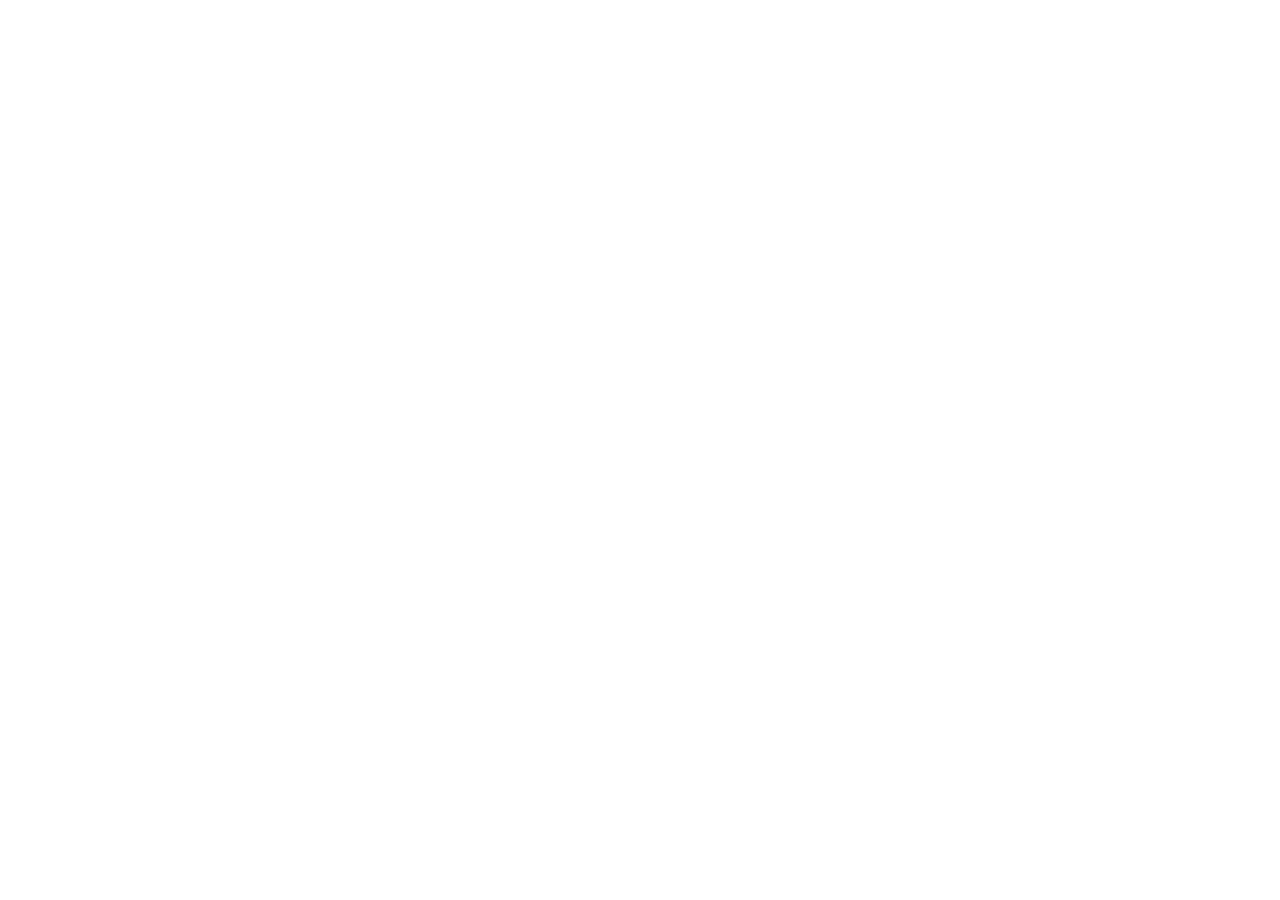
==== index.html @ 124fb6cc "Add files via upload" ====
<!DOCTYPE html>
<html lang="en">
  <head>
    <meta charset="UTF-8" />
    <link rel="icon" type="image/svg+xml" href="./logo.svg" />
    <meta
      name="viewport"
      content="width=device-width, initial-scale=1, shrink-to-fit=no, user-scalable=no, viewport-fit=cover"
    />
    <title>VK Mini App Boilerplate</title>
    <script type="module" crossorigin src="./assets/index-DcHps865.js"></script>
    <link rel="stylesheet" crossorigin href="./assets/index-D94_tR6e.css">
    <script type="module">import.meta.url;import("_").catch(()=>1);(async function*(){})().next();if(location.protocol!="file:"){window.__vite_is_modern_browser=true}</script>
    <script type="module">!function(){if(window.__vite_is_modern_browser)return;console.warn("vite: loading legacy chunks, syntax error above and the same error below should be ignored");var e=document.getElementById("vite-legacy-polyfill"),n=document.createElement("script");n.src=e.src,n.onload=function(){System.import(document.getElementById('vite-legacy-entry').getAttribute('data-src'))},document.body.appendChild(n)}();</script>
  </head>
  <body>
    <div id="root"></div>
    <script nomodule>!function(){var e=document,t=e.createElement("script");if(!("noModule"in t)&&"onbeforeload"in t){var n=!1;e.addEventListener("beforeload",(function(e){if(e.target===t)n=!0;else if(!e.target.hasAttribute("nomodule")||!n)return;e.preventDefault()}),!0),t.type="module",t.src=".",e.head.appendChild(t),t.remove()}}();</script>
    <script nomodule crossorigin id="vite-legacy-polyfill" src="./assets/polyfills-legacy-D4zfMdJs.js"></script>
    <script nomodule crossorigin id="vite-legacy-entry" data-src="./assets/index-legacy-CVzKZpoe.js">System.import(document.getElementById('vite-legacy-entry').getAttribute('data-src'))</script>
  </body>
</html>
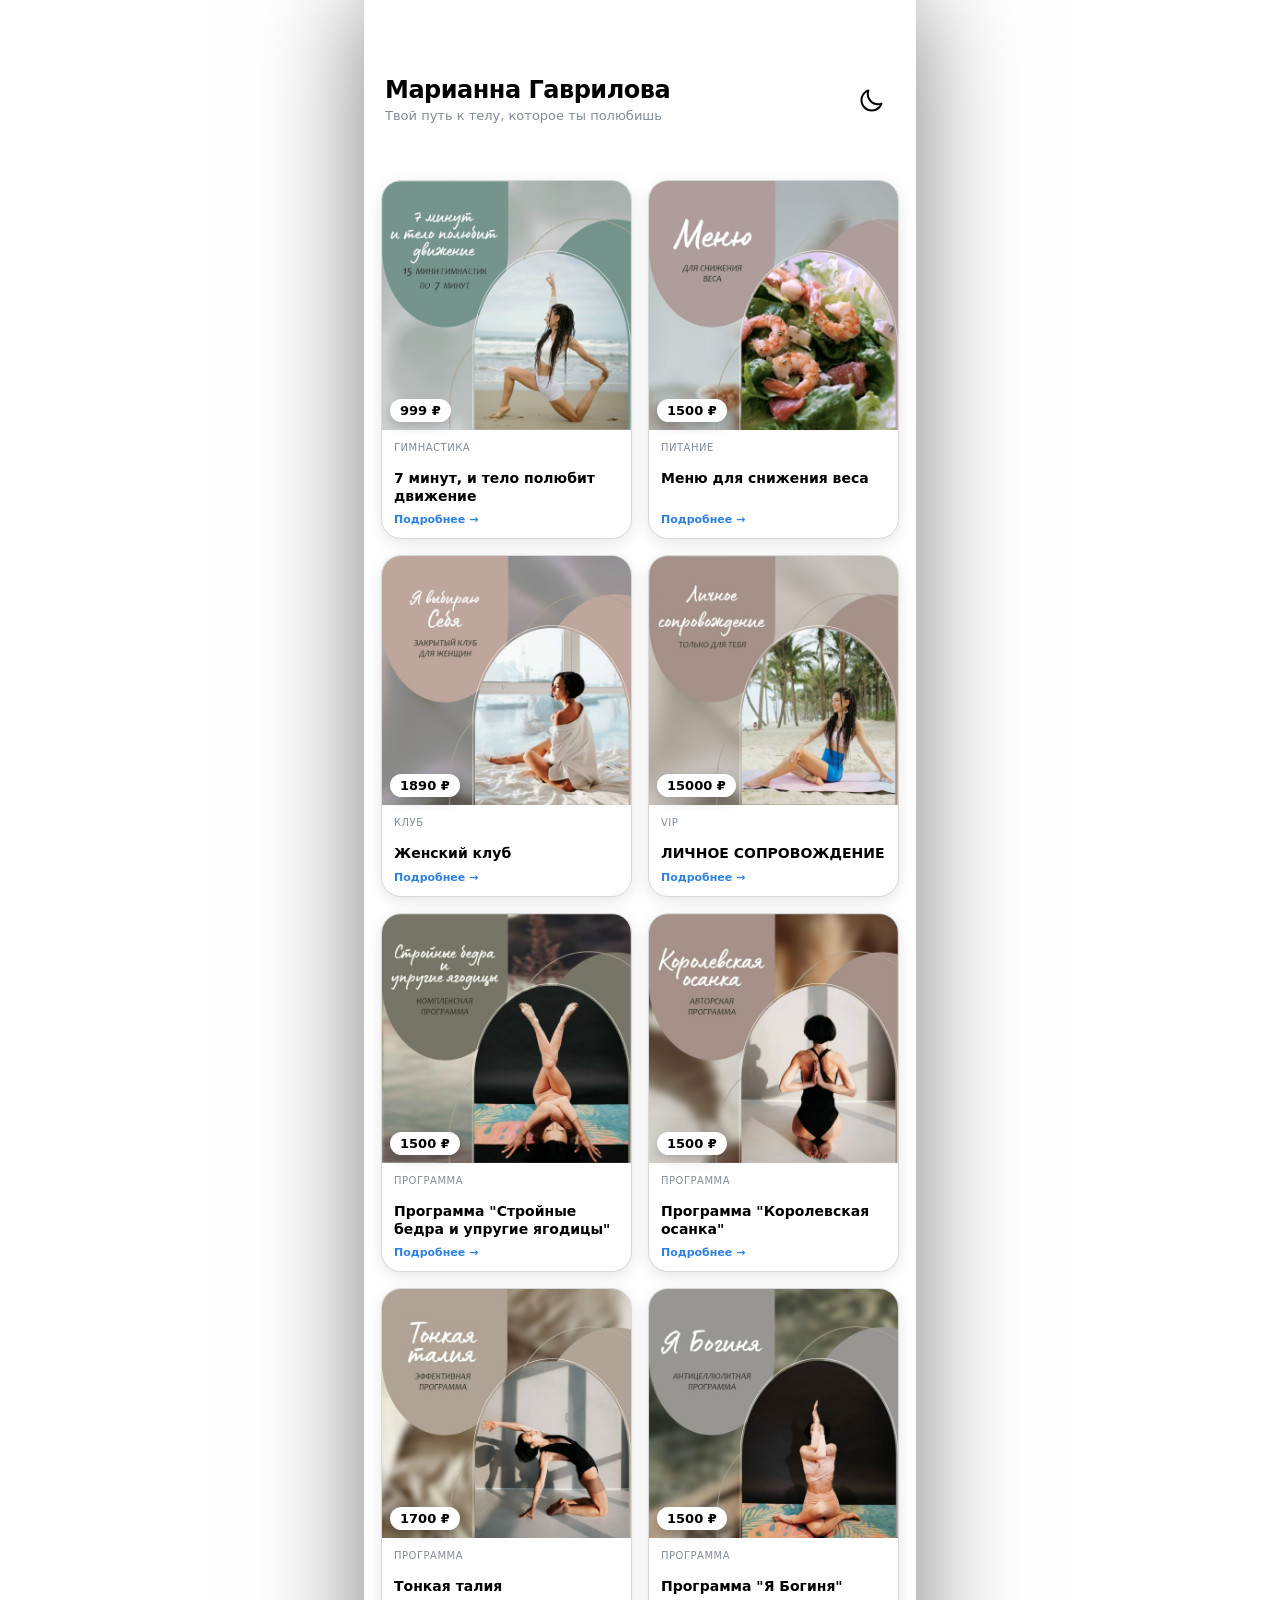
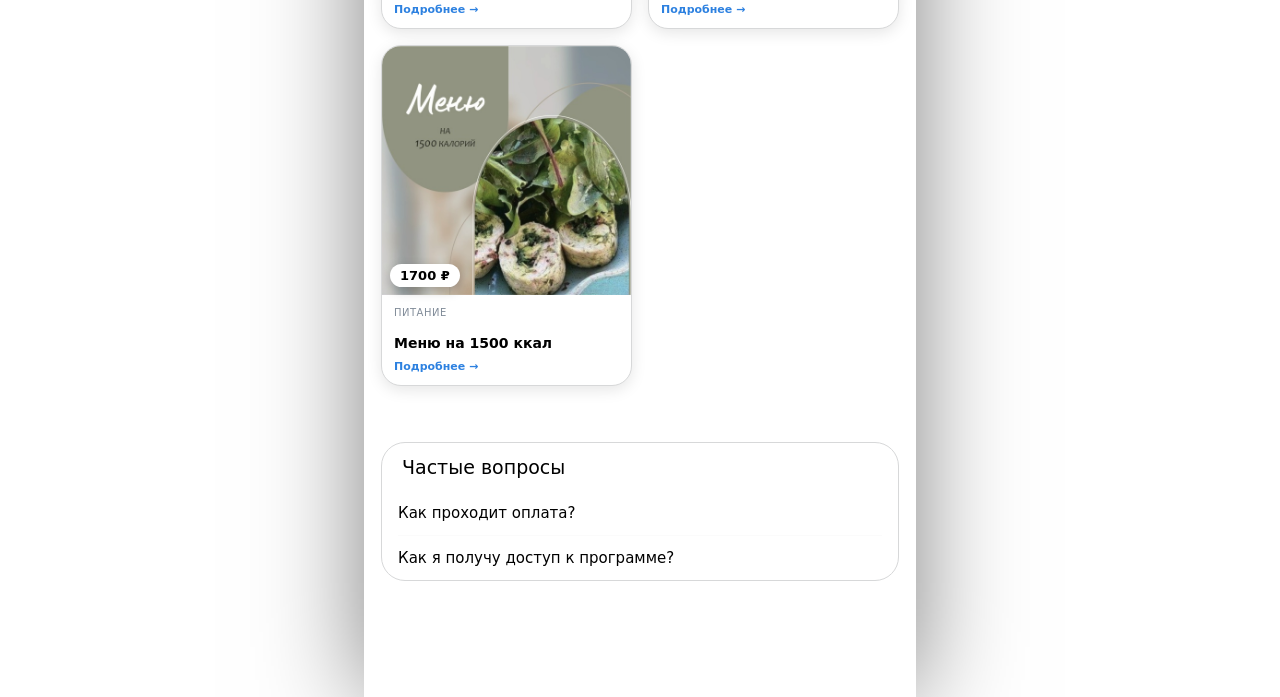
==== commit 9995b593: "Add files via upload" ====
--- a/index.html
+++ b/index.html
@@ -8,7 +8,7 @@
       content="width=device-width, initial-scale=1, shrink-to-fit=no, user-scalable=no, viewport-fit=cover"
     />
     <title>VK Mini App Boilerplate</title>
-    <script type="module" crossorigin src="./assets/index-DcHps865.js"></script>
+    <script type="module" crossorigin src="./assets/index-Dk3XEprT.js"></script>
     <link rel="stylesheet" crossorigin href="./assets/index-D94_tR6e.css">
     <script type="module">import.meta.url;import("_").catch(()=>1);(async function*(){})().next();if(location.protocol!="file:"){window.__vite_is_modern_browser=true}</script>
     <script type="module">!function(){if(window.__vite_is_modern_browser)return;console.warn("vite: loading legacy chunks, syntax error above and the same error below should be ignored");var e=document.getElementById("vite-legacy-polyfill"),n=document.createElement("script");n.src=e.src,n.onload=function(){System.import(document.getElementById('vite-legacy-entry').getAttribute('data-src'))},document.body.appendChild(n)}();</script>
@@ -17,6 +17,6 @@
     <div id="root"></div>
     <script nomodule>!function(){var e=document,t=e.createElement("script");if(!("noModule"in t)&&"onbeforeload"in t){var n=!1;e.addEventListener("beforeload",(function(e){if(e.target===t)n=!0;else if(!e.target.hasAttribute("nomodule")||!n)return;e.preventDefault()}),!0),t.type="module",t.src=".",e.head.appendChild(t),t.remove()}}();</script>
     <script nomodule crossorigin id="vite-legacy-polyfill" src="./assets/polyfills-legacy-D4zfMdJs.js"></script>
-    <script nomodule crossorigin id="vite-legacy-entry" data-src="./assets/index-legacy-CVzKZpoe.js">System.import(document.getElementById('vite-legacy-entry').getAttribute('data-src'))</script>
+    <script nomodule crossorigin id="vite-legacy-entry" data-src="./assets/index-legacy-DCk1fMLw.js">System.import(document.getElementById('vite-legacy-entry').getAttribute('data-src'))</script>
   </body>
 </html>
--- a/assets/index-D94_tR6e.css
+++ b/assets/index-D94_tR6e.css
@@ -0,0 +1 @@
+@import"https://fonts.googleapis.com/css2?family=Outfit:wght@300;400;600;700&display=swap";.vkui--vkBase--light,:root{--vkui--theme_name:"vkBase"}.vkui--vkBase--dark,.vkui--vkBase--light,:root{--vkui--theme_name_base:"vkBase";--vkui--size_base_padding_horizontal--regular:16px;--vkui--size_switch_height--regular:14px;--vkui--size_switch_height--compact:12px;--vkui--size_switch_width--regular:34px;--vkui--size_switch_width--compact:32px;--vkui--size_switch_pin--regular:20px;--vkui--size_switch_pin--compact:18px;--vkui--size_panel_header_height--regular:56px}.vkui--vkBase--dark,.vkui--vkBase--light,.vkui--vkCom--dark,.vkui--vkCom--light,.vkui--vkIOS--dark,.vkui--vkIOS--light,:root{--vkui--gradient_black:transparent 0%,rgba(0,0,0,.02) 15%,rgba(0,0,0,.08) 30%,rgba(0,0,0,.32) 70%,rgba(0,0,0,.38) 85%,rgba(0,0,0,.4) 100%;--vkui--gradient_white:rgba(255,255,255,0) 0%,rgba(255,255,255,.05) 15%,rgba(255,255,255,.2) 30%,rgba(255,255,255,.8) 70%,rgba(255,255,255,.95) 85%,#fff 100%;--vkui--blur_m:16px;--vkui--font_weight_accent1:600;--vkui--font_weight_accent2:500;--vkui--font_weight_accent3:400;--vkui--font_weight_base1:600;--vkui--font_weight_base2:500;--vkui--font_weight_base3:400;--vkui--font_display_title1--font_size--regular:23px;--vkui--font_display_title1--line_height--regular:28px;--vkui--font_display_title1--font_weight--regular:600;--vkui--font_display_title2--font_size--regular:21px;--vkui--font_display_title2--line_height--regular:26px;--vkui--font_display_title2--font_weight--regular:600;--vkui--font_display_title2--font_size--compact:22px;--vkui--font_display_title2--line_height--compact:24px;--vkui--font_display_title2--font_weight--compact:600;--vkui--font_display_title3--font_size--regular:19px;--vkui--font_display_title3--line_height--regular:24px;--vkui--font_display_title3--font_weight--regular:600;--vkui--font_display_title4--font_size--regular:17px;--vkui--font_display_title4--line_height--regular:22px;--vkui--font_display_title4--font_weight--regular:600;--vkui--font_title1--font_size--regular:24px;--vkui--font_title1--line_height--regular:28px;--vkui--font_title1--font_weight--regular:600;--vkui--font_title2--font_size--regular:20px;--vkui--font_title2--line_height--regular:24px;--vkui--font_title2--font_weight--regular:500;--vkui--font_title3--font_size--regular:17px;--vkui--font_title3--line_height--regular:22px;--vkui--font_title3--font_weight--regular:600;--vkui--font_headline1--font_size--regular:16px;--vkui--font_headline1--line_height--regular:20px;--vkui--font_headline1--font_weight--regular:500;--vkui--font_headline2--font_size--regular:15px;--vkui--font_headline2--line_height--regular:20px;--vkui--font_headline2--font_weight--regular:500;--vkui--font_headline2--font_size--compact:14px;--vkui--font_headline2--line_height--compact:20px;--vkui--font_text--font_size--regular:16px;--vkui--font_text--line_height--regular:20px;--vkui--font_text--font_weight--regular:400;--vkui--font_paragraph--font_size--regular:15px;--vkui--font_paragraph--line_height--regular:20px;--vkui--font_paragraph--font_weight--regular:400;--vkui--font_subhead--font_size--regular:14px;--vkui--font_subhead--line_height--regular:18px;--vkui--font_subhead--font_weight--regular:400;--vkui--font_footnote--font_size--regular:13px;--vkui--font_footnote--line_height--regular:16px;--vkui--font_footnote--font_weight--regular:400;--vkui--font_footnote_caps--font_size--regular:13px;--vkui--font_footnote_caps--line_height--regular:16px;--vkui--font_footnote_caps--font_weight--regular:600;--vkui--font_footnote_caps--text_transform--regular:uppercase;--vkui--font_caption1--font_size--regular:12px;--vkui--font_caption1--line_height--regular:14px;--vkui--font_caption1--font_weight--regular:400;--vkui--font_caption1_caps--font_size--regular:12px;--vkui--font_caption1_caps--line_height--regular:14px;--vkui--font_caption1_caps--font_weight--regular:600;--vkui--font_caption1_caps--text_transform--regular:uppercase;--vkui--font_caption2--font_size--regular:11px;--vkui--font_caption2--line_height--regular:14px;--vkui--font_caption2--font_weight--regular:400;--vkui--font_caption2_caps--font_size--regular:11px;--vkui--font_caption2_caps--line_height--regular:14px;--vkui--font_caption2_caps--font_weight--regular:600;--vkui--font_caption2_caps--text_transform--regular:uppercase;--vkui--font_caption3--font_size--regular:9px;--vkui--font_caption3--line_height--regular:12px;--vkui--font_caption3--font_weight--regular:400;--vkui--font_caption3_caps--font_size--regular:9px;--vkui--font_caption3_caps--line_height--regular:12px;--vkui--font_caption3_caps--font_weight--regular:600;--vkui--font_caption3_caps--text_transform--regular:uppercase;--vkui--size_select_icon_padding--regular:6px;--vkui--size_select_icon_padding--compact:7px;--vkui--size_popup_base_padding--regular:32px;--vkui--size_popup_base_padding--compact:20px;--vkui--size_popup_header_padding--regular:24px;--vkui--size_popup_header_padding--compact:16px;--vkui--size_label_horizontal_margin--regular:16px;--vkui--size_border_radius_rounded--regular:48px;--vkui--size_check_border_radius--regular:4px;--vkui--size_border_radius_paper--regular:12px;--vkui--size_border_radius_promo--regular:20px;--vkui--size_cell_height--regular:48px;--vkui--size_cell_height--compact:44px;--vkui--size_field_height--regular:44px;--vkui--size_field_height--compact:36px;--vkui--size_search_height--regular:36px;--vkui--size_search_height--compact:32px;--vkui--size_button_extra_small_height--regular:24px;--vkui--size_button_extra_small_height--compact:22px;--vkui--size_button_small_height--regular:30px;--vkui--size_button_small_height--compact:28px;--vkui--size_button_medium_height--regular:36px;--vkui--size_button_medium_height--compact:32px;--vkui--size_button_large_height--regular:44px;--vkui--size_button_large_height--compact:36px;--vkui--size_checkbox--regular:16px;--vkui--size_arrow--regular:8px;--vkui--size_arrow_promo--regular:40px;--vkui--size_popup_medium--regular:680px;--vkui--size_popup_large--regular:880px;--vkui--size_field_horizontal_padding--regular:12px;--vkui--size_button_padding_horizontal--regular:12px;--vkui--size_arrow_padding--regular:12px;--vkui--size_tooltip_margin--regular:8px;--vkui--size_icon_u_i--regular:16px;--vkui--size_avatar_x_s--regular:24px;--vkui--size_avatar_s--regular:32px;--vkui--size_avatar_m--regular:48px;--vkui--size_avatar_l--regular:96px;--vkui--size_avatar_x_l--regular:128px;--vkui--size_badge_x_s--regular:12px;--vkui--size_badge_s--regular:16px;--vkui--size_badge_m--regular:24px;--vkui--size_badge_l--regular:44px;--vkui--size_badge_x_l--regular:56px;--vkui--size_cardgrid_padding--regular:8px;--vkui--size_cardgrid_padding_vertical--regular:8px;--vkui--size_base_padding_vertical--regular:12px;--vkui--size_button_group_gap_space--regular:1px;--vkui--size_button_group_gap_small--regular:8px;--vkui--size_button_group_gap_medium--regular:12px;--vkui--size_option_hierarchy--regular:32px;--vkui--size_button_base_small_padding_horizontal--regular:16px;--vkui--size_button_base_medium_padding_horizontal--regular:16px;--vkui--size_button_base_large_padding_horizontal--regular:20px;--vkui--size_button_base_small_padding_horizontal_icon--regular:12px;--vkui--size_button_base_medium_padding_horizontal_icon--regular:12px;--vkui--size_button_base_large_padding_horizontal_icon--regular:16px;--vkui--size_button_tertiary_small_padding_horizontal--regular:12px;--vkui--size_button_tertiary_medium_padding_horizontal--regular:12px;--vkui--size_button_tertiary_large_padding_horizontal--regular:16px;--vkui--size_button_tertiary_small_padding_horizontal_icon--regular:8px;--vkui--size_button_tertiary_medium_padding_horizontal_icon--regular:8px;--vkui--size_button_tertiary_large_padding_horizontal_icon--regular:12px;--vkui--size_button_minimum_width--regular:80px;--vkui--size_split_col_padding_horizontal--regular:16px;--vkui--size_subnavigation_bar_gap--regular:8px;--vkui--size_subnavigation_bar_padding_vertical--regular:12px;--vkui--size_border1x--regular:1px;--vkui--size_border2x--regular:.5px;--vkui--size_border3x--regular:.33px;--vkui--spacing_size_3xs:2px;--vkui--spacing_size_2xs:2px;--vkui--spacing_size_xs:4px;--vkui--spacing_size_s:6px;--vkui--spacing_size_m:8px;--vkui--spacing_size_l:10px;--vkui--spacing_size_xl:12px;--vkui--spacing_size_2xl:16px;--vkui--spacing_size_3xl:20px;--vkui--spacing_size_4xl:24px;--vkui--animation_duration_l:.4s;--vkui--animation_duration_m:.2s;--vkui--animation_duration_s:.1s;--vkui--animation_easing_default:cubic-bezier(.3,.3,.5,1);--vkui--opacity_disable:.4;--vkui--opacity_disable_accessibility:.64;--vkui--opacity_active:.72;--vkui--z_index_modal:99;--vkui--z_index_popout:100;--vkui--font_headline--font_size--regular:16px;--vkui--font_headline--line_height--regular:20px;--vkui--font_headline--font_weight--regular:500;--vkui--color_background_accent_tint:#5a9eff;--vkui--color_background_contrast_secondary_alpha--hover:rgba(255,255,255,.24);--vkui--color_background_contrast_secondary_alpha--active:rgba(255,255,255,.28);--vkui--color_text_primary_invariably:#000;--vkui--color_text_link_tint:#71aaeb;--vkui--color_text_link_visited:#4986cc;--vkui--color_icon_contrast_secondary:#f2f3f5;--vkui--color_accent_orange_fire:#f05c44;--vkui--color_accent_secondary:#3f8ae0;--vkui--color_overlay_primary:rgba(0,0,0,.4);--vkui--color_overlay_primary--hover:rgba(0,0,0,.44);--vkui--color_overlay_primary--active:rgba(0,0,0,.48);--vkui--color_avatar_overlay:rgba(0,0,0,.6);--vkui--color_avatar_overlay--hover:rgba(0,0,0,.64);--vkui--color_avatar_overlay--active:rgba(0,0,0,.68);--vkui--color_avatar_overlay_inverse_alpha:rgba(255,255,255,.85);--vkui--color_avatar_overlay_inverse_alpha--hover:rgba(255,255,255,.89);--vkui--color_avatar_overlay_inverse_alpha--active:rgba(255,255,255,.93);--vkui--color_transparent:transparent}.vkui--vkBase--light,.vkui--vkCom--light,.vkui--vkIOS--light,:root{--vkui--gradient_tint:rgba(250,250,250,0) 0%,rgba(250,250,250,.05) 15%,rgba(250,250,250,.2) 30%,rgba(250,250,250,.8) 70%,rgba(250,250,250,.95) 85%,#f9f9f9 100%;--vkui--gradient:rgba(255,255,255,0) 0%,rgba(255,255,255,.05) 15%,rgba(255,255,255,.2) 30%,rgba(255,255,255,.8) 70%,rgba(255,255,255,.95) 85%,#fff 100%;--vkui--elevation1:0px 0px 2px rgba(0,0,0,.03),0px 2px 2px rgba(0,0,0,.06);--vkui--elevation1_invert_y:0px 0px 2px rgba(0,0,0,.03),0px -2px 2px rgba(0,0,0,.06);--vkui--elevation2:0px 4px 8px rgba(0,0,0,.04),0px 0px 4px rgba(0,0,0,.06);--vkui--elevation3:0px 0px 2px rgba(0,0,0,.08),0px 4px 16px rgba(0,0,0,.08);--vkui--elevation4:0px 0px 8px rgba(0,0,0,.12),0px 16px 16px rgba(0,0,0,.16);--vkui--colors_scheme:light;--vkui--color_background_accent_tint--hover:#5698f7;--vkui--color_background_accent_tint--active:#5393ef;--vkui--color_background_accent_alternative--hover:#2483e4;--vkui--color_background_accent_alternative--active:#237edd;--vkui--color_background_content--hover:#f5f5f7;--vkui--color_background_content--active:#ebecef;--vkui--color_background_content_alpha:rgba(255,255,255,.8);--vkui--color_background_content_alpha--hover:rgba(255,255,255,.84);--vkui--color_background_content_alpha--active:rgba(255,255,255,.88);--vkui--color_background_content_inverse:#19191a;--vkui--color_background_content_inverse--hover:#18191b;--vkui--color_background_content_inverse--active:#17181d;--vkui--color_background_tertiary_alpha:rgba(0,0,0,.03);--vkui--color_background_tertiary_alpha--hover:rgba(0,0,0,.07);--vkui--color_background_tertiary_alpha--active:rgba(0,0,0,.11);--vkui--color_background_contrast--hover:#f5f5f7;--vkui--color_background_contrast--active:#ebecef;--vkui--color_background_contrast_secondary_alpha:rgba(255,255,255,.2);--vkui--color_background_contrast_themed:#fff;--vkui--color_background_contrast_themed--hover:#f5f5f7;--vkui--color_background_contrast_themed--active:#ebecef;--vkui--color_background_modal:#fff;--vkui--color_background_modal--hover:#f5f5f7;--vkui--color_background_modal--active:#ebecef;--vkui--color_background_positive--hover:#48ac4a;--vkui--color_background_positive--active:#45a64a;--vkui--color_background_positive_tint:#e8f9e8;--vkui--color_background_positive_tint--hover:#dff0e1;--vkui--color_background_positive_tint--active:#d5e6da;--vkui--color_background_warning:#fff2d6;--vkui--color_background_warning--hover:#f5e9d0;--vkui--color_background_warning--active:#ebe0ca;--vkui--color_background_negative--hover:#dd4446;--vkui--color_background_negative--active:#d44245;--vkui--color_background_info_tint:#deeeff;--vkui--color_background_info_tint--hover:#d5e5f7;--vkui--color_background_info_tint--active:#ccdcef;--vkui--color_header_background--hover:#f5f5f7;--vkui--color_header_background--active:#ebecef;--vkui--color_text_primary:#000;--vkui--color_text_primary--hover:#000102;--vkui--color_text_primary--active:#000105;--vkui--color_text_primary_alpha:rgba(37,41,46,.84);--vkui--color_text_primary_alpha--hover:rgba(37,41,46,.88);--vkui--color_text_primary_alpha--active:rgba(37,41,46,.92);--vkui--color_text_primary_invariably--hover:#000102;--vkui--color_text_primary_invariably--active:#000105;--vkui--color_text_secondary--hover:#7c8795;--vkui--color_text_secondary--active:#778292;--vkui--color_text_secondary_alpha:rgba(37,41,46,.55);--vkui--color_text_secondary_alpha--hover:rgba(37,41,46,.59);--vkui--color_text_secondary_alpha--active:rgba(37,41,46,.63);--vkui--color_text_tertiary--hover:#939ca9;--vkui--color_text_tertiary--active:#8d96a4;--vkui--color_text_contrast--hover:#f5f5f7;--vkui--color_text_contrast--active:#ebecef;--vkui--color_text_contrast_themed--hover:#f5f5f7;--vkui--color_text_contrast_themed--active:#ebecef;--vkui--color_text_positive--hover:#48ac4a;--vkui--color_text_positive--active:#45a64a;--vkui--color_text_negative--hover:#dd4446;--vkui--color_text_negative--active:#d44245;--vkui--color_text_link_tint--hover:#6ca4e4;--vkui--color_text_link_tint--active:#689edd;--vkui--color_text_link_visited--hover:#4681c6;--vkui--color_text_link_visited--active:#437dc1;--vkui--color_link_contrast--hover:#f5f5f7;--vkui--color_link_contrast--active:#ebecef;--vkui--color_icon_primary:#2c2d2e;--vkui--color_icon_primary--hover:#2a2c2f;--vkui--color_icon_primary--active:#282b2f;--vkui--color_icon_primary_invariably--hover:#2a2c2f;--vkui--color_icon_primary_invariably--active:#282b2f;--vkui--color_icon_medium_alpha:rgba(0,0,0,.48);--vkui--color_icon_medium_alpha--hover:rgba(0,0,0,.52);--vkui--color_icon_medium_alpha--active:rgba(0,0,0,.56);--vkui--color_icon_secondary--hover:#939ca9;--vkui--color_icon_secondary--active:#8d96a4;--vkui--color_icon_secondary_alpha:rgba(0,0,0,.36);--vkui--color_icon_secondary_alpha--hover:rgba(0,0,0,.4);--vkui--color_icon_secondary_alpha--active:rgba(0,0,0,.44);--vkui--color_icon_tertiary_alpha:rgba(0,0,0,.24);--vkui--color_icon_tertiary_alpha--hover:rgba(0,0,0,.28);--vkui--color_icon_tertiary_alpha--active:rgba(0,0,0,.32);--vkui--color_icon_contrast--hover:#f5f5f7;--vkui--color_icon_contrast--active:#ebecef;--vkui--color_icon_contrast_themed--hover:#f5f5f7;--vkui--color_icon_contrast_themed--active:#ebecef;--vkui--color_icon_contrast_secondary--hover:#e8eaee;--vkui--color_icon_contrast_secondary--active:#dfe1e6;--vkui--color_icon_positive--hover:#48ac4a;--vkui--color_icon_positive--active:#45a64a;--vkui--color_icon_warning:#f8a01c;--vkui--color_icon_warning--hover:#ee9a1d;--vkui--color_icon_warning--active:#e4941f;--vkui--color_icon_negative--hover:#dd4446;--vkui--color_icon_negative--active:#d44245;--vkui--color_separator_primary2x--hover:#c3c4c7;--vkui--color_separator_primary2x--active:#bbbdc1;--vkui--color_separator_primary3x--hover:#b6b8bc;--vkui--color_separator_primary3x--active:#afb1b6;--vkui--color_separator_primary_alpha:rgba(0,0,0,.12);--vkui--color_separator_primary_alpha--hover:rgba(0,0,0,.16);--vkui--color_separator_primary_alpha--active:rgba(0,0,0,.2);--vkui--color_stroke_positive--hover:#48ac4a;--vkui--color_stroke_positive--active:#45a64a;--vkui--color_stroke_negative--hover:#dd4446;--vkui--color_stroke_negative--active:#d44245;--vkui--color_stroke_contrast:#fff;--vkui--color_stroke_contrast--hover:#f5f5f7;--vkui--color_stroke_contrast--active:#ebecef;--vkui--color_stroke_primary:#2c2d2e;--vkui--color_stroke_primary--hover:#2a2c2f;--vkui--color_stroke_primary--active:#282b2f;--vkui--color_image_border_alpha:rgba(0,0,0,.08);--vkui--color_image_border_alpha--hover:rgba(0,0,0,.12);--vkui--color_image_border_alpha--active:rgba(0,0,0,.16);--vkui--color_field_border_alpha:rgba(0,0,0,.12);--vkui--color_field_border_alpha--hover:rgba(0,0,0,.24);--vkui--color_field_border_alpha--active:rgba(0,0,0,.36);--vkui--color_accent_red--hover:#f53247;--vkui--color_accent_red--active:#eb3046;--vkui--color_accent_orange_fire--hover:#e65944;--vkui--color_accent_orange_fire--active:#dd5643;--vkui--color_accent_orange--hover:#f59a02;--vkui--color_accent_orange--active:#eb9405;--vkui--color_accent_orange_peach:#f9b54f;--vkui--color_accent_orange_peach--hover:#efae4e;--vkui--color_accent_orange_peach--active:#e5a84e;--vkui--color_accent_green--hover:#48ac4a;--vkui--color_accent_green--active:#45a64a;--vkui--color_accent_purple--hover:#6e59df;--vkui--color_accent_purple--active:#6a56d8;--vkui--color_accent_violet--hover:#742dbb;--vkui--color_accent_violet--active:#6f2cb6;--vkui--color_accent_raspberry_pink:#e03fab;--vkui--color_accent_raspberry_pink--hover:#d73da7;--vkui--color_accent_raspberry_pink--active:#ce3ba2;--vkui--color_accent_secondary--hover:#3c85d9;--vkui--color_accent_secondary--active:#3a80d3;--vkui--color_action_sheet_text:#3f8ae0;--vkui--color_action_sheet_text--hover:#3c85d9;--vkui--color_action_sheet_text--active:#3a80d3;--vkui--color_image_placeholder:#f2f3f5;--vkui--color_image_placeholder--hover:#e8eaee;--vkui--color_image_placeholder--active:#dfe1e6;--vkui--color_image_placeholder_alpha:rgba(0,28,61,.08);--vkui--color_image_placeholder_alpha--hover:rgba(0,28,61,.12);--vkui--color_image_placeholder_alpha--active:rgba(0,28,61,.16);--vkui--color_write_bar_input_border_alpha:rgba(0,0,0,.08);--vkui--color_write_bar_input_border_alpha--hover:rgba(0,0,0,.12);--vkui--color_write_bar_input_border_alpha--active:rgba(0,0,0,.16);--vkui--color_segmented_control:#fff;--vkui--color_segmented_control--hover:#f5f5f7;--vkui--color_segmented_control--active:#ebecef;--vkui--color_tabbar_text_inactive:#99a2ad;--vkui--color_tabbar_text_inactive--hover:#939ca9;--vkui--color_tabbar_text_inactive--active:#8d96a4;--vkui--color_transparent--hover:rgba(0,16,61,.04);--vkui--color_transparent--active:rgba(0,16,61,.08)}.vkui--vkBase--dark,.vkui--vkBase--light,.vkui--vkIOS--dark,.vkui--vkIOS--light,:root{--vkui--font_family_fallbacks:-apple-system,system-ui,"Helvetica Neue",Roboto,sans-serif;--vkui--font_family_accent:-apple-system,system-ui,"Helvetica Neue",Roboto,sans-serif;--vkui--font_family_base:-apple-system,system-ui,"Helvetica Neue",Roboto,sans-serif;--vkui--font_display_title1--font_family--regular:-apple-system,system-ui,"Helvetica Neue",Roboto,sans-serif;--vkui--font_display_title2--font_family--regular:-apple-system,system-ui,"Helvetica Neue",Roboto,sans-serif;--vkui--font_display_title2--font_family--compact:-apple-system,system-ui,"Helvetica Neue",Roboto,sans-serif;--vkui--font_display_title3--font_family--regular:-apple-system,system-ui,"Helvetica Neue",Roboto,sans-serif;--vkui--font_display_title4--font_family--regular:-apple-system,system-ui,"Helvetica Neue",Roboto,sans-serif;--vkui--font_title1--font_family--regular:-apple-system,system-ui,"Helvetica Neue",Roboto,sans-serif;--vkui--font_title2--font_family--regular:-apple-system,system-ui,"Helvetica Neue",Roboto,sans-serif;--vkui--font_title3--font_family--regular:-apple-system,system-ui,"Helvetica Neue",Roboto,sans-serif;--vkui--font_headline1--font_family--regular:-apple-system,system-ui,"Helvetica Neue",Roboto,sans-serif;--vkui--font_headline1--font_size--compact:15px;--vkui--font_headline1--line_height--compact:20px;--vkui--font_headline2--font_family--regular:-apple-system,system-ui,"Helvetica Neue",Roboto,sans-serif;--vkui--font_text--font_family--regular:-apple-system,system-ui,"Helvetica Neue",Roboto,sans-serif;--vkui--font_text--font_size--compact:15px;--vkui--font_text--line_height--compact:20px;--vkui--font_paragraph--font_family--regular:-apple-system,system-ui,"Helvetica Neue",Roboto,sans-serif;--vkui--font_subhead--font_family--regular:-apple-system,system-ui,"Helvetica Neue",Roboto,sans-serif;--vkui--font_subhead--font_size--compact:13px;--vkui--font_subhead--line_height--compact:16px;--vkui--font_footnote--font_family--regular:-apple-system,system-ui,"Helvetica Neue",Roboto,sans-serif;--vkui--font_footnote_caps--font_family--regular:-apple-system,system-ui,"Helvetica Neue",Roboto,sans-serif;--vkui--font_caption1--font_family--regular:-apple-system,system-ui,"Helvetica Neue",Roboto,sans-serif;--vkui--font_caption1_caps--font_family--regular:-apple-system,system-ui,"Helvetica Neue",Roboto,sans-serif;--vkui--font_caption2--font_family--regular:-apple-system,system-ui,"Helvetica Neue",Roboto,sans-serif;--vkui--font_caption2_caps--font_family--regular:-apple-system,system-ui,"Helvetica Neue",Roboto,sans-serif;--vkui--font_caption3--font_family--regular:-apple-system,system-ui,"Helvetica Neue",Roboto,sans-serif;--vkui--font_caption3_caps--font_family--regular:-apple-system,system-ui,"Helvetica Neue",Roboto,sans-serif;--vkui--size_popup_small--regular:430px;--vkui--size_form_item_padding_vertical--regular:12px;--vkui--font_headline--font_family--regular:-apple-system,system-ui,"Helvetica Neue",Roboto,sans-serif;--vkui--font_headline--font_size--compact:15px;--vkui--font_headline--line_height--compact:20px;--vkui--color_background_contrast_inverse:#2c2d2e;--vkui--color_background_positive:#4bb34b;--vkui--color_text_positive:#4bb34b;--vkui--color_icon_primary_invariably:#2c2d2e;--vkui--color_icon_positive:#4bb34b;--vkui--color_stroke_positive:#4bb34b;--vkui--color_accent_gray:#a3adb8;--vkui--color_accent_red:#ff3347;--vkui--color_accent_orange:#ffa000;--vkui--color_accent_lime:#aff70d;--vkui--color_accent_green:#4bb34b;--vkui--color_accent_cyan:#13ffd0;--vkui--color_accent_azure:#07f;--vkui--color_accent_pink:#f45fff;--vkui--color_overlay_secondary:rgba(0,0,0,.27);--vkui--color_overlay_secondary--hover:rgba(0,0,0,.31);--vkui--color_overlay_secondary--active:rgba(0,0,0,.35)}.vkui--vkBase--dark,.vkui--vkBase--light,.vkui--vkCom--dark,.vkui--vkCom--light,:root{--vkui--size_border_radius--regular:8px;--vkui--size_card_border_radius--regular:8px;--vkui--size_panel_header_height--compact:48px;--vkui--animation_easing_platform:cubic-bezier(.4,0,.2,1)}.vkui--vkBase--light,.vkui--vkIOS--light,:root{--vkui--color_background_accent:#2688eb;--vkui--color_background_accent--hover:#2483e4;--vkui--color_background_accent--active:#237edd;--vkui--color_background_accent_themed:#2688eb;--vkui--color_background_accent_themed--hover:#2483e4;--vkui--color_background_accent_themed--active:#237edd;--vkui--color_background_accent_themed_alpha:rgba(38,136,235,.2);--vkui--color_background_accent_themed_alpha--hover:rgba(38,136,235,.24);--vkui--color_background_accent_themed_alpha--active:rgba(38,136,235,.28);--vkui--color_background:#ebedf0;--vkui--color_background--hover:#e2e4e9;--vkui--color_background--active:#d8dbe2;--vkui--color_background_content:#fff;--vkui--color_background_secondary:#f5f5f5;--vkui--color_background_secondary--hover:#ebecee;--vkui--color_background_secondary--active:#e1e3e6;--vkui--color_background_secondary_alpha:rgba(0,0,0,.04);--vkui--color_background_secondary_alpha--hover:rgba(0,0,0,.08);--vkui--color_background_secondary_alpha--active:rgba(0,0,0,.12);--vkui--color_background_tertiary:#f9f9f9;--vkui--color_background_tertiary--hover:#eff0f1;--vkui--color_background_tertiary--active:#e5e6ea;--vkui--color_background_contrast:#fff;--vkui--color_background_contrast_inverse--hover:#2a2c2f;--vkui--color_background_contrast_inverse--active:#282b2f;--vkui--color_background_modal_inverse:#1c1d1e;--vkui--color_background_modal_inverse--hover:#1b1c1f;--vkui--color_background_modal_inverse--active:#1a1c20;--vkui--color_background_negative:#e64646;--vkui--color_background_negative_tint:#ffe9e9;--vkui--color_background_negative_tint--hover:#f5e0e2;--vkui--color_background_negative_tint--active:#ebd8db;--vkui--color_field_background:#f2f3f5;--vkui--color_field_background--hover:#e8eaee;--vkui--color_field_background--active:#dfe1e6;--vkui--color_header_background:#fff;--vkui--color_text_accent:#2688eb;--vkui--color_text_accent--hover:#2483e4;--vkui--color_text_accent--active:#237edd;--vkui--color_text_accent_themed:#2688eb;--vkui--color_text_accent_themed--hover:#2483e4;--vkui--color_text_accent_themed--active:#237edd;--vkui--color_text_secondary:#818c99;--vkui--color_text_subhead:#6d7885;--vkui--color_text_subhead--hover:#697482;--vkui--color_text_subhead--active:#64707f;--vkui--color_text_tertiary:#99a2ad;--vkui--color_text_contrast:#fff;--vkui--color_text_contrast_themed:#fff;--vkui--color_text_negative:#e64646;--vkui--color_text_link:#2d81e0;--vkui--color_text_link--hover:#2b7cd9;--vkui--color_text_link--active:#2978d3;--vkui--color_text_link_themed:#2d81e0;--vkui--color_text_link_themed--hover:#2b7cd9;--vkui--color_text_link_themed--active:#2978d3;--vkui--color_text_muted:#2c2d2e;--vkui--color_text_muted--hover:#2a2c2f;--vkui--color_text_muted--active:#282b2f;--vkui--color_link_contrast:#fff;--vkui--color_icon_accent:#2688eb;--vkui--color_icon_accent--hover:#2483e4;--vkui--color_icon_accent--active:#237edd;--vkui--color_icon_accent_themed:#2688eb;--vkui--color_icon_accent_themed--hover:#2483e4;--vkui--color_icon_accent_themed--active:#237edd;--vkui--color_icon_medium:#818c99;--vkui--color_icon_medium--hover:#7c8795;--vkui--color_icon_medium--active:#778292;--vkui--color_icon_secondary:#99a2ad;--vkui--color_icon_tertiary:#b8c1cc;--vkui--color_icon_tertiary--hover:#b1bac6;--vkui--color_icon_tertiary--active:#a9b3c1;--vkui--color_icon_contrast:#fff;--vkui--color_icon_contrast_themed:#fff;--vkui--color_icon_negative:#e64646;--vkui--color_stroke_accent:#2688eb;--vkui--color_stroke_accent--hover:#2483e4;--vkui--color_stroke_accent--active:#237edd;--vkui--color_stroke_accent_themed:#2688eb;--vkui--color_stroke_accent_themed--hover:#2483e4;--vkui--color_stroke_accent_themed--active:#237edd;--vkui--color_separator_primary:#d7d8d9;--vkui--color_separator_primary--hover:#ced0d3;--vkui--color_separator_primary--active:#c6c8cd;--vkui--color_separator_primary2x:#cbcccd;--vkui--color_separator_primary3x:#bebfc1;--vkui--color_separator_secondary:#e1e3e6;--vkui--color_separator_secondary--hover:#d8dbdf;--vkui--color_separator_secondary--active:#cfd2d8;--vkui--color_stroke_negative:#e64646;--vkui--color_accent_blue:#2688eb;--vkui--color_accent_blue--hover:#2483e4;--vkui--color_accent_blue--active:#237edd;--vkui--color_accent_gray--hover:#9ca7b3;--vkui--color_accent_gray--active:#96a0ae;--vkui--color_accent_lime--hover:#a8ee0f;--vkui--color_accent_lime--active:#a1e511;--vkui--color_accent_cyan--hover:#12f5ca;--vkui--color_accent_cyan--active:#11ecc4;--vkui--color_accent_azure--hover:#0073f7;--vkui--color_accent_azure--active:#006fef;--vkui--color_accent_purple:#735ce6;--vkui--color_accent_violet:#792ec0;--vkui--color_accent_pink--hover:#ea5cf7;--vkui--color_accent_pink--active:#e059ef;--vkui--color_skeleton_from:#f5f5f5;--vkui--color_skeleton_from--hover:#ebecee;--vkui--color_skeleton_from--active:#e1e3e6;--vkui--color_skeleton_to:#e1e3e6;--vkui--color_skeleton_to--hover:#d8dbdf;--vkui--color_skeleton_to--active:#cfd2d8;--vkui--color_button_text:#2688eb;--vkui--color_button_text--hover:#2483e4;--vkui--color_button_text--active:#237edd;--vkui--color_button_icon:#2688eb;--vkui--color_button_icon--hover:#2483e4;--vkui--color_button_icon--active:#237edd;--vkui--color_button_stroke:#2688eb;--vkui--color_button_stroke--hover:#2483e4;--vkui--color_button_stroke--active:#237edd;--vkui--color_write_bar_icon:#3f8ae0;--vkui--color_write_bar_icon--hover:#3c85d9;--vkui--color_write_bar_icon--active:#3a80d3;--vkui--color_write_bar_input_background:#f2f3f5;--vkui--color_write_bar_input_background--hover:#e8eaee;--vkui--color_write_bar_input_background--active:#dfe1e6;--vkui--color_write_bar_input_border:#e1e3e6;--vkui--color_write_bar_input_border--hover:#d8dbdf;--vkui--color_write_bar_input_border--active:#cfd2d8;--vkui--color_track_background:#e1e3e6;--vkui--color_track_background--hover:#d8dbdf;--vkui--color_track_background--active:#cfd2d8;--vkui--color_track_buffer:#a0bfe4;--vkui--color_track_buffer--hover:#9ab8dd;--vkui--color_track_buffer--active:#93b1d7;--vkui--color_search_field_background:#ebedf0;--vkui--color_search_field_background--hover:#e2e4e9;--vkui--color_search_field_background--active:#d8dbe2;--vkui--color_panel_header_icon:#2688eb;--vkui--color_panel_header_icon--hover:#2483e4;--vkui--color_panel_header_icon--active:#237edd}.vkui--vkBase--light,.vkui--vkCom--dark,.vkui--vkCom--light,.vkui--vkIOS--light,:root{--vkui--color_background_accent_alternative:#2688eb}.vkui--vkBase--dark{--vkui--theme_name:"vkBaseDark"}.vkui--vkBase--dark,.vkui--vkIOS--dark{--vkui--gradient_tint:rgba(32,32,33,0) 0%,rgba(32,32,33,.05) 15%,rgba(32,32,33,.2) 30%,rgba(32,32,33,.8) 70%,rgba(32,32,33,.95) 85%,#202021 100%;--vkui--gradient:rgba(25,25,26,0) 0%,rgba(25,25,26,.05) 15%,rgba(25,25,26,.2) 30%,rgba(25,25,26,.8) 70%,rgba(25,25,26,.95) 85%,#19191a 100%;--vkui--color_background_accent:#529ef4;--vkui--color_background_accent--hover:#59a2f4;--vkui--color_background_accent--active:#60a6f5;--vkui--color_background_accent_themed:#fff;--vkui--color_background_accent_themed--hover:#ebedf0;--vkui--color_background_accent_themed--active:#d7d8db;--vkui--color_background_accent_alternative:#529ef4;--vkui--color_background_accent_alternative--hover:#59a2f4;--vkui--color_background_accent_alternative--active:#60a6f5;--vkui--color_background:#0a0a0a;--vkui--color_background--hover:#141414;--vkui--color_background--active:#1e1e1e;--vkui--color_background_content:#19191a;--vkui--color_background_content--hover:#222223;--vkui--color_background_content--active:#2b2b2c;--vkui--color_background_secondary:#232324;--vkui--color_background_secondary--hover:#2c2c2d;--vkui--color_background_secondary--active:#353536;--vkui--color_background_secondary_alpha:rgba(255,255,255,.1);--vkui--color_background_secondary_alpha--hover:rgba(255,255,255,.14);--vkui--color_background_secondary_alpha--active:rgba(255,255,255,.18);--vkui--color_background_tertiary:#202021;--vkui--color_background_tertiary--hover:#29292a;--vkui--color_background_tertiary--active:#323233;--vkui--color_background_contrast_inverse--hover:#343536;--vkui--color_background_contrast_inverse--active:#3d3e3f;--vkui--color_background_contrast_themed:#2c2d2e;--vkui--color_background_contrast_themed--hover:#343536;--vkui--color_background_contrast_themed--active:#3d3e3f;--vkui--color_background_modal:#1c1d1e;--vkui--color_background_modal--hover:#252627;--vkui--color_background_modal--active:#2e2f30;--vkui--color_background_positive_tint:#2e3e2b;--vkui--color_background_positive_tint--hover:#364633;--vkui--color_background_positive_tint--active:#3f4d3c;--vkui--color_background_negative:#ff5c5c;--vkui--color_field_background:#232324;--vkui--color_field_background--hover:#2c2c2d;--vkui--color_field_background--active:#353536;--vkui--color_header_background:#19191a;--vkui--color_header_background--hover:#222223;--vkui--color_header_background--active:#2b2b2c;--vkui--color_text_accent:#529ef4;--vkui--color_text_accent--hover:#59a2f4;--vkui--color_text_accent--active:#60a6f5;--vkui--color_text_accent_themed:#fff;--vkui--color_text_accent_themed--hover:#ebedf0;--vkui--color_text_accent_themed--active:#d7d8db;--vkui--color_text_primary:#e1e3e6;--vkui--color_text_secondary:#76787a;--vkui--color_text_secondary--hover:#7b7d7f;--vkui--color_text_secondary--active:#818385;--vkui--color_text_subhead:#969a9f;--vkui--color_text_subhead--hover:#9a9ea3;--vkui--color_text_subhead--active:#9ea2a7;--vkui--color_text_tertiary:#5d5f61;--vkui--color_text_tertiary--hover:#636567;--vkui--color_text_tertiary--active:#6a6c6e;--vkui--color_text_contrast_themed:#000;--vkui--color_text_contrast_themed--hover:#0a0a0a;--vkui--color_text_contrast_themed--active:#141414;--vkui--color_text_negative:#ff5c5c;--vkui--color_text_link:#529ef4;--vkui--color_text_link--hover:#59a2f4;--vkui--color_text_link--active:#60a6f5;--vkui--color_text_link_themed:#fff;--vkui--color_text_link_themed--hover:#ebedf0;--vkui--color_text_link_themed--active:#d7d8db;--vkui--color_text_muted:#e1e3e6;--vkui--color_text_muted--hover:#e2e4e7;--vkui--color_text_muted--active:#e3e5e8;--vkui--color_icon_accent:#529ef4;--vkui--color_icon_accent--hover:#59a2f4;--vkui--color_icon_accent--active:#60a6f5;--vkui--color_icon_accent_themed:#fff;--vkui--color_icon_accent_themed--hover:#ebedf0;--vkui--color_icon_accent_themed--active:#d7d8db;--vkui--color_icon_medium:#b0b1b6;--vkui--color_icon_medium--hover:#b3b4b9;--vkui--color_icon_medium--active:#b6b7bc;--vkui--color_icon_medium_alpha:rgba(241,247,255,.66);--vkui--color_icon_medium_alpha--hover:rgba(241,247,255,.7);--vkui--color_icon_medium_alpha--active:rgba(241,247,255,.74);--vkui--color_icon_secondary:#76787a;--vkui--color_icon_secondary--hover:#7b7d7f;--vkui--color_icon_secondary--active:#818385;--vkui--color_icon_secondary_alpha:rgba(241,247,255,.43);--vkui--color_icon_secondary_alpha--hover:rgba(241,247,255,.47);--vkui--color_icon_secondary_alpha--active:rgba(241,247,255,.51);--vkui--color_icon_tertiary:#5d5f61;--vkui--color_icon_tertiary--hover:#636567;--vkui--color_icon_tertiary--active:#6a6c6e;--vkui--color_icon_tertiary_alpha:rgba(255,255,255,.3);--vkui--color_icon_tertiary_alpha--hover:rgba(255,255,255,.34);--vkui--color_icon_tertiary_alpha--active:rgba(255,255,255,.38);--vkui--color_icon_contrast--hover:#ebedf0;--vkui--color_icon_contrast--active:#d7d8db;--vkui--color_icon_contrast_themed:#000;--vkui--color_icon_contrast_themed--hover:#0a0a0a;--vkui--color_icon_contrast_themed--active:#141414;--vkui--color_icon_negative:#ff5c5c;--vkui--color_stroke_accent:#529ef4;--vkui--color_stroke_accent--hover:#59a2f4;--vkui--color_stroke_accent--active:#60a6f5;--vkui--color_stroke_accent_themed:#fff;--vkui--color_stroke_accent_themed--hover:#ebedf0;--vkui--color_stroke_accent_themed--active:#d7d8db;--vkui--color_separator_secondary:#141415;--vkui--color_separator_secondary--hover:#1d1d1e;--vkui--color_separator_secondary--active:#272728;--vkui--color_stroke_negative:#ff5c5c;--vkui--color_accent_blue:#71aaeb;--vkui--color_accent_blue--hover:#77adec;--vkui--color_accent_blue--active:#7cb1ed;--vkui--color_accent_gray--hover:#a7b0bb;--vkui--color_accent_gray--active:#aab4be;--vkui--color_accent_lime--hover:#b2f717;--vkui--color_accent_lime--active:#b5f820;--vkui--color_accent_cyan--hover:#1cffd2;--vkui--color_accent_cyan--active:#26ffd4;--vkui--color_accent_azure--hover:#0a7cff;--vkui--color_accent_azure--active:#1482ff;--vkui--color_accent_purple:#9985ff;--vkui--color_accent_purple--hover:#9d8aff;--vkui--color_accent_purple--active:#a18fff;--vkui--color_accent_violet:#a94fff;--vkui--color_accent_pink--hover:#f465ff;--vkui--color_accent_pink--active:#f56cff;--vkui--color_skeleton_from:#232324;--vkui--color_skeleton_from--hover:#2c2c2d;--vkui--color_skeleton_from--active:#353536;--vkui--color_skeleton_to:#2c2d2e;--vkui--color_skeleton_to--hover:#343536;--vkui--color_skeleton_to--active:#3d3e3f;--vkui--color_button_text:#fff;--vkui--color_button_text--hover:#ebedf0;--vkui--color_button_text--active:#d7d8db;--vkui--color_button_icon:#fff;--vkui--color_button_icon--hover:#ebedf0;--vkui--color_button_icon--active:#d7d8db;--vkui--color_button_stroke:#fff;--vkui--color_button_stroke--hover:#ebedf0;--vkui--color_button_stroke--active:#d7d8db;--vkui--color_write_bar_icon:#76787a;--vkui--color_write_bar_icon--hover:#7b7d7f;--vkui--color_write_bar_icon--active:#818385;--vkui--color_write_bar_input_background:#2c2d2e;--vkui--color_write_bar_input_background--hover:#343536;--vkui--color_write_bar_input_background--active:#3d3e3f;--vkui--color_write_bar_input_border:#2c2d2e;--vkui--color_write_bar_input_border--hover:#343536;--vkui--color_write_bar_input_border--active:#3d3e3f;--vkui--color_track_background:#454647;--vkui--color_track_background--hover:#4c4d4e;--vkui--color_track_background--active:#545556;--vkui--color_track_buffer:#405772;--vkui--color_track_buffer--hover:#485e78;--vkui--color_track_buffer--active:#4f647d;--vkui--color_search_field_background:#363738;--vkui--color_search_field_background--hover:#3e3f40;--vkui--color_search_field_background--active:#464748;--vkui--color_panel_header_icon:#71aaeb}.vkui--vkBase--dark,.vkui--vkCom--dark,.vkui--vkIOS--dark{--vkui--elevation1:0px 0px 2px 0px rgba(0,0,0,.1),0px 2px 2px 0px rgba(0,0,0,.2);--vkui--elevation1_invert_y:0px 0px 2px 0px rgba(0,0,0,.1),0px -2px 2px 0px rgba(0,0,0,.2);--vkui--elevation2:0px 4px 8px 0px rgba(0,0,0,.15),0px 0px 4px 0px rgba(0,0,0,.2);--vkui--elevation3:0px 0px 2px 0px rgba(0,0,0,.3),0px 4px 16px 0px rgba(0,0,0,.3);--vkui--elevation4:0px 0px 8px 0px rgba(0,0,0,.1),0px 16px 16px 0px rgba(0,0,0,.2);--vkui--colors_scheme:dark;--vkui--color_background_accent_themed_alpha:rgba(255,255,255,.2);--vkui--color_background_accent_themed_alpha--hover:rgba(255,255,255,.24);--vkui--color_background_accent_themed_alpha--active:rgba(255,255,255,.28);--vkui--color_background_accent_tint--hover:#61a2ff;--vkui--color_background_accent_tint--active:#67a6ff;--vkui--color_background_content_alpha:rgba(25,25,26,.8);--vkui--color_background_content_alpha--hover:rgba(25,25,26,.84);--vkui--color_background_content_alpha--active:rgba(25,25,26,.88);--vkui--color_background_content_inverse:#fff;--vkui--color_background_content_inverse--hover:#ebedf0;--vkui--color_background_content_inverse--active:#d7d8db;--vkui--color_background_tertiary_alpha:rgba(255,255,255,.03);--vkui--color_background_tertiary_alpha--hover:rgba(255,255,255,.07);--vkui--color_background_tertiary_alpha--active:rgba(255,255,255,.11);--vkui--color_background_contrast--hover:#ebedf0;--vkui--color_background_contrast--active:#d7d8db;--vkui--color_background_contrast_secondary_alpha:rgba(255,255,255,.2);--vkui--color_background_modal_inverse:#fff;--vkui--color_background_modal_inverse--hover:#ebedf0;--vkui--color_background_modal_inverse--active:#d7d8db;--vkui--color_background_positive--hover:#52b652;--vkui--color_background_positive--active:#59b959;--vkui--color_background_warning:#473315;--vkui--color_background_warning--hover:#4e3b1e;--vkui--color_background_warning--active:#564328;--vkui--color_background_negative--hover:#ff6363;--vkui--color_background_negative--active:#ff6969;--vkui--color_background_negative_tint:#522e2e;--vkui--color_background_negative_tint--hover:#593636;--vkui--color_background_negative_tint--active:#603f3f;--vkui--color_background_info_tint:#1c3954;--vkui--color_background_info_tint--hover:#25415b;--vkui--color_background_info_tint--active:#2e4962;--vkui--color_text_primary--hover:#e2e4e7;--vkui--color_text_primary--active:#e3e5e8;--vkui--color_text_primary_alpha:rgba(249,252,255,.72);--vkui--color_text_primary_alpha--hover:rgba(249,252,255,.76);--vkui--color_text_primary_alpha--active:rgba(249,252,255,.8);--vkui--color_text_primary_invariably--hover:#0a0a0a;--vkui--color_text_primary_invariably--active:#141414;--vkui--color_text_secondary_alpha:rgba(247,251,255,.42);--vkui--color_text_secondary_alpha--hover:rgba(247,251,255,.46);--vkui--color_text_secondary_alpha--active:rgba(247,251,255,.5);--vkui--color_text_contrast--hover:#ebedf0;--vkui--color_text_contrast--active:#d7d8db;--vkui--color_text_positive--hover:#52b652;--vkui--color_text_positive--active:#59b959;--vkui--color_text_negative--hover:#ff6363;--vkui--color_text_negative--active:#ff6969;--vkui--color_text_link_tint--hover:#77adec;--vkui--color_text_link_tint--active:#7cb1ed;--vkui--color_text_link_visited--hover:#508bce;--vkui--color_text_link_visited--active:#5890d0;--vkui--color_link_contrast--hover:#ebedf0;--vkui--color_link_contrast--active:#d7d8db;--vkui--color_icon_primary:#e1e3e6;--vkui--color_icon_primary--hover:#e2e4e7;--vkui--color_icon_primary--active:#e3e5e8;--vkui--color_icon_primary_invariably--hover:#343536;--vkui--color_icon_primary_invariably--active:#3d3e3f;--vkui--color_icon_contrast_secondary--hover:#f3f3f5;--vkui--color_icon_contrast_secondary--active:#f3f4f6;--vkui--color_icon_positive--hover:#52b652;--vkui--color_icon_positive--active:#59b959;--vkui--color_icon_warning:#edb055;--vkui--color_icon_warning--hover:#eeb35c;--vkui--color_icon_warning--active:#eeb663;--vkui--color_icon_negative--hover:#ff6363;--vkui--color_icon_negative--active:#ff6969;--vkui--color_separator_primary:#363738;--vkui--color_separator_primary--hover:#3e3f40;--vkui--color_separator_primary--active:#464748;--vkui--color_separator_primary2x:#444546;--vkui--color_separator_primary2x--hover:#4b4c4d;--vkui--color_separator_primary2x--active:#535455;--vkui--color_separator_primary3x:#505253;--vkui--color_separator_primary3x--hover:#57595a;--vkui--color_separator_primary3x--active:#5e6061;--vkui--color_separator_primary_alpha:rgba(255,255,255,.12);--vkui--color_separator_primary_alpha--hover:rgba(255,255,255,.16);--vkui--color_separator_primary_alpha--active:rgba(255,255,255,.2);--vkui--color_stroke_positive--hover:#52b652;--vkui--color_stroke_positive--active:#59b959;--vkui--color_stroke_negative--hover:#ff6363;--vkui--color_stroke_negative--active:#ff6969;--vkui--color_stroke_contrast:#fff;--vkui--color_stroke_contrast--hover:#ebedf0;--vkui--color_stroke_contrast--active:#d7d8db;--vkui--color_stroke_primary:#e1e3e6;--vkui--color_stroke_primary--hover:#e2e4e7;--vkui--color_stroke_primary--active:#e3e5e8;--vkui--color_image_border_alpha:rgba(255,255,255,.08);--vkui--color_image_border_alpha--hover:rgba(255,255,255,.12);--vkui--color_image_border_alpha--active:rgba(255,255,255,.16);--vkui--color_field_border_alpha:rgba(255,255,255,.12);--vkui--color_field_border_alpha--hover:rgba(255,255,255,.16);--vkui--color_field_border_alpha--active:rgba(255,255,255,.2);--vkui--color_accent_red--hover:#ff3b4e;--vkui--color_accent_red--active:#ff4356;--vkui--color_accent_orange_fire--hover:#f1634b;--vkui--color_accent_orange_fire--active:#f16953;--vkui--color_accent_orange--hover:#ffa40a;--vkui--color_accent_orange--active:#ffa814;--vkui--color_accent_orange_peach:#ffc062;--vkui--color_accent_orange_peach--hover:#ffc368;--vkui--color_accent_orange_peach--active:#ffc56f;--vkui--color_accent_green--hover:#52b652;--vkui--color_accent_green--active:#59b959;--vkui--color_accent_violet--hover:#ac56ff;--vkui--color_accent_violet--active:#b05dff;--vkui--color_accent_raspberry_pink:#f060c0;--vkui--color_accent_raspberry_pink--hover:#f166c3;--vkui--color_accent_raspberry_pink--active:#f16dc5;--vkui--color_accent_secondary--hover:#478fe1;--vkui--color_accent_secondary--active:#4e93e2;--vkui--color_action_sheet_text:#71aaeb;--vkui--color_action_sheet_text--hover:#77adec;--vkui--color_action_sheet_text--active:#7cb1ed;--vkui--color_image_placeholder:#2a2b2c;--vkui--color_image_placeholder--hover:#333334;--vkui--color_image_placeholder--active:#3b3c3d;--vkui--color_image_placeholder_alpha:rgba(241,247,255,.08);--vkui--color_image_placeholder_alpha--hover:rgba(241,247,255,.12);--vkui--color_image_placeholder_alpha--active:rgba(241,247,255,.16);--vkui--color_write_bar_input_border_alpha:rgba(255,255,255,.8);--vkui--color_write_bar_input_border_alpha--hover:rgba(255,255,255,.84);--vkui--color_write_bar_input_border_alpha--active:rgba(255,255,255,.88);--vkui--color_panel_header_icon--hover:#77adec;--vkui--color_panel_header_icon--active:#7cb1ed;--vkui--color_segmented_control:#626364;--vkui--color_segmented_control--hover:#68696a;--vkui--color_segmented_control--active:#6f6f70;--vkui--color_tabbar_text_inactive:#76787a;--vkui--color_tabbar_text_inactive--hover:#7b7d7f;--vkui--color_tabbar_text_inactive--active:#818385;--vkui--color_transparent--hover:rgba(255,255,255,.04);--vkui--color_transparent--active:rgba(255,255,255,.08)}.vkui--vkBase--dark,.vkui--vkCom--light,.vkui--vkIOS--light{--vkui--theme_inherits_from:"vkBase"}.vkui--vkBase--dark,.vkui--vkCom--dark,.vkui--vkCom--light,.vkui--vkIOS--dark{--vkui--color_background_contrast:#fff;--vkui--color_text_contrast:#fff;--vkui--color_link_contrast:#fff}.vkui--vkBase--dark,.vkui--vkCom--light,.vkui--vkIOS--dark{--vkui--color_icon_contrast:#fff}.vkui--vkIOS--light{--vkui--theme_name:"vkIOS"}.vkui--vkIOS--dark,.vkui--vkIOS--light{--vkui--theme_name_base:"vkIOS";--vkui--size_border_radius--regular:10px;--vkui--size_card_border_radius--regular:10px;--vkui--size_switch_height--regular:31px;--vkui--size_switch_height--compact:27px;--vkui--size_switch_width--regular:51px;--vkui--size_switch_width--compact:47px;--vkui--size_switch_pin--regular:27px;--vkui--size_switch_pin--compact:23px;--vkui--size_panel_header_height--compact:52px;--vkui--size_panel_header_height--regular:52px;--vkui--animation_easing_platform:cubic-bezier(.36,.66,.04,1)}.vkui--vkCom--dark,.vkui--vkCom--light,.vkui--vkIOS--dark,.vkui--vkIOS--light{--vkui--size_base_padding_horizontal--regular:12px}.vkui--vkIOS--dark{--vkui--theme_name:"vkIOSDark"}.vkui--vkCom--dark,.vkui--vkIOS--dark{--vkui--theme_inherits_from:"vkBaseDark"}.vkui--vkCom--light{--vkui--theme_name:"vkCom";--vkui--color_background_accent:#447bba;--vkui--color_background_accent--hover:#4177b5;--vkui--color_background_accent--active:#3f72b0;--vkui--color_background_accent_themed:#447bba;--vkui--color_background_accent_themed--hover:#4177b5;--vkui--color_background_accent_themed--active:#3f72b0;--vkui--color_background_accent_themed_alpha:rgba(68,123,186,.12);--vkui--color_background_accent_themed_alpha--hover:rgba(68,123,186,.16);--vkui--color_background_accent_themed_alpha--active:rgba(68,123,186,.2);--vkui--color_background:#edeef0;--vkui--color_background--hover:#e4e5e9;--vkui--color_background--active:#dadce2;--vkui--color_background_content:#fff;--vkui--color_background_secondary:#f0f2f5;--vkui--color_background_secondary--hover:#e6e9ee;--vkui--color_background_secondary--active:#dde0e6;--vkui--color_background_secondary_alpha:rgba(39,63,92,.07);--vkui--color_background_secondary_alpha--hover:rgba(39,63,92,.11);--vkui--color_background_secondary_alpha--active:rgba(39,63,92,.15);--vkui--color_background_tertiary:#fafbfc;--vkui--color_background_tertiary--hover:#f0f2f4;--vkui--color_background_tertiary--active:#e6e8ed;--vkui--color_background_contrast_inverse--hover:#313233;--vkui--color_background_contrast_inverse--active:#2f3034;--vkui--color_background_modal_inverse:#2d2d2e;--vkui--color_background_modal_inverse--hover:#2b2c2f;--vkui--color_background_modal_inverse--active:#292b2f;--vkui--color_background_negative:#e64646;--vkui--color_background_negative_tint:#faebeb;--vkui--color_background_negative_tint--hover:#f0e2e4;--vkui--color_background_negative_tint--active:#e6d9dd;--vkui--color_field_background:#f7f8fa;--vkui--color_field_background--hover:#edeff2;--vkui--color_field_background--active:#e3e5eb;--vkui--color_header_background:#fff;--vkui--color_text_accent:#447bba;--vkui--color_text_accent--hover:#4177b5;--vkui--color_text_accent--active:#3f72b0;--vkui--color_text_accent_themed:#3770b1;--vkui--color_text_accent_themed--hover:#356cac;--vkui--color_text_accent_themed--active:#3368a8;--vkui--color_text_secondary:#818c99;--vkui--color_text_subhead:#626d7a;--vkui--color_text_subhead--hover:#5e6978;--vkui--color_text_subhead--active:#5a6675;--vkui--color_text_tertiary:#99a2ad;--vkui--color_text_contrast_themed:#fff;--vkui--color_text_negative:#e64646;--vkui--color_text_link:#2a5885;--vkui--color_text_link--hover:#285582;--vkui--color_text_link--active:#27527f;--vkui--color_text_link_themed:#2a5885;--vkui--color_text_link_themed--hover:#285582;--vkui--color_text_link_themed--active:#27527f;--vkui--color_text_muted:#333;--vkui--color_text_muted--hover:#313233;--vkui--color_text_muted--active:#2f3034;--vkui--color_icon_accent:#447bba;--vkui--color_icon_accent--hover:#4177b5;--vkui--color_icon_accent--active:#3f72b0;--vkui--color_icon_accent_themed:#3770b1;--vkui--color_icon_accent_themed--hover:#356cac;--vkui--color_icon_accent_themed--active:#3368a8;--vkui--color_icon_medium:#6f7985;--vkui--color_icon_medium--hover:#6b7582;--vkui--color_icon_medium--active:#66717f;--vkui--color_icon_secondary:#99a2ad;--vkui--color_icon_tertiary:#aeb7c2;--vkui--color_icon_tertiary--hover:#a7b0bd;--vkui--color_icon_tertiary--active:#a0aab7;--vkui--color_icon_contrast_themed:#fff;--vkui--color_icon_negative:#e64646;--vkui--color_stroke_accent:#447bba;--vkui--color_stroke_accent--hover:#4177b5;--vkui--color_stroke_accent--active:#3f72b0;--vkui--color_stroke_accent_themed:#3770b1;--vkui--color_stroke_accent_themed--hover:#356cac;--vkui--color_stroke_accent_themed--active:#3368a8;--vkui--color_separator_primary:#dce1e6;--vkui--color_separator_primary--hover:#d3d9df;--vkui--color_separator_primary--active:#cad0d8;--vkui--color_separator_primary2x:#cbcccd;--vkui--color_separator_primary3x:#bebfc1;--vkui--color_separator_secondary:#e7e8ec;--vkui--color_separator_secondary--hover:#dedfe5;--vkui--color_separator_secondary--active:#d5d7de;--vkui--color_stroke_negative:#e64646;--vkui--color_accent_blue:#5181b8;--vkui--color_accent_blue--hover:#4e7cb3;--vkui--color_accent_blue--active:#4b78ae;--vkui--color_accent_gray--hover:#a7b0bd;--vkui--color_accent_gray--active:#a0aab7;--vkui--color_accent_lime:#bff74f;--vkui--color_accent_lime--hover:#b7ee4e;--vkui--color_accent_lime--active:#b0e54e;--vkui--color_accent_cyan:#7cf4dc;--vkui--color_accent_cyan--hover:#77ebd6;--vkui--color_accent_cyan--active:#72e2cf;--vkui--color_accent_azure:#3f8ae0;--vkui--color_accent_azure--hover:#3c85d9;--vkui--color_accent_azure--active:#3a80d3;--vkui--color_accent_purple:#735ce6;--vkui--color_accent_violet:#792ec0;--vkui--color_accent_pink:#f685ff;--vkui--color_accent_pink--hover:#ec80f7;--vkui--color_accent_pink--active:#e27cef;--vkui--color_overlay_secondary:rgba(44,45,46,.5);--vkui--color_overlay_secondary--hover:rgba(44,45,46,.54);--vkui--color_overlay_secondary--active:rgba(44,45,46,.58);--vkui--color_skeleton_from:#f0f2f5;--vkui--color_skeleton_from--hover:#e6e9ee;--vkui--color_skeleton_from--active:#dde0e6;--vkui--color_skeleton_to:#e7e8ec;--vkui--color_skeleton_to--hover:#dedfe5;--vkui--color_skeleton_to--active:#d5d7de;--vkui--color_button_text:#346297;--vkui--color_button_text--hover:#325f93;--vkui--color_button_text--active:#305b90;--vkui--color_button_icon:#346297;--vkui--color_button_icon--hover:#325f93;--vkui--color_button_icon--active:#305b90;--vkui--color_button_stroke:#346297;--vkui--color_button_stroke--hover:#325f93;--vkui--color_button_stroke--active:#305b90;--vkui--color_write_bar_icon:#818c99;--vkui--color_write_bar_icon--hover:#7c8795;--vkui--color_write_bar_icon--active:#778292;--vkui--color_write_bar_input_background:#fff;--vkui--color_write_bar_input_background--hover:#f5f5f7;--vkui--color_write_bar_input_background--active:#ebecef;--vkui--color_write_bar_input_border:#d3d9de;--vkui--color_write_bar_input_border--hover:#cbd1d8;--vkui--color_write_bar_input_border--active:#c2c9d1;--vkui--color_track_background:#d3d9de;--vkui--color_track_background--hover:#cbd1d8;--vkui--color_track_background--active:#c2c9d1;--vkui--color_track_buffer:#447bba;--vkui--color_track_buffer--hover:#4177b5;--vkui--color_track_buffer--active:#3f72b0;--vkui--color_search_field_background:#edeef0;--vkui--color_search_field_background--hover:#e4e5e9;--vkui--color_search_field_background--active:#dadce2;--vkui--color_panel_header_icon:#447bba;--vkui--color_panel_header_icon--hover:#4177b5;--vkui--color_panel_header_icon--active:#3f72b0}.vkui--vkCom--dark,.vkui--vkCom--light{--vkui--theme_name_base:"vkCom";--vkui--font_family_fallbacks:-apple-system,BlinkMacSystemFont,"Roboto","Helvetica Neue",Geneva,"Noto Sans Armenian","Noto Sans Bengali","Noto Sans Cherokee","Noto Sans Devanagari","Noto Sans Ethiopic","Noto Sans Georgian","Noto Sans Hebrew","Noto Sans Kannada","Noto Sans Khmer","Noto Sans Lao","Noto Sans Osmanya","Noto Sans Tamil","Noto Sans Telugu","Noto Sans Thai",arial,Tahoma,verdana,sans-serif;--vkui--font_family_accent:"VK Sans Display","VK Sans Display Faux",-apple-system,BlinkMacSystemFont,"Roboto","Helvetica Neue",Geneva,"Noto Sans Armenian","Noto Sans Bengali","Noto Sans Cherokee","Noto Sans Devanagari","Noto Sans Ethiopic","Noto Sans Georgian","Noto Sans Hebrew","Noto Sans Kannada","Noto Sans Khmer","Noto Sans Lao","Noto Sans Osmanya","Noto Sans Tamil","Noto Sans Telugu","Noto Sans Thai",arial,Tahoma,verdana,sans-serif;--vkui--font_family_base:-apple-system,BlinkMacSystemFont,"Roboto","Helvetica Neue",Geneva,"Noto Sans Armenian","Noto Sans Bengali","Noto Sans Cherokee","Noto Sans Devanagari","Noto Sans Ethiopic","Noto Sans Georgian","Noto Sans Hebrew","Noto Sans Kannada","Noto Sans Khmer","Noto Sans Lao","Noto Sans Osmanya","Noto Sans Tamil","Noto Sans Telugu","Noto Sans Thai",arial,Tahoma,verdana,sans-serif;--vkui--font_display_title1--font_family--regular:"VK Sans Display","VK Sans Display Faux",-apple-system,BlinkMacSystemFont,"Roboto","Helvetica Neue",Geneva,"Noto Sans Armenian","Noto Sans Bengali","Noto Sans Cherokee","Noto Sans Devanagari","Noto Sans Ethiopic","Noto Sans Georgian","Noto Sans Hebrew","Noto Sans Kannada","Noto Sans Khmer","Noto Sans Lao","Noto Sans Osmanya","Noto Sans Tamil","Noto Sans Telugu","Noto Sans Thai",arial,Tahoma,verdana,sans-serif;--vkui--font_display_title2--font_family--regular:"VK Sans Display","VK Sans Display Faux",-apple-system,BlinkMacSystemFont,"Roboto","Helvetica Neue",Geneva,"Noto Sans Armenian","Noto Sans Bengali","Noto Sans Cherokee","Noto Sans Devanagari","Noto Sans Ethiopic","Noto Sans Georgian","Noto Sans Hebrew","Noto Sans Kannada","Noto Sans Khmer","Noto Sans Lao","Noto Sans Osmanya","Noto Sans Tamil","Noto Sans Telugu","Noto Sans Thai",arial,Tahoma,verdana,sans-serif;--vkui--font_display_title2--font_family--compact:"VK Sans Display","VK Sans Display Faux",-apple-system,BlinkMacSystemFont,"Roboto","Helvetica Neue",Geneva,"Noto Sans Armenian","Noto Sans Bengali","Noto Sans Cherokee","Noto Sans Devanagari","Noto Sans Ethiopic","Noto Sans Georgian","Noto Sans Hebrew","Noto Sans Kannada","Noto Sans Khmer","Noto Sans Lao","Noto Sans Osmanya","Noto Sans Tamil","Noto Sans Telugu","Noto Sans Thai",arial,Tahoma,verdana,sans-serif;--vkui--font_display_title3--font_family--regular:"VK Sans Display","VK Sans Display Faux",-apple-system,BlinkMacSystemFont,"Roboto","Helvetica Neue",Geneva,"Noto Sans Armenian","Noto Sans Bengali","Noto Sans Cherokee","Noto Sans Devanagari","Noto Sans Ethiopic","Noto Sans Georgian","Noto Sans Hebrew","Noto Sans Kannada","Noto Sans Khmer","Noto Sans Lao","Noto Sans Osmanya","Noto Sans Tamil","Noto Sans Telugu","Noto Sans Thai",arial,Tahoma,verdana,sans-serif;--vkui--font_display_title4--font_family--regular:"VK Sans Display","VK Sans Display Faux",-apple-system,BlinkMacSystemFont,"Roboto","Helvetica Neue",Geneva,"Noto Sans Armenian","Noto Sans Bengali","Noto Sans Cherokee","Noto Sans Devanagari","Noto Sans Ethiopic","Noto Sans Georgian","Noto Sans Hebrew","Noto Sans Kannada","Noto Sans Khmer","Noto Sans Lao","Noto Sans Osmanya","Noto Sans Tamil","Noto Sans Telugu","Noto Sans Thai",arial,Tahoma,verdana,sans-serif;--vkui--font_title1--font_family--regular:-apple-system,BlinkMacSystemFont,"Roboto","Helvetica Neue",Geneva,"Noto Sans Armenian","Noto Sans Bengali","Noto Sans Cherokee","Noto Sans Devanagari","Noto Sans Ethiopic","Noto Sans Georgian","Noto Sans Hebrew","Noto Sans Kannada","Noto Sans Khmer","Noto Sans Lao","Noto Sans Osmanya","Noto Sans Tamil","Noto Sans Telugu","Noto Sans Thai",arial,Tahoma,verdana,sans-serif;--vkui--font_title2--font_family--regular:-apple-system,BlinkMacSystemFont,"Roboto","Helvetica Neue",Geneva,"Noto Sans Armenian","Noto Sans Bengali","Noto Sans Cherokee","Noto Sans Devanagari","Noto Sans Ethiopic","Noto Sans Georgian","Noto Sans Hebrew","Noto Sans Kannada","Noto Sans Khmer","Noto Sans Lao","Noto Sans Osmanya","Noto Sans Tamil","Noto Sans Telugu","Noto Sans Thai",arial,Tahoma,verdana,sans-serif;--vkui--font_title3--font_family--regular:-apple-system,BlinkMacSystemFont,"Roboto","Helvetica Neue",Geneva,"Noto Sans Armenian","Noto Sans Bengali","Noto Sans Cherokee","Noto Sans Devanagari","Noto Sans Ethiopic","Noto Sans Georgian","Noto Sans Hebrew","Noto Sans Kannada","Noto Sans Khmer","Noto Sans Lao","Noto Sans Osmanya","Noto Sans Tamil","Noto Sans Telugu","Noto Sans Thai",arial,Tahoma,verdana,sans-serif;--vkui--font_headline1--font_family--regular:-apple-system,BlinkMacSystemFont,"Roboto","Helvetica Neue",Geneva,"Noto Sans Armenian","Noto Sans Bengali","Noto Sans Cherokee","Noto Sans Devanagari","Noto Sans Ethiopic","Noto Sans Georgian","Noto Sans Hebrew","Noto Sans Kannada","Noto Sans Khmer","Noto Sans Lao","Noto Sans Osmanya","Noto Sans Tamil","Noto Sans Telugu","Noto Sans Thai",arial,Tahoma,verdana,sans-serif;--vkui--font_headline1--font_size--compact:14px;--vkui--font_headline1--line_height--compact:18px;--vkui--font_headline2--font_family--regular:-apple-system,BlinkMacSystemFont,"Roboto","Helvetica Neue",Geneva,"Noto Sans Armenian","Noto Sans Bengali","Noto Sans Cherokee","Noto Sans Devanagari","Noto Sans Ethiopic","Noto Sans Georgian","Noto Sans Hebrew","Noto Sans Kannada","Noto Sans Khmer","Noto Sans Lao","Noto Sans Osmanya","Noto Sans Tamil","Noto Sans Telugu","Noto Sans Thai",arial,Tahoma,verdana,sans-serif;--vkui--font_text--font_family--regular:-apple-system,BlinkMacSystemFont,"Roboto","Helvetica Neue",Geneva,"Noto Sans Armenian","Noto Sans Bengali","Noto Sans Cherokee","Noto Sans Devanagari","Noto Sans Ethiopic","Noto Sans Georgian","Noto Sans Hebrew","Noto Sans Kannada","Noto Sans Khmer","Noto Sans Lao","Noto Sans Osmanya","Noto Sans Tamil","Noto Sans Telugu","Noto Sans Thai",arial,Tahoma,verdana,sans-serif;--vkui--font_text--font_size--compact:13px;--vkui--font_text--line_height--compact:16px;--vkui--font_paragraph--font_family--regular:-apple-system,BlinkMacSystemFont,"Roboto","Helvetica Neue",Geneva,"Noto Sans Armenian","Noto Sans Bengali","Noto Sans Cherokee","Noto Sans Devanagari","Noto Sans Ethiopic","Noto Sans Georgian","Noto Sans Hebrew","Noto Sans Kannada","Noto Sans Khmer","Noto Sans Lao","Noto Sans Osmanya","Noto Sans Tamil","Noto Sans Telugu","Noto Sans Thai",arial,Tahoma,verdana,sans-serif;--vkui--font_subhead--font_family--regular:-apple-system,BlinkMacSystemFont,"Roboto","Helvetica Neue",Geneva,"Noto Sans Armenian","Noto Sans Bengali","Noto Sans Cherokee","Noto Sans Devanagari","Noto Sans Ethiopic","Noto Sans Georgian","Noto Sans Hebrew","Noto Sans Kannada","Noto Sans Khmer","Noto Sans Lao","Noto Sans Osmanya","Noto Sans Tamil","Noto Sans Telugu","Noto Sans Thai",arial,Tahoma,verdana,sans-serif;--vkui--font_subhead--font_size--compact:14px;--vkui--font_subhead--line_height--compact:18px;--vkui--font_footnote--font_family--regular:-apple-system,BlinkMacSystemFont,"Roboto","Helvetica Neue",Geneva,"Noto Sans Armenian","Noto Sans Bengali","Noto Sans Cherokee","Noto Sans Devanagari","Noto Sans Ethiopic","Noto Sans Georgian","Noto Sans Hebrew","Noto Sans Kannada","Noto Sans Khmer","Noto Sans Lao","Noto Sans Osmanya","Noto Sans Tamil","Noto Sans Telugu","Noto Sans Thai",arial,Tahoma,verdana,sans-serif;--vkui--font_footnote_caps--font_family--regular:-apple-system,BlinkMacSystemFont,"Roboto","Helvetica Neue",Geneva,"Noto Sans Armenian","Noto Sans Bengali","Noto Sans Cherokee","Noto Sans Devanagari","Noto Sans Ethiopic","Noto Sans Georgian","Noto Sans Hebrew","Noto Sans Kannada","Noto Sans Khmer","Noto Sans Lao","Noto Sans Osmanya","Noto Sans Tamil","Noto Sans Telugu","Noto Sans Thai",arial,Tahoma,verdana,sans-serif;--vkui--font_caption1--font_family--regular:-apple-system,BlinkMacSystemFont,"Roboto","Helvetica Neue",Geneva,"Noto Sans Armenian","Noto Sans Bengali","Noto Sans Cherokee","Noto Sans Devanagari","Noto Sans Ethiopic","Noto Sans Georgian","Noto Sans Hebrew","Noto Sans Kannada","Noto Sans Khmer","Noto Sans Lao","Noto Sans Osmanya","Noto Sans Tamil","Noto Sans Telugu","Noto Sans Thai",arial,Tahoma,verdana,sans-serif;--vkui--font_caption1_caps--font_family--regular:-apple-system,BlinkMacSystemFont,"Roboto","Helvetica Neue",Geneva,"Noto Sans Armenian","Noto Sans Bengali","Noto Sans Cherokee","Noto Sans Devanagari","Noto Sans Ethiopic","Noto Sans Georgian","Noto Sans Hebrew","Noto Sans Kannada","Noto Sans Khmer","Noto Sans Lao","Noto Sans Osmanya","Noto Sans Tamil","Noto Sans Telugu","Noto Sans Thai",arial,Tahoma,verdana,sans-serif;--vkui--font_caption2--font_family--regular:-apple-system,BlinkMacSystemFont,"Roboto","Helvetica Neue",Geneva,"Noto Sans Armenian","Noto Sans Bengali","Noto Sans Cherokee","Noto Sans Devanagari","Noto Sans Ethiopic","Noto Sans Georgian","Noto Sans Hebrew","Noto Sans Kannada","Noto Sans Khmer","Noto Sans Lao","Noto Sans Osmanya","Noto Sans Tamil","Noto Sans Telugu","Noto Sans Thai",arial,Tahoma,verdana,sans-serif;--vkui--font_caption2_caps--font_family--regular:-apple-system,BlinkMacSystemFont,"Roboto","Helvetica Neue",Geneva,"Noto Sans Armenian","Noto Sans Bengali","Noto Sans Cherokee","Noto Sans Devanagari","Noto Sans Ethiopic","Noto Sans Georgian","Noto Sans Hebrew","Noto Sans Kannada","Noto Sans Khmer","Noto Sans Lao","Noto Sans Osmanya","Noto Sans Tamil","Noto Sans Telugu","Noto Sans Thai",arial,Tahoma,verdana,sans-serif;--vkui--font_caption3--font_family--regular:-apple-system,BlinkMacSystemFont,"Roboto","Helvetica Neue",Geneva,"Noto Sans Armenian","Noto Sans Bengali","Noto Sans Cherokee","Noto Sans Devanagari","Noto Sans Ethiopic","Noto Sans Georgian","Noto Sans Hebrew","Noto Sans Kannada","Noto Sans Khmer","Noto Sans Lao","Noto Sans Osmanya","Noto Sans Tamil","Noto Sans Telugu","Noto Sans Thai",arial,Tahoma,verdana,sans-serif;--vkui--font_caption3_caps--font_family--regular:-apple-system,BlinkMacSystemFont,"Roboto","Helvetica Neue",Geneva,"Noto Sans Armenian","Noto Sans Bengali","Noto Sans Cherokee","Noto Sans Devanagari","Noto Sans Ethiopic","Noto Sans Georgian","Noto Sans Hebrew","Noto Sans Kannada","Noto Sans Khmer","Noto Sans Lao","Noto Sans Osmanya","Noto Sans Tamil","Noto Sans Telugu","Noto Sans Thai",arial,Tahoma,verdana,sans-serif;--vkui--size_popup_small--regular:448px;--vkui--size_switch_height--regular:10px;--vkui--size_switch_height--compact:10px;--vkui--size_switch_width--regular:27px;--vkui--size_switch_width--compact:27px;--vkui--size_switch_pin--regular:16px;--vkui--size_switch_pin--compact:16px;--vkui--size_panel_header_height--regular:48px;--vkui--size_form_item_padding_vertical--regular:8px;--vkui--font_headline--font_family--regular:-apple-system,BlinkMacSystemFont,"Roboto","Helvetica Neue",Geneva,"Noto Sans Armenian","Noto Sans Bengali","Noto Sans Cherokee","Noto Sans Devanagari","Noto Sans Ethiopic","Noto Sans Georgian","Noto Sans Hebrew","Noto Sans Kannada","Noto Sans Khmer","Noto Sans Lao","Noto Sans Osmanya","Noto Sans Tamil","Noto Sans Telugu","Noto Sans Thai",arial,Tahoma,verdana,sans-serif;--vkui--font_headline--font_size--compact:14px;--vkui--font_headline--line_height--compact:18px;--vkui--color_background_contrast_inverse:#333;--vkui--color_background_positive:#4bb34b;--vkui--color_text_positive:#4bb34b;--vkui--color_icon_primary_invariably:#2c2d2e;--vkui--color_icon_positive:#4bb34b;--vkui--color_stroke_positive:#4bb34b;--vkui--color_accent_gray:#aeb7c2;--vkui--color_accent_red:#ff3347;--vkui--color_accent_orange:#ffa000;--vkui--color_accent_green:#4bb34b}.vkui--vkCom--dark{--vkui--theme_name:"vkComDark";--vkui--gradient_tint:rgba(41,41,41,0) 0%,rgba(41,41,41,.05) 15%,rgba(41,41,41,.2) 30%,rgba(41,41,41,.8) 70%,rgba(41,41,41,.95) 85%,#292929 100%;--vkui--gradient:rgba(34,34,34,0) 0%,rgba(34,34,34,.05) 15%,rgba(34,34,34,.2) 30%,rgba(34,34,34,.8) 70%,rgba(34,34,34,.95) 85%,#222 100%;--vkui--color_background_accent:#71aaeb;--vkui--color_background_accent--hover:#77adec;--vkui--color_background_accent--active:#7cb1ed;--vkui--color_background_accent_themed:#e1e3e6;--vkui--color_background_accent_themed--hover:#d8dbdf;--vkui--color_background_accent_themed--active:#cfd2d8;--vkui--color_background_accent_alternative--hover:#2f8dec;--vkui--color_background_accent_alternative--active:#3792ed;--vkui--color_background:#141414;--vkui--color_background--hover:#1d1d1d;--vkui--color_background--active:#272727;--vkui--color_background_content:#222;--vkui--color_background_content--hover:#2b2b2b;--vkui--color_background_content--active:#343434;--vkui--color_background_secondary:#333;--vkui--color_background_secondary--hover:#3b3b3b;--vkui--color_background_secondary--active:#434343;--vkui--color_background_secondary_alpha:rgba(255,255,255,.08);--vkui--color_background_secondary_alpha--hover:rgba(255,255,255,.12);--vkui--color_background_secondary_alpha--active:rgba(255,255,255,.16);--vkui--color_background_tertiary:#292929;--vkui--color_background_tertiary--hover:#323232;--vkui--color_background_tertiary--active:#3a3a3a;--vkui--color_background_contrast_inverse--hover:#3b3b3b;--vkui--color_background_contrast_inverse--active:#434343;--vkui--color_background_contrast_themed:#323232;--vkui--color_background_contrast_themed--hover:#3a3a3a;--vkui--color_background_contrast_themed--active:#424242;--vkui--color_background_modal:#292929;--vkui--color_background_modal--hover:#323232;--vkui--color_background_modal--active:#3a3a3a;--vkui--color_background_positive_tint:#2f422f;--vkui--color_background_positive_tint--hover:#374a37;--vkui--color_background_positive_tint--active:#405140;--vkui--color_background_negative:#ff5c5c;--vkui--color_field_background:#292929;--vkui--color_field_background--hover:#323232;--vkui--color_field_background--active:#3a3a3a;--vkui--color_header_background:#222;--vkui--color_header_background--hover:#2b2b2b;--vkui--color_header_background--active:#343434;--vkui--color_text_accent:#71aaeb;--vkui--color_text_accent--hover:#77adec;--vkui--color_text_accent--active:#7cb1ed;--vkui--color_text_accent_themed:#e1e3e6;--vkui--color_text_accent_themed--hover:#e2e4e7;--vkui--color_text_accent_themed--active:#e3e5e8;--vkui--color_text_primary:#e1e3e6;--vkui--color_text_secondary:#828282;--vkui--color_text_secondary--hover:#878787;--vkui--color_text_secondary--active:#8c8c8c;--vkui--color_text_subhead:#939393;--vkui--color_text_subhead--hover:#979797;--vkui--color_text_subhead--active:#9c9c9c;--vkui--color_text_tertiary:#656565;--vkui--color_text_tertiary--hover:#6b6b6b;--vkui--color_text_tertiary--active:#717171;--vkui--color_text_contrast_themed:#222;--vkui--color_text_contrast_themed--hover:#2b2b2b;--vkui--color_text_contrast_themed--active:#343434;--vkui--color_text_negative:#ff5c5c;--vkui--color_text_link:#71aaeb;--vkui--color_text_link--hover:#77adec;--vkui--color_text_link--active:#7cb1ed;--vkui--color_text_link_themed:#939393;--vkui--color_text_link_themed--hover:#979797;--vkui--color_text_link_themed--active:#9c9c9c;--vkui--color_text_muted:#ccc;--vkui--color_text_muted--hover:#cecece;--vkui--color_text_muted--active:#d0d0d0;--vkui--color_icon_accent:#71aaeb;--vkui--color_icon_accent--hover:#77adec;--vkui--color_icon_accent--active:#7cb1ed;--vkui--color_icon_accent_themed:#e1e3e6;--vkui--color_icon_accent_themed--hover:#e2e4e7;--vkui--color_icon_accent_themed--active:#e3e5e8;--vkui--color_icon_medium:#939393;--vkui--color_icon_medium--hover:#979797;--vkui--color_icon_medium--active:#9c9c9c;--vkui--color_icon_medium_alpha:rgba(255,255,255,.48);--vkui--color_icon_medium_alpha--hover:rgba(255,255,255,.52);--vkui--color_icon_medium_alpha--active:rgba(255,255,255,.56);--vkui--color_icon_secondary:#828282;--vkui--color_icon_secondary--hover:#878787;--vkui--color_icon_secondary--active:#8c8c8c;--vkui--color_icon_secondary_alpha:rgba(255,255,255,.4);--vkui--color_icon_secondary_alpha--hover:rgba(255,255,255,.44);--vkui--color_icon_secondary_alpha--active:rgba(255,255,255,.48);--vkui--color_icon_tertiary:#656565;--vkui--color_icon_tertiary--hover:#6b6b6b;--vkui--color_icon_tertiary--active:#717171;--vkui--color_icon_tertiary_alpha:rgba(255,255,255,.24);--vkui--color_icon_tertiary_alpha--hover:rgba(255,255,255,.28);--vkui--color_icon_tertiary_alpha--active:rgba(255,255,255,.32);--vkui--color_icon_contrast:#e1e3e6;--vkui--color_icon_contrast--hover:#e2e4e7;--vkui--color_icon_contrast--active:#e3e5e8;--vkui--color_icon_contrast_themed:#222;--vkui--color_icon_contrast_themed--hover:#2b2b2b;--vkui--color_icon_contrast_themed--active:#343434;--vkui--color_icon_negative:#ff5c5c;--vkui--color_stroke_accent:#71aaeb;--vkui--color_stroke_accent--hover:#77adec;--vkui--color_stroke_accent--active:#7cb1ed;--vkui--color_stroke_accent_themed:#e1e3e6;--vkui--color_stroke_accent_themed--hover:#e2e4e7;--vkui--color_stroke_accent_themed--active:#e3e5e8;--vkui--color_separator_secondary:#292929;--vkui--color_separator_secondary--hover:#323232;--vkui--color_separator_secondary--active:#3a3a3a;--vkui--color_stroke_negative:#ff5c5c;--vkui--color_accent_blue:#397dcc;--vkui--color_accent_blue--hover:#4182ce;--vkui--color_accent_blue--active:#4987d0;--vkui--color_accent_gray--hover:#b1bac4;--vkui--color_accent_gray--active:#b4bdc7;--vkui--color_accent_lime:#caf96c;--vkui--color_accent_lime--hover:#ccf972;--vkui--color_accent_lime--active:#cef978;--vkui--color_accent_cyan:#55f1d2;--vkui--color_accent_cyan--hover:#5cf2d4;--vkui--color_accent_cyan--active:#63f2d6;--vkui--color_accent_azure:#5d9ee9;--vkui--color_accent_azure--hover:#63a2ea;--vkui--color_accent_azure--active:#6aa6eb;--vkui--color_accent_purple:#937ff5;--vkui--color_accent_purple--hover:#9784f5;--vkui--color_accent_purple--active:#9c89f6;--vkui--color_accent_violet:#a94fff;--vkui--color_accent_pink:#f899ff;--vkui--color_accent_pink--hover:#f89dff;--vkui--color_accent_pink--active:#f9a1ff;--vkui--color_overlay_secondary:rgba(55,56,57,.5);--vkui--color_overlay_secondary--hover:rgba(55,56,57,.54);--vkui--color_overlay_secondary--active:rgba(55,56,57,.58);--vkui--color_skeleton_from:#292929;--vkui--color_skeleton_from--hover:#323232;--vkui--color_skeleton_from--active:#3a3a3a;--vkui--color_skeleton_to:#333;--vkui--color_skeleton_to--hover:#3b3b3b;--vkui--color_skeleton_to--active:#434343;--vkui--color_button_text:#e1e3e6;--vkui--color_button_text--hover:#e2e4e7;--vkui--color_button_text--active:#e3e5e8;--vkui--color_button_icon:#e1e3e6;--vkui--color_button_icon--hover:#e2e4e7;--vkui--color_button_icon--active:#e3e5e8;--vkui--color_button_stroke:#e1e3e6;--vkui--color_button_stroke--hover:#e2e4e7;--vkui--color_button_stroke--active:#e3e5e8;--vkui--color_write_bar_icon:#e1e3e6;--vkui--color_write_bar_icon--hover:#e2e4e7;--vkui--color_write_bar_icon--active:#e3e5e8;--vkui--color_write_bar_input_background:#424242;--vkui--color_write_bar_input_background--hover:#4a4a4a;--vkui--color_write_bar_input_background--active:#515151;--vkui--color_write_bar_input_border:#555;--vkui--color_write_bar_input_border--hover:#5c5c5c;--vkui--color_write_bar_input_border--active:#636363;--vkui--color_track_background:#828282;--vkui--color_track_background--hover:#878787;--vkui--color_track_background--active:#8c8c8c;--vkui--color_track_buffer:#fff;--vkui--color_track_buffer--hover:#ebedf0;--vkui--color_track_buffer--active:#d7d8db;--vkui--color_search_field_background:#424242;--vkui--color_search_field_background--hover:#4a4a4a;--vkui--color_search_field_background--active:#515151;--vkui--color_panel_header_icon:#71aaeb}:root{--vkui_internal--tabbar_height:48px;--vkui_internal--grid_avatar_image_offset:2px;--vkui_internal--slider_thumb_size:28px;--vkui_internal--side_cell_gap:calc(var(--vkui--size_base_padding_horizontal--regular) - var(--vkui--spacing_size_s));--vkui_internal--panel_header_height:var(--vkui--size_panel_header_height--regular);--vkui_internal--outline_width:2px;--vkui_internal--outline:var(--vkui_internal--outline_width,2px)solid var(--vkui--color_stroke_accent);--vkui_internal--outline-reset:var(--vkui_internal--outline_width)solid transparent;--vkui_internal--popover_safe_zone_padding:8px;--vkui_internal--white:#fff;--vkui_internal--safe_area_inset_top:0px;--vkui_internal--safe_area_inset_right:0px;--vkui_internal--safe_area_inset_bottom:0px;--vkui_internal--safe_area_inset_left:0px;--vkui_internal--duration:.7s;--vkui_internal--slide-easing:cubic-bezier(.16,1,.3,1);--vkui_internal--spring-easing:cubic-bezier(.22,1,.6,1.03);--vkui_internal--z_index_cell_dragging:100;--vkui_internal--z_index_tabs:2;--vkui_internal--z_index_fixed_layout:3;--vkui_internal--z_index_panel_header_context:4;--vkui_internal--z_index_panel_header_fade:5;--vkui_internal--z_index_pull_to_refresh:9;--vkui_internal--z_index_panel_header:10;--vkui_internal--z_index_split_layout_panel_header:11;--vkui_internal--z_index_tappable_state:0;--vkui_internal--z_index_tappable_element:1;--vkui_internal--z_index_banner_background:0;--vkui_internal--z_index_banner_content:1;--vkui_internal--z_index_banner_hover:2;--vkui_internal--z_index_form_field_element:1;--vkui_internal--z_index_form_field_border:2;--vkui_internal--z_index_form_field_status:3;--vkui_internal--z_index_form_field_border_hover:4;--vkui_internal--z_index_form_field_focus:5;--vkui_internal--z_index_form_field_side:6;--vkui_internal--z_index_image_base_border:0;--vkui_internal--z_index_image_base_overlay:1;--vkui_internal--z_index_image_base_badge:2;--vkui_internal--z_index_image_base_positioned_element:3;--vkui_internal--z_index_horizontal_scroll_arrow:1;--vkui_internal--z_index_gallery_scroll_arrow:1;--vkui_internal--row_gap:0px;--vkui_internal--column_gap:0px;--vkui_internal--spacing_size:0px;--vkui_internal--modal-overlay--opacity:1}@supports (padding-top:constant(safe-area-inset-top)){:root{--vkui_internal--safe_area_inset_top:constant(safe-area-inset-top);--vkui_internal--safe_area_inset_right:constant(safe-area-inset-right);--vkui_internal--safe_area_inset_bottom:constant(safe-area-inset-bottom);--vkui_internal--safe_area_inset_left:constant(safe-area-inset-left)}}@supports (padding-top:env(safe-area-inset-top)){:root{--vkui_internal--safe_area_inset_top:env(safe-area-inset-top);--vkui_internal--safe_area_inset_right:env(safe-area-inset-right);--vkui_internal--safe_area_inset_bottom:env(safe-area-inset-bottom);--vkui_internal--safe_area_inset_left:env(safe-area-inset-left)}}@media (min-width:768px){.vkuistyles__-sizeX--compact-mq{display:none!important}}@media (max-width:767.9px){.vkuistyles__-sizeX--regular-mq{display:none!important}}@media (max-width:767.9px) and (min-height:415px),(pointer:coarse) and (min-height:415px),(pointer:none) and (min-height:415px){.vkuistyles__-sizeY--compact-mq{display:none!important}}@media (max-height:414.9px),(pointer:fine) and (min-width:768px){.vkuistyles__-sizeY--regular-mq{display:none!important}}@media (min-width:1024px){.vkuistyles__-viewWidth--tabletMinus-mq{display:none!important}}@media (max-width:1023.9px){.vkuistyles__-viewWidth--tabletPlus-mq{display:none!important}}@media (min-width:768px) and (min-height:720px),(min-width:768px) and (pointer:fine){.vkuistyles__-deviceType--mobile-mq{display:none!important}}@media (max-width:767.9px),(pointer:coarse) and (max-height:719.9px),(pointer:none) and (max-height:719.9px){.vkuistyles__-deviceType--desktop-mq{display:none!important}}:root{--vkui--size_border--regular:var(--vkui--size_border1x--regular)}@media (-webkit-min-device-pixel-ratio:1.01),(min-resolution:1.01dppx){:root{--vkui--size_border--regular:var(--vkui--size_border2x--regular)}}@media (-webkit-min-device-pixel-ratio:2.01),(min-resolution:2.01dppx){:root{--vkui--size_border--regular:var(--vkui--size_border3x--regular)}}.vkuistyles__-focus-visible{--vkui_internal--outline_width:2px}.vkuistyles__-focus-visible :focus,.vkuistyles__-focus-visible:focus{outline:none}.vkuistyles__-focus-visible :focus-visible{outline:none}.vkuistyles__-focus-visible:focus-visible{outline:none}.vkuistyles__-focus-visible.vkuistyles__-focus-visible--mode-outside{--vkui_internal--outline_offset_from:0;--vkui_internal--outline_offset_to:var(--vkui_internal--outline_width)}.vkuistyles__-focus-visible.vkuistyles__-focus-visible--mode-inside{--vkui_internal--outline_offset_from:calc(-2*var(--vkui_internal--outline_width));--vkui_internal--outline_offset_to:calc(-1*var(--vkui_internal--outline_width))}.vkuistyles__-focus-visible.vkuistyles__-focus-visible--focused.vkuistyles__-focus-visible--mode-inside,.vkuistyles__-focus-visible.vkuistyles__-focus-visible--focused.vkuistyles__-focus-visible--mode-outside{outline:var(--vkui_internal--outline);outline-offset:var(--vkui_internal--outline_offset_to);animation:.1s ease-in-out 10ms forwards vkuistyles__animation-outline-offset}@media screen and (prefers-reduced-motion:reduce){.vkuistyles__-focus-visible.vkuistyles__-focus-visible--focused.vkuistyles__-focus-visible--mode-inside,.vkuistyles__-focus-visible.vkuistyles__-focus-visible--focused.vkuistyles__-focus-visible--mode-outside{animation:none}}@keyframes vkuistyles__animation-outline-offset{0%{outline-offset:var(--vkui_internal--outline_offset_from)}to{outline-offset:var(--vkui_internal--outline_offset_to)}}.vkuistyles__-anim-fade-in{animation:.1s ease-in forwards vkuistyles__anim-fade-in}.vkuistyles__-anim-fade-out{animation:.1s ease-out forwards vkuistyles__anim-fade-out}@keyframes vkuistyles__anim-fade-in{0%{opacity:0;transform:scale(.8)}to{opacity:1;transform:scale(1)}}@keyframes vkuistyles__anim-fade-out{0%{opacity:1}to{opacity:0}}.vkuistyles__-anim-transform-origin-top{transform-origin:bottom}.vkuistyles__-anim-transform-origin-top-start{transform-origin:0 100%}.vkuistyles__-anim-transform-origin-top-end{transform-origin:100% 100%}.vkuistyles__-anim-transform-origin-right{transform-origin:0}.vkuistyles__-anim-transform-origin-right-start{transform-origin:0 0}.vkuistyles__-anim-transform-origin-right-end{transform-origin:0 100%}.vkuistyles__-anim-transform-origin-bottom{transform-origin:top}.vkuistyles__-anim-transform-origin-bottom-start{transform-origin:0 0}.vkuistyles__-anim-transform-origin-bottom-end{transform-origin:100% 0}.vkuistyles__-anim-transform-origin-left{transform-origin:100%}.vkuistyles__-anim-transform-origin-left-start{transform-origin:100% 0}.vkuistyles__-anim-transform-origin-left-end{transform-origin:100% 100%}.vkuistyles__-row-gap--2xs{--vkui_internal--row_gap:var(--vkui--spacing_size_2xs)}.vkuistyles__-row-gap--xs{--vkui_internal--row_gap:var(--vkui--spacing_size_xs)}.vkuistyles__-row-gap--s{--vkui_internal--row_gap:var(--vkui--spacing_size_s)}.vkuistyles__-row-gap--m{--vkui_internal--row_gap:var(--vkui--spacing_size_m)}.vkuistyles__-row-gap--l{--vkui_internal--row_gap:var(--vkui--spacing_size_l)}.vkuistyles__-row-gap--xl{--vkui_internal--row_gap:var(--vkui--spacing_size_xl)}.vkuistyles__-row-gap--2xl{--vkui_internal--row_gap:var(--vkui--spacing_size_2xl)}.vkuistyles__-row-gap--3xl{--vkui_internal--row_gap:var(--vkui--spacing_size_3xl)}.vkuistyles__-row-gap--4xl{--vkui_internal--row_gap:var(--vkui--spacing_size_4xl)}.vkuistyles__-column-gap--2xs{--vkui_internal--column_gap:var(--vkui--spacing_size_2xs)}.vkuistyles__-column-gap--xs{--vkui_internal--column_gap:var(--vkui--spacing_size_xs)}.vkuistyles__-column-gap--s{--vkui_internal--column_gap:var(--vkui--spacing_size_s)}.vkuistyles__-column-gap--m{--vkui_internal--column_gap:var(--vkui--spacing_size_m)}.vkuistyles__-column-gap--l{--vkui_internal--column_gap:var(--vkui--spacing_size_l)}.vkuistyles__-column-gap--xl{--vkui_internal--column_gap:var(--vkui--spacing_size_xl)}.vkuistyles__-column-gap--2xl{--vkui_internal--column_gap:var(--vkui--spacing_size_2xl)}.vkuistyles__-column-gap--3xl{--vkui_internal--column_gap:var(--vkui--spacing_size_3xl)}.vkuistyles__-column-gap--4xl{--vkui_internal--column_gap:var(--vkui--spacing_size_4xl)}.vkui-padding-2xs{padding:var(--vkui--spacing_size_2xs)}.vkui-padding-xs{padding:var(--vkui--spacing_size_xs)}.vkui-padding-s{padding:var(--vkui--spacing_size_s)}.vkui-padding-m{padding:var(--vkui--spacing_size_m)}.vkui-padding-l{padding:var(--vkui--spacing_size_l)}.vkui-padding-xl{padding:var(--vkui--spacing_size_xl)}.vkui-padding-2xl{padding:var(--vkui--spacing_size_2xl)}.vkui-padding-3xl{padding:var(--vkui--spacing_size_3xl)}.vkui-padding-4xl{padding:var(--vkui--spacing_size_4xl)}.vkui-padding-inherit{padding:inherit}.vkui-padding-initial{padding:initial}.vkui-padding-unset{padding:unset}.vkui-padding{padding:var(--vkui_internal--padding)}.vkui-padding-inline-2xs{padding-left:var(--vkui--spacing_size_2xs);padding-right:var(--vkui--spacing_size_2xs)}.vkui-padding-inline-xs{padding-left:var(--vkui--spacing_size_xs);padding-right:var(--vkui--spacing_size_xs)}.vkui-padding-inline-s{padding-left:var(--vkui--spacing_size_s);padding-right:var(--vkui--spacing_size_s)}.vkui-padding-inline-m{padding-left:var(--vkui--spacing_size_m);padding-right:var(--vkui--spacing_size_m)}.vkui-padding-inline-l{padding-left:var(--vkui--spacing_size_l);padding-right:var(--vkui--spacing_size_l)}.vkui-padding-inline-xl{padding-left:var(--vkui--spacing_size_xl);padding-right:var(--vkui--spacing_size_xl)}.vkui-padding-inline-2xl{padding-left:var(--vkui--spacing_size_2xl);padding-right:var(--vkui--spacing_size_2xl)}.vkui-padding-inline-3xl{padding-left:var(--vkui--spacing_size_3xl);padding-right:var(--vkui--spacing_size_3xl)}.vkui-padding-inline-4xl{padding-left:var(--vkui--spacing_size_4xl);padding-right:var(--vkui--spacing_size_4xl)}.vkui-padding-inline-inherit{padding-left:inherit;padding-right:inherit}.vkui-padding-inline-initial{padding-left:0;padding-right:0}.vkui-padding-inline-unset{padding-left:unset;padding-right:unset}.vkui-padding-inline{padding-left:var(--vkui_internal--padding-inline);padding-right:var(--vkui_internal--padding-inline)}.vkui-padding-block-2xs{padding-bottom:var(--vkui--spacing_size_2xs);padding-top:var(--vkui--spacing_size_2xs)}.vkui-padding-block-xs{padding-bottom:var(--vkui--spacing_size_xs);padding-top:var(--vkui--spacing_size_xs)}.vkui-padding-block-s{padding-bottom:var(--vkui--spacing_size_s);padding-top:var(--vkui--spacing_size_s)}.vkui-padding-block-m{padding-bottom:var(--vkui--spacing_size_m);padding-top:var(--vkui--spacing_size_m)}.vkui-padding-block-l{padding-bottom:var(--vkui--spacing_size_l);padding-top:var(--vkui--spacing_size_l)}.vkui-padding-block-xl{padding-bottom:var(--vkui--spacing_size_xl);padding-top:var(--vkui--spacing_size_xl)}.vkui-padding-block-2xl{padding-bottom:var(--vkui--spacing_size_2xl);padding-top:var(--vkui--spacing_size_2xl)}.vkui-padding-block-3xl{padding-bottom:var(--vkui--spacing_size_3xl);padding-top:var(--vkui--spacing_size_3xl)}.vkui-padding-block-4xl{padding-bottom:var(--vkui--spacing_size_4xl);padding-top:var(--vkui--spacing_size_4xl)}.vkui-padding-block-inherit{padding-bottom:inherit;padding-top:inherit}.vkui-padding-block-initial{padding-top:0;padding-bottom:0}.vkui-padding-block-unset{padding-bottom:unset;padding-top:unset}.vkui-padding-block{padding-bottom:var(--vkui_internal--padding-block);padding-top:var(--vkui_internal--padding-block)}.vkui-padding-inline-start-2xs{padding-left:var(--vkui--spacing_size_2xs)}.vkui-padding-inline-start-xs{padding-left:var(--vkui--spacing_size_xs)}.vkui-padding-inline-start-s{padding-left:var(--vkui--spacing_size_s)}.vkui-padding-inline-start-m{padding-left:var(--vkui--spacing_size_m)}.vkui-padding-inline-start-l{padding-left:var(--vkui--spacing_size_l)}.vkui-padding-inline-start-xl{padding-left:var(--vkui--spacing_size_xl)}.vkui-padding-inline-start-2xl{padding-left:var(--vkui--spacing_size_2xl)}.vkui-padding-inline-start-3xl{padding-left:var(--vkui--spacing_size_3xl)}.vkui-padding-inline-start-4xl{padding-left:var(--vkui--spacing_size_4xl)}.vkui-padding-inline-start-inherit{padding-left:inherit}.vkui-padding-inline-start-initial{padding-left:0}.vkui-padding-inline-start-unset{padding-left:unset}.vkui-padding-inline-start{padding-left:var(--vkui_internal--padding-inline-start)}.vkui-padding-inline-end-2xs{padding-right:var(--vkui--spacing_size_2xs)}.vkui-padding-inline-end-xs{padding-right:var(--vkui--spacing_size_xs)}.vkui-padding-inline-end-s{padding-right:var(--vkui--spacing_size_s)}.vkui-padding-inline-end-m{padding-right:var(--vkui--spacing_size_m)}.vkui-padding-inline-end-l{padding-right:var(--vkui--spacing_size_l)}.vkui-padding-inline-end-xl{padding-right:var(--vkui--spacing_size_xl)}.vkui-padding-inline-end-2xl{padding-right:var(--vkui--spacing_size_2xl)}.vkui-padding-inline-end-3xl{padding-right:var(--vkui--spacing_size_3xl)}.vkui-padding-inline-end-4xl{padding-right:var(--vkui--spacing_size_4xl)}.vkui-padding-inline-end-inherit{padding-right:inherit}.vkui-padding-inline-end-initial{padding-right:0}.vkui-padding-inline-end-unset{padding-right:unset}.vkui-padding-inline-end{padding-right:var(--vkui_internal--padding-inline-end)}.vkui-padding-block-start-2xs{padding-top:var(--vkui--spacing_size_2xs)}.vkui-padding-block-start-xs{padding-top:var(--vkui--spacing_size_xs)}.vkui-padding-block-start-s{padding-top:var(--vkui--spacing_size_s)}.vkui-padding-block-start-m{padding-top:var(--vkui--spacing_size_m)}.vkui-padding-block-start-l{padding-top:var(--vkui--spacing_size_l)}.vkui-padding-block-start-xl{padding-top:var(--vkui--spacing_size_xl)}.vkui-padding-block-start-2xl{padding-top:var(--vkui--spacing_size_2xl)}.vkui-padding-block-start-3xl{padding-top:var(--vkui--spacing_size_3xl)}.vkui-padding-block-start-4xl{padding-top:var(--vkui--spacing_size_4xl)}.vkui-padding-block-start-inherit{padding-top:inherit}.vkui-padding-block-start-initial{padding-top:0}.vkui-padding-block-start-unset{padding-top:unset}.vkui-padding-block-start{padding-top:var(--vkui_internal--padding-block-start)}.vkui-padding-block-end-2xs{padding-bottom:var(--vkui--spacing_size_2xs)}.vkui-padding-block-end-xs{padding-bottom:var(--vkui--spacing_size_xs)}.vkui-padding-block-end-s{padding-bottom:var(--vkui--spacing_size_s)}.vkui-padding-block-end-m{padding-bottom:var(--vkui--spacing_size_m)}.vkui-padding-block-end-l{padding-bottom:var(--vkui--spacing_size_l)}.vkui-padding-block-end-xl{padding-bottom:var(--vkui--spacing_size_xl)}.vkui-padding-block-end-2xl{padding-bottom:var(--vkui--spacing_size_2xl)}.vkui-padding-block-end-3xl{padding-bottom:var(--vkui--spacing_size_3xl)}.vkui-padding-block-end-4xl{padding-bottom:var(--vkui--spacing_size_4xl)}.vkui-padding-block-end-inherit{padding-bottom:inherit}.vkui-padding-block-end-initial{padding-bottom:0}.vkui-padding-block-end-unset{padding-bottom:unset}.vkui-padding-block-end{padding-bottom:var(--vkui_internal--padding-block-end)}.vkui-inline-size-auto{width:auto}.vkui-inline-size-max-content{width:-webkit-max-content;width:-moz-max-content;width:max-content}.vkui-inline-size-min-content{width:-webkit-min-content;width:-moz-min-content;width:min-content}.vkui-inline-size-fit-content{width:-webkit-fit-content;width:-moz-fit-content;width:fit-content}.vkui-inline-size-inherit{width:inherit}.vkui-inline-size-initial{width:auto}.vkui-inline-size-unset{width:unset}.vkui-inline-size{width:var(--vkui_internal--inline-size)}.vkui-min-inline-size-max-content{min-width:-webkit-max-content;min-width:-moz-max-content;min-width:max-content}.vkui-min-inline-size-min-content{min-width:-webkit-min-content;min-width:-moz-min-content;min-width:min-content}.vkui-min-inline-size-fit-content{min-width:-webkit-fit-content;min-width:-moz-fit-content;min-width:fit-content}.vkui-min-inline-size-inherit{min-width:inherit}.vkui-min-inline-size-initial{min-width:auto}.vkui-min-inline-size-unset{min-width:unset}.vkui-min-inline-size{min-width:var(--vkui_internal--min-inline-size)}.vkui-max-inline-size-max-content{max-width:-webkit-max-content;max-width:-moz-max-content;max-width:max-content}.vkui-max-inline-size-min-content{max-width:-webkit-min-content;max-width:-moz-min-content;max-width:min-content}.vkui-max-inline-size-fit-content{max-width:-webkit-fit-content;max-width:-moz-fit-content;max-width:fit-content}.vkui-max-inline-size-inherit{max-width:inherit}.vkui-max-inline-size-initial{max-width:none}.vkui-max-inline-size-unset{max-width:unset}.vkui-max-inline-size{max-width:var(--vkui_internal--max-inline-size)}.vkui-block-size-auto{height:auto}.vkui-block-size-max-content{height:-webkit-max-content;height:-moz-max-content;height:max-content}.vkui-block-size-min-content{height:-webkit-min-content;height:-moz-min-content;height:min-content}.vkui-block-size-fit-content{height:-webkit-fit-content;height:-moz-fit-content;height:fit-content}.vkui-block-size-inherit{height:inherit}.vkui-block-size-initial{height:auto}.vkui-block-size-unset{height:unset}.vkui-block-size{height:var(--vkui_internal--block-size)}.vkui-min-block-size-max-content{min-height:-webkit-max-content;min-height:-moz-max-content;min-height:max-content}.vkui-min-block-size-min-content{min-height:-webkit-min-content;min-height:-moz-min-content;min-height:min-content}.vkui-min-block-size-fit-content{min-height:-webkit-fit-content;min-height:-moz-fit-content;min-height:fit-content}.vkui-min-block-size-inherit{min-height:inherit}.vkui-min-block-size-initial{min-height:auto}.vkui-min-block-size-unset{min-height:unset}.vkui-min-block-size{min-height:var(--vkui_internal--min-block-size)}.vkui-max-block-size-max-content{max-height:-webkit-max-content;max-height:-moz-max-content;max-height:max-content}.vkui-max-block-size-min-content{max-height:-webkit-min-content;max-height:-moz-min-content;max-height:min-content}.vkui-max-block-size-fit-content{max-height:-webkit-fit-content;max-height:-moz-fit-content;max-height:fit-content}.vkui-max-block-size-inherit{max-height:inherit}.vkui-max-block-size-initial{max-height:none}.vkui-max-block-size-unset{max-height:unset}.vkui-max-block-size{max-height:var(--vkui_internal--max-block-size)}.vkui-inset-2xs{bottom:var(--vkui--spacing_size_2xs);left:var(--vkui--spacing_size_2xs);right:var(--vkui--spacing_size_2xs);top:var(--vkui--spacing_size_2xs)}.vkui-inset-xs{bottom:var(--vkui--spacing_size_xs);left:var(--vkui--spacing_size_xs);right:var(--vkui--spacing_size_xs);top:var(--vkui--spacing_size_xs)}.vkui-inset-s{bottom:var(--vkui--spacing_size_s);left:var(--vkui--spacing_size_s);right:var(--vkui--spacing_size_s);top:var(--vkui--spacing_size_s)}.vkui-inset-m{bottom:var(--vkui--spacing_size_m);left:var(--vkui--spacing_size_m);right:var(--vkui--spacing_size_m);top:var(--vkui--spacing_size_m)}.vkui-inset-l{bottom:var(--vkui--spacing_size_l);left:var(--vkui--spacing_size_l);right:var(--vkui--spacing_size_l);top:var(--vkui--spacing_size_l)}.vkui-inset-xl{bottom:var(--vkui--spacing_size_xl);left:var(--vkui--spacing_size_xl);right:var(--vkui--spacing_size_xl);top:var(--vkui--spacing_size_xl)}.vkui-inset-2xl{bottom:var(--vkui--spacing_size_2xl);left:var(--vkui--spacing_size_2xl);right:var(--vkui--spacing_size_2xl);top:var(--vkui--spacing_size_2xl)}.vkui-inset-3xl{bottom:var(--vkui--spacing_size_3xl);left:var(--vkui--spacing_size_3xl);right:var(--vkui--spacing_size_3xl);top:var(--vkui--spacing_size_3xl)}.vkui-inset-4xl{bottom:var(--vkui--spacing_size_4xl);left:var(--vkui--spacing_size_4xl);right:var(--vkui--spacing_size_4xl);top:var(--vkui--spacing_size_4xl)}.vkui-inset-inherit{bottom:inherit;left:inherit;right:inherit;top:inherit}.vkui-inset-initial{top:auto;bottom:auto;left:auto;right:auto}.vkui-inset-unset{bottom:unset;left:unset;right:unset;top:unset}.vkui-inset-auto{top:auto;bottom:auto;left:auto;right:auto}.vkui-inset{bottom:var(--vkui_internal--inset);left:var(--vkui_internal--inset);right:var(--vkui_internal--inset);top:var(--vkui_internal--inset)}.vkui-inset-inline-2xs{left:var(--vkui--spacing_size_2xs);right:var(--vkui--spacing_size_2xs)}.vkui-inset-inline-xs{left:var(--vkui--spacing_size_xs);right:var(--vkui--spacing_size_xs)}.vkui-inset-inline-s{left:var(--vkui--spacing_size_s);right:var(--vkui--spacing_size_s)}.vkui-inset-inline-m{left:var(--vkui--spacing_size_m);right:var(--vkui--spacing_size_m)}.vkui-inset-inline-l{left:var(--vkui--spacing_size_l);right:var(--vkui--spacing_size_l)}.vkui-inset-inline-xl{left:var(--vkui--spacing_size_xl);right:var(--vkui--spacing_size_xl)}.vkui-inset-inline-2xl{left:var(--vkui--spacing_size_2xl);right:var(--vkui--spacing_size_2xl)}.vkui-inset-inline-3xl{left:var(--vkui--spacing_size_3xl);right:var(--vkui--spacing_size_3xl)}.vkui-inset-inline-4xl{left:var(--vkui--spacing_size_4xl);right:var(--vkui--spacing_size_4xl)}.vkui-inset-inline-inherit{left:inherit;right:inherit}.vkui-inset-inline-initial{left:auto;right:auto}.vkui-inset-inline-unset{left:unset;right:unset}.vkui-inset-inline-auto{left:auto;right:auto}.vkui-inset-inline{left:var(--vkui_internal--inset-inline);right:var(--vkui_internal--inset-inline)}.vkui-inset-block-2xs{bottom:var(--vkui--spacing_size_2xs);top:var(--vkui--spacing_size_2xs)}.vkui-inset-block-xs{bottom:var(--vkui--spacing_size_xs);top:var(--vkui--spacing_size_xs)}.vkui-inset-block-s{bottom:var(--vkui--spacing_size_s);top:var(--vkui--spacing_size_s)}.vkui-inset-block-m{bottom:var(--vkui--spacing_size_m);top:var(--vkui--spacing_size_m)}.vkui-inset-block-l{bottom:var(--vkui--spacing_size_l);top:var(--vkui--spacing_size_l)}.vkui-inset-block-xl{bottom:var(--vkui--spacing_size_xl);top:var(--vkui--spacing_size_xl)}.vkui-inset-block-2xl{bottom:var(--vkui--spacing_size_2xl);top:var(--vkui--spacing_size_2xl)}.vkui-inset-block-3xl{bottom:var(--vkui--spacing_size_3xl);top:var(--vkui--spacing_size_3xl)}.vkui-inset-block-4xl{bottom:var(--vkui--spacing_size_4xl);top:var(--vkui--spacing_size_4xl)}.vkui-inset-block-inherit{bottom:inherit;top:inherit}.vkui-inset-block-initial{top:auto;bottom:auto}.vkui-inset-block-unset{bottom:unset;top:unset}.vkui-inset-block-auto{top:auto;bottom:auto}.vkui-inset-block{bottom:var(--vkui_internal--inset-block);top:var(--vkui_internal--inset-block)}.vkui-inset-inline-start-2xs{left:var(--vkui--spacing_size_2xs)}.vkui-inset-inline-start-xs{left:var(--vkui--spacing_size_xs)}.vkui-inset-inline-start-s{left:var(--vkui--spacing_size_s)}.vkui-inset-inline-start-m{left:var(--vkui--spacing_size_m)}.vkui-inset-inline-start-l{left:var(--vkui--spacing_size_l)}.vkui-inset-inline-start-xl{left:var(--vkui--spacing_size_xl)}.vkui-inset-inline-start-2xl{left:var(--vkui--spacing_size_2xl)}.vkui-inset-inline-start-3xl{left:var(--vkui--spacing_size_3xl)}.vkui-inset-inline-start-4xl{left:var(--vkui--spacing_size_4xl)}.vkui-inset-inline-start-inherit{left:inherit}.vkui-inset-inline-start-initial{left:auto}.vkui-inset-inline-start-unset{left:unset}.vkui-inset-inline-start-auto{left:auto}.vkui-inset-inline-start{left:var(--vkui_internal--inset-inline-start)}.vkui-inset-inline-end-2xs{right:var(--vkui--spacing_size_2xs)}.vkui-inset-inline-end-xs{right:var(--vkui--spacing_size_xs)}.vkui-inset-inline-end-s{right:var(--vkui--spacing_size_s)}.vkui-inset-inline-end-m{right:var(--vkui--spacing_size_m)}.vkui-inset-inline-end-l{right:var(--vkui--spacing_size_l)}.vkui-inset-inline-end-xl{right:var(--vkui--spacing_size_xl)}.vkui-inset-inline-end-2xl{right:var(--vkui--spacing_size_2xl)}.vkui-inset-inline-end-3xl{right:var(--vkui--spacing_size_3xl)}.vkui-inset-inline-end-4xl{right:var(--vkui--spacing_size_4xl)}.vkui-inset-inline-end-inherit{right:inherit}.vkui-inset-inline-end-initial{right:auto}.vkui-inset-inline-end-unset{right:unset}.vkui-inset-inline-end-auto{right:auto}.vkui-inset-inline-end{right:var(--vkui_internal--inset-inline-end)}.vkui-inset-block-start-2xs{top:var(--vkui--spacing_size_2xs)}.vkui-inset-block-start-xs{top:var(--vkui--spacing_size_xs)}.vkui-inset-block-start-s{top:var(--vkui--spacing_size_s)}.vkui-inset-block-start-m{top:var(--vkui--spacing_size_m)}.vkui-inset-block-start-l{top:var(--vkui--spacing_size_l)}.vkui-inset-block-start-xl{top:var(--vkui--spacing_size_xl)}.vkui-inset-block-start-2xl{top:var(--vkui--spacing_size_2xl)}.vkui-inset-block-start-3xl{top:var(--vkui--spacing_size_3xl)}.vkui-inset-block-start-4xl{top:var(--vkui--spacing_size_4xl)}.vkui-inset-block-start-inherit{top:inherit}.vkui-inset-block-start-initial{top:auto}.vkui-inset-block-start-unset{top:unset}.vkui-inset-block-start-auto{top:auto}.vkui-inset-block-start{top:var(--vkui_internal--inset-block-start)}.vkui-inset-block-end-2xs{bottom:var(--vkui--spacing_size_2xs)}.vkui-inset-block-end-xs{bottom:var(--vkui--spacing_size_xs)}.vkui-inset-block-end-s{bottom:var(--vkui--spacing_size_s)}.vkui-inset-block-end-m{bottom:var(--vkui--spacing_size_m)}.vkui-inset-block-end-l{bottom:var(--vkui--spacing_size_l)}.vkui-inset-block-end-xl{bottom:var(--vkui--spacing_size_xl)}.vkui-inset-block-end-2xl{bottom:var(--vkui--spacing_size_2xl)}.vkui-inset-block-end-3xl{bottom:var(--vkui--spacing_size_3xl)}.vkui-inset-block-end-4xl{bottom:var(--vkui--spacing_size_4xl)}.vkui-inset-block-end-inherit{bottom:inherit}.vkui-inset-block-end-initial{bottom:auto}.vkui-inset-block-end-unset{bottom:unset}.vkui-inset-block-end-auto{bottom:auto}.vkui-inset-block-end{bottom:var(--vkui_internal--inset-block-end)}.vkui-position-static{position:static}.vkui-position-relative{position:relative}.vkui-position-absolute{position:absolute}.vkui-position-fixed{position:fixed}.vkui-flex-grow-inherit{flex-grow:inherit}.vkui-flex-grow-initial{flex-grow:0}.vkui-flex-grow-unset{flex-grow:unset}.vkui-flex-grow{flex-grow:var(--vkui_internal--flex-grow)}.vkui-flex-shrink-inherit{flex-shrink:inherit}.vkui-flex-shrink-initial{flex-shrink:1}.vkui-flex-shrink-unset{flex-shrink:unset}.vkui-flex-shrink{flex-shrink:var(--vkui_internal--flex-shrink)}.vkui-flex-basis-auto{flex-basis:auto}.vkui-flex-basis-max-content{flex-basis:max-content}.vkui-flex-basis-min-content{flex-basis:min-content}.vkui-flex-basis-fit-content{flex-basis:fit-content}.vkui-flex-basis-inherit{flex-basis:inherit}.vkui-flex-basis-initial{flex-basis:auto}.vkui-flex-basis-unset{flex-basis:unset}.vkui-flex-basis-content{flex-basis:content}.vkui-flex-basis{flex-basis:var(--vkui_internal--flex-basis)}.vkui-overflow-visible{overflow:visible}.vkui-overflow-hidden{overflow:hidden}.vkui-overflow-clip{overflow:clip}.vkui-overflow-scroll{overflow:scroll}.vkui-overflow-auto{overflow:auto}.vkui-overflow-inherit{overflow:inherit}.vkui-overflow-initial{overflow:initial}.vkui-overflow-unset{overflow:unset}.vkui-overflow-block-visible{overflow-block:visible}.vkui-overflow-block-hidden{overflow-block:hidden}.vkui-overflow-block-clip{overflow-block:clip}.vkui-overflow-block-scroll{overflow-block:scroll}.vkui-overflow-block-auto{overflow-block:auto}.vkui-overflow-block-inherit{overflow-block:inherit}.vkui-overflow-block-initial{overflow-block:auto}.vkui-overflow-block-unset{overflow-block:unset}.vkui-overflow-inline-visible{overflow-inline:visible}.vkui-overflow-inline-hidden{overflow-inline:hidden}.vkui-overflow-inline-clip{overflow-inline:clip}.vkui-overflow-inline-scroll{overflow-inline:scroll}.vkui-overflow-inline-auto{overflow-inline:auto}.vkui-overflow-inline-inherit{overflow-inline:inherit}.vkui-overflow-inline-initial{overflow-inline:auto}.vkui-overflow-inline-unset{overflow-inline:unset}.vkuiRootComponent__hidden,.vkuiRootComponent__host[hidden=hidden]{display:none!important}.vkuiRootComponent__host[hidden=until-found]{content-visibility:hidden!important}.vkuiAppRootStyleContainer__host{-webkit-tap-highlight-color:transparent;-webkit-text-size-adjust:100%;-moz-text-size-adjust:100%;text-size-adjust:100%;color:var(--vkui--color_text_primary);color-scheme:var(--vkui--colors_scheme);font-family:var(--vkui--font_family_base)}.vkuiAppRootStyleContainer__sizeYCompact{--vkui_internal--panel_header_height:var(--vkui--size_panel_header_height--compact)}@media (max-height:414.9px),(pointer:fine) and (min-width:768px){.vkuiAppRootStyleContainer__sizeYNone{--vkui_internal--panel_header_height:var(--vkui--size_panel_header_height--compact)}}.vkuiAppRootStyleContainer__userSelectNone{-webkit-user-select:none;-moz-user-select:none;user-select:none}.vkuiAppRootStyleContainer__userSelectNone [contenteditable]{-webkit-user-select:text;-moz-user-select:text;user-select:text}@media (pointer:coarse),(pointer:none){.vkuiAppRootStyleContainer__pointerNone{-webkit-user-select:none;-moz-user-select:none;user-select:none}.vkuiAppRootStyleContainer__pointerNone [contenteditable]{-webkit-user-select:text;-moz-user-select:text;user-select:text}}.vkuiAppRootStyleContainer__embedded{overflow:auto}.vkuiAppRoot__host{height:100%;max-height:inherit;max-width:inherit;width:100%}.vkuiAppRoot__layoutCard{background:var(--vkui--color_background)}.vkuiAppRoot__layoutPlain{background:var(--vkui--color_background_content)}.vkuiAppRoot__transformForPositionFixedElements{transform:translateZ(0)}.vkuitokens__defaultColor{color:var(--vkui--color_text_primary);color-scheme:var(--vkui--colors_scheme)}.vkuiTypography__normalize{margin:0;padding:0;display:block}.vkuiTypography__inline{display:inline-block}.vkuiTypography__weight1.vkuiTypography__weight1.vkuiTypography__weight1.vkuiTypography__weight1{font-weight:var(--vkui--font_weight_base1)}.vkuiTypography__accent.vkuiTypography__weight1.vkuiTypography__weight1.vkuiTypography__weight1{font-weight:var(--vkui--font_weight_accent1)}.vkuiTypography__weight2.vkuiTypography__weight2.vkuiTypography__weight2.vkuiTypography__weight2{font-weight:var(--vkui--font_weight_base2)}.vkuiTypography__accent.vkuiTypography__weight2.vkuiTypography__weight2.vkuiTypography__weight2{font-weight:var(--vkui--font_weight_accent2)}.vkuiTypography__weight3.vkuiTypography__weight3.vkuiTypography__weight3.vkuiTypography__weight3{font-weight:var(--vkui--font_weight_base3)}.vkuiTypography__accent.vkuiTypography__weight3.vkuiTypography__weight3.vkuiTypography__weight3{font-weight:var(--vkui--font_weight_accent3)}.vkuiTypography__host b{font-weight:var(--vkui--font_weight_base1)}.vkuiTypography__accent.vkuiTypography__host b{font-weight:var(--vkui--font_weight_accent1)}.vkuiTypography__alignStart{text-align:left}.vkuiTypography__alignCenter{text-align:center}.vkuiTypography__alignEnd{text-align:right}.vkuiDisplayTitle__level1{font-family:var(--vkui--font_display_title1--font_family--regular);font-size:var(--vkui--font_display_title1--font_size--regular);font-weight:var(--vkui--font_display_title1--font_weight--regular);line-height:var(--vkui--font_display_title1--line_height--regular)}.vkuiDisplayTitle__sizeYCompact.vkuiDisplayTitle__level1{font-family:var(--vkui--font_display_title1--font_family--compact,var(--vkui--font_display_title1--font_family--regular));font-size:var(--vkui--font_display_title1--font_size--compact,var(--vkui--font_display_title1--font_size--regular));font-weight:var(--vkui--font_display_title1--font_weight--compact,var(--vkui--font_display_title1--font_weight--regular));line-height:var(--vkui--font_display_title1--line_height--compact,var(--vkui--font_display_title1--line_height--regular))}@media (max-height:414.9px),(pointer:fine) and (min-width:768px){.vkuiDisplayTitle__sizeYNone.vkuiDisplayTitle__level1{font-family:var(--vkui--font_display_title1--font_family--compact,var(--vkui--font_display_title1--font_family--regular));font-size:var(--vkui--font_display_title1--font_size--compact,var(--vkui--font_display_title1--font_size--regular));font-weight:var(--vkui--font_display_title1--font_weight--compact,var(--vkui--font_display_title1--font_weight--regular));line-height:var(--vkui--font_display_title1--line_height--compact,var(--vkui--font_display_title1--line_height--regular))}}.vkuiDisplayTitle__level2{font-family:var(--vkui--font_display_title2--font_family--regular);font-size:var(--vkui--font_display_title2--font_size--regular);font-weight:var(--vkui--font_display_title2--font_weight--regular);line-height:var(--vkui--font_display_title2--line_height--regular)}.vkuiDisplayTitle__sizeYCompact.vkuiDisplayTitle__level2{font-family:var(--vkui--font_display_title2--font_family--compact,var(--vkui--font_display_title2--font_family--regular));font-size:var(--vkui--font_display_title2--font_size--compact,var(--vkui--font_display_title2--font_size--regular));font-weight:var(--vkui--font_display_title2--font_weight--compact,var(--vkui--font_display_title2--font_weight--regular));line-height:var(--vkui--font_display_title2--line_height--compact,var(--vkui--font_display_title2--line_height--regular))}@media (max-height:414.9px),(pointer:fine) and (min-width:768px){.vkuiDisplayTitle__sizeYNone.vkuiDisplayTitle__level2{font-family:var(--vkui--font_display_title2--font_family--compact,var(--vkui--font_display_title2--font_family--regular));font-size:var(--vkui--font_display_title2--font_size--compact,var(--vkui--font_display_title2--font_size--regular));font-weight:var(--vkui--font_display_title2--font_weight--compact,var(--vkui--font_display_title2--font_weight--regular));line-height:var(--vkui--font_display_title2--line_height--compact,var(--vkui--font_display_title2--line_height--regular))}}.vkuiDisplayTitle__level3{font-family:var(--vkui--font_display_title3--font_family--regular);font-size:var(--vkui--font_display_title3--font_size--regular);font-weight:var(--vkui--font_display_title3--font_weight--regular);line-height:var(--vkui--font_display_title3--line_height--regular)}.vkuiDisplayTitle__sizeYCompact.vkuiDisplayTitle__level3{font-family:var(--vkui--font_display_title3--font_family--compact,var(--vkui--font_display_title3--font_family--regular));font-size:var(--vkui--font_display_title3--font_size--compact,var(--vkui--font_display_title3--font_size--regular));font-weight:var(--vkui--font_display_title3--font_weight--compact,var(--vkui--font_display_title3--font_weight--regular));line-height:var(--vkui--font_display_title3--line_height--compact,var(--vkui--font_display_title3--line_height--regular))}@media (max-height:414.9px),(pointer:fine) and (min-width:768px){.vkuiDisplayTitle__sizeYNone.vkuiDisplayTitle__level3{font-family:var(--vkui--font_display_title3--font_family--compact,var(--vkui--font_display_title3--font_family--regular));font-size:var(--vkui--font_display_title3--font_size--compact,var(--vkui--font_display_title3--font_size--regular));font-weight:var(--vkui--font_display_title3--font_weight--compact,var(--vkui--font_display_title3--font_weight--regular));line-height:var(--vkui--font_display_title3--line_height--compact,var(--vkui--font_display_title3--line_height--regular))}}.vkuiDisplayTitle__level4{font-family:var(--vkui--font_display_title4--font_family--regular);font-size:var(--vkui--font_display_title4--font_size--regular);font-weight:var(--vkui--font_display_title4--font_weight--regular);line-height:var(--vkui--font_display_title4--line_height--regular)}.vkuiDisplayTitle__sizeYCompact.vkuiDisplayTitle__level4{font-family:var(--vkui--font_display_title4--font_family--compact,var(--vkui--font_display_title4--font_family--regular));font-size:var(--vkui--font_display_title4--font_size--compact,var(--vkui--font_display_title4--font_size--regular));font-weight:var(--vkui--font_display_title4--font_weight--compact,var(--vkui--font_display_title4--font_weight--regular));line-height:var(--vkui--font_display_title4--line_height--compact,var(--vkui--font_display_title4--line_height--regular))}@media (max-height:414.9px),(pointer:fine) and (min-width:768px){.vkuiDisplayTitle__sizeYNone.vkuiDisplayTitle__level4{font-family:var(--vkui--font_display_title4--font_family--compact,var(--vkui--font_display_title4--font_family--regular));font-size:var(--vkui--font_display_title4--font_size--compact,var(--vkui--font_display_title4--font_size--regular));font-weight:var(--vkui--font_display_title4--font_weight--compact,var(--vkui--font_display_title4--font_weight--regular));line-height:var(--vkui--font_display_title4--line_height--compact,var(--vkui--font_display_title4--line_height--regular))}}.vkuiTitle__level1{font-family:var(--vkui--font_title1--font_family--regular);font-size:var(--vkui--font_title1--font_size--regular);font-weight:var(--vkui--font_title1--font_weight--regular);line-height:var(--vkui--font_title1--line_height--regular)}.vkuiTitle__sizeYCompact.vkuiTitle__level1{font-family:var(--vkui--font_title1--font_family--compact,var(--vkui--font_title1--font_family--regular));font-size:var(--vkui--font_title1--font_size--compact,var(--vkui--font_title1--font_size--regular));font-weight:var(--vkui--font_title1--font_weight--compact,var(--vkui--font_title1--font_weight--regular));line-height:var(--vkui--font_title1--line_height--compact,var(--vkui--font_title1--line_height--regular))}@media (max-height:414.9px),(pointer:fine) and (min-width:768px){.vkuiTitle__sizeYNone.vkuiTitle__level1{font-family:var(--vkui--font_title1--font_family--compact,var(--vkui--font_title1--font_family--regular));font-size:var(--vkui--font_title1--font_size--compact,var(--vkui--font_title1--font_size--regular));font-weight:var(--vkui--font_title1--font_weight--compact,var(--vkui--font_title1--font_weight--regular));line-height:var(--vkui--font_title1--line_height--compact,var(--vkui--font_title1--line_height--regular))}}.vkuiTitle__level2{font-family:var(--vkui--font_title2--font_family--regular);font-size:var(--vkui--font_title2--font_size--regular);font-weight:var(--vkui--font_title2--font_weight--regular);line-height:var(--vkui--font_title2--line_height--regular)}.vkuiTitle__sizeYCompact.vkuiTitle__level2{font-family:var(--vkui--font_title2--font_family--compact,var(--vkui--font_title2--font_family--regular));font-size:var(--vkui--font_title2--font_size--compact,var(--vkui--font_title2--font_size--regular));font-weight:var(--vkui--font_title2--font_weight--compact,var(--vkui--font_title2--font_weight--regular));line-height:var(--vkui--font_title2--line_height--compact,var(--vkui--font_title2--line_height--regular))}@media (max-height:414.9px),(pointer:fine) and (min-width:768px){.vkuiTitle__sizeYNone.vkuiTitle__level2{font-family:var(--vkui--font_title2--font_family--compact,var(--vkui--font_title2--font_family--regular));font-size:var(--vkui--font_title2--font_size--compact,var(--vkui--font_title2--font_size--regular));font-weight:var(--vkui--font_title2--font_weight--compact,var(--vkui--font_title2--font_weight--regular));line-height:var(--vkui--font_title2--line_height--compact,var(--vkui--font_title2--line_height--regular))}}.vkuiTitle__level3{font-family:var(--vkui--font_title3--font_family--regular);font-size:var(--vkui--font_title3--font_size--regular);font-weight:var(--vkui--font_title3--font_weight--regular);line-height:var(--vkui--font_title3--line_height--regular)}.vkuiTitle__sizeYCompact.vkuiTitle__level3{font-family:var(--vkui--font_title3--font_family--compact,var(--vkui--font_title3--font_family--regular));font-size:var(--vkui--font_title3--font_size--compact,var(--vkui--font_title3--font_size--regular));font-weight:var(--vkui--font_title3--font_weight--compact,var(--vkui--font_title3--font_weight--regular));line-height:var(--vkui--font_title3--line_height--compact,var(--vkui--font_title3--line_height--regular))}@media (max-height:414.9px),(pointer:fine) and (min-width:768px){.vkuiTitle__sizeYNone.vkuiTitle__level3{font-family:var(--vkui--font_title3--font_family--compact,var(--vkui--font_title3--font_family--regular));font-size:var(--vkui--font_title3--font_size--compact,var(--vkui--font_title3--font_size--regular));font-weight:var(--vkui--font_title3--font_weight--compact,var(--vkui--font_title3--font_weight--regular));line-height:var(--vkui--font_title3--line_height--compact,var(--vkui--font_title3--line_height--regular))}}.vkuiHeadline__level1{font-family:var(--vkui--font_headline1--font_family--regular);font-size:var(--vkui--font_headline1--font_size--regular);font-weight:var(--vkui--font_headline1--font_weight--regular);line-height:var(--vkui--font_headline1--line_height--regular)}.vkuiHeadline__sizeYCompact.vkuiHeadline__level1{font-size:var(--vkui--font_headline1--font_size--compact,var(--vkui--font_headline1--font_size--regular));font-weight:var(--vkui--font_headline1--font_weight--compact,var(--vkui--font_headline1--font_weight--regular));line-height:var(--vkui--font_headline1--line_height--compact,var(--vkui--font_headline1--line_height--regular))}@media (max-height:414.9px),(pointer:fine) and (min-width:768px){.vkuiHeadline__sizeYNone.vkuiHeadline__level1{font-size:var(--vkui--font_headline1--font_size--compact,var(--vkui--font_headline1--font_size--regular));font-weight:var(--vkui--font_headline1--font_weight--compact,var(--vkui--font_headline1--font_weight--regular));line-height:var(--vkui--font_headline1--line_height--compact,var(--vkui--font_headline1--line_height--regular))}}.vkuiHeadline__level2{font-family:var(--vkui--font_headline2--font_family--regular);font-size:var(--vkui--font_headline2--font_size--regular);font-weight:var(--vkui--font_headline2--font_weight--regular);line-height:var(--vkui--font_headline2--line_height--regular)}.vkuiHeadline__sizeYCompact.vkuiHeadline__level2{font-size:var(--vkui--font_headline2--font_size--compact,var(--vkui--font_headline2--font_size--regular));font-weight:var(--vkui--font_headline2--font_weight--compact,var(--vkui--font_headline2--font_weight--regular));line-height:var(--vkui--font_headline2--line_height--compact,var(--vkui--font_headline2--line_height--regular))}@media (max-height:414.9px),(pointer:fine) and (min-width:768px){.vkuiHeadline__sizeYNone.vkuiHeadline__level2{font-size:var(--vkui--font_headline2--font_size--compact,var(--vkui--font_headline2--font_size--regular));font-weight:var(--vkui--font_headline2--font_weight--compact,var(--vkui--font_headline2--font_weight--regular));line-height:var(--vkui--font_headline2--line_height--compact,var(--vkui--font_headline2--line_height--regular))}}.vkuiText__host{font-family:var(--vkui--font_text--font_family--regular);font-size:var(--vkui--font_text--font_size--regular);font-weight:var(--vkui--font_text--font_weight--regular);line-height:var(--vkui--font_text--line_height--regular)}.vkuiText__sizeYCompact{font-family:var(--vkui--font_text--font_family--compact,var(--vkui--font_text--font_family--regular));font-size:var(--vkui--font_text--font_size--compact,var(--vkui--font_text--font_size--regular));font-weight:var(--vkui--font_text--font_weight--compact,var(--vkui--font_text--font_weight--regular));line-height:var(--vkui--font_text--line_height--compact,var(--vkui--font_text--line_height--regular))}@media (max-height:414.9px),(pointer:fine) and (min-width:768px){.vkuiText__sizeYNone{font-family:var(--vkui--font_text--font_family--compact,var(--vkui--font_text--font_family--regular));font-size:var(--vkui--font_text--font_size--compact,var(--vkui--font_text--font_size--regular));font-weight:var(--vkui--font_text--font_weight--compact,var(--vkui--font_text--font_weight--regular));line-height:var(--vkui--font_text--line_height--compact,var(--vkui--font_text--line_height--regular))}}.vkuiParagraph__host{font-family:var(--vkui--font_paragraph--font_family--regular);font-size:var(--vkui--font_paragraph--font_size--regular);font-weight:var(--vkui--font_paragraph--font_weight--regular);line-height:var(--vkui--font_paragraph--line_height--regular)}.vkuiParagraph__sizeYCompact{font-family:var(--vkui--font_paragraph--font_family--compact,var(--vkui--font_paragraph--font_family--regular));font-size:var(--vkui--font_paragraph--font_size--compact,var(--vkui--font_paragraph--font_size--regular));font-weight:var(--vkui--font_paragraph--font_weight--compact,var(--vkui--font_paragraph--font_weight--regular));line-height:var(--vkui--font_paragraph--line_height--compact,var(--vkui--font_paragraph--line_height--regular))}@media (max-height:414.9px),(pointer:fine) and (min-width:768px){.vkuiParagraph__sizeYNone{font-family:var(--vkui--font_paragraph--font_family--compact,var(--vkui--font_paragraph--font_family--regular));font-size:var(--vkui--font_paragraph--font_size--compact,var(--vkui--font_paragraph--font_size--regular));font-weight:var(--vkui--font_paragraph--font_weight--compact,var(--vkui--font_paragraph--font_weight--regular));line-height:var(--vkui--font_paragraph--line_height--compact,var(--vkui--font_paragraph--line_height--regular))}}.vkuiSubhead__host{font-family:var(--vkui--font_subhead--font_family--regular);font-size:var(--vkui--font_subhead--font_size--regular);font-weight:var(--vkui--font_subhead--font_weight--regular);line-height:var(--vkui--font_subhead--line_height--regular)}.vkuiSubhead__sizeYCompact{font-family:var(--vkui--font_subhead--font_family--compact,var(--vkui--font_subhead--font_family--regular));font-size:var(--vkui--font_subhead--font_size--compact,var(--vkui--font_subhead--font_size--regular));font-weight:var(--vkui--font_subhead--font_weight--compact,var(--vkui--font_subhead--font_weight--regular));line-height:var(--vkui--font_subhead--line_height--compact,var(--vkui--font_subhead--line_height--regular))}@media (max-height:414.9px),(pointer:fine) and (min-width:768px){.vkuiSubhead__sizeYNone{font-family:var(--vkui--font_subhead--font_family--compact,var(--vkui--font_subhead--font_family--regular));font-size:var(--vkui--font_subhead--font_size--compact,var(--vkui--font_subhead--font_size--regular));font-weight:var(--vkui--font_subhead--font_weight--compact,var(--vkui--font_subhead--font_weight--regular));line-height:var(--vkui--font_subhead--line_height--compact,var(--vkui--font_subhead--line_height--regular))}}.vkuiFootnote__host{font-family:var(--vkui--font_footnote--font_family--regular);font-size:var(--vkui--font_footnote--font_size--regular);font-weight:var(--vkui--font_footnote--font_weight--regular);line-height:var(--vkui--font_footnote--line_height--regular)}.vkuiFootnote__sizeYCompact{font-family:var(--vkui--font_footnote--font_family--compact,var(--vkui--font_footnote--font_family--regular));font-size:var(--vkui--font_footnote--font_size--compact,var(--vkui--font_footnote--font_size--regular));font-weight:var(--vkui--font_footnote--font_weight--compact,var(--vkui--font_footnote--font_weight--regular));line-height:var(--vkui--font_footnote--line_height--compact,var(--vkui--font_footnote--line_height--regular))}@media (max-height:414.9px),(pointer:fine) and (min-width:768px){.vkuiFootnote__sizeYNone{font-family:var(--vkui--font_footnote--font_family--compact,var(--vkui--font_footnote--font_family--regular));font-size:var(--vkui--font_footnote--font_size--compact,var(--vkui--font_footnote--font_size--regular));font-weight:var(--vkui--font_footnote--font_weight--compact,var(--vkui--font_footnote--font_weight--regular));line-height:var(--vkui--font_footnote--line_height--compact,var(--vkui--font_footnote--line_height--regular))}}.vkuiFootnote__caps{font-family:var(--vkui--font_footnote_caps--font_family--regular);font-size:var(--vkui--font_footnote_caps--font_size--regular);font-weight:var(--vkui--font_footnote_caps--font_weight--regular);line-height:var(--vkui--font_footnote_caps--line_height--regular);text-transform:uppercase}.vkuiFootnote__sizeYCompact.vkuiFootnote__caps{font-family:var(--vkui--font_footnote_caps--font_family--compact,var(--vkui--font_footnote_caps--font_family--regular));font-size:var(--vkui--font_footnote_caps--font_size--compact,var(--vkui--font_footnote_caps--font_size--regular));font-weight:var(--vkui--font_footnote_caps--font_weight--compact,var(--vkui--font_footnote_caps--font_weight--regular));line-height:var(--vkui--font_footnote_caps--line_height--compact,var(--vkui--font_footnote_caps--line_height--regular))}@media (max-height:414.9px),(pointer:fine) and (min-width:768px){.vkuiFootnote__sizeYNone.vkuiFootnote__caps{font-family:var(--vkui--font_footnote_caps--font_family--compact,var(--vkui--font_footnote_caps--font_family--regular));font-size:var(--vkui--font_footnote_caps--font_size--compact,var(--vkui--font_footnote_caps--font_size--regular));font-weight:var(--vkui--font_footnote_caps--font_weight--compact,var(--vkui--font_footnote_caps--font_weight--regular));line-height:var(--vkui--font_footnote_caps--line_height--compact,var(--vkui--font_footnote_caps--line_height--regular))}}.vkuiCaption__caps{text-transform:uppercase}.vkuiCaption__level1{font-family:var(--vkui--font_caption1--font_family--regular);font-size:var(--vkui--font_caption1--font_size--regular);font-weight:var(--vkui--font_caption1--font_weight--regular);line-height:var(--vkui--font_caption1--line_height--regular)}.vkuiCaption__sizeYCompact.vkuiCaption__level1{font-family:var(--vkui--font_caption1--font_family--compact,var(--vkui--font_caption1--font_family--regular));font-size:var(--vkui--font_caption1--font_size--compact,var(--vkui--font_caption1--font_size--regular));font-weight:var(--vkui--font_caption1--font_weight--compact,var(--vkui--font_caption1--font_weight--regular));line-height:var(--vkui--font_caption1--line_height--compact,var(--vkui--font_caption1--line_height--regular))}@media (max-height:414.9px),(pointer:fine) and (min-width:768px){.vkuiCaption__sizeYNone.vkuiCaption__level1{font-family:var(--vkui--font_caption1--font_family--compact,var(--vkui--font_caption1--font_family--regular));font-size:var(--vkui--font_caption1--font_size--compact,var(--vkui--font_caption1--font_size--regular));font-weight:var(--vkui--font_caption1--font_weight--compact,var(--vkui--font_caption1--font_weight--regular));line-height:var(--vkui--font_caption1--line_height--compact,var(--vkui--font_caption1--line_height--regular))}}.vkuiCaption__level1.vkuiCaption__caps{font-family:var(--vkui--font_caption1_caps--font_family--regular);font-size:var(--vkui--font_caption1_caps--font_size--regular);font-weight:var(--vkui--font_caption1_caps--font_weight--regular);line-height:var(--vkui--font_caption1_caps--line_height--regular)}.vkuiCaption__sizeYCompact.vkuiCaption__level1.vkuiCaption__caps{font-family:var(--vkui--font_caption1_caps--font_family--compact,var(--vkui--font_caption1_caps--font_family--regular));font-size:var(--vkui--font_caption1_caps--font_size--compact,var(--vkui--font_caption1_caps--font_size--regular));font-weight:var(--vkui--font_caption1_caps--font_weight--compact,var(--vkui--font_caption1_caps--font_weight--regular));line-height:var(--vkui--font_caption1_caps--line_height--compact,var(--vkui--font_caption1_caps--line_height--regular))}@media (max-height:414.9px),(pointer:fine) and (min-width:768px){.vkuiCaption__sizeYNone.vkuiCaption__level1.vkuiCaption__caps{font-family:var(--vkui--font_caption1_caps--font_family--compact,var(--vkui--font_caption1_caps--font_family--regular));font-size:var(--vkui--font_caption1_caps--font_size--compact,var(--vkui--font_caption1_caps--font_size--regular));font-weight:var(--vkui--font_caption1_caps--font_weight--compact,var(--vkui--font_caption1_caps--font_weight--regular));line-height:var(--vkui--font_caption1_caps--line_height--compact,var(--vkui--font_caption1_caps--line_height--regular))}}.vkuiCaption__level2{font-family:var(--vkui--font_caption2--font_family--regular);font-size:var(--vkui--font_caption2--font_size--regular);font-weight:var(--vkui--font_caption2--font_weight--regular);line-height:var(--vkui--font_caption2--line_height--regular)}.vkuiCaption__sizeYCompact.vkuiCaption__level2{font-family:var(--vkui--font_caption2--font_family--compact,var(--vkui--font_caption2--font_family--regular));font-size:var(--vkui--font_caption2--font_size--compact,var(--vkui--font_caption2--font_size--regular));font-weight:var(--vkui--font_caption2--font_weight--compact,var(--vkui--font_caption2--font_weight--regular));line-height:var(--vkui--font_caption2--line_height--compact,var(--vkui--font_caption2--line_height--regular))}@media (max-height:414.9px),(pointer:fine) and (min-width:768px){.vkuiCaption__sizeYNone.vkuiCaption__level2{font-family:var(--vkui--font_caption2--font_family--compact,var(--vkui--font_caption2--font_family--regular));font-size:var(--vkui--font_caption2--font_size--compact,var(--vkui--font_caption2--font_size--regular));font-weight:var(--vkui--font_caption2--font_weight--compact,var(--vkui--font_caption2--font_weight--regular));line-height:var(--vkui--font_caption2--line_height--compact,var(--vkui--font_caption2--line_height--regular))}}.vkuiCaption__level2.vkuiCaption__caps{font-family:var(--vkui--font_caption2_caps--font_family--regular);font-size:var(--vkui--font_caption2_caps--font_size--regular);font-weight:var(--vkui--font_caption2_caps--font_weight--regular);line-height:var(--vkui--font_caption2_caps--line_height--regular)}.vkuiCaption__sizeYCompact.vkuiCaption__level2.vkuiCaption__caps{font-family:var(--vkui--font_caption2_caps--font_family--compact,var(--vkui--font_caption2_caps--font_family--regular));font-size:var(--vkui--font_caption2_caps--font_size--compact,var(--vkui--font_caption2_caps--font_size--regular));font-weight:var(--vkui--font_caption2_caps--font_weight--compact,var(--vkui--font_caption2_caps--font_weight--regular));line-height:var(--vkui--font_caption2_caps--line_height--compact,var(--vkui--font_caption2_caps--line_height--regular))}@media (max-height:414.9px),(pointer:fine) and (min-width:768px){.vkuiCaption__sizeYNone.vkuiCaption__level2.vkuiCaption__caps{font-family:var(--vkui--font_caption2_caps--font_family--compact,var(--vkui--font_caption2_caps--font_family--regular));font-size:var(--vkui--font_caption2_caps--font_size--compact,var(--vkui--font_caption2_caps--font_size--regular));font-weight:var(--vkui--font_caption2_caps--font_weight--compact,var(--vkui--font_caption2_caps--font_weight--regular));line-height:var(--vkui--font_caption2_caps--line_height--compact,var(--vkui--font_caption2_caps--line_height--regular))}}.vkuiCaption__level3{font-family:var(--vkui--font_caption3--font_family--regular);font-size:var(--vkui--font_caption3--font_size--regular);font-weight:var(--vkui--font_caption3--font_weight--regular);line-height:var(--vkui--font_caption3--line_height--regular)}.vkuiCaption__sizeYCompact.vkuiCaption__level3{font-family:var(--vkui--font_caption3--font_family--compact,var(--vkui--font_caption3--font_family--regular));font-size:var(--vkui--font_caption3--font_size--compact,var(--vkui--font_caption3--font_size--regular));font-weight:var(--vkui--font_caption3--font_weight--compact,var(--vkui--font_caption3--font_weight--regular));line-height:var(--vkui--font_caption3--line_height--compact,var(--vkui--font_caption3--line_height--regular))}@media (max-height:414.9px),(pointer:fine) and (min-width:768px){.vkuiCaption__sizeYNone.vkuiCaption__level3{font-family:var(--vkui--font_caption3--font_family--compact,var(--vkui--font_caption3--font_family--regular));font-size:var(--vkui--font_caption3--font_size--compact,var(--vkui--font_caption3--font_size--regular));font-weight:var(--vkui--font_caption3--font_weight--compact,var(--vkui--font_caption3--font_weight--regular));line-height:var(--vkui--font_caption3--line_height--compact,var(--vkui--font_caption3--line_height--regular))}}.vkuiCaption__level3.vkuiCaption__caps{font-family:var(--vkui--font_caption3_caps--font_family--regular);font-size:var(--vkui--font_caption3_caps--font_size--regular);font-weight:var(--vkui--font_caption3_caps--font_weight--regular);line-height:var(--vkui--font_caption3_caps--line_height--regular)}.vkuiCaption__sizeYCompact.vkuiCaption__level3.vkuiCaption__caps{font-family:var(--vkui--font_caption3_caps--font_family--compact,var(--vkui--font_caption3_caps--font_family--regular));font-size:var(--vkui--font_caption3_caps--font_size--compact,var(--vkui--font_caption3_caps--font_size--regular));font-weight:var(--vkui--font_caption3_caps--font_weight--compact,var(--vkui--font_caption3_caps--font_weight--regular));line-height:var(--vkui--font_caption3_caps--line_height--compact,var(--vkui--font_caption3_caps--line_height--regular))}@media (max-height:414.9px),(pointer:fine) and (min-width:768px){.vkuiCaption__sizeYNone.vkuiCaption__level3.vkuiCaption__caps{font-family:var(--vkui--font_caption3_caps--font_family--compact,var(--vkui--font_caption3_caps--font_family--regular));font-size:var(--vkui--font_caption3_caps--font_size--compact,var(--vkui--font_caption3_caps--font_size--regular));font-weight:var(--vkui--font_caption3_caps--font_weight--compact,var(--vkui--font_caption3_caps--font_weight--regular));line-height:var(--vkui--font_caption3_caps--line_height--compact,var(--vkui--font_caption3_caps--line_height--regular))}}.vkuiEllipsisText__host{min-width:0;max-width:100%;display:inline-flex}.vkuiEllipsisText__host.vkuiEllipsisText__disableNativeTitle .vkuiEllipsisText__content:after,.vkuiEllipsisText__host.vkuiEllipsisText__disableNativeTitle:after{content:"";display:block}.vkuiEllipsisText__content{max-width:inherit;text-overflow:ellipsis;white-space:nowrap;flex:none;min-width:1em;overflow:hidden}.vkuiEllipsisText__contentMultiline{-ms-box-orient:vertical;white-space:normal;-webkit-box-orient:vertical;display:-webkit-box}.vkuiUnstyledTextField__host{-webkit-appearance:none;-moz-appearance:none;appearance:none;box-shadow:none;resize:none;-webkit-tap-highlight-color:transparent;background:0 0;border:0;outline:none;margin:0}.vkuiUnstyledTextField__noPadding{padding:0}.vkuiUnstyledTextField__host:focus{outline:none}.vkuiUnstyledTextField__host::-webkit-inner-spin-button{-webkit-appearance:none;-moz-appearance:none;appearance:none}.vkuiUnstyledTextField__host::-webkit-outer-spin-button{-webkit-appearance:none;-moz-appearance:none;appearance:none}.vkuiUnstyledTextField__host[type=number]{-webkit-appearance:textfield;-moz-appearance:textfield;appearance:textfield}.vkuiClickable__realClickable{cursor:pointer;-webkit-tap-highlight-color:transparent}button.vkuiClickable__realClickable{-webkit-appearance:none;-moz-appearance:none;appearance:none;-webkit-user-select:none;-moz-user-select:none;user-select:none;-webkit-touch-callout:none;-webkit-user-drag:none}a.vkuiClickable__realClickable{-webkit-appearance:none;-moz-appearance:none;appearance:none;text-decoration:none}.vkuiClickable__host:focus{outline:none}.vkuiClickable__host:focus-visible{outline:none}.vkuiClickable__host[aria-disabled=true],.vkuiClickable__host[disabled]{cursor:not-allowed}.vkuiTappable__host{border-radius:var(--vkui--size_border_radius--regular);isolation:isolate;position:relative}.vkuiTappable__host>*{z-index:var(--vkui_internal--z_index_tappable_element);position:relative}.vkuiTappable__sizeXCompact{border-radius:0}@media (max-width:767.9px){.vkuiTappable__sizeXNone{border-radius:0}}.vkuiTappable__host.vkuiTappable__borderRadiusInherit{border-radius:inherit}.vkuiTappable__stateLayer{border-radius:inherit;z-index:var(--vkui_internal--z_index_tappable_state);transition:background-color .15s ease-out;position:absolute;top:0;bottom:0;left:0;right:0;overflow:hidden}.vkuiTappable__hasPointerFalse .vkuiTappable__ripple{transition:background-color .15s ease-out .15s}@media (pointer:coarse),(pointer:none){.vkuiTappable__hasPointerNone .vkuiTappable__ripple{transition:background-color .15s ease-out .15s}}.vkuiTappable__hoveredBackground>.vkuiTappable__stateLayer{background-color:var(--vkui--color_transparent--hover)}.vkuiTappable__activatedBackground>.vkuiTappable__stateLayer{background-color:var(--vkui--color_transparent--active)}.vkuiTappable__activatedOpacity,.vkuiTappable__hoveredOpacity{transition:opacity .15s ease-out}.vkuiTappable__hoveredOpacity{opacity:.8}.vkuiTappable__activatedOpacity{opacity:.7}.vkuiTappable__wave{animation:vkuiTappable__animation-wave .3s var(--vkui--animation_easing_platform);background:var(--vkui--color_transparent--active);content:"";opacity:0;border-radius:50%;width:24px;height:24px;margin:-12px 0 0 -12px;position:absolute;top:0;left:0}@keyframes vkuiTappable__animation-wave{0%{opacity:1;transform:scale(1)}30%{opacity:1}to{opacity:0;transform:scale(8)}}.vkuiFixedLayout__host{box-sizing:border-box;padding-left:var(--vkui_internal--safe_area_inset_left);padding-right:var(--vkui_internal--safe_area_inset_right);z-index:var(--vkui_internal--z_index_fixed_layout);position:fixed;left:auto}.vkuiFixedLayout__filled{background:var(--vkui--color_background_content)}.vkuiFixedLayout__verticalTop{width:100%;top:0}.vkuiFixedLayout__verticalBottom{padding-bottom:var(--vkui_internal--safe_area_inset_bottom);width:100%;bottom:0}.vkuiInternalEpic--hasTabbar .vkuiFixedLayout__verticalBottom{padding-bottom:calc(var(--vkui_internal--tabbar_height) + var(--vkui_internal--safe_area_inset_bottom))}.vkuiInternalPanelHeader~* .vkuiFixedLayout__verticalTop:not(.vkuiInternalPanelHeader__fixed),.vkuiInternalPanelHeader~.vkuiFixedLayout__verticalTop{top:calc(var(--vkui_internal--panel_header_height) + var(--vkui_internal--safe_area_inset_top))}.vkuiImageBaseBadge__host{z-index:var(--vkui_internal--z_index_image_base_badge);border-radius:50%;padding:2px;position:absolute;bottom:0;right:0;transform:translate(2px,2px)}.vkuiImageBaseBadge__backgroundStroke{background-color:var(--vkui_internal--background,var(--vkui--color_background_content))}.vkuiImageBaseBadge__backgroundShadow:before{border-radius:inherit;box-shadow:var(--vkui--elevation1);content:"";pointer-events:none;margin:auto;position:absolute;top:2px;bottom:2px;left:2px;right:2px}.vkuiImageBaseFloatElement__host{z-index:var(--vkui_internal--z_index_image_base_positioned_element);--vkui_internal--FloatElement_horizontal_indent:0;--vkui_internal--FloatElement_vertical_indent:0;transition:opacity .3s ease-in-out;position:absolute}.vkuiImageBaseFloatElement__inlineIndent2xs{--vkui_internal--FloatElement_horizontal_indent:var(--vkui--spacing_size_2xs)}.vkuiImageBaseFloatElement__inlineIndentXs{--vkui_internal--FloatElement_horizontal_indent:var(--vkui--spacing_size_xs)}.vkuiImageBaseFloatElement__inlineIndentS{--vkui_internal--FloatElement_horizontal_indent:var(--vkui--spacing_size_s)}.vkuiImageBaseFloatElement__inlineIndentM{--vkui_internal--FloatElement_horizontal_indent:var(--vkui--spacing_size_m)}.vkuiImageBaseFloatElement__inlineIndentL{--vkui_internal--FloatElement_horizontal_indent:var(--vkui--spacing_size_l)}.vkuiImageBaseFloatElement__inlineIndentXl{--vkui_internal--FloatElement_horizontal_indent:var(--vkui--spacing_size_xl)}.vkuiImageBaseFloatElement__inlineIndent2xl{--vkui_internal--FloatElement_horizontal_indent:var(--vkui--spacing_size_2xl)}.vkuiImageBaseFloatElement__inlineIndent3xl{--vkui_internal--FloatElement_horizontal_indent:var(--vkui--spacing_size_3xl)}.vkuiImageBaseFloatElement__inlineIndent4xl{--vkui_internal--FloatElement_horizontal_indent:var(--vkui--spacing_size_4xl)}.vkuiImageBaseFloatElement__blockIndent2xs{--vkui_internal--FloatElement_vertical_indent:var(--vkui--spacing_size_2xs)}.vkuiImageBaseFloatElement__blockIndentXs{--vkui_internal--FloatElement_vertical_indent:var(--vkui--spacing_size_xs)}.vkuiImageBaseFloatElement__blockIndentS{--vkui_internal--FloatElement_vertical_indent:var(--vkui--spacing_size_s)}.vkuiImageBaseFloatElement__blockIndentM{--vkui_internal--FloatElement_vertical_indent:var(--vkui--spacing_size_m)}.vkuiImageBaseFloatElement__blockIndentL{--vkui_internal--FloatElement_vertical_indent:var(--vkui--spacing_size_l)}.vkuiImageBaseFloatElement__blockIndentXl{--vkui_internal--FloatElement_vertical_indent:var(--vkui--spacing_size_xl)}.vkuiImageBaseFloatElement__blockIndent2xl{--vkui_internal--FloatElement_vertical_indent:var(--vkui--spacing_size_2xl)}.vkuiImageBaseFloatElement__blockIndent3xl{--vkui_internal--FloatElement_vertical_indent:var(--vkui--spacing_size_3xl)}.vkuiImageBaseFloatElement__blockIndent4xl{--vkui_internal--FloatElement_vertical_indent:var(--vkui--spacing_size_4xl)}.vkuiImageBaseFloatElement__hidden{opacity:0}.vkuiImageBaseFloatElement__placementTopStart{left:var(--vkui_internal--FloatElement_horizontal_indent);top:var(--vkui_internal--FloatElement_vertical_indent)}.vkuiImageBaseFloatElement__placementTop{left:50%;top:var(--vkui_internal--FloatElement_vertical_indent);transform:translate(-50%)}.vkuiImageBaseFloatElement__placementTopEnd{right:var(--vkui_internal--FloatElement_horizontal_indent);top:var(--vkui_internal--FloatElement_vertical_indent)}.vkuiImageBaseFloatElement__placementBottomStart{bottom:var(--vkui_internal--FloatElement_vertical_indent);left:var(--vkui_internal--FloatElement_horizontal_indent)}.vkuiImageBaseFloatElement__placementBottom{bottom:var(--vkui_internal--FloatElement_vertical_indent);left:50%;transform:translate(-50%)}.vkuiImageBaseFloatElement__placementBottomEnd{bottom:var(--vkui_internal--FloatElement_vertical_indent);right:var(--vkui_internal--FloatElement_horizontal_indent)}.vkuiImageBaseFloatElement__placementMiddleStart{left:var(--vkui_internal--FloatElement_horizontal_indent);top:50%;transform:translateY(-50%)}.vkuiImageBaseFloatElement__placementMiddle{top:50%;left:50%;transform:translate(-50%,-50%)}.vkuiImageBaseFloatElement__placementMiddleEnd{right:var(--vkui_internal--FloatElement_horizontal_indent);top:50%;transform:translateY(-50%)}.vkuiImageBaseOverlay__host{border-radius:inherit;box-shadow:inherit;box-sizing:border-box;opacity:0;width:100%;height:100%;z-index:var(--vkui_internal--z_index_image_base_overlay);border:0;justify-content:center;align-items:center;transition:opacity .3s ease-in-out;display:flex;position:absolute;top:0;left:0}.vkuiImageBaseOverlay__visible{opacity:1}@media (hover:hover) and (pointer:fine){.vkuiImageBaseOverlay__host:hover{opacity:1}}.vkuiImageBaseOverlay__clickable{cursor:pointer}.vkuiImageBaseOverlay__themeLight{background-color:var(--vkui--color_avatar_overlay_inverse_alpha);color:var(--vkui--color_icon_accent)}.vkuiImageBaseOverlay__themeDark{background-color:var(--vkui--color_avatar_overlay);color:var(--vkui--color_icon_contrast)}.vkuiImageBase__host{background-color:var(--vkui--color_background_secondary);box-sizing:border-box;color:var(--vkui_internal--icon_color,var(--vkui--color_icon_secondary));isolation:isolate;background-size:cover;flex-shrink:0;justify-content:center;align-items:center;display:flex;position:relative}.vkuiImageBase__loaded,.vkuiImageBase__transparentBackground{background-color:initial}.vkuiImageBase__border,.vkuiImageBase__children{width:100%;height:100%;position:absolute;top:0;left:0}.vkuiImageBase__children{align-items:inherit;border-radius:inherit;display:inherit;justify-content:inherit}.vkuiImageBase__border{border:var(--vkui--size_border--regular)solid var(--vkui--color_image_border_alpha);border-radius:inherit;box-sizing:border-box;pointer-events:none;transform-origin:0 0;z-index:var(--vkui_internal--z_index_image_base_border)}.vkuiImageBase__img{border-radius:inherit;color:transparent;text-indent:10000px;border:0;width:100%;height:100%;display:block}.vkuiImageBase__imgKeepRatio{width:auto;height:auto}.vkuiImageBase__imgObjectFitContain{object-fit:contain}.vkuiImageBase__imgObjectFitCover{object-fit:cover}.vkuiImageBase__imgObjectFitNone{object-fit:none}.vkuiImageBase__imgObjectFitScaleDown{object-fit:scale-down}.vkuiImageBase__withObjectPosition{--vkui_internal--ImageBase_object_position_default:50% 50%;object-position:var(--vkui_internal--ImageBase_object_position,var(--vkui_internal--ImageBase_object_position_default))}.vkuiImageBase__withFilter{--vkui_internal--ImageBase_object_filter_default:none;filter:var(--vkui_internal--ImageBase_object_filter,var(--vkui_internal--ImageBase_object_filter_default))}.vkuiImageBase__imgHiddenAlt{opacity:0}.vkuiImageBase__fallback{position:absolute;top:auto;left:auto}.vkuiInternalPanelHeader__before>.vkuiImageBase__host{margin-left:8px}.vkuiInternalPanelHeader__after>.vkuiImageBase__host{margin-right:8px}.vkuiVisuallyHidden__host{clip-path:inset(50%);opacity:0;-webkit-user-select:none;-moz-user-select:none;user-select:none;white-space:nowrap!important;border:0!important;width:1px!important;height:1px!important;margin:-1px!important;padding:0!important;position:absolute!important;overflow:hidden!important}.vkuiVisuallyHidden__focusableInput{pointer-events:none;top:0;left:0;clip-path:none!important;width:100%!important;height:100%!important}.vkuiSpinner__host{color:var(--vkui--color_icon_medium);justify-content:center;align-items:center;width:100%;height:100%;display:flex}.vkuiSpinner__noColor{color:currentColor}.vkuistyles__visibilityDelay{--vkui_internal--animation_delay_visibility:.2s;animation:0s linear var(--vkui_internal--animation_delay_visibility)forwards vkuistyles__animation-styles-delay-visibility;visibility:hidden}@keyframes vkuistyles__animation-styles-delay-visibility{to{visibility:visible}}.vkuiButton__host{border-radius:var(--vkui--size_border_radius--regular);box-sizing:border-box;max-width:100%;min-height:var(--vkui--size_button_small_height--compact);min-width:var(--vkui--size_button_minimum_width--regular);border:0;margin:0;padding:0;transition:background-color .15s ease-out,color .15s ease-out;display:inline-block;position:relative}.vkuiButton__rounded{border-radius:var(--vkui--size_border_radius_rounded--regular)}.vkuiButton__loading:not(.vkuiButton__disabled){cursor:progress!important}.vkuiButton__singleIcon{min-width:auto;width:var(--vkui--size_button_small_height--compact)}.vkuiButton__sizeYRegular.vkuiButton__singleIcon{width:var(--vkui--size_button_small_height--regular)}@media (max-width:767.9px) and (min-height:415px),(pointer:coarse) and (min-height:415px),(pointer:none) and (min-height:415px){.vkuiButton__sizeYNone.vkuiButton__singleIcon{width:var(--vkui--size_button_small_height--regular)}}.vkuiButton__stretched{flex-grow:1;flex-basis:0;width:100%;display:block}.vkuiButton__in{box-sizing:border-box;min-height:inherit;text-align:center;justify-content:center;align-items:center;width:100%;display:flex}.vkuiButton__alignLeft .vkuiButton__in{text-align:left;justify-content:flex-start}.vkuiButton__alignRight .vkuiButton__in{text-align:right;justify-content:flex-end}.vkuiButton__disabled{opacity:var(--vkui--opacity_disable)}.vkuiButton__modeOutline.vkuiButton__disabled:not(.vkuiButton__appearanceOverlay),.vkuiButton__modePrimary.vkuiButton__disabled:not(.vkuiButton__appearanceOverlay):not(.vkuiButton__appearanceNegative):not(.vkuiButton__appearancePositive),.vkuiButton__modeSecondary.vkuiButton__disabled:not(.vkuiButton__appearanceOverlay),.vkuiButton__modeTertiary.vkuiButton__disabled:not(.vkuiButton__appearanceOverlay){opacity:.64}.vkuiButton__content{font-weight:var(--vkui--font_weight_accent2);text-overflow:ellipsis;white-space:nowrap;overflow:hidden}.vkuiButton__sizeS .vkuiButton__content:first-child{padding-left:var(--vkui--size_button_base_small_padding_horizontal--regular)}.vkuiButton__sizeS .vkuiButton__content:last-child{padding-right:var(--vkui--size_button_base_small_padding_horizontal--regular)}.vkuiButton__sizeM .vkuiButton__content:first-child{padding-left:var(--vkui--size_button_base_medium_padding_horizontal--regular)}.vkuiButton__sizeM .vkuiButton__content:last-child{padding-right:var(--vkui--size_button_base_medium_padding_horizontal--regular)}.vkuiButton__sizeL .vkuiButton__content:first-child{padding-left:var(--vkui--size_button_base_large_padding_horizontal--regular)}.vkuiButton__sizeL .vkuiButton__content:last-child{padding-right:var(--vkui--size_button_base_large_padding_horizontal--regular)}.vkuiButton__sizeS .vkuiButton__before{padding-left:var(--vkui--size_button_base_small_padding_horizontal_icon--regular)}.vkuiButton__sizeM .vkuiButton__before{padding-left:var(--vkui--size_button_base_medium_padding_horizontal_icon--regular)}.vkuiButton__sizeL .vkuiButton__before{padding-left:var(--vkui--size_button_base_large_padding_horizontal_icon--regular)}.vkuiButton__sizeS .vkuiButton__after{padding-right:var(--vkui--size_button_base_small_padding_horizontal_icon--regular)}.vkuiButton__sizeM .vkuiButton__after{padding-right:var(--vkui--size_button_base_medium_padding_horizontal_icon--regular)}.vkuiButton__sizeL .vkuiButton__after{padding-right:var(--vkui--size_button_base_large_padding_horizontal_icon--regular)}.vkuiButton__modeTertiary.vkuiButton__sizeS .vkuiButton__content:first-child{padding-left:var(--vkui--size_button_tertiary_small_padding_horizontal--regular)}.vkuiButton__modeTertiary.vkuiButton__sizeS .vkuiButton__content:last-child{padding-right:var(--vkui--size_button_tertiary_small_padding_horizontal--regular)}.vkuiButton__modeTertiary.vkuiButton__sizeM .vkuiButton__content:first-child{padding-left:var(--vkui--size_button_tertiary_medium_padding_horizontal--regular)}.vkuiButton__modeTertiary.vkuiButton__sizeM .vkuiButton__content:last-child{padding-right:var(--vkui--size_button_tertiary_medium_padding_horizontal--regular)}.vkuiButton__modeTertiary.vkuiButton__sizeL .vkuiButton__content:first-child{padding-left:var(--vkui--size_button_tertiary_large_padding_horizontal--regular)}.vkuiButton__modeTertiary.vkuiButton__sizeL .vkuiButton__content:last-child{padding-right:var(--vkui--size_button_tertiary_large_padding_horizontal--regular)}.vkuiButton__modeTertiary.vkuiButton__sizeS .vkuiButton__before{padding-left:var(--vkui--size_button_tertiary_small_padding_horizontal_icon--regular)}.vkuiButton__modeTertiary.vkuiButton__sizeM .vkuiButton__before{padding-left:var(--vkui--size_button_tertiary_medium_padding_horizontal_icon--regular)}.vkuiButton__modeTertiary.vkuiButton__sizeL .vkuiButton__before{padding-left:var(--vkui--size_button_tertiary_large_padding_horizontal_icon--regular)}.vkuiButton__modeTertiary.vkuiButton__sizeS .vkuiButton__after{padding-right:var(--vkui--size_button_tertiary_small_padding_horizontal_icon--regular)}.vkuiButton__modeTertiary.vkuiButton__sizeM .vkuiButton__after{padding-right:var(--vkui--size_button_tertiary_medium_padding_horizontal_icon--regular)}.vkuiButton__modeTertiary.vkuiButton__sizeL .vkuiButton__after{padding-right:var(--vkui--size_button_tertiary_large_padding_horizontal_icon--regular)}.vkuiButton__modeTertiary.vkuiButton__singleIcon .vkuiButton__after,.vkuiButton__modeTertiary.vkuiButton__singleIcon .vkuiButton__before,.vkuiButton__singleIcon .vkuiButton__after,.vkuiButton__singleIcon .vkuiButton__before{margin-left:auto;margin-right:auto;padding-left:0;padding-right:0}.vkuiButton__modeLink{background:0 0;min-width:auto}.vkuiButton__modeLink .vkuiButton__after,.vkuiButton__modeLink .vkuiButton__before,.vkuiButton__modeLink .vkuiButton__content:first-child,.vkuiButton__modeLink .vkuiButton__content:last-child,.vkuiButton__stretched .vkuiButton__after:only-child,.vkuiButton__stretched .vkuiButton__before:only-child{padding-left:0;padding-right:0}.vkuiButton__spinner{position:absolute;top:0;bottom:0;left:0;right:0}.vkuiButton__spinner+.vkuiButton__in{visibility:hidden}.vkuiButton__modePrimary.vkuiButton__appearanceAccent{background-color:var(--vkui--color_background_accent_themed)}.vkuiButton__modePrimary.vkuiButton__appearanceAccent.vkuiButton__hover{background-color:var(--vkui--color_background_accent_themed--hover)}.vkuiButton__modePrimary.vkuiButton__appearanceAccent.vkuiButton__active{background-color:var(--vkui--color_background_accent_themed--active)}.vkuiButton__modePrimary.vkuiButton__appearancePositive{background-color:var(--vkui--color_background_positive)}.vkuiButton__modePrimary.vkuiButton__appearancePositive.vkuiButton__hover{background-color:var(--vkui--color_background_positive--hover)}.vkuiButton__modePrimary.vkuiButton__appearancePositive.vkuiButton__active{background-color:var(--vkui--color_background_positive--active)}.vkuiButton__modePrimary.vkuiButton__appearanceNegative{background-color:var(--vkui--color_background_negative)}.vkuiButton__modePrimary.vkuiButton__appearanceNegative.vkuiButton__hover{background-color:var(--vkui--color_background_negative--hover)}.vkuiButton__modePrimary.vkuiButton__appearanceNegative.vkuiButton__active{background-color:var(--vkui--color_background_negative--active)}.vkuiButton__modePrimary.vkuiButton__appearanceNeutral{background-color:var(--vkui--color_background_content_inverse)}.vkuiButton__modePrimary.vkuiButton__appearanceNeutral.vkuiButton__hover{background-color:var(--vkui--color_background_content_inverse--hover)}.vkuiButton__modePrimary.vkuiButton__appearanceNeutral.vkuiButton__active{background-color:var(--vkui--color_background_content_inverse--active)}.vkuiButton__modePrimary.vkuiButton__appearanceAccentInvariable{background-color:var(--vkui--color_background_accent)}.vkuiButton__modePrimary.vkuiButton__appearanceAccentInvariable.vkuiButton__hover{background-color:var(--vkui--color_background_accent--hover)}.vkuiButton__modePrimary.vkuiButton__appearanceAccentInvariable.vkuiButton__active{background-color:var(--vkui--color_background_accent--active)}.vkuiButton__modeSecondary{background-color:var(--vkui--color_background_secondary_alpha)}.vkuiButton__modeSecondary.vkuiButton__hover{background-color:var(--vkui--color_background_secondary_alpha--hover)}.vkuiButton__modeSecondary.vkuiButton__active{background-color:var(--vkui--color_background_secondary_alpha--active)}.vkuiButton__modeOutline,.vkuiButton__modeTertiary{background-color:var(--vkui--color_transparent)}.vkuiButton__modeOutline.vkuiButton__hover,.vkuiButton__modeTertiary.vkuiButton__hover{background-color:var(--vkui--color_transparent--hover)}.vkuiButton__modeOutline.vkuiButton__active,.vkuiButton__modeTertiary.vkuiButton__active{background-color:var(--vkui--color_transparent--active)}.vkuiButton__appearanceAccent{color:var(--vkui--color_text_accent_themed)}.vkuiButton__appearancePositive{color:var(--vkui--color_text_positive)}.vkuiButton__appearanceNegative{color:var(--vkui--color_text_negative)}.vkuiButton__appearanceNeutral{color:var(--vkui--color_text_primary)}.vkuiButton__modePrimary.vkuiButton__appearanceNeutral{color:var(--vkui--color_text_contrast_themed)}.vkuiButton__appearanceAccentInvariable{color:var(--vkui--color_text_accent)}.vkuiButton__modePrimary.vkuiButton__appearanceAccent{color:var(--vkui--color_text_contrast_themed)}.vkuiButton__modePrimary.vkuiButton__appearanceAccentInvariable,.vkuiButton__modePrimary.vkuiButton__appearanceNegative,.vkuiButton__modePrimary.vkuiButton__appearancePositive{color:var(--vkui--color_text_contrast)}.vkuiButton__modeLink.vkuiButton__hover{opacity:.8}.vkuiButton__modeLink.vkuiButton__active{opacity:.7}.vkuiButton__modeOutline.vkuiButton__appearanceAccent,.vkuiButton__modeOutline.vkuiButton__appearanceAccent.vkuiButton__active,.vkuiButton__modeOutline.vkuiButton__appearanceAccent.vkuiButton__hover{box-shadow:inset 0 0 0 1px var(--vkui--color_stroke_accent_themed)}.vkuiButton__modeOutline.vkuiButton__appearancePositive{box-shadow:inset 0 0 0 1px var(--vkui--color_stroke_positive)}.vkuiButton__modeOutline.vkuiButton__appearancePositive.vkuiButton__hover{box-shadow:inset 0 0 0 1px var(--vkui--color_stroke_positive--hover)}.vkuiButton__modeOutline.vkuiButton__appearancePositive.vkuiButton__active{box-shadow:inset 0 0 0 1px var(--vkui--color_stroke_positive--active)}.vkuiButton__modeOutline.vkuiButton__appearanceNegative{box-shadow:inset 0 0 0 1px var(--vkui--color_stroke_negative)}.vkuiButton__modeOutline.vkuiButton__appearanceNegative.vkuiButton__hover{box-shadow:inset 0 0 0 1px var(--vkui--color_stroke_negative--hover)}.vkuiButton__modeOutline.vkuiButton__appearanceNegative.vkuiButton__active{box-shadow:inset 0 0 0 1px var(--vkui--color_stroke_negative--active)}.vkuiButton__modeOutline.vkuiButton__appearanceNeutral{box-shadow:inset 0 0 0 1px var(--vkui--color_field_border_alpha)}.vkuiButton__modeOutline.vkuiButton__appearanceNeutral.vkuiButton__hover{background-color:var(--vkui--color_background_secondary--hover);box-shadow:unset}.vkuiButton__modeOutline.vkuiButton__appearanceNeutral.vkuiButton__active{background-color:var(--vkui--color_background_secondary--active);box-shadow:unset}.vkuiButton__modeOutline.vkuiButton__appearanceAccentInvariable{box-shadow:inset 0 0 0 1px var(--vkui--color_stroke_accent)}.vkuiButton__modePrimary.vkuiButton__appearanceOverlay{background-color:var(--vkui--color_background_contrast)}.vkuiButton__modePrimary.vkuiButton__appearanceOverlay.vkuiButton__hover{background-color:var(--vkui--color_background_contrast--hover)}.vkuiButton__modePrimary.vkuiButton__appearanceOverlay.vkuiButton__active{background-color:var(--vkui--color_background_contrast--active)}.vkuiButton__modeSecondary.vkuiButton__appearanceOverlay{background-color:var(--vkui--color_overlay_primary)}.vkuiButton__modeSecondary.vkuiButton__appearanceOverlay.vkuiButton__hover{background-color:var(--vkui--color_overlay_primary--hover)}.vkuiButton__modeSecondary.vkuiButton__appearanceOverlay.vkuiButton__active{background-color:var(--vkui--color_overlay_primary--active)}.vkuiButton__modeOutline.vkuiButton__appearanceOverlay.vkuiButton__hover,.vkuiButton__modeTertiary.vkuiButton__appearanceOverlay.vkuiButton__hover{background-color:var(--vkui--color_background_contrast_secondary_alpha--hover)}.vkuiButton__modeOutline.vkuiButton__appearanceOverlay.vkuiButton__active,.vkuiButton__modeTertiary.vkuiButton__appearanceOverlay.vkuiButton__active{background-color:var(--vkui--color_background_contrast_secondary_alpha--active)}.vkuiButton__modePrimary.vkuiButton__appearanceOverlay{color:var(--vkui--color_text_primary_invariably)}.vkuiButton__modePrimary.vkuiButton__appearanceOverlay.vkuiButton__hover{color:var(--vkui--color_text_primary_invariably--hover)}.vkuiButton__modePrimary.vkuiButton__appearanceOverlay.vkuiButton__active{color:var(--vkui--color_text_primary_invariably--active)}.vkuiButton__modeLink.vkuiButton__appearanceOverlay,.vkuiButton__modeOutline.vkuiButton__appearanceOverlay,.vkuiButton__modeSecondary.vkuiButton__appearanceOverlay,.vkuiButton__modeTertiary.vkuiButton__appearanceOverlay{color:var(--vkui--color_text_contrast)}.vkuiButton__modeOutline.vkuiButton__appearanceOverlay{box-shadow:inset 0 0 0 1px var(--vkui--color_stroke_contrast)}.vkuiButton__modeOutline.vkuiButton__appearanceOverlay.vkuiButton__hover{box-shadow:inset 0 0 0 1px var(--vkui--color_stroke_contrast--hover)}.vkuiButton__modeOutline.vkuiButton__appearanceOverlay.vkuiButton__active{box-shadow:inset 0 0 0 1px var(--vkui--color_stroke_contrast--active)}.vkuiButton__after:not(:first-child),.vkuiButton__before:not(:last-child)+.vkuiButton__content{margin-left:6px}.vkuiButton__sizeL .vkuiButton__after:not(:first-child),.vkuiButton__sizeL .vkuiButton__before:not(:last-child)+.vkuiButton__content{margin-left:8px}.vkuiButton__sizeS .vkuiButton__content{font-family:var(--vkui--font_subhead--font_family--regular);font-size:var(--vkui--font_subhead--font_size--compact);line-height:var(--vkui--font_subhead--line_height--compact)}.vkuiButton__sizeYRegular.vkuiButton__sizeS .vkuiButton__content{font-family:var(--vkui--font_subhead--font_family--regular);font-size:var(--vkui--font_subhead--font_size--regular);line-height:var(--vkui--font_subhead--line_height--regular)}@media (max-width:767.9px) and (min-height:415px),(pointer:coarse) and (min-height:415px),(pointer:none) and (min-height:415px){.vkuiButton__sizeYNone.vkuiButton__sizeS .vkuiButton__content{font-family:var(--vkui--font_subhead--font_family--regular);font-size:var(--vkui--font_subhead--font_size--regular);line-height:var(--vkui--font_subhead--line_height--regular)}}.vkuiButton__sizeM .vkuiButton__content{font-family:var(--vkui--font_headline2--font_family--regular);font-size:var(--vkui--font_headline2--font_size--compact);line-height:var(--vkui--font_headline2--line_height--compact)}.vkuiButton__sizeYRegular.vkuiButton__sizeM .vkuiButton__content{font-family:var(--vkui--font_headline2--font_family--regular);font-size:var(--vkui--font_headline2--font_size--regular);line-height:var(--vkui--font_headline2--line_height--regular)}@media (max-width:767.9px) and (min-height:415px),(pointer:coarse) and (min-height:415px),(pointer:none) and (min-height:415px){.vkuiButton__sizeYNone.vkuiButton__sizeM .vkuiButton__content{font-family:var(--vkui--font_headline2--font_family--regular);font-size:var(--vkui--font_headline2--font_size--regular);line-height:var(--vkui--font_headline2--line_height--regular)}}.vkuiButton__sizeL .vkuiButton__content{font-family:var(--vkui--font_headline1--font_family--regular);font-size:var(--vkui--font_headline1--font_size--compact);line-height:var(--vkui--font_headline1--line_height--compact)}.vkuiButton__sizeYRegular.vkuiButton__sizeL .vkuiButton__content{font-family:var(--vkui--font_headline1--font_family--regular);font-size:var(--vkui--font_headline1--font_size--regular);line-height:var(--vkui--font_headline1--line_height--regular)}@media (max-width:767.9px) and (min-height:415px),(pointer:coarse) and (min-height:415px),(pointer:none) and (min-height:415px){.vkuiButton__sizeYNone.vkuiButton__sizeL .vkuiButton__content{font-family:var(--vkui--font_headline1--font_family--regular);font-size:var(--vkui--font_headline1--font_size--regular);line-height:var(--vkui--font_headline1--line_height--regular)}}.vkuiButton__sizeYRegular.vkuiButton__sizeL.vkuiButton__ios .vkuiButton__content{font-family:var(--vkui--font_title3--font_family--regular);font-size:var(--vkui--font_title3--font_size--regular);line-height:var(--vkui--font_title3--line_height--regular)}@media (max-width:767.9px) and (min-height:415px),(pointer:coarse) and (min-height:415px),(pointer:none) and (min-height:415px){.vkuiButton__sizeYNone.vkuiButton__sizeL.vkuiButton__ios .vkuiButton__content{font-family:var(--vkui--font_title3--font_family--regular);font-size:var(--vkui--font_title3--font_size--regular);line-height:var(--vkui--font_title3--line_height--regular)}}.vkuiButton__sizeM{min-height:var(--vkui--size_button_medium_height--compact)}.vkuiButton__sizeYRegular.vkuiButton__sizeM{min-height:var(--vkui--size_button_medium_height--regular)}@media (max-width:767.9px) and (min-height:415px),(pointer:coarse) and (min-height:415px),(pointer:none) and (min-height:415px){.vkuiButton__sizeYNone.vkuiButton__sizeM{min-height:var(--vkui--size_button_medium_height--regular)}}.vkuiButton__sizeM.vkuiButton__singleIcon{width:var(--vkui--size_button_medium_height--compact)}.vkuiButton__sizeYRegular.vkuiButton__sizeM.vkuiButton__singleIcon{width:var(--vkui--size_button_medium_height--regular)}@media (max-width:767.9px) and (min-height:415px),(pointer:coarse) and (min-height:415px),(pointer:none) and (min-height:415px){.vkuiButton__sizeYNone.vkuiButton__sizeM.vkuiButton__singleIcon{width:var(--vkui--size_button_medium_height--regular)}}.vkuiButton__sizeL{min-height:var(--vkui--size_button_large_height--compact)}.vkuiButton__sizeYRegular.vkuiButton__sizeL{min-height:var(--vkui--size_button_large_height--regular)}@media (max-width:767.9px) and (min-height:415px),(pointer:coarse) and (min-height:415px),(pointer:none) and (min-height:415px){.vkuiButton__sizeYNone.vkuiButton__sizeL{min-height:var(--vkui--size_button_large_height--regular)}}.vkuiButton__sizeL.vkuiButton__singleIcon{width:var(--vkui--size_button_large_height--compact)}.vkuiButton__sizeYRegular.vkuiButton__sizeL.vkuiButton__singleIcon{width:var(--vkui--size_button_large_height--regular)}@media (max-width:767.9px) and (min-height:415px),(pointer:coarse) and (min-height:415px),(pointer:none) and (min-height:415px){.vkuiButton__sizeYNone.vkuiButton__sizeL.vkuiButton__singleIcon{width:var(--vkui--size_button_large_height--regular)}}.vkuiButton__sizeYRegular{min-height:var(--vkui--size_button_small_height--regular)}@media (max-width:767.9px) and (min-height:415px),(pointer:coarse) and (min-height:415px),(pointer:none) and (min-height:415px){.vkuiButton__sizeYNone{min-height:var(--vkui--size_button_small_height--regular)}}.vkuiButton__modePrimary.vkuiButton__appearanceAccent{--vkui_internal--counter_inherit_background:var(--vkui--color_background_content);--vkui_internal--counter_inherit_color:var(--vkui--color_text_accent_themed)}.vkuiButton__modeOutline.vkuiButton__appearanceAccent,.vkuiButton__modeSecondary.vkuiButton__appearanceAccent,.vkuiButton__modeTertiary.vkuiButton__appearanceAccent{--vkui_internal--counter_inherit_background:var(--vkui--color_background_accent_themed);--vkui_internal--counter_inherit_color:var(--vkui--color_text_contrast_themed)}.vkuiButton__modePrimary.vkuiButton__appearancePositive{--vkui_internal--counter_inherit_background:var(--vkui--color_background_contrast);--vkui_internal--counter_inherit_color:var(--vkui--color_text_positive)}.vkuiButton__modeOutline.vkuiButton__appearancePositive,.vkuiButton__modeSecondary.vkuiButton__appearancePositive,.vkuiButton__modeTertiary.vkuiButton__appearancePositive{--vkui_internal--counter_inherit_background:var(--vkui--color_background_positive);--vkui_internal--counter_inherit_color:var(--vkui--color_text_contrast)}.vkuiButton__modePrimary.vkuiButton__appearanceNegative{--vkui_internal--counter_inherit_background:var(--vkui--color_background_contrast);--vkui_internal--counter_inherit_color:var(--vkui--color_text_negative)}.vkuiButton__modeOutline.vkuiButton__appearanceNegative,.vkuiButton__modeSecondary.vkuiButton__appearanceNegative,.vkuiButton__modeTertiary.vkuiButton__appearanceNegative{--vkui_internal--counter_inherit_background:var(--vkui--color_background_negative);--vkui_internal--counter_inherit_color:var(--vkui--color_text_contrast)}.vkuiButton__modePrimary.vkuiButton__appearanceNeutral{--vkui_internal--counter_inherit_background:var(--vkui--color_text_contrast_themed);--vkui_internal--counter_inherit_color:var(--vkui--color_background_content_inverse)}.vkuiButton__modeOutline.vkuiButton__appearanceNeutral,.vkuiButton__modeSecondary.vkuiButton__appearanceNeutral,.vkuiButton__modeTertiary.vkuiButton__appearanceNeutral{--vkui_internal--counter_inherit_background:var(--vkui--color_background_accent);--vkui_internal--counter_inherit_color:var(--vkui--color_text_contrast)}.vkuiButton__modePrimary.vkuiButton__appearanceOverlay{--vkui_internal--counter_inherit_background:var(--vkui--color_icon_primary_invariably);--vkui_internal--counter_inherit_color:var(--vkui--color_text_contrast)}.vkuiButton__modeOutline.vkuiButton__appearanceOverlay,.vkuiButton__modeSecondary.vkuiButton__appearanceOverlay,.vkuiButton__modeTertiary.vkuiButton__appearanceOverlay{--vkui_internal--counter_inherit_background:var(--vkui--color_background_contrast);--vkui_internal--counter_inherit_color:var(--vkui--color_text_primary_invariably)}.vkuiIconButton__host{-webkit-appearance:none;-moz-appearance:none;appearance:none;box-shadow:none;color:currentColor;background:0 0;border:0;border-radius:9999px;width:-webkit-fit-content;width:-moz-fit-content;width:fit-content;height:48px;margin:0;padding:0;display:block;position:relative}.vkuiIconButton__host .vkuiIcon{box-sizing:initial}.vkuiIconButton__sizeYCompact{height:44px}.vkuiIconButton__host[disabled]{opacity:var(--vkui--opacity_disable_accessibility)}.vkuiIconButton__ios{border-radius:var(--vkui--size_border_radius--regular)}.vkuiIconButton__host .vkuiIcon--16{padding:16px}.vkuiIconButton__host .vkuiIcon--16.vkuiIcon--w-8{padding:16px 14px}.vkuiIconButton__sizeYCompact .vkuiIcon--16,.vkuiIconButton__sizeYCompact .vkuiIcon--16.vkuiIcon--w-8{padding:14px}.vkuiIconButton__host .vkuiIcon--24{padding:12px}.vkuiIconButton__host .vkuiIcon--28,.vkuiIconButton__sizeYCompact .vkuiIcon--24{padding:10px}.vkuiIconButton__sizeYCompact .vkuiIcon--28{padding:8px}@media (max-height:414.9px),(pointer:fine) and (min-width:768px){.vkuiIconButton__sizeYNone{height:44px}.vkuiIconButton__sizeYNone .vkuiIcon--16,.vkuiIconButton__sizeYNone .vkuiIcon--16.vkuiIcon--w-8{padding:14px}.vkuiIconButton__sizeYNone .vkuiIcon--24{padding:10px}.vkuiIconButton__sizeYNone .vkuiIcon--28{padding:8px}}.vkuiInternalFormField__after .vkuiIconButton__host,.vkuiInternalFormItem--removable .vkuiInternalRemovable__content>.vkuiIconButton__host,.vkuiInternalFormLayoutGroup--removable .vkuiInternalRemovable__content>.vkuiIconButton__host{border-radius:var(--vkui--size_border_radius--regular);height:var(--vkui--size_field_height--regular);width:var(--vkui--size_field_height--regular);place-content:center;align-items:center;display:flex}.vkuiInternalFormField__after .vkuiIconButton__host .vkuiIcon.vkuiIcon.vkuiIcon{padding:0}.vkuiInternalFormField__after .vkuiIconButton__sizeYCompact{height:var(--vkui--size_field_height--compact);width:var(--vkui--size_field_height--compact)}.vkuiInternalFormItem--removable .vkuiInternalRemovable__content>.vkuiIconButton__sizeYCompact,.vkuiInternalFormLayoutGroup--removable .vkuiInternalRemovable__content>.vkuiIconButton__sizeYCompact{height:var(--vkui--size_field_height--compact)}@media (max-height:414.9px),(pointer:fine) and (min-width:768px){.vkuiInternalFormField__after .vkuiIconButton__sizeYNone{height:var(--vkui--size_field_height--compact);width:var(--vkui--size_field_height--compact)}.vkuiInternalFormItem--removable .vkuiInternalRemovable__content>.vkuiIconButton__sizeYNone,.vkuiInternalFormLayoutGroup--removable .vkuiInternalRemovable__content>.vkuiIconButton__sizeYNone{height:var(--vkui--size_field_height--compact)}}.vkuiInternalSimpleCell__after .vkuiIconButton__host:last-child{margin-right:-12px}.vkuiInternalSimpleCell__after .vkuiIconButton__ios:last-child{margin-right:-9px}.vkuiInternalAlert__dismiss.vkuiIconButton__host{height:36px;padding:8px}.vkuiToolButton__host{border-radius:var(--vkui--size_border_radius_paper--regular);box-sizing:border-box;font-family:var(--vkui--font_caption1--font_family--regular);font-size:var(--vkui--font_caption1--font_size--regular);line-height:var(--vkui--font_caption1--line_height--regular);padding:var(--vkui--spacing_size_m);border:0;flex-grow:1;flex-basis:0;align-items:center;width:100%;margin:0;text-decoration:none;display:flex;position:relative}.vkuiToolButton__withFakeEndIcon{padding-right:var(--vkui--spacing_size_xl)}.vkuiToolButton__rounded{border-radius:var(--vkui--size_border_radius_rounded--regular)}.vkuiToolButton__sizeYRegular{font-family:var(--vkui--font_subhead--font_family--regular);font-size:var(--vkui--font_subhead--font_size--regular);line-height:var(--vkui--font_subhead--line_height--regular)}@media (max-width:767.9px) and (min-height:415px),(pointer:coarse) and (min-height:415px),(pointer:none) and (min-height:415px){.vkuiToolButton__sizeYNone{font-family:var(--vkui--font_subhead--font_family--regular);font-size:var(--vkui--font_subhead--font_size--regular);line-height:var(--vkui--font_subhead--line_height--regular)}}.vkuiToolButton__host[disabled]{opacity:var(--vkui--opacity_disable)}.vkuiToolButton__directionRow{flex-direction:row;justify-content:flex-start}.vkuiToolButton__directionColumn{flex-direction:column;justify-content:center}.vkuiToolButton__directionRow .vkuiToolButton__text{margin-left:4px}.vkuiToolButton__directionColumn .vkuiToolButton__text{margin-top:4px}.vkuiToolButton__modePrimary.vkuiToolButton__appearanceAccent{background-color:var(--vkui--color_background_accent_themed)}.vkuiToolButton__modePrimary.vkuiToolButton__appearanceAccent.vkuiToolButton__hover{background-color:var(--vkui--color_background_accent_themed--hover)}.vkuiToolButton__modePrimary.vkuiToolButton__appearanceAccent.vkuiToolButton__active{background-color:var(--vkui--color_background_accent_themed--active)}.vkuiToolButton__modePrimary.vkuiToolButton__appearanceNeutral{background-color:var(--vkui--color_background_content_inverse)}.vkuiToolButton__modePrimary.vkuiToolButton__appearanceNeutral.vkuiToolButton__hover{background-color:var(--vkui--color_background_content_inverse--hover)}.vkuiToolButton__modePrimary.vkuiToolButton__appearanceNeutral.vkuiToolButton__active{background-color:var(--vkui--color_background_content_inverse--active)}.vkuiToolButton__modeSecondary{background-color:var(--vkui--color_background_secondary)}.vkuiToolButton__modeSecondary.vkuiToolButton__hover{background-color:var(--vkui--color_background_secondary--hover)}.vkuiToolButton__modeSecondary.vkuiToolButton__active{background-color:var(--vkui--color_background_secondary--active)}.vkuiToolButton__modeOutline,.vkuiToolButton__modeTertiary{background-color:var(--vkui--color_transparent)}.vkuiToolButton__modeOutline.vkuiToolButton__hover,.vkuiToolButton__modeTertiary.vkuiToolButton__hover{background-color:var(--vkui--color_transparent--hover)}.vkuiToolButton__modeOutline.vkuiToolButton__active,.vkuiToolButton__modeTertiary.vkuiToolButton__active{background-color:var(--vkui--color_transparent--active)}.vkuiToolButton__host.vkuiToolButton__appearanceAccent{color:var(--vkui--color_text_accent_themed)}.vkuiToolButton__host.vkuiToolButton__appearanceNeutral{color:var(--vkui--color_text_primary)}.vkuiToolButton__modePrimary.vkuiToolButton__appearanceAccent,.vkuiToolButton__modePrimary.vkuiToolButton__appearanceNeutral{color:var(--vkui--color_text_contrast_themed)}.vkuiToolButton__modeOutline.vkuiToolButton__appearanceAccent,.vkuiToolButton__modeOutline.vkuiToolButton__appearanceAccent.vkuiToolButton__active,.vkuiToolButton__modeOutline.vkuiToolButton__appearanceAccent.vkuiToolButton__hover{box-shadow:inset 0 0 0 1px var(--vkui--color_stroke_accent_themed)}.vkuiToolButton__modeOutline.vkuiToolButton__appearanceNeutral{box-shadow:inset 0 0 0 1px var(--vkui--color_field_border_alpha)}.vkuiToolButton__modeOutline.vkuiToolButton__appearanceNeutral.vkuiToolButton__hover{background-color:var(--vkui--color_background_secondary--hover);box-shadow:unset}.vkuiToolButton__modeOutline.vkuiToolButton__appearanceNeutral.vkuiToolButton__active{background-color:var(--vkui--color_background_secondary--active);box-shadow:unset}.vkuiRoot__host{--vkui_internal--root_animation_opacity_initial:0;--vkui_internal--root_animation_transform_initial:scale(1.05);--vkui_internal--root_animation_duration:.3s;width:100%;height:100%;position:relative}.vkuiRoot__ios{--vkui_internal--root_animation_opacity_initial:1;--vkui_internal--root_animation_transform_initial:translate3d(0,100%,0);--vkui_internal--root_animation_duration:.6s}.vkuiRoot__transition{pointer-events:none}.vkuiRoot__view{width:100%;height:100%;position:relative}.vkuiRoot__viewShowForward{animation:vkuiRoot__root-animation-show-forward var(--vkui_internal--root_animation_duration)var(--vkui--animation_easing_platform)}.vkuiRoot__viewHideBack{animation:vkuiRoot__root-animation-hide-back var(--vkui_internal--root_animation_duration)var(--vkui--animation_easing_platform)forwards}.vkuiRoot__transition .vkuiRoot__view{position:fixed;top:0;left:0;overflow:hidden}.vkuiRoot__scrollCompensation{width:100%;height:100%}.vkuiRoot__ios .vkuiRoot__viewHideForward:after,.vkuiRoot__ios .vkuiRoot__viewShowBack:after{content:"";background-color:#000;width:100%;height:100%;display:block;position:absolute;top:0;left:0}.vkuiRoot__ios .vkuiRoot__viewShowBack:after{animation:vkuiRoot__root-ios-overlay-animation-show-back var(--vkui_internal--root_animation_duration)var(--vkui--animation_easing_platform)forwards}.vkuiRoot__ios .vkuiRoot__viewHideForward:after{animation:vkuiRoot__root-ios-overlay-animation-hide-forward var(--vkui_internal--root_animation_duration)var(--vkui--animation_easing_platform)}@media screen and (prefers-reduced-motion:reduce){.vkuiRoot__host{--vkui_internal--root_animation_transform_initial:1}.vkuiRoot__ios{--vkui_internal--root_animation_opacity_initial:0;--vkui_internal--root_animation_transform_initial:1}}@keyframes vkuiRoot__root-animation-hide-back{0%{opacity:1;transform:none}to{opacity:var(--vkui_internal--root_animation_opacity_initial);transform:var(--vkui_internal--root_animation_transform_initial)}}@keyframes vkuiRoot__root-animation-show-forward{0%{opacity:var(--vkui_internal--root_animation_opacity_initial);transform:var(--vkui_internal--root_animation_transform_initial)}to{opacity:1;transform:none}}@keyframes vkuiRoot__root-ios-overlay-animation-show-back{0%{opacity:.3}to{opacity:0}}@keyframes vkuiRoot__root-ios-overlay-animation-hide-forward{0%{opacity:0}to{opacity:.3}}.vkuiView__host{--vkui_internal--view_animation_translateY_initial:80px;overflow-wrap:break-word;width:100%;height:100%;position:relative}@media screen and (prefers-reduced-motion:reduce){.vkuiView__host{--vkui_internal--view_animation_translateY_initial:0}}.vkuiView__animated,.vkuiView__swipingBack{overflow:hidden}.vkuiView__panelOverlay{pointer-events:none;width:100%;height:100%;z-index:var(--vkui_internal--z_index_panel_header_fade);background-color:#000;display:none;position:absolute;top:0;left:0}.vkuiView__panelPrev .vkuiView__panelOverlay{animation:vkuiView__animation-ios-overlay-fade-in .6s var(--vkui--animation_easing_platform);display:block}.vkuiView__panelNext .vkuiView__panelOverlay{animation:vkuiView__animation-ios-overlay-fade-out .6s var(--vkui--animation_easing_platform)forwards;display:block}.vkuiView__panelActive .vkuiView__panelOverlay,.vkuiView__panelNext~.vkuiView__panelPrev .vkuiView__panelOverlay,.vkuiView__panelPrev~.vkuiView__panelNext .vkuiView__panelOverlay{display:none}.vkuiView__panelSwipeBackNext .vkuiView__panelOverlay{background-color:rgba(0,0,0,.1)}.vkuiView__panelSwipeBackNext.vkuiView__panelSwipeBackFailed .vkuiView__panelOverlay,.vkuiView__panelSwipeBackNext.vkuiView__panelSwipeBackSuccess .vkuiView__panelOverlay{transition:opacity .3s var(--vkui--animation_easing_platform)}@media screen and (prefers-reduced-motion:reduce){.vkuiView__panelNext .vkuiView__panelOverlay,.vkuiView__panelPrev .vkuiView__panelOverlay{animation:none;display:none}}.vkuiView__panels{width:100%;height:100%}.vkuiView__panelIn{height:100%}.vkuiView__panel{box-sizing:border-box;isolation:isolate;width:100%;height:100%;position:relative}.vkuiView__animated .vkuiView__header,.vkuiView__animated .vkuiView__panel,.vkuiView__swipingBack .vkuiView__header,.vkuiView__swipingBack .vkuiView__panel{pointer-events:none}.vkuiView__animated .vkuiView__panel,.vkuiView__swipingBack .vkuiView__panel{position:fixed;top:0;left:0;overflow:hidden}.vkuiView__ios .vkuiView__panelSwipeBackNext.vkuiView__panelSwipeBackFailed,.vkuiView__ios .vkuiView__panelSwipeBackNext.vkuiView__panelSwipeBackSuccess,.vkuiView__ios .vkuiView__panelSwipeBackPrev.vkuiView__panelSwipeBackFailed,.vkuiView__ios .vkuiView__panelSwipeBackPrev.vkuiView__panelSwipeBackSuccess{transition:transform .3s var(--vkui--animation_easing_platform)}.vkuiView__ios .vkuiView__panelSwipeBackNext.vkuiView__panelSwipeBackSuccess,.vkuiView__ios .vkuiView__panelSwipeBackPrev.vkuiView__panelSwipeBackFailed{transform:translateZ(0)}.vkuiView__ios .vkuiView__panelSwipeBackPrev.vkuiView__panelSwipeBackSuccess{transform:translate(100%)}.vkuiView__ios .vkuiView__panelSwipeBackNext.vkuiView__panelSwipeBackFailed{transform:translate(-50%)}.vkuiView__panelNext~.vkuiView__panelPrev{animation:vkuiView__animation-view-prev-back .3s var(--vkui--animation_easing_platform)forwards}.vkuiView__panelPrev~.vkuiView__panelNext{animation:vkuiView__animation-view-next-forward .3s var(--vkui--animation_easing_platform)}.vkuiView__ios .vkuiView__panelPrev{animation:vkuiView__animation-ios-prev-forward .6s var(--vkui--animation_easing_platform)}.vkuiView__ios .vkuiView__panelNext{animation:vkuiView__animation-ios-next-back .6s var(--vkui--animation_easing_platform)}.vkuiView__ios .vkuiView__panelPrev~.vkuiView__panelNext{animation:vkuiView__animation-ios-next-forward .6s var(--vkui--animation_easing_platform)}.vkuiView__ios .vkuiView__panelNext~.vkuiView__panelPrev{animation:vkuiView__animation-ios-prev-back .6s var(--vkui--animation_easing_platform)forwards}@media screen and (prefers-reduced-motion:reduce){.vkuiView__ios .vkuiView__panelNext,.vkuiView__ios .vkuiView__panelPrev{animation:none}.vkuiView__ios .vkuiView__panelNext~.vkuiView__panelPrev{animation-name:vkuiView__animation-view-prev-back;animation-duration:.3s;animation-fill-mode:forwards}.vkuiView__ios .vkuiView__panelPrev~.vkuiView__panelNext{animation-name:vkuiView__animation-view-next-forward;animation-duration:.3s;animation-fill-mode:none}}.vkuiView__ios.vkuiView__noMotion .vkuiView__panel,.vkuiView__ios.vkuiView__noMotion .vkuiView__panel .vkuiInternalPanel__in,.vkuiView__noMotion .vkuiView__panel{animation:none}@keyframes vkuiView__animation-view-prev-back{0%{opacity:1;transform:translateY(0)}to{opacity:0;transform:translateY(var(--vkui_internal--view_animation_translateY_initial))}}@keyframes vkuiView__animation-view-next-forward{0%{opacity:0;transform:translateY(var(--vkui_internal--view_animation_translateY_initial))}to{opacity:1;transform:translateY(0)}}@keyframes vkuiView__animation-ios-next-forward{0%{transform:translate(100%)}to{transform:translateZ(0)}}@keyframes vkuiView__animation-ios-next-back{0%{transform:translate(-50%)}to{transform:translateZ(0)}}@keyframes vkuiView__animation-ios-prev-forward{0%{transform:translateZ(0)}to{transform:translate(-50%)}}@keyframes vkuiView__animation-ios-prev-back{0%{transform:translateZ(0)}to{transform:translate(100%)}}@keyframes vkuiView__animation-ios-overlay-fade-in{0%{opacity:0}to{opacity:.3}}@keyframes vkuiView__animation-ios-overlay-fade-out{0%{opacity:.3}to{opacity:0}}.vkuiPanel__host{width:100%;height:100%;position:relative}.vkuiPanel__in{box-sizing:border-box;flex-direction:column;width:100%;min-height:100%;display:flex;position:relative}.vkuiPanel__centered{box-sizing:border-box;flex-direction:column;flex:1 0;justify-content:center;align-items:center;display:flex}.vkuiPanel__centered .vkuiInternalPanelHeader--static+*{margin-top:var(--vkui_internal--panel_header_height)}.vkuiPanel__sizeXCompact .vkuiPanel__centered .vkuiInternalPanelHeader--sep+*{margin-top:calc(var(--vkui_internal--panel_header_height) + 5px)}@media (max-width:767.9px){.vkuiPanel__sizeXNone .vkuiPanel__centered .vkuiInternalPanelHeader--sep+*{margin-top:calc(var(--vkui_internal--panel_header_height) + 5px)}}.vkuiPanel__sizeXRegular .vkuiPanel__centered .vkuiInternalPanelHeader--sep+*{margin-top:calc(var(--vkui_internal--panel_header_height) + 16px)}@media (min-width:768px){.vkuiPanel__sizeXNone .vkuiPanel__centered .vkuiInternalPanelHeader--sep+*{margin-top:calc(var(--vkui_internal--panel_header_height) + 16px)}}.vkuiInternalView--ios .vkuiPanel__in{padding-bottom:var(--vkui_internal--safe_area_inset_bottom);padding-left:var(--vkui_internal--safe_area_inset_left);padding-right:var(--vkui_internal--safe_area_inset_right);padding-top:0}.vkuiInternalEpic--hasTabbar .vkuiPanel__in{padding-bottom:calc(var(--vkui_internal--safe_area_inset_bottom) + var(--vkui_internal--tabbar_height))}.vkuiPanel__inBefore{height:1px;margin-bottom:-1px}.vkuiPanel__inAfter{height:1px;margin-top:-1px}.vkuiPanel__modeNone .vkuiPanel__in,.vkuiPanel__modePlain .vkuiPanel__in{background:var(--vkui--color_background_content)}.vkuiPanel__modeCard .vkuiPanel__in{background:var(--vkui--color_background)}@media (min-width:768px){.vkuiPanel__modeNone .vkuiPanel__in{background:var(--vkui--color_background)}}.vkuiPanel__disableBackground .vkuiPanel__in{background:0 0}.vkuiPanelHeaderButton__host{-webkit-appearance:none;-moz-appearance:none;appearance:none;box-shadow:none;color:currentColor;background:0 0;border:0;margin:0;padding:0;display:block;position:relative}.vkuiPanelHeaderButton__host .vkuiIcon{box-sizing:initial}.vkuiPanelHeaderButton__host[disabled]{opacity:.6}.vkuiPanelHeaderButton__primitive{height:48px;padding:0 10px;line-height:48px}.vkuiPanelHeaderButton__rtl svg{transform:scaleX(-1)}.vkuiPanelHeaderButton__ios{align-items:center;font-size:17px;display:flex;position:relative}.vkuiPanelHeaderButton__ios.vkuiPanelHeaderButton__primitive{height:44px;line-height:44px}.vkuiPanelHeaderButton__ios .vkuiIcon--24{padding:10px}.vkuiPanelHeaderButton__ios .vkuiIcon--28{padding:8px}.vkuiPanelHeaderButton__backIos .vkuiIcon--w-20{padding-left:4px}.vkuiPanelHeaderButton__android.vkuiPanelHeaderButton__notPrimitive{border-radius:50%}.vkuiPanelHeaderButton__android .vkuiIcon--24,.vkuiPanelHeaderButton__android .vkuiIcon--28{padding:10px}.vkuiPanelHeaderButton__vkcom{color:var(--vkui--color_text_secondary)}.vkuiPanelHeaderButton__backVkcom .vkuiIcon{color:var(--vkui--color_icon_secondary)}.vkuiPanelHeaderButton__vkcom>:not(.vkuiInternalBadge):not(.vkuiInternalCounter){opacity:.7;transition:opacity .3s}.vkuiPanelHeaderButton__vkcom.vkuiPanelHeaderButton__active>:not(.vkuiInternalCounter):not(.vkuiInternalBadge),.vkuiPanelHeaderButton__vkcom.vkuiPanelHeaderButton__hover>:not(.vkuiInternalCounter):not(.vkuiInternalBadge){opacity:1}.vkuiPanelHeaderButton__vkcom{align-items:center;padding:10px;display:flex}.vkuiPanelHeaderButton__vkcom.vkuiPanelHeaderButton__notPrimitive{border-radius:50%}.vkuiPanelHeaderButton__backVkcom.vkuiPanelHeaderButton__backHasLabel{padding-right:11px}@media (min-width:768px){.vkuiPanelHeaderButton__backIos.vkuiPanelHeaderButton__backHasLabel:not(.vkuiPanelHeaderButton__backSizeXCompact){padding-right:8px}}.vkuiPanelHeaderButton__backSizeXCompact.vkuiPanelHeaderButton__backIos .vkuiPanelHeaderButton__label{display:none}@media (max-width:767.9px){.vkuiPanelHeaderButton__backSizeXNone.vkuiPanelHeaderButton__backIos .vkuiPanelHeaderButton__label{display:none}}.vkuiPanelHeaderButton__host .vkuiInternalCounter{padding:0;position:absolute;top:4px;right:4px}.vkuiPanelHeaderButton__host .vkuiIcon--24~.vkuiInternalCounter,.vkuiPanelHeaderButton__ios .vkuiInternalCounter{top:2px;right:2px}.vkuiPanelHeaderButton__host .vkuiInternalBadge{position:absolute;top:8px;right:8px}.vkuiPanelHeaderButton__host .vkuiIcon--24~.vkuiInternalBadge,.vkuiPanelHeaderButton__ios .vkuiInternalBadge{top:6px;right:6px}.vkuistyles__-spacing--2xs{--vkui_internal--spacing_size:var(--vkui--spacing_size_2xs)}.vkuistyles__-spacing--xs{--vkui_internal--spacing_size:var(--vkui--spacing_size_xs)}.vkuistyles__-spacing--s{--vkui_internal--spacing_size:var(--vkui--spacing_size_s)}.vkuistyles__-spacing--m{--vkui_internal--spacing_size:var(--vkui--spacing_size_m)}.vkuistyles__-spacing--l{--vkui_internal--spacing_size:var(--vkui--spacing_size_l)}.vkuistyles__-spacing--xl{--vkui_internal--spacing_size:var(--vkui--spacing_size_xl)}.vkuistyles__-spacing--2xl{--vkui_internal--spacing_size:var(--vkui--spacing_size_2xl)}.vkuistyles__-spacing--3xl{--vkui_internal--spacing_size:var(--vkui--spacing_size_3xl)}.vkuistyles__-spacing--4xl{--vkui_internal--spacing_size:var(--vkui--spacing_size_4xl)}.vkuiSeparator__appearancePrimary{color:var(--vkui--color_separator_primary)}.vkuiSeparator__appearanceSecondary{color:var(--vkui--color_separator_secondary)}.vkuiSeparator__appearancePrimaryAlpha{color:var(--vkui--color_separator_primary_alpha)}.vkuiSeparator__alignStart{--vkui_internal--separator_align:start}.vkuiSeparator__alignEnd{--vkui_internal--separator_align:end}.vkuiSeparator__directionVertical{align-self:stretch;display:inline-flex}.vkuiSeparator__sized.vkuiSeparator__directionHorizontal{align-items:var(--vkui_internal--separator_align,center);height:var(--vkui_internal--spacing_size);display:flex}.vkuiSeparator__sized.vkuiSeparator__directionVertical{justify-content:var(--vkui_internal--separator_align,center);width:var(--vkui_internal--spacing_size)}.vkuiSeparator__in{color:inherit;background:currentColor;border:0;margin:0}.vkuiSeparator__directionHorizontal .vkuiSeparator__in{height:var(--vkui--size_border--regular)}.vkuiSeparator__directionVertical .vkuiSeparator__in{width:var(--vkui--size_border--regular)}.vkuiSeparator__sized.vkuiSeparator__directionHorizontal .vkuiSeparator__in{flex:1 0 auto}.vkuiSeparator__directionHorizontal.vkuiSeparator__padded .vkuiSeparator__in{margin-left:var(--vkui--size_base_padding_horizontal--regular);margin-right:var(--vkui--size_base_padding_horizontal--regular)}.vkuiSeparator__directionVertical.vkuiSeparator__padded .vkuiSeparator__in{margin-bottom:var(--vkui--size_base_padding_horizontal--regular);margin-top:var(--vkui--size_base_padding_horizontal--regular)}.vkuiInternalModalPage--sizeX-regular .vkuiSeparator__padded{padding-left:8px;padding-right:8px}@media (min-width:768px){.vkuiInternalModalPage--sizeX-none .vkuiSeparator__padded{padding-left:8px;padding-right:8px}}.vkuiSpacing__host{box-sizing:border-box;padding-bottom:calc(var(--vkui_internal--spacing_size)/2);padding-top:calc(var(--vkui_internal--spacing_size)/2);position:relative}.vkuiPanelHeader__host{position:relative}.vkuiPanelHeader__static.vkuiPanelHeader__hasFixed:before{content:"";display:block}.vkuiPanelHeader__host:not(.vkuiPanelHeader__static):not(.vkuiPanelHeader__hasFixed){height:0;z-index:var(--vkui_internal--z_index_panel_header)}.vkuiPanelHeader__fixed{z-index:var(--vkui_internal--z_index_panel_header)}.vkuiPanelHeader__in{background:var(--vkui--color_background_content);white-space:nowrap;justify-content:space-between;align-items:center;display:flex;position:relative}.vkuiPanelHeader__trnsp .vkuiPanelHeader__in{background:0 0}.vkuiPanelHeader__sizeXRegular.vkuiPanelHeader__shadow .vkuiPanelHeader__in{box-shadow:0 0 4px rgba(0,0,0,.08)}@media (min-width:768px){.vkuiPanelHeader__sizeXNone.vkuiPanelHeader__shadow .vkuiPanelHeader__in{box-shadow:0 0 4px rgba(0,0,0,.08)}}.vkuiPanelHeader__before{box-sizing:border-box;color:var(--vkui--color_icon_accent_themed);flex-shrink:0;display:flex}.vkuiPanelHeader__content{overflow:hidden}.vkuiPanelHeader__content>*{text-overflow:ellipsis;display:block;overflow:hidden}.vkuiPanelHeader__contentIn{color:var(--vkui--color_text_primary);font-family:var(--vkui--font_family_accent);font-weight:500}.vkuiPanelHeader__host:before,.vkuiPanelHeader__in{height:var(--vkui_internal--panel_header_height);padding-top:var(--vkui_internal--safe_area_inset_top)}.vkuiPanelHeader__after{box-sizing:border-box;color:var(--vkui--color_icon_accent_themed);justify-content:flex-end;align-items:center;display:flex}.vkuiPanelHeader__after>:not(:last-child){margin-right:4px}.vkuiPanelHeader__ios .vkuiPanelHeader__before{opacity:1;transition:opacity .3s var(--vkui--animation_easing_platform);flex:1 0 0;padding:4px 0 4px 4px}.vkuiPanelHeader__ios .vkuiPanelHeader__before .vkuiPanelHeader__host+.vkuiPanelHeader__primitive{margin-left:-6px;padding-left:0}.vkuiPanelHeader__ios .vkuiPanelHeader__content{opacity:1;text-align:center;transition:opacity .3s var(--vkui--animation_easing_platform)}.vkuiPanelHeader__ios .vkuiPanelHeader__contentIn{font-size:21px}.vkuiPanelHeader__ios .vkuiPanelHeader__content>*{padding:0 4px}.vkuiPanelHeader__ios.vkuiPanelHeader__noBefore .vkuiPanelHeader__content{padding-left:8px}.vkuiPanelHeader__ios.vkuiPanelHeader__noAfter .vkuiPanelHeader__content>*{padding-right:0}.vkuiPanelHeader__ios.vkuiPanelHeader__noAfter .vkuiPanelHeader__content{padding-right:8px}.vkuiPanelHeader__ios .vkuiPanelHeader__after{opacity:1;transition:opacity .3s var(--vkui--animation_easing_platform);flex:1 0 0;padding:4px 4px 4px 0}.vkuiPanelHeader__android .vkuiPanelHeader__before:not(:empty){margin-right:-8px;padding:4px 0 4px 4px}.vkuiPanelHeader__android .vkuiPanelHeader__content{flex-grow:1;align-items:center;max-width:100%}.vkuiPanelHeader__android .vkuiPanelHeader__contentIn{font-size:23px}.vkuiPanelHeader__android .vkuiPanelHeader__content>*{padding:0 12px}.vkuiPanelHeader__sizeYCompact:not(.vkuiPanelHeader__vkcom) .vkuiPanelHeader__contentIn{font-size:20px}@media (max-height:414.9px),(pointer:fine) and (min-width:768px){.vkuiPanelHeader__sizeYNone:not(.vkuiPanelHeader__vkcom) .vkuiPanelHeader__contentIn{font-size:20px}}.vkuiInternalSplitCol--viewWidth-tabletPlus.vkuiInternalSplitCol--spaced-auto .vkuiPanelHeader__android.vkuiPanelHeader__noBefore:not(.vkuiInternalModalPageHeader__in) .vkuiPanelHeader__content{padding-left:0}@media (min-width:768px){.vkuiInternalSplitCol--viewWidth-none.vkuiInternalSplitCol--spaced-auto .vkuiPanelHeader__android.vkuiPanelHeader__noBefore:not(.vkuiInternalModalPageHeader__in) .vkuiPanelHeader__content{padding-left:0}}.vkuiPanelHeader__android.vkuiPanelHeader__noAfter .vkuiPanelHeader__content>*,.vkuiPanelHeader__vkcom.vkuiPanelHeader__noAfter .vkuiPanelHeader__content>*{padding-right:0}.vkuiPanelHeader__android.vkuiPanelHeader__noAfter .vkuiPanelHeader__content{padding-right:16px}.vkuiPanelHeader__android.vkuiPanelHeader__noBefore .vkuiPanelHeader__content{padding-left:16px}.vkuiInternalSplitCol--viewWidth-tabletPlus.vkuiInternalSplitCol--spaced-auto .vkuiPanelHeader__android.vkuiPanelHeader__noAfter:not(.vkuiInternalModalPageHeader__in) .vkuiPanelHeader__content{padding-right:0}@media (min-width:768px){.vkuiInternalSplitCol--viewWidth-none.vkuiInternalSplitCol--spaced-auto .vkuiPanelHeader__android.vkuiPanelHeader__noAfter:not(.vkuiInternalModalPageHeader__in) .vkuiPanelHeader__content{padding-right:0}}.vkuiPanelHeader__android .vkuiPanelHeader__after:not(:empty),.vkuiPanelHeader__vkcom .vkuiPanelHeader__after:not(:empty){padding:4px 4px 4px 0}.vkuiPanelHeader__vkcom{z-index:var(--vkui_internal--z_index_panel_header);position:relative}.vkuiPanelHeader__vkcom.vkuiPanelHeader__sizeXRegular:not(.vkuiInternalModalPageHeader__in):not(.vkuiPanelHeader__sep):not(.vkuiPanelHeader__trnsp) .vkuiPanelHeader__in:after{background-color:var(--vkui--color_background_content);content:"";height:var(--vkui--size_border--regular);bottom:0;left:var(--vkui--size_border--regular);right:var(--vkui--size_border--regular);position:absolute}@media (min-width:768px){.vkuiPanelHeader__vkcom.vkuiPanelHeader__sizeXNone:not(.vkuiInternalModalPageHeader__in):not(.vkuiPanelHeader__sep):not(.vkuiPanelHeader__trnsp) .vkuiPanelHeader__in:after{background-color:var(--vkui--color_background_content);content:"";height:var(--vkui--size_border--regular);bottom:0;left:var(--vkui--size_border--regular);right:var(--vkui--size_border--regular);position:absolute}}.vkuiPanelHeader__vkcom.vkuiPanelHeader__sizeXRegular:not(.vkuiInternalModalPageHeader__in):not(.vkuiPanelHeader__trnsp) .vkuiPanelHeader__in{border-top-left-radius:var(--vkui--size_border_radius_paper--regular);border-top-right-radius:var(--vkui--size_border_radius_paper--regular);box-shadow:0 0 0 var(--vkui--size_border--regular) var(--vkui--color_field_border_alpha) inset;border-bottom:0}@media (min-width:768px){.vkuiPanelHeader__vkcom.vkuiPanelHeader__sizeXNone:not(.vkuiInternalModalPageHeader__in):not(.vkuiPanelHeader__trnsp) .vkuiPanelHeader__in{border-top-left-radius:var(--vkui--size_border_radius_paper--regular);border-top-right-radius:var(--vkui--size_border_radius_paper--regular);box-shadow:0 0 0 var(--vkui--size_border--regular) var(--vkui--color_field_border_alpha) inset;border-bottom:0}}.vkuiPanelHeader__vkcom .vkuiPanelHeader__content{text-align:center}.vkuiPanelHeader__vkcom .vkuiPanelHeader__before:not(:empty){padding:0 0 0 4px}.vkuiPanelHeader__vkcom .vkuiPanelHeader__after,.vkuiPanelHeader__vkcom .vkuiPanelHeader__before{flex:1 0 0}.vkuiPanelHeader__separator{margin-top:calc(-1*var(--vkui--size_border--regular))}.vkuiPanelHeader__noBefore .vkuiPanelHeader__content>*{padding-left:0}.vkuiInternalPanel--centered .vkuiPanelHeader__host{width:100%;position:absolute;top:0;left:0}.vkuiPanelHeaderContent__host{box-sizing:border-box;font-family:var(--vkui--font_family_base);justify-content:flex-start;align-items:center;max-width:100%;height:100%;line-height:normal;display:flex}.vkuiPanelHeaderContent__before{flex-shrink:0;margin-right:12px}.vkuiPanelHeaderContent__in{flex-direction:column;flex-grow:1;justify-content:center;align-items:flex-start;min-width:0;height:100%;display:flex}.vkuiPanelHeaderContent__childrenIn,.vkuiPanelHeaderContent__childrenText,.vkuiPanelHeaderContent__subtitle{text-overflow:ellipsis;white-space:nowrap;overflow:hidden}.vkuiPanelHeaderContent__subtitle{color:var(--vkui--color_text_secondary);order:1;max-width:100%;margin-top:1px}.vkuiPanelHeaderContent__children{align-items:center;max-width:100%;display:flex}.vkuiPanelHeaderContent__childrenIn{flex-grow:0;min-width:0}.vkuiPanelHeaderContent__aside{color:var(--vkui--color_icon_accent);justify-content:flex-start;align-items:center;margin-left:2px;display:flex}.vkuiPanelHeaderContent__width{width:1000px}.vkuiPanelHeaderContent__inCentered{align-items:center}.vkuiPanelHeaderContent__ios .vkuiPanelHeaderContent__childrenIn{font-family:var(--vkui--font_family_accent);font-size:21px;font-weight:500;line-height:var(--vkui_internal--panel_header_height)}.vkuiPanelHeaderContent__android .vkuiPanelHeaderContent__childrenIn{font-family:var(--vkui--font_family_accent);font-size:23px;font-weight:500;line-height:var(--vkui_internal--panel_header_height)}.vkuiInternalPanelHeader--no-before .vkuiPanelHeaderContent__vkcom{padding-left:16px}.vkuiPanelHeaderContent__sizeYCompact:not(.vkuiPanelHeaderContent__vkcom) .vkuiPanelHeaderContent__childrenIn{font-size:20px}@media (max-height:414.9px),(pointer:fine) and (min-width:768px){.vkuiPanelHeaderContent__sizeYNone:not(.vkuiPanelHeaderContent__vkcom) .vkuiPanelHeaderContent__childrenIn{font-size:20px}}.vkuiPanelHeaderContext__host{--vkui_internal--PanelHeaderContext__fade_display:none;width:100%;height:auto;z-index:var(--vkui_internal--z_index_panel_header_context)}.vkuiPanelHeaderContext__sizeXCompact{--vkui_internal--PanelHeaderContext__fade_display:block;height:100%}@media (max-width:767.9px){.vkuiPanelHeaderContext__sizeXNone{--vkui_internal--PanelHeaderContext__fade_display:block;height:100%}}.vkuiPanelHeaderContext__in{box-sizing:border-box;z-index:1;width:100%;padding:8px;position:absolute;left:0}.vkuiPanelHeaderContext__fade{display:var(--vkui_internal--PanelHeaderContext__fade_display);z-index:0;background:rgba(0,0,0,.4);width:100%;height:100%;position:absolute;top:0;left:0}.vkuiPanelHeaderContext__opened .vkuiPanelHeaderContext__fade{animation:vkuiPanelHeaderContext__animation-panelheadercontext-fade-in var(--vkui--animation_duration_m)ease both}.vkuiPanelHeaderContext__closing .vkuiPanelHeaderContext__fade{animation:vkuiPanelHeaderContext__animation-panelheadercontext-fade-out var(--vkui--animation_duration_m)ease both}.vkuiPanelHeaderContext__opened .vkuiPanelHeaderContext__in{animation:vkuiPanelHeaderContext__animation-panelheadercontext-translate-in var(--vkui--animation_duration_m)ease both}.vkuiPanelHeaderContext__closing .vkuiPanelHeaderContext__in{animation:vkuiPanelHeaderContext__animation-panelheadercontext-translate-out var(--vkui--animation_duration_m)ease both}@media screen and (prefers-reduced-motion:reduce){.vkuiPanelHeaderContext__opened .vkuiPanelHeaderContext__in{animation-name:vkuiPanelHeaderContext__animation-panelheadercontext-fade-in}.vkuiPanelHeaderContext__closing .vkuiPanelHeaderContext__in{animation-name:vkuiPanelHeaderContext__animation-panelheadercontext-fade-out}}.vkuiPanelHeaderContext__content{background:var(--vkui--color_background_content);overflow:hidden}.vkuiPanelHeaderContext__ios .vkuiPanelHeaderContext__in{padding:0}.vkuiPanelHeaderContext__host:not(.vkuiPanelHeaderContext__ios) .vkuiPanelHeaderContext__content,.vkuiPanelHeaderContext__sizeXRegular.vkuiPanelHeaderContext__ios .vkuiPanelHeaderContext__content{border-radius:12px;padding:8px 0}@media (min-width:768px){.vkuiPanelHeaderContext__sizeXNone.vkuiPanelHeaderContext__ios .vkuiPanelHeaderContext__content{border-radius:12px;padding:8px 0}}.vkuiPanelHeaderContext__sizeXRegular .vkuiPanelHeaderContext__in{padding:12px 8px}.vkuiPanelHeaderContext__sizeXRegular .vkuiPanelHeaderContext__content{border-radius:12px;box-shadow:0 0 4px rgba(0,0,0,.08),0 8px 8px rgba(0,0,0,.16)}@media (min-width:768px){.vkuiPanelHeaderContext__sizeXNone .vkuiPanelHeaderContext__in{padding:12px 8px}.vkuiPanelHeaderContext__sizeXNone .vkuiPanelHeaderContext__content{border-radius:12px;box-shadow:0 0 4px rgba(0,0,0,.08),0 8px 8px rgba(0,0,0,.16)}}@keyframes vkuiPanelHeaderContext__animation-panelheadercontext-translate-in{0%{transform:translateY(-100%)}to{transform:translateY(0)}}@keyframes vkuiPanelHeaderContext__animation-panelheadercontext-translate-out{0%{transform:translateY(0)}to{transform:translateY(-100%)}}@keyframes vkuiPanelHeaderContext__animation-panelheadercontext-fade-in{0%{opacity:0}to{opacity:1}}@keyframes vkuiPanelHeaderContext__animation-panelheadercontext-fade-out{0%{opacity:1}to{opacity:0}}.vkuiSplitLayout__host{width:100%;height:100%;position:relative}.vkuiSplitLayout__inner{width:100%;height:100%;display:flex}.vkuiSplitLayout__innerHeader{z-index:var(--vkui_internal--z_index_split_layout_panel_header);position:relative}.vkuiSplitLayout__innerHeader,.vkuiSplitLayout__ios .vkuiSplitLayout__innerHeader{margin-top:calc(-1*(var(--vkui_internal--panel_header_height) + var(--vkui_internal--safe_area_inset_top)))}.vkuiSplitLayout__innerCenter{justify-content:center}.vkuiSplitCol__host{flex-grow:1;flex-shrink:1;width:1px;height:100%;position:relative}.vkuiSplitCol__viewWidthSmallTabletPlus.vkuiSplitCol__spacedAuto{margin-bottom:0;margin-left:var(--vkui--size_split_col_padding_horizontal--regular);margin-right:var(--vkui--size_split_col_padding_horizontal--regular);margin-top:0}@media (min-width:768px){.vkuiSplitCol__viewWidthNone.vkuiSplitCol__spacedAuto{margin-bottom:0;margin-left:var(--vkui--size_split_col_padding_horizontal--regular);margin-right:var(--vkui--size_split_col_padding_horizontal--regular);margin-top:0}}.vkuiSplitCol__viewWidthTabletMinus.vkuiSplitCol__stretchedOnMobile{width:100%!important;max-width:100%!important}@media (max-width:1023.9px){.vkuiSplitCol__viewWidthNone.vkuiSplitCol__stretchedOnMobile{width:100%!important;max-width:100%!important}}.vkuiSplitCol__fixed{flex-grow:1;flex-shrink:1;width:1px;height:100%}.vkuiSplitCol__fixedInner{height:inherit;max-width:inherit;min-width:inherit;width:inherit;position:fixed;top:0;overflow:hidden;transform:translateZ(0)}.vkuiEpic__host{width:100%;height:100%}.vkuiInternalEpic--hasTabbar.vkuiEpic__host{--vkui_internal--snackbar_safe_area_inset_bottom:calc(var(--vkui_internal--tabbar_height) + var(--vkui_internal--safe_area_inset_bottom))}.vkuiTabbar__host{background:var(--vkui--color_background_tertiary);box-sizing:initial;height:var(--vkui_internal--tabbar_height);padding-bottom:var(--vkui_internal--safe_area_inset_bottom);width:100%;z-index:var(--vkui_internal--z_index_tabs);display:flex;position:fixed;bottom:0;left:0;overflow:hidden}.vkuiTabbar__shadow{box-shadow:var(--vkui--elevation3)}.vkuiTabbar__ios.vkuiTabbar__shadow{box-shadow:none}.vkuiTabbar__ios.vkuiTabbar__shadow:before{background:var(--vkui--color_separator_primary_alpha);content:"";height:var(--vkui--size_border--regular);width:100%;position:absolute;left:0}.vkuiTabbarItem__host{color:var(--vkui--color_tabbar_text_inactive);height:var(--vkui_internal--tabbar_height);outline:var(--vkui_internal--outline-reset);background:0 0;border:0;justify-content:center;align-items:center;padding:0;text-decoration:none;display:flex;position:relative}.vkuiInternalTabbar .vkuiTabbarItem__host{flex:1 0 0;min-width:0;max-width:100%}.vkuiTabbarItem__selected{color:var(--vkui--color_text_accent_themed)}.vkuiTabbarItem__tappable{position:absolute}.vkuiTabbarItem__in{box-sizing:border-box;pointer-events:none;justify-content:center;align-items:center;width:100%;height:100%;padding:4px 2px 2px;display:flex;overflow:hidden}.vkuiInternalTabbar--layout-vertical .vkuiTabbarItem__in{flex-direction:column}.vkuiInternalTabbar--layout-horizontal .vkuiTabbarItem__in{flex-direction:row}.vkuiTabbarItem__icon{color:var(--vkui--color_icon_secondary);position:relative}.vkuiTabbarItem__selected .vkuiTabbarItem__icon{color:var(--vkui--color_icon_accent_themed)}.vkuiTabbarItem__label{text-overflow:ellipsis;white-space:nowrap;max-width:100%;overflow:hidden}.vkuiInternalTabbar--layout-vertical .vkuiTabbarItem__label{--vkui--font_footnote--font_size--regular:10px;--vkui--font_footnote--line_height--regular:12px;margin-top:2px}.vkuiInternalTabbar--layout-horizontal .vkuiTabbarItem__label{margin-left:8px}.vkuiTabbarItem__android .vkuiTabbarItem__tappable{border-radius:50%;width:calc(100% + 16px);padding-bottom:calc(100% + 16px)}.vkuiTabbarItem__android:first-child{border-top-left-radius:0;border-bottom-left-radius:0}.vkuiTabbarItem__android:last-child{border-top-right-radius:0;border-bottom-right-radius:0}.vkuiTabbarItem__ios .vkuiTabbarItem__tappable{width:100%;height:100%;top:0;left:0}.vkuiTabbarItem__ios .vkuiTabbarItem__in{transition:transform 70ms var(--vkui--animation_easing_platform)}.vkuiTabbarItem__ios .vkuiTabbarItem__tappableActive+.vkuiTabbarItem__in{transform:scale(.96)}.vkuiScrollArrow__host{background-color:initial;cursor:pointer;transition:opacity .15s;transition-timing-function:var(--vkui--animation_easing_platform);-webkit-user-select:auto;-moz-user-select:auto;user-select:auto;border:0;justify-content:center;padding:0;display:flex}.vkuiScrollArrow__directionLeft,.vkuiScrollArrow__directionRight{flex-direction:column;height:100%}.vkuiScrollArrow__directionDown,.vkuiScrollArrow__directionUp{flex-direction:row;width:100%}.vkuiScrollArrow__icon{background-color:var(--vkui--color_background_contrast_themed);box-shadow:var(--vkui--elevation3);color:var(--vkui--color_icon_secondary);justify-content:center;align-items:center;display:flex;position:relative}.vkuiScrollArrow__sizeS .vkuiScrollArrow__icon{border-radius:14px;width:28px;height:28px}.vkuiScrollArrow__sizeM .vkuiScrollArrow__icon{border-radius:24px;width:40px;height:40px}.vkuiScrollArrow__directionLeft{padding-left:var(--vkui--size_base_padding_horizontal--regular,16px);left:0}.vkuiScrollArrow__directionRight{padding-right:var(--vkui--size_base_padding_horizontal--regular,16px);right:0}.vkuiScrollArrow__directionUp{padding-top:var(--vkui--size_base_padding_horizontal--regular,16px);top:0}.vkuiScrollArrow__directionDown{padding-bottom:var(--vkui--size_base_padding_horizontal--regular,16px);bottom:0}.vkuiScrollArrow__directionLeft:not(.vkuiScrollArrow__rtl) .vkuiScrollArrow__defaultIcon,.vkuiScrollArrow__directionRight.vkuiScrollArrow__rtl .vkuiScrollArrow__defaultIcon{transform:rotate(180deg)}.vkuiScrollArrow__directionUp .vkuiScrollArrow__defaultIcon{transform:rotate(-90deg)}.vkuiScrollArrow__directionDown .vkuiScrollArrow__defaultIcon{transform:rotate(90deg)}.vkuiHorizontalScroll__host{isolation:isolate;--vkui_internal--HorizontalScroll_shift_direction:1;position:relative;overflow-x:hidden}.vkuiHorizontalScroll__rtl{--vkui_internal--HorizontalScroll_shift_direction:-1}.vkuiHorizontalScroll__in{-webkit-overflow-scrolling:touch;scrollbar-width:none;overflow-x:auto}.vkuiHorizontalScroll__in::-webkit-scrollbar{display:none}.vkuiHorizontalScroll__inWrapper{align-items:stretch;transition:transform .2s;display:flex}.vkuiHorizontalScroll__arrow{opacity:0;pointer-events:none;z-index:var(--vkui_internal--z_index_horizontal_scroll_arrow);position:absolute;top:0}.vkuiHorizontalScroll__showArrows .vkuiHorizontalScroll__arrow{opacity:var(--vkui--opacity_disable_accessibility);pointer-events:auto}.vkuiHorizontalScroll__host .vkuiHorizontalScroll__arrow:hover{opacity:1}.vkuiHorizontalScroll__arrowLeft:hover~.vkuiHorizontalScroll__in .vkuiHorizontalScroll__inWrapper{transform:translate(calc(8px*var(--vkui_internal--HorizontalScroll_shift_direction)))}.vkuiHorizontalScroll__arrowRight:hover~.vkuiHorizontalScroll__in .vkuiHorizontalScroll__inWrapper{transform:translate(calc(-8px*var(--vkui_internal--HorizontalScroll_shift_direction)))}.vkuiHorizontalScroll__withPadding,.vkuiInternalTabs .vkuiHorizontalScroll__host{min-width:100%}.vkuiHorizontalScroll__withPadding .vkuiHorizontalScroll__inWrapper:after,.vkuiHorizontalScroll__withPadding .vkuiHorizontalScroll__inWrapper:before,.vkuiInternalTabs--withGaps .vkuiHorizontalScroll__inWrapper:after,.vkuiInternalTabs--withGaps .vkuiHorizontalScroll__inWrapper:before{content:"";height:1px;width:var(--vkui--size_base_padding_horizontal--regular);flex-shrink:0;display:block}.vkuiAspectRatio__host{--vkui_internal--aspect_ratio:1;max-width:100%;position:relative}.vkuiAspectRatio__host:before{content:"";height:0;padding-bottom:calc((1/var(--vkui_internal--aspect_ratio,1))*100%);display:block}.vkuiAspectRatio__host>*{position:absolute;top:0;left:0}.vkuiAspectRatio__modeStretch>*{width:100%;height:100%}.vkuiAspectRatio__modeStretch>img,.vkuiAspectRatio__modeStretch>video{object-fit:cover}.vkuiFlexItem__flexGrow{flex:1 0 auto}.vkuiFlexItem__flexShrink{flex:0 auto}.vkuiFlexItem__flexContent{flex:auto}.vkuiFlexItem__flexFixed{flex:none}.vkuiFlexItem__alignSelfStart{align-self:start}.vkuiFlexItem__alignSelfEnd{align-self:end}.vkuiFlexItem__alignSelfCenter{align-self:center}.vkuiFlexItem__alignSelfBaseline{align-self:baseline}.vkuiFlexItem__alignSelfStretch{align-self:stretch}.vkuiFlex__host{--vkui_internal--flex_original_margin_inline:0px;--vkui_internal--flex_original_margin_block:0px;display:flex}.vkuiFlex__displayNone{display:none}.vkuiFlex__displayInlineFlex{display:inline-flex}.vkuiFlex__marginAuto{--vkui_internal--flex_original_margin_inline:var(--vkui--size_base_padding_horizontal--regular);--vkui_internal--flex_original_margin_block:var(--vkui--size_base_padding_vertical--regular);margin:var(--vkui--size_base_padding_vertical--regular)var(--vkui--size_base_padding_horizontal--regular)}@supports (inset:0){.vkuiFlex__host{gap:var(--vkui_internal--row_gap)var(--vkui_internal--column_gap)}}@supports not (inset:0){.vkuiFlex__host{margin-left:calc(-1*var(--vkui_internal--column_gap) + var(--vkui_internal--flex_original_margin_inline));margin-top:calc(-1*var(--vkui_internal--row_gap) + var(--vkui_internal--flex_original_margin_block))}.vkuiFlex__host.vkuiFlex__host>*{margin-left:var(--vkui_internal--column_gap);margin-top:var(--vkui_internal--row_gap)}}.vkuiFlex__host>.vkuiFlex__marginAuto{margin:0}.vkuiFlex__directionColumn{flex-direction:column}.vkuiFlex__reverse{flex-direction:row-reverse}.vkuiFlex__directionColumn.vkuiFlex__reverse{flex-direction:column-reverse}.vkuiFlex__wrap{flex-wrap:wrap}.vkuiFlex__justifyStart{justify-content:flex-start}.vkuiFlex__justifyEnd{justify-content:flex-end}.vkuiFlex__justifyCenter{justify-content:center}.vkuiFlex__justifySpaceAround{justify-content:space-around}.vkuiFlex__justifySpaceBetween{justify-content:space-between}.vkuiFlex__justifySpaceEvenly{justify-content:space-evenly}.vkuiFlex__alignStart{align-items:flex-start}.vkuiFlex__alignEnd{align-items:flex-end}.vkuiFlex__alignCenter{align-items:center}.vkuiFlex__alignStretch{align-items:stretch}.vkuiFlex__alignBaseline{align-items:baseline}.vkuiSimpleGrid__host{--vkui_internal--grid_columns:1;--vkui_internal--min_col_width:0;grid-template-columns:repeat(var(--vkui_internal--grid_columns),minmax(0,1fr));grid-gap:var(--vkui_internal--row_gap)var(--vkui_internal--column_gap);gap:var(--vkui_internal--row_gap)var(--vkui_internal--column_gap);display:grid}.vkuiSimpleGrid__displayNone{display:none}.vkuiSimpleGrid__displayInlineGrid{display:inline-grid}.vkuiSimpleGrid__marginAuto{margin:var(--vkui--size_base_padding_vertical--regular)var(--vkui--size_base_padding_horizontal--regular)}.vkuiSimpleGrid__marginAutoInline{margin-left:var(--vkui--size_base_padding_horizontal--regular);margin-right:var(--vkui--size_base_padding_horizontal--regular)}.vkuiSimpleGrid__marginAutoBlock{margin-bottom:var(--vkui--size_base_padding_vertical--regular);margin-top:var(--vkui--size_base_padding_vertical--regular)}.vkuiSimpleGrid__withMinWidth{grid-template-columns:repeat(auto-fit,minmax(var(--vkui_internal--min_col_width),1fr))}.vkuiSimpleGrid__alignStart{align-items:flex-start}.vkuiSimpleGrid__alignEnd{align-items:flex-end}.vkuiSimpleGrid__alignCenter{align-items:center}.vkuiSimpleGrid__alignStretch{align-items:stretch}.vkuiSimpleGrid__alignBaseline{align-items:baseline}.vkuiPopoutWrapper__host{box-sizing:border-box;pointer-events:none;width:100%;height:100%;top:0;left:0}.vkuiPopoutWrapper__opened{pointer-events:auto}.vkuiPopoutWrapper__closing{pointer-events:none}.vkuiPopoutWrapper__fixed{position:fixed}.vkuiPopoutWrapper__absolute{position:absolute}.vkuiPopoutWrapper__overlay{opacity:1;width:100%;height:100%;position:fixed;top:0;left:0}.vkuiPopoutWrapper__opened .vkuiPopoutWrapper__overlay{animation:vkuiPopoutWrapper__animation-full-fade-in var(--vkui--animation_duration_m)ease both}.vkuiPopoutWrapper__closing .vkuiPopoutWrapper__overlay{animation:vkuiPopoutWrapper__animation-full-fade-out var(--vkui--animation_duration_m)var(--vkui--animation_easing_default)both;opacity:0}.vkuiPopoutWrapper__masked .vkuiPopoutWrapper__overlay{background:var(--vkui--color_overlay_primary)}.vkuiPopoutWrapper__absolute .vkuiPopoutWrapper__overlay,.vkuiPopoutWrapper__fixed .vkuiPopoutWrapper__overlay{position:absolute}.vkuiPopoutWrapper__container{box-sizing:border-box;width:100%;height:100%;display:flex;position:relative}.vkuiPopoutWrapper__content{pointer-events:none;justify-content:center;width:100%;display:flex;position:relative}.vkuiPopoutWrapper__content>*{pointer-events:auto}.vkuiPopoutWrapper__alignYCenter .vkuiPopoutWrapper__container{align-items:center}.vkuiPopoutWrapper__alignYBottom .vkuiPopoutWrapper__container{align-items:flex-end}.vkuiPopoutWrapper__alignYTop .vkuiPopoutWrapper__container{align-items:flex-start}.vkuiPopoutWrapper__alignXCenter .vkuiPopoutWrapper__container{justify-content:center}.vkuiPopoutWrapper__alignXLeft .vkuiPopoutWrapper__container{justify-content:flex-start}.vkuiPopoutWrapper__alignXRight .vkuiPopoutWrapper__container{justify-content:flex-end}@keyframes vkuiPopoutWrapper__animation-full-fade-in{0%{opacity:0}to{opacity:1}}@keyframes vkuiPopoutWrapper__animation-full-fade-out{0%{opacity:1}to{opacity:0}}.vkuiModalOutsideButton__host{box-sizing:border-box;color:var(--vkui--color_icon_contrast);width:56px;height:56px;padding:18px}.vkuiModalOutsideButton__host:before{background:var(--vkui--color_overlay_secondary);content:"";border-radius:50%;transition:background-color .15s ease-out;display:block;position:absolute;top:14px;bottom:14px;left:14px;right:14px}.vkuiModalOutsideButton__host .vkuiIcon{transform:translate(0)}.vkuiModalOutsideButton__hover:before{background:var(--vkui--color_overlay_secondary--hover)}.vkuiModalOutsideButton__active:before{background:var(--vkui--color_overlay_secondary--active)}.vkuiModalDismissButton__host{position:absolute;top:0;right:-56px}.vkuiAlert__host{--vkui_internal--alert_animation_scale_initial:.95;border-radius:var(--vkui--size_border_radius_paper--regular);box-shadow:var(--vkui--elevation4);color:var(--vkui--color_text_primary);-webkit-user-select:none;-moz-user-select:none;user-select:none;min-width:280px;max-width:416px;margin:auto 24px;position:relative}.vkuiAlert__desktop{width:100%}.vkuiAlert__opening{animation:vkuiAlert__animation-alert-scale-up var(--vkui--animation_duration_m)var(--vkui--animation_easing_platform)}.vkuiAlert__closing{animation:vkuiAlert__animation-alert-scale-down var(--vkui--animation_duration_m)var(--vkui--animation_easing_platform);opacity:0}.vkuiAlert__host:before{background-color:var(--vkui--color_background_modal);border-radius:inherit;content:"";width:100%;height:100%;position:absolute;top:0;left:0}.vkuiAlert__content{padding:24px 24px 16px;position:relative}.vkuiAlert__contentWithButton{padding-right:52px}.vkuiAlert__action{white-space:nowrap;background:0 0}.vkuiAlert__actions{max-width:100%;padding:0 12px 12px;display:flex;position:relative}.vkuiAlert__title{margin-bottom:8px}.vkuiAlert__description{color:var(--vkui--color_text_secondary)}.vkuiAlert__description,.vkuiAlert__title{word-break:break-word}.vkuiAlert__actionsDirectionHorizontal{justify-content:flex-end}.vkuiAlert__actionsDirectionVertical{flex-direction:column;align-items:flex-end}.vkuiAlert__actions>*{margin:4px}.vkuiAlert__actionsAlignLeft{justify-content:flex-start;align-items:flex-start}.vkuiAlert__actionsAlignCenter{justify-content:center;align-items:center}.vkuiAlert__actionsAlignRight{justify-content:flex-end;align-items:flex-end}.vkuiAlert__ios{--vkui_internal--alert_animation_scale_initial:1.05;box-shadow:none;width:270px;min-width:270px;overflow:hidden}.vkuiAlert__ios.vkuiAlert__closing{--vkui_internal--alert_animation_scale_initial:1}.vkuiAlert__ios .vkuiAlert__content{text-align:center;padding:20px 16px}.vkuiAlert__ios .vkuiAlert__title:not(:last-child){margin-bottom:7px}.vkuiAlert__ios .vkuiAlert__description{color:inherit}.vkuiAlert__ios .vkuiAlert__content:after{background:var(--vkui--color_separator_primary_alpha);content:"";transform-origin:bottom;height:1px;position:absolute;bottom:0;left:0;right:0}.vkuiAlert__ios .vkuiAlert__actions{padding:initial}.vkuiAlert__ios .vkuiAlert__actionsDirectionVertical{flex-direction:column;align-items:normal}.vkuiAlert__ios .vkuiAlert__action{color:var(--vkui--color_text_accent);font-family:var(--vkui--font_family_base);text-align:center;text-overflow:ellipsis;border:0;border-radius:0;height:44px;margin:0;padding:0 6px;font-size:17px;line-height:44px;text-decoration:none;display:block;position:relative;overflow:hidden}.vkuiAlert__ios .vkuiAlert__action:after{background:var(--vkui--color_separator_primary_alpha);content:"";position:absolute}.vkuiAlert__ios .vkuiAlert__actionsDirectionHorizontal .vkuiAlert__action:after{transform-origin:100%;width:1px;height:100%;top:0;right:0}.vkuiAlert__ios .vkuiAlert__actionsDirectionHorizontal .vkuiAlert__action:last-child:after{content:none}.vkuiAlert__ios .vkuiAlert__actionsDirectionHorizontal .vkuiAlert__action{flex:1 1 0}.vkuiAlert__ios .vkuiAlert__actionsDirectionHorizontal .vkuiAlert__action:first-child{border-bottom-left-radius:var(--vkui--size_border_radius_paper--regular)}.vkuiAlert__ios .vkuiAlert__actionsDirectionHorizontal .vkuiAlert__action:last-child{border-bottom-right-radius:var(--vkui--size_border_radius_paper--regular)}.vkuiAlert__ios .vkuiAlert__actionsDirectionVertical .vkuiAlert__action:after{transform-origin:bottom;width:100%;height:1px;bottom:0;left:0}.vkuiAlert__ios .vkuiAlert__actionsDirectionVertical .vkuiAlert__action:last-child:after{content:none}.vkuiAlert__ios .vkuiAlert__actionsDirectionVertical .vkuiAlert__action:last-child{border-radius:0 0 12px 12px}@media (-webkit-min-device-pixel-ratio:2),(min-resolution:2dppx){.vkuiAlert__ios .vkuiAlert__actionsDirectionVertical .vkuiAlert__action:after,.vkuiAlert__ios .vkuiAlert__content:after{transform:scaleY(.5)}.vkuiAlert__ios .vkuiAlert__actionsDirectionHorizontal .vkuiAlert__action:after{transform:scaleX(.5)}}@media (-webkit-min-device-pixel-ratio:3),(min-resolution:3dppx){.vkuiAlert__ios .vkuiAlert__actionsDirectionVertical .vkuiAlert__action:after,.vkuiAlert__ios .vkuiAlert__content:after{transform:scaleY(.33)}.vkuiAlert__ios .vkuiAlert__actionsDirectionHorizontal .vkuiAlert__action:after{transform:scaleX(.33)}}.vkuiAlert__ios .vkuiAlert__actionModeCancel{font-weight:600}.vkuiAlert__ios .vkuiAlert__actionModeDestructive{color:var(--vkui--color_text_negative)}.vkuiAlert__vkcom{width:400px;box-shadow:0 0 2px rgba(0,0,0,.12),0 0 96px rgba(0,0,0,.16)}.vkuiAlert__vkcom .vkuiAlert__content{padding-bottom:20px}.vkuiAlert__vkcom .vkuiAlert__actions{padding:0 20px 12px}.vkuiAlert__vkcom .vkuiAlert__button{order:2}.vkuiAlert__vkcom .vkuiAlert__buttonModeCancel{order:1}.vkuiAlert__dismiss{color:var(--vkui--color_icon_secondary);position:absolute;top:8px;right:8px}@media screen and (prefers-reduced-motion:reduce){.vkuiAlert__host,.vkuiAlert__ios{--vkui_internal--alert_animation_scale_initial:1}}@keyframes vkuiAlert__animation-alert-scale-up{0%{opacity:0;transform:scale(var(--vkui_internal--alert_animation_scale_initial))}to{opacity:1;transform:scale(1)}}@keyframes vkuiAlert__animation-alert-scale-down{0%{opacity:1;transform:scale(1)}to{opacity:0;transform:scale(var(--vkui_internal--alert_animation_scale_initial))}}.vkuiRadio__input~*{display:none}.vkuiRadio__input:checked~*{display:block}.vkuiActionSheetItem__host{box-sizing:border-box;color:var(--vkui--color_text_primary);align-items:center;min-height:48px;padding:0 16px;text-decoration:none;display:flex;position:relative;overflow:hidden}.vkuiActionSheetItem__after,.vkuiActionSheetItem__before,.vkuiActionSheetItem__container{position:relative}.vkuiActionSheetItem__after,.vkuiActionSheetItem__before{flex-shrink:0}.vkuiActionSheetItem__container{flex-grow:1;max-width:100%;padding:10px 0}.vkuiActionSheetItem__ellipsis{white-space:nowrap;overflow:hidden}.vkuiActionSheetItem__content{justify-content:space-between;align-items:baseline;display:flex;overflow:hidden}.vkuiActionSheetItem__ellipsis .vkuiActionSheetItem__content{justify-content:flex-start}.vkuiActionSheetItem__children{text-overflow:ellipsis;min-width:0;overflow:hidden}.vkuiActionSheetItem__subtitle{color:var(--vkui--color_text_secondary);text-overflow:ellipsis;margin-top:2px;overflow:hidden}.vkuiActionSheetItem__meta{color:var(--vkui--color_text_secondary);flex-shrink:0;margin-left:6px}.vkuiActionSheetItem__before{color:var(--vkui--color_icon_accent);margin-right:16px}.vkuiActionSheetItem__menu .vkuiActionSheetItem__before{margin-right:12px}.vkuiActionSheetItem__ios .vkuiActionSheetItem__before{color:var(--vkui--color_icon_accent_themed);margin-right:18px}.vkuiActionSheetItem__modeDestructive .vkuiActionSheetItem__container:first-child{color:var(--vkui--color_text_negative)}.vkuiActionSheetItem__modeDestructive .vkuiActionSheetItem__before{color:var(--vkui--color_icon_negative)}.vkuiActionSheetItem__after{color:var(--vkui--color_icon_accent);flex-direction:row;margin-left:16px;display:flex}.vkuiActionSheetItem__after>:not(:last-child){margin-right:12px}.vkuiActionSheetItem__ios{background:var(--vkui--color_background_modal);color:var(--vkui--color_text_accent_themed);min-height:56px;padding:14px 18px}.vkuiActionSheetItem__rich{color:var(--vkui--color_text_primary)}.vkuiActionSheetItem__ios.vkuiActionSheetItem__modeDestructive{color:var(--vkui--color_text_negative)}.vkuiActionSheetItem__ios:before{background-color:var(--vkui--color_background_modal);content:"";width:100%;height:100%;transition:opacity .15s ease-out,background-color .15s ease-out;position:absolute;top:0;left:0}.vkuiActionSheetItem__ios:after{background:var(--vkui--color_separator_primary_alpha);content:"";transform-origin:bottom;height:1px;position:absolute;top:0;left:0;right:0}@media (-webkit-min-device-pixel-ratio:2),(min-resolution:2dppx){.vkuiActionSheetItem__ios:after{transform:scaleY(.5)}}@media (-webkit-min-device-pixel-ratio:3),(min-resolution:3dppx){.vkuiActionSheetItem__ios:after{transform:scaleY(.33)}}.vkuiActionSheetItem__ios:first-child:after,.vkuiActionSheetItem__modeCancel:after{content:none}.vkuiActionSheetItem__ios.vkuiActionSheetItem__active:before{background-color:var(--vkui--color_transparent--active);opacity:1;transition:none}.vkuiActionSheetItem__ios .vkuiActionSheetItem__container{padding:0}.vkuiActionSheetItem__ios .vkuiActionSheetItem__centered{justify-content:center}.vkuiActionSheetItem__modeCancel{min-height:52px}.vkuiActionSheetItem__menu{cursor:pointer;border-radius:0;width:auto}.vkuiActionSheetItem__disabled .vkuiActionSheetItem__children,.vkuiActionSheetItem__disabled .vkuiActionSheetItem__meta,.vkuiActionSheetItem__disabled .vkuiActionSheetItem__subtitle{color:var(--vkui--color_text_secondary)}.vkuiActionSheetItem__disabled .vkuiActionSheetItem__before,.vkuiActionSheetItem__disabled .vkuiActionSheetItem__marker{color:var(--vkui--color_icon_secondary)}.vkuiActionSheetItem__sizeYCompact{min-height:32px}.vkuiActionSheetItem__sizeYCompact.vkuiActionSheetItem__ios{min-height:36px;padding:4px 20px 4px 18px}.vkuiActionSheetItem__sizeYCompact:not(.vkuiActionSheetItem__ios)+.vkuiActionSheetItem__sizeYCompact:not(.vkuiActionSheetItem__ios){margin-top:2px}.vkuiActionSheetItem__sizeYCompact .vkuiActionSheetItem__container{padding:5px 0}.vkuiFloatingArrow__host{position:absolute}.vkuiFloatingArrow__in{content:"";display:block;transform:translateY(1px)}.vkuiFloatingArrow__placementRight{transform-origin:100%;transform:rotate(90deg)translate(50%,-50%)}.vkuiFloatingArrow__placementBottom{transform:rotate(180deg)}.vkuiFloatingArrow__placementLeft{transform-origin:0;transform:rotate(-90deg)translate(-50%,-50%)}.vkuiPopper__host{z-index:var(--vkui--z_index_popout)}.vkuiActionSheet__host{--vkui_internal--actionsheet_animation_opacity_initial:1;--vkui_internal--actionsheet_animation_translateY_initial:100%;box-sizing:border-box;max-width:var(--vkui--size_popup_small--regular);width:100%;padding:10px}@media screen and (prefers-reduced-motion:reduce){.vkuiActionSheet__host{--vkui_internal--actionsheet_animation_opacity_initial:0;--vkui_internal--actionsheet_animation_translateY_initial:0%}}.vkuiActionSheet__contentWrapper{background:var(--vkui--color_background_modal);box-shadow:var(--vkui--elevation3);border-radius:12px;padding:8px 0;overflow:hidden}.vkuiActionSheet__header{color:var(--vkui--color_text_subhead);padding:16px}.vkuiActionSheet__opening{animation:vkuiActionSheet__animation-actionsheet-slide-up var(--vkui--animation_duration_m)var(--vkui--animation_easing_platform)}.vkuiActionSheet__closing{animation:vkuiActionSheet__animation-actionsheet-slide-down var(--vkui--animation_duration_m)var(--vkui--animation_easing_platform);opacity:0}.vkuiActionSheet__title+.vkuiActionSheet__description{margin-top:8px}.vkuiActionSheet__ios{background:0 0;padding:8px}.vkuiActionSheet__ios .vkuiActionSheet__contentWrapper{border-radius:14px;padding:0}.vkuiActionSheet__closeItemWrapperIos{background:var(--vkui--color_background_modal);box-shadow:var(--vkui--elevation3);margin-bottom:var(--vkui_internal--safe_area_inset_bottom);border-radius:14px;margin-top:8px;overflow:hidden}.vkuiActionSheet__ios.vkuiActionSheet__closing{transform:translateY(100%)}.vkuiActionSheet__ios .vkuiActionSheet__header{text-align:center;position:relative}.vkuiActionSheet__ios .vkuiActionSheet__description,.vkuiActionSheet__ios .vkuiActionSheet__title{position:relative}.vkuiActionSheet__ios .vkuiActionSheet__header:before{background-color:var(--vkui--color_background_modal);content:"";width:100%;height:100%;position:absolute;top:0;left:0}.vkuiActionSheet__sizeYCompact .vkuiActionSheet__header{padding-top:12px;padding-bottom:12px}.vkuiActionSheet__menu{--vkui_internal--actionsheet_animation_opacity_initial:0;--vkui_internal--actionsheet_animation_translateY_initial:5%;width:auto;max-width:100%;height:auto;padding:0}.vkuiActionSheet__menu.vkuiActionSheet__ios .vkuiActionSheet__contentWrapper{border-radius:14px;padding:0}@media screen and (prefers-reduced-motion:reduce){.vkuiActionSheet__menu{--vkui_internal--actionsheet_animation_translateY_initial:0%}}@keyframes vkuiActionSheet__animation-actionsheet-slide-up{0%{opacity:var(--vkui_internal--actionsheet_animation_opacity_initial);transform:translateY(var(--vkui_internal--actionsheet_animation_translateY_initial))}to{opacity:1;transform:translateY(0)}}@keyframes vkuiActionSheet__animation-actionsheet-slide-down{0%{opacity:1;transform:translateY(0)}to{opacity:var(--vkui_internal--actionsheet_animation_opacity_initial);transform:translateY(var(--vkui_internal--actionsheet_animation_translateY_initial))}}.vkuiScreenSpinner__host{border-radius:var(--vkui--size_border_radius--regular);box-sizing:border-box;height:88px;padding:var(--vkui--spacing_size_2xl);width:88px;animation:.3s vkuiScreenSpinner__screen-spinner-intro;position:relative}.vkuiScreenSpinner__hasLabel{flex-direction:column;justify-content:center;align-items:center;width:-webkit-fit-content;width:-moz-fit-content;width:fit-content;max-width:150px;height:-webkit-fit-content;height:-moz-fit-content;height:fit-content;display:flex}.vkuiScreenSpinner__modeShadow{background-color:var(--vkui--color_background_contrast_themed);box-shadow:var(--vkui--elevation3);color:var(--vkui--color_icon_medium)}.vkuiScreenSpinner__modeOverlay{background-color:var(--vkui--color_avatar_overlay);color:var(--vkui--color_icon_contrast)}.vkuiScreenSpinner__label{color:var(--vkui--color_text_secondary);margin-top:var(--vkui--spacing_size_xs);text-align:center}.vkuiScreenSpinner__modeOverlay .vkuiScreenSpinner__label{color:var(--vkui--color_text_contrast)}.vkuiScreenSpinner__spinner{opacity:1}.vkuiScreenSpinner__spinnerTransition{transition:opacity .1s}.vkuiScreenSpinner__stateCustom .vkuiScreenSpinner__spinner,.vkuiScreenSpinner__stateDone .vkuiScreenSpinner__spinner,.vkuiScreenSpinner__stateError .vkuiScreenSpinner__spinner{opacity:0}.vkuiScreenSpinner__iconSlot{width:56px;height:56px;position:relative}.vkuiScreenSpinner__icon,.vkuiScreenSpinner__iconSlot{justify-content:center;align-items:center;display:flex}.vkuiScreenSpinner__icon{width:100%;height:100%;position:absolute;top:0}.vkuiScreenSpinner__stateCancelable .vkuiScreenSpinner__icon{cursor:pointer}.vkuiScreenSpinner__icon .vkuiIcon{animation:.2s vkuiScreenSpinner__screen-spinner-intro}.vkuiScreenSpinner__stateDone .vkuiIcon path{stroke-dasharray:50;stroke-dashoffset:50px;animation:vkuiScreenSpinner__screen-spinner-icon-done .6s .3s var(--vkui--animation_easing_platform)forwards}@keyframes vkuiScreenSpinner__screen-spinner-icon-done{0%{stroke-dashoffset:50px}to{stroke-dashoffset:0}}@keyframes vkuiScreenSpinner__screen-spinner-intro{0%{opacity:0}to{opacity:1}}.vkuiBasic__body{--vkui_internal--snackbar-body_layout_vertical_action_shift:calc(-1*(var(--vkui--size_button_small_height--compact) - var(--vkui--font_subhead--line_height--compact))/2);background:var(--vkui--color_background_contrast_themed);border-radius:var(--vkui--size_card_border_radius--regular);box-shadow:var(--vkui--elevation4);box-sizing:border-box;align-items:center;min-height:56px;padding:12px;display:flex}.vkuiBasic__sizeYRegular{--vkui_internal--snackbar-body_layout_vertical_action_shift:calc(-1*(var(--vkui--size_button_small_height--regular) - var(--vkui--font_subhead--line_height--regular))/2)}@media (max-width:767.9px) and (min-height:415px),(pointer:coarse) and (min-height:415px),(pointer:none) and (min-height:415px){.vkuiBasic__sizeYNone{--vkui_internal--snackbar-body_layout_vertical_action_shift:calc(-1*(var(--vkui--size_button_small_height--regular) - var(--vkui--font_subhead--line_height--regular))/2)}}.vkuiBasic__modeDark{background:var(--vkui--color_background_contrast_inverse)}.vkuiBasic__before{margin-right:12px}.vkuiBasic__after{margin-left:12px}.vkuiBasic__content{word-break:break-word;flex:1;align-items:center;display:flex}.vkuiBasic__contentText{-webkit-line-clamp:3;width:100%;color:var(--vkui--color_text_primary);-webkit-box-orient:vertical;flex:1;display:-webkit-box;overflow:hidden}.vkuiBasic__contentSubtitle{color:var(--vkui--color_text_subhead);margin-top:2px}.vkuiBasic__modeDark .vkuiBasic__contentText{color:var(--vkui--color_text_contrast)}.vkuiBasic__layoutHorizontal .vkuiBasic__action{margin-left:12px;position:relative}.vkuiBasic__layoutVertical .vkuiBasic__content{flex-direction:column;align-items:flex-start}.vkuiBasic__layoutVertical .vkuiBasic__action{margin-bottom:var(--vkui_internal--snackbar-body_layout_vertical_action_shift);min-height:auto;margin-top:2px}@media (max-width:767.9px){.vkuiBasic__layoutNone .vkuiBasic__action{margin-left:12px;position:relative}}@media (min-width:768px){.vkuiBasic__layoutNone .vkuiBasic__content,.vkuiBasic__layoutVerticalMq .vkuiBasic__content{flex-direction:column;align-items:flex-start}.vkuiBasic__layoutNone .vkuiBasic__action,.vkuiBasic__layoutVerticalMq .vkuiBasic__action{margin-bottom:var(--vkui_internal--snackbar-body_layout_vertical_action_shift);min-height:auto;margin-top:2px}}.vkuiSnackbar__host{--vkui_internal--snackbar_safe_area_inset_bottom:var(--vkui_internal--safe_area_inset_bottom);--vkui_internal--snackbar_in_padding:8px;--vkui_internal--snackbar_shift_x:0;--vkui_internal--snackbar_shift_y:0;--vkui_internal--snackbar_direction:0;--vkui_internal--snackbar_animation_from:translate3d(0,0,0);--vkui_internal--snackbar_animation_to:translate3d(0,0,0);--vkui_internal--snackbar_animation_duration:.34s;--vkui_internal--snackbar_animation_text_direction:1;left:var(--vkui_internal--safe_area_inset_left);right:var(--vkui_internal--safe_area_inset_right);-webkit-user-select:none;-moz-user-select:none;user-select:none;z-index:var(--vkui--z_index_popout);position:fixed}.vkuiSnackbar__ios{--vkui_internal--snackbar_animation_duration:.4s}.vkuiSnackbar__rtl{--vkui_internal--snackbar_animation_text_direction:-1}.vkuiSnackbar__placementTop,.vkuiSnackbar__placementTopEnd,.vkuiSnackbar__placementTopStart{--vkui_internal--snackbar_animation_from:translate3d(0,-100%,0);--vkui_internal--snackbar_animation_to:translate3d(0,var(--vkui_internal--snackbar_shift_y),0);top:var(--vkui_internal--safe_area_inset_top)}.vkuiSnackbar__placementBottomStart{--vkui_internal--snackbar_direction:calc(-1*var(--vkui_internal--snackbar_animation_text_direction))}.vkuiSnackbar__placementBottomEnd{--vkui_internal--snackbar_direction:calc(1*var(--vkui_internal--snackbar_animation_text_direction))}.vkuiSnackbar__placementBottom,.vkuiSnackbar__placementBottomEnd,.vkuiSnackbar__placementBottomStart{--vkui_internal--snackbar_animation_from:translate3d(calc(var(--vkui_internal--snackbar_direction)*100%),0,0);--vkui_internal--snackbar_animation_to:translate3d(var(--vkui_internal--snackbar_shift_x),0,0);bottom:var(--vkui_internal--snackbar_safe_area_inset_bottom)}@media (min-width:768px) and (min-height:720px),(min-width:768px) and (pointer:fine){.vkuiSnackbar__host{width:100%;max-width:351px}.vkuiSnackbar__placementBottom,.vkuiSnackbar__placementTop{margin-left:auto;margin-right:auto}.vkuiSnackbar__placementBottom{--vkui_internal--snackbar_animation_from:translate3d(0,100%,0);--vkui_internal--snackbar_animation_to:translate3d(0,var(--vkui_internal--snackbar_shift_y),0)}.vkuiSnackbar__placementBottomStart,.vkuiSnackbar__placementTopStart{--vkui_internal--snackbar_animation_from:translate3d(calc(-100%*var(--vkui_internal--snackbar_animation_text_direction)),0,0);--vkui_internal--snackbar_animation_to:translate3d(var(--vkui_internal--snackbar_shift_x),0,0);left:var(--vkui_internal--safe_area_inset_left);right:auto}.vkuiSnackbar__placementBottomEnd,.vkuiSnackbar__placementTopEnd{--vkui_internal--snackbar_animation_from:translate3d(calc(100%*var(--vkui_internal--snackbar_animation_text_direction)),0,0);--vkui_internal--snackbar_animation_to:translate3d(var(--vkui_internal--snackbar_shift_x),0,0);left:auto;right:var(--vkui_internal--safe_area_inset_right)}}.vkuiSnackbar__in{animation-duration:var(--vkui_internal--snackbar_animation_duration);animation-fill-mode:both;animation-timing-function:var(--vkui--animation_easing_platform);padding:var(--vkui_internal--snackbar_in_padding)}.vkuiSnackbar__placementTop .vkuiSnackbar__in,.vkuiSnackbar__placementTopEnd .vkuiSnackbar__in,.vkuiSnackbar__placementTopStart .vkuiSnackbar__in{transform:translate3d(0,var(--vkui_internal--snackbar_shift_y),0)}.vkuiSnackbar__placementBottom .vkuiSnackbar__in,.vkuiSnackbar__placementBottomEnd .vkuiSnackbar__in,.vkuiSnackbar__placementBottomStart .vkuiSnackbar__in{transform:translate3d(var(--vkui_internal--snackbar_shift_x),0,0)}@media (min-width:768px) and (min-height:720px),(min-width:768px) and (pointer:fine){.vkuiSnackbar__in{--vkui_internal--snackbar_in_padding:12px}.vkuiSnackbar__placementBottomEnd .vkuiSnackbar__in,.vkuiSnackbar__placementBottomStart .vkuiSnackbar__in,.vkuiSnackbar__placementTopEnd .vkuiSnackbar__in,.vkuiSnackbar__placementTopStart .vkuiSnackbar__in{transform:translate3d(var(--vkui_internal--snackbar_shift_x),0,0)}.vkuiSnackbar__placementBottom .vkuiSnackbar__in{transform:translate3d(0,var(--vkui_internal--snackbar_shift_y),0)}}.vkuiSnackbar__stateEnter .vkuiSnackbar__in,.vkuiSnackbar__stateEntering .vkuiSnackbar__in{animation-name:vkuiSnackbar__animation-snackbar-slide-in}@media screen and (prefers-reduced-motion:reduce){.vkuiSnackbar__stateEnter .vkuiSnackbar__in,.vkuiSnackbar__stateEntering .vkuiSnackbar__in{animation-name:vkuiSnackbar__animation-snackbar-fade-in}}.vkuiSnackbar__stateEntered .vkuiSnackbar__in{transition-duration:var(--vkui_internal--snackbar_animation_duration);transition-property:transform;transition-timing-function:var(--vkui--animation_easing_platform)}.vkuiSnackbar__touched .vkuiSnackbar__in{transition-property:none}.vkuiSnackbar__stateExit .vkuiSnackbar__in,.vkuiSnackbar__stateExiting .vkuiSnackbar__in{animation-name:vkuiSnackbar__animation-snackbar-slide-out}@media screen and (prefers-reduced-motion:reduce){.vkuiSnackbar__stateExit .vkuiSnackbar__in,.vkuiSnackbar__stateExiting .vkuiSnackbar__in{animation-name:vkuiSnackbar__animation-snackbar-fade-out}}@keyframes vkuiSnackbar__animation-snackbar-slide-in{0%{opacity:0;transform:var(--vkui_internal--snackbar_animation_from)}to{opacity:1;transform:translateZ(0)}}@keyframes vkuiSnackbar__animation-snackbar-slide-out{0%{opacity:1;transform:var(--vkui_internal--snackbar_animation_to)}to{opacity:0;transform:var(--vkui_internal--snackbar_animation_from)}}@keyframes vkuiSnackbar__animation-snackbar-fade-in{0%{opacity:0}to{opacity:1}}@keyframes vkuiSnackbar__animation-snackbar-fade-out{0%{opacity:1}to{opacity:0}}.vkuiTooltipBase__host{white-space:normal}.vkuiTooltipBase__content{background-color:var(--vkui--color_background_contrast_themed);border-radius:var(--vkui--size_border_radius--regular);box-shadow:var(--vkui--elevation3);box-sizing:initial;color:var(--vkui--color_text_primary);justify-content:space-between;align-items:center;padding:9px 12px 10px;display:flex}.vkuiTooltipBase__closeButton{color:inherit;background:0 0;border:0;flex-grow:0;flex-shrink:0;align-self:flex-start;margin-left:10px;padding:0}.vkuiTooltipBase__description,.vkuiTooltipBase__title{word-break:break-word}.vkuiTooltipBase__arrow{color:var(--vkui--color_background_contrast_themed)}.vkuiTooltipBase__appearanceAccent .vkuiTooltipBase__content{background-color:var(--vkui--color_background_accent_tint);color:var(--vkui--color_text_contrast)}.vkuiTooltipBase__appearanceAccent .vkuiTooltipBase__arrow{color:var(--vkui--color_background_accent_tint)}.vkuiTooltipBase__appearanceWhite .vkuiTooltipBase__content{background-color:var(--vkui--color_background_contrast);color:var(--vkui--color_text_primary_invariably)}.vkuiTooltipBase__appearanceWhite .vkuiTooltipBase__arrow{color:var(--vkui--color_background_contrast)}.vkuiTooltipBase__appearanceBlack .vkuiTooltipBase__content{background-color:var(--vkui--color_background_contrast_inverse);color:var(--vkui--color_text_contrast)}.vkuiTooltipBase__appearanceBlack .vkuiTooltipBase__arrow{color:var(--vkui--color_background_contrast_inverse)}.vkuiTooltipBase__appearanceInversion .vkuiTooltipBase__content{background-color:var(--vkui--color_background_modal_inverse);color:var(--vkui--color_text_contrast_themed)}.vkuiTooltipBase__appearanceInversion .vkuiTooltipBase__arrow{color:var(--vkui--color_background_modal_inverse)}.vkuiModalOverlay__host{background-color:var(--vkui--color_overlay_primary);-webkit-user-select:none;-moz-user-select:none;user-select:none;will-change:opacity;-webkit-tap-highlight-color:transparent;transition:opacity .3s linear;top:0;bottom:0;left:0;right:0}.vkuiModalOverlay__nonInteractive{pointer-events:none;touch-action:none}.vkuiModalOverlay__hostPositionAbsolute{position:absolute}.vkuiModalOverlay__hostPositionFixed{z-index:var(--vkui--z_index_modal);position:fixed}.vkuiModalOverlay__hostStateEnter{opacity:0;transition-property:none}.vkuiModalOverlay__hostStateEntered,.vkuiModalOverlay__hostStateEntering,.vkuiModalOverlay__hostStateExit{opacity:var(--vkui_internal--modal-overlay--opacity)}.vkuiModalOverlay__hostStateExit{transition-property:none}.vkuiModalOverlay__hostStateExiting{opacity:0}.vkuiModalOverlay__hostStateExited{opacity:0;transition-property:none}@media (max-width:767.9px){.vkuiModalOverlay__hostStateEntering,.vkuiModalOverlay__hostStateExiting{transition-duration:var(--vkui--animation_duration_l)}}@media (min-width:768px){.vkuiModalOverlay__hostStateEntering{transition-duration:.2s}.vkuiModalOverlay__hostStateExiting{transition-duration:.1s}}.vkuiCustomScrollView__host{width:100%;height:100%;overflow-x:hidden;overflow-y:auto}@supports (scrollbar-color:auto){.vkuiCustomScrollView__host{scrollbar-color:var(--vkui--color_icon_tertiary_alpha)transparent;scrollbar-width:thin}.vkuiCustomScrollView__scrollbarHidden{scrollbar-width:none}}@supports not (scrollbar-color:auto){@media (pointer:fine){.vkuiCustomScrollView__scrollbarHidden::-webkit-scrollbar{display:none}.vkuiCustomScrollView__host::-webkit-scrollbar{background:0 0;width:12px;height:12px}.vkuiCustomScrollView__host::-webkit-scrollbar-corner{background:0 0}.vkuiCustomScrollView__host::-webkit-scrollbar-track{background:0 0}.vkuiCustomScrollView__host::-webkit-scrollbar-thumb{background-clip:padding-box,content-box;background-color:var(--vkui--color_icon_tertiary_alpha);border:3px solid transparent;border-radius:6px}.vkuiCustomScrollView__host::-webkit-scrollbar-thumb:active{background-color:var(--vkui--color_icon_tertiary_alpha--hover);border:2px solid transparent}.vkuiCustomScrollView__host::-webkit-scrollbar-thumb:hover{background-color:var(--vkui--color_icon_tertiary_alpha--hover);border:2px solid transparent}}}.vkuiCustomScrollView__overscrollBehaviorContain{overscroll-behavior:contain}.vkuiCustomScrollView__overscrollBehaviorNone{overscroll-behavior:none}.vkuiCustomScrollView__scrollBehaviorSmooth{scroll-behavior:smooth}.vkuiCustomScrollView__horizontalScrollEnabled{overflow-x:auto}.vkuiModalPageContent__host{flex:100%}.vkuiVisuallyHiddenModalOverlay__host{-webkit-user-select:none;-moz-user-select:none;user-select:none;-webkit-tap-highlight-color:transparent;position:absolute;top:0;bottom:0;left:0;right:0}.vkuiModalOutlet__host:not([hidden]){isolation:isolate;z-index:var(--vkui--z_index_modal);position:fixed;top:0;bottom:0;left:0;right:0;overflow:hidden}.vkuiModalOutlet__disableModalOverlay{pointer-events:none}.vkuiModalOutlet__hostDesktop:not([hidden]){padding:var(--vkui--spacing_size_2xl);justify-content:flex-start;align-items:flex-start;display:flex}.vkuiModalOutsideButtons__host{box-sizing:border-box;position:absolute;top:0;left:100%}.vkuiModalPage__host{height:var(--vkui_internal_ModalPage--userHeight);pointer-events:auto;outline:none;width:100%;margin-left:auto;margin-right:auto;display:flex}.vkuiModalPage__hostMobile{--vkui_internal_ModalPage--userHeight:100%;box-sizing:border-box;max-width:var(--vkui--size_popup_small--regular);pointer-events:none;position:absolute;bottom:0;left:0;right:0}.vkuiModalPage__hostMobileSafeAreaInsetTop{max-height:calc(100% - var(--vkui_internal--safe_area_inset_top))}.vkuiModalPage__hostMobileSafeAreaInsetTopWithCustomOffset{max-height:calc(100% - (var(--vkui_internal--safe_area_inset_top) + var(--vkui_internal--panel_header_height)))}.vkuiModalPage__hostDesktop{--vkui_internal_ModalPage--desktopMaxWidth:100%;--vkui_internal_ModalPage--desktopMaxHeight:640px;--vkui_internal_ModalPage--userHeight:auto;box-sizing:initial;max-height:min(var(--vkui_internal_ModalPage--desktopMaxHeight),100%);max-width:var(--vkui_internal_ModalPage--desktopMaxWidth);margin-top:auto;margin-bottom:auto;position:relative}.vkuiModalPage__hostDesktopMaxWidthS{--vkui_internal_ModalPage--desktopMaxWidth:var(--vkui--size_popup_small--regular)}.vkuiModalPage__hostDesktopMaxWidthM{--vkui_internal_ModalPage--desktopMaxWidth:var(--vkui--size_popup_medium--regular)}.vkuiModalPage__hostDesktopMaxWidthL{--vkui_internal_ModalPage--desktopMaxWidth:var(--vkui--size_popup_large--regular)}.vkuiModalPage__document{box-sizing:border-box;flex-direction:column;flex-shrink:1;width:100%;display:flex}.vkuiModalPage__documentMobile{--vkui_internal_ModalPageDocument--snapPoint:auto;--vkui_internal_ModalPageDocument--safeAreaInsetBottom:var(--vkui_internal--safe_area_inset_bottom);height:var(--vkui_internal_ModalPageDocument--snapPoint);pointer-events:auto;touch-action:pan-y;max-height:100%;transition:height .4s var(--vkui_internal--spring-easing);position:absolute;bottom:0;left:0;transform:translateZ(0)}.vkuiModalPage__documentMobile.vkuiModalPage__documentStateEnter{transform:translateY(100%)}.vkuiModalPage__documentMobile.vkuiModalPage__documentStateEntering{transition:transform .5s var(--vkui_internal--slide-easing).1s;transform:translateZ(0)}.vkuiModalPage__documentMobile.vkuiModalPage__documentStateExiting{transition:transform .2s;transform:translateY(100%)}.vkuiModalPage__documentMobile.vkuiModalPage__documentStateExited{transform:translateY(100%)}.vkuiModalPage__documentDesktop{height:auto;position:relative}.vkuiModalPage__documentDesktop.vkuiModalPage__documentStateEnter{opacity:0}.vkuiModalPage__documentDesktop.vkuiModalPage__documentStateEntering{opacity:1;transition:opacity .2s ease-in .1s}.vkuiModalPage__documentDesktop.vkuiModalPage__documentStateExiting{opacity:0;transition:opacity .1s ease-out}.vkuiModalPage__documentDesktop.vkuiModalPage__documentStateExited{opacity:0}.vkuiModalPage__children{background-color:var(--vkui--color_background_modal);border-top-left-radius:var(--vkui--size_border_radius_paper--regular);border-top-right-radius:var(--vkui--size_border_radius_paper--regular);box-sizing:border-box;flex-direction:column;flex-shrink:1;width:100%;height:100%;display:flex;overflow:hidden}.vkuiModalPage__childrenMobile{padding-bottom:var(--vkui_internal_ModalPageDocument--safeAreaInsetBottom)}.vkuiModalPage__childrenDesktop{border-bottom-left-radius:var(--vkui--size_border_radius_paper--regular);border-bottom-right-radius:var(--vkui--size_border_radius_paper--regular);box-shadow:var(--vkui--elevation3)}.vkuiModalPageHeader__host{--vkui_internal--safe_area_inset_top:0;border-top-left-radius:inherit;border-top-right-radius:inherit;flex:none}.vkuiModalPageHeader__hostWithGaps{padding-left:4px;padding-right:4px}.vkuiModalPageHeader__hostDesktop.vkuiModalPageHeader__hostWithGaps{padding-left:8px;padding-right:8px}.vkuiModalPageHeader__host .vkuiIcon--cancel_24,.vkuiModalPageHeader__host .vkuiIcon--dismiss_24{color:var(--vkui--color_icon_secondary)}.vkuiModalCardBase__container{background:var(--vkui--color_background_modal);box-shadow:var(--vkui--elevation3);box-sizing:border-box;pointer-events:auto;--vkui_internal--background:var(--vkui--color_background_modal);--vkui_internal--dismiss_icon_height:20px;--vkui_internal--dismiss_icon_padding:12px;--vkui_internal--dismiss_icon_safe_offset:4px;--vkui_internal--dismiss_icon_desktop_offset:4px;border-radius:12px;flex-direction:column;justify-content:center;padding:16px;display:flex;position:relative}.vkuiModalCardBase__withSafeZone .vkuiModalCardBase__container{padding-top:calc(var(--vkui_internal--dismiss_icon_height) + var(--vkui_internal--dismiss_icon_padding) + var(--vkui_internal--dismiss_icon_safe_offset))}.vkuiModalCardBase__containerSoftwareKeyboardOpened{margin-bottom:0}.vkuiModalCardBase__description,.vkuiModalCardBase__title{text-align:center;word-break:break-word;margin:0;padding:0 8px}.vkuiModalCardBase__title{color:var(--vkui--color_text_primary)}.vkuiModalCardBase__description{color:var(--vkui--color_text_subhead)}.vkuiModalCardBase__icon{color:var(--vkui--color_icon_accent);margin:8px auto 16px}.vkuiModalCardBase__actions{margin-top:16px}.vkuiModalCardBase__dismiss{color:var(--vkui--color_icon_secondary);padding:var(--vkui_internal--dismiss_icon_padding);position:absolute;top:0;right:0}.vkuiModalCardBase__ios .vkuiModalCardBase__container{--vkui_internal--dismiss_icon_height:24px;--vkui_internal--dismiss_icon_padding:12px;--vkui_internal--dismiss_icon_safe_offset:0px;border-radius:14px}.vkuiModalCardBase__desktop .vkuiModalCardBase__dismiss{right:var(--vkui_internal--dismiss_icon_desktop_offset);top:var(--vkui_internal--dismiss_icon_desktop_offset)}.vkuiModalCardBase__desktop .vkuiModalCardBase__container{--vkui_internal--dismiss_icon_safe_offset:0px;padding:24px}.vkuiModalCardBase__desktop.vkuiModalCardBase__ios .vkuiModalCardBase__container{--vkui_internal--dismiss_icon_padding:10px;--vkui_internal--dismiss_icon_safe_offset:6px}.vkuiModalCardBase__withSafeZone.vkuiModalCardBase__desktop .vkuiModalCardBase__container{padding-top:calc(var(--vkui_internal--dismiss_icon_height) + var(--vkui_internal--dismiss_icon_padding) + var(--vkui_internal--dismiss_icon_safe_offset) + var(--vkui_internal--dismiss_icon_desktop_offset))}.vkuiModalCard__host{margin-left:auto;margin-right:auto}.vkuiModalCard__host:focus{outline:none}.vkuiModalCard__hostMaxWidthS{max-width:400px}.vkuiModalCard__hostMaxWidthM{max-width:414px}.vkuiModalCard__hostMaxWidthL{max-width:440px}.vkuiModalCard__hostMobile{--vkui_internal_ModalCard--translateY:100%;--vkui_internal_ModalCard--safeAreaInsetBottom:var(--vkui_internal--safe_area_inset_bottom);--vkui_internal_ModalCard--insetBlockEnd:calc(var(--vkui--spacing_size_m) + var(--vkui_internal_ModalCard--safeAreaInsetBottom));bottom:var(--vkui_internal_ModalCard--insetBlockEnd);box-sizing:border-box;left:var(--vkui--spacing_size_m);right:var(--vkui--spacing_size_m);transform:translate3d(0,calc(100% - var(--vkui_internal_ModalCard--translateY)),0);transition:transform .4s var(--vkui_internal--spring-easing);width:auto;position:absolute}.vkuiModalCard__hostMobile.vkuiModalCard__hostStateEnter{transform:translate3d(0,calc(100% + var(--vkui_internal_ModalCard--insetBlockEnd)),0);transition:none}.vkuiModalCard__hostMobile.vkuiModalCard__hostStateEntering{transition:transform .5s var(--vkui_internal--slide-easing).2s}.vkuiModalCard__hostMobile.vkuiModalCard__hostStateExiting{transform:translate3d(0,calc(100% + var(--vkui_internal_ModalCard--insetBlockEnd)),0);transition:transform .2s}.vkuiModalCard__hostMobile.vkuiModalCard__hostStateExited{transform:translate3d(0,calc(100% + var(--vkui_internal_ModalCard--insetBlockEnd)),0);transition:none}.vkuiModalCard__hostDesktop{box-sizing:initial;opacity:1;transition:opacity .34s var(--vkui--animation_easing_platform);width:100%;margin-top:auto;margin-bottom:auto}.vkuiModalCard__hostDesktop.vkuiModalCard__hostStateEnter{opacity:0;transition-property:none}.vkuiModalCard__hostDesktop.vkuiModalCard__hostStateEntering{opacity:1}.vkuiModalCard__hostDesktop.vkuiModalCard__hostStateExited,.vkuiModalCard__hostDesktop.vkuiModalCard__hostStateExiting{opacity:0}.vkuiBadge__host{border-radius:50%;flex-grow:0;flex-shrink:0;width:6px;height:6px;display:block}.vkuiBadge__modeNew{background-color:var(--vkui--color_icon_accent)}.vkuiBadge__modeProminent{background-color:var(--vkui--color_accent_red)}.vkuiInternalTabbarItem__label .vkuiBadge__host{position:absolute;top:-2px;right:-2px}.vkuiContentBadge__host{box-sizing:border-box;isolation:isolate;grid-auto-flow:column;justify-content:center;align-items:center;min-width:0;height:auto;display:inline-grid;position:relative}.vkuiContentBadge__sizeS{border-radius:4px;min-height:16px;padding:1px 4px}.vkuiContentBadge__sizeM{border-radius:6px;column-gap:4px;min-height:20px;padding:3px 6px}.vkuiContentBadge__singleIconSlotSizeM{margin-left:-2px;margin-right:-2px;padding-top:1px;padding-bottom:1px}.vkuiContentBadge__sizeL{border-radius:8px;column-gap:6px;min-height:28px;padding:6px 8px}.vkuiContentBadge__iconSlotSizeL{margin-left:-2px;margin-right:-2px}.vkuiContentBadge__singleIconSlotSizeL{margin:-2px -4px}.vkuiContentBadge__capsule{border-radius:48px}.vkuiContentBadge__primaryAccent{background-color:var(--vkui--color_background_accent);color:var(--vkui--color_text_contrast)}.vkuiContentBadge__primaryNeutral{background-color:var(--vkui--color_background_secondary);color:var(--vkui--color_text_primary)}.vkuiContentBadge__primaryAccentGreen{background-color:var(--vkui--color_accent_green);color:var(--vkui--color_text_contrast)}.vkuiContentBadge__primaryAccentRed{background-color:var(--vkui--color_accent_red);color:var(--vkui--color_text_contrast)}.vkuiContentBadge__primaryOverlay{background-color:var(--vkui--color_overlay_primary);color:var(--vkui--color_text_contrast)}.vkuiContentBadge__secondaryAccent{background-color:var(--vkui--color_background_secondary_alpha);color:var(--vkui--color_text_accent)}.vkuiContentBadge__secondaryNeutral{background-color:var(--vkui--color_background_secondary);color:var(--vkui--color_text_subhead)}.vkuiContentBadge__secondaryAccentGreen{background-color:var(--vkui--color_background_positive_tint);color:var(--vkui--color_accent_green)}.vkuiContentBadge__secondaryAccentRed{background-color:var(--vkui--color_background_negative_tint);color:var(--vkui--color_accent_red)}.vkuiContentBadge__secondaryOverlay{background-color:var(--vkui--color_overlay_secondary);color:var(--vkui--color_text_contrast)}.vkuiContentBadge__modeOutline:before{border-radius:inherit;content:"";z-index:-1;border-style:solid;border-width:1px;position:absolute;top:0;bottom:0;left:0;right:0}.vkuiContentBadge__outlineAccent{color:var(--vkui--color_text_accent)}.vkuiContentBadge__outlineAccent:before{border-color:var(--vkui--color_stroke_accent)}.vkuiContentBadge__outlineNeutral{color:var(--vkui--color_text_secondary)}.vkuiContentBadge__outlineNeutral:before{border-color:var(--vkui--color_icon_secondary)}.vkuiContentBadge__outlineAccentGreen{color:var(--vkui--color_accent_green)}.vkuiContentBadge__outlineAccentGreen:before{border-color:currentColor}.vkuiContentBadge__outlineAccentRed{color:var(--vkui--color_accent_red)}.vkuiContentBadge__outlineAccentRed:before{border-color:currentColor}.vkuiContentBadge__outlineOverlay{color:var(--vkui--color_text_contrast)}.vkuiContentBadge__outlineOverlay:before{background-color:var(--vkui--color_overlay_primary);border-width:0}.vkuiButtonGroup__host{max-width:100%;display:inline-flex}.vkuiButtonGroup__stretched{width:100%;display:flex}.vkuiButtonGroup__modeVertical{flex-direction:column}.vkuiButtonGroup__modeHorizontal{flex-direction:row;align-items:flex-start}.vkuiButtonGroup__modeVertical.vkuiButtonGroup__gapSpace>:not(:first-child){margin-top:var(--vkui--size_button_group_gap_space--regular)}.vkuiButtonGroup__modeVertical.vkuiButtonGroup__gapS>:not(:first-child){margin-top:var(--vkui--size_button_group_gap_small--regular)}.vkuiButtonGroup__modeVertical.vkuiButtonGroup__gapM>:not(:first-child){margin-top:var(--vkui--size_button_group_gap_medium--regular)}.vkuiButtonGroup__modeHorizontal>:not(.vkuiButtonGroup__host){min-width:0}.vkuiButtonGroup__modeHorizontal.vkuiButtonGroup__gapSpace>:not(:last-child){margin-right:var(--vkui--size_button_group_gap_space--regular)}.vkuiButtonGroup__modeHorizontal.vkuiButtonGroup__gapS>:not(:last-child){margin-right:var(--vkui--size_button_group_gap_small--regular)}.vkuiButtonGroup__modeHorizontal.vkuiButtonGroup__gapM>:not(:last-child){margin-right:var(--vkui--size_button_group_gap_medium--regular)}.vkuiButtonGroup__modeVertical.vkuiButtonGroup__alignLeft{align-items:flex-start}.vkuiButtonGroup__modeVertical.vkuiButtonGroup__alignCenter{align-items:center}.vkuiButtonGroup__modeVertical.vkuiButtonGroup__alignRight{align-items:flex-end}.vkuiButtonGroup__modeHorizontal.vkuiButtonGroup__alignLeft{justify-content:flex-start}.vkuiButtonGroup__modeHorizontal.vkuiButtonGroup__alignCenter{justify-content:center}.vkuiButtonGroup__modeHorizontal.vkuiButtonGroup__alignRight{justify-content:flex-end}.vkuiCard__host{background:var(--vkui--color_background_secondary);border-radius:var(--vkui--size_card_border_radius--regular);list-style-type:none;display:block;position:relative}.vkuiCard__modeShadow{box-shadow:var(--vkui--elevation3,0 2px 24px 0 rgba(0,0,0,.08),0 0 2px 0 rgba(0,0,0,.08))}.vkuiCard__modeOutline,.vkuiCard__modePlain,.vkuiCard__modeShadow{background:var(--vkui--color_background_contrast_themed)}.vkuiCard__withBorder:after{border:var(--vkui--size_border--regular)solid var(--vkui--color_image_border_alpha);border-radius:inherit;box-sizing:border-box;content:"";pointer-events:none;width:100%;height:100%;display:block;position:absolute;top:0;left:0}.vkuiInternalCardScroll .vkuiCard__host{margin-right:var(--vkui--size_cardgrid_padding--regular);flex-shrink:0}.vkuiInternalCardScroll .vkuiCard__host:last-of-type{margin-right:0}.vkuiInternalCardScroll--size-s .vkuiCard__host{width:40%}.vkuiInternalCardScroll--size-m .vkuiCard__host{width:62%}.vkuiInternalCardScroll--size-l .vkuiCard__host{margin-right:var(--vkui--size_base_padding_horizontal--regular);width:calc(100% - var(--vkui--size_base_padding_horizontal--regular)*2)}.vkuiInternalGroup--mode-card .vkuiInternalCardScroll--size-l .vkuiCard__host,.vkuiInternalSplitCol--viewWidth-tabletPlus.vkuiInternalSplitCol--spaced-auto .vkuiInternalCardScroll--size-l .vkuiCard__host{width:calc(100% - 32px);margin-right:16px}@media (min-width:768px){.vkuiInternalSplitCol--viewWidth-none.vkuiInternalSplitCol--spaced-auto .vkuiInternalCardScroll--size-l .vkuiCard__host{width:calc(100% - 32px);margin-right:16px}}.vkuiInternalGroup--mode-card .vkuiInternalCardScroll--size-l .vkuiCard__host:last-of-type,.vkuiInternalSplitCol--viewWidth-tabletPlus.vkuiInternalSplitCol--spaced-auto .vkuiInternalCardScroll--size-l .vkuiCard__host:last-of-type{margin-right:0}@media (min-width:768px){.vkuiInternalGroup--mode-none .vkuiInternalCardScroll--size-l .vkuiCard__host:last-of-type,.vkuiInternalSplitCol--viewWidth-none.vkuiInternalSplitCol--spaced-auto .vkuiInternalCardScroll--size-l .vkuiCard__host:last-of-type{margin-right:0}.vkuiInternalGroup--mode-none .vkuiInternalCardScroll--size-l .vkuiCard__host{width:calc(100% - 32px);margin-right:16px}}.vkuiInternalCardGrid .vkuiCard__host{margin-right:var(--vkui--size_cardgrid_padding--regular)}.vkuiInternalCardGrid--size-l .vkuiCard__host{width:100%;margin-right:0}.vkuiInternalCardGrid--size-l .vkuiCard__host:not(:first-child){margin-top:var(--vkui--size_cardgrid_padding--regular)}.vkuiInternalCardGrid--size-m .vkuiCard__host{width:calc(50% - (var(--vkui--size_cardgrid_padding--regular)/2))}.vkuiInternalCardGrid--size-m .vkuiCard__host:nth-child(n+3){margin-top:var(--vkui--size_cardgrid_padding--regular)}.vkuiInternalCardGrid--size-m .vkuiCard__host:nth-child(2n){margin-right:0}.vkuiInternalCardGrid--size-s .vkuiCard__host{width:calc((100% - 2*var(--vkui--size_cardgrid_padding--regular))/3)}.vkuiInternalCardGrid--size-s .vkuiCard__host:nth-child(n+4){margin-top:var(--vkui--size_cardgrid_padding--regular)}.vkuiInternalCardGrid--size-s .vkuiCard__host:nth-child(3n){margin-right:0}.vkuiCardGrid__host{flex-wrap:wrap;justify-content:flex-start;align-items:flex-start;margin:0;padding:0;list-style-type:none;display:flex}.vkuiCardGrid__padding{padding:var(--vkui--size_base_padding_vertical--regular)var(--vkui--size_base_padding_horizontal--regular)}.vkuiCardGrid__sizeXCompact{padding-left:var(--vkui--size_base_padding_horizontal--regular);padding-right:var(--vkui--size_base_padding_horizontal--regular)}@media (max-width:767.9px){.vkuiCardGrid__sizeXNone{padding-left:var(--vkui--size_base_padding_horizontal--regular);padding-right:var(--vkui--size_base_padding_horizontal--regular)}}.vkuiCardGrid__host+.vkuiCardGrid__host{margin-top:calc(var(--vkui--size_cardgrid_padding_vertical--regular)*2)}.vkuiInternalGroup--mode-card .vkuiCardGrid__host{padding-left:var(--vkui--size_base_padding_horizontal--regular);padding-right:var(--vkui--size_base_padding_horizontal--regular)}@media (min-width:768px){.vkuiInternalGroup--mode-none .vkuiCardGrid__host{padding-left:8px;padding-right:8px}}.vkuiInternalGroup .vkuiCardGrid__host:first-child{margin-top:var(--vkui--size_cardgrid_padding_vertical--regular)}.vkuiInternalGroup .vkuiCardGrid__host:last-child{margin-bottom:var(--vkui--size_cardgrid_padding_vertical--regular)}.vkuiCardScroll__host{--vkui_internal--CardScroll_horizontal_padding:0}.vkuiCardScroll__in{width:100%;margin:0;padding:0;list-style-type:none}.vkuiCardScroll__in:after,.vkuiCardScroll__in:before{content:"";padding-left:calc(var(--vkui_internal--CardScroll_horizontal_padding)/2);padding-right:calc(var(--vkui_internal--CardScroll_horizontal_padding)/2)}.vkuiCardScroll__host+.vkuiCardScroll__host{margin-top:16px}.vkuiCardScroll__withPaddings{--vkui_internal--CardScroll_horizontal_padding:var(--vkui--size_base_padding_horizontal--regular)}.vkuiInternalSplitCol--viewWidth-tabletPlus.vkuiInternalSplitCol--spaced-auto .vkuiCardScroll__withPaddings{--vkui_internal--CardScroll_horizontal_padding:16px}@media (min-width:768px){.vkuiInternalSplitCol--viewWidth-none.vkuiInternalSplitCol--spaced-auto .vkuiCardScroll__withPaddings{--vkui_internal--CardScroll_horizontal_padding:16px}}.vkuiInternalGroup--mode-card .vkuiCardScroll__withPaddings{margin-left:-8px;margin-right:-8px}.vkuiInternalGroup--mode-card .vkuiCardScroll__withPaddings:first-child{padding-top:var(--vkui--size_cardgrid_padding_vertical--regular)}.vkuiInternalGroup--mode-card .vkuiCardScroll__withPaddings:last-child{padding-bottom:var(--vkui--size_cardgrid_padding_vertical--regular)}@media (min-width:768px){.vkuiInternalGroup--mode-none .vkuiCardScroll__withPaddings{margin-left:-8px;margin-right:-8px}.vkuiInternalGroup--mode-none .vkuiCardScroll__withPaddings:first-child{padding-top:var(--vkui--size_cardgrid_padding_vertical--regular)}.vkuiInternalGroup--mode-none .vkuiCardScroll__withPaddings:last-child{padding-bottom:var(--vkui--size_cardgrid_padding_vertical--regular)}}.vkuiContentCard__disabled{opacity:var(--vkui--opacity_disable_accessibility)}.vkuiContentCard__body{padding:var(--vkui--size_base_padding_vertical--regular)var(--vkui--size_base_padding_horizontal--regular)}.vkuiContentCard__tappable{border-radius:var(--vkui--size_card_border_radius--regular);color:var(--vkui--color_text_primary);height:100%;text-decoration:none;display:block}.vkuiContentCard__img{border-bottom-right-radius:0;border-bottom-left-radius:0;border-top-left-radius:var(--vkui--size_card_border_radius--regular);border-top-right-radius:var(--vkui--size_card_border_radius--regular);object-fit:cover;display:block}.vkuiContentCard__text:not(:last-child){margin-bottom:4px}.vkuiContentCard__caption,.vkuiContentCard__overTitle{color:var(--vkui--color_text_secondary)}.vkuiHeader__host{font-family:var(--vkui--font_family_base);padding:0;padding-left:var(--vkui--size_base_padding_horizontal--regular);padding-right:var(--vkui--size_base_padding_horizontal--regular);align-items:flex-start;display:flex}.vkuiHeader__before,.vkuiHeader__contentAfter,.vkuiHeader__contentBefore,.vkuiHeader__subtitleAfter,.vkuiHeader__subtitleBefore{flex-shrink:0;display:flex}.vkuiHeader__before{margin-right:var(--vkui--spacing_size_m);margin-top:var(--vkui--spacing_size_2xs);align-self:center}.vkuiHeader__beforeWithSubtitle{margin-top:var(--vkui--spacing_size_s)}.vkuiHeader__subtitleWrapper{align-items:center;display:flex}.vkuiHeader__subtitleBefore{margin-right:var(--vkui--spacing_size_xs)}.vkuiHeader__subtitleAfter{margin-left:var(--vkui--spacing_size_xs)}.vkuiHeader__contentBefore{margin-right:var(--vkui--spacing_size_xs)}.vkuiHeader__contentAfter{margin-left:var(--vkui--spacing_size_xs)}.vkuiHeader__main{color:var(--vkui--color_text_primary);flex:1 0 0;min-width:0}.vkuiHeader__content{align-items:center;display:flex}.vkuiHeader__contentIn,.vkuiHeader__subtitle{text-overflow:ellipsis;white-space:nowrap;overflow:hidden}.vkuiHeader__contentMultiline{white-space:normal;word-break:break-word}.vkuiHeader__subtitle{display:block}.vkuiHeader__indicator,.vkuiHeader__sizeS .vkuiHeader__contentIn,.vkuiHeader__subtitle{color:var(--vkui--color_text_secondary)}.vkuiHeader__indicator{margin-left:var(--vkui--spacing_size_xs);flex-shrink:0}.vkuiHeader__host:not(.vkuiHeader__pi) .vkuiHeader__indicator{align-self:center}.vkuiHeader__after{white-space:nowrap;display:flex}.vkuiHeader__after.vkuiHeader__after>*{margin-top:13px;margin-bottom:7px;margin-left:12px}.vkuiHeader__sizeS .vkuiHeader__after.vkuiHeader__after>*{margin-top:11px}.vkuiHeader__sizeM .vkuiHeader__after.vkuiHeader__after>*{margin-top:13px}.vkuiHeader__sizeL .vkuiHeader__after.vkuiHeader__after>*{margin-top:14px}.vkuiHeader__sizeXl .vkuiHeader__after.vkuiHeader__after>*{margin-top:16px}.vkuiHeader__after>.vkuiIcon{color:var(--vkui--color_icon_secondary);position:relative}.vkuiHeader__sizeS .vkuiHeader__after>.vkuiIcon--24{margin-top:9px;margin-bottom:5px}.vkuiHeader__sizeM .vkuiHeader__after>.vkuiIcon--24{margin-top:10px;margin-bottom:5px}.vkuiHeader__sizeL .vkuiHeader__after>.vkuiIcon--24{margin-top:11px;margin-bottom:5px}.vkuiHeader__sizeXl .vkuiHeader__after>.vkuiIcon--24{margin-top:12px;margin-bottom:5px}.vkuiHeader__sizeS .vkuiHeader__after>.vkuiIcon--16{margin-top:13px;margin-bottom:9px}.vkuiHeader__sizeM .vkuiHeader__after>.vkuiIcon--16{margin-top:14px;margin-bottom:9px}.vkuiHeader__sizeL .vkuiHeader__after>.vkuiIcon--16{margin-top:15px;margin-bottom:9px}.vkuiHeader__sizeXl .vkuiHeader__after>.vkuiIcon--16{margin-top:16px;margin-bottom:9px}.vkuiHeader__content{margin-top:12px}.vkuiHeader__content:last-child{margin-bottom:8px}.vkuiHeader__subtitleWrapper{margin-bottom:7px}.vkuiInternalGroup--mode-plain:not(:first-of-type)>.vkuiHeader__host:first-child,.vkuiInternalGroup--mode-plain:not(:first-of-type)>.vkuiInternalTappable:first-child>.vkuiHeader__host{margin-top:-16px}@media (max-width:767.9px){.vkuiInternalGroup--sizeX-none.vkuiInternalGroup--mode-none:not(:first-of-type)>.vkuiHeader__host:first-child,.vkuiInternalGroup--sizeX-none.vkuiInternalGroup--mode-none:not(:first-of-type)>.vkuiInternalTappable:first-child>.vkuiHeader__host{margin-top:-16px}}.vkuiInternalGroup--mode-card>.vkuiHeader__host:not(.vkuiHeader__sizeM):first-child,.vkuiInternalGroup--mode-card>.vkuiInternalTappable:first-child>.vkuiHeader__host:not(.vkuiHeader__sizeM){margin-top:calc(-1*var(--vkui--spacing_size_xs))}@media (min-width:768px){.vkuiInternalGroup--sizeX-none.vkuiInternalGroup--mode-none>.vkuiHeader__host:not(.vkuiHeader__sizeM):first-child,.vkuiInternalGroup--sizeX-none.vkuiInternalGroup--mode-none>.vkuiInternalTappable:first-child>.vkuiHeader__host:not(.vkuiHeader__sizeM){margin-top:calc(-1*var(--vkui--spacing_size_xs))}}.vkuiHeader__after{--vkui_internal--link-color:var(--vkui--color_text_accent)}.vkuiGroup__host{--vkui_internal--Group_padding_inline:0;--vkui_internal--Group_padding_block:var(--vkui--spacing_size_m);--vkui_internal--Group_card_mode_padding_size:0;color:var(--vkui--color_text_primary);padding:var(--vkui_internal--Group_padding_block)var(--vkui_internal--Group_padding_inline)}.vkuiGroup__paddingS{--vkui_internal--Group_card_mode_padding_size:var(--vkui--spacing_size_xs)}.vkuiGroup__paddingM{--vkui_internal--Group_card_mode_padding_size:var(--vkui--spacing_size_m)}.vkuiGroup__modeCard,.vkuiGroup__sizeXRegular.vkuiGroup__modeNone{--vkui_internal--Group_padding_inline:var(--vkui_internal--Group_card_mode_padding_size);--vkui_internal--Group_padding_block:var(--vkui_internal--Group_card_mode_padding_size);background:var(--vkui--color_background_content);border-radius:var(--vkui--size_border_radius_paper--regular);position:relative}@media (min-width:768px){.vkuiGroup__sizeXNone.vkuiGroup__modeNone{--vkui_internal--Group_padding_inline:var(--vkui_internal--Group_card_mode_padding_size);--vkui_internal--Group_padding_block:var(--vkui_internal--Group_card_mode_padding_size);background:var(--vkui--color_background_content);border-radius:var(--vkui--size_border_radius_paper--regular);position:relative}}.vkuiGroup__sizeXCompact.vkuiGroup__modeCard{--vkui_internal--Group_padding_inline:0;border-radius:var(--vkui--size_border_radius_promo--regular)}@media (max-width:767.9px){.vkuiGroup__sizeXNone.vkuiGroup__modeCard{--vkui_internal--Group_padding_inline:0;border-radius:var(--vkui--size_border_radius_promo--regular)}}.vkuiGroup__sizeXCompact.vkuiGroup__modeCard:first-of-type{border-bottom-left-radius:var(--vkui--size_border_radius_promo--regular);border-bottom-right-radius:var(--vkui--size_border_radius_promo--regular);border-top-left-radius:0;border-top-right-radius:0}@media (max-width:767.9px){.vkuiGroup__sizeXNone.vkuiGroup__modeCard:first-of-type{border-bottom-left-radius:var(--vkui--size_border_radius_promo--regular);border-bottom-right-radius:var(--vkui--size_border_radius_promo--regular);border-top-left-radius:0;border-top-right-radius:0}}.vkuiGroup__modeCard:before,.vkuiGroup__sizeXRegular.vkuiGroup__modeNone:before{border-radius:inherit;box-shadow:inset 0 0 0 var(--vkui--size_border--regular) var(--vkui--color_separator_primary);content:"";pointer-events:none;width:100%;height:100%;position:absolute;top:0;left:0}@media (min-width:768px){.vkuiGroup__sizeXNone.vkuiGroup__modeNone:before{border-radius:inherit;box-shadow:inset 0 0 0 var(--vkui--size_border--regular) var(--vkui--color_field_border_alpha);content:"";pointer-events:none;width:100%;height:100%;position:absolute;top:0;left:0}}.vkuiGroup__sizeXCompact.vkuiGroup__modeCard:before{box-shadow:none}@media (max-width:767.9px){.vkuiGroup__sizeXNone.vkuiGroup__modeCard:before{box-shadow:none}}.vkuiGroup__header:empty{display:none}.vkuiGroup__modePlain:not(:first-of-type)>.vkuiGroup__header,.vkuiGroup__sizeXCompact.vkuiGroup__modeNone:not(:first-of-type)>.vkuiGroup__header{margin-top:calc(-1*var(--vkui--spacing_size_m))}@media (max-width:767.9px){.vkuiGroup__sizeXNone.vkuiGroup__modeNone:not(:first-of-type)>.vkuiGroup__header{margin-top:calc(-1*var(--vkui--spacing_size_m))}}.vkuiGroup__modeCard>.vkuiGroup__header,.vkuiGroup__sizeXRegular.vkuiGroup__modeNone>.vkuiGroup__header{margin-top:calc(-1*var(--vkui--spacing_size_xs))}@media (min-width:768px){.vkuiGroup__sizeXNone.vkuiGroup__modeNone>.vkuiGroup__header{margin-top:calc(-1*var(--vkui--spacing_size_xs))}}.vkuiGroup__description{color:var(--vkui--color_text_secondary);padding:var(--vkui--spacing_size_xs)var(--vkui--size_base_padding_horizontal--regular)var(--vkui--spacing_size_2xl);display:block}.vkuiGroup__separatorSibling{--vkui_internal--Group__separator_hr:none;box-sizing:border-box;position:relative}.vkuiGroup__separatorSibling:before{background:var(--vkui--color_separator_primary);content:"";display:var(--vkui_internal--Group__separator_hr);height:var(--vkui--size_border--regular);margin-bottom:calc(-1*var(--vkui--size_border--regular))}.vkuiGroup__modePlain+.vkuiGroup__separatorSibling,.vkuiGroup__sizeXCompact.vkuiGroup__modeNone+.vkuiGroup__separatorSibling{--vkui_internal--Group__separator_hr:block;padding:var(--vkui--spacing_size_m)var(--vkui--size_base_padding_horizontal--regular)}@media (max-width:767.9px){.vkuiGroup__sizeXNone.vkuiGroup__modeNone+.vkuiGroup__separatorSibling{--vkui_internal--Group__separator_hr:block;padding:var(--vkui--spacing_size_m)var(--vkui--size_base_padding_horizontal--regular)}}.vkuiGroup__modePlain:last-of-type+.vkuiGroup__separatorSibling:not(.vkuiGroup__separatorSiblingForced){display:none}@media (max-width:767.9px){.vkuiGroup__sizeXNone.vkuiGroup__modeNone:last-of-type+.vkuiGroup__separatorSibling:not(.vkuiGroup__separatorSiblingForced){display:none}}.vkuiGroup__modeCard+.vkuiGroup__separatorSibling,.vkuiGroup__sizeXRegular.vkuiGroup__modeNone+.vkuiGroup__separatorSibling{height:var(--vkui--spacing_size_2xl);padding-bottom:calc(var(--vkui--spacing_size_2xl)/2);padding-top:calc(var(--vkui--spacing_size_2xl)/2)}@media (min-width:768px){.vkuiGroup__sizeXNone.vkuiGroup__modeNone+.vkuiGroup__separatorSibling{height:var(--vkui--spacing_size_2xl);padding-bottom:calc(var(--vkui--spacing_size_2xl)/2);padding-top:calc(var(--vkui--spacing_size_2xl)/2)}}.vkuiGroup__sizeXCompact.vkuiGroup__modeCard+.vkuiGroup__separatorSibling{height:var(--vkui--spacing_size_m);padding-bottom:calc(var(--vkui--spacing_size_m)/2);padding-top:calc(var(--vkui--spacing_size_m)/2)}@media (max-width:767.9px){.vkuiGroup__sizeXNone.vkuiGroup__modeCard+.vkuiGroup__separatorSibling{height:var(--vkui--spacing_size_m);padding-bottom:calc(var(--vkui--spacing_size_m)/2);padding-top:calc(var(--vkui--spacing_size_m)/2)}}@media (min-width:768px){.vkuiGroup__modePlainInsideModal{--vkui_internal--Group_padding_inline:var(--vkui--spacing_size_m);--vkui_internal--Group_padding_block:var(--vkui--spacing_size_m)}.vkuiGroup__modePlainInsideModal+.vkuiGroup__separatorSibling{padding-left:calc(var(--vkui--size_base_padding_horizontal--regular) + var(--vkui--spacing_size_m));padding-right:calc(var(--vkui--size_base_padding_horizontal--regular) + var(--vkui--spacing_size_m))}}.vkuiGroup__host .vkuiGroup__host{--vkui_internal--Group_padding_inline:0}.vkuiGroup__host .vkuiGroup__host+.vkuiGroup__separatorSibling{padding-left:var(--vkui--size_base_padding_horizontal--regular);padding-right:var(--vkui--size_base_padding_horizontal--regular)}.vkuiGroup__host .vkuiGroup__host:first-of-type{padding-top:0}.vkuiGroup__host .vkuiGroup__host:last-of-type{padding-bottom:0}.vkuiGroup__expandedContentInline{margin-left:calc(-1*var(--vkui_internal--Group_padding_inline));margin-right:calc(-1*var(--vkui_internal--Group_padding_inline))}.vkuiGroup__expandedContentBlock{margin-bottom:calc(-1*var(--vkui_internal--Group_padding_block));margin-top:calc(-1*var(--vkui_internal--Group_padding_block))}.vkuiGroup__host .vkuiGroup__host:first-of-type .vkuiGroup__expandedContentBlock,.vkuiGroup__host .vkuiGroup__host:last-of-type .vkuiGroup__expandedContentBlock{margin-left:0}.vkuiInternalPanelHeader--vkcom+* .vkuiGroup__host:first-of-type,.vkuiInternalPanelHeader--vkcom~.vkuiGroup__host:first-of-type{border-top-left-radius:0;border-top-right-radius:0;position:relative;top:-1px}.vkuiGradient__host{background:linear-gradient(to bottom,var(--vkui_internal--Gradient_gradient));--vkui_internal--Gradient_gradient:var(--vkui--gradient)}.vkuiGradient__toBottom{background:linear-gradient(to top,var(--vkui_internal--Gradient_gradient))}.vkuiGradient__modeTint{--vkui_internal--Gradient_gradient:var(--vkui--gradient_tint)}.vkuiGradient__modeOverlay{--vkui_internal--Gradient_gradient:var(--vkui--gradient_black)}.vkuiList__host{grid-template-columns:minmax(0,1fr);display:grid}.vkuiList__placeholder{display:none}.vkuiRemovable__content{transform:translate(calc(-1px*var(--vkui_internal_Removable_remove_offset)*var(--vkui_internal_Removable_remove_offset_direction)));--vkui_internal_Removable_remove_offset:0;--vkui_internal_Removable_remove_offset_direction:1;align-items:center;display:flex;position:relative}.vkuiRemovable__withPadding{padding-left:var(--vkui--size_base_padding_horizontal--regular)}.vkuiRemovable__rtl{--vkui_internal_Removable_remove_offset_direction:-1}.vkuiRemovable__action{color:var(--vkui--color_icon_secondary);border:0;flex-grow:0;flex-shrink:0;position:relative}.vkuiRemovable__action.vkuiRemovable__indentation,.vkuiRemovable__ios .vkuiRemovable__action.vkuiRemovable__indentation{width:44px}.vkuiRemovable__ios .vkuiRemovable__action.vkuiRemovable__indentation{margin-left:2px;margin-right:2px}.vkuiRemovable__alignStart .vkuiRemovable__action{align-self:flex-start}.vkuiRemovable__disabled{opacity:var(--vkui--opacity_disable_accessibility)}.vkuiRemovable__ios{overflow:hidden}.vkuiRemovable__remove{background-color:var(--vkui--color_background_negative);color:var(--vkui_internal--white);border:0;border-radius:0;height:100%;padding:0 10px;font-size:15px;line-height:45px;position:absolute;top:0;left:100%}.vkuiRemovable__removeIn{justify-content:center;align-items:center;width:100%;height:100%;display:flex}.vkuiRemovable__toggle{background:0 0;width:44px;height:44px;margin:0 2px;display:block}.vkuiRemovable__toggleIn{border:0;place-content:center;align-items:center;width:100%;height:100%;display:flex;position:relative}.vkuiRemovable__toggleIn:after{background-color:var(--vkui--color_background_negative);content:"";border-radius:50%;width:22px;height:22px}.vkuiRemovable__toggleIn:before{background-color:var(--vkui_internal--white);content:"";width:12px;height:2px;display:block;position:absolute}.vkuiRemovable__ios .vkuiRemovable__content{padding-left:0;padding-right:var(--vkui--size_base_padding_horizontal--regular);transition:transform .6s var(--vkui--animation_easing_platform)}.vkuiRemovable__indent .vkuiRemovable__action{pointer-events:none;visibility:hidden}.vkuiInternalFormItem--removable .vkuiRemovable__content,.vkuiInternalFormLayoutGroup--removable .vkuiRemovable__content{flex-wrap:wrap;align-items:flex-start}.vkuiRemovable__offset{display:none}.vkuiInternalFormItem--withTop .vkuiInternalFormItem__removable~.vkuiRemovable__offset,.vkuiInternalFormLayoutGroup--removable .vkuiInternalFormItem--withTop~.vkuiRemovable__offset{height:calc(2px + var(--vkui--font_subhead--line_height--regular) + 8px);order:-1;width:100%;display:block}.vkuiInternalFormItem--sizeY-compact.vkuiInternalFormItem--withTop .vkuiInternalFormItem__removable~.vkuiRemovable__offset,.vkuiInternalFormLayoutGroup--sizeY-compact.vkuiInternalFormLayoutGroup--removable .vkuiInternalFormItem--withTop~.vkuiRemovable__offset{height:calc(2px + var(--vkui--font_subhead--line_height--compact) + 6px)}@media (max-height:414.9px),(pointer:fine) and (min-width:768px){.vkuiInternalFormItem--sizeY-none.vkuiInternalFormItem--withTop .vkuiInternalFormItem__removable~.vkuiRemovable__offset,.vkuiInternalFormLayoutGroup--sizeY-none.vkuiInternalFormLayoutGroup--removable .vkuiInternalFormItem--withTop~.vkuiRemovable__offset{height:calc(2px + var(--vkui--font_subhead--line_height--compact) + 6px)}}.vkuiSimpleCell__host{--vkui_internal--SimpleCell-before-inline-padding-end:var(--vkui--spacing_size_xl);color:var(--vkui--color_text_primary);min-height:48px;padding-left:var(--vkui--size_base_padding_horizontal--regular);padding-right:var(--vkui--size_base_padding_horizontal--regular);white-space:nowrap;align-items:center;text-decoration:none;display:flex}.vkuiSimpleCell__mult{white-space:normal}.vkuiSimpleCell__mult .vkuiSimpleCell__children{text-overflow:clip}.vkuiSimpleCell__disabled{opacity:var(--vkui--opacity_disable_accessibility)}.vkuiSimpleCell__before{color:var(--vkui_internal--icon_color,var(--vkui--color_icon_accent));padding-bottom:var(--vkui--spacing_size_s);padding-right:var(--vkui_internal--SimpleCell-before-inline-padding-end);padding-top:var(--vkui--spacing_size_s);align-self:stretch;align-items:center;display:flex}.vkuiSimpleCell__before>.vkuiIcon{box-sizing:initial;padding-right:var(--vkui--spacing_size_xs)}.vkuiSimpleCell__beforeIos>.vkuiIcon{padding-right:0}.vkuiSimpleCell__before:empty{display:none}.vkuiSimpleCell__middle{min-width:0;max-width:100%;padding-bottom:var(--vkui--spacing_size_l);padding-top:var(--vkui--spacing_size_l);flex-direction:column;flex-grow:1;justify-content:center;display:flex;overflow:hidden}.vkuiSimpleCell__middle>:not(:first-child){margin-top:var(--vkui--spacing_size_2xs)}.vkuiSimpleCell__overTitle{color:var(--vkui--color_text_subhead)}.vkuiSimpleCell__text{text-overflow:ellipsis;overflow:hidden}.vkuiSimpleCell__extraSubtitle,.vkuiSimpleCell__subtitle{color:var(--vkui--color_text_secondary)}.vkuiSimpleCell__host .vkuiSimpleCell__content{place-content:flex-start;align-items:center;max-width:100%;display:flex}.vkuiSimpleCell__children{color:inherit;text-overflow:ellipsis;display:block;overflow:hidden}.vkuiSimpleCell__mult .vkuiSimpleCell__children,.vkuiSimpleCell__mult .vkuiSimpleCell__subtitle{flex:0 auto}.vkuiSimpleCell__badge{color:var(--vkui--color_icon_accent);flex-grow:0;flex-shrink:0;display:inline-block}.vkuiSimpleCell__content>:not(:last-child){margin-right:var(--vkui--spacing_size_xs)}.vkuiSimpleCell__indicator{color:var(--vkui--color_text_secondary);text-overflow:ellipsis;white-space:nowrap;min-width:0;overflow:hidden}.vkuiSimpleCell__after,.vkuiSimpleCell__indicator{padding-left:var(--vkui--spacing_size_xl);flex-shrink:0}.vkuiSimpleCell__after{color:var(--vkui_internal--icon_color,var(--vkui--color_icon_accent));align-self:stretch;align-items:center;display:flex}.vkuiSimpleCell__after>.vkuiIcon{box-sizing:initial;padding-left:var(--vkui--spacing_size_m)}.vkuiSimpleCell__after>.vkuiIcon:last-child{padding-right:var(--vkui--spacing_size_2xs)}.vkuiSimpleCell__chevronIcon{color:var(--vkui--color_icon_tertiary)}.vkuiSimpleCell__chevronIcon:not(:first-child){padding-left:var(--vkui--spacing_size_xl)}.vkuiSimpleCell__sizeYCompact{min-height:44px}.vkuiSimpleCell__sizeYCompact .vkuiSimpleCell__before{padding-bottom:var(--vkui--spacing_size_xs);padding-top:var(--vkui--spacing_size_xs)}@media (max-height:414.9px),(pointer:fine) and (min-width:768px){.vkuiSimpleCell__sizeYNone{min-height:44px}.vkuiSimpleCell__sizeYNone .vkuiSimpleCell__before{padding-bottom:var(--vkui--spacing_size_xs);padding-top:var(--vkui--spacing_size_xs)}}.vkuiInternalFormItem>.vkuiSimpleCell__host{margin-bottom:0;margin-left:calc(-1*var(--vkui--size_base_padding_horizontal--regular));margin-right:calc(-1*var(--vkui--size_base_padding_horizontal--regular));margin-top:0}.vkuiCellCheckbox__host{justify-content:center;width:24px;display:flex}.vkuiCellCheckbox__icon{color:var(--vkui--color_icon_tertiary);display:none}.vkuiCellCheckbox__iconOn{color:var(--vkui--color_icon_accent)}.vkuiCellCheckbox__input:checked~.vkuiCellCheckbox__iconOn,.vkuiCellCheckbox__input:not(:checked)~.vkuiCellCheckbox__iconOff{display:block}.vkuiCellDragger__host{color:var(--vkui--color_icon_secondary);cursor:ns-resize;touch-action:manipulation;-webkit-user-select:none;-moz-user-select:none;user-select:none}.vkuiCellDragger__icon{pointer-events:none}.vkuiCell__host{position:relative}.vkuiCell__dragging{background-color:var(--vkui--color_background_secondary);box-shadow:var(--vkui--elevation3)}.vkuiCell__checkbox,.vkuiCell__dragger{flex-shrink:0;position:relative}.vkuiCell__checkbox{margin-right:var(--vkui--spacing_size_2xl)}.vkuiCell__dragger{height:100%;padding-right:var(--vkui--spacing_size_2xl);align-items:center;display:flex}.vkuiCell__dragger.vkuiCell__controlNoBefore{padding-right:0}.vkuiCell__controlNoBefore{margin-right:calc(var(--vkui--spacing_size_2xl) - var(--vkui--spacing_size_xl))}.vkuiCell__content{min-width:0;max-width:100%}.vkuiCell__removable .vkuiCell__content{flex-grow:1;padding-right:44px}.vkuiCell__removable .vkuiInternalRemovable__content{padding-left:0}.vkuiCell__removable .vkuiInternalRemovable__action{padding-left:0;position:absolute;right:0}.vkuiCell__ios .vkuiCell__dragger{padding-left:var(--vkui--spacing_size_xl);padding-right:0}.vkuiCell__ios .vkuiCell__checkbox{margin-right:var(--vkui--spacing_size_xl)}.vkuiCell__ios .vkuiCell__controlNoBefore{margin-right:0}.vkuiCell__ios.vkuiCell__removable .vkuiCell__content{padding-left:48px;padding-right:var(--vkui--size_base_padding_horizontal--regular)}.vkuiCell__ios.vkuiCell__removable .vkuiInternalRemovable__action{z-index:1;left:0;right:auto}.vkuiCell__ios.vkuiCell__removable .vkuiInternalRemovable__content{padding-right:0}.vkuiInternalFormItem>.vkuiCell__host{margin-bottom:0;margin-left:calc(-1*var(--vkui--size_base_padding_horizontal--regular));margin-right:calc(-1*var(--vkui--size_base_padding_horizontal--regular));margin-top:0}.vkuiRichCellIcon__host{box-sizing:border-box;color:var(--vkui--color_icon_accent_themed);flex-direction:row;justify-content:flex-end;align-items:center;width:48px;height:40px;padding:6px 0 6px 12px;display:flex}.vkuiRichCell__host{box-sizing:border-box;color:var(--vkui--color_text_primary);font-family:var(--vkui--font_family_base);min-height:64px;padding:var(--vkui--spacing_size_m)var(--vkui--size_base_padding_horizontal--regular);text-decoration:none;display:flex}.vkuiRichCell__sizeYCompact{min-height:60px}.vkuiRichCell__before{margin-right:var(--vkui--spacing_size_xl)}.vkuiRichCell__in{flex-direction:column;flex-grow:1;justify-content:center;min-width:0;max-width:100%;display:flex}.vkuiRichCell__host.vkuiRichCell__withAfter:not(.vkuiRichCell__alignAfterStart).vkuiRichCell__contentAlignStart .vkuiRichCell__in,.vkuiRichCell__host:not(.vkuiRichCell__withAfter).vkuiRichCell__contentAlignStart .vkuiRichCell__in{justify-content:flex-start}.vkuiRichCell__host.vkuiRichCell__withAfter:not(.vkuiRichCell__alignAfterStart).vkuiRichCell__contentAlignEnd .vkuiRichCell__in,.vkuiRichCell__host:not(.vkuiRichCell__withAfter).vkuiRichCell__contentAlignEnd .vkuiRichCell__in{justify-content:flex-end}.vkuiRichCell__content{word-break:break-word;display:flex}.vkuiRichCell__contentBefore{flex-direction:column;flex-grow:1;min-width:0;display:flex}.vkuiRichCell__alignAfterStart.vkuiRichCell__contentAlignStart .vkuiRichCell__contentBefore{justify-content:flex-start}.vkuiRichCell__alignAfterStart.vkuiRichCell__contentAlignCenter .vkuiRichCell__contentBefore{justify-content:center}.vkuiRichCell__alignAfterStart.vkuiRichCell__contentAlignEnd .vkuiRichCell__contentBefore{justify-content:flex-end}.vkuiRichCell__contentAfter{box-sizing:border-box;padding-left:var(--vkui--spacing_size_xl);flex-direction:column;flex-shrink:0;align-items:flex-end;display:flex}.vkuiRichCell__alignAfterStart .vkuiRichCell__contentAfter,.vkuiRichCell__alignBeforeStart .vkuiRichCell__before{align-self:flex-start}.vkuiRichCell__alignAfterCenter .vkuiRichCell__contentAfter,.vkuiRichCell__alignBeforeCenter .vkuiRichCell__before{align-self:center}.vkuiRichCell__alignAfterEnd .vkuiRichCell__contentAfter,.vkuiRichCell__alignBeforeEnd .vkuiRichCell__before{align-self:flex-end}.vkuiRichCell__afterChildren{font-weight:var(--vkui--font_weight_accent2)}.vkuiRichCell__afterCaption{color:var(--vkui--color_text_secondary);font-size:var(--vkui--font_footnote--font_size--regular);line-height:var(--vkui--font_footnote--line_height--regular);margin-top:var(--vkui--spacing_size_2xs)}.vkuiRichCell__sizeYCompact .vkuiRichCell__afterCaption{font-size:var(--vkui--font_caption1--font_size--regular);line-height:var(--vkui--font_caption1--line_height--regular)}@media (max-height:414.9px),(pointer:fine) and (min-width:768px){.vkuiRichCell__sizeYNone .vkuiRichCell__afterCaption{font-size:var(--vkui--font_caption1--font_size--regular);line-height:var(--vkui--font_caption1--line_height--regular)}}.vkuiRichCell__extraSubtitle,.vkuiRichCell__overTitle{color:var(--vkui--color_text_secondary)}.vkuiRichCell__extraSubtitle{margin-top:1px}.vkuiRichCell__children{font-weight:var(--vkui--font_weight_accent2)}.vkuiRichCell__textEllipsis .vkuiRichCell__children,.vkuiRichCell__textEllipsis .vkuiRichCell__extraSubtitle,.vkuiRichCell__textEllipsis .vkuiRichCell__overTitle,.vkuiRichCell__textEllipsis .vkuiRichCell__subtitle{text-overflow:ellipsis;white-space:nowrap;max-width:100%;overflow:hidden}.vkuiRichCell__bottom{margin-top:var(--vkui--spacing_size_s)}.vkuiRichCell__actions{margin-top:var(--vkui--spacing_size_m)}.vkuiRichCell__afterChildren,.vkuiRichCell__children,.vkuiRichCell__subtitle{font-size:var(--vkui--font_paragraph--font_size--regular);line-height:var(--vkui--font_paragraph--line_height--regular)}.vkuiRichCell__sizeYCompact .vkuiRichCell__afterChildren,.vkuiRichCell__sizeYCompact .vkuiRichCell__children,.vkuiRichCell__sizeYCompact .vkuiRichCell__subtitle{font-size:var(--vkui--font_subhead--font_size--regular);line-height:var(--vkui--font_subhead--line_height--regular)}@media (max-height:414.9px),(pointer:fine) and (min-width:768px){.vkuiRichCell__sizeYNone .vkuiRichCell__afterChildren,.vkuiRichCell__sizeYNone .vkuiRichCell__children,.vkuiRichCell__sizeYNone .vkuiRichCell__subtitle{font-size:var(--vkui--font_subhead--font_size--regular);line-height:var(--vkui--font_subhead--line_height--regular)}}.vkuiInternalFormItem .vkuiRichCell__host{margin-left:calc(-1*var(--vkui--size_base_padding_horizontal--regular));margin-right:calc(-1*var(--vkui--size_base_padding_horizontal--regular))}@media (max-height:414.9px),(pointer:fine) and (min-width:768px){.vkuiRichCell__sizeYNone{min-height:60px}}.vkuiCellButton__host{box-sizing:border-box;text-align:left;background:0 0;border:0;width:100%;margin:0;padding-top:0;padding-bottom:0;text-decoration:none}.vkuiInternalFormItem .vkuiCellButton__host{box-sizing:initial;margin-bottom:0;margin-left:calc(-1*var(--vkui--size_base_padding_horizontal--regular));margin-right:calc(-1*var(--vkui--size_base_padding_horizontal--regular));width:100%;margin-top:0}.vkuiCellButton__host[disabled]{opacity:.4}.vkuiCellButton__centered{text-align:center;justify-content:center}.vkuiCellButton__centered>*{flex-grow:0;max-width:none}.vkuiCellButton__centered .vkuiIcon{margin-right:calc(-1*var(--vkui_internal--SimpleCell-before-inline-padding-end,var(--vkui--spacing_size_xl)));padding-right:var(--vkui--spacing_size_m)}.vkuiCellButton__appearanceAccent{--vkui_internal--icon_color:var(--vkui--color_icon_accent);color:var(--vkui--color_text_accent)}.vkuiCellButton__centered{--vkui_internal--icon_color:var(--vkui--color_icon_accent_themed);color:var(--vkui--color_text_accent_themed)}.vkuiCellButton__appearanceNeutral{--vkui_internal--icon_color:var(--vkui--color_icon_primary);color:var(--vkui--color_text_primary)}.vkuiCellButton__appearanceNegative{--vkui_internal--icon_color:var(--vkui--color_text_negative);color:var(--vkui--color_text_negative)}.vkuiCellButtonGroupSeparator__root{--vkui--size_base_padding_horizontal--regular:10px;flex:none}.vkuiAvatarBadge__host{bottom:0;right:0}.vkuiAvatarBadge__shifted{bottom:-2px;right:-2px}.vkuiAvatarBadge__presetOnline,.vkuiAvatarBadge__presetOnlineMobile{color:var(--vkui--color_accent_green);bottom:14%;right:14%;transform:translate(50%,50%)}.vkuiAvatarBadge__rtl.vkuiAvatarBadge__presetOnline,.vkuiAvatarBadge__rtl.vkuiAvatarBadge__presetOnlineMobile{transform:translate(-50%,50%)}.vkuiAvatarBadge__presetOnline{padding:0}.vkuiAvatarBadge__presetOnlineMobile{border-radius:3px}.vkuiAvatar__host{border-radius:50%}.vkuiAvatar__hasGradient{color:var(--vkui--color_text_contrast)}.vkuiAvatar__gradientRed{background-color:#e52e40;background-image:linear-gradient(135deg,#ff7583,#e52e40)}.vkuiAvatar__gradientPink{background-color:#e62e6b;background-image:linear-gradient(135deg,#ff8880,#e62e6b)}.vkuiAvatar__gradientOrange{background-color:#e66b2e;background-image:linear-gradient(135deg,#ffbf80,#e66b2e)}.vkuiAvatar__gradientYellow{background-color:#e7a902;background-image:linear-gradient(135deg,#ffd54f,#e7a902)}.vkuiAvatar__gradientGreen{background-color:#6cd97e;background-image:linear-gradient(135deg,#6cd97e,#12b212)}.vkuiAvatar__gradientLBlue{background-color:#2bb4d6;background-image:linear-gradient(135deg,#7df1fa,#2bb4d6)}.vkuiAvatar__gradientBlue{background-color:#3f8ae0;background-image:linear-gradient(135deg,#6cf,#3f8ae0)}.vkuiAvatar__gradientViolet{background-color:#8f3fe0;background-image:linear-gradient(135deg,#d3a6ff,#8f3fe0)}.vkuiAvatar__initials{font-family:var(--vkui--font_family_accent);text-align:center;text-transform:uppercase;font-weight:600;line-height:1}.vkuiHorizontalCell__host{display:flex}.vkuiHorizontalCell__image{justify-content:center;display:flex}.vkuiHorizontalCell__body{max-width:inherit;font-family:inherit;text-decoration:none}.vkuiHorizontalCell__host .vkuiHorizontalCell__body{border-radius:var(--vkui--size_border_radius--regular)}.vkuiHorizontalCell__content{color:var(--vkui--color_text_primary);max-width:inherit;text-overflow:ellipsis;word-break:break-word}.vkuiHorizontalCell__subtitle{color:var(--vkui--color_text_secondary)}.vkuiHorizontalCell__content .vkuiHorizontalCell__subtitle{margin-top:2px}.vkuiHorizontalCell__sized{max-width:var(--vkui_internal--cell_width)}.vkuiHorizontalCell__customSize .vkuiHorizontalCell__body{width:var(--vkui_internal--cell_width)}.vkuiHorizontalCell__sizeS{--vkui_internal--side_cell_gap:calc(var(--vkui--size_base_padding_horizontal--regular) - var(--vkui--spacing_size_m));--vkui_internal--cell_width:72px}.vkuiHorizontalCell__noPadding{--vkui_internal--side_cell_gap:0px}.vkuiHorizontalCell__image{padding-bottom:4px;padding-left:var(--vkui--spacing_size_s);padding-right:var(--vkui--spacing_size_s);padding-top:4px}.vkuiHorizontalCell__content{text-align:left;padding:2px 6px 8px}.vkuiHorizontalCell__textAlignCenter{text-align:center}.vkuiHorizontalCell__textAlignEnd{text-align:right}.vkuiHorizontalCell__sizeS .vkuiHorizontalCell__image{padding-bottom:4px;padding-left:var(--vkui--spacing_size_m);padding-right:var(--vkui--spacing_size_m);padding-top:4px}.vkuiHorizontalCell__sizeS .vkuiHorizontalCell__content{padding:2px 4px 8px}.vkuiHorizontalCell__sizeM{--vkui_internal--cell_width:100px}.vkuiHorizontalCell__sizeL{--vkui_internal--cell_width:140px}.vkuiHorizontalCell__sizeXL{--vkui_internal--cell_width:232px}.vkuiHorizontalCell__sizeAuto{width:auto}.vkuiHorizontalCell__host:first-child:before,.vkuiHorizontalCell__host:last-child:after{content:"";min-width:var(--vkui_internal--side_cell_gap)}.vkuiHorizontalCell__sized:first-child,.vkuiHorizontalCell__sized:last-child{max-width:calc(var(--vkui_internal--cell_width) + var(--vkui_internal--side_cell_gap))}.vkuiHorizontalCell__sized:first-child:last-child{max-width:calc(var(--vkui_internal--cell_width) + (2*(var(--vkui_internal--side_cell_gap))))}.vkuiHorizontalCell__sized:first-child .vkuiHorizontalCell__body,.vkuiHorizontalCell__sized:last-child .vkuiHorizontalCell__body{max-width:var(--vkui_internal--cell_width)}.vkuiHorizontalCellShowMore__host{display:flex}.vkuiHorizontalCellShowMore__centered{margin-top:auto;margin-bottom:auto}.vkuiHorizontalCellShowMore__host:last-child:after{content:"";min-width:var(--vkui_internal--side_cell_gap)}.vkuiHorizontalCellShowMore__body{box-sizing:initial;padding-bottom:4px;padding-left:var(--vkui--spacing_size_s);padding-right:var(--vkui--spacing_size_s);flex-direction:column;justify-content:center;align-items:center;padding-top:4px;display:flex}.vkuiHorizontalCellShowMore__sizeS .vkuiHorizontalCellShowMore__body{min-width:64px;padding:var(--vkui--spacing_size_xs)}.vkuiHorizontalCellShowMore__sizeM .vkuiHorizontalCellShowMore__body{width:128px;margin-bottom:auto}.vkuiHorizontalCellShowMore__host .vkuiHorizontalCellShowMore__body{border-radius:var(--vkui--size_border_radius--regular)}.vkuiHorizontalCellShowMore__icon{color:var(--vkui--color_icon_secondary)}.vkuiHorizontalCellShowMore__text{color:var(--vkui--color_text_secondary);padding-top:8px}.vkuiFooter__host{color:var(--vkui--color_text_secondary);padding-bottom:24px;padding-left:var(--vkui--size_base_padding_horizontal--regular);padding-right:var(--vkui--size_base_padding_horizontal--regular);padding-top:24px;display:block}.vkuiInfoRow__host{text-overflow:ellipsis;-webkit-user-select:text;-moz-user-select:text;user-select:text;overflow:hidden}.vkuiInfoRow__header{color:var(--vkui--color_text_subhead);text-overflow:ellipsis;white-space:nowrap;margin-bottom:2px;display:block;overflow:hidden}.vkuiCarouselBase__host{-webkit-user-select:none;-moz-user-select:none;user-select:none;position:relative;overflow:hidden}.vkuiCarouselBase__viewport{height:100%;margin:0;position:relative}.vkuiCarouselBase__layer{-webkit-backface-visibility:hidden;backface-visibility:hidden;align-items:stretch;width:100%;height:100%;min-height:100px;display:flex}.vkuiCarouselBase__draggable .vkuiCarouselBase__layer{cursor:-webkit-grab;cursor:grab}.vkuiCarouselBase__layer:empty{min-height:0}.vkuiCarouselBase__slide{flex:none;width:100%;max-width:100%;overflow:hidden}.vkuiCarouselBase__customWidth .vkuiCarouselBase__slide{width:auto}.vkuiCarouselBase__slide>*{width:100%;min-height:100%}.vkuiCarouselBase__bullets{justify-content:center;align-items:center;width:100%;height:6px;display:flex;position:absolute;bottom:10px;left:0}.vkuiCarouselBase__bulletsDark .vkuiCarouselBase__bullet{background-color:var(--vkui--color_icon_primary_invariably)}.vkuiCarouselBase__bulletsLight .vkuiCarouselBase__bullet{background-color:var(--vkui--color_icon_contrast)}.vkuiCarouselBase__bullet{height:6px;opacity:var(--vkui--opacity_disable_accessibility);border-radius:50%;width:6px;margin:0 3px}.vkuiCarouselBase__bulletActive{opacity:1}.vkuiCarouselBase__arrow{opacity:0;z-index:var(--vkui_internal--z_index_gallery_scroll_arrow);position:absolute}.vkuiCarouselBase__arrow.vkuiCarouselBase__arrowAreaStretch{top:0}.vkuiCarouselBase__arrow.vkuiCarouselBase__arrowAreaFit{height:auto;padding-bottom:calc(var(--vkui--size_base_padding_vertical--regular)*2);padding-top:calc(var(--vkui--size_base_padding_vertical--regular)*2);top:50%;transform:translateY(-50%)}.vkuiCarouselBase__arrowStart{padding-right:var(--vkui--size_base_padding_horizontal--regular)}.vkuiCarouselBase__arrowEnd{padding-left:var(--vkui--size_base_padding_horizontal--regular)}.vkuiCarouselBase__hover .vkuiCarouselBase__arrow{opacity:var(--vkui--opacity_disable_accessibility)}.vkuiCarouselBase__arrowFocusVisible,.vkuiCarouselBase__host .vkuiCarouselBase__arrow:hover{opacity:1}.vkuiGridAvatarBadge__host{bottom:0;right:0}.vkuiGridAvatarBadge__shifted{bottom:-2px;right:-2px}.vkuiGridAvatar__host{border-radius:50%}.vkuiGridAvatar__in{border-radius:inherit;flex-flow:column wrap;width:100%;height:100%;display:flex;overflow:hidden}.vkuiGridAvatar__item{height:calc(50% - var(--vkui_internal--grid_avatar_image_offset)/2);margin-right:var(--vkui_internal--grid_avatar_image_offset);width:calc(50% - var(--vkui_internal--grid_avatar_image_offset)/2);background-position:50%;background-size:cover}.vkuiGridAvatar__item:only-child{width:100%}.vkuiGridAvatar__item:first-child:not(:nth-last-child(4)),.vkuiGridAvatar__item:nth-child(2):last-child{height:100%}.vkuiGridAvatar__item:nth-last-child(4),.vkuiGridAvatar__item:nth-last-child(n+3)~.vkuiGridAvatar__item:nth-last-child(2){margin-bottom:var(--vkui_internal--grid_avatar_image_offset)}.vkuiImageBadge__host{position:absolute;bottom:-4px;right:-4px}.vkuiImageBadge__shifted{bottom:-3px;right:-3px}.vkuiImage__host{border-radius:var(--vkui_internal--Image_border_radius,initial)}.vkuiImage__borderStartStartRadius{border-top-left-radius:var(--vkui_internal--Image_border_start_start_radius,initial)}.vkuiImage__borderStartEndRadius{border-top-right-radius:var(--vkui_internal--Image_border_start_end_radius,initial)}.vkuiImage__borderEndStartRadius{border-bottom-left-radius:var(--vkui_internal--Image_border_end_start_radius,initial)}.vkuiImage__borderEndEndRadius{border-bottom-right-radius:var(--vkui_internal--Image_border_end_end_radius,initial)}.vkuiProgress__host{background:var(--vkui--color_track_background);--vkui_internal_Progress_background_color:var(--vkui--color_stroke_accent);--vkui_internal_Progress_progress:0;border-radius:1px;height:2px}.vkuiProgress__trackDisable{background:0 0}.vkuiProgress__host:after{background:var(--vkui_internal_Progress_background_color);border-radius:inherit;content:"";height:100%;width:calc(var(--vkui_internal_Progress_progress)*1%);transition:width .2s;display:block}.vkuiProgress__appearanceAccent{--vkui_internal_Progress_background_color:var(--vkui--color_stroke_accent)}.vkuiProgress__appearancePositive{--vkui_internal_Progress_background_color:var(--vkui--color_stroke_positive)}.vkuiProgress__appearanceNegative{--vkui_internal_Progress_background_color:var(--vkui--color_stroke_negative)}.vkuiSearch__host{box-sizing:initial;-webkit-tap-highlight-color:transparent;--vkui_internal--search_height:var(--vkui--size_search_height--regular);--vkui_internal--search_shift_direction:1;display:flex;overflow:hidden}.vkuiSearch__rtl{--vkui_internal--search_shift_direction:-1}.vkuiSearch__withPadding{padding-bottom:8px;padding-left:var(--vkui--size_base_padding_horizontal--regular);padding-right:var(--vkui--size_base_padding_horizontal--regular);padding-top:8px}.vkuiSearch__sizeYCompact{--vkui_internal--search_height:var(--vkui--size_search_height--compact)}@media (max-height:414.9px),(pointer:fine) and (min-width:768px){.vkuiSearch__sizeYNone{--vkui_internal--search_height:var(--vkui--size_search_height--compact)}}.vkuiSearch__field{background-color:var(--vkui--color_search_field_background);border-radius:var(--vkui--size_border_radius--regular);height:var(--vkui_internal--search_height);flex-grow:2;flex-basis:0%;width:10000px;display:flex;position:relative;overflow:hidden}.vkuiSearch__field:hover{background-color:var(--vkui--color_search_field_background--hover)}.vkuiSearch__field:active{background-color:var(--vkui--color_search_field_background--active)}.vkuiSearch__label{cursor:text;opacity:0;position:absolute;top:0;bottom:0;left:0;right:0}.vkuiSearch__input{border-radius:inherit;color:var(--vkui--color_icon_medium);justify-content:flex-start;align-items:center;width:calc(100% - 1px);height:100%;padding-left:12px;display:flex;position:relative}.vkuiSearch__nativeInput{-webkit-appearance:none;-moz-appearance:none;appearance:none;background-color:initial;border-radius:inherit;box-sizing:border-box;color:var(--vkui--color_text_primary);width:-webkit-fill-available;min-width:0;max-width:100%;height:100%;width:-moz-available;border:0;flex-grow:1;width:stretch;margin:0;padding:0 0 0 36px;position:absolute;top:0;bottom:0;left:0;right:0}.vkuiSearch__nativeInput::-webkit-search-cancel-button{display:none}.vkuiSearch__nativeInput::-webkit-search-decoration{display:none}.vkuiSearch__nativeInput::-webkit-search-results-button{display:none}.vkuiSearch__nativeInput::-webkit-search-results-decoration{display:none}.vkuiSearch__nativeInput:focus{outline:var(--vkui_internal--outline-reset)}.vkuiSearch__hasAfter .vkuiSearch__nativeInput{border-top-right-radius:0;border-bottom-right-radius:0}.vkuiSearch__disabled{cursor:default;pointer-events:none}.vkuiSearch__disabled,.vkuiSearch__nativeInput:disabled{opacity:var(--vkui--opacity_disable_accessibility)}.vkuiSearch__nativeInput::placeholder{opacity:1}.vkuiSearch__nativeInput::placeholder,.vkuiSearch__nativeInput:disabled::placeholder{color:var(--vkui--color_text_secondary)}.vkuiSearch__controls{color:var(--vkui--color_icon_secondary);transform:translate3d(calc(var(--vkui_internal--search_shift_direction)*100%),0,0);transition:transform .3s var(--vkui--animation_easing_platform);--vkui_internal--search_icon_size:calc(var(--vkui_internal--search_height) + 4px);justify-content:center;align-items:center;display:flex;position:relative}.vkuiSearch__hasIcon .vkuiSearch__controls{transform:translate3d(calc(var(--vkui_internal--search_shift_direction)*calc(100% - var(--vkui_internal--search_icon_size))),0,0)}.vkuiSearch__hasValue .vkuiSearch__controls{transform:translateZ(0)}.vkuiSearch__icon{border-radius:var(--vkui--size_border_radius--regular);height:100%;width:var(--vkui_internal--search_icon_size);justify-content:center;align-items:center;display:flex}.vkuiSearch__icon .vkuiIcon{padding:0}.vkuiSearch__after{pointer-events:none;min-width:0;max-width:-webkit-min-content;max-width:-moz-min-content;max-width:min-content;transition:flex-grow .3s var(--vkui--animation_easing_platform);flex-grow:0;flex-basis:0%;display:flex;position:relative}.vkuiSearch__focused .vkuiSearch__after,.vkuiSearch__hasValue .vkuiSearch__after{pointer-events:auto;flex-grow:1}.vkuiSearch__after:after,.vkuiSearch__after:before{content:"";flex-shrink:0;width:4px;height:100%;display:block}.vkuiSearch__withPadding .vkuiSearch__after:after{margin-right:calc(-1*var(--vkui--size_base_padding_horizontal--regular))}.vkuiSearch__afterTextClip{text-overflow:clip;white-space:nowrap;display:block;overflow:hidden}.vkuiSearch__findButton{width:auto;min-width:auto;max-width:none}.vkuiInternalGroup--mode-plain .vkuiSearch__host{padding-top:4px}.vkuiTabs__in{align-items:stretch;display:flex}.vkuiTabs__withGaps{justify-content:flex-start}.vkuiInternalPanelHeader .vkuiTabs__host{font-family:var(--vkui--f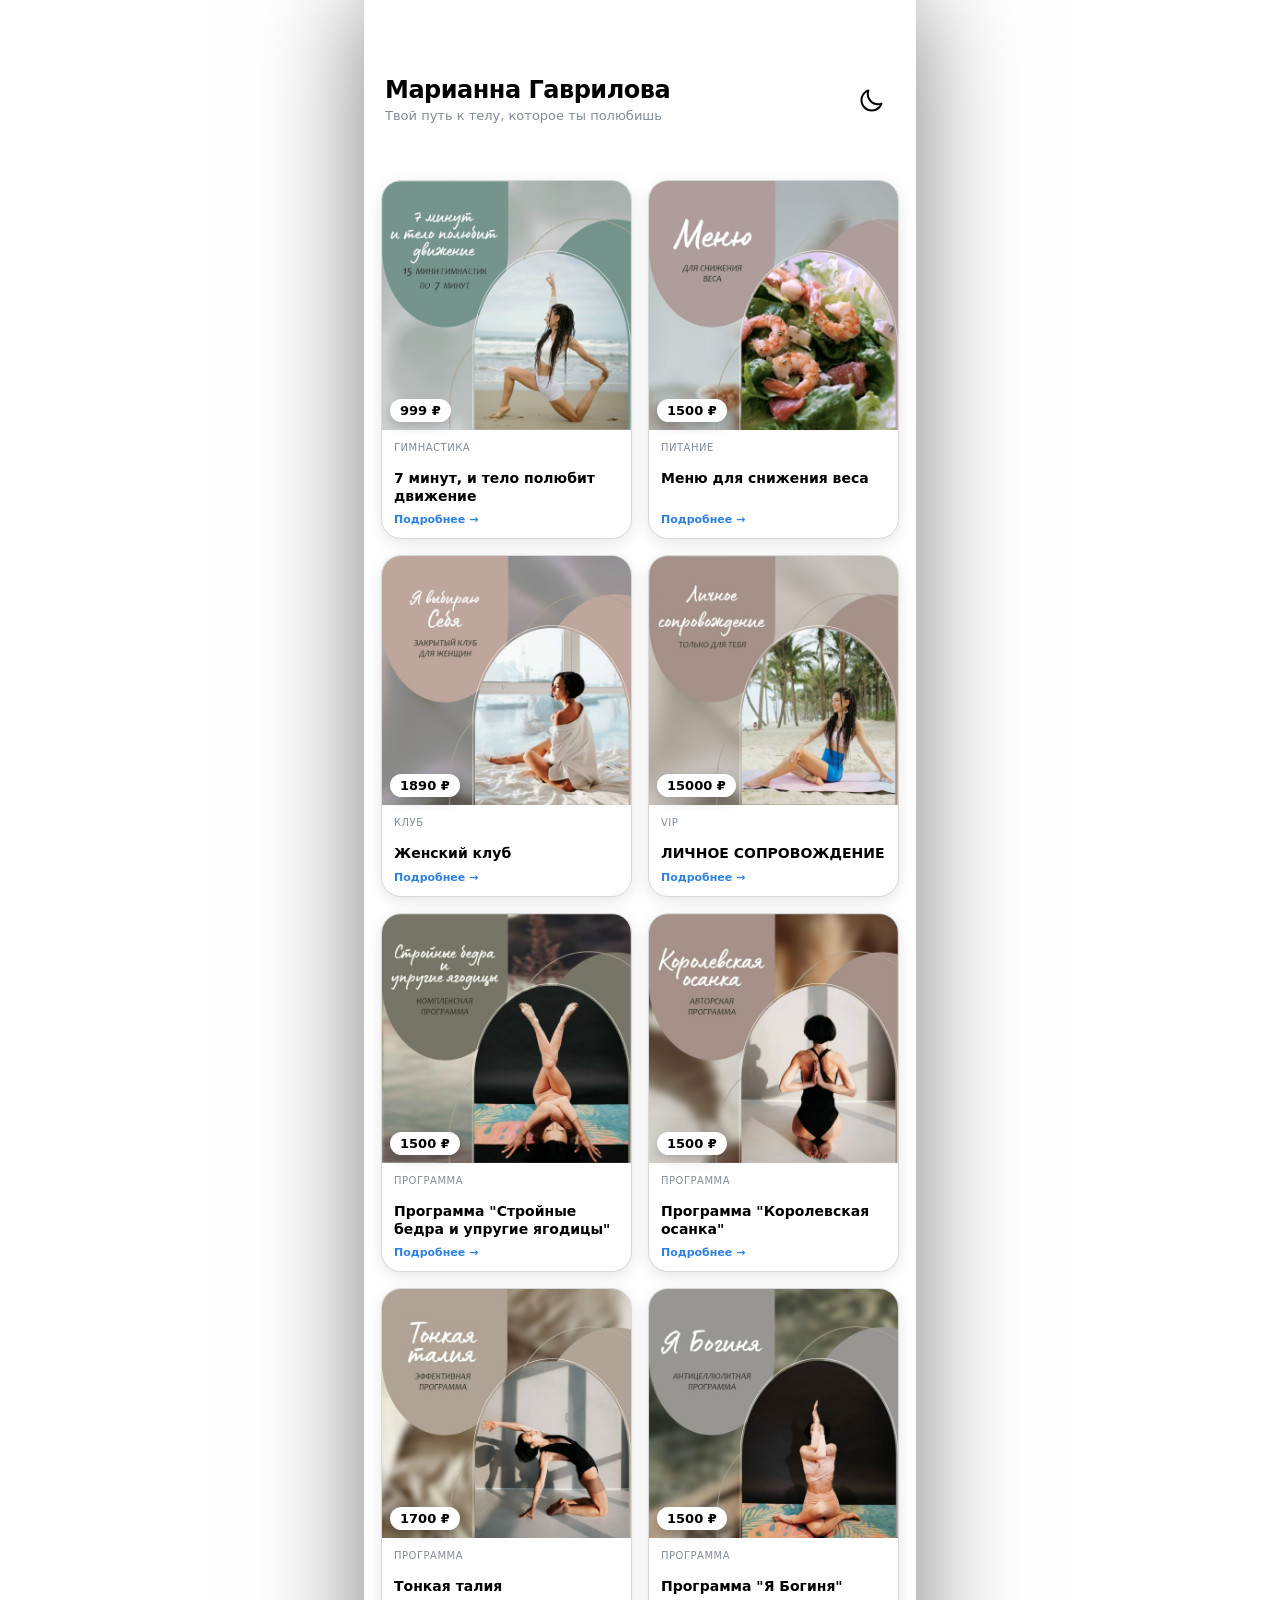
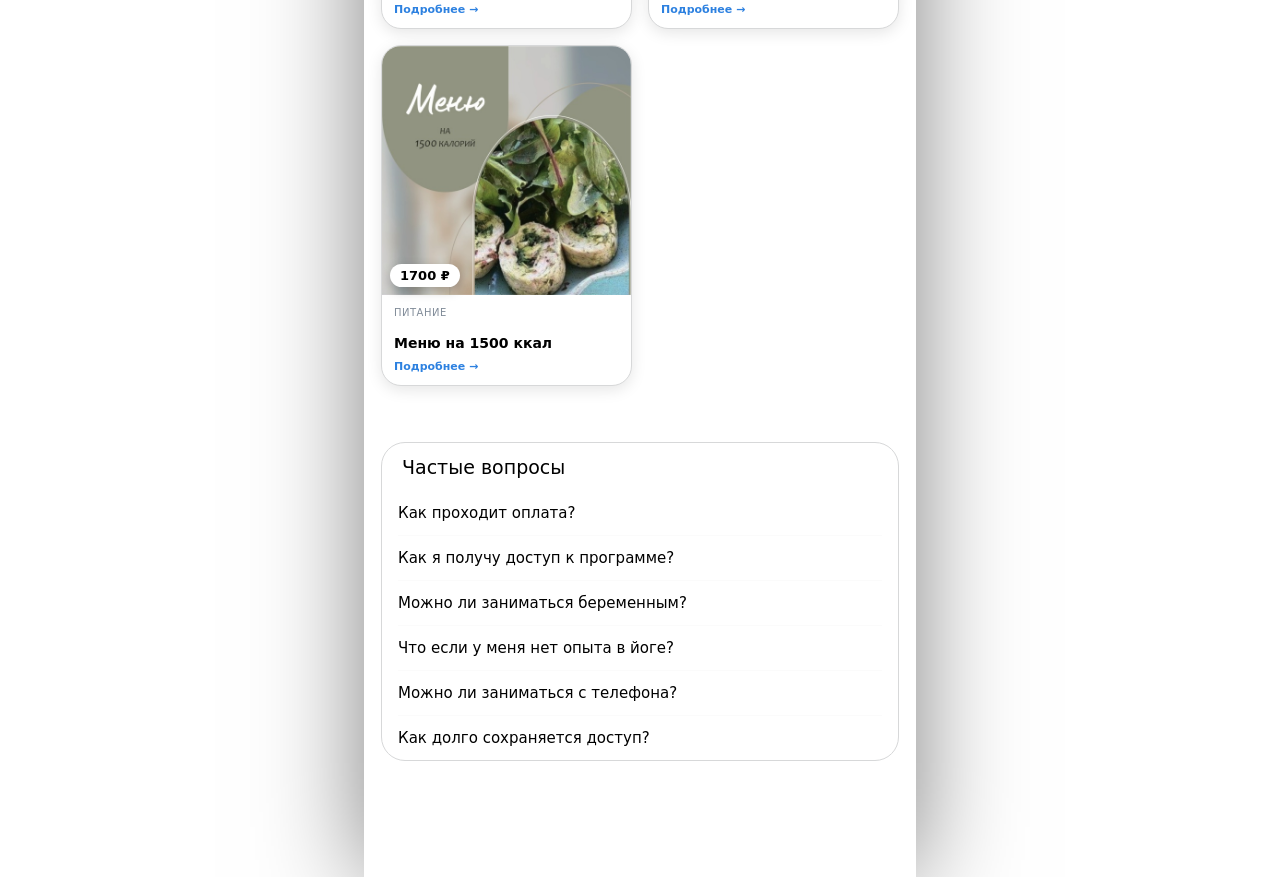
==== commit f37147d8: "Add files via upload" ====
--- a/index.html
+++ b/index.html
@@ -8,8 +8,8 @@
       content="width=device-width, initial-scale=1, shrink-to-fit=no, user-scalable=no, viewport-fit=cover"
     />
     <title>VK Mini App Boilerplate</title>
-    <script type="module" crossorigin src="./assets/index-Dk3XEprT.js"></script>
-    <link rel="stylesheet" crossorigin href="./assets/index-D94_tR6e.css">
+    <script type="module" crossorigin src="./assets/index-CbEZMHIE.js"></script>
+    <link rel="stylesheet" crossorigin href="./assets/index--fZISqut.css">
     <script type="module">import.meta.url;import("_").catch(()=>1);(async function*(){})().next();if(location.protocol!="file:"){window.__vite_is_modern_browser=true}</script>
     <script type="module">!function(){if(window.__vite_is_modern_browser)return;console.warn("vite: loading legacy chunks, syntax error above and the same error below should be ignored");var e=document.getElementById("vite-legacy-polyfill"),n=document.createElement("script");n.src=e.src,n.onload=function(){System.import(document.getElementById('vite-legacy-entry').getAttribute('data-src'))},document.body.appendChild(n)}();</script>
   </head>
@@ -17,6 +17,6 @@
     <div id="root"></div>
     <script nomodule>!function(){var e=document,t=e.createElement("script");if(!("noModule"in t)&&"onbeforeload"in t){var n=!1;e.addEventListener("beforeload",(function(e){if(e.target===t)n=!0;else if(!e.target.hasAttribute("nomodule")||!n)return;e.preventDefault()}),!0),t.type="module",t.src=".",e.head.appendChild(t),t.remove()}}();</script>
     <script nomodule crossorigin id="vite-legacy-polyfill" src="./assets/polyfills-legacy-D4zfMdJs.js"></script>
-    <script nomodule crossorigin id="vite-legacy-entry" data-src="./assets/index-legacy-DCk1fMLw.js">System.import(document.getElementById('vite-legacy-entry').getAttribute('data-src'))</script>
+    <script nomodule crossorigin id="vite-legacy-entry" data-src="./assets/index-legacy-DwaOfM33.js">System.import(document.getElementById('vite-legacy-entry').getAttribute('data-src'))</script>
   </body>
 </html>
--- a/assets/index--fZISqut.css
+++ b/assets/index--fZISqut.css
@@ -0,0 +1 @@
+@import"https://fonts.googleapis.com/css2?family=Outfit:wght@300;400;600;700&display=swap";.vkui--vkBase--light,:root{--vkui--theme_name:"vkBase"}.vkui--vkBase--dark,.vkui--vkBase--light,:root{--vkui--theme_name_base:"vkBase";--vkui--size_base_padding_horizontal--regular:16px;--vkui--size_switch_height--regular:14px;--vkui--size_switch_height--compact:12px;--vkui--size_switch_width--regular:34px;--vkui--size_switch_width--compact:32px;--vkui--size_switch_pin--regular:20px;--vkui--size_switch_pin--compact:18px;--vkui--size_panel_header_height--regular:56px}.vkui--vkBase--dark,.vkui--vkBase--light,.vkui--vkCom--dark,.vkui--vkCom--light,.vkui--vkIOS--dark,.vkui--vkIOS--light,:root{--vkui--gradient_black:transparent 0%,rgba(0,0,0,.02) 15%,rgba(0,0,0,.08) 30%,rgba(0,0,0,.32) 70%,rgba(0,0,0,.38) 85%,rgba(0,0,0,.4) 100%;--vkui--gradient_white:rgba(255,255,255,0) 0%,rgba(255,255,255,.05) 15%,rgba(255,255,255,.2) 30%,rgba(255,255,255,.8) 70%,rgba(255,255,255,.95) 85%,#fff 100%;--vkui--blur_m:16px;--vkui--font_weight_accent1:600;--vkui--font_weight_accent2:500;--vkui--font_weight_accent3:400;--vkui--font_weight_base1:600;--vkui--font_weight_base2:500;--vkui--font_weight_base3:400;--vkui--font_display_title1--font_size--regular:23px;--vkui--font_display_title1--line_height--regular:28px;--vkui--font_display_title1--font_weight--regular:600;--vkui--font_display_title2--font_size--regular:21px;--vkui--font_display_title2--line_height--regular:26px;--vkui--font_display_title2--font_weight--regular:600;--vkui--font_display_title2--font_size--compact:22px;--vkui--font_display_title2--line_height--compact:24px;--vkui--font_display_title2--font_weight--compact:600;--vkui--font_display_title3--font_size--regular:19px;--vkui--font_display_title3--line_height--regular:24px;--vkui--font_display_title3--font_weight--regular:600;--vkui--font_display_title4--font_size--regular:17px;--vkui--font_display_title4--line_height--regular:22px;--vkui--font_display_title4--font_weight--regular:600;--vkui--font_title1--font_size--regular:24px;--vkui--font_title1--line_height--regular:28px;--vkui--font_title1--font_weight--regular:600;--vkui--font_title2--font_size--regular:20px;--vkui--font_title2--line_height--regular:24px;--vkui--font_title2--font_weight--regular:500;--vkui--font_title3--font_size--regular:17px;--vkui--font_title3--line_height--regular:22px;--vkui--font_title3--font_weight--regular:600;--vkui--font_headline1--font_size--regular:16px;--vkui--font_headline1--line_height--regular:20px;--vkui--font_headline1--font_weight--regular:500;--vkui--font_headline2--font_size--regular:15px;--vkui--font_headline2--line_height--regular:20px;--vkui--font_headline2--font_weight--regular:500;--vkui--font_headline2--font_size--compact:14px;--vkui--font_headline2--line_height--compact:20px;--vkui--font_text--font_size--regular:16px;--vkui--font_text--line_height--regular:20px;--vkui--font_text--font_weight--regular:400;--vkui--font_paragraph--font_size--regular:15px;--vkui--font_paragraph--line_height--regular:20px;--vkui--font_paragraph--font_weight--regular:400;--vkui--font_subhead--font_size--regular:14px;--vkui--font_subhead--line_height--regular:18px;--vkui--font_subhead--font_weight--regular:400;--vkui--font_footnote--font_size--regular:13px;--vkui--font_footnote--line_height--regular:16px;--vkui--font_footnote--font_weight--regular:400;--vkui--font_footnote_caps--font_size--regular:13px;--vkui--font_footnote_caps--line_height--regular:16px;--vkui--font_footnote_caps--font_weight--regular:600;--vkui--font_footnote_caps--text_transform--regular:uppercase;--vkui--font_caption1--font_size--regular:12px;--vkui--font_caption1--line_height--regular:14px;--vkui--font_caption1--font_weight--regular:400;--vkui--font_caption1_caps--font_size--regular:12px;--vkui--font_caption1_caps--line_height--regular:14px;--vkui--font_caption1_caps--font_weight--regular:600;--vkui--font_caption1_caps--text_transform--regular:uppercase;--vkui--font_caption2--font_size--regular:11px;--vkui--font_caption2--line_height--regular:14px;--vkui--font_caption2--font_weight--regular:400;--vkui--font_caption2_caps--font_size--regular:11px;--vkui--font_caption2_caps--line_height--regular:14px;--vkui--font_caption2_caps--font_weight--regular:600;--vkui--font_caption2_caps--text_transform--regular:uppercase;--vkui--font_caption3--font_size--regular:9px;--vkui--font_caption3--line_height--regular:12px;--vkui--font_caption3--font_weight--regular:400;--vkui--font_caption3_caps--font_size--regular:9px;--vkui--font_caption3_caps--line_height--regular:12px;--vkui--font_caption3_caps--font_weight--regular:600;--vkui--font_caption3_caps--text_transform--regular:uppercase;--vkui--size_select_icon_padding--regular:6px;--vkui--size_select_icon_padding--compact:7px;--vkui--size_popup_base_padding--regular:32px;--vkui--size_popup_base_padding--compact:20px;--vkui--size_popup_header_padding--regular:24px;--vkui--size_popup_header_padding--compact:16px;--vkui--size_label_horizontal_margin--regular:16px;--vkui--size_border_radius_rounded--regular:48px;--vkui--size_check_border_radius--regular:4px;--vkui--size_border_radius_paper--regular:12px;--vkui--size_border_radius_promo--regular:20px;--vkui--size_cell_height--regular:48px;--vkui--size_cell_height--compact:44px;--vkui--size_field_height--regular:44px;--vkui--size_field_height--compact:36px;--vkui--size_search_height--regular:36px;--vkui--size_search_height--compact:32px;--vkui--size_button_extra_small_height--regular:24px;--vkui--size_button_extra_small_height--compact:22px;--vkui--size_button_small_height--regular:30px;--vkui--size_button_small_height--compact:28px;--vkui--size_button_medium_height--regular:36px;--vkui--size_button_medium_height--compact:32px;--vkui--size_button_large_height--regular:44px;--vkui--size_button_large_height--compact:36px;--vkui--size_checkbox--regular:16px;--vkui--size_arrow--regular:8px;--vkui--size_arrow_promo--regular:40px;--vkui--size_popup_medium--regular:680px;--vkui--size_popup_large--regular:880px;--vkui--size_field_horizontal_padding--regular:12px;--vkui--size_button_padding_horizontal--regular:12px;--vkui--size_arrow_padding--regular:12px;--vkui--size_tooltip_margin--regular:8px;--vkui--size_icon_u_i--regular:16px;--vkui--size_avatar_x_s--regular:24px;--vkui--size_avatar_s--regular:32px;--vkui--size_avatar_m--regular:48px;--vkui--size_avatar_l--regular:96px;--vkui--size_avatar_x_l--regular:128px;--vkui--size_badge_x_s--regular:12px;--vkui--size_badge_s--regular:16px;--vkui--size_badge_m--regular:24px;--vkui--size_badge_l--regular:44px;--vkui--size_badge_x_l--regular:56px;--vkui--size_cardgrid_padding--regular:8px;--vkui--size_cardgrid_padding_vertical--regular:8px;--vkui--size_base_padding_vertical--regular:12px;--vkui--size_button_group_gap_space--regular:1px;--vkui--size_button_group_gap_small--regular:8px;--vkui--size_button_group_gap_medium--regular:12px;--vkui--size_option_hierarchy--regular:32px;--vkui--size_button_base_small_padding_horizontal--regular:16px;--vkui--size_button_base_medium_padding_horizontal--regular:16px;--vkui--size_button_base_large_padding_horizontal--regular:20px;--vkui--size_button_base_small_padding_horizontal_icon--regular:12px;--vkui--size_button_base_medium_padding_horizontal_icon--regular:12px;--vkui--size_button_base_large_padding_horizontal_icon--regular:16px;--vkui--size_button_tertiary_small_padding_horizontal--regular:12px;--vkui--size_button_tertiary_medium_padding_horizontal--regular:12px;--vkui--size_button_tertiary_large_padding_horizontal--regular:16px;--vkui--size_button_tertiary_small_padding_horizontal_icon--regular:8px;--vkui--size_button_tertiary_medium_padding_horizontal_icon--regular:8px;--vkui--size_button_tertiary_large_padding_horizontal_icon--regular:12px;--vkui--size_button_minimum_width--regular:80px;--vkui--size_split_col_padding_horizontal--regular:16px;--vkui--size_subnavigation_bar_gap--regular:8px;--vkui--size_subnavigation_bar_padding_vertical--regular:12px;--vkui--size_border1x--regular:1px;--vkui--size_border2x--regular:.5px;--vkui--size_border3x--regular:.33px;--vkui--spacing_size_3xs:2px;--vkui--spacing_size_2xs:2px;--vkui--spacing_size_xs:4px;--vkui--spacing_size_s:6px;--vkui--spacing_size_m:8px;--vkui--spacing_size_l:10px;--vkui--spacing_size_xl:12px;--vkui--spacing_size_2xl:16px;--vkui--spacing_size_3xl:20px;--vkui--spacing_size_4xl:24px;--vkui--animation_duration_l:.4s;--vkui--animation_duration_m:.2s;--vkui--animation_duration_s:.1s;--vkui--animation_easing_default:cubic-bezier(.3,.3,.5,1);--vkui--opacity_disable:.4;--vkui--opacity_disable_accessibility:.64;--vkui--opacity_active:.72;--vkui--z_index_modal:99;--vkui--z_index_popout:100;--vkui--font_headline--font_size--regular:16px;--vkui--font_headline--line_height--regular:20px;--vkui--font_headline--font_weight--regular:500;--vkui--color_background_accent_tint:#5a9eff;--vkui--color_background_contrast_secondary_alpha--hover:rgba(255,255,255,.24);--vkui--color_background_contrast_secondary_alpha--active:rgba(255,255,255,.28);--vkui--color_text_primary_invariably:#000;--vkui--color_text_link_tint:#71aaeb;--vkui--color_text_link_visited:#4986cc;--vkui--color_icon_contrast_secondary:#f2f3f5;--vkui--color_accent_orange_fire:#f05c44;--vkui--color_accent_secondary:#3f8ae0;--vkui--color_overlay_primary:rgba(0,0,0,.4);--vkui--color_overlay_primary--hover:rgba(0,0,0,.44);--vkui--color_overlay_primary--active:rgba(0,0,0,.48);--vkui--color_avatar_overlay:rgba(0,0,0,.6);--vkui--color_avatar_overlay--hover:rgba(0,0,0,.64);--vkui--color_avatar_overlay--active:rgba(0,0,0,.68);--vkui--color_avatar_overlay_inverse_alpha:rgba(255,255,255,.85);--vkui--color_avatar_overlay_inverse_alpha--hover:rgba(255,255,255,.89);--vkui--color_avatar_overlay_inverse_alpha--active:rgba(255,255,255,.93);--vkui--color_transparent:transparent}.vkui--vkBase--light,.vkui--vkCom--light,.vkui--vkIOS--light,:root{--vkui--gradient_tint:rgba(250,250,250,0) 0%,rgba(250,250,250,.05) 15%,rgba(250,250,250,.2) 30%,rgba(250,250,250,.8) 70%,rgba(250,250,250,.95) 85%,#f9f9f9 100%;--vkui--gradient:rgba(255,255,255,0) 0%,rgba(255,255,255,.05) 15%,rgba(255,255,255,.2) 30%,rgba(255,255,255,.8) 70%,rgba(255,255,255,.95) 85%,#fff 100%;--vkui--elevation1:0px 0px 2px rgba(0,0,0,.03),0px 2px 2px rgba(0,0,0,.06);--vkui--elevation1_invert_y:0px 0px 2px rgba(0,0,0,.03),0px -2px 2px rgba(0,0,0,.06);--vkui--elevation2:0px 4px 8px rgba(0,0,0,.04),0px 0px 4px rgba(0,0,0,.06);--vkui--elevation3:0px 0px 2px rgba(0,0,0,.08),0px 4px 16px rgba(0,0,0,.08);--vkui--elevation4:0px 0px 8px rgba(0,0,0,.12),0px 16px 16px rgba(0,0,0,.16);--vkui--colors_scheme:light;--vkui--color_background_accent_tint--hover:#5698f7;--vkui--color_background_accent_tint--active:#5393ef;--vkui--color_background_accent_alternative--hover:#2483e4;--vkui--color_background_accent_alternative--active:#237edd;--vkui--color_background_content--hover:#f5f5f7;--vkui--color_background_content--active:#ebecef;--vkui--color_background_content_alpha:rgba(255,255,255,.8);--vkui--color_background_content_alpha--hover:rgba(255,255,255,.84);--vkui--color_background_content_alpha--active:rgba(255,255,255,.88);--vkui--color_background_content_inverse:#19191a;--vkui--color_background_content_inverse--hover:#18191b;--vkui--color_background_content_inverse--active:#17181d;--vkui--color_background_tertiary_alpha:rgba(0,0,0,.03);--vkui--color_background_tertiary_alpha--hover:rgba(0,0,0,.07);--vkui--color_background_tertiary_alpha--active:rgba(0,0,0,.11);--vkui--color_background_contrast--hover:#f5f5f7;--vkui--color_background_contrast--active:#ebecef;--vkui--color_background_contrast_secondary_alpha:rgba(255,255,255,.2);--vkui--color_background_contrast_themed:#fff;--vkui--color_background_contrast_themed--hover:#f5f5f7;--vkui--color_background_contrast_themed--active:#ebecef;--vkui--color_background_modal:#fff;--vkui--color_background_modal--hover:#f5f5f7;--vkui--color_background_modal--active:#ebecef;--vkui--color_background_positive--hover:#48ac4a;--vkui--color_background_positive--active:#45a64a;--vkui--color_background_positive_tint:#e8f9e8;--vkui--color_background_positive_tint--hover:#dff0e1;--vkui--color_background_positive_tint--active:#d5e6da;--vkui--color_background_warning:#fff2d6;--vkui--color_background_warning--hover:#f5e9d0;--vkui--color_background_warning--active:#ebe0ca;--vkui--color_background_negative--hover:#dd4446;--vkui--color_background_negative--active:#d44245;--vkui--color_background_info_tint:#deeeff;--vkui--color_background_info_tint--hover:#d5e5f7;--vkui--color_background_info_tint--active:#ccdcef;--vkui--color_header_background--hover:#f5f5f7;--vkui--color_header_background--active:#ebecef;--vkui--color_text_primary:#000;--vkui--color_text_primary--hover:#000102;--vkui--color_text_primary--active:#000105;--vkui--color_text_primary_alpha:rgba(37,41,46,.84);--vkui--color_text_primary_alpha--hover:rgba(37,41,46,.88);--vkui--color_text_primary_alpha--active:rgba(37,41,46,.92);--vkui--color_text_primary_invariably--hover:#000102;--vkui--color_text_primary_invariably--active:#000105;--vkui--color_text_secondary--hover:#7c8795;--vkui--color_text_secondary--active:#778292;--vkui--color_text_secondary_alpha:rgba(37,41,46,.55);--vkui--color_text_secondary_alpha--hover:rgba(37,41,46,.59);--vkui--color_text_secondary_alpha--active:rgba(37,41,46,.63);--vkui--color_text_tertiary--hover:#939ca9;--vkui--color_text_tertiary--active:#8d96a4;--vkui--color_text_contrast--hover:#f5f5f7;--vkui--color_text_contrast--active:#ebecef;--vkui--color_text_contrast_themed--hover:#f5f5f7;--vkui--color_text_contrast_themed--active:#ebecef;--vkui--color_text_positive--hover:#48ac4a;--vkui--color_text_positive--active:#45a64a;--vkui--color_text_negative--hover:#dd4446;--vkui--color_text_negative--active:#d44245;--vkui--color_text_link_tint--hover:#6ca4e4;--vkui--color_text_link_tint--active:#689edd;--vkui--color_text_link_visited--hover:#4681c6;--vkui--color_text_link_visited--active:#437dc1;--vkui--color_link_contrast--hover:#f5f5f7;--vkui--color_link_contrast--active:#ebecef;--vkui--color_icon_primary:#2c2d2e;--vkui--color_icon_primary--hover:#2a2c2f;--vkui--color_icon_primary--active:#282b2f;--vkui--color_icon_primary_invariably--hover:#2a2c2f;--vkui--color_icon_primary_invariably--active:#282b2f;--vkui--color_icon_medium_alpha:rgba(0,0,0,.48);--vkui--color_icon_medium_alpha--hover:rgba(0,0,0,.52);--vkui--color_icon_medium_alpha--active:rgba(0,0,0,.56);--vkui--color_icon_secondary--hover:#939ca9;--vkui--color_icon_secondary--active:#8d96a4;--vkui--color_icon_secondary_alpha:rgba(0,0,0,.36);--vkui--color_icon_secondary_alpha--hover:rgba(0,0,0,.4);--vkui--color_icon_secondary_alpha--active:rgba(0,0,0,.44);--vkui--color_icon_tertiary_alpha:rgba(0,0,0,.24);--vkui--color_icon_tertiary_alpha--hover:rgba(0,0,0,.28);--vkui--color_icon_tertiary_alpha--active:rgba(0,0,0,.32);--vkui--color_icon_contrast--hover:#f5f5f7;--vkui--color_icon_contrast--active:#ebecef;--vkui--color_icon_contrast_themed--hover:#f5f5f7;--vkui--color_icon_contrast_themed--active:#ebecef;--vkui--color_icon_contrast_secondary--hover:#e8eaee;--vkui--color_icon_contrast_secondary--active:#dfe1e6;--vkui--color_icon_positive--hover:#48ac4a;--vkui--color_icon_positive--active:#45a64a;--vkui--color_icon_warning:#f8a01c;--vkui--color_icon_warning--hover:#ee9a1d;--vkui--color_icon_warning--active:#e4941f;--vkui--color_icon_negative--hover:#dd4446;--vkui--color_icon_negative--active:#d44245;--vkui--color_separator_primary2x--hover:#c3c4c7;--vkui--color_separator_primary2x--active:#bbbdc1;--vkui--color_separator_primary3x--hover:#b6b8bc;--vkui--color_separator_primary3x--active:#afb1b6;--vkui--color_separator_primary_alpha:rgba(0,0,0,.12);--vkui--color_separator_primary_alpha--hover:rgba(0,0,0,.16);--vkui--color_separator_primary_alpha--active:rgba(0,0,0,.2);--vkui--color_stroke_positive--hover:#48ac4a;--vkui--color_stroke_positive--active:#45a64a;--vkui--color_stroke_negative--hover:#dd4446;--vkui--color_stroke_negative--active:#d44245;--vkui--color_stroke_contrast:#fff;--vkui--color_stroke_contrast--hover:#f5f5f7;--vkui--color_stroke_contrast--active:#ebecef;--vkui--color_stroke_primary:#2c2d2e;--vkui--color_stroke_primary--hover:#2a2c2f;--vkui--color_stroke_primary--active:#282b2f;--vkui--color_image_border_alpha:rgba(0,0,0,.08);--vkui--color_image_border_alpha--hover:rgba(0,0,0,.12);--vkui--color_image_border_alpha--active:rgba(0,0,0,.16);--vkui--color_field_border_alpha:rgba(0,0,0,.12);--vkui--color_field_border_alpha--hover:rgba(0,0,0,.24);--vkui--color_field_border_alpha--active:rgba(0,0,0,.36);--vkui--color_accent_red--hover:#f53247;--vkui--color_accent_red--active:#eb3046;--vkui--color_accent_orange_fire--hover:#e65944;--vkui--color_accent_orange_fire--active:#dd5643;--vkui--color_accent_orange--hover:#f59a02;--vkui--color_accent_orange--active:#eb9405;--vkui--color_accent_orange_peach:#f9b54f;--vkui--color_accent_orange_peach--hover:#efae4e;--vkui--color_accent_orange_peach--active:#e5a84e;--vkui--color_accent_green--hover:#48ac4a;--vkui--color_accent_green--active:#45a64a;--vkui--color_accent_purple--hover:#6e59df;--vkui--color_accent_purple--active:#6a56d8;--vkui--color_accent_violet--hover:#742dbb;--vkui--color_accent_violet--active:#6f2cb6;--vkui--color_accent_raspberry_pink:#e03fab;--vkui--color_accent_raspberry_pink--hover:#d73da7;--vkui--color_accent_raspberry_pink--active:#ce3ba2;--vkui--color_accent_secondary--hover:#3c85d9;--vkui--color_accent_secondary--active:#3a80d3;--vkui--color_action_sheet_text:#3f8ae0;--vkui--color_action_sheet_text--hover:#3c85d9;--vkui--color_action_sheet_text--active:#3a80d3;--vkui--color_image_placeholder:#f2f3f5;--vkui--color_image_placeholder--hover:#e8eaee;--vkui--color_image_placeholder--active:#dfe1e6;--vkui--color_image_placeholder_alpha:rgba(0,28,61,.08);--vkui--color_image_placeholder_alpha--hover:rgba(0,28,61,.12);--vkui--color_image_placeholder_alpha--active:rgba(0,28,61,.16);--vkui--color_write_bar_input_border_alpha:rgba(0,0,0,.08);--vkui--color_write_bar_input_border_alpha--hover:rgba(0,0,0,.12);--vkui--color_write_bar_input_border_alpha--active:rgba(0,0,0,.16);--vkui--color_segmented_control:#fff;--vkui--color_segmented_control--hover:#f5f5f7;--vkui--color_segmented_control--active:#ebecef;--vkui--color_tabbar_text_inactive:#99a2ad;--vkui--color_tabbar_text_inactive--hover:#939ca9;--vkui--color_tabbar_text_inactive--active:#8d96a4;--vkui--color_transparent--hover:rgba(0,16,61,.04);--vkui--color_transparent--active:rgba(0,16,61,.08)}.vkui--vkBase--dark,.vkui--vkBase--light,.vkui--vkIOS--dark,.vkui--vkIOS--light,:root{--vkui--font_family_fallbacks:-apple-system,system-ui,"Helvetica Neue",Roboto,sans-serif;--vkui--font_family_accent:-apple-system,system-ui,"Helvetica Neue",Roboto,sans-serif;--vkui--font_family_base:-apple-system,system-ui,"Helvetica Neue",Roboto,sans-serif;--vkui--font_display_title1--font_family--regular:-apple-system,system-ui,"Helvetica Neue",Roboto,sans-serif;--vkui--font_display_title2--font_family--regular:-apple-system,system-ui,"Helvetica Neue",Roboto,sans-serif;--vkui--font_display_title2--font_family--compact:-apple-system,system-ui,"Helvetica Neue",Roboto,sans-serif;--vkui--font_display_title3--font_family--regular:-apple-system,system-ui,"Helvetica Neue",Roboto,sans-serif;--vkui--font_display_title4--font_family--regular:-apple-system,system-ui,"Helvetica Neue",Roboto,sans-serif;--vkui--font_title1--font_family--regular:-apple-system,system-ui,"Helvetica Neue",Roboto,sans-serif;--vkui--font_title2--font_family--regular:-apple-system,system-ui,"Helvetica Neue",Roboto,sans-serif;--vkui--font_title3--font_family--regular:-apple-system,system-ui,"Helvetica Neue",Roboto,sans-serif;--vkui--font_headline1--font_family--regular:-apple-system,system-ui,"Helvetica Neue",Roboto,sans-serif;--vkui--font_headline1--font_size--compact:15px;--vkui--font_headline1--line_height--compact:20px;--vkui--font_headline2--font_family--regular:-apple-system,system-ui,"Helvetica Neue",Roboto,sans-serif;--vkui--font_text--font_family--regular:-apple-system,system-ui,"Helvetica Neue",Roboto,sans-serif;--vkui--font_text--font_size--compact:15px;--vkui--font_text--line_height--compact:20px;--vkui--font_paragraph--font_family--regular:-apple-system,system-ui,"Helvetica Neue",Roboto,sans-serif;--vkui--font_subhead--font_family--regular:-apple-system,system-ui,"Helvetica Neue",Roboto,sans-serif;--vkui--font_subhead--font_size--compact:13px;--vkui--font_subhead--line_height--compact:16px;--vkui--font_footnote--font_family--regular:-apple-system,system-ui,"Helvetica Neue",Roboto,sans-serif;--vkui--font_footnote_caps--font_family--regular:-apple-system,system-ui,"Helvetica Neue",Roboto,sans-serif;--vkui--font_caption1--font_family--regular:-apple-system,system-ui,"Helvetica Neue",Roboto,sans-serif;--vkui--font_caption1_caps--font_family--regular:-apple-system,system-ui,"Helvetica Neue",Roboto,sans-serif;--vkui--font_caption2--font_family--regular:-apple-system,system-ui,"Helvetica Neue",Roboto,sans-serif;--vkui--font_caption2_caps--font_family--regular:-apple-system,system-ui,"Helvetica Neue",Roboto,sans-serif;--vkui--font_caption3--font_family--regular:-apple-system,system-ui,"Helvetica Neue",Roboto,sans-serif;--vkui--font_caption3_caps--font_family--regular:-apple-system,system-ui,"Helvetica Neue",Roboto,sans-serif;--vkui--size_popup_small--regular:430px;--vkui--size_form_item_padding_vertical--regular:12px;--vkui--font_headline--font_family--regular:-apple-system,system-ui,"Helvetica Neue",Roboto,sans-serif;--vkui--font_headline--font_size--compact:15px;--vkui--font_headline--line_height--compact:20px;--vkui--color_background_contrast_inverse:#2c2d2e;--vkui--color_background_positive:#4bb34b;--vkui--color_text_positive:#4bb34b;--vkui--color_icon_primary_invariably:#2c2d2e;--vkui--color_icon_positive:#4bb34b;--vkui--color_stroke_positive:#4bb34b;--vkui--color_accent_gray:#a3adb8;--vkui--color_accent_red:#ff3347;--vkui--color_accent_orange:#ffa000;--vkui--color_accent_lime:#aff70d;--vkui--color_accent_green:#4bb34b;--vkui--color_accent_cyan:#13ffd0;--vkui--color_accent_azure:#07f;--vkui--color_accent_pink:#f45fff;--vkui--color_overlay_secondary:rgba(0,0,0,.27);--vkui--color_overlay_secondary--hover:rgba(0,0,0,.31);--vkui--color_overlay_secondary--active:rgba(0,0,0,.35)}.vkui--vkBase--dark,.vkui--vkBase--light,.vkui--vkCom--dark,.vkui--vkCom--light,:root{--vkui--size_border_radius--regular:8px;--vkui--size_card_border_radius--regular:8px;--vkui--size_panel_header_height--compact:48px;--vkui--animation_easing_platform:cubic-bezier(.4,0,.2,1)}.vkui--vkBase--light,.vkui--vkIOS--light,:root{--vkui--color_background_accent:#2688eb;--vkui--color_background_accent--hover:#2483e4;--vkui--color_background_accent--active:#237edd;--vkui--color_background_accent_themed:#2688eb;--vkui--color_background_accent_themed--hover:#2483e4;--vkui--color_background_accent_themed--active:#237edd;--vkui--color_background_accent_themed_alpha:rgba(38,136,235,.2);--vkui--color_background_accent_themed_alpha--hover:rgba(38,136,235,.24);--vkui--color_background_accent_themed_alpha--active:rgba(38,136,235,.28);--vkui--color_background:#ebedf0;--vkui--color_background--hover:#e2e4e9;--vkui--color_background--active:#d8dbe2;--vkui--color_background_content:#fff;--vkui--color_background_secondary:#f5f5f5;--vkui--color_background_secondary--hover:#ebecee;--vkui--color_background_secondary--active:#e1e3e6;--vkui--color_background_secondary_alpha:rgba(0,0,0,.04);--vkui--color_background_secondary_alpha--hover:rgba(0,0,0,.08);--vkui--color_background_secondary_alpha--active:rgba(0,0,0,.12);--vkui--color_background_tertiary:#f9f9f9;--vkui--color_background_tertiary--hover:#eff0f1;--vkui--color_background_tertiary--active:#e5e6ea;--vkui--color_background_contrast:#fff;--vkui--color_background_contrast_inverse--hover:#2a2c2f;--vkui--color_background_contrast_inverse--active:#282b2f;--vkui--color_background_modal_inverse:#1c1d1e;--vkui--color_background_modal_inverse--hover:#1b1c1f;--vkui--color_background_modal_inverse--active:#1a1c20;--vkui--color_background_negative:#e64646;--vkui--color_background_negative_tint:#ffe9e9;--vkui--color_background_negative_tint--hover:#f5e0e2;--vkui--color_background_negative_tint--active:#ebd8db;--vkui--color_field_background:#f2f3f5;--vkui--color_field_background--hover:#e8eaee;--vkui--color_field_background--active:#dfe1e6;--vkui--color_header_background:#fff;--vkui--color_text_accent:#2688eb;--vkui--color_text_accent--hover:#2483e4;--vkui--color_text_accent--active:#237edd;--vkui--color_text_accent_themed:#2688eb;--vkui--color_text_accent_themed--hover:#2483e4;--vkui--color_text_accent_themed--active:#237edd;--vkui--color_text_secondary:#818c99;--vkui--color_text_subhead:#6d7885;--vkui--color_text_subhead--hover:#697482;--vkui--color_text_subhead--active:#64707f;--vkui--color_text_tertiary:#99a2ad;--vkui--color_text_contrast:#fff;--vkui--color_text_contrast_themed:#fff;--vkui--color_text_negative:#e64646;--vkui--color_text_link:#2d81e0;--vkui--color_text_link--hover:#2b7cd9;--vkui--color_text_link--active:#2978d3;--vkui--color_text_link_themed:#2d81e0;--vkui--color_text_link_themed--hover:#2b7cd9;--vkui--color_text_link_themed--active:#2978d3;--vkui--color_text_muted:#2c2d2e;--vkui--color_text_muted--hover:#2a2c2f;--vkui--color_text_muted--active:#282b2f;--vkui--color_link_contrast:#fff;--vkui--color_icon_accent:#2688eb;--vkui--color_icon_accent--hover:#2483e4;--vkui--color_icon_accent--active:#237edd;--vkui--color_icon_accent_themed:#2688eb;--vkui--color_icon_accent_themed--hover:#2483e4;--vkui--color_icon_accent_themed--active:#237edd;--vkui--color_icon_medium:#818c99;--vkui--color_icon_medium--hover:#7c8795;--vkui--color_icon_medium--active:#778292;--vkui--color_icon_secondary:#99a2ad;--vkui--color_icon_tertiary:#b8c1cc;--vkui--color_icon_tertiary--hover:#b1bac6;--vkui--color_icon_tertiary--active:#a9b3c1;--vkui--color_icon_contrast:#fff;--vkui--color_icon_contrast_themed:#fff;--vkui--color_icon_negative:#e64646;--vkui--color_stroke_accent:#2688eb;--vkui--color_stroke_accent--hover:#2483e4;--vkui--color_stroke_accent--active:#237edd;--vkui--color_stroke_accent_themed:#2688eb;--vkui--color_stroke_accent_themed--hover:#2483e4;--vkui--color_stroke_accent_themed--active:#237edd;--vkui--color_separator_primary:#d7d8d9;--vkui--color_separator_primary--hover:#ced0d3;--vkui--color_separator_primary--active:#c6c8cd;--vkui--color_separator_primary2x:#cbcccd;--vkui--color_separator_primary3x:#bebfc1;--vkui--color_separator_secondary:#e1e3e6;--vkui--color_separator_secondary--hover:#d8dbdf;--vkui--color_separator_secondary--active:#cfd2d8;--vkui--color_stroke_negative:#e64646;--vkui--color_accent_blue:#2688eb;--vkui--color_accent_blue--hover:#2483e4;--vkui--color_accent_blue--active:#237edd;--vkui--color_accent_gray--hover:#9ca7b3;--vkui--color_accent_gray--active:#96a0ae;--vkui--color_accent_lime--hover:#a8ee0f;--vkui--color_accent_lime--active:#a1e511;--vkui--color_accent_cyan--hover:#12f5ca;--vkui--color_accent_cyan--active:#11ecc4;--vkui--color_accent_azure--hover:#0073f7;--vkui--color_accent_azure--active:#006fef;--vkui--color_accent_purple:#735ce6;--vkui--color_accent_violet:#792ec0;--vkui--color_accent_pink--hover:#ea5cf7;--vkui--color_accent_pink--active:#e059ef;--vkui--color_skeleton_from:#f5f5f5;--vkui--color_skeleton_from--hover:#ebecee;--vkui--color_skeleton_from--active:#e1e3e6;--vkui--color_skeleton_to:#e1e3e6;--vkui--color_skeleton_to--hover:#d8dbdf;--vkui--color_skeleton_to--active:#cfd2d8;--vkui--color_button_text:#2688eb;--vkui--color_button_text--hover:#2483e4;--vkui--color_button_text--active:#237edd;--vkui--color_button_icon:#2688eb;--vkui--color_button_icon--hover:#2483e4;--vkui--color_button_icon--active:#237edd;--vkui--color_button_stroke:#2688eb;--vkui--color_button_stroke--hover:#2483e4;--vkui--color_button_stroke--active:#237edd;--vkui--color_write_bar_icon:#3f8ae0;--vkui--color_write_bar_icon--hover:#3c85d9;--vkui--color_write_bar_icon--active:#3a80d3;--vkui--color_write_bar_input_background:#f2f3f5;--vkui--color_write_bar_input_background--hover:#e8eaee;--vkui--color_write_bar_input_background--active:#dfe1e6;--vkui--color_write_bar_input_border:#e1e3e6;--vkui--color_write_bar_input_border--hover:#d8dbdf;--vkui--color_write_bar_input_border--active:#cfd2d8;--vkui--color_track_background:#e1e3e6;--vkui--color_track_background--hover:#d8dbdf;--vkui--color_track_background--active:#cfd2d8;--vkui--color_track_buffer:#a0bfe4;--vkui--color_track_buffer--hover:#9ab8dd;--vkui--color_track_buffer--active:#93b1d7;--vkui--color_search_field_background:#ebedf0;--vkui--color_search_field_background--hover:#e2e4e9;--vkui--color_search_field_background--active:#d8dbe2;--vkui--color_panel_header_icon:#2688eb;--vkui--color_panel_header_icon--hover:#2483e4;--vkui--color_panel_header_icon--active:#237edd}.vkui--vkBase--light,.vkui--vkCom--dark,.vkui--vkCom--light,.vkui--vkIOS--light,:root{--vkui--color_background_accent_alternative:#2688eb}.vkui--vkBase--dark{--vkui--theme_name:"vkBaseDark"}.vkui--vkBase--dark,.vkui--vkIOS--dark{--vkui--gradient_tint:rgba(32,32,33,0) 0%,rgba(32,32,33,.05) 15%,rgba(32,32,33,.2) 30%,rgba(32,32,33,.8) 70%,rgba(32,32,33,.95) 85%,#202021 100%;--vkui--gradient:rgba(25,25,26,0) 0%,rgba(25,25,26,.05) 15%,rgba(25,25,26,.2) 30%,rgba(25,25,26,.8) 70%,rgba(25,25,26,.95) 85%,#19191a 100%;--vkui--color_background_accent:#529ef4;--vkui--color_background_accent--hover:#59a2f4;--vkui--color_background_accent--active:#60a6f5;--vkui--color_background_accent_themed:#fff;--vkui--color_background_accent_themed--hover:#ebedf0;--vkui--color_background_accent_themed--active:#d7d8db;--vkui--color_background_accent_alternative:#529ef4;--vkui--color_background_accent_alternative--hover:#59a2f4;--vkui--color_background_accent_alternative--active:#60a6f5;--vkui--color_background:#0a0a0a;--vkui--color_background--hover:#141414;--vkui--color_background--active:#1e1e1e;--vkui--color_background_content:#19191a;--vkui--color_background_content--hover:#222223;--vkui--color_background_content--active:#2b2b2c;--vkui--color_background_secondary:#232324;--vkui--color_background_secondary--hover:#2c2c2d;--vkui--color_background_secondary--active:#353536;--vkui--color_background_secondary_alpha:rgba(255,255,255,.1);--vkui--color_background_secondary_alpha--hover:rgba(255,255,255,.14);--vkui--color_background_secondary_alpha--active:rgba(255,255,255,.18);--vkui--color_background_tertiary:#202021;--vkui--color_background_tertiary--hover:#29292a;--vkui--color_background_tertiary--active:#323233;--vkui--color_background_contrast_inverse--hover:#343536;--vkui--color_background_contrast_inverse--active:#3d3e3f;--vkui--color_background_contrast_themed:#2c2d2e;--vkui--color_background_contrast_themed--hover:#343536;--vkui--color_background_contrast_themed--active:#3d3e3f;--vkui--color_background_modal:#1c1d1e;--vkui--color_background_modal--hover:#252627;--vkui--color_background_modal--active:#2e2f30;--vkui--color_background_positive_tint:#2e3e2b;--vkui--color_background_positive_tint--hover:#364633;--vkui--color_background_positive_tint--active:#3f4d3c;--vkui--color_background_negative:#ff5c5c;--vkui--color_field_background:#232324;--vkui--color_field_background--hover:#2c2c2d;--vkui--color_field_background--active:#353536;--vkui--color_header_background:#19191a;--vkui--color_header_background--hover:#222223;--vkui--color_header_background--active:#2b2b2c;--vkui--color_text_accent:#529ef4;--vkui--color_text_accent--hover:#59a2f4;--vkui--color_text_accent--active:#60a6f5;--vkui--color_text_accent_themed:#fff;--vkui--color_text_accent_themed--hover:#ebedf0;--vkui--color_text_accent_themed--active:#d7d8db;--vkui--color_text_primary:#e1e3e6;--vkui--color_text_secondary:#76787a;--vkui--color_text_secondary--hover:#7b7d7f;--vkui--color_text_secondary--active:#818385;--vkui--color_text_subhead:#969a9f;--vkui--color_text_subhead--hover:#9a9ea3;--vkui--color_text_subhead--active:#9ea2a7;--vkui--color_text_tertiary:#5d5f61;--vkui--color_text_tertiary--hover:#636567;--vkui--color_text_tertiary--active:#6a6c6e;--vkui--color_text_contrast_themed:#000;--vkui--color_text_contrast_themed--hover:#0a0a0a;--vkui--color_text_contrast_themed--active:#141414;--vkui--color_text_negative:#ff5c5c;--vkui--color_text_link:#529ef4;--vkui--color_text_link--hover:#59a2f4;--vkui--color_text_link--active:#60a6f5;--vkui--color_text_link_themed:#fff;--vkui--color_text_link_themed--hover:#ebedf0;--vkui--color_text_link_themed--active:#d7d8db;--vkui--color_text_muted:#e1e3e6;--vkui--color_text_muted--hover:#e2e4e7;--vkui--color_text_muted--active:#e3e5e8;--vkui--color_icon_accent:#529ef4;--vkui--color_icon_accent--hover:#59a2f4;--vkui--color_icon_accent--active:#60a6f5;--vkui--color_icon_accent_themed:#fff;--vkui--color_icon_accent_themed--hover:#ebedf0;--vkui--color_icon_accent_themed--active:#d7d8db;--vkui--color_icon_medium:#b0b1b6;--vkui--color_icon_medium--hover:#b3b4b9;--vkui--color_icon_medium--active:#b6b7bc;--vkui--color_icon_medium_alpha:rgba(241,247,255,.66);--vkui--color_icon_medium_alpha--hover:rgba(241,247,255,.7);--vkui--color_icon_medium_alpha--active:rgba(241,247,255,.74);--vkui--color_icon_secondary:#76787a;--vkui--color_icon_secondary--hover:#7b7d7f;--vkui--color_icon_secondary--active:#818385;--vkui--color_icon_secondary_alpha:rgba(241,247,255,.43);--vkui--color_icon_secondary_alpha--hover:rgba(241,247,255,.47);--vkui--color_icon_secondary_alpha--active:rgba(241,247,255,.51);--vkui--color_icon_tertiary:#5d5f61;--vkui--color_icon_tertiary--hover:#636567;--vkui--color_icon_tertiary--active:#6a6c6e;--vkui--color_icon_tertiary_alpha:rgba(255,255,255,.3);--vkui--color_icon_tertiary_alpha--hover:rgba(255,255,255,.34);--vkui--color_icon_tertiary_alpha--active:rgba(255,255,255,.38);--vkui--color_icon_contrast--hover:#ebedf0;--vkui--color_icon_contrast--active:#d7d8db;--vkui--color_icon_contrast_themed:#000;--vkui--color_icon_contrast_themed--hover:#0a0a0a;--vkui--color_icon_contrast_themed--active:#141414;--vkui--color_icon_negative:#ff5c5c;--vkui--color_stroke_accent:#529ef4;--vkui--color_stroke_accent--hover:#59a2f4;--vkui--color_stroke_accent--active:#60a6f5;--vkui--color_stroke_accent_themed:#fff;--vkui--color_stroke_accent_themed--hover:#ebedf0;--vkui--color_stroke_accent_themed--active:#d7d8db;--vkui--color_separator_secondary:#141415;--vkui--color_separator_secondary--hover:#1d1d1e;--vkui--color_separator_secondary--active:#272728;--vkui--color_stroke_negative:#ff5c5c;--vkui--color_accent_blue:#71aaeb;--vkui--color_accent_blue--hover:#77adec;--vkui--color_accent_blue--active:#7cb1ed;--vkui--color_accent_gray--hover:#a7b0bb;--vkui--color_accent_gray--active:#aab4be;--vkui--color_accent_lime--hover:#b2f717;--vkui--color_accent_lime--active:#b5f820;--vkui--color_accent_cyan--hover:#1cffd2;--vkui--color_accent_cyan--active:#26ffd4;--vkui--color_accent_azure--hover:#0a7cff;--vkui--color_accent_azure--active:#1482ff;--vkui--color_accent_purple:#9985ff;--vkui--color_accent_purple--hover:#9d8aff;--vkui--color_accent_purple--active:#a18fff;--vkui--color_accent_violet:#a94fff;--vkui--color_accent_pink--hover:#f465ff;--vkui--color_accent_pink--active:#f56cff;--vkui--color_skeleton_from:#232324;--vkui--color_skeleton_from--hover:#2c2c2d;--vkui--color_skeleton_from--active:#353536;--vkui--color_skeleton_to:#2c2d2e;--vkui--color_skeleton_to--hover:#343536;--vkui--color_skeleton_to--active:#3d3e3f;--vkui--color_button_text:#fff;--vkui--color_button_text--hover:#ebedf0;--vkui--color_button_text--active:#d7d8db;--vkui--color_button_icon:#fff;--vkui--color_button_icon--hover:#ebedf0;--vkui--color_button_icon--active:#d7d8db;--vkui--color_button_stroke:#fff;--vkui--color_button_stroke--hover:#ebedf0;--vkui--color_button_stroke--active:#d7d8db;--vkui--color_write_bar_icon:#76787a;--vkui--color_write_bar_icon--hover:#7b7d7f;--vkui--color_write_bar_icon--active:#818385;--vkui--color_write_bar_input_background:#2c2d2e;--vkui--color_write_bar_input_background--hover:#343536;--vkui--color_write_bar_input_background--active:#3d3e3f;--vkui--color_write_bar_input_border:#2c2d2e;--vkui--color_write_bar_input_border--hover:#343536;--vkui--color_write_bar_input_border--active:#3d3e3f;--vkui--color_track_background:#454647;--vkui--color_track_background--hover:#4c4d4e;--vkui--color_track_background--active:#545556;--vkui--color_track_buffer:#405772;--vkui--color_track_buffer--hover:#485e78;--vkui--color_track_buffer--active:#4f647d;--vkui--color_search_field_background:#363738;--vkui--color_search_field_background--hover:#3e3f40;--vkui--color_search_field_background--active:#464748;--vkui--color_panel_header_icon:#71aaeb}.vkui--vkBase--dark,.vkui--vkCom--dark,.vkui--vkIOS--dark{--vkui--elevation1:0px 0px 2px 0px rgba(0,0,0,.1),0px 2px 2px 0px rgba(0,0,0,.2);--vkui--elevation1_invert_y:0px 0px 2px 0px rgba(0,0,0,.1),0px -2px 2px 0px rgba(0,0,0,.2);--vkui--elevation2:0px 4px 8px 0px rgba(0,0,0,.15),0px 0px 4px 0px rgba(0,0,0,.2);--vkui--elevation3:0px 0px 2px 0px rgba(0,0,0,.3),0px 4px 16px 0px rgba(0,0,0,.3);--vkui--elevation4:0px 0px 8px 0px rgba(0,0,0,.1),0px 16px 16px 0px rgba(0,0,0,.2);--vkui--colors_scheme:dark;--vkui--color_background_accent_themed_alpha:rgba(255,255,255,.2);--vkui--color_background_accent_themed_alpha--hover:rgba(255,255,255,.24);--vkui--color_background_accent_themed_alpha--active:rgba(255,255,255,.28);--vkui--color_background_accent_tint--hover:#61a2ff;--vkui--color_background_accent_tint--active:#67a6ff;--vkui--color_background_content_alpha:rgba(25,25,26,.8);--vkui--color_background_content_alpha--hover:rgba(25,25,26,.84);--vkui--color_background_content_alpha--active:rgba(25,25,26,.88);--vkui--color_background_content_inverse:#fff;--vkui--color_background_content_inverse--hover:#ebedf0;--vkui--color_background_content_inverse--active:#d7d8db;--vkui--color_background_tertiary_alpha:rgba(255,255,255,.03);--vkui--color_background_tertiary_alpha--hover:rgba(255,255,255,.07);--vkui--color_background_tertiary_alpha--active:rgba(255,255,255,.11);--vkui--color_background_contrast--hover:#ebedf0;--vkui--color_background_contrast--active:#d7d8db;--vkui--color_background_contrast_secondary_alpha:rgba(255,255,255,.2);--vkui--color_background_modal_inverse:#fff;--vkui--color_background_modal_inverse--hover:#ebedf0;--vkui--color_background_modal_inverse--active:#d7d8db;--vkui--color_background_positive--hover:#52b652;--vkui--color_background_positive--active:#59b959;--vkui--color_background_warning:#473315;--vkui--color_background_warning--hover:#4e3b1e;--vkui--color_background_warning--active:#564328;--vkui--color_background_negative--hover:#ff6363;--vkui--color_background_negative--active:#ff6969;--vkui--color_background_negative_tint:#522e2e;--vkui--color_background_negative_tint--hover:#593636;--vkui--color_background_negative_tint--active:#603f3f;--vkui--color_background_info_tint:#1c3954;--vkui--color_background_info_tint--hover:#25415b;--vkui--color_background_info_tint--active:#2e4962;--vkui--color_text_primary--hover:#e2e4e7;--vkui--color_text_primary--active:#e3e5e8;--vkui--color_text_primary_alpha:rgba(249,252,255,.72);--vkui--color_text_primary_alpha--hover:rgba(249,252,255,.76);--vkui--color_text_primary_alpha--active:rgba(249,252,255,.8);--vkui--color_text_primary_invariably--hover:#0a0a0a;--vkui--color_text_primary_invariably--active:#141414;--vkui--color_text_secondary_alpha:rgba(247,251,255,.42);--vkui--color_text_secondary_alpha--hover:rgba(247,251,255,.46);--vkui--color_text_secondary_alpha--active:rgba(247,251,255,.5);--vkui--color_text_contrast--hover:#ebedf0;--vkui--color_text_contrast--active:#d7d8db;--vkui--color_text_positive--hover:#52b652;--vkui--color_text_positive--active:#59b959;--vkui--color_text_negative--hover:#ff6363;--vkui--color_text_negative--active:#ff6969;--vkui--color_text_link_tint--hover:#77adec;--vkui--color_text_link_tint--active:#7cb1ed;--vkui--color_text_link_visited--hover:#508bce;--vkui--color_text_link_visited--active:#5890d0;--vkui--color_link_contrast--hover:#ebedf0;--vkui--color_link_contrast--active:#d7d8db;--vkui--color_icon_primary:#e1e3e6;--vkui--color_icon_primary--hover:#e2e4e7;--vkui--color_icon_primary--active:#e3e5e8;--vkui--color_icon_primary_invariably--hover:#343536;--vkui--color_icon_primary_invariably--active:#3d3e3f;--vkui--color_icon_contrast_secondary--hover:#f3f3f5;--vkui--color_icon_contrast_secondary--active:#f3f4f6;--vkui--color_icon_positive--hover:#52b652;--vkui--color_icon_positive--active:#59b959;--vkui--color_icon_warning:#edb055;--vkui--color_icon_warning--hover:#eeb35c;--vkui--color_icon_warning--active:#eeb663;--vkui--color_icon_negative--hover:#ff6363;--vkui--color_icon_negative--active:#ff6969;--vkui--color_separator_primary:#363738;--vkui--color_separator_primary--hover:#3e3f40;--vkui--color_separator_primary--active:#464748;--vkui--color_separator_primary2x:#444546;--vkui--color_separator_primary2x--hover:#4b4c4d;--vkui--color_separator_primary2x--active:#535455;--vkui--color_separator_primary3x:#505253;--vkui--color_separator_primary3x--hover:#57595a;--vkui--color_separator_primary3x--active:#5e6061;--vkui--color_separator_primary_alpha:rgba(255,255,255,.12);--vkui--color_separator_primary_alpha--hover:rgba(255,255,255,.16);--vkui--color_separator_primary_alpha--active:rgba(255,255,255,.2);--vkui--color_stroke_positive--hover:#52b652;--vkui--color_stroke_positive--active:#59b959;--vkui--color_stroke_negative--hover:#ff6363;--vkui--color_stroke_negative--active:#ff6969;--vkui--color_stroke_contrast:#fff;--vkui--color_stroke_contrast--hover:#ebedf0;--vkui--color_stroke_contrast--active:#d7d8db;--vkui--color_stroke_primary:#e1e3e6;--vkui--color_stroke_primary--hover:#e2e4e7;--vkui--color_stroke_primary--active:#e3e5e8;--vkui--color_image_border_alpha:rgba(255,255,255,.08);--vkui--color_image_border_alpha--hover:rgba(255,255,255,.12);--vkui--color_image_border_alpha--active:rgba(255,255,255,.16);--vkui--color_field_border_alpha:rgba(255,255,255,.12);--vkui--color_field_border_alpha--hover:rgba(255,255,255,.16);--vkui--color_field_border_alpha--active:rgba(255,255,255,.2);--vkui--color_accent_red--hover:#ff3b4e;--vkui--color_accent_red--active:#ff4356;--vkui--color_accent_orange_fire--hover:#f1634b;--vkui--color_accent_orange_fire--active:#f16953;--vkui--color_accent_orange--hover:#ffa40a;--vkui--color_accent_orange--active:#ffa814;--vkui--color_accent_orange_peach:#ffc062;--vkui--color_accent_orange_peach--hover:#ffc368;--vkui--color_accent_orange_peach--active:#ffc56f;--vkui--color_accent_green--hover:#52b652;--vkui--color_accent_green--active:#59b959;--vkui--color_accent_violet--hover:#ac56ff;--vkui--color_accent_violet--active:#b05dff;--vkui--color_accent_raspberry_pink:#f060c0;--vkui--color_accent_raspberry_pink--hover:#f166c3;--vkui--color_accent_raspberry_pink--active:#f16dc5;--vkui--color_accent_secondary--hover:#478fe1;--vkui--color_accent_secondary--active:#4e93e2;--vkui--color_action_sheet_text:#71aaeb;--vkui--color_action_sheet_text--hover:#77adec;--vkui--color_action_sheet_text--active:#7cb1ed;--vkui--color_image_placeholder:#2a2b2c;--vkui--color_image_placeholder--hover:#333334;--vkui--color_image_placeholder--active:#3b3c3d;--vkui--color_image_placeholder_alpha:rgba(241,247,255,.08);--vkui--color_image_placeholder_alpha--hover:rgba(241,247,255,.12);--vkui--color_image_placeholder_alpha--active:rgba(241,247,255,.16);--vkui--color_write_bar_input_border_alpha:rgba(255,255,255,.8);--vkui--color_write_bar_input_border_alpha--hover:rgba(255,255,255,.84);--vkui--color_write_bar_input_border_alpha--active:rgba(255,255,255,.88);--vkui--color_panel_header_icon--hover:#77adec;--vkui--color_panel_header_icon--active:#7cb1ed;--vkui--color_segmented_control:#626364;--vkui--color_segmented_control--hover:#68696a;--vkui--color_segmented_control--active:#6f6f70;--vkui--color_tabbar_text_inactive:#76787a;--vkui--color_tabbar_text_inactive--hover:#7b7d7f;--vkui--color_tabbar_text_inactive--active:#818385;--vkui--color_transparent--hover:rgba(255,255,255,.04);--vkui--color_transparent--active:rgba(255,255,255,.08)}.vkui--vkBase--dark,.vkui--vkCom--light,.vkui--vkIOS--light{--vkui--theme_inherits_from:"vkBase"}.vkui--vkBase--dark,.vkui--vkCom--dark,.vkui--vkCom--light,.vkui--vkIOS--dark{--vkui--color_background_contrast:#fff;--vkui--color_text_contrast:#fff;--vkui--color_link_contrast:#fff}.vkui--vkBase--dark,.vkui--vkCom--light,.vkui--vkIOS--dark{--vkui--color_icon_contrast:#fff}.vkui--vkIOS--light{--vkui--theme_name:"vkIOS"}.vkui--vkIOS--dark,.vkui--vkIOS--light{--vkui--theme_name_base:"vkIOS";--vkui--size_border_radius--regular:10px;--vkui--size_card_border_radius--regular:10px;--vkui--size_switch_height--regular:31px;--vkui--size_switch_height--compact:27px;--vkui--size_switch_width--regular:51px;--vkui--size_switch_width--compact:47px;--vkui--size_switch_pin--regular:27px;--vkui--size_switch_pin--compact:23px;--vkui--size_panel_header_height--compact:52px;--vkui--size_panel_header_height--regular:52px;--vkui--animation_easing_platform:cubic-bezier(.36,.66,.04,1)}.vkui--vkCom--dark,.vkui--vkCom--light,.vkui--vkIOS--dark,.vkui--vkIOS--light{--vkui--size_base_padding_horizontal--regular:12px}.vkui--vkIOS--dark{--vkui--theme_name:"vkIOSDark"}.vkui--vkCom--dark,.vkui--vkIOS--dark{--vkui--theme_inherits_from:"vkBaseDark"}.vkui--vkCom--light{--vkui--theme_name:"vkCom";--vkui--color_background_accent:#447bba;--vkui--color_background_accent--hover:#4177b5;--vkui--color_background_accent--active:#3f72b0;--vkui--color_background_accent_themed:#447bba;--vkui--color_background_accent_themed--hover:#4177b5;--vkui--color_background_accent_themed--active:#3f72b0;--vkui--color_background_accent_themed_alpha:rgba(68,123,186,.12);--vkui--color_background_accent_themed_alpha--hover:rgba(68,123,186,.16);--vkui--color_background_accent_themed_alpha--active:rgba(68,123,186,.2);--vkui--color_background:#edeef0;--vkui--color_background--hover:#e4e5e9;--vkui--color_background--active:#dadce2;--vkui--color_background_content:#fff;--vkui--color_background_secondary:#f0f2f5;--vkui--color_background_secondary--hover:#e6e9ee;--vkui--color_background_secondary--active:#dde0e6;--vkui--color_background_secondary_alpha:rgba(39,63,92,.07);--vkui--color_background_secondary_alpha--hover:rgba(39,63,92,.11);--vkui--color_background_secondary_alpha--active:rgba(39,63,92,.15);--vkui--color_background_tertiary:#fafbfc;--vkui--color_background_tertiary--hover:#f0f2f4;--vkui--color_background_tertiary--active:#e6e8ed;--vkui--color_background_contrast_inverse--hover:#313233;--vkui--color_background_contrast_inverse--active:#2f3034;--vkui--color_background_modal_inverse:#2d2d2e;--vkui--color_background_modal_inverse--hover:#2b2c2f;--vkui--color_background_modal_inverse--active:#292b2f;--vkui--color_background_negative:#e64646;--vkui--color_background_negative_tint:#faebeb;--vkui--color_background_negative_tint--hover:#f0e2e4;--vkui--color_background_negative_tint--active:#e6d9dd;--vkui--color_field_background:#f7f8fa;--vkui--color_field_background--hover:#edeff2;--vkui--color_field_background--active:#e3e5eb;--vkui--color_header_background:#fff;--vkui--color_text_accent:#447bba;--vkui--color_text_accent--hover:#4177b5;--vkui--color_text_accent--active:#3f72b0;--vkui--color_text_accent_themed:#3770b1;--vkui--color_text_accent_themed--hover:#356cac;--vkui--color_text_accent_themed--active:#3368a8;--vkui--color_text_secondary:#818c99;--vkui--color_text_subhead:#626d7a;--vkui--color_text_subhead--hover:#5e6978;--vkui--color_text_subhead--active:#5a6675;--vkui--color_text_tertiary:#99a2ad;--vkui--color_text_contrast_themed:#fff;--vkui--color_text_negative:#e64646;--vkui--color_text_link:#2a5885;--vkui--color_text_link--hover:#285582;--vkui--color_text_link--active:#27527f;--vkui--color_text_link_themed:#2a5885;--vkui--color_text_link_themed--hover:#285582;--vkui--color_text_link_themed--active:#27527f;--vkui--color_text_muted:#333;--vkui--color_text_muted--hover:#313233;--vkui--color_text_muted--active:#2f3034;--vkui--color_icon_accent:#447bba;--vkui--color_icon_accent--hover:#4177b5;--vkui--color_icon_accent--active:#3f72b0;--vkui--color_icon_accent_themed:#3770b1;--vkui--color_icon_accent_themed--hover:#356cac;--vkui--color_icon_accent_themed--active:#3368a8;--vkui--color_icon_medium:#6f7985;--vkui--color_icon_medium--hover:#6b7582;--vkui--color_icon_medium--active:#66717f;--vkui--color_icon_secondary:#99a2ad;--vkui--color_icon_tertiary:#aeb7c2;--vkui--color_icon_tertiary--hover:#a7b0bd;--vkui--color_icon_tertiary--active:#a0aab7;--vkui--color_icon_contrast_themed:#fff;--vkui--color_icon_negative:#e64646;--vkui--color_stroke_accent:#447bba;--vkui--color_stroke_accent--hover:#4177b5;--vkui--color_stroke_accent--active:#3f72b0;--vkui--color_stroke_accent_themed:#3770b1;--vkui--color_stroke_accent_themed--hover:#356cac;--vkui--color_stroke_accent_themed--active:#3368a8;--vkui--color_separator_primary:#dce1e6;--vkui--color_separator_primary--hover:#d3d9df;--vkui--color_separator_primary--active:#cad0d8;--vkui--color_separator_primary2x:#cbcccd;--vkui--color_separator_primary3x:#bebfc1;--vkui--color_separator_secondary:#e7e8ec;--vkui--color_separator_secondary--hover:#dedfe5;--vkui--color_separator_secondary--active:#d5d7de;--vkui--color_stroke_negative:#e64646;--vkui--color_accent_blue:#5181b8;--vkui--color_accent_blue--hover:#4e7cb3;--vkui--color_accent_blue--active:#4b78ae;--vkui--color_accent_gray--hover:#a7b0bd;--vkui--color_accent_gray--active:#a0aab7;--vkui--color_accent_lime:#bff74f;--vkui--color_accent_lime--hover:#b7ee4e;--vkui--color_accent_lime--active:#b0e54e;--vkui--color_accent_cyan:#7cf4dc;--vkui--color_accent_cyan--hover:#77ebd6;--vkui--color_accent_cyan--active:#72e2cf;--vkui--color_accent_azure:#3f8ae0;--vkui--color_accent_azure--hover:#3c85d9;--vkui--color_accent_azure--active:#3a80d3;--vkui--color_accent_purple:#735ce6;--vkui--color_accent_violet:#792ec0;--vkui--color_accent_pink:#f685ff;--vkui--color_accent_pink--hover:#ec80f7;--vkui--color_accent_pink--active:#e27cef;--vkui--color_overlay_secondary:rgba(44,45,46,.5);--vkui--color_overlay_secondary--hover:rgba(44,45,46,.54);--vkui--color_overlay_secondary--active:rgba(44,45,46,.58);--vkui--color_skeleton_from:#f0f2f5;--vkui--color_skeleton_from--hover:#e6e9ee;--vkui--color_skeleton_from--active:#dde0e6;--vkui--color_skeleton_to:#e7e8ec;--vkui--color_skeleton_to--hover:#dedfe5;--vkui--color_skeleton_to--active:#d5d7de;--vkui--color_button_text:#346297;--vkui--color_button_text--hover:#325f93;--vkui--color_button_text--active:#305b90;--vkui--color_button_icon:#346297;--vkui--color_button_icon--hover:#325f93;--vkui--color_button_icon--active:#305b90;--vkui--color_button_stroke:#346297;--vkui--color_button_stroke--hover:#325f93;--vkui--color_button_stroke--active:#305b90;--vkui--color_write_bar_icon:#818c99;--vkui--color_write_bar_icon--hover:#7c8795;--vkui--color_write_bar_icon--active:#778292;--vkui--color_write_bar_input_background:#fff;--vkui--color_write_bar_input_background--hover:#f5f5f7;--vkui--color_write_bar_input_background--active:#ebecef;--vkui--color_write_bar_input_border:#d3d9de;--vkui--color_write_bar_input_border--hover:#cbd1d8;--vkui--color_write_bar_input_border--active:#c2c9d1;--vkui--color_track_background:#d3d9de;--vkui--color_track_background--hover:#cbd1d8;--vkui--color_track_background--active:#c2c9d1;--vkui--color_track_buffer:#447bba;--vkui--color_track_buffer--hover:#4177b5;--vkui--color_track_buffer--active:#3f72b0;--vkui--color_search_field_background:#edeef0;--vkui--color_search_field_background--hover:#e4e5e9;--vkui--color_search_field_background--active:#dadce2;--vkui--color_panel_header_icon:#447bba;--vkui--color_panel_header_icon--hover:#4177b5;--vkui--color_panel_header_icon--active:#3f72b0}.vkui--vkCom--dark,.vkui--vkCom--light{--vkui--theme_name_base:"vkCom";--vkui--font_family_fallbacks:-apple-system,BlinkMacSystemFont,"Roboto","Helvetica Neue",Geneva,"Noto Sans Armenian","Noto Sans Bengali","Noto Sans Cherokee","Noto Sans Devanagari","Noto Sans Ethiopic","Noto Sans Georgian","Noto Sans Hebrew","Noto Sans Kannada","Noto Sans Khmer","Noto Sans Lao","Noto Sans Osmanya","Noto Sans Tamil","Noto Sans Telugu","Noto Sans Thai",arial,Tahoma,verdana,sans-serif;--vkui--font_family_accent:"VK Sans Display","VK Sans Display Faux",-apple-system,BlinkMacSystemFont,"Roboto","Helvetica Neue",Geneva,"Noto Sans Armenian","Noto Sans Bengali","Noto Sans Cherokee","Noto Sans Devanagari","Noto Sans Ethiopic","Noto Sans Georgian","Noto Sans Hebrew","Noto Sans Kannada","Noto Sans Khmer","Noto Sans Lao","Noto Sans Osmanya","Noto Sans Tamil","Noto Sans Telugu","Noto Sans Thai",arial,Tahoma,verdana,sans-serif;--vkui--font_family_base:-apple-system,BlinkMacSystemFont,"Roboto","Helvetica Neue",Geneva,"Noto Sans Armenian","Noto Sans Bengali","Noto Sans Cherokee","Noto Sans Devanagari","Noto Sans Ethiopic","Noto Sans Georgian","Noto Sans Hebrew","Noto Sans Kannada","Noto Sans Khmer","Noto Sans Lao","Noto Sans Osmanya","Noto Sans Tamil","Noto Sans Telugu","Noto Sans Thai",arial,Tahoma,verdana,sans-serif;--vkui--font_display_title1--font_family--regular:"VK Sans Display","VK Sans Display Faux",-apple-system,BlinkMacSystemFont,"Roboto","Helvetica Neue",Geneva,"Noto Sans Armenian","Noto Sans Bengali","Noto Sans Cherokee","Noto Sans Devanagari","Noto Sans Ethiopic","Noto Sans Georgian","Noto Sans Hebrew","Noto Sans Kannada","Noto Sans Khmer","Noto Sans Lao","Noto Sans Osmanya","Noto Sans Tamil","Noto Sans Telugu","Noto Sans Thai",arial,Tahoma,verdana,sans-serif;--vkui--font_display_title2--font_family--regular:"VK Sans Display","VK Sans Display Faux",-apple-system,BlinkMacSystemFont,"Roboto","Helvetica Neue",Geneva,"Noto Sans Armenian","Noto Sans Bengali","Noto Sans Cherokee","Noto Sans Devanagari","Noto Sans Ethiopic","Noto Sans Georgian","Noto Sans Hebrew","Noto Sans Kannada","Noto Sans Khmer","Noto Sans Lao","Noto Sans Osmanya","Noto Sans Tamil","Noto Sans Telugu","Noto Sans Thai",arial,Tahoma,verdana,sans-serif;--vkui--font_display_title2--font_family--compact:"VK Sans Display","VK Sans Display Faux",-apple-system,BlinkMacSystemFont,"Roboto","Helvetica Neue",Geneva,"Noto Sans Armenian","Noto Sans Bengali","Noto Sans Cherokee","Noto Sans Devanagari","Noto Sans Ethiopic","Noto Sans Georgian","Noto Sans Hebrew","Noto Sans Kannada","Noto Sans Khmer","Noto Sans Lao","Noto Sans Osmanya","Noto Sans Tamil","Noto Sans Telugu","Noto Sans Thai",arial,Tahoma,verdana,sans-serif;--vkui--font_display_title3--font_family--regular:"VK Sans Display","VK Sans Display Faux",-apple-system,BlinkMacSystemFont,"Roboto","Helvetica Neue",Geneva,"Noto Sans Armenian","Noto Sans Bengali","Noto Sans Cherokee","Noto Sans Devanagari","Noto Sans Ethiopic","Noto Sans Georgian","Noto Sans Hebrew","Noto Sans Kannada","Noto Sans Khmer","Noto Sans Lao","Noto Sans Osmanya","Noto Sans Tamil","Noto Sans Telugu","Noto Sans Thai",arial,Tahoma,verdana,sans-serif;--vkui--font_display_title4--font_family--regular:"VK Sans Display","VK Sans Display Faux",-apple-system,BlinkMacSystemFont,"Roboto","Helvetica Neue",Geneva,"Noto Sans Armenian","Noto Sans Bengali","Noto Sans Cherokee","Noto Sans Devanagari","Noto Sans Ethiopic","Noto Sans Georgian","Noto Sans Hebrew","Noto Sans Kannada","Noto Sans Khmer","Noto Sans Lao","Noto Sans Osmanya","Noto Sans Tamil","Noto Sans Telugu","Noto Sans Thai",arial,Tahoma,verdana,sans-serif;--vkui--font_title1--font_family--regular:-apple-system,BlinkMacSystemFont,"Roboto","Helvetica Neue",Geneva,"Noto Sans Armenian","Noto Sans Bengali","Noto Sans Cherokee","Noto Sans Devanagari","Noto Sans Ethiopic","Noto Sans Georgian","Noto Sans Hebrew","Noto Sans Kannada","Noto Sans Khmer","Noto Sans Lao","Noto Sans Osmanya","Noto Sans Tamil","Noto Sans Telugu","Noto Sans Thai",arial,Tahoma,verdana,sans-serif;--vkui--font_title2--font_family--regular:-apple-system,BlinkMacSystemFont,"Roboto","Helvetica Neue",Geneva,"Noto Sans Armenian","Noto Sans Bengali","Noto Sans Cherokee","Noto Sans Devanagari","Noto Sans Ethiopic","Noto Sans Georgian","Noto Sans Hebrew","Noto Sans Kannada","Noto Sans Khmer","Noto Sans Lao","Noto Sans Osmanya","Noto Sans Tamil","Noto Sans Telugu","Noto Sans Thai",arial,Tahoma,verdana,sans-serif;--vkui--font_title3--font_family--regular:-apple-system,BlinkMacSystemFont,"Roboto","Helvetica Neue",Geneva,"Noto Sans Armenian","Noto Sans Bengali","Noto Sans Cherokee","Noto Sans Devanagari","Noto Sans Ethiopic","Noto Sans Georgian","Noto Sans Hebrew","Noto Sans Kannada","Noto Sans Khmer","Noto Sans Lao","Noto Sans Osmanya","Noto Sans Tamil","Noto Sans Telugu","Noto Sans Thai",arial,Tahoma,verdana,sans-serif;--vkui--font_headline1--font_family--regular:-apple-system,BlinkMacSystemFont,"Roboto","Helvetica Neue",Geneva,"Noto Sans Armenian","Noto Sans Bengali","Noto Sans Cherokee","Noto Sans Devanagari","Noto Sans Ethiopic","Noto Sans Georgian","Noto Sans Hebrew","Noto Sans Kannada","Noto Sans Khmer","Noto Sans Lao","Noto Sans Osmanya","Noto Sans Tamil","Noto Sans Telugu","Noto Sans Thai",arial,Tahoma,verdana,sans-serif;--vkui--font_headline1--font_size--compact:14px;--vkui--font_headline1--line_height--compact:18px;--vkui--font_headline2--font_family--regular:-apple-system,BlinkMacSystemFont,"Roboto","Helvetica Neue",Geneva,"Noto Sans Armenian","Noto Sans Bengali","Noto Sans Cherokee","Noto Sans Devanagari","Noto Sans Ethiopic","Noto Sans Georgian","Noto Sans Hebrew","Noto Sans Kannada","Noto Sans Khmer","Noto Sans Lao","Noto Sans Osmanya","Noto Sans Tamil","Noto Sans Telugu","Noto Sans Thai",arial,Tahoma,verdana,sans-serif;--vkui--font_text--font_family--regular:-apple-system,BlinkMacSystemFont,"Roboto","Helvetica Neue",Geneva,"Noto Sans Armenian","Noto Sans Bengali","Noto Sans Cherokee","Noto Sans Devanagari","Noto Sans Ethiopic","Noto Sans Georgian","Noto Sans Hebrew","Noto Sans Kannada","Noto Sans Khmer","Noto Sans Lao","Noto Sans Osmanya","Noto Sans Tamil","Noto Sans Telugu","Noto Sans Thai",arial,Tahoma,verdana,sans-serif;--vkui--font_text--font_size--compact:13px;--vkui--font_text--line_height--compact:16px;--vkui--font_paragraph--font_family--regular:-apple-system,BlinkMacSystemFont,"Roboto","Helvetica Neue",Geneva,"Noto Sans Armenian","Noto Sans Bengali","Noto Sans Cherokee","Noto Sans Devanagari","Noto Sans Ethiopic","Noto Sans Georgian","Noto Sans Hebrew","Noto Sans Kannada","Noto Sans Khmer","Noto Sans Lao","Noto Sans Osmanya","Noto Sans Tamil","Noto Sans Telugu","Noto Sans Thai",arial,Tahoma,verdana,sans-serif;--vkui--font_subhead--font_family--regular:-apple-system,BlinkMacSystemFont,"Roboto","Helvetica Neue",Geneva,"Noto Sans Armenian","Noto Sans Bengali","Noto Sans Cherokee","Noto Sans Devanagari","Noto Sans Ethiopic","Noto Sans Georgian","Noto Sans Hebrew","Noto Sans Kannada","Noto Sans Khmer","Noto Sans Lao","Noto Sans Osmanya","Noto Sans Tamil","Noto Sans Telugu","Noto Sans Thai",arial,Tahoma,verdana,sans-serif;--vkui--font_subhead--font_size--compact:14px;--vkui--font_subhead--line_height--compact:18px;--vkui--font_footnote--font_family--regular:-apple-system,BlinkMacSystemFont,"Roboto","Helvetica Neue",Geneva,"Noto Sans Armenian","Noto Sans Bengali","Noto Sans Cherokee","Noto Sans Devanagari","Noto Sans Ethiopic","Noto Sans Georgian","Noto Sans Hebrew","Noto Sans Kannada","Noto Sans Khmer","Noto Sans Lao","Noto Sans Osmanya","Noto Sans Tamil","Noto Sans Telugu","Noto Sans Thai",arial,Tahoma,verdana,sans-serif;--vkui--font_footnote_caps--font_family--regular:-apple-system,BlinkMacSystemFont,"Roboto","Helvetica Neue",Geneva,"Noto Sans Armenian","Noto Sans Bengali","Noto Sans Cherokee","Noto Sans Devanagari","Noto Sans Ethiopic","Noto Sans Georgian","Noto Sans Hebrew","Noto Sans Kannada","Noto Sans Khmer","Noto Sans Lao","Noto Sans Osmanya","Noto Sans Tamil","Noto Sans Telugu","Noto Sans Thai",arial,Tahoma,verdana,sans-serif;--vkui--font_caption1--font_family--regular:-apple-system,BlinkMacSystemFont,"Roboto","Helvetica Neue",Geneva,"Noto Sans Armenian","Noto Sans Bengali","Noto Sans Cherokee","Noto Sans Devanagari","Noto Sans Ethiopic","Noto Sans Georgian","Noto Sans Hebrew","Noto Sans Kannada","Noto Sans Khmer","Noto Sans Lao","Noto Sans Osmanya","Noto Sans Tamil","Noto Sans Telugu","Noto Sans Thai",arial,Tahoma,verdana,sans-serif;--vkui--font_caption1_caps--font_family--regular:-apple-system,BlinkMacSystemFont,"Roboto","Helvetica Neue",Geneva,"Noto Sans Armenian","Noto Sans Bengali","Noto Sans Cherokee","Noto Sans Devanagari","Noto Sans Ethiopic","Noto Sans Georgian","Noto Sans Hebrew","Noto Sans Kannada","Noto Sans Khmer","Noto Sans Lao","Noto Sans Osmanya","Noto Sans Tamil","Noto Sans Telugu","Noto Sans Thai",arial,Tahoma,verdana,sans-serif;--vkui--font_caption2--font_family--regular:-apple-system,BlinkMacSystemFont,"Roboto","Helvetica Neue",Geneva,"Noto Sans Armenian","Noto Sans Bengali","Noto Sans Cherokee","Noto Sans Devanagari","Noto Sans Ethiopic","Noto Sans Georgian","Noto Sans Hebrew","Noto Sans Kannada","Noto Sans Khmer","Noto Sans Lao","Noto Sans Osmanya","Noto Sans Tamil","Noto Sans Telugu","Noto Sans Thai",arial,Tahoma,verdana,sans-serif;--vkui--font_caption2_caps--font_family--regular:-apple-system,BlinkMacSystemFont,"Roboto","Helvetica Neue",Geneva,"Noto Sans Armenian","Noto Sans Bengali","Noto Sans Cherokee","Noto Sans Devanagari","Noto Sans Ethiopic","Noto Sans Georgian","Noto Sans Hebrew","Noto Sans Kannada","Noto Sans Khmer","Noto Sans Lao","Noto Sans Osmanya","Noto Sans Tamil","Noto Sans Telugu","Noto Sans Thai",arial,Tahoma,verdana,sans-serif;--vkui--font_caption3--font_family--regular:-apple-system,BlinkMacSystemFont,"Roboto","Helvetica Neue",Geneva,"Noto Sans Armenian","Noto Sans Bengali","Noto Sans Cherokee","Noto Sans Devanagari","Noto Sans Ethiopic","Noto Sans Georgian","Noto Sans Hebrew","Noto Sans Kannada","Noto Sans Khmer","Noto Sans Lao","Noto Sans Osmanya","Noto Sans Tamil","Noto Sans Telugu","Noto Sans Thai",arial,Tahoma,verdana,sans-serif;--vkui--font_caption3_caps--font_family--regular:-apple-system,BlinkMacSystemFont,"Roboto","Helvetica Neue",Geneva,"Noto Sans Armenian","Noto Sans Bengali","Noto Sans Cherokee","Noto Sans Devanagari","Noto Sans Ethiopic","Noto Sans Georgian","Noto Sans Hebrew","Noto Sans Kannada","Noto Sans Khmer","Noto Sans Lao","Noto Sans Osmanya","Noto Sans Tamil","Noto Sans Telugu","Noto Sans Thai",arial,Tahoma,verdana,sans-serif;--vkui--size_popup_small--regular:448px;--vkui--size_switch_height--regular:10px;--vkui--size_switch_height--compact:10px;--vkui--size_switch_width--regular:27px;--vkui--size_switch_width--compact:27px;--vkui--size_switch_pin--regular:16px;--vkui--size_switch_pin--compact:16px;--vkui--size_panel_header_height--regular:48px;--vkui--size_form_item_padding_vertical--regular:8px;--vkui--font_headline--font_family--regular:-apple-system,BlinkMacSystemFont,"Roboto","Helvetica Neue",Geneva,"Noto Sans Armenian","Noto Sans Bengali","Noto Sans Cherokee","Noto Sans Devanagari","Noto Sans Ethiopic","Noto Sans Georgian","Noto Sans Hebrew","Noto Sans Kannada","Noto Sans Khmer","Noto Sans Lao","Noto Sans Osmanya","Noto Sans Tamil","Noto Sans Telugu","Noto Sans Thai",arial,Tahoma,verdana,sans-serif;--vkui--font_headline--font_size--compact:14px;--vkui--font_headline--line_height--compact:18px;--vkui--color_background_contrast_inverse:#333;--vkui--color_background_positive:#4bb34b;--vkui--color_text_positive:#4bb34b;--vkui--color_icon_primary_invariably:#2c2d2e;--vkui--color_icon_positive:#4bb34b;--vkui--color_stroke_positive:#4bb34b;--vkui--color_accent_gray:#aeb7c2;--vkui--color_accent_red:#ff3347;--vkui--color_accent_orange:#ffa000;--vkui--color_accent_green:#4bb34b}.vkui--vkCom--dark{--vkui--theme_name:"vkComDark";--vkui--gradient_tint:rgba(41,41,41,0) 0%,rgba(41,41,41,.05) 15%,rgba(41,41,41,.2) 30%,rgba(41,41,41,.8) 70%,rgba(41,41,41,.95) 85%,#292929 100%;--vkui--gradient:rgba(34,34,34,0) 0%,rgba(34,34,34,.05) 15%,rgba(34,34,34,.2) 30%,rgba(34,34,34,.8) 70%,rgba(34,34,34,.95) 85%,#222 100%;--vkui--color_background_accent:#71aaeb;--vkui--color_background_accent--hover:#77adec;--vkui--color_background_accent--active:#7cb1ed;--vkui--color_background_accent_themed:#e1e3e6;--vkui--color_background_accent_themed--hover:#d8dbdf;--vkui--color_background_accent_themed--active:#cfd2d8;--vkui--color_background_accent_alternative--hover:#2f8dec;--vkui--color_background_accent_alternative--active:#3792ed;--vkui--color_background:#141414;--vkui--color_background--hover:#1d1d1d;--vkui--color_background--active:#272727;--vkui--color_background_content:#222;--vkui--color_background_content--hover:#2b2b2b;--vkui--color_background_content--active:#343434;--vkui--color_background_secondary:#333;--vkui--color_background_secondary--hover:#3b3b3b;--vkui--color_background_secondary--active:#434343;--vkui--color_background_secondary_alpha:rgba(255,255,255,.08);--vkui--color_background_secondary_alpha--hover:rgba(255,255,255,.12);--vkui--color_background_secondary_alpha--active:rgba(255,255,255,.16);--vkui--color_background_tertiary:#292929;--vkui--color_background_tertiary--hover:#323232;--vkui--color_background_tertiary--active:#3a3a3a;--vkui--color_background_contrast_inverse--hover:#3b3b3b;--vkui--color_background_contrast_inverse--active:#434343;--vkui--color_background_contrast_themed:#323232;--vkui--color_background_contrast_themed--hover:#3a3a3a;--vkui--color_background_contrast_themed--active:#424242;--vkui--color_background_modal:#292929;--vkui--color_background_modal--hover:#323232;--vkui--color_background_modal--active:#3a3a3a;--vkui--color_background_positive_tint:#2f422f;--vkui--color_background_positive_tint--hover:#374a37;--vkui--color_background_positive_tint--active:#405140;--vkui--color_background_negative:#ff5c5c;--vkui--color_field_background:#292929;--vkui--color_field_background--hover:#323232;--vkui--color_field_background--active:#3a3a3a;--vkui--color_header_background:#222;--vkui--color_header_background--hover:#2b2b2b;--vkui--color_header_background--active:#343434;--vkui--color_text_accent:#71aaeb;--vkui--color_text_accent--hover:#77adec;--vkui--color_text_accent--active:#7cb1ed;--vkui--color_text_accent_themed:#e1e3e6;--vkui--color_text_accent_themed--hover:#e2e4e7;--vkui--color_text_accent_themed--active:#e3e5e8;--vkui--color_text_primary:#e1e3e6;--vkui--color_text_secondary:#828282;--vkui--color_text_secondary--hover:#878787;--vkui--color_text_secondary--active:#8c8c8c;--vkui--color_text_subhead:#939393;--vkui--color_text_subhead--hover:#979797;--vkui--color_text_subhead--active:#9c9c9c;--vkui--color_text_tertiary:#656565;--vkui--color_text_tertiary--hover:#6b6b6b;--vkui--color_text_tertiary--active:#717171;--vkui--color_text_contrast_themed:#222;--vkui--color_text_contrast_themed--hover:#2b2b2b;--vkui--color_text_contrast_themed--active:#343434;--vkui--color_text_negative:#ff5c5c;--vkui--color_text_link:#71aaeb;--vkui--color_text_link--hover:#77adec;--vkui--color_text_link--active:#7cb1ed;--vkui--color_text_link_themed:#939393;--vkui--color_text_link_themed--hover:#979797;--vkui--color_text_link_themed--active:#9c9c9c;--vkui--color_text_muted:#ccc;--vkui--color_text_muted--hover:#cecece;--vkui--color_text_muted--active:#d0d0d0;--vkui--color_icon_accent:#71aaeb;--vkui--color_icon_accent--hover:#77adec;--vkui--color_icon_accent--active:#7cb1ed;--vkui--color_icon_accent_themed:#e1e3e6;--vkui--color_icon_accent_themed--hover:#e2e4e7;--vkui--color_icon_accent_themed--active:#e3e5e8;--vkui--color_icon_medium:#939393;--vkui--color_icon_medium--hover:#979797;--vkui--color_icon_medium--active:#9c9c9c;--vkui--color_icon_medium_alpha:rgba(255,255,255,.48);--vkui--color_icon_medium_alpha--hover:rgba(255,255,255,.52);--vkui--color_icon_medium_alpha--active:rgba(255,255,255,.56);--vkui--color_icon_secondary:#828282;--vkui--color_icon_secondary--hover:#878787;--vkui--color_icon_secondary--active:#8c8c8c;--vkui--color_icon_secondary_alpha:rgba(255,255,255,.4);--vkui--color_icon_secondary_alpha--hover:rgba(255,255,255,.44);--vkui--color_icon_secondary_alpha--active:rgba(255,255,255,.48);--vkui--color_icon_tertiary:#656565;--vkui--color_icon_tertiary--hover:#6b6b6b;--vkui--color_icon_tertiary--active:#717171;--vkui--color_icon_tertiary_alpha:rgba(255,255,255,.24);--vkui--color_icon_tertiary_alpha--hover:rgba(255,255,255,.28);--vkui--color_icon_tertiary_alpha--active:rgba(255,255,255,.32);--vkui--color_icon_contrast:#e1e3e6;--vkui--color_icon_contrast--hover:#e2e4e7;--vkui--color_icon_contrast--active:#e3e5e8;--vkui--color_icon_contrast_themed:#222;--vkui--color_icon_contrast_themed--hover:#2b2b2b;--vkui--color_icon_contrast_themed--active:#343434;--vkui--color_icon_negative:#ff5c5c;--vkui--color_stroke_accent:#71aaeb;--vkui--color_stroke_accent--hover:#77adec;--vkui--color_stroke_accent--active:#7cb1ed;--vkui--color_stroke_accent_themed:#e1e3e6;--vkui--color_stroke_accent_themed--hover:#e2e4e7;--vkui--color_stroke_accent_themed--active:#e3e5e8;--vkui--color_separator_secondary:#292929;--vkui--color_separator_secondary--hover:#323232;--vkui--color_separator_secondary--active:#3a3a3a;--vkui--color_stroke_negative:#ff5c5c;--vkui--color_accent_blue:#397dcc;--vkui--color_accent_blue--hover:#4182ce;--vkui--color_accent_blue--active:#4987d0;--vkui--color_accent_gray--hover:#b1bac4;--vkui--color_accent_gray--active:#b4bdc7;--vkui--color_accent_lime:#caf96c;--vkui--color_accent_lime--hover:#ccf972;--vkui--color_accent_lime--active:#cef978;--vkui--color_accent_cyan:#55f1d2;--vkui--color_accent_cyan--hover:#5cf2d4;--vkui--color_accent_cyan--active:#63f2d6;--vkui--color_accent_azure:#5d9ee9;--vkui--color_accent_azure--hover:#63a2ea;--vkui--color_accent_azure--active:#6aa6eb;--vkui--color_accent_purple:#937ff5;--vkui--color_accent_purple--hover:#9784f5;--vkui--color_accent_purple--active:#9c89f6;--vkui--color_accent_violet:#a94fff;--vkui--color_accent_pink:#f899ff;--vkui--color_accent_pink--hover:#f89dff;--vkui--color_accent_pink--active:#f9a1ff;--vkui--color_overlay_secondary:rgba(55,56,57,.5);--vkui--color_overlay_secondary--hover:rgba(55,56,57,.54);--vkui--color_overlay_secondary--active:rgba(55,56,57,.58);--vkui--color_skeleton_from:#292929;--vkui--color_skeleton_from--hover:#323232;--vkui--color_skeleton_from--active:#3a3a3a;--vkui--color_skeleton_to:#333;--vkui--color_skeleton_to--hover:#3b3b3b;--vkui--color_skeleton_to--active:#434343;--vkui--color_button_text:#e1e3e6;--vkui--color_button_text--hover:#e2e4e7;--vkui--color_button_text--active:#e3e5e8;--vkui--color_button_icon:#e1e3e6;--vkui--color_button_icon--hover:#e2e4e7;--vkui--color_button_icon--active:#e3e5e8;--vkui--color_button_stroke:#e1e3e6;--vkui--color_button_stroke--hover:#e2e4e7;--vkui--color_button_stroke--active:#e3e5e8;--vkui--color_write_bar_icon:#e1e3e6;--vkui--color_write_bar_icon--hover:#e2e4e7;--vkui--color_write_bar_icon--active:#e3e5e8;--vkui--color_write_bar_input_background:#424242;--vkui--color_write_bar_input_background--hover:#4a4a4a;--vkui--color_write_bar_input_background--active:#515151;--vkui--color_write_bar_input_border:#555;--vkui--color_write_bar_input_border--hover:#5c5c5c;--vkui--color_write_bar_input_border--active:#636363;--vkui--color_track_background:#828282;--vkui--color_track_background--hover:#878787;--vkui--color_track_background--active:#8c8c8c;--vkui--color_track_buffer:#fff;--vkui--color_track_buffer--hover:#ebedf0;--vkui--color_track_buffer--active:#d7d8db;--vkui--color_search_field_background:#424242;--vkui--color_search_field_background--hover:#4a4a4a;--vkui--color_search_field_background--active:#515151;--vkui--color_panel_header_icon:#71aaeb}:root{--vkui_internal--tabbar_height:48px;--vkui_internal--grid_avatar_image_offset:2px;--vkui_internal--slider_thumb_size:28px;--vkui_internal--side_cell_gap:calc(var(--vkui--size_base_padding_horizontal--regular) - var(--vkui--spacing_size_s));--vkui_internal--panel_header_height:var(--vkui--size_panel_header_height--regular);--vkui_internal--outline_width:2px;--vkui_internal--outline:var(--vkui_internal--outline_width,2px)solid var(--vkui--color_stroke_accent);--vkui_internal--outline-reset:var(--vkui_internal--outline_width)solid transparent;--vkui_internal--popover_safe_zone_padding:8px;--vkui_internal--white:#fff;--vkui_internal--safe_area_inset_top:0px;--vkui_internal--safe_area_inset_right:0px;--vkui_internal--safe_area_inset_bottom:0px;--vkui_internal--safe_area_inset_left:0px;--vkui_internal--duration:.7s;--vkui_internal--slide-easing:cubic-bezier(.16,1,.3,1);--vkui_internal--spring-easing:cubic-bezier(.22,1,.6,1.03);--vkui_internal--z_index_cell_dragging:100;--vkui_internal--z_index_tabs:2;--vkui_internal--z_index_fixed_layout:3;--vkui_internal--z_index_panel_header_context:4;--vkui_internal--z_index_panel_header_fade:5;--vkui_internal--z_index_pull_to_refresh:9;--vkui_internal--z_index_panel_header:10;--vkui_internal--z_index_split_layout_panel_header:11;--vkui_internal--z_index_tappable_state:0;--vkui_internal--z_index_tappable_element:1;--vkui_internal--z_index_banner_background:0;--vkui_internal--z_index_banner_content:1;--vkui_internal--z_index_banner_hover:2;--vkui_internal--z_index_form_field_element:1;--vkui_internal--z_index_form_field_border:2;--vkui_internal--z_index_form_field_status:3;--vkui_internal--z_index_form_field_border_hover:4;--vkui_internal--z_index_form_field_focus:5;--vkui_internal--z_index_form_field_side:6;--vkui_internal--z_index_image_base_border:0;--vkui_internal--z_index_image_base_overlay:1;--vkui_internal--z_index_image_base_badge:2;--vkui_internal--z_index_image_base_positioned_element:3;--vkui_internal--z_index_horizontal_scroll_arrow:1;--vkui_internal--z_index_gallery_scroll_arrow:1;--vkui_internal--row_gap:0px;--vkui_internal--column_gap:0px;--vkui_internal--spacing_size:0px;--vkui_internal--modal-overlay--opacity:1}@supports (padding-top:constant(safe-area-inset-top)){:root{--vkui_internal--safe_area_inset_top:constant(safe-area-inset-top);--vkui_internal--safe_area_inset_right:constant(safe-area-inset-right);--vkui_internal--safe_area_inset_bottom:constant(safe-area-inset-bottom);--vkui_internal--safe_area_inset_left:constant(safe-area-inset-left)}}@supports (padding-top:env(safe-area-inset-top)){:root{--vkui_internal--safe_area_inset_top:env(safe-area-inset-top);--vkui_internal--safe_area_inset_right:env(safe-area-inset-right);--vkui_internal--safe_area_inset_bottom:env(safe-area-inset-bottom);--vkui_internal--safe_area_inset_left:env(safe-area-inset-left)}}@media (min-width:768px){.vkuistyles__-sizeX--compact-mq{display:none!important}}@media (max-width:767.9px){.vkuistyles__-sizeX--regular-mq{display:none!important}}@media (max-width:767.9px) and (min-height:415px),(pointer:coarse) and (min-height:415px),(pointer:none) and (min-height:415px){.vkuistyles__-sizeY--compact-mq{display:none!important}}@media (max-height:414.9px),(pointer:fine) and (min-width:768px){.vkuistyles__-sizeY--regular-mq{display:none!important}}@media (min-width:1024px){.vkuistyles__-viewWidth--tabletMinus-mq{display:none!important}}@media (max-width:1023.9px){.vkuistyles__-viewWidth--tabletPlus-mq{display:none!important}}@media (min-width:768px) and (min-height:720px),(min-width:768px) and (pointer:fine){.vkuistyles__-deviceType--mobile-mq{display:none!important}}@media (max-width:767.9px),(pointer:coarse) and (max-height:719.9px),(pointer:none) and (max-height:719.9px){.vkuistyles__-deviceType--desktop-mq{display:none!important}}:root{--vkui--size_border--regular:var(--vkui--size_border1x--regular)}@media (-webkit-min-device-pixel-ratio:1.01),(min-resolution:1.01dppx){:root{--vkui--size_border--regular:var(--vkui--size_border2x--regular)}}@media (-webkit-min-device-pixel-ratio:2.01),(min-resolution:2.01dppx){:root{--vkui--size_border--regular:var(--vkui--size_border3x--regular)}}.vkuistyles__-focus-visible{--vkui_internal--outline_width:2px}.vkuistyles__-focus-visible :focus,.vkuistyles__-focus-visible:focus{outline:none}.vkuistyles__-focus-visible :focus-visible{outline:none}.vkuistyles__-focus-visible:focus-visible{outline:none}.vkuistyles__-focus-visible.vkuistyles__-focus-visible--mode-outside{--vkui_internal--outline_offset_from:0;--vkui_internal--outline_offset_to:var(--vkui_internal--outline_width)}.vkuistyles__-focus-visible.vkuistyles__-focus-visible--mode-inside{--vkui_internal--outline_offset_from:calc(-2*var(--vkui_internal--outline_width));--vkui_internal--outline_offset_to:calc(-1*var(--vkui_internal--outline_width))}.vkuistyles__-focus-visible.vkuistyles__-focus-visible--focused.vkuistyles__-focus-visible--mode-inside,.vkuistyles__-focus-visible.vkuistyles__-focus-visible--focused.vkuistyles__-focus-visible--mode-outside{outline:var(--vkui_internal--outline);outline-offset:var(--vkui_internal--outline_offset_to);animation:.1s ease-in-out 10ms forwards vkuistyles__animation-outline-offset}@media screen and (prefers-reduced-motion:reduce){.vkuistyles__-focus-visible.vkuistyles__-focus-visible--focused.vkuistyles__-focus-visible--mode-inside,.vkuistyles__-focus-visible.vkuistyles__-focus-visible--focused.vkuistyles__-focus-visible--mode-outside{animation:none}}@keyframes vkuistyles__animation-outline-offset{0%{outline-offset:var(--vkui_internal--outline_offset_from)}to{outline-offset:var(--vkui_internal--outline_offset_to)}}.vkuistyles__-anim-fade-in{animation:.1s ease-in forwards vkuistyles__anim-fade-in}.vkuistyles__-anim-fade-out{animation:.1s ease-out forwards vkuistyles__anim-fade-out}@keyframes vkuistyles__anim-fade-in{0%{opacity:0;transform:scale(.8)}to{opacity:1;transform:scale(1)}}@keyframes vkuistyles__anim-fade-out{0%{opacity:1}to{opacity:0}}.vkuistyles__-anim-transform-origin-top{transform-origin:bottom}.vkuistyles__-anim-transform-origin-top-start{transform-origin:0 100%}.vkuistyles__-anim-transform-origin-top-end{transform-origin:100% 100%}.vkuistyles__-anim-transform-origin-right{transform-origin:0}.vkuistyles__-anim-transform-origin-right-start{transform-origin:0 0}.vkuistyles__-anim-transform-origin-right-end{transform-origin:0 100%}.vkuistyles__-anim-transform-origin-bottom{transform-origin:top}.vkuistyles__-anim-transform-origin-bottom-start{transform-origin:0 0}.vkuistyles__-anim-transform-origin-bottom-end{transform-origin:100% 0}.vkuistyles__-anim-transform-origin-left{transform-origin:100%}.vkuistyles__-anim-transform-origin-left-start{transform-origin:100% 0}.vkuistyles__-anim-transform-origin-left-end{transform-origin:100% 100%}.vkuistyles__-row-gap--2xs{--vkui_internal--row_gap:var(--vkui--spacing_size_2xs)}.vkuistyles__-row-gap--xs{--vkui_internal--row_gap:var(--vkui--spacing_size_xs)}.vkuistyles__-row-gap--s{--vkui_internal--row_gap:var(--vkui--spacing_size_s)}.vkuistyles__-row-gap--m{--vkui_internal--row_gap:var(--vkui--spacing_size_m)}.vkuistyles__-row-gap--l{--vkui_internal--row_gap:var(--vkui--spacing_size_l)}.vkuistyles__-row-gap--xl{--vkui_internal--row_gap:var(--vkui--spacing_size_xl)}.vkuistyles__-row-gap--2xl{--vkui_internal--row_gap:var(--vkui--spacing_size_2xl)}.vkuistyles__-row-gap--3xl{--vkui_internal--row_gap:var(--vkui--spacing_size_3xl)}.vkuistyles__-row-gap--4xl{--vkui_internal--row_gap:var(--vkui--spacing_size_4xl)}.vkuistyles__-column-gap--2xs{--vkui_internal--column_gap:var(--vkui--spacing_size_2xs)}.vkuistyles__-column-gap--xs{--vkui_internal--column_gap:var(--vkui--spacing_size_xs)}.vkuistyles__-column-gap--s{--vkui_internal--column_gap:var(--vkui--spacing_size_s)}.vkuistyles__-column-gap--m{--vkui_internal--column_gap:var(--vkui--spacing_size_m)}.vkuistyles__-column-gap--l{--vkui_internal--column_gap:var(--vkui--spacing_size_l)}.vkuistyles__-column-gap--xl{--vkui_internal--column_gap:var(--vkui--spacing_size_xl)}.vkuistyles__-column-gap--2xl{--vkui_internal--column_gap:var(--vkui--spacing_size_2xl)}.vkuistyles__-column-gap--3xl{--vkui_internal--column_gap:var(--vkui--spacing_size_3xl)}.vkuistyles__-column-gap--4xl{--vkui_internal--column_gap:var(--vkui--spacing_size_4xl)}.vkui-padding-2xs{padding:var(--vkui--spacing_size_2xs)}.vkui-padding-xs{padding:var(--vkui--spacing_size_xs)}.vkui-padding-s{padding:var(--vkui--spacing_size_s)}.vkui-padding-m{padding:var(--vkui--spacing_size_m)}.vkui-padding-l{padding:var(--vkui--spacing_size_l)}.vkui-padding-xl{padding:var(--vkui--spacing_size_xl)}.vkui-padding-2xl{padding:var(--vkui--spacing_size_2xl)}.vkui-padding-3xl{padding:var(--vkui--spacing_size_3xl)}.vkui-padding-4xl{padding:var(--vkui--spacing_size_4xl)}.vkui-padding-inherit{padding:inherit}.vkui-padding-initial{padding:initial}.vkui-padding-unset{padding:unset}.vkui-padding{padding:var(--vkui_internal--padding)}.vkui-padding-inline-2xs{padding-left:var(--vkui--spacing_size_2xs);padding-right:var(--vkui--spacing_size_2xs)}.vkui-padding-inline-xs{padding-left:var(--vkui--spacing_size_xs);padding-right:var(--vkui--spacing_size_xs)}.vkui-padding-inline-s{padding-left:var(--vkui--spacing_size_s);padding-right:var(--vkui--spacing_size_s)}.vkui-padding-inline-m{padding-left:var(--vkui--spacing_size_m);padding-right:var(--vkui--spacing_size_m)}.vkui-padding-inline-l{padding-left:var(--vkui--spacing_size_l);padding-right:var(--vkui--spacing_size_l)}.vkui-padding-inline-xl{padding-left:var(--vkui--spacing_size_xl);padding-right:var(--vkui--spacing_size_xl)}.vkui-padding-inline-2xl{padding-left:var(--vkui--spacing_size_2xl);padding-right:var(--vkui--spacing_size_2xl)}.vkui-padding-inline-3xl{padding-left:var(--vkui--spacing_size_3xl);padding-right:var(--vkui--spacing_size_3xl)}.vkui-padding-inline-4xl{padding-left:var(--vkui--spacing_size_4xl);padding-right:var(--vkui--spacing_size_4xl)}.vkui-padding-inline-inherit{padding-left:inherit;padding-right:inherit}.vkui-padding-inline-initial{padding-left:0;padding-right:0}.vkui-padding-inline-unset{padding-left:unset;padding-right:unset}.vkui-padding-inline{padding-left:var(--vkui_internal--padding-inline);padding-right:var(--vkui_internal--padding-inline)}.vkui-padding-block-2xs{padding-bottom:var(--vkui--spacing_size_2xs);padding-top:var(--vkui--spacing_size_2xs)}.vkui-padding-block-xs{padding-bottom:var(--vkui--spacing_size_xs);padding-top:var(--vkui--spacing_size_xs)}.vkui-padding-block-s{padding-bottom:var(--vkui--spacing_size_s);padding-top:var(--vkui--spacing_size_s)}.vkui-padding-block-m{padding-bottom:var(--vkui--spacing_size_m);padding-top:var(--vkui--spacing_size_m)}.vkui-padding-block-l{padding-bottom:var(--vkui--spacing_size_l);padding-top:var(--vkui--spacing_size_l)}.vkui-padding-block-xl{padding-bottom:var(--vkui--spacing_size_xl);padding-top:var(--vkui--spacing_size_xl)}.vkui-padding-block-2xl{padding-bottom:var(--vkui--spacing_size_2xl);padding-top:var(--vkui--spacing_size_2xl)}.vkui-padding-block-3xl{padding-bottom:var(--vkui--spacing_size_3xl);padding-top:var(--vkui--spacing_size_3xl)}.vkui-padding-block-4xl{padding-bottom:var(--vkui--spacing_size_4xl);padding-top:var(--vkui--spacing_size_4xl)}.vkui-padding-block-inherit{padding-bottom:inherit;padding-top:inherit}.vkui-padding-block-initial{padding-top:0;padding-bottom:0}.vkui-padding-block-unset{padding-bottom:unset;padding-top:unset}.vkui-padding-block{padding-bottom:var(--vkui_internal--padding-block);padding-top:var(--vkui_internal--padding-block)}.vkui-padding-inline-start-2xs{padding-left:var(--vkui--spacing_size_2xs)}.vkui-padding-inline-start-xs{padding-left:var(--vkui--spacing_size_xs)}.vkui-padding-inline-start-s{padding-left:var(--vkui--spacing_size_s)}.vkui-padding-inline-start-m{padding-left:var(--vkui--spacing_size_m)}.vkui-padding-inline-start-l{padding-left:var(--vkui--spacing_size_l)}.vkui-padding-inline-start-xl{padding-left:var(--vkui--spacing_size_xl)}.vkui-padding-inline-start-2xl{padding-left:var(--vkui--spacing_size_2xl)}.vkui-padding-inline-start-3xl{padding-left:var(--vkui--spacing_size_3xl)}.vkui-padding-inline-start-4xl{padding-left:var(--vkui--spacing_size_4xl)}.vkui-padding-inline-start-inherit{padding-left:inherit}.vkui-padding-inline-start-initial{padding-left:0}.vkui-padding-inline-start-unset{padding-left:unset}.vkui-padding-inline-start{padding-left:var(--vkui_internal--padding-inline-start)}.vkui-padding-inline-end-2xs{padding-right:var(--vkui--spacing_size_2xs)}.vkui-padding-inline-end-xs{padding-right:var(--vkui--spacing_size_xs)}.vkui-padding-inline-end-s{padding-right:var(--vkui--spacing_size_s)}.vkui-padding-inline-end-m{padding-right:var(--vkui--spacing_size_m)}.vkui-padding-inline-end-l{padding-right:var(--vkui--spacing_size_l)}.vkui-padding-inline-end-xl{padding-right:var(--vkui--spacing_size_xl)}.vkui-padding-inline-end-2xl{padding-right:var(--vkui--spacing_size_2xl)}.vkui-padding-inline-end-3xl{padding-right:var(--vkui--spacing_size_3xl)}.vkui-padding-inline-end-4xl{padding-right:var(--vkui--spacing_size_4xl)}.vkui-padding-inline-end-inherit{padding-right:inherit}.vkui-padding-inline-end-initial{padding-right:0}.vkui-padding-inline-end-unset{padding-right:unset}.vkui-padding-inline-end{padding-right:var(--vkui_internal--padding-inline-end)}.vkui-padding-block-start-2xs{padding-top:var(--vkui--spacing_size_2xs)}.vkui-padding-block-start-xs{padding-top:var(--vkui--spacing_size_xs)}.vkui-padding-block-start-s{padding-top:var(--vkui--spacing_size_s)}.vkui-padding-block-start-m{padding-top:var(--vkui--spacing_size_m)}.vkui-padding-block-start-l{padding-top:var(--vkui--spacing_size_l)}.vkui-padding-block-start-xl{padding-top:var(--vkui--spacing_size_xl)}.vkui-padding-block-start-2xl{padding-top:var(--vkui--spacing_size_2xl)}.vkui-padding-block-start-3xl{padding-top:var(--vkui--spacing_size_3xl)}.vkui-padding-block-start-4xl{padding-top:var(--vkui--spacing_size_4xl)}.vkui-padding-block-start-inherit{padding-top:inherit}.vkui-padding-block-start-initial{padding-top:0}.vkui-padding-block-start-unset{padding-top:unset}.vkui-padding-block-start{padding-top:var(--vkui_internal--padding-block-start)}.vkui-padding-block-end-2xs{padding-bottom:var(--vkui--spacing_size_2xs)}.vkui-padding-block-end-xs{padding-bottom:var(--vkui--spacing_size_xs)}.vkui-padding-block-end-s{padding-bottom:var(--vkui--spacing_size_s)}.vkui-padding-block-end-m{padding-bottom:var(--vkui--spacing_size_m)}.vkui-padding-block-end-l{padding-bottom:var(--vkui--spacing_size_l)}.vkui-padding-block-end-xl{padding-bottom:var(--vkui--spacing_size_xl)}.vkui-padding-block-end-2xl{padding-bottom:var(--vkui--spacing_size_2xl)}.vkui-padding-block-end-3xl{padding-bottom:var(--vkui--spacing_size_3xl)}.vkui-padding-block-end-4xl{padding-bottom:var(--vkui--spacing_size_4xl)}.vkui-padding-block-end-inherit{padding-bottom:inherit}.vkui-padding-block-end-initial{padding-bottom:0}.vkui-padding-block-end-unset{padding-bottom:unset}.vkui-padding-block-end{padding-bottom:var(--vkui_internal--padding-block-end)}.vkui-inline-size-auto{width:auto}.vkui-inline-size-max-content{width:-webkit-max-content;width:-moz-max-content;width:max-content}.vkui-inline-size-min-content{width:-webkit-min-content;width:-moz-min-content;width:min-content}.vkui-inline-size-fit-content{width:-webkit-fit-content;width:-moz-fit-content;width:fit-content}.vkui-inline-size-inherit{width:inherit}.vkui-inline-size-initial{width:auto}.vkui-inline-size-unset{width:unset}.vkui-inline-size{width:var(--vkui_internal--inline-size)}.vkui-min-inline-size-max-content{min-width:-webkit-max-content;min-width:-moz-max-content;min-width:max-content}.vkui-min-inline-size-min-content{min-width:-webkit-min-content;min-width:-moz-min-content;min-width:min-content}.vkui-min-inline-size-fit-content{min-width:-webkit-fit-content;min-width:-moz-fit-content;min-width:fit-content}.vkui-min-inline-size-inherit{min-width:inherit}.vkui-min-inline-size-initial{min-width:auto}.vkui-min-inline-size-unset{min-width:unset}.vkui-min-inline-size{min-width:var(--vkui_internal--min-inline-size)}.vkui-max-inline-size-max-content{max-width:-webkit-max-content;max-width:-moz-max-content;max-width:max-content}.vkui-max-inline-size-min-content{max-width:-webkit-min-content;max-width:-moz-min-content;max-width:min-content}.vkui-max-inline-size-fit-content{max-width:-webkit-fit-content;max-width:-moz-fit-content;max-width:fit-content}.vkui-max-inline-size-inherit{max-width:inherit}.vkui-max-inline-size-initial{max-width:none}.vkui-max-inline-size-unset{max-width:unset}.vkui-max-inline-size{max-width:var(--vkui_internal--max-inline-size)}.vkui-block-size-auto{height:auto}.vkui-block-size-max-content{height:-webkit-max-content;height:-moz-max-content;height:max-content}.vkui-block-size-min-content{height:-webkit-min-content;height:-moz-min-content;height:min-content}.vkui-block-size-fit-content{height:-webkit-fit-content;height:-moz-fit-content;height:fit-content}.vkui-block-size-inherit{height:inherit}.vkui-block-size-initial{height:auto}.vkui-block-size-unset{height:unset}.vkui-block-size{height:var(--vkui_internal--block-size)}.vkui-min-block-size-max-content{min-height:-webkit-max-content;min-height:-moz-max-content;min-height:max-content}.vkui-min-block-size-min-content{min-height:-webkit-min-content;min-height:-moz-min-content;min-height:min-content}.vkui-min-block-size-fit-content{min-height:-webkit-fit-content;min-height:-moz-fit-content;min-height:fit-content}.vkui-min-block-size-inherit{min-height:inherit}.vkui-min-block-size-initial{min-height:auto}.vkui-min-block-size-unset{min-height:unset}.vkui-min-block-size{min-height:var(--vkui_internal--min-block-size)}.vkui-max-block-size-max-content{max-height:-webkit-max-content;max-height:-moz-max-content;max-height:max-content}.vkui-max-block-size-min-content{max-height:-webkit-min-content;max-height:-moz-min-content;max-height:min-content}.vkui-max-block-size-fit-content{max-height:-webkit-fit-content;max-height:-moz-fit-content;max-height:fit-content}.vkui-max-block-size-inherit{max-height:inherit}.vkui-max-block-size-initial{max-height:none}.vkui-max-block-size-unset{max-height:unset}.vkui-max-block-size{max-height:var(--vkui_internal--max-block-size)}.vkui-inset-2xs{bottom:var(--vkui--spacing_size_2xs);left:var(--vkui--spacing_size_2xs);right:var(--vkui--spacing_size_2xs);top:var(--vkui--spacing_size_2xs)}.vkui-inset-xs{bottom:var(--vkui--spacing_size_xs);left:var(--vkui--spacing_size_xs);right:var(--vkui--spacing_size_xs);top:var(--vkui--spacing_size_xs)}.vkui-inset-s{bottom:var(--vkui--spacing_size_s);left:var(--vkui--spacing_size_s);right:var(--vkui--spacing_size_s);top:var(--vkui--spacing_size_s)}.vkui-inset-m{bottom:var(--vkui--spacing_size_m);left:var(--vkui--spacing_size_m);right:var(--vkui--spacing_size_m);top:var(--vkui--spacing_size_m)}.vkui-inset-l{bottom:var(--vkui--spacing_size_l);left:var(--vkui--spacing_size_l);right:var(--vkui--spacing_size_l);top:var(--vkui--spacing_size_l)}.vkui-inset-xl{bottom:var(--vkui--spacing_size_xl);left:var(--vkui--spacing_size_xl);right:var(--vkui--spacing_size_xl);top:var(--vkui--spacing_size_xl)}.vkui-inset-2xl{bottom:var(--vkui--spacing_size_2xl);left:var(--vkui--spacing_size_2xl);right:var(--vkui--spacing_size_2xl);top:var(--vkui--spacing_size_2xl)}.vkui-inset-3xl{bottom:var(--vkui--spacing_size_3xl);left:var(--vkui--spacing_size_3xl);right:var(--vkui--spacing_size_3xl);top:var(--vkui--spacing_size_3xl)}.vkui-inset-4xl{bottom:var(--vkui--spacing_size_4xl);left:var(--vkui--spacing_size_4xl);right:var(--vkui--spacing_size_4xl);top:var(--vkui--spacing_size_4xl)}.vkui-inset-inherit{bottom:inherit;left:inherit;right:inherit;top:inherit}.vkui-inset-initial{top:auto;bottom:auto;left:auto;right:auto}.vkui-inset-unset{bottom:unset;left:unset;right:unset;top:unset}.vkui-inset-auto{top:auto;bottom:auto;left:auto;right:auto}.vkui-inset{bottom:var(--vkui_internal--inset);left:var(--vkui_internal--inset);right:var(--vkui_internal--inset);top:var(--vkui_internal--inset)}.vkui-inset-inline-2xs{left:var(--vkui--spacing_size_2xs);right:var(--vkui--spacing_size_2xs)}.vkui-inset-inline-xs{left:var(--vkui--spacing_size_xs);right:var(--vkui--spacing_size_xs)}.vkui-inset-inline-s{left:var(--vkui--spacing_size_s);right:var(--vkui--spacing_size_s)}.vkui-inset-inline-m{left:var(--vkui--spacing_size_m);right:var(--vkui--spacing_size_m)}.vkui-inset-inline-l{left:var(--vkui--spacing_size_l);right:var(--vkui--spacing_size_l)}.vkui-inset-inline-xl{left:var(--vkui--spacing_size_xl);right:var(--vkui--spacing_size_xl)}.vkui-inset-inline-2xl{left:var(--vkui--spacing_size_2xl);right:var(--vkui--spacing_size_2xl)}.vkui-inset-inline-3xl{left:var(--vkui--spacing_size_3xl);right:var(--vkui--spacing_size_3xl)}.vkui-inset-inline-4xl{left:var(--vkui--spacing_size_4xl);right:var(--vkui--spacing_size_4xl)}.vkui-inset-inline-inherit{left:inherit;right:inherit}.vkui-inset-inline-initial{left:auto;right:auto}.vkui-inset-inline-unset{left:unset;right:unset}.vkui-inset-inline-auto{left:auto;right:auto}.vkui-inset-inline{left:var(--vkui_internal--inset-inline);right:var(--vkui_internal--inset-inline)}.vkui-inset-block-2xs{bottom:var(--vkui--spacing_size_2xs);top:var(--vkui--spacing_size_2xs)}.vkui-inset-block-xs{bottom:var(--vkui--spacing_size_xs);top:var(--vkui--spacing_size_xs)}.vkui-inset-block-s{bottom:var(--vkui--spacing_size_s);top:var(--vkui--spacing_size_s)}.vkui-inset-block-m{bottom:var(--vkui--spacing_size_m);top:var(--vkui--spacing_size_m)}.vkui-inset-block-l{bottom:var(--vkui--spacing_size_l);top:var(--vkui--spacing_size_l)}.vkui-inset-block-xl{bottom:var(--vkui--spacing_size_xl);top:var(--vkui--spacing_size_xl)}.vkui-inset-block-2xl{bottom:var(--vkui--spacing_size_2xl);top:var(--vkui--spacing_size_2xl)}.vkui-inset-block-3xl{bottom:var(--vkui--spacing_size_3xl);top:var(--vkui--spacing_size_3xl)}.vkui-inset-block-4xl{bottom:var(--vkui--spacing_size_4xl);top:var(--vkui--spacing_size_4xl)}.vkui-inset-block-inherit{bottom:inherit;top:inherit}.vkui-inset-block-initial{top:auto;bottom:auto}.vkui-inset-block-unset{bottom:unset;top:unset}.vkui-inset-block-auto{top:auto;bottom:auto}.vkui-inset-block{bottom:var(--vkui_internal--inset-block);top:var(--vkui_internal--inset-block)}.vkui-inset-inline-start-2xs{left:var(--vkui--spacing_size_2xs)}.vkui-inset-inline-start-xs{left:var(--vkui--spacing_size_xs)}.vkui-inset-inline-start-s{left:var(--vkui--spacing_size_s)}.vkui-inset-inline-start-m{left:var(--vkui--spacing_size_m)}.vkui-inset-inline-start-l{left:var(--vkui--spacing_size_l)}.vkui-inset-inline-start-xl{left:var(--vkui--spacing_size_xl)}.vkui-inset-inline-start-2xl{left:var(--vkui--spacing_size_2xl)}.vkui-inset-inline-start-3xl{left:var(--vkui--spacing_size_3xl)}.vkui-inset-inline-start-4xl{left:var(--vkui--spacing_size_4xl)}.vkui-inset-inline-start-inherit{left:inherit}.vkui-inset-inline-start-initial{left:auto}.vkui-inset-inline-start-unset{left:unset}.vkui-inset-inline-start-auto{left:auto}.vkui-inset-inline-start{left:var(--vkui_internal--inset-inline-start)}.vkui-inset-inline-end-2xs{right:var(--vkui--spacing_size_2xs)}.vkui-inset-inline-end-xs{right:var(--vkui--spacing_size_xs)}.vkui-inset-inline-end-s{right:var(--vkui--spacing_size_s)}.vkui-inset-inline-end-m{right:var(--vkui--spacing_size_m)}.vkui-inset-inline-end-l{right:var(--vkui--spacing_size_l)}.vkui-inset-inline-end-xl{right:var(--vkui--spacing_size_xl)}.vkui-inset-inline-end-2xl{right:var(--vkui--spacing_size_2xl)}.vkui-inset-inline-end-3xl{right:var(--vkui--spacing_size_3xl)}.vkui-inset-inline-end-4xl{right:var(--vkui--spacing_size_4xl)}.vkui-inset-inline-end-inherit{right:inherit}.vkui-inset-inline-end-initial{right:auto}.vkui-inset-inline-end-unset{right:unset}.vkui-inset-inline-end-auto{right:auto}.vkui-inset-inline-end{right:var(--vkui_internal--inset-inline-end)}.vkui-inset-block-start-2xs{top:var(--vkui--spacing_size_2xs)}.vkui-inset-block-start-xs{top:var(--vkui--spacing_size_xs)}.vkui-inset-block-start-s{top:var(--vkui--spacing_size_s)}.vkui-inset-block-start-m{top:var(--vkui--spacing_size_m)}.vkui-inset-block-start-l{top:var(--vkui--spacing_size_l)}.vkui-inset-block-start-xl{top:var(--vkui--spacing_size_xl)}.vkui-inset-block-start-2xl{top:var(--vkui--spacing_size_2xl)}.vkui-inset-block-start-3xl{top:var(--vkui--spacing_size_3xl)}.vkui-inset-block-start-4xl{top:var(--vkui--spacing_size_4xl)}.vkui-inset-block-start-inherit{top:inherit}.vkui-inset-block-start-initial{top:auto}.vkui-inset-block-start-unset{top:unset}.vkui-inset-block-start-auto{top:auto}.vkui-inset-block-start{top:var(--vkui_internal--inset-block-start)}.vkui-inset-block-end-2xs{bottom:var(--vkui--spacing_size_2xs)}.vkui-inset-block-end-xs{bottom:var(--vkui--spacing_size_xs)}.vkui-inset-block-end-s{bottom:var(--vkui--spacing_size_s)}.vkui-inset-block-end-m{bottom:var(--vkui--spacing_size_m)}.vkui-inset-block-end-l{bottom:var(--vkui--spacing_size_l)}.vkui-inset-block-end-xl{bottom:var(--vkui--spacing_size_xl)}.vkui-inset-block-end-2xl{bottom:var(--vkui--spacing_size_2xl)}.vkui-inset-block-end-3xl{bottom:var(--vkui--spacing_size_3xl)}.vkui-inset-block-end-4xl{bottom:var(--vkui--spacing_size_4xl)}.vkui-inset-block-end-inherit{bottom:inherit}.vkui-inset-block-end-initial{bottom:auto}.vkui-inset-block-end-unset{bottom:unset}.vkui-inset-block-end-auto{bottom:auto}.vkui-inset-block-end{bottom:var(--vkui_internal--inset-block-end)}.vkui-position-static{position:static}.vkui-position-relative{position:relative}.vkui-position-absolute{position:absolute}.vkui-position-fixed{position:fixed}.vkui-flex-grow-inherit{flex-grow:inherit}.vkui-flex-grow-initial{flex-grow:0}.vkui-flex-grow-unset{flex-grow:unset}.vkui-flex-grow{flex-grow:var(--vkui_internal--flex-grow)}.vkui-flex-shrink-inherit{flex-shrink:inherit}.vkui-flex-shrink-initial{flex-shrink:1}.vkui-flex-shrink-unset{flex-shrink:unset}.vkui-flex-shrink{flex-shrink:var(--vkui_internal--flex-shrink)}.vkui-flex-basis-auto{flex-basis:auto}.vkui-flex-basis-max-content{flex-basis:max-content}.vkui-flex-basis-min-content{flex-basis:min-content}.vkui-flex-basis-fit-content{flex-basis:fit-content}.vkui-flex-basis-inherit{flex-basis:inherit}.vkui-flex-basis-initial{flex-basis:auto}.vkui-flex-basis-unset{flex-basis:unset}.vkui-flex-basis-content{flex-basis:content}.vkui-flex-basis{flex-basis:var(--vkui_internal--flex-basis)}.vkui-overflow-visible{overflow:visible}.vkui-overflow-hidden{overflow:hidden}.vkui-overflow-clip{overflow:clip}.vkui-overflow-scroll{overflow:scroll}.vkui-overflow-auto{overflow:auto}.vkui-overflow-inherit{overflow:inherit}.vkui-overflow-initial{overflow:initial}.vkui-overflow-unset{overflow:unset}.vkui-overflow-block-visible{overflow-block:visible}.vkui-overflow-block-hidden{overflow-block:hidden}.vkui-overflow-block-clip{overflow-block:clip}.vkui-overflow-block-scroll{overflow-block:scroll}.vkui-overflow-block-auto{overflow-block:auto}.vkui-overflow-block-inherit{overflow-block:inherit}.vkui-overflow-block-initial{overflow-block:auto}.vkui-overflow-block-unset{overflow-block:unset}.vkui-overflow-inline-visible{overflow-inline:visible}.vkui-overflow-inline-hidden{overflow-inline:hidden}.vkui-overflow-inline-clip{overflow-inline:clip}.vkui-overflow-inline-scroll{overflow-inline:scroll}.vkui-overflow-inline-auto{overflow-inline:auto}.vkui-overflow-inline-inherit{overflow-inline:inherit}.vkui-overflow-inline-initial{overflow-inline:auto}.vkui-overflow-inline-unset{overflow-inline:unset}.vkuiRootComponent__hidden,.vkuiRootComponent__host[hidden=hidden]{display:none!important}.vkuiRootComponent__host[hidden=until-found]{content-visibility:hidden!important}.vkuiAppRootStyleContainer__host{-webkit-tap-highlight-color:transparent;-webkit-text-size-adjust:100%;-moz-text-size-adjust:100%;text-size-adjust:100%;color:var(--vkui--color_text_primary);color-scheme:var(--vkui--colors_scheme);font-family:var(--vkui--font_family_base)}.vkuiAppRootStyleContainer__sizeYCompact{--vkui_internal--panel_header_height:var(--vkui--size_panel_header_height--compact)}@media (max-height:414.9px),(pointer:fine) and (min-width:768px){.vkuiAppRootStyleContainer__sizeYNone{--vkui_internal--panel_header_height:var(--vkui--size_panel_header_height--compact)}}.vkuiAppRootStyleContainer__userSelectNone{-webkit-user-select:none;-moz-user-select:none;user-select:none}.vkuiAppRootStyleContainer__userSelectNone [contenteditable]{-webkit-user-select:text;-moz-user-select:text;user-select:text}@media (pointer:coarse),(pointer:none){.vkuiAppRootStyleContainer__pointerNone{-webkit-user-select:none;-moz-user-select:none;user-select:none}.vkuiAppRootStyleContainer__pointerNone [contenteditable]{-webkit-user-select:text;-moz-user-select:text;user-select:text}}.vkuiAppRootStyleContainer__embedded{overflow:auto}.vkuiAppRoot__host{height:100%;max-height:inherit;max-width:inherit;width:100%}.vkuiAppRoot__layoutCard{background:var(--vkui--color_background)}.vkuiAppRoot__layoutPlain{background:var(--vkui--color_background_content)}.vkuiAppRoot__transformForPositionFixedElements{transform:translateZ(0)}.vkuitokens__defaultColor{color:var(--vkui--color_text_primary);color-scheme:var(--vkui--colors_scheme)}.vkuiTypography__normalize{margin:0;padding:0;display:block}.vkuiTypography__inline{display:inline-block}.vkuiTypography__weight1.vkuiTypography__weight1.vkuiTypography__weight1.vkuiTypography__weight1{font-weight:var(--vkui--font_weight_base1)}.vkuiTypography__accent.vkuiTypography__weight1.vkuiTypography__weight1.vkuiTypography__weight1{font-weight:var(--vkui--font_weight_accent1)}.vkuiTypography__weight2.vkuiTypography__weight2.vkuiTypography__weight2.vkuiTypography__weight2{font-weight:var(--vkui--font_weight_base2)}.vkuiTypography__accent.vkuiTypography__weight2.vkuiTypography__weight2.vkuiTypography__weight2{font-weight:var(--vkui--font_weight_accent2)}.vkuiTypography__weight3.vkuiTypography__weight3.vkuiTypography__weight3.vkuiTypography__weight3{font-weight:var(--vkui--font_weight_base3)}.vkuiTypography__accent.vkuiTypography__weight3.vkuiTypography__weight3.vkuiTypography__weight3{font-weight:var(--vkui--font_weight_accent3)}.vkuiTypography__host b{font-weight:var(--vkui--font_weight_base1)}.vkuiTypography__accent.vkuiTypography__host b{font-weight:var(--vkui--font_weight_accent1)}.vkuiTypography__alignStart{text-align:left}.vkuiTypography__alignCenter{text-align:center}.vkuiTypography__alignEnd{text-align:right}.vkuiDisplayTitle__level1{font-family:var(--vkui--font_display_title1--font_family--regular);font-size:var(--vkui--font_display_title1--font_size--regular);font-weight:var(--vkui--font_display_title1--font_weight--regular);line-height:var(--vkui--font_display_title1--line_height--regular)}.vkuiDisplayTitle__sizeYCompact.vkuiDisplayTitle__level1{font-family:var(--vkui--font_display_title1--font_family--compact,var(--vkui--font_display_title1--font_family--regular));font-size:var(--vkui--font_display_title1--font_size--compact,var(--vkui--font_display_title1--font_size--regular));font-weight:var(--vkui--font_display_title1--font_weight--compact,var(--vkui--font_display_title1--font_weight--regular));line-height:var(--vkui--font_display_title1--line_height--compact,var(--vkui--font_display_title1--line_height--regular))}@media (max-height:414.9px),(pointer:fine) and (min-width:768px){.vkuiDisplayTitle__sizeYNone.vkuiDisplayTitle__level1{font-family:var(--vkui--font_display_title1--font_family--compact,var(--vkui--font_display_title1--font_family--regular));font-size:var(--vkui--font_display_title1--font_size--compact,var(--vkui--font_display_title1--font_size--regular));font-weight:var(--vkui--font_display_title1--font_weight--compact,var(--vkui--font_display_title1--font_weight--regular));line-height:var(--vkui--font_display_title1--line_height--compact,var(--vkui--font_display_title1--line_height--regular))}}.vkuiDisplayTitle__level2{font-family:var(--vkui--font_display_title2--font_family--regular);font-size:var(--vkui--font_display_title2--font_size--regular);font-weight:var(--vkui--font_display_title2--font_weight--regular);line-height:var(--vkui--font_display_title2--line_height--regular)}.vkuiDisplayTitle__sizeYCompact.vkuiDisplayTitle__level2{font-family:var(--vkui--font_display_title2--font_family--compact,var(--vkui--font_display_title2--font_family--regular));font-size:var(--vkui--font_display_title2--font_size--compact,var(--vkui--font_display_title2--font_size--regular));font-weight:var(--vkui--font_display_title2--font_weight--compact,var(--vkui--font_display_title2--font_weight--regular));line-height:var(--vkui--font_display_title2--line_height--compact,var(--vkui--font_display_title2--line_height--regular))}@media (max-height:414.9px),(pointer:fine) and (min-width:768px){.vkuiDisplayTitle__sizeYNone.vkuiDisplayTitle__level2{font-family:var(--vkui--font_display_title2--font_family--compact,var(--vkui--font_display_title2--font_family--regular));font-size:var(--vkui--font_display_title2--font_size--compact,var(--vkui--font_display_title2--font_size--regular));font-weight:var(--vkui--font_display_title2--font_weight--compact,var(--vkui--font_display_title2--font_weight--regular));line-height:var(--vkui--font_display_title2--line_height--compact,var(--vkui--font_display_title2--line_height--regular))}}.vkuiDisplayTitle__level3{font-family:var(--vkui--font_display_title3--font_family--regular);font-size:var(--vkui--font_display_title3--font_size--regular);font-weight:var(--vkui--font_display_title3--font_weight--regular);line-height:var(--vkui--font_display_title3--line_height--regular)}.vkuiDisplayTitle__sizeYCompact.vkuiDisplayTitle__level3{font-family:var(--vkui--font_display_title3--font_family--compact,var(--vkui--font_display_title3--font_family--regular));font-size:var(--vkui--font_display_title3--font_size--compact,var(--vkui--font_display_title3--font_size--regular));font-weight:var(--vkui--font_display_title3--font_weight--compact,var(--vkui--font_display_title3--font_weight--regular));line-height:var(--vkui--font_display_title3--line_height--compact,var(--vkui--font_display_title3--line_height--regular))}@media (max-height:414.9px),(pointer:fine) and (min-width:768px){.vkuiDisplayTitle__sizeYNone.vkuiDisplayTitle__level3{font-family:var(--vkui--font_display_title3--font_family--compact,var(--vkui--font_display_title3--font_family--regular));font-size:var(--vkui--font_display_title3--font_size--compact,var(--vkui--font_display_title3--font_size--regular));font-weight:var(--vkui--font_display_title3--font_weight--compact,var(--vkui--font_display_title3--font_weight--regular));line-height:var(--vkui--font_display_title3--line_height--compact,var(--vkui--font_display_title3--line_height--regular))}}.vkuiDisplayTitle__level4{font-family:var(--vkui--font_display_title4--font_family--regular);font-size:var(--vkui--font_display_title4--font_size--regular);font-weight:var(--vkui--font_display_title4--font_weight--regular);line-height:var(--vkui--font_display_title4--line_height--regular)}.vkuiDisplayTitle__sizeYCompact.vkuiDisplayTitle__level4{font-family:var(--vkui--font_display_title4--font_family--compact,var(--vkui--font_display_title4--font_family--regular));font-size:var(--vkui--font_display_title4--font_size--compact,var(--vkui--font_display_title4--font_size--regular));font-weight:var(--vkui--font_display_title4--font_weight--compact,var(--vkui--font_display_title4--font_weight--regular));line-height:var(--vkui--font_display_title4--line_height--compact,var(--vkui--font_display_title4--line_height--regular))}@media (max-height:414.9px),(pointer:fine) and (min-width:768px){.vkuiDisplayTitle__sizeYNone.vkuiDisplayTitle__level4{font-family:var(--vkui--font_display_title4--font_family--compact,var(--vkui--font_display_title4--font_family--regular));font-size:var(--vkui--font_display_title4--font_size--compact,var(--vkui--font_display_title4--font_size--regular));font-weight:var(--vkui--font_display_title4--font_weight--compact,var(--vkui--font_display_title4--font_weight--regular));line-height:var(--vkui--font_display_title4--line_height--compact,var(--vkui--font_display_title4--line_height--regular))}}.vkuiTitle__level1{font-family:var(--vkui--font_title1--font_family--regular);font-size:var(--vkui--font_title1--font_size--regular);font-weight:var(--vkui--font_title1--font_weight--regular);line-height:var(--vkui--font_title1--line_height--regular)}.vkuiTitle__sizeYCompact.vkuiTitle__level1{font-family:var(--vkui--font_title1--font_family--compact,var(--vkui--font_title1--font_family--regular));font-size:var(--vkui--font_title1--font_size--compact,var(--vkui--font_title1--font_size--regular));font-weight:var(--vkui--font_title1--font_weight--compact,var(--vkui--font_title1--font_weight--regular));line-height:var(--vkui--font_title1--line_height--compact,var(--vkui--font_title1--line_height--regular))}@media (max-height:414.9px),(pointer:fine) and (min-width:768px){.vkuiTitle__sizeYNone.vkuiTitle__level1{font-family:var(--vkui--font_title1--font_family--compact,var(--vkui--font_title1--font_family--regular));font-size:var(--vkui--font_title1--font_size--compact,var(--vkui--font_title1--font_size--regular));font-weight:var(--vkui--font_title1--font_weight--compact,var(--vkui--font_title1--font_weight--regular));line-height:var(--vkui--font_title1--line_height--compact,var(--vkui--font_title1--line_height--regular))}}.vkuiTitle__level2{font-family:var(--vkui--font_title2--font_family--regular);font-size:var(--vkui--font_title2--font_size--regular);font-weight:var(--vkui--font_title2--font_weight--regular);line-height:var(--vkui--font_title2--line_height--regular)}.vkuiTitle__sizeYCompact.vkuiTitle__level2{font-family:var(--vkui--font_title2--font_family--compact,var(--vkui--font_title2--font_family--regular));font-size:var(--vkui--font_title2--font_size--compact,var(--vkui--font_title2--font_size--regular));font-weight:var(--vkui--font_title2--font_weight--compact,var(--vkui--font_title2--font_weight--regular));line-height:var(--vkui--font_title2--line_height--compact,var(--vkui--font_title2--line_height--regular))}@media (max-height:414.9px),(pointer:fine) and (min-width:768px){.vkuiTitle__sizeYNone.vkuiTitle__level2{font-family:var(--vkui--font_title2--font_family--compact,var(--vkui--font_title2--font_family--regular));font-size:var(--vkui--font_title2--font_size--compact,var(--vkui--font_title2--font_size--regular));font-weight:var(--vkui--font_title2--font_weight--compact,var(--vkui--font_title2--font_weight--regular));line-height:var(--vkui--font_title2--line_height--compact,var(--vkui--font_title2--line_height--regular))}}.vkuiTitle__level3{font-family:var(--vkui--font_title3--font_family--regular);font-size:var(--vkui--font_title3--font_size--regular);font-weight:var(--vkui--font_title3--font_weight--regular);line-height:var(--vkui--font_title3--line_height--regular)}.vkuiTitle__sizeYCompact.vkuiTitle__level3{font-family:var(--vkui--font_title3--font_family--compact,var(--vkui--font_title3--font_family--regular));font-size:var(--vkui--font_title3--font_size--compact,var(--vkui--font_title3--font_size--regular));font-weight:var(--vkui--font_title3--font_weight--compact,var(--vkui--font_title3--font_weight--regular));line-height:var(--vkui--font_title3--line_height--compact,var(--vkui--font_title3--line_height--regular))}@media (max-height:414.9px),(pointer:fine) and (min-width:768px){.vkuiTitle__sizeYNone.vkuiTitle__level3{font-family:var(--vkui--font_title3--font_family--compact,var(--vkui--font_title3--font_family--regular));font-size:var(--vkui--font_title3--font_size--compact,var(--vkui--font_title3--font_size--regular));font-weight:var(--vkui--font_title3--font_weight--compact,var(--vkui--font_title3--font_weight--regular));line-height:var(--vkui--font_title3--line_height--compact,var(--vkui--font_title3--line_height--regular))}}.vkuiHeadline__level1{font-family:var(--vkui--font_headline1--font_family--regular);font-size:var(--vkui--font_headline1--font_size--regular);font-weight:var(--vkui--font_headline1--font_weight--regular);line-height:var(--vkui--font_headline1--line_height--regular)}.vkuiHeadline__sizeYCompact.vkuiHeadline__level1{font-size:var(--vkui--font_headline1--font_size--compact,var(--vkui--font_headline1--font_size--regular));font-weight:var(--vkui--font_headline1--font_weight--compact,var(--vkui--font_headline1--font_weight--regular));line-height:var(--vkui--font_headline1--line_height--compact,var(--vkui--font_headline1--line_height--regular))}@media (max-height:414.9px),(pointer:fine) and (min-width:768px){.vkuiHeadline__sizeYNone.vkuiHeadline__level1{font-size:var(--vkui--font_headline1--font_size--compact,var(--vkui--font_headline1--font_size--regular));font-weight:var(--vkui--font_headline1--font_weight--compact,var(--vkui--font_headline1--font_weight--regular));line-height:var(--vkui--font_headline1--line_height--compact,var(--vkui--font_headline1--line_height--regular))}}.vkuiHeadline__level2{font-family:var(--vkui--font_headline2--font_family--regular);font-size:var(--vkui--font_headline2--font_size--regular);font-weight:var(--vkui--font_headline2--font_weight--regular);line-height:var(--vkui--font_headline2--line_height--regular)}.vkuiHeadline__sizeYCompact.vkuiHeadline__level2{font-size:var(--vkui--font_headline2--font_size--compact,var(--vkui--font_headline2--font_size--regular));font-weight:var(--vkui--font_headline2--font_weight--compact,var(--vkui--font_headline2--font_weight--regular));line-height:var(--vkui--font_headline2--line_height--compact,var(--vkui--font_headline2--line_height--regular))}@media (max-height:414.9px),(pointer:fine) and (min-width:768px){.vkuiHeadline__sizeYNone.vkuiHeadline__level2{font-size:var(--vkui--font_headline2--font_size--compact,var(--vkui--font_headline2--font_size--regular));font-weight:var(--vkui--font_headline2--font_weight--compact,var(--vkui--font_headline2--font_weight--regular));line-height:var(--vkui--font_headline2--line_height--compact,var(--vkui--font_headline2--line_height--regular))}}.vkuiText__host{font-family:var(--vkui--font_text--font_family--regular);font-size:var(--vkui--font_text--font_size--regular);font-weight:var(--vkui--font_text--font_weight--regular);line-height:var(--vkui--font_text--line_height--regular)}.vkuiText__sizeYCompact{font-family:var(--vkui--font_text--font_family--compact,var(--vkui--font_text--font_family--regular));font-size:var(--vkui--font_text--font_size--compact,var(--vkui--font_text--font_size--regular));font-weight:var(--vkui--font_text--font_weight--compact,var(--vkui--font_text--font_weight--regular));line-height:var(--vkui--font_text--line_height--compact,var(--vkui--font_text--line_height--regular))}@media (max-height:414.9px),(pointer:fine) and (min-width:768px){.vkuiText__sizeYNone{font-family:var(--vkui--font_text--font_family--compact,var(--vkui--font_text--font_family--regular));font-size:var(--vkui--font_text--font_size--compact,var(--vkui--font_text--font_size--regular));font-weight:var(--vkui--font_text--font_weight--compact,var(--vkui--font_text--font_weight--regular));line-height:var(--vkui--font_text--line_height--compact,var(--vkui--font_text--line_height--regular))}}.vkuiParagraph__host{font-family:var(--vkui--font_paragraph--font_family--regular);font-size:var(--vkui--font_paragraph--font_size--regular);font-weight:var(--vkui--font_paragraph--font_weight--regular);line-height:var(--vkui--font_paragraph--line_height--regular)}.vkuiParagraph__sizeYCompact{font-family:var(--vkui--font_paragraph--font_family--compact,var(--vkui--font_paragraph--font_family--regular));font-size:var(--vkui--font_paragraph--font_size--compact,var(--vkui--font_paragraph--font_size--regular));font-weight:var(--vkui--font_paragraph--font_weight--compact,var(--vkui--font_paragraph--font_weight--regular));line-height:var(--vkui--font_paragraph--line_height--compact,var(--vkui--font_paragraph--line_height--regular))}@media (max-height:414.9px),(pointer:fine) and (min-width:768px){.vkuiParagraph__sizeYNone{font-family:var(--vkui--font_paragraph--font_family--compact,var(--vkui--font_paragraph--font_family--regular));font-size:var(--vkui--font_paragraph--font_size--compact,var(--vkui--font_paragraph--font_size--regular));font-weight:var(--vkui--font_paragraph--font_weight--compact,var(--vkui--font_paragraph--font_weight--regular));line-height:var(--vkui--font_paragraph--line_height--compact,var(--vkui--font_paragraph--line_height--regular))}}.vkuiSubhead__host{font-family:var(--vkui--font_subhead--font_family--regular);font-size:var(--vkui--font_subhead--font_size--regular);font-weight:var(--vkui--font_subhead--font_weight--regular);line-height:var(--vkui--font_subhead--line_height--regular)}.vkuiSubhead__sizeYCompact{font-family:var(--vkui--font_subhead--font_family--compact,var(--vkui--font_subhead--font_family--regular));font-size:var(--vkui--font_subhead--font_size--compact,var(--vkui--font_subhead--font_size--regular));font-weight:var(--vkui--font_subhead--font_weight--compact,var(--vkui--font_subhead--font_weight--regular));line-height:var(--vkui--font_subhead--line_height--compact,var(--vkui--font_subhead--line_height--regular))}@media (max-height:414.9px),(pointer:fine) and (min-width:768px){.vkuiSubhead__sizeYNone{font-family:var(--vkui--font_subhead--font_family--compact,var(--vkui--font_subhead--font_family--regular));font-size:var(--vkui--font_subhead--font_size--compact,var(--vkui--font_subhead--font_size--regular));font-weight:var(--vkui--font_subhead--font_weight--compact,var(--vkui--font_subhead--font_weight--regular));line-height:var(--vkui--font_subhead--line_height--compact,var(--vkui--font_subhead--line_height--regular))}}.vkuiFootnote__host{font-family:var(--vkui--font_footnote--font_family--regular);font-size:var(--vkui--font_footnote--font_size--regular);font-weight:var(--vkui--font_footnote--font_weight--regular);line-height:var(--vkui--font_footnote--line_height--regular)}.vkuiFootnote__sizeYCompact{font-family:var(--vkui--font_footnote--font_family--compact,var(--vkui--font_footnote--font_family--regular));font-size:var(--vkui--font_footnote--font_size--compact,var(--vkui--font_footnote--font_size--regular));font-weight:var(--vkui--font_footnote--font_weight--compact,var(--vkui--font_footnote--font_weight--regular));line-height:var(--vkui--font_footnote--line_height--compact,var(--vkui--font_footnote--line_height--regular))}@media (max-height:414.9px),(pointer:fine) and (min-width:768px){.vkuiFootnote__sizeYNone{font-family:var(--vkui--font_footnote--font_family--compact,var(--vkui--font_footnote--font_family--regular));font-size:var(--vkui--font_footnote--font_size--compact,var(--vkui--font_footnote--font_size--regular));font-weight:var(--vkui--font_footnote--font_weight--compact,var(--vkui--font_footnote--font_weight--regular));line-height:var(--vkui--font_footnote--line_height--compact,var(--vkui--font_footnote--line_height--regular))}}.vkuiFootnote__caps{font-family:var(--vkui--font_footnote_caps--font_family--regular);font-size:var(--vkui--font_footnote_caps--font_size--regular);font-weight:var(--vkui--font_footnote_caps--font_weight--regular);line-height:var(--vkui--font_footnote_caps--line_height--regular);text-transform:uppercase}.vkuiFootnote__sizeYCompact.vkuiFootnote__caps{font-family:var(--vkui--font_footnote_caps--font_family--compact,var(--vkui--font_footnote_caps--font_family--regular));font-size:var(--vkui--font_footnote_caps--font_size--compact,var(--vkui--font_footnote_caps--font_size--regular));font-weight:var(--vkui--font_footnote_caps--font_weight--compact,var(--vkui--font_footnote_caps--font_weight--regular));line-height:var(--vkui--font_footnote_caps--line_height--compact,var(--vkui--font_footnote_caps--line_height--regular))}@media (max-height:414.9px),(pointer:fine) and (min-width:768px){.vkuiFootnote__sizeYNone.vkuiFootnote__caps{font-family:var(--vkui--font_footnote_caps--font_family--compact,var(--vkui--font_footnote_caps--font_family--regular));font-size:var(--vkui--font_footnote_caps--font_size--compact,var(--vkui--font_footnote_caps--font_size--regular));font-weight:var(--vkui--font_footnote_caps--font_weight--compact,var(--vkui--font_footnote_caps--font_weight--regular));line-height:var(--vkui--font_footnote_caps--line_height--compact,var(--vkui--font_footnote_caps--line_height--regular))}}.vkuiCaption__caps{text-transform:uppercase}.vkuiCaption__level1{font-family:var(--vkui--font_caption1--font_family--regular);font-size:var(--vkui--font_caption1--font_size--regular);font-weight:var(--vkui--font_caption1--font_weight--regular);line-height:var(--vkui--font_caption1--line_height--regular)}.vkuiCaption__sizeYCompact.vkuiCaption__level1{font-family:var(--vkui--font_caption1--font_family--compact,var(--vkui--font_caption1--font_family--regular));font-size:var(--vkui--font_caption1--font_size--compact,var(--vkui--font_caption1--font_size--regular));font-weight:var(--vkui--font_caption1--font_weight--compact,var(--vkui--font_caption1--font_weight--regular));line-height:var(--vkui--font_caption1--line_height--compact,var(--vkui--font_caption1--line_height--regular))}@media (max-height:414.9px),(pointer:fine) and (min-width:768px){.vkuiCaption__sizeYNone.vkuiCaption__level1{font-family:var(--vkui--font_caption1--font_family--compact,var(--vkui--font_caption1--font_family--regular));font-size:var(--vkui--font_caption1--font_size--compact,var(--vkui--font_caption1--font_size--regular));font-weight:var(--vkui--font_caption1--font_weight--compact,var(--vkui--font_caption1--font_weight--regular));line-height:var(--vkui--font_caption1--line_height--compact,var(--vkui--font_caption1--line_height--regular))}}.vkuiCaption__level1.vkuiCaption__caps{font-family:var(--vkui--font_caption1_caps--font_family--regular);font-size:var(--vkui--font_caption1_caps--font_size--regular);font-weight:var(--vkui--font_caption1_caps--font_weight--regular);line-height:var(--vkui--font_caption1_caps--line_height--regular)}.vkuiCaption__sizeYCompact.vkuiCaption__level1.vkuiCaption__caps{font-family:var(--vkui--font_caption1_caps--font_family--compact,var(--vkui--font_caption1_caps--font_family--regular));font-size:var(--vkui--font_caption1_caps--font_size--compact,var(--vkui--font_caption1_caps--font_size--regular));font-weight:var(--vkui--font_caption1_caps--font_weight--compact,var(--vkui--font_caption1_caps--font_weight--regular));line-height:var(--vkui--font_caption1_caps--line_height--compact,var(--vkui--font_caption1_caps--line_height--regular))}@media (max-height:414.9px),(pointer:fine) and (min-width:768px){.vkuiCaption__sizeYNone.vkuiCaption__level1.vkuiCaption__caps{font-family:var(--vkui--font_caption1_caps--font_family--compact,var(--vkui--font_caption1_caps--font_family--regular));font-size:var(--vkui--font_caption1_caps--font_size--compact,var(--vkui--font_caption1_caps--font_size--regular));font-weight:var(--vkui--font_caption1_caps--font_weight--compact,var(--vkui--font_caption1_caps--font_weight--regular));line-height:var(--vkui--font_caption1_caps--line_height--compact,var(--vkui--font_caption1_caps--line_height--regular))}}.vkuiCaption__level2{font-family:var(--vkui--font_caption2--font_family--regular);font-size:var(--vkui--font_caption2--font_size--regular);font-weight:var(--vkui--font_caption2--font_weight--regular);line-height:var(--vkui--font_caption2--line_height--regular)}.vkuiCaption__sizeYCompact.vkuiCaption__level2{font-family:var(--vkui--font_caption2--font_family--compact,var(--vkui--font_caption2--font_family--regular));font-size:var(--vkui--font_caption2--font_size--compact,var(--vkui--font_caption2--font_size--regular));font-weight:var(--vkui--font_caption2--font_weight--compact,var(--vkui--font_caption2--font_weight--regular));line-height:var(--vkui--font_caption2--line_height--compact,var(--vkui--font_caption2--line_height--regular))}@media (max-height:414.9px),(pointer:fine) and (min-width:768px){.vkuiCaption__sizeYNone.vkuiCaption__level2{font-family:var(--vkui--font_caption2--font_family--compact,var(--vkui--font_caption2--font_family--regular));font-size:var(--vkui--font_caption2--font_size--compact,var(--vkui--font_caption2--font_size--regular));font-weight:var(--vkui--font_caption2--font_weight--compact,var(--vkui--font_caption2--font_weight--regular));line-height:var(--vkui--font_caption2--line_height--compact,var(--vkui--font_caption2--line_height--regular))}}.vkuiCaption__level2.vkuiCaption__caps{font-family:var(--vkui--font_caption2_caps--font_family--regular);font-size:var(--vkui--font_caption2_caps--font_size--regular);font-weight:var(--vkui--font_caption2_caps--font_weight--regular);line-height:var(--vkui--font_caption2_caps--line_height--regular)}.vkuiCaption__sizeYCompact.vkuiCaption__level2.vkuiCaption__caps{font-family:var(--vkui--font_caption2_caps--font_family--compact,var(--vkui--font_caption2_caps--font_family--regular));font-size:var(--vkui--font_caption2_caps--font_size--compact,var(--vkui--font_caption2_caps--font_size--regular));font-weight:var(--vkui--font_caption2_caps--font_weight--compact,var(--vkui--font_caption2_caps--font_weight--regular));line-height:var(--vkui--font_caption2_caps--line_height--compact,var(--vkui--font_caption2_caps--line_height--regular))}@media (max-height:414.9px),(pointer:fine) and (min-width:768px){.vkuiCaption__sizeYNone.vkuiCaption__level2.vkuiCaption__caps{font-family:var(--vkui--font_caption2_caps--font_family--compact,var(--vkui--font_caption2_caps--font_family--regular));font-size:var(--vkui--font_caption2_caps--font_size--compact,var(--vkui--font_caption2_caps--font_size--regular));font-weight:var(--vkui--font_caption2_caps--font_weight--compact,var(--vkui--font_caption2_caps--font_weight--regular));line-height:var(--vkui--font_caption2_caps--line_height--compact,var(--vkui--font_caption2_caps--line_height--regular))}}.vkuiCaption__level3{font-family:var(--vkui--font_caption3--font_family--regular);font-size:var(--vkui--font_caption3--font_size--regular);font-weight:var(--vkui--font_caption3--font_weight--regular);line-height:var(--vkui--font_caption3--line_height--regular)}.vkuiCaption__sizeYCompact.vkuiCaption__level3{font-family:var(--vkui--font_caption3--font_family--compact,var(--vkui--font_caption3--font_family--regular));font-size:var(--vkui--font_caption3--font_size--compact,var(--vkui--font_caption3--font_size--regular));font-weight:var(--vkui--font_caption3--font_weight--compact,var(--vkui--font_caption3--font_weight--regular));line-height:var(--vkui--font_caption3--line_height--compact,var(--vkui--font_caption3--line_height--regular))}@media (max-height:414.9px),(pointer:fine) and (min-width:768px){.vkuiCaption__sizeYNone.vkuiCaption__level3{font-family:var(--vkui--font_caption3--font_family--compact,var(--vkui--font_caption3--font_family--regular));font-size:var(--vkui--font_caption3--font_size--compact,var(--vkui--font_caption3--font_size--regular));font-weight:var(--vkui--font_caption3--font_weight--compact,var(--vkui--font_caption3--font_weight--regular));line-height:var(--vkui--font_caption3--line_height--compact,var(--vkui--font_caption3--line_height--regular))}}.vkuiCaption__level3.vkuiCaption__caps{font-family:var(--vkui--font_caption3_caps--font_family--regular);font-size:var(--vkui--font_caption3_caps--font_size--regular);font-weight:var(--vkui--font_caption3_caps--font_weight--regular);line-height:var(--vkui--font_caption3_caps--line_height--regular)}.vkuiCaption__sizeYCompact.vkuiCaption__level3.vkuiCaption__caps{font-family:var(--vkui--font_caption3_caps--font_family--compact,var(--vkui--font_caption3_caps--font_family--regular));font-size:var(--vkui--font_caption3_caps--font_size--compact,var(--vkui--font_caption3_caps--font_size--regular));font-weight:var(--vkui--font_caption3_caps--font_weight--compact,var(--vkui--font_caption3_caps--font_weight--regular));line-height:var(--vkui--font_caption3_caps--line_height--compact,var(--vkui--font_caption3_caps--line_height--regular))}@media (max-height:414.9px),(pointer:fine) and (min-width:768px){.vkuiCaption__sizeYNone.vkuiCaption__level3.vkuiCaption__caps{font-family:var(--vkui--font_caption3_caps--font_family--compact,var(--vkui--font_caption3_caps--font_family--regular));font-size:var(--vkui--font_caption3_caps--font_size--compact,var(--vkui--font_caption3_caps--font_size--regular));font-weight:var(--vkui--font_caption3_caps--font_weight--compact,var(--vkui--font_caption3_caps--font_weight--regular));line-height:var(--vkui--font_caption3_caps--line_height--compact,var(--vkui--font_caption3_caps--line_height--regular))}}.vkuiEllipsisText__host{min-width:0;max-width:100%;display:inline-flex}.vkuiEllipsisText__host.vkuiEllipsisText__disableNativeTitle .vkuiEllipsisText__content:after,.vkuiEllipsisText__host.vkuiEllipsisText__disableNativeTitle:after{content:"";display:block}.vkuiEllipsisText__content{max-width:inherit;text-overflow:ellipsis;white-space:nowrap;flex:none;min-width:1em;overflow:hidden}.vkuiEllipsisText__contentMultiline{-ms-box-orient:vertical;white-space:normal;-webkit-box-orient:vertical;display:-webkit-box}.vkuiUnstyledTextField__host{-webkit-appearance:none;-moz-appearance:none;appearance:none;box-shadow:none;resize:none;-webkit-tap-highlight-color:transparent;background:0 0;border:0;outline:none;margin:0}.vkuiUnstyledTextField__noPadding{padding:0}.vkuiUnstyledTextField__host:focus{outline:none}.vkuiUnstyledTextField__host::-webkit-inner-spin-button{-webkit-appearance:none;-moz-appearance:none;appearance:none}.vkuiUnstyledTextField__host::-webkit-outer-spin-button{-webkit-appearance:none;-moz-appearance:none;appearance:none}.vkuiUnstyledTextField__host[type=number]{-webkit-appearance:textfield;-moz-appearance:textfield;appearance:textfield}.vkuiClickable__realClickable{cursor:pointer;-webkit-tap-highlight-color:transparent}button.vkuiClickable__realClickable{-webkit-appearance:none;-moz-appearance:none;appearance:none;-webkit-user-select:none;-moz-user-select:none;user-select:none;-webkit-touch-callout:none;-webkit-user-drag:none}a.vkuiClickable__realClickable{-webkit-appearance:none;-moz-appearance:none;appearance:none;text-decoration:none}.vkuiClickable__host:focus{outline:none}.vkuiClickable__host:focus-visible{outline:none}.vkuiClickable__host[aria-disabled=true],.vkuiClickable__host[disabled]{cursor:not-allowed}.vkuiTappable__host{border-radius:var(--vkui--size_border_radius--regular);isolation:isolate;position:relative}.vkuiTappable__host>*{z-index:var(--vkui_internal--z_index_tappable_element);position:relative}.vkuiTappable__sizeXCompact{border-radius:0}@media (max-width:767.9px){.vkuiTappable__sizeXNone{border-radius:0}}.vkuiTappable__host.vkuiTappable__borderRadiusInherit{border-radius:inherit}.vkuiTappable__stateLayer{border-radius:inherit;z-index:var(--vkui_internal--z_index_tappable_state);transition:background-color .15s ease-out;position:absolute;top:0;bottom:0;left:0;right:0;overflow:hidden}.vkuiTappable__hasPointerFalse .vkuiTappable__ripple{transition:background-color .15s ease-out .15s}@media (pointer:coarse),(pointer:none){.vkuiTappable__hasPointerNone .vkuiTappable__ripple{transition:background-color .15s ease-out .15s}}.vkuiTappable__hoveredBackground>.vkuiTappable__stateLayer{background-color:var(--vkui--color_transparent--hover)}.vkuiTappable__activatedBackground>.vkuiTappable__stateLayer{background-color:var(--vkui--color_transparent--active)}.vkuiTappable__activatedOpacity,.vkuiTappable__hoveredOpacity{transition:opacity .15s ease-out}.vkuiTappable__hoveredOpacity{opacity:.8}.vkuiTappable__activatedOpacity{opacity:.7}.vkuiTappable__wave{animation:vkuiTappable__animation-wave .3s var(--vkui--animation_easing_platform);background:var(--vkui--color_transparent--active);content:"";opacity:0;border-radius:50%;width:24px;height:24px;margin:-12px 0 0 -12px;position:absolute;top:0;left:0}@keyframes vkuiTappable__animation-wave{0%{opacity:1;transform:scale(1)}30%{opacity:1}to{opacity:0;transform:scale(8)}}.vkuiFixedLayout__host{box-sizing:border-box;padding-left:var(--vkui_internal--safe_area_inset_left);padding-right:var(--vkui_internal--safe_area_inset_right);z-index:var(--vkui_internal--z_index_fixed_layout);position:fixed;left:auto}.vkuiFixedLayout__filled{background:var(--vkui--color_background_content)}.vkuiFixedLayout__verticalTop{width:100%;top:0}.vkuiFixedLayout__verticalBottom{padding-bottom:var(--vkui_internal--safe_area_inset_bottom);width:100%;bottom:0}.vkuiInternalEpic--hasTabbar .vkuiFixedLayout__verticalBottom{padding-bottom:calc(var(--vkui_internal--tabbar_height) + var(--vkui_internal--safe_area_inset_bottom))}.vkuiInternalPanelHeader~* .vkuiFixedLayout__verticalTop:not(.vkuiInternalPanelHeader__fixed),.vkuiInternalPanelHeader~.vkuiFixedLayout__verticalTop{top:calc(var(--vkui_internal--panel_header_height) + var(--vkui_internal--safe_area_inset_top))}.vkuiImageBaseBadge__host{z-index:var(--vkui_internal--z_index_image_base_badge);border-radius:50%;padding:2px;position:absolute;bottom:0;right:0;transform:translate(2px,2px)}.vkuiImageBaseBadge__backgroundStroke{background-color:var(--vkui_internal--background,var(--vkui--color_background_content))}.vkuiImageBaseBadge__backgroundShadow:before{border-radius:inherit;box-shadow:var(--vkui--elevation1);content:"";pointer-events:none;margin:auto;position:absolute;top:2px;bottom:2px;left:2px;right:2px}.vkuiImageBaseFloatElement__host{z-index:var(--vkui_internal--z_index_image_base_positioned_element);--vkui_internal--FloatElement_horizontal_indent:0;--vkui_internal--FloatElement_vertical_indent:0;transition:opacity .3s ease-in-out;position:absolute}.vkuiImageBaseFloatElement__inlineIndent2xs{--vkui_internal--FloatElement_horizontal_indent:var(--vkui--spacing_size_2xs)}.vkuiImageBaseFloatElement__inlineIndentXs{--vkui_internal--FloatElement_horizontal_indent:var(--vkui--spacing_size_xs)}.vkuiImageBaseFloatElement__inlineIndentS{--vkui_internal--FloatElement_horizontal_indent:var(--vkui--spacing_size_s)}.vkuiImageBaseFloatElement__inlineIndentM{--vkui_internal--FloatElement_horizontal_indent:var(--vkui--spacing_size_m)}.vkuiImageBaseFloatElement__inlineIndentL{--vkui_internal--FloatElement_horizontal_indent:var(--vkui--spacing_size_l)}.vkuiImageBaseFloatElement__inlineIndentXl{--vkui_internal--FloatElement_horizontal_indent:var(--vkui--spacing_size_xl)}.vkuiImageBaseFloatElement__inlineIndent2xl{--vkui_internal--FloatElement_horizontal_indent:var(--vkui--spacing_size_2xl)}.vkuiImageBaseFloatElement__inlineIndent3xl{--vkui_internal--FloatElement_horizontal_indent:var(--vkui--spacing_size_3xl)}.vkuiImageBaseFloatElement__inlineIndent4xl{--vkui_internal--FloatElement_horizontal_indent:var(--vkui--spacing_size_4xl)}.vkuiImageBaseFloatElement__blockIndent2xs{--vkui_internal--FloatElement_vertical_indent:var(--vkui--spacing_size_2xs)}.vkuiImageBaseFloatElement__blockIndentXs{--vkui_internal--FloatElement_vertical_indent:var(--vkui--spacing_size_xs)}.vkuiImageBaseFloatElement__blockIndentS{--vkui_internal--FloatElement_vertical_indent:var(--vkui--spacing_size_s)}.vkuiImageBaseFloatElement__blockIndentM{--vkui_internal--FloatElement_vertical_indent:var(--vkui--spacing_size_m)}.vkuiImageBaseFloatElement__blockIndentL{--vkui_internal--FloatElement_vertical_indent:var(--vkui--spacing_size_l)}.vkuiImageBaseFloatElement__blockIndentXl{--vkui_internal--FloatElement_vertical_indent:var(--vkui--spacing_size_xl)}.vkuiImageBaseFloatElement__blockIndent2xl{--vkui_internal--FloatElement_vertical_indent:var(--vkui--spacing_size_2xl)}.vkuiImageBaseFloatElement__blockIndent3xl{--vkui_internal--FloatElement_vertical_indent:var(--vkui--spacing_size_3xl)}.vkuiImageBaseFloatElement__blockIndent4xl{--vkui_internal--FloatElement_vertical_indent:var(--vkui--spacing_size_4xl)}.vkuiImageBaseFloatElement__hidden{opacity:0}.vkuiImageBaseFloatElement__placementTopStart{left:var(--vkui_internal--FloatElement_horizontal_indent);top:var(--vkui_internal--FloatElement_vertical_indent)}.vkuiImageBaseFloatElement__placementTop{left:50%;top:var(--vkui_internal--FloatElement_vertical_indent);transform:translate(-50%)}.vkuiImageBaseFloatElement__placementTopEnd{right:var(--vkui_internal--FloatElement_horizontal_indent);top:var(--vkui_internal--FloatElement_vertical_indent)}.vkuiImageBaseFloatElement__placementBottomStart{bottom:var(--vkui_internal--FloatElement_vertical_indent);left:var(--vkui_internal--FloatElement_horizontal_indent)}.vkuiImageBaseFloatElement__placementBottom{bottom:var(--vkui_internal--FloatElement_vertical_indent);left:50%;transform:translate(-50%)}.vkuiImageBaseFloatElement__placementBottomEnd{bottom:var(--vkui_internal--FloatElement_vertical_indent);right:var(--vkui_internal--FloatElement_horizontal_indent)}.vkuiImageBaseFloatElement__placementMiddleStart{left:var(--vkui_internal--FloatElement_horizontal_indent);top:50%;transform:translateY(-50%)}.vkuiImageBaseFloatElement__placementMiddle{top:50%;left:50%;transform:translate(-50%,-50%)}.vkuiImageBaseFloatElement__placementMiddleEnd{right:var(--vkui_internal--FloatElement_horizontal_indent);top:50%;transform:translateY(-50%)}.vkuiImageBaseOverlay__host{border-radius:inherit;box-shadow:inherit;box-sizing:border-box;opacity:0;width:100%;height:100%;z-index:var(--vkui_internal--z_index_image_base_overlay);border:0;justify-content:center;align-items:center;transition:opacity .3s ease-in-out;display:flex;position:absolute;top:0;left:0}.vkuiImageBaseOverlay__visible{opacity:1}@media (hover:hover) and (pointer:fine){.vkuiImageBaseOverlay__host:hover{opacity:1}}.vkuiImageBaseOverlay__clickable{cursor:pointer}.vkuiImageBaseOverlay__themeLight{background-color:var(--vkui--color_avatar_overlay_inverse_alpha);color:var(--vkui--color_icon_accent)}.vkuiImageBaseOverlay__themeDark{background-color:var(--vkui--color_avatar_overlay);color:var(--vkui--color_icon_contrast)}.vkuiImageBase__host{background-color:var(--vkui--color_background_secondary);box-sizing:border-box;color:var(--vkui_internal--icon_color,var(--vkui--color_icon_secondary));isolation:isolate;background-size:cover;flex-shrink:0;justify-content:center;align-items:center;display:flex;position:relative}.vkuiImageBase__loaded,.vkuiImageBase__transparentBackground{background-color:initial}.vkuiImageBase__border,.vkuiImageBase__children{width:100%;height:100%;position:absolute;top:0;left:0}.vkuiImageBase__children{align-items:inherit;border-radius:inherit;display:inherit;justify-content:inherit}.vkuiImageBase__border{border:var(--vkui--size_border--regular)solid var(--vkui--color_image_border_alpha);border-radius:inherit;box-sizing:border-box;pointer-events:none;transform-origin:0 0;z-index:var(--vkui_internal--z_index_image_base_border)}.vkuiImageBase__img{border-radius:inherit;color:transparent;text-indent:10000px;border:0;width:100%;height:100%;display:block}.vkuiImageBase__imgKeepRatio{width:auto;height:auto}.vkuiImageBase__imgObjectFitContain{object-fit:contain}.vkuiImageBase__imgObjectFitCover{object-fit:cover}.vkuiImageBase__imgObjectFitNone{object-fit:none}.vkuiImageBase__imgObjectFitScaleDown{object-fit:scale-down}.vkuiImageBase__withObjectPosition{--vkui_internal--ImageBase_object_position_default:50% 50%;object-position:var(--vkui_internal--ImageBase_object_position,var(--vkui_internal--ImageBase_object_position_default))}.vkuiImageBase__withFilter{--vkui_internal--ImageBase_object_filter_default:none;filter:var(--vkui_internal--ImageBase_object_filter,var(--vkui_internal--ImageBase_object_filter_default))}.vkuiImageBase__imgHiddenAlt{opacity:0}.vkuiImageBase__fallback{position:absolute;top:auto;left:auto}.vkuiInternalPanelHeader__before>.vkuiImageBase__host{margin-left:8px}.vkuiInternalPanelHeader__after>.vkuiImageBase__host{margin-right:8px}.vkuiVisuallyHidden__host{clip-path:inset(50%);opacity:0;-webkit-user-select:none;-moz-user-select:none;user-select:none;white-space:nowrap!important;border:0!important;width:1px!important;height:1px!important;margin:-1px!important;padding:0!important;position:absolute!important;overflow:hidden!important}.vkuiVisuallyHidden__focusableInput{pointer-events:none;top:0;left:0;clip-path:none!important;width:100%!important;height:100%!important}.vkuiSpinner__host{color:var(--vkui--color_icon_medium);justify-content:center;align-items:center;width:100%;height:100%;display:flex}.vkuiSpinner__noColor{color:currentColor}.vkuistyles__visibilityDelay{--vkui_internal--animation_delay_visibility:.2s;animation:0s linear var(--vkui_internal--animation_delay_visibility)forwards vkuistyles__animation-styles-delay-visibility;visibility:hidden}@keyframes vkuistyles__animation-styles-delay-visibility{to{visibility:visible}}.vkuiButton__host{border-radius:var(--vkui--size_border_radius--regular);box-sizing:border-box;max-width:100%;min-height:var(--vkui--size_button_small_height--compact);min-width:var(--vkui--size_button_minimum_width--regular);border:0;margin:0;padding:0;transition:background-color .15s ease-out,color .15s ease-out;display:inline-block;position:relative}.vkuiButton__rounded{border-radius:var(--vkui--size_border_radius_rounded--regular)}.vkuiButton__loading:not(.vkuiButton__disabled){cursor:progress!important}.vkuiButton__singleIcon{min-width:auto;width:var(--vkui--size_button_small_height--compact)}.vkuiButton__sizeYRegular.vkuiButton__singleIcon{width:var(--vkui--size_button_small_height--regular)}@media (max-width:767.9px) and (min-height:415px),(pointer:coarse) and (min-height:415px),(pointer:none) and (min-height:415px){.vkuiButton__sizeYNone.vkuiButton__singleIcon{width:var(--vkui--size_button_small_height--regular)}}.vkuiButton__stretched{flex-grow:1;flex-basis:0;width:100%;display:block}.vkuiButton__in{box-sizing:border-box;min-height:inherit;text-align:center;justify-content:center;align-items:center;width:100%;display:flex}.vkuiButton__alignLeft .vkuiButton__in{text-align:left;justify-content:flex-start}.vkuiButton__alignRight .vkuiButton__in{text-align:right;justify-content:flex-end}.vkuiButton__disabled{opacity:var(--vkui--opacity_disable)}.vkuiButton__modeOutline.vkuiButton__disabled:not(.vkuiButton__appearanceOverlay),.vkuiButton__modePrimary.vkuiButton__disabled:not(.vkuiButton__appearanceOverlay):not(.vkuiButton__appearanceNegative):not(.vkuiButton__appearancePositive),.vkuiButton__modeSecondary.vkuiButton__disabled:not(.vkuiButton__appearanceOverlay),.vkuiButton__modeTertiary.vkuiButton__disabled:not(.vkuiButton__appearanceOverlay){opacity:.64}.vkuiButton__content{font-weight:var(--vkui--font_weight_accent2);text-overflow:ellipsis;white-space:nowrap;overflow:hidden}.vkuiButton__sizeS .vkuiButton__content:first-child{padding-left:var(--vkui--size_button_base_small_padding_horizontal--regular)}.vkuiButton__sizeS .vkuiButton__content:last-child{padding-right:var(--vkui--size_button_base_small_padding_horizontal--regular)}.vkuiButton__sizeM .vkuiButton__content:first-child{padding-left:var(--vkui--size_button_base_medium_padding_horizontal--regular)}.vkuiButton__sizeM .vkuiButton__content:last-child{padding-right:var(--vkui--size_button_base_medium_padding_horizontal--regular)}.vkuiButton__sizeL .vkuiButton__content:first-child{padding-left:var(--vkui--size_button_base_large_padding_horizontal--regular)}.vkuiButton__sizeL .vkuiButton__content:last-child{padding-right:var(--vkui--size_button_base_large_padding_horizontal--regular)}.vkuiButton__sizeS .vkuiButton__before{padding-left:var(--vkui--size_button_base_small_padding_horizontal_icon--regular)}.vkuiButton__sizeM .vkuiButton__before{padding-left:var(--vkui--size_button_base_medium_padding_horizontal_icon--regular)}.vkuiButton__sizeL .vkuiButton__before{padding-left:var(--vkui--size_button_base_large_padding_horizontal_icon--regular)}.vkuiButton__sizeS .vkuiButton__after{padding-right:var(--vkui--size_button_base_small_padding_horizontal_icon--regular)}.vkuiButton__sizeM .vkuiButton__after{padding-right:var(--vkui--size_button_base_medium_padding_horizontal_icon--regular)}.vkuiButton__sizeL .vkuiButton__after{padding-right:var(--vkui--size_button_base_large_padding_horizontal_icon--regular)}.vkuiButton__modeTertiary.vkuiButton__sizeS .vkuiButton__content:first-child{padding-left:var(--vkui--size_button_tertiary_small_padding_horizontal--regular)}.vkuiButton__modeTertiary.vkuiButton__sizeS .vkuiButton__content:last-child{padding-right:var(--vkui--size_button_tertiary_small_padding_horizontal--regular)}.vkuiButton__modeTertiary.vkuiButton__sizeM .vkuiButton__content:first-child{padding-left:var(--vkui--size_button_tertiary_medium_padding_horizontal--regular)}.vkuiButton__modeTertiary.vkuiButton__sizeM .vkuiButton__content:last-child{padding-right:var(--vkui--size_button_tertiary_medium_padding_horizontal--regular)}.vkuiButton__modeTertiary.vkuiButton__sizeL .vkuiButton__content:first-child{padding-left:var(--vkui--size_button_tertiary_large_padding_horizontal--regular)}.vkuiButton__modeTertiary.vkuiButton__sizeL .vkuiButton__content:last-child{padding-right:var(--vkui--size_button_tertiary_large_padding_horizontal--regular)}.vkuiButton__modeTertiary.vkuiButton__sizeS .vkuiButton__before{padding-left:var(--vkui--size_button_tertiary_small_padding_horizontal_icon--regular)}.vkuiButton__modeTertiary.vkuiButton__sizeM .vkuiButton__before{padding-left:var(--vkui--size_button_tertiary_medium_padding_horizontal_icon--regular)}.vkuiButton__modeTertiary.vkuiButton__sizeL .vkuiButton__before{padding-left:var(--vkui--size_button_tertiary_large_padding_horizontal_icon--regular)}.vkuiButton__modeTertiary.vkuiButton__sizeS .vkuiButton__after{padding-right:var(--vkui--size_button_tertiary_small_padding_horizontal_icon--regular)}.vkuiButton__modeTertiary.vkuiButton__sizeM .vkuiButton__after{padding-right:var(--vkui--size_button_tertiary_medium_padding_horizontal_icon--regular)}.vkuiButton__modeTertiary.vkuiButton__sizeL .vkuiButton__after{padding-right:var(--vkui--size_button_tertiary_large_padding_horizontal_icon--regular)}.vkuiButton__modeTertiary.vkuiButton__singleIcon .vkuiButton__after,.vkuiButton__modeTertiary.vkuiButton__singleIcon .vkuiButton__before,.vkuiButton__singleIcon .vkuiButton__after,.vkuiButton__singleIcon .vkuiButton__before{margin-left:auto;margin-right:auto;padding-left:0;padding-right:0}.vkuiButton__modeLink{background:0 0;min-width:auto}.vkuiButton__modeLink .vkuiButton__after,.vkuiButton__modeLink .vkuiButton__before,.vkuiButton__modeLink .vkuiButton__content:first-child,.vkuiButton__modeLink .vkuiButton__content:last-child,.vkuiButton__stretched .vkuiButton__after:only-child,.vkuiButton__stretched .vkuiButton__before:only-child{padding-left:0;padding-right:0}.vkuiButton__spinner{position:absolute;top:0;bottom:0;left:0;right:0}.vkuiButton__spinner+.vkuiButton__in{visibility:hidden}.vkuiButton__modePrimary.vkuiButton__appearanceAccent{background-color:var(--vkui--color_background_accent_themed)}.vkuiButton__modePrimary.vkuiButton__appearanceAccent.vkuiButton__hover{background-color:var(--vkui--color_background_accent_themed--hover)}.vkuiButton__modePrimary.vkuiButton__appearanceAccent.vkuiButton__active{background-color:var(--vkui--color_background_accent_themed--active)}.vkuiButton__modePrimary.vkuiButton__appearancePositive{background-color:var(--vkui--color_background_positive)}.vkuiButton__modePrimary.vkuiButton__appearancePositive.vkuiButton__hover{background-color:var(--vkui--color_background_positive--hover)}.vkuiButton__modePrimary.vkuiButton__appearancePositive.vkuiButton__active{background-color:var(--vkui--color_background_positive--active)}.vkuiButton__modePrimary.vkuiButton__appearanceNegative{background-color:var(--vkui--color_background_negative)}.vkuiButton__modePrimary.vkuiButton__appearanceNegative.vkuiButton__hover{background-color:var(--vkui--color_background_negative--hover)}.vkuiButton__modePrimary.vkuiButton__appearanceNegative.vkuiButton__active{background-color:var(--vkui--color_background_negative--active)}.vkuiButton__modePrimary.vkuiButton__appearanceNeutral{background-color:var(--vkui--color_background_content_inverse)}.vkuiButton__modePrimary.vkuiButton__appearanceNeutral.vkuiButton__hover{background-color:var(--vkui--color_background_content_inverse--hover)}.vkuiButton__modePrimary.vkuiButton__appearanceNeutral.vkuiButton__active{background-color:var(--vkui--color_background_content_inverse--active)}.vkuiButton__modePrimary.vkuiButton__appearanceAccentInvariable{background-color:var(--vkui--color_background_accent)}.vkuiButton__modePrimary.vkuiButton__appearanceAccentInvariable.vkuiButton__hover{background-color:var(--vkui--color_background_accent--hover)}.vkuiButton__modePrimary.vkuiButton__appearanceAccentInvariable.vkuiButton__active{background-color:var(--vkui--color_background_accent--active)}.vkuiButton__modeSecondary{background-color:var(--vkui--color_background_secondary_alpha)}.vkuiButton__modeSecondary.vkuiButton__hover{background-color:var(--vkui--color_background_secondary_alpha--hover)}.vkuiButton__modeSecondary.vkuiButton__active{background-color:var(--vkui--color_background_secondary_alpha--active)}.vkuiButton__modeOutline,.vkuiButton__modeTertiary{background-color:var(--vkui--color_transparent)}.vkuiButton__modeOutline.vkuiButton__hover,.vkuiButton__modeTertiary.vkuiButton__hover{background-color:var(--vkui--color_transparent--hover)}.vkuiButton__modeOutline.vkuiButton__active,.vkuiButton__modeTertiary.vkuiButton__active{background-color:var(--vkui--color_transparent--active)}.vkuiButton__appearanceAccent{color:var(--vkui--color_text_accent_themed)}.vkuiButton__appearancePositive{color:var(--vkui--color_text_positive)}.vkuiButton__appearanceNegative{color:var(--vkui--color_text_negative)}.vkuiButton__appearanceNeutral{color:var(--vkui--color_text_primary)}.vkuiButton__modePrimary.vkuiButton__appearanceNeutral{color:var(--vkui--color_text_contrast_themed)}.vkuiButton__appearanceAccentInvariable{color:var(--vkui--color_text_accent)}.vkuiButton__modePrimary.vkuiButton__appearanceAccent{color:var(--vkui--color_text_contrast_themed)}.vkuiButton__modePrimary.vkuiButton__appearanceAccentInvariable,.vkuiButton__modePrimary.vkuiButton__appearanceNegative,.vkuiButton__modePrimary.vkuiButton__appearancePositive{color:var(--vkui--color_text_contrast)}.vkuiButton__modeLink.vkuiButton__hover{opacity:.8}.vkuiButton__modeLink.vkuiButton__active{opacity:.7}.vkuiButton__modeOutline.vkuiButton__appearanceAccent,.vkuiButton__modeOutline.vkuiButton__appearanceAccent.vkuiButton__active,.vkuiButton__modeOutline.vkuiButton__appearanceAccent.vkuiButton__hover{box-shadow:inset 0 0 0 1px var(--vkui--color_stroke_accent_themed)}.vkuiButton__modeOutline.vkuiButton__appearancePositive{box-shadow:inset 0 0 0 1px var(--vkui--color_stroke_positive)}.vkuiButton__modeOutline.vkuiButton__appearancePositive.vkuiButton__hover{box-shadow:inset 0 0 0 1px var(--vkui--color_stroke_positive--hover)}.vkuiButton__modeOutline.vkuiButton__appearancePositive.vkuiButton__active{box-shadow:inset 0 0 0 1px var(--vkui--color_stroke_positive--active)}.vkuiButton__modeOutline.vkuiButton__appearanceNegative{box-shadow:inset 0 0 0 1px var(--vkui--color_stroke_negative)}.vkuiButton__modeOutline.vkuiButton__appearanceNegative.vkuiButton__hover{box-shadow:inset 0 0 0 1px var(--vkui--color_stroke_negative--hover)}.vkuiButton__modeOutline.vkuiButton__appearanceNegative.vkuiButton__active{box-shadow:inset 0 0 0 1px var(--vkui--color_stroke_negative--active)}.vkuiButton__modeOutline.vkuiButton__appearanceNeutral{box-shadow:inset 0 0 0 1px var(--vkui--color_field_border_alpha)}.vkuiButton__modeOutline.vkuiButton__appearanceNeutral.vkuiButton__hover{background-color:var(--vkui--color_background_secondary--hover);box-shadow:unset}.vkuiButton__modeOutline.vkuiButton__appearanceNeutral.vkuiButton__active{background-color:var(--vkui--color_background_secondary--active);box-shadow:unset}.vkuiButton__modeOutline.vkuiButton__appearanceAccentInvariable{box-shadow:inset 0 0 0 1px var(--vkui--color_stroke_accent)}.vkuiButton__modePrimary.vkuiButton__appearanceOverlay{background-color:var(--vkui--color_background_contrast)}.vkuiButton__modePrimary.vkuiButton__appearanceOverlay.vkuiButton__hover{background-color:var(--vkui--color_background_contrast--hover)}.vkuiButton__modePrimary.vkuiButton__appearanceOverlay.vkuiButton__active{background-color:var(--vkui--color_background_contrast--active)}.vkuiButton__modeSecondary.vkuiButton__appearanceOverlay{background-color:var(--vkui--color_overlay_primary)}.vkuiButton__modeSecondary.vkuiButton__appearanceOverlay.vkuiButton__hover{background-color:var(--vkui--color_overlay_primary--hover)}.vkuiButton__modeSecondary.vkuiButton__appearanceOverlay.vkuiButton__active{background-color:var(--vkui--color_overlay_primary--active)}.vkuiButton__modeOutline.vkuiButton__appearanceOverlay.vkuiButton__hover,.vkuiButton__modeTertiary.vkuiButton__appearanceOverlay.vkuiButton__hover{background-color:var(--vkui--color_background_contrast_secondary_alpha--hover)}.vkuiButton__modeOutline.vkuiButton__appearanceOverlay.vkuiButton__active,.vkuiButton__modeTertiary.vkuiButton__appearanceOverlay.vkuiButton__active{background-color:var(--vkui--color_background_contrast_secondary_alpha--active)}.vkuiButton__modePrimary.vkuiButton__appearanceOverlay{color:var(--vkui--color_text_primary_invariably)}.vkuiButton__modePrimary.vkuiButton__appearanceOverlay.vkuiButton__hover{color:var(--vkui--color_text_primary_invariably--hover)}.vkuiButton__modePrimary.vkuiButton__appearanceOverlay.vkuiButton__active{color:var(--vkui--color_text_primary_invariably--active)}.vkuiButton__modeLink.vkuiButton__appearanceOverlay,.vkuiButton__modeOutline.vkuiButton__appearanceOverlay,.vkuiButton__modeSecondary.vkuiButton__appearanceOverlay,.vkuiButton__modeTertiary.vkuiButton__appearanceOverlay{color:var(--vkui--color_text_contrast)}.vkuiButton__modeOutline.vkuiButton__appearanceOverlay{box-shadow:inset 0 0 0 1px var(--vkui--color_stroke_contrast)}.vkuiButton__modeOutline.vkuiButton__appearanceOverlay.vkuiButton__hover{box-shadow:inset 0 0 0 1px var(--vkui--color_stroke_contrast--hover)}.vkuiButton__modeOutline.vkuiButton__appearanceOverlay.vkuiButton__active{box-shadow:inset 0 0 0 1px var(--vkui--color_stroke_contrast--active)}.vkuiButton__after:not(:first-child),.vkuiButton__before:not(:last-child)+.vkuiButton__content{margin-left:6px}.vkuiButton__sizeL .vkuiButton__after:not(:first-child),.vkuiButton__sizeL .vkuiButton__before:not(:last-child)+.vkuiButton__content{margin-left:8px}.vkuiButton__sizeS .vkuiButton__content{font-family:var(--vkui--font_subhead--font_family--regular);font-size:var(--vkui--font_subhead--font_size--compact);line-height:var(--vkui--font_subhead--line_height--compact)}.vkuiButton__sizeYRegular.vkuiButton__sizeS .vkuiButton__content{font-family:var(--vkui--font_subhead--font_family--regular);font-size:var(--vkui--font_subhead--font_size--regular);line-height:var(--vkui--font_subhead--line_height--regular)}@media (max-width:767.9px) and (min-height:415px),(pointer:coarse) and (min-height:415px),(pointer:none) and (min-height:415px){.vkuiButton__sizeYNone.vkuiButton__sizeS .vkuiButton__content{font-family:var(--vkui--font_subhead--font_family--regular);font-size:var(--vkui--font_subhead--font_size--regular);line-height:var(--vkui--font_subhead--line_height--regular)}}.vkuiButton__sizeM .vkuiButton__content{font-family:var(--vkui--font_headline2--font_family--regular);font-size:var(--vkui--font_headline2--font_size--compact);line-height:var(--vkui--font_headline2--line_height--compact)}.vkuiButton__sizeYRegular.vkuiButton__sizeM .vkuiButton__content{font-family:var(--vkui--font_headline2--font_family--regular);font-size:var(--vkui--font_headline2--font_size--regular);line-height:var(--vkui--font_headline2--line_height--regular)}@media (max-width:767.9px) and (min-height:415px),(pointer:coarse) and (min-height:415px),(pointer:none) and (min-height:415px){.vkuiButton__sizeYNone.vkuiButton__sizeM .vkuiButton__content{font-family:var(--vkui--font_headline2--font_family--regular);font-size:var(--vkui--font_headline2--font_size--regular);line-height:var(--vkui--font_headline2--line_height--regular)}}.vkuiButton__sizeL .vkuiButton__content{font-family:var(--vkui--font_headline1--font_family--regular);font-size:var(--vkui--font_headline1--font_size--compact);line-height:var(--vkui--font_headline1--line_height--compact)}.vkuiButton__sizeYRegular.vkuiButton__sizeL .vkuiButton__content{font-family:var(--vkui--font_headline1--font_family--regular);font-size:var(--vkui--font_headline1--font_size--regular);line-height:var(--vkui--font_headline1--line_height--regular)}@media (max-width:767.9px) and (min-height:415px),(pointer:coarse) and (min-height:415px),(pointer:none) and (min-height:415px){.vkuiButton__sizeYNone.vkuiButton__sizeL .vkuiButton__content{font-family:var(--vkui--font_headline1--font_family--regular);font-size:var(--vkui--font_headline1--font_size--regular);line-height:var(--vkui--font_headline1--line_height--regular)}}.vkuiButton__sizeYRegular.vkuiButton__sizeL.vkuiButton__ios .vkuiButton__content{font-family:var(--vkui--font_title3--font_family--regular);font-size:var(--vkui--font_title3--font_size--regular);line-height:var(--vkui--font_title3--line_height--regular)}@media (max-width:767.9px) and (min-height:415px),(pointer:coarse) and (min-height:415px),(pointer:none) and (min-height:415px){.vkuiButton__sizeYNone.vkuiButton__sizeL.vkuiButton__ios .vkuiButton__content{font-family:var(--vkui--font_title3--font_family--regular);font-size:var(--vkui--font_title3--font_size--regular);line-height:var(--vkui--font_title3--line_height--regular)}}.vkuiButton__sizeM{min-height:var(--vkui--size_button_medium_height--compact)}.vkuiButton__sizeYRegular.vkuiButton__sizeM{min-height:var(--vkui--size_button_medium_height--regular)}@media (max-width:767.9px) and (min-height:415px),(pointer:coarse) and (min-height:415px),(pointer:none) and (min-height:415px){.vkuiButton__sizeYNone.vkuiButton__sizeM{min-height:var(--vkui--size_button_medium_height--regular)}}.vkuiButton__sizeM.vkuiButton__singleIcon{width:var(--vkui--size_button_medium_height--compact)}.vkuiButton__sizeYRegular.vkuiButton__sizeM.vkuiButton__singleIcon{width:var(--vkui--size_button_medium_height--regular)}@media (max-width:767.9px) and (min-height:415px),(pointer:coarse) and (min-height:415px),(pointer:none) and (min-height:415px){.vkuiButton__sizeYNone.vkuiButton__sizeM.vkuiButton__singleIcon{width:var(--vkui--size_button_medium_height--regular)}}.vkuiButton__sizeL{min-height:var(--vkui--size_button_large_height--compact)}.vkuiButton__sizeYRegular.vkuiButton__sizeL{min-height:var(--vkui--size_button_large_height--regular)}@media (max-width:767.9px) and (min-height:415px),(pointer:coarse) and (min-height:415px),(pointer:none) and (min-height:415px){.vkuiButton__sizeYNone.vkuiButton__sizeL{min-height:var(--vkui--size_button_large_height--regular)}}.vkuiButton__sizeL.vkuiButton__singleIcon{width:var(--vkui--size_button_large_height--compact)}.vkuiButton__sizeYRegular.vkuiButton__sizeL.vkuiButton__singleIcon{width:var(--vkui--size_button_large_height--regular)}@media (max-width:767.9px) and (min-height:415px),(pointer:coarse) and (min-height:415px),(pointer:none) and (min-height:415px){.vkuiButton__sizeYNone.vkuiButton__sizeL.vkuiButton__singleIcon{width:var(--vkui--size_button_large_height--regular)}}.vkuiButton__sizeYRegular{min-height:var(--vkui--size_button_small_height--regular)}@media (max-width:767.9px) and (min-height:415px),(pointer:coarse) and (min-height:415px),(pointer:none) and (min-height:415px){.vkuiButton__sizeYNone{min-height:var(--vkui--size_button_small_height--regular)}}.vkuiButton__modePrimary.vkuiButton__appearanceAccent{--vkui_internal--counter_inherit_background:var(--vkui--color_background_content);--vkui_internal--counter_inherit_color:var(--vkui--color_text_accent_themed)}.vkuiButton__modeOutline.vkuiButton__appearanceAccent,.vkuiButton__modeSecondary.vkuiButton__appearanceAccent,.vkuiButton__modeTertiary.vkuiButton__appearanceAccent{--vkui_internal--counter_inherit_background:var(--vkui--color_background_accent_themed);--vkui_internal--counter_inherit_color:var(--vkui--color_text_contrast_themed)}.vkuiButton__modePrimary.vkuiButton__appearancePositive{--vkui_internal--counter_inherit_background:var(--vkui--color_background_contrast);--vkui_internal--counter_inherit_color:var(--vkui--color_text_positive)}.vkuiButton__modeOutline.vkuiButton__appearancePositive,.vkuiButton__modeSecondary.vkuiButton__appearancePositive,.vkuiButton__modeTertiary.vkuiButton__appearancePositive{--vkui_internal--counter_inherit_background:var(--vkui--color_background_positive);--vkui_internal--counter_inherit_color:var(--vkui--color_text_contrast)}.vkuiButton__modePrimary.vkuiButton__appearanceNegative{--vkui_internal--counter_inherit_background:var(--vkui--color_background_contrast);--vkui_internal--counter_inherit_color:var(--vkui--color_text_negative)}.vkuiButton__modeOutline.vkuiButton__appearanceNegative,.vkuiButton__modeSecondary.vkuiButton__appearanceNegative,.vkuiButton__modeTertiary.vkuiButton__appearanceNegative{--vkui_internal--counter_inherit_background:var(--vkui--color_background_negative);--vkui_internal--counter_inherit_color:var(--vkui--color_text_contrast)}.vkuiButton__modePrimary.vkuiButton__appearanceNeutral{--vkui_internal--counter_inherit_background:var(--vkui--color_text_contrast_themed);--vkui_internal--counter_inherit_color:var(--vkui--color_background_content_inverse)}.vkuiButton__modeOutline.vkuiButton__appearanceNeutral,.vkuiButton__modeSecondary.vkuiButton__appearanceNeutral,.vkuiButton__modeTertiary.vkuiButton__appearanceNeutral{--vkui_internal--counter_inherit_background:var(--vkui--color_background_accent);--vkui_internal--counter_inherit_color:var(--vkui--color_text_contrast)}.vkuiButton__modePrimary.vkuiButton__appearanceOverlay{--vkui_internal--counter_inherit_background:var(--vkui--color_icon_primary_invariably);--vkui_internal--counter_inherit_color:var(--vkui--color_text_contrast)}.vkuiButton__modeOutline.vkuiButton__appearanceOverlay,.vkuiButton__modeSecondary.vkuiButton__appearanceOverlay,.vkuiButton__modeTertiary.vkuiButton__appearanceOverlay{--vkui_internal--counter_inherit_background:var(--vkui--color_background_contrast);--vkui_internal--counter_inherit_color:var(--vkui--color_text_primary_invariably)}.vkuiIconButton__host{-webkit-appearance:none;-moz-appearance:none;appearance:none;box-shadow:none;color:currentColor;background:0 0;border:0;border-radius:9999px;width:-webkit-fit-content;width:-moz-fit-content;width:fit-content;height:48px;margin:0;padding:0;display:block;position:relative}.vkuiIconButton__host .vkuiIcon{box-sizing:initial}.vkuiIconButton__sizeYCompact{height:44px}.vkuiIconButton__host[disabled]{opacity:var(--vkui--opacity_disable_accessibility)}.vkuiIconButton__ios{border-radius:var(--vkui--size_border_radius--regular)}.vkuiIconButton__host .vkuiIcon--16{padding:16px}.vkuiIconButton__host .vkuiIcon--16.vkuiIcon--w-8{padding:16px 14px}.vkuiIconButton__sizeYCompact .vkuiIcon--16,.vkuiIconButton__sizeYCompact .vkuiIcon--16.vkuiIcon--w-8{padding:14px}.vkuiIconButton__host .vkuiIcon--24{padding:12px}.vkuiIconButton__host .vkuiIcon--28,.vkuiIconButton__sizeYCompact .vkuiIcon--24{padding:10px}.vkuiIconButton__sizeYCompact .vkuiIcon--28{padding:8px}@media (max-height:414.9px),(pointer:fine) and (min-width:768px){.vkuiIconButton__sizeYNone{height:44px}.vkuiIconButton__sizeYNone .vkuiIcon--16,.vkuiIconButton__sizeYNone .vkuiIcon--16.vkuiIcon--w-8{padding:14px}.vkuiIconButton__sizeYNone .vkuiIcon--24{padding:10px}.vkuiIconButton__sizeYNone .vkuiIcon--28{padding:8px}}.vkuiInternalFormField__after .vkuiIconButton__host,.vkuiInternalFormItem--removable .vkuiInternalRemovable__content>.vkuiIconButton__host,.vkuiInternalFormLayoutGroup--removable .vkuiInternalRemovable__content>.vkuiIconButton__host{border-radius:var(--vkui--size_border_radius--regular);height:var(--vkui--size_field_height--regular);width:var(--vkui--size_field_height--regular);place-content:center;align-items:center;display:flex}.vkuiInternalFormField__after .vkuiIconButton__host .vkuiIcon.vkuiIcon.vkuiIcon{padding:0}.vkuiInternalFormField__after .vkuiIconButton__sizeYCompact{height:var(--vkui--size_field_height--compact);width:var(--vkui--size_field_height--compact)}.vkuiInternalFormItem--removable .vkuiInternalRemovable__content>.vkuiIconButton__sizeYCompact,.vkuiInternalFormLayoutGroup--removable .vkuiInternalRemovable__content>.vkuiIconButton__sizeYCompact{height:var(--vkui--size_field_height--compact)}@media (max-height:414.9px),(pointer:fine) and (min-width:768px){.vkuiInternalFormField__after .vkuiIconButton__sizeYNone{height:var(--vkui--size_field_height--compact);width:var(--vkui--size_field_height--compact)}.vkuiInternalFormItem--removable .vkuiInternalRemovable__content>.vkuiIconButton__sizeYNone,.vkuiInternalFormLayoutGroup--removable .vkuiInternalRemovable__content>.vkuiIconButton__sizeYNone{height:var(--vkui--size_field_height--compact)}}.vkuiInternalSimpleCell__after .vkuiIconButton__host:last-child{margin-right:-12px}.vkuiInternalSimpleCell__after .vkuiIconButton__ios:last-child{margin-right:-9px}.vkuiInternalAlert__dismiss.vkuiIconButton__host{height:36px;padding:8px}.vkuiToolButton__host{border-radius:var(--vkui--size_border_radius_paper--regular);box-sizing:border-box;font-family:var(--vkui--font_caption1--font_family--regular);font-size:var(--vkui--font_caption1--font_size--regular);line-height:var(--vkui--font_caption1--line_height--regular);padding:var(--vkui--spacing_size_m);border:0;flex-grow:1;flex-basis:0;align-items:center;width:100%;margin:0;text-decoration:none;display:flex;position:relative}.vkuiToolButton__withFakeEndIcon{padding-right:var(--vkui--spacing_size_xl)}.vkuiToolButton__rounded{border-radius:var(--vkui--size_border_radius_rounded--regular)}.vkuiToolButton__sizeYRegular{font-family:var(--vkui--font_subhead--font_family--regular);font-size:var(--vkui--font_subhead--font_size--regular);line-height:var(--vkui--font_subhead--line_height--regular)}@media (max-width:767.9px) and (min-height:415px),(pointer:coarse) and (min-height:415px),(pointer:none) and (min-height:415px){.vkuiToolButton__sizeYNone{font-family:var(--vkui--font_subhead--font_family--regular);font-size:var(--vkui--font_subhead--font_size--regular);line-height:var(--vkui--font_subhead--line_height--regular)}}.vkuiToolButton__host[disabled]{opacity:var(--vkui--opacity_disable)}.vkuiToolButton__directionRow{flex-direction:row;justify-content:flex-start}.vkuiToolButton__directionColumn{flex-direction:column;justify-content:center}.vkuiToolButton__directionRow .vkuiToolButton__text{margin-left:4px}.vkuiToolButton__directionColumn .vkuiToolButton__text{margin-top:4px}.vkuiToolButton__modePrimary.vkuiToolButton__appearanceAccent{background-color:var(--vkui--color_background_accent_themed)}.vkuiToolButton__modePrimary.vkuiToolButton__appearanceAccent.vkuiToolButton__hover{background-color:var(--vkui--color_background_accent_themed--hover)}.vkuiToolButton__modePrimary.vkuiToolButton__appearanceAccent.vkuiToolButton__active{background-color:var(--vkui--color_background_accent_themed--active)}.vkuiToolButton__modePrimary.vkuiToolButton__appearanceNeutral{background-color:var(--vkui--color_background_content_inverse)}.vkuiToolButton__modePrimary.vkuiToolButton__appearanceNeutral.vkuiToolButton__hover{background-color:var(--vkui--color_background_content_inverse--hover)}.vkuiToolButton__modePrimary.vkuiToolButton__appearanceNeutral.vkuiToolButton__active{background-color:var(--vkui--color_background_content_inverse--active)}.vkuiToolButton__modeSecondary{background-color:var(--vkui--color_background_secondary)}.vkuiToolButton__modeSecondary.vkuiToolButton__hover{background-color:var(--vkui--color_background_secondary--hover)}.vkuiToolButton__modeSecondary.vkuiToolButton__active{background-color:var(--vkui--color_background_secondary--active)}.vkuiToolButton__modeOutline,.vkuiToolButton__modeTertiary{background-color:var(--vkui--color_transparent)}.vkuiToolButton__modeOutline.vkuiToolButton__hover,.vkuiToolButton__modeTertiary.vkuiToolButton__hover{background-color:var(--vkui--color_transparent--hover)}.vkuiToolButton__modeOutline.vkuiToolButton__active,.vkuiToolButton__modeTertiary.vkuiToolButton__active{background-color:var(--vkui--color_transparent--active)}.vkuiToolButton__host.vkuiToolButton__appearanceAccent{color:var(--vkui--color_text_accent_themed)}.vkuiToolButton__host.vkuiToolButton__appearanceNeutral{color:var(--vkui--color_text_primary)}.vkuiToolButton__modePrimary.vkuiToolButton__appearanceAccent,.vkuiToolButton__modePrimary.vkuiToolButton__appearanceNeutral{color:var(--vkui--color_text_contrast_themed)}.vkuiToolButton__modeOutline.vkuiToolButton__appearanceAccent,.vkuiToolButton__modeOutline.vkuiToolButton__appearanceAccent.vkuiToolButton__active,.vkuiToolButton__modeOutline.vkuiToolButton__appearanceAccent.vkuiToolButton__hover{box-shadow:inset 0 0 0 1px var(--vkui--color_stroke_accent_themed)}.vkuiToolButton__modeOutline.vkuiToolButton__appearanceNeutral{box-shadow:inset 0 0 0 1px var(--vkui--color_field_border_alpha)}.vkuiToolButton__modeOutline.vkuiToolButton__appearanceNeutral.vkuiToolButton__hover{background-color:var(--vkui--color_background_secondary--hover);box-shadow:unset}.vkuiToolButton__modeOutline.vkuiToolButton__appearanceNeutral.vkuiToolButton__active{background-color:var(--vkui--color_background_secondary--active);box-shadow:unset}.vkuiRoot__host{--vkui_internal--root_animation_opacity_initial:0;--vkui_internal--root_animation_transform_initial:scale(1.05);--vkui_internal--root_animation_duration:.3s;width:100%;height:100%;position:relative}.vkuiRoot__ios{--vkui_internal--root_animation_opacity_initial:1;--vkui_internal--root_animation_transform_initial:translate3d(0,100%,0);--vkui_internal--root_animation_duration:.6s}.vkuiRoot__transition{pointer-events:none}.vkuiRoot__view{width:100%;height:100%;position:relative}.vkuiRoot__viewShowForward{animation:vkuiRoot__root-animation-show-forward var(--vkui_internal--root_animation_duration)var(--vkui--animation_easing_platform)}.vkuiRoot__viewHideBack{animation:vkuiRoot__root-animation-hide-back var(--vkui_internal--root_animation_duration)var(--vkui--animation_easing_platform)forwards}.vkuiRoot__transition .vkuiRoot__view{position:fixed;top:0;left:0;overflow:hidden}.vkuiRoot__scrollCompensation{width:100%;height:100%}.vkuiRoot__ios .vkuiRoot__viewHideForward:after,.vkuiRoot__ios .vkuiRoot__viewShowBack:after{content:"";background-color:#000;width:100%;height:100%;display:block;position:absolute;top:0;left:0}.vkuiRoot__ios .vkuiRoot__viewShowBack:after{animation:vkuiRoot__root-ios-overlay-animation-show-back var(--vkui_internal--root_animation_duration)var(--vkui--animation_easing_platform)forwards}.vkuiRoot__ios .vkuiRoot__viewHideForward:after{animation:vkuiRoot__root-ios-overlay-animation-hide-forward var(--vkui_internal--root_animation_duration)var(--vkui--animation_easing_platform)}@media screen and (prefers-reduced-motion:reduce){.vkuiRoot__host{--vkui_internal--root_animation_transform_initial:1}.vkuiRoot__ios{--vkui_internal--root_animation_opacity_initial:0;--vkui_internal--root_animation_transform_initial:1}}@keyframes vkuiRoot__root-animation-hide-back{0%{opacity:1;transform:none}to{opacity:var(--vkui_internal--root_animation_opacity_initial);transform:var(--vkui_internal--root_animation_transform_initial)}}@keyframes vkuiRoot__root-animation-show-forward{0%{opacity:var(--vkui_internal--root_animation_opacity_initial);transform:var(--vkui_internal--root_animation_transform_initial)}to{opacity:1;transform:none}}@keyframes vkuiRoot__root-ios-overlay-animation-show-back{0%{opacity:.3}to{opacity:0}}@keyframes vkuiRoot__root-ios-overlay-animation-hide-forward{0%{opacity:0}to{opacity:.3}}.vkuiView__host{--vkui_internal--view_animation_translateY_initial:80px;overflow-wrap:break-word;width:100%;height:100%;position:relative}@media screen and (prefers-reduced-motion:reduce){.vkuiView__host{--vkui_internal--view_animation_translateY_initial:0}}.vkuiView__animated,.vkuiView__swipingBack{overflow:hidden}.vkuiView__panelOverlay{pointer-events:none;width:100%;height:100%;z-index:var(--vkui_internal--z_index_panel_header_fade);background-color:#000;display:none;position:absolute;top:0;left:0}.vkuiView__panelPrev .vkuiView__panelOverlay{animation:vkuiView__animation-ios-overlay-fade-in .6s var(--vkui--animation_easing_platform);display:block}.vkuiView__panelNext .vkuiView__panelOverlay{animation:vkuiView__animation-ios-overlay-fade-out .6s var(--vkui--animation_easing_platform)forwards;display:block}.vkuiView__panelActive .vkuiView__panelOverlay,.vkuiView__panelNext~.vkuiView__panelPrev .vkuiView__panelOverlay,.vkuiView__panelPrev~.vkuiView__panelNext .vkuiView__panelOverlay{display:none}.vkuiView__panelSwipeBackNext .vkuiView__panelOverlay{background-color:rgba(0,0,0,.1)}.vkuiView__panelSwipeBackNext.vkuiView__panelSwipeBackFailed .vkuiView__panelOverlay,.vkuiView__panelSwipeBackNext.vkuiView__panelSwipeBackSuccess .vkuiView__panelOverlay{transition:opacity .3s var(--vkui--animation_easing_platform)}@media screen and (prefers-reduced-motion:reduce){.vkuiView__panelNext .vkuiView__panelOverlay,.vkuiView__panelPrev .vkuiView__panelOverlay{animation:none;display:none}}.vkuiView__panels{width:100%;height:100%}.vkuiView__panelIn{height:100%}.vkuiView__panel{box-sizing:border-box;isolation:isolate;width:100%;height:100%;position:relative}.vkuiView__animated .vkuiView__header,.vkuiView__animated .vkuiView__panel,.vkuiView__swipingBack .vkuiView__header,.vkuiView__swipingBack .vkuiView__panel{pointer-events:none}.vkuiView__animated .vkuiView__panel,.vkuiView__swipingBack .vkuiView__panel{position:fixed;top:0;left:0;overflow:hidden}.vkuiView__ios .vkuiView__panelSwipeBackNext.vkuiView__panelSwipeBackFailed,.vkuiView__ios .vkuiView__panelSwipeBackNext.vkuiView__panelSwipeBackSuccess,.vkuiView__ios .vkuiView__panelSwipeBackPrev.vkuiView__panelSwipeBackFailed,.vkuiView__ios .vkuiView__panelSwipeBackPrev.vkuiView__panelSwipeBackSuccess{transition:transform .3s var(--vkui--animation_easing_platform)}.vkuiView__ios .vkuiView__panelSwipeBackNext.vkuiView__panelSwipeBackSuccess,.vkuiView__ios .vkuiView__panelSwipeBackPrev.vkuiView__panelSwipeBackFailed{transform:translateZ(0)}.vkuiView__ios .vkuiView__panelSwipeBackPrev.vkuiView__panelSwipeBackSuccess{transform:translate(100%)}.vkuiView__ios .vkuiView__panelSwipeBackNext.vkuiView__panelSwipeBackFailed{transform:translate(-50%)}.vkuiView__panelNext~.vkuiView__panelPrev{animation:vkuiView__animation-view-prev-back .3s var(--vkui--animation_easing_platform)forwards}.vkuiView__panelPrev~.vkuiView__panelNext{animation:vkuiView__animation-view-next-forward .3s var(--vkui--animation_easing_platform)}.vkuiView__ios .vkuiView__panelPrev{animation:vkuiView__animation-ios-prev-forward .6s var(--vkui--animation_easing_platform)}.vkuiView__ios .vkuiView__panelNext{animation:vkuiView__animation-ios-next-back .6s var(--vkui--animation_easing_platform)}.vkuiView__ios .vkuiView__panelPrev~.vkuiView__panelNext{animation:vkuiView__animation-ios-next-forward .6s var(--vkui--animation_easing_platform)}.vkuiView__ios .vkuiView__panelNext~.vkuiView__panelPrev{animation:vkuiView__animation-ios-prev-back .6s var(--vkui--animation_easing_platform)forwards}@media screen and (prefers-reduced-motion:reduce){.vkuiView__ios .vkuiView__panelNext,.vkuiView__ios .vkuiView__panelPrev{animation:none}.vkuiView__ios .vkuiView__panelNext~.vkuiView__panelPrev{animation-name:vkuiView__animation-view-prev-back;animation-duration:.3s;animation-fill-mode:forwards}.vkuiView__ios .vkuiView__panelPrev~.vkuiView__panelNext{animation-name:vkuiView__animation-view-next-forward;animation-duration:.3s;animation-fill-mode:none}}.vkuiView__ios.vkuiView__noMotion .vkuiView__panel,.vkuiView__ios.vkuiView__noMotion .vkuiView__panel .vkuiInternalPanel__in,.vkuiView__noMotion .vkuiView__panel{animation:none}@keyframes vkuiView__animation-view-prev-back{0%{opacity:1;transform:translateY(0)}to{opacity:0;transform:translateY(var(--vkui_internal--view_animation_translateY_initial))}}@keyframes vkuiView__animation-view-next-forward{0%{opacity:0;transform:translateY(var(--vkui_internal--view_animation_translateY_initial))}to{opacity:1;transform:translateY(0)}}@keyframes vkuiView__animation-ios-next-forward{0%{transform:translate(100%)}to{transform:translateZ(0)}}@keyframes vkuiView__animation-ios-next-back{0%{transform:translate(-50%)}to{transform:translateZ(0)}}@keyframes vkuiView__animation-ios-prev-forward{0%{transform:translateZ(0)}to{transform:translate(-50%)}}@keyframes vkuiView__animation-ios-prev-back{0%{transform:translateZ(0)}to{transform:translate(100%)}}@keyframes vkuiView__animation-ios-overlay-fade-in{0%{opacity:0}to{opacity:.3}}@keyframes vkuiView__animation-ios-overlay-fade-out{0%{opacity:.3}to{opacity:0}}.vkuiPanel__host{width:100%;height:100%;position:relative}.vkuiPanel__in{box-sizing:border-box;flex-direction:column;width:100%;min-height:100%;display:flex;position:relative}.vkuiPanel__centered{box-sizing:border-box;flex-direction:column;flex:1 0;justify-content:center;align-items:center;display:flex}.vkuiPanel__centered .vkuiInternalPanelHeader--static+*{margin-top:var(--vkui_internal--panel_header_height)}.vkuiPanel__sizeXCompact .vkuiPanel__centered .vkuiInternalPanelHeader--sep+*{margin-top:calc(var(--vkui_internal--panel_header_height) + 5px)}@media (max-width:767.9px){.vkuiPanel__sizeXNone .vkuiPanel__centered .vkuiInternalPanelHeader--sep+*{margin-top:calc(var(--vkui_internal--panel_header_height) + 5px)}}.vkuiPanel__sizeXRegular .vkuiPanel__centered .vkuiInternalPanelHeader--sep+*{margin-top:calc(var(--vkui_internal--panel_header_height) + 16px)}@media (min-width:768px){.vkuiPanel__sizeXNone .vkuiPanel__centered .vkuiInternalPanelHeader--sep+*{margin-top:calc(var(--vkui_internal--panel_header_height) + 16px)}}.vkuiInternalView--ios .vkuiPanel__in{padding-bottom:var(--vkui_internal--safe_area_inset_bottom);padding-left:var(--vkui_internal--safe_area_inset_left);padding-right:var(--vkui_internal--safe_area_inset_right);padding-top:0}.vkuiInternalEpic--hasTabbar .vkuiPanel__in{padding-bottom:calc(var(--vkui_internal--safe_area_inset_bottom) + var(--vkui_internal--tabbar_height))}.vkuiPanel__inBefore{height:1px;margin-bottom:-1px}.vkuiPanel__inAfter{height:1px;margin-top:-1px}.vkuiPanel__modeNone .vkuiPanel__in,.vkuiPanel__modePlain .vkuiPanel__in{background:var(--vkui--color_background_content)}.vkuiPanel__modeCard .vkuiPanel__in{background:var(--vkui--color_background)}@media (min-width:768px){.vkuiPanel__modeNone .vkuiPanel__in{background:var(--vkui--color_background)}}.vkuiPanel__disableBackground .vkuiPanel__in{background:0 0}.vkuiPanelHeaderButton__host{-webkit-appearance:none;-moz-appearance:none;appearance:none;box-shadow:none;color:currentColor;background:0 0;border:0;margin:0;padding:0;display:block;position:relative}.vkuiPanelHeaderButton__host .vkuiIcon{box-sizing:initial}.vkuiPanelHeaderButton__host[disabled]{opacity:.6}.vkuiPanelHeaderButton__primitive{height:48px;padding:0 10px;line-height:48px}.vkuiPanelHeaderButton__rtl svg{transform:scaleX(-1)}.vkuiPanelHeaderButton__ios{align-items:center;font-size:17px;display:flex;position:relative}.vkuiPanelHeaderButton__ios.vkuiPanelHeaderButton__primitive{height:44px;line-height:44px}.vkuiPanelHeaderButton__ios .vkuiIcon--24{padding:10px}.vkuiPanelHeaderButton__ios .vkuiIcon--28{padding:8px}.vkuiPanelHeaderButton__backIos .vkuiIcon--w-20{padding-left:4px}.vkuiPanelHeaderButton__android.vkuiPanelHeaderButton__notPrimitive{border-radius:50%}.vkuiPanelHeaderButton__android .vkuiIcon--24,.vkuiPanelHeaderButton__android .vkuiIcon--28{padding:10px}.vkuiPanelHeaderButton__vkcom{color:var(--vkui--color_text_secondary)}.vkuiPanelHeaderButton__backVkcom .vkuiIcon{color:var(--vkui--color_icon_secondary)}.vkuiPanelHeaderButton__vkcom>:not(.vkuiInternalBadge):not(.vkuiInternalCounter){opacity:.7;transition:opacity .3s}.vkuiPanelHeaderButton__vkcom.vkuiPanelHeaderButton__active>:not(.vkuiInternalCounter):not(.vkuiInternalBadge),.vkuiPanelHeaderButton__vkcom.vkuiPanelHeaderButton__hover>:not(.vkuiInternalCounter):not(.vkuiInternalBadge){opacity:1}.vkuiPanelHeaderButton__vkcom{align-items:center;padding:10px;display:flex}.vkuiPanelHeaderButton__vkcom.vkuiPanelHeaderButton__notPrimitive{border-radius:50%}.vkuiPanelHeaderButton__backVkcom.vkuiPanelHeaderButton__backHasLabel{padding-right:11px}@media (min-width:768px){.vkuiPanelHeaderButton__backIos.vkuiPanelHeaderButton__backHasLabel:not(.vkuiPanelHeaderButton__backSizeXCompact){padding-right:8px}}.vkuiPanelHeaderButton__backSizeXCompact.vkuiPanelHeaderButton__backIos .vkuiPanelHeaderButton__label{display:none}@media (max-width:767.9px){.vkuiPanelHeaderButton__backSizeXNone.vkuiPanelHeaderButton__backIos .vkuiPanelHeaderButton__label{display:none}}.vkuiPanelHeaderButton__host .vkuiInternalCounter{padding:0;position:absolute;top:4px;right:4px}.vkuiPanelHeaderButton__host .vkuiIcon--24~.vkuiInternalCounter,.vkuiPanelHeaderButton__ios .vkuiInternalCounter{top:2px;right:2px}.vkuiPanelHeaderButton__host .vkuiInternalBadge{position:absolute;top:8px;right:8px}.vkuiPanelHeaderButton__host .vkuiIcon--24~.vkuiInternalBadge,.vkuiPanelHeaderButton__ios .vkuiInternalBadge{top:6px;right:6px}.vkuistyles__-spacing--2xs{--vkui_internal--spacing_size:var(--vkui--spacing_size_2xs)}.vkuistyles__-spacing--xs{--vkui_internal--spacing_size:var(--vkui--spacing_size_xs)}.vkuistyles__-spacing--s{--vkui_internal--spacing_size:var(--vkui--spacing_size_s)}.vkuistyles__-spacing--m{--vkui_internal--spacing_size:var(--vkui--spacing_size_m)}.vkuistyles__-spacing--l{--vkui_internal--spacing_size:var(--vkui--spacing_size_l)}.vkuistyles__-spacing--xl{--vkui_internal--spacing_size:var(--vkui--spacing_size_xl)}.vkuistyles__-spacing--2xl{--vkui_internal--spacing_size:var(--vkui--spacing_size_2xl)}.vkuistyles__-spacing--3xl{--vkui_internal--spacing_size:var(--vkui--spacing_size_3xl)}.vkuistyles__-spacing--4xl{--vkui_internal--spacing_size:var(--vkui--spacing_size_4xl)}.vkuiSeparator__appearancePrimary{color:var(--vkui--color_separator_primary)}.vkuiSeparator__appearanceSecondary{color:var(--vkui--color_separator_secondary)}.vkuiSeparator__appearancePrimaryAlpha{color:var(--vkui--color_separator_primary_alpha)}.vkuiSeparator__alignStart{--vkui_internal--separator_align:start}.vkuiSeparator__alignEnd{--vkui_internal--separator_align:end}.vkuiSeparator__directionVertical{align-self:stretch;display:inline-flex}.vkuiSeparator__sized.vkuiSeparator__directionHorizontal{align-items:var(--vkui_internal--separator_align,center);height:var(--vkui_internal--spacing_size);display:flex}.vkuiSeparator__sized.vkuiSeparator__directionVertical{justify-content:var(--vkui_internal--separator_align,center);width:var(--vkui_internal--spacing_size)}.vkuiSeparator__in{color:inherit;background:currentColor;border:0;margin:0}.vkuiSeparator__directionHorizontal .vkuiSeparator__in{height:var(--vkui--size_border--regular)}.vkuiSeparator__directionVertical .vkuiSeparator__in{width:var(--vkui--size_border--regular)}.vkuiSeparator__sized.vkuiSeparator__directionHorizontal .vkuiSeparator__in{flex:1 0 auto}.vkuiSeparator__directionHorizontal.vkuiSeparator__padded .vkuiSeparator__in{margin-left:var(--vkui--size_base_padding_horizontal--regular);margin-right:var(--vkui--size_base_padding_horizontal--regular)}.vkuiSeparator__directionVertical.vkuiSeparator__padded .vkuiSeparator__in{margin-bottom:var(--vkui--size_base_padding_horizontal--regular);margin-top:var(--vkui--size_base_padding_horizontal--regular)}.vkuiInternalModalPage--sizeX-regular .vkuiSeparator__padded{padding-left:8px;padding-right:8px}@media (min-width:768px){.vkuiInternalModalPage--sizeX-none .vkuiSeparator__padded{padding-left:8px;padding-right:8px}}.vkuiSpacing__host{box-sizing:border-box;padding-bottom:calc(var(--vkui_internal--spacing_size)/2);padding-top:calc(var(--vkui_internal--spacing_size)/2);position:relative}.vkuiPanelHeader__host{position:relative}.vkuiPanelHeader__static.vkuiPanelHeader__hasFixed:before{content:"";display:block}.vkuiPanelHeader__host:not(.vkuiPanelHeader__static):not(.vkuiPanelHeader__hasFixed){height:0;z-index:var(--vkui_internal--z_index_panel_header)}.vkuiPanelHeader__fixed{z-index:var(--vkui_internal--z_index_panel_header)}.vkuiPanelHeader__in{background:var(--vkui--color_background_content);white-space:nowrap;justify-content:space-between;align-items:center;display:flex;position:relative}.vkuiPanelHeader__trnsp .vkuiPanelHeader__in{background:0 0}.vkuiPanelHeader__sizeXRegular.vkuiPanelHeader__shadow .vkuiPanelHeader__in{box-shadow:0 0 4px rgba(0,0,0,.08)}@media (min-width:768px){.vkuiPanelHeader__sizeXNone.vkuiPanelHeader__shadow .vkuiPanelHeader__in{box-shadow:0 0 4px rgba(0,0,0,.08)}}.vkuiPanelHeader__before{box-sizing:border-box;color:var(--vkui--color_icon_accent_themed);flex-shrink:0;display:flex}.vkuiPanelHeader__content{overflow:hidden}.vkuiPanelHeader__content>*{text-overflow:ellipsis;display:block;overflow:hidden}.vkuiPanelHeader__contentIn{color:var(--vkui--color_text_primary);font-family:var(--vkui--font_family_accent);font-weight:500}.vkuiPanelHeader__host:before,.vkuiPanelHeader__in{height:var(--vkui_internal--panel_header_height);padding-top:var(--vkui_internal--safe_area_inset_top)}.vkuiPanelHeader__after{box-sizing:border-box;color:var(--vkui--color_icon_accent_themed);justify-content:flex-end;align-items:center;display:flex}.vkuiPanelHeader__after>:not(:last-child){margin-right:4px}.vkuiPanelHeader__ios .vkuiPanelHeader__before{opacity:1;transition:opacity .3s var(--vkui--animation_easing_platform);flex:1 0 0;padding:4px 0 4px 4px}.vkuiPanelHeader__ios .vkuiPanelHeader__before .vkuiPanelHeader__host+.vkuiPanelHeader__primitive{margin-left:-6px;padding-left:0}.vkuiPanelHeader__ios .vkuiPanelHeader__content{opacity:1;text-align:center;transition:opacity .3s var(--vkui--animation_easing_platform)}.vkuiPanelHeader__ios .vkuiPanelHeader__contentIn{font-size:21px}.vkuiPanelHeader__ios .vkuiPanelHeader__content>*{padding:0 4px}.vkuiPanelHeader__ios.vkuiPanelHeader__noBefore .vkuiPanelHeader__content{padding-left:8px}.vkuiPanelHeader__ios.vkuiPanelHeader__noAfter .vkuiPanelHeader__content>*{padding-right:0}.vkuiPanelHeader__ios.vkuiPanelHeader__noAfter .vkuiPanelHeader__content{padding-right:8px}.vkuiPanelHeader__ios .vkuiPanelHeader__after{opacity:1;transition:opacity .3s var(--vkui--animation_easing_platform);flex:1 0 0;padding:4px 4px 4px 0}.vkuiPanelHeader__android .vkuiPanelHeader__before:not(:empty){margin-right:-8px;padding:4px 0 4px 4px}.vkuiPanelHeader__android .vkuiPanelHeader__content{flex-grow:1;align-items:center;max-width:100%}.vkuiPanelHeader__android .vkuiPanelHeader__contentIn{font-size:23px}.vkuiPanelHeader__android .vkuiPanelHeader__content>*{padding:0 12px}.vkuiPanelHeader__sizeYCompact:not(.vkuiPanelHeader__vkcom) .vkuiPanelHeader__contentIn{font-size:20px}@media (max-height:414.9px),(pointer:fine) and (min-width:768px){.vkuiPanelHeader__sizeYNone:not(.vkuiPanelHeader__vkcom) .vkuiPanelHeader__contentIn{font-size:20px}}.vkuiInternalSplitCol--viewWidth-tabletPlus.vkuiInternalSplitCol--spaced-auto .vkuiPanelHeader__android.vkuiPanelHeader__noBefore:not(.vkuiInternalModalPageHeader__in) .vkuiPanelHeader__content{padding-left:0}@media (min-width:768px){.vkuiInternalSplitCol--viewWidth-none.vkuiInternalSplitCol--spaced-auto .vkuiPanelHeader__android.vkuiPanelHeader__noBefore:not(.vkuiInternalModalPageHeader__in) .vkuiPanelHeader__content{padding-left:0}}.vkuiPanelHeader__android.vkuiPanelHeader__noAfter .vkuiPanelHeader__content>*,.vkuiPanelHeader__vkcom.vkuiPanelHeader__noAfter .vkuiPanelHeader__content>*{padding-right:0}.vkuiPanelHeader__android.vkuiPanelHeader__noAfter .vkuiPanelHeader__content{padding-right:16px}.vkuiPanelHeader__android.vkuiPanelHeader__noBefore .vkuiPanelHeader__content{padding-left:16px}.vkuiInternalSplitCol--viewWidth-tabletPlus.vkuiInternalSplitCol--spaced-auto .vkuiPanelHeader__android.vkuiPanelHeader__noAfter:not(.vkuiInternalModalPageHeader__in) .vkuiPanelHeader__content{padding-right:0}@media (min-width:768px){.vkuiInternalSplitCol--viewWidth-none.vkuiInternalSplitCol--spaced-auto .vkuiPanelHeader__android.vkuiPanelHeader__noAfter:not(.vkuiInternalModalPageHeader__in) .vkuiPanelHeader__content{padding-right:0}}.vkuiPanelHeader__android .vkuiPanelHeader__after:not(:empty),.vkuiPanelHeader__vkcom .vkuiPanelHeader__after:not(:empty){padding:4px 4px 4px 0}.vkuiPanelHeader__vkcom{z-index:var(--vkui_internal--z_index_panel_header);position:relative}.vkuiPanelHeader__vkcom.vkuiPanelHeader__sizeXRegular:not(.vkuiInternalModalPageHeader__in):not(.vkuiPanelHeader__sep):not(.vkuiPanelHeader__trnsp) .vkuiPanelHeader__in:after{background-color:var(--vkui--color_background_content);content:"";height:var(--vkui--size_border--regular);bottom:0;left:var(--vkui--size_border--regular);right:var(--vkui--size_border--regular);position:absolute}@media (min-width:768px){.vkuiPanelHeader__vkcom.vkuiPanelHeader__sizeXNone:not(.vkuiInternalModalPageHeader__in):not(.vkuiPanelHeader__sep):not(.vkuiPanelHeader__trnsp) .vkuiPanelHeader__in:after{background-color:var(--vkui--color_background_content);content:"";height:var(--vkui--size_border--regular);bottom:0;left:var(--vkui--size_border--regular);right:var(--vkui--size_border--regular);position:absolute}}.vkuiPanelHeader__vkcom.vkuiPanelHeader__sizeXRegular:not(.vkuiInternalModalPageHeader__in):not(.vkuiPanelHeader__trnsp) .vkuiPanelHeader__in{border-top-left-radius:var(--vkui--size_border_radius_paper--regular);border-top-right-radius:var(--vkui--size_border_radius_paper--regular);box-shadow:0 0 0 var(--vkui--size_border--regular) var(--vkui--color_field_border_alpha) inset;border-bottom:0}@media (min-width:768px){.vkuiPanelHeader__vkcom.vkuiPanelHeader__sizeXNone:not(.vkuiInternalModalPageHeader__in):not(.vkuiPanelHeader__trnsp) .vkuiPanelHeader__in{border-top-left-radius:var(--vkui--size_border_radius_paper--regular);border-top-right-radius:var(--vkui--size_border_radius_paper--regular);box-shadow:0 0 0 var(--vkui--size_border--regular) var(--vkui--color_field_border_alpha) inset;border-bottom:0}}.vkuiPanelHeader__vkcom .vkuiPanelHeader__content{text-align:center}.vkuiPanelHeader__vkcom .vkuiPanelHeader__before:not(:empty){padding:0 0 0 4px}.vkuiPanelHeader__vkcom .vkuiPanelHeader__after,.vkuiPanelHeader__vkcom .vkuiPanelHeader__before{flex:1 0 0}.vkuiPanelHeader__separator{margin-top:calc(-1*var(--vkui--size_border--regular))}.vkuiPanelHeader__noBefore .vkuiPanelHeader__content>*{padding-left:0}.vkuiInternalPanel--centered .vkuiPanelHeader__host{width:100%;position:absolute;top:0;left:0}.vkuiPanelHeaderContent__host{box-sizing:border-box;font-family:var(--vkui--font_family_base);justify-content:flex-start;align-items:center;max-width:100%;height:100%;line-height:normal;display:flex}.vkuiPanelHeaderContent__before{flex-shrink:0;margin-right:12px}.vkuiPanelHeaderContent__in{flex-direction:column;flex-grow:1;justify-content:center;align-items:flex-start;min-width:0;height:100%;display:flex}.vkuiPanelHeaderContent__childrenIn,.vkuiPanelHeaderContent__childrenText,.vkuiPanelHeaderContent__subtitle{text-overflow:ellipsis;white-space:nowrap;overflow:hidden}.vkuiPanelHeaderContent__subtitle{color:var(--vkui--color_text_secondary);order:1;max-width:100%;margin-top:1px}.vkuiPanelHeaderContent__children{align-items:center;max-width:100%;display:flex}.vkuiPanelHeaderContent__childrenIn{flex-grow:0;min-width:0}.vkuiPanelHeaderContent__aside{color:var(--vkui--color_icon_accent);justify-content:flex-start;align-items:center;margin-left:2px;display:flex}.vkuiPanelHeaderContent__width{width:1000px}.vkuiPanelHeaderContent__inCentered{align-items:center}.vkuiPanelHeaderContent__ios .vkuiPanelHeaderContent__childrenIn{font-family:var(--vkui--font_family_accent);font-size:21px;font-weight:500;line-height:var(--vkui_internal--panel_header_height)}.vkuiPanelHeaderContent__android .vkuiPanelHeaderContent__childrenIn{font-family:var(--vkui--font_family_accent);font-size:23px;font-weight:500;line-height:var(--vkui_internal--panel_header_height)}.vkuiInternalPanelHeader--no-before .vkuiPanelHeaderContent__vkcom{padding-left:16px}.vkuiPanelHeaderContent__sizeYCompact:not(.vkuiPanelHeaderContent__vkcom) .vkuiPanelHeaderContent__childrenIn{font-size:20px}@media (max-height:414.9px),(pointer:fine) and (min-width:768px){.vkuiPanelHeaderContent__sizeYNone:not(.vkuiPanelHeaderContent__vkcom) .vkuiPanelHeaderContent__childrenIn{font-size:20px}}.vkuiPanelHeaderContext__host{--vkui_internal--PanelHeaderContext__fade_display:none;width:100%;height:auto;z-index:var(--vkui_internal--z_index_panel_header_context)}.vkuiPanelHeaderContext__sizeXCompact{--vkui_internal--PanelHeaderContext__fade_display:block;height:100%}@media (max-width:767.9px){.vkuiPanelHeaderContext__sizeXNone{--vkui_internal--PanelHeaderContext__fade_display:block;height:100%}}.vkuiPanelHeaderContext__in{box-sizing:border-box;z-index:1;width:100%;padding:8px;position:absolute;left:0}.vkuiPanelHeaderContext__fade{display:var(--vkui_internal--PanelHeaderContext__fade_display);z-index:0;background:rgba(0,0,0,.4);width:100%;height:100%;position:absolute;top:0;left:0}.vkuiPanelHeaderContext__opened .vkuiPanelHeaderContext__fade{animation:vkuiPanelHeaderContext__animation-panelheadercontext-fade-in var(--vkui--animation_duration_m)ease both}.vkuiPanelHeaderContext__closing .vkuiPanelHeaderContext__fade{animation:vkuiPanelHeaderContext__animation-panelheadercontext-fade-out var(--vkui--animation_duration_m)ease both}.vkuiPanelHeaderContext__opened .vkuiPanelHeaderContext__in{animation:vkuiPanelHeaderContext__animation-panelheadercontext-translate-in var(--vkui--animation_duration_m)ease both}.vkuiPanelHeaderContext__closing .vkuiPanelHeaderContext__in{animation:vkuiPanelHeaderContext__animation-panelheadercontext-translate-out var(--vkui--animation_duration_m)ease both}@media screen and (prefers-reduced-motion:reduce){.vkuiPanelHeaderContext__opened .vkuiPanelHeaderContext__in{animation-name:vkuiPanelHeaderContext__animation-panelheadercontext-fade-in}.vkuiPanelHeaderContext__closing .vkuiPanelHeaderContext__in{animation-name:vkuiPanelHeaderContext__animation-panelheadercontext-fade-out}}.vkuiPanelHeaderContext__content{background:var(--vkui--color_background_content);overflow:hidden}.vkuiPanelHeaderContext__ios .vkuiPanelHeaderContext__in{padding:0}.vkuiPanelHeaderContext__host:not(.vkuiPanelHeaderContext__ios) .vkuiPanelHeaderContext__content,.vkuiPanelHeaderContext__sizeXRegular.vkuiPanelHeaderContext__ios .vkuiPanelHeaderContext__content{border-radius:12px;padding:8px 0}@media (min-width:768px){.vkuiPanelHeaderContext__sizeXNone.vkuiPanelHeaderContext__ios .vkuiPanelHeaderContext__content{border-radius:12px;padding:8px 0}}.vkuiPanelHeaderContext__sizeXRegular .vkuiPanelHeaderContext__in{padding:12px 8px}.vkuiPanelHeaderContext__sizeXRegular .vkuiPanelHeaderContext__content{border-radius:12px;box-shadow:0 0 4px rgba(0,0,0,.08),0 8px 8px rgba(0,0,0,.16)}@media (min-width:768px){.vkuiPanelHeaderContext__sizeXNone .vkuiPanelHeaderContext__in{padding:12px 8px}.vkuiPanelHeaderContext__sizeXNone .vkuiPanelHeaderContext__content{border-radius:12px;box-shadow:0 0 4px rgba(0,0,0,.08),0 8px 8px rgba(0,0,0,.16)}}@keyframes vkuiPanelHeaderContext__animation-panelheadercontext-translate-in{0%{transform:translateY(-100%)}to{transform:translateY(0)}}@keyframes vkuiPanelHeaderContext__animation-panelheadercontext-translate-out{0%{transform:translateY(0)}to{transform:translateY(-100%)}}@keyframes vkuiPanelHeaderContext__animation-panelheadercontext-fade-in{0%{opacity:0}to{opacity:1}}@keyframes vkuiPanelHeaderContext__animation-panelheadercontext-fade-out{0%{opacity:1}to{opacity:0}}.vkuiSplitLayout__host{width:100%;height:100%;position:relative}.vkuiSplitLayout__inner{width:100%;height:100%;display:flex}.vkuiSplitLayout__innerHeader{z-index:var(--vkui_internal--z_index_split_layout_panel_header);position:relative}.vkuiSplitLayout__innerHeader,.vkuiSplitLayout__ios .vkuiSplitLayout__innerHeader{margin-top:calc(-1*(var(--vkui_internal--panel_header_height) + var(--vkui_internal--safe_area_inset_top)))}.vkuiSplitLayout__innerCenter{justify-content:center}.vkuiSplitCol__host{flex-grow:1;flex-shrink:1;width:1px;height:100%;position:relative}.vkuiSplitCol__viewWidthSmallTabletPlus.vkuiSplitCol__spacedAuto{margin-bottom:0;margin-left:var(--vkui--size_split_col_padding_horizontal--regular);margin-right:var(--vkui--size_split_col_padding_horizontal--regular);margin-top:0}@media (min-width:768px){.vkuiSplitCol__viewWidthNone.vkuiSplitCol__spacedAuto{margin-bottom:0;margin-left:var(--vkui--size_split_col_padding_horizontal--regular);margin-right:var(--vkui--size_split_col_padding_horizontal--regular);margin-top:0}}.vkuiSplitCol__viewWidthTabletMinus.vkuiSplitCol__stretchedOnMobile{width:100%!important;max-width:100%!important}@media (max-width:1023.9px){.vkuiSplitCol__viewWidthNone.vkuiSplitCol__stretchedOnMobile{width:100%!important;max-width:100%!important}}.vkuiSplitCol__fixed{flex-grow:1;flex-shrink:1;width:1px;height:100%}.vkuiSplitCol__fixedInner{height:inherit;max-width:inherit;min-width:inherit;width:inherit;position:fixed;top:0;overflow:hidden;transform:translateZ(0)}.vkuiEpic__host{width:100%;height:100%}.vkuiInternalEpic--hasTabbar.vkuiEpic__host{--vkui_internal--snackbar_safe_area_inset_bottom:calc(var(--vkui_internal--tabbar_height) + var(--vkui_internal--safe_area_inset_bottom))}.vkuiTabbar__host{background:var(--vkui--color_background_tertiary);box-sizing:initial;height:var(--vkui_internal--tabbar_height);padding-bottom:var(--vkui_internal--safe_area_inset_bottom);width:100%;z-index:var(--vkui_internal--z_index_tabs);display:flex;position:fixed;bottom:0;left:0;overflow:hidden}.vkuiTabbar__shadow{box-shadow:var(--vkui--elevation3)}.vkuiTabbar__ios.vkuiTabbar__shadow{box-shadow:none}.vkuiTabbar__ios.vkuiTabbar__shadow:before{background:var(--vkui--color_separator_primary_alpha);content:"";height:var(--vkui--size_border--regular);width:100%;position:absolute;left:0}.vkuiTabbarItem__host{color:var(--vkui--color_tabbar_text_inactive);height:var(--vkui_internal--tabbar_height);outline:var(--vkui_internal--outline-reset);background:0 0;border:0;justify-content:center;align-items:center;padding:0;text-decoration:none;display:flex;position:relative}.vkuiInternalTabbar .vkuiTabbarItem__host{flex:1 0 0;min-width:0;max-width:100%}.vkuiTabbarItem__selected{color:var(--vkui--color_text_accent_themed)}.vkuiTabbarItem__tappable{position:absolute}.vkuiTabbarItem__in{box-sizing:border-box;pointer-events:none;justify-content:center;align-items:center;width:100%;height:100%;padding:4px 2px 2px;display:flex;overflow:hidden}.vkuiInternalTabbar--layout-vertical .vkuiTabbarItem__in{flex-direction:column}.vkuiInternalTabbar--layout-horizontal .vkuiTabbarItem__in{flex-direction:row}.vkuiTabbarItem__icon{color:var(--vkui--color_icon_secondary);position:relative}.vkuiTabbarItem__selected .vkuiTabbarItem__icon{color:var(--vkui--color_icon_accent_themed)}.vkuiTabbarItem__label{text-overflow:ellipsis;white-space:nowrap;max-width:100%;overflow:hidden}.vkuiInternalTabbar--layout-vertical .vkuiTabbarItem__label{--vkui--font_footnote--font_size--regular:10px;--vkui--font_footnote--line_height--regular:12px;margin-top:2px}.vkuiInternalTabbar--layout-horizontal .vkuiTabbarItem__label{margin-left:8px}.vkuiTabbarItem__android .vkuiTabbarItem__tappable{border-radius:50%;width:calc(100% + 16px);padding-bottom:calc(100% + 16px)}.vkuiTabbarItem__android:first-child{border-top-left-radius:0;border-bottom-left-radius:0}.vkuiTabbarItem__android:last-child{border-top-right-radius:0;border-bottom-right-radius:0}.vkuiTabbarItem__ios .vkuiTabbarItem__tappable{width:100%;height:100%;top:0;left:0}.vkuiTabbarItem__ios .vkuiTabbarItem__in{transition:transform 70ms var(--vkui--animation_easing_platform)}.vkuiTabbarItem__ios .vkuiTabbarItem__tappableActive+.vkuiTabbarItem__in{transform:scale(.96)}.vkuiScrollArrow__host{background-color:initial;cursor:pointer;transition:opacity .15s;transition-timing-function:var(--vkui--animation_easing_platform);-webkit-user-select:auto;-moz-user-select:auto;user-select:auto;border:0;justify-content:center;padding:0;display:flex}.vkuiScrollArrow__directionLeft,.vkuiScrollArrow__directionRight{flex-direction:column;height:100%}.vkuiScrollArrow__directionDown,.vkuiScrollArrow__directionUp{flex-direction:row;width:100%}.vkuiScrollArrow__icon{background-color:var(--vkui--color_background_contrast_themed);box-shadow:var(--vkui--elevation3);color:var(--vkui--color_icon_secondary);justify-content:center;align-items:center;display:flex;position:relative}.vkuiScrollArrow__sizeS .vkuiScrollArrow__icon{border-radius:14px;width:28px;height:28px}.vkuiScrollArrow__sizeM .vkuiScrollArrow__icon{border-radius:24px;width:40px;height:40px}.vkuiScrollArrow__directionLeft{padding-left:var(--vkui--size_base_padding_horizontal--regular,16px);left:0}.vkuiScrollArrow__directionRight{padding-right:var(--vkui--size_base_padding_horizontal--regular,16px);right:0}.vkuiScrollArrow__directionUp{padding-top:var(--vkui--size_base_padding_horizontal--regular,16px);top:0}.vkuiScrollArrow__directionDown{padding-bottom:var(--vkui--size_base_padding_horizontal--regular,16px);bottom:0}.vkuiScrollArrow__directionLeft:not(.vkuiScrollArrow__rtl) .vkuiScrollArrow__defaultIcon,.vkuiScrollArrow__directionRight.vkuiScrollArrow__rtl .vkuiScrollArrow__defaultIcon{transform:rotate(180deg)}.vkuiScrollArrow__directionUp .vkuiScrollArrow__defaultIcon{transform:rotate(-90deg)}.vkuiScrollArrow__directionDown .vkuiScrollArrow__defaultIcon{transform:rotate(90deg)}.vkuiHorizontalScroll__host{isolation:isolate;--vkui_internal--HorizontalScroll_shift_direction:1;position:relative;overflow-x:hidden}.vkuiHorizontalScroll__rtl{--vkui_internal--HorizontalScroll_shift_direction:-1}.vkuiHorizontalScroll__in{-webkit-overflow-scrolling:touch;scrollbar-width:none;overflow-x:auto}.vkuiHorizontalScroll__in::-webkit-scrollbar{display:none}.vkuiHorizontalScroll__inWrapper{align-items:stretch;transition:transform .2s;display:flex}.vkuiHorizontalScroll__arrow{opacity:0;pointer-events:none;z-index:var(--vkui_internal--z_index_horizontal_scroll_arrow);position:absolute;top:0}.vkuiHorizontalScroll__showArrows .vkuiHorizontalScroll__arrow{opacity:var(--vkui--opacity_disable_accessibility);pointer-events:auto}.vkuiHorizontalScroll__host .vkuiHorizontalScroll__arrow:hover{opacity:1}.vkuiHorizontalScroll__arrowLeft:hover~.vkuiHorizontalScroll__in .vkuiHorizontalScroll__inWrapper{transform:translate(calc(8px*var(--vkui_internal--HorizontalScroll_shift_direction)))}.vkuiHorizontalScroll__arrowRight:hover~.vkuiHorizontalScroll__in .vkuiHorizontalScroll__inWrapper{transform:translate(calc(-8px*var(--vkui_internal--HorizontalScroll_shift_direction)))}.vkuiHorizontalScroll__withPadding,.vkuiInternalTabs .vkuiHorizontalScroll__host{min-width:100%}.vkuiHorizontalScroll__withPadding .vkuiHorizontalScroll__inWrapper:after,.vkuiHorizontalScroll__withPadding .vkuiHorizontalScroll__inWrapper:before,.vkuiInternalTabs--withGaps .vkuiHorizontalScroll__inWrapper:after,.vkuiInternalTabs--withGaps .vkuiHorizontalScroll__inWrapper:before{content:"";height:1px;width:var(--vkui--size_base_padding_horizontal--regular);flex-shrink:0;display:block}.vkuiAspectRatio__host{--vkui_internal--aspect_ratio:1;max-width:100%;position:relative}.vkuiAspectRatio__host:before{content:"";height:0;padding-bottom:calc((1/var(--vkui_internal--aspect_ratio,1))*100%);display:block}.vkuiAspectRatio__host>*{position:absolute;top:0;left:0}.vkuiAspectRatio__modeStretch>*{width:100%;height:100%}.vkuiAspectRatio__modeStretch>img,.vkuiAspectRatio__modeStretch>video{object-fit:cover}.vkuiFlexItem__flexGrow{flex:1 0 auto}.vkuiFlexItem__flexShrink{flex:0 auto}.vkuiFlexItem__flexContent{flex:auto}.vkuiFlexItem__flexFixed{flex:none}.vkuiFlexItem__alignSelfStart{align-self:start}.vkuiFlexItem__alignSelfEnd{align-self:end}.vkuiFlexItem__alignSelfCenter{align-self:center}.vkuiFlexItem__alignSelfBaseline{align-self:baseline}.vkuiFlexItem__alignSelfStretch{align-self:stretch}.vkuiFlex__host{--vkui_internal--flex_original_margin_inline:0px;--vkui_internal--flex_original_margin_block:0px;display:flex}.vkuiFlex__displayNone{display:none}.vkuiFlex__displayInlineFlex{display:inline-flex}.vkuiFlex__marginAuto{--vkui_internal--flex_original_margin_inline:var(--vkui--size_base_padding_horizontal--regular);--vkui_internal--flex_original_margin_block:var(--vkui--size_base_padding_vertical--regular);margin:var(--vkui--size_base_padding_vertical--regular)var(--vkui--size_base_padding_horizontal--regular)}@supports (inset:0){.vkuiFlex__host{gap:var(--vkui_internal--row_gap)var(--vkui_internal--column_gap)}}@supports not (inset:0){.vkuiFlex__host{margin-left:calc(-1*var(--vkui_internal--column_gap) + var(--vkui_internal--flex_original_margin_inline));margin-top:calc(-1*var(--vkui_internal--row_gap) + var(--vkui_internal--flex_original_margin_block))}.vkuiFlex__host.vkuiFlex__host>*{margin-left:var(--vkui_internal--column_gap);margin-top:var(--vkui_internal--row_gap)}}.vkuiFlex__host>.vkuiFlex__marginAuto{margin:0}.vkuiFlex__directionColumn{flex-direction:column}.vkuiFlex__reverse{flex-direction:row-reverse}.vkuiFlex__directionColumn.vkuiFlex__reverse{flex-direction:column-reverse}.vkuiFlex__wrap{flex-wrap:wrap}.vkuiFlex__justifyStart{justify-content:flex-start}.vkuiFlex__justifyEnd{justify-content:flex-end}.vkuiFlex__justifyCenter{justify-content:center}.vkuiFlex__justifySpaceAround{justify-content:space-around}.vkuiFlex__justifySpaceBetween{justify-content:space-between}.vkuiFlex__justifySpaceEvenly{justify-content:space-evenly}.vkuiFlex__alignStart{align-items:flex-start}.vkuiFlex__alignEnd{align-items:flex-end}.vkuiFlex__alignCenter{align-items:center}.vkuiFlex__alignStretch{align-items:stretch}.vkuiFlex__alignBaseline{align-items:baseline}.vkuiSimpleGrid__host{--vkui_internal--grid_columns:1;--vkui_internal--min_col_width:0;grid-template-columns:repeat(var(--vkui_internal--grid_columns),minmax(0,1fr));grid-gap:var(--vkui_internal--row_gap)var(--vkui_internal--column_gap);gap:var(--vkui_internal--row_gap)var(--vkui_internal--column_gap);display:grid}.vkuiSimpleGrid__displayNone{display:none}.vkuiSimpleGrid__displayInlineGrid{display:inline-grid}.vkuiSimpleGrid__marginAuto{margin:var(--vkui--size_base_padding_vertical--regular)var(--vkui--size_base_padding_horizontal--regular)}.vkuiSimpleGrid__marginAutoInline{margin-left:var(--vkui--size_base_padding_horizontal--regular);margin-right:var(--vkui--size_base_padding_horizontal--regular)}.vkuiSimpleGrid__marginAutoBlock{margin-bottom:var(--vkui--size_base_padding_vertical--regular);margin-top:var(--vkui--size_base_padding_vertical--regular)}.vkuiSimpleGrid__withMinWidth{grid-template-columns:repeat(auto-fit,minmax(var(--vkui_internal--min_col_width),1fr))}.vkuiSimpleGrid__alignStart{align-items:flex-start}.vkuiSimpleGrid__alignEnd{align-items:flex-end}.vkuiSimpleGrid__alignCenter{align-items:center}.vkuiSimpleGrid__alignStretch{align-items:stretch}.vkuiSimpleGrid__alignBaseline{align-items:baseline}.vkuiPopoutWrapper__host{box-sizing:border-box;pointer-events:none;width:100%;height:100%;top:0;left:0}.vkuiPopoutWrapper__opened{pointer-events:auto}.vkuiPopoutWrapper__closing{pointer-events:none}.vkuiPopoutWrapper__fixed{position:fixed}.vkuiPopoutWrapper__absolute{position:absolute}.vkuiPopoutWrapper__overlay{opacity:1;width:100%;height:100%;position:fixed;top:0;left:0}.vkuiPopoutWrapper__opened .vkuiPopoutWrapper__overlay{animation:vkuiPopoutWrapper__animation-full-fade-in var(--vkui--animation_duration_m)ease both}.vkuiPopoutWrapper__closing .vkuiPopoutWrapper__overlay{animation:vkuiPopoutWrapper__animation-full-fade-out var(--vkui--animation_duration_m)var(--vkui--animation_easing_default)both;opacity:0}.vkuiPopoutWrapper__masked .vkuiPopoutWrapper__overlay{background:var(--vkui--color_overlay_primary)}.vkuiPopoutWrapper__absolute .vkuiPopoutWrapper__overlay,.vkuiPopoutWrapper__fixed .vkuiPopoutWrapper__overlay{position:absolute}.vkuiPopoutWrapper__container{box-sizing:border-box;width:100%;height:100%;display:flex;position:relative}.vkuiPopoutWrapper__content{pointer-events:none;justify-content:center;width:100%;display:flex;position:relative}.vkuiPopoutWrapper__content>*{pointer-events:auto}.vkuiPopoutWrapper__alignYCenter .vkuiPopoutWrapper__container{align-items:center}.vkuiPopoutWrapper__alignYBottom .vkuiPopoutWrapper__container{align-items:flex-end}.vkuiPopoutWrapper__alignYTop .vkuiPopoutWrapper__container{align-items:flex-start}.vkuiPopoutWrapper__alignXCenter .vkuiPopoutWrapper__container{justify-content:center}.vkuiPopoutWrapper__alignXLeft .vkuiPopoutWrapper__container{justify-content:flex-start}.vkuiPopoutWrapper__alignXRight .vkuiPopoutWrapper__container{justify-content:flex-end}@keyframes vkuiPopoutWrapper__animation-full-fade-in{0%{opacity:0}to{opacity:1}}@keyframes vkuiPopoutWrapper__animation-full-fade-out{0%{opacity:1}to{opacity:0}}.vkuiModalOutsideButton__host{box-sizing:border-box;color:var(--vkui--color_icon_contrast);width:56px;height:56px;padding:18px}.vkuiModalOutsideButton__host:before{background:var(--vkui--color_overlay_secondary);content:"";border-radius:50%;transition:background-color .15s ease-out;display:block;position:absolute;top:14px;bottom:14px;left:14px;right:14px}.vkuiModalOutsideButton__host .vkuiIcon{transform:translate(0)}.vkuiModalOutsideButton__hover:before{background:var(--vkui--color_overlay_secondary--hover)}.vkuiModalOutsideButton__active:before{background:var(--vkui--color_overlay_secondary--active)}.vkuiModalDismissButton__host{position:absolute;top:0;right:-56px}.vkuiAlert__host{--vkui_internal--alert_animation_scale_initial:.95;border-radius:var(--vkui--size_border_radius_paper--regular);box-shadow:var(--vkui--elevation4);color:var(--vkui--color_text_primary);-webkit-user-select:none;-moz-user-select:none;user-select:none;min-width:280px;max-width:416px;margin:auto 24px;position:relative}.vkuiAlert__desktop{width:100%}.vkuiAlert__opening{animation:vkuiAlert__animation-alert-scale-up var(--vkui--animation_duration_m)var(--vkui--animation_easing_platform)}.vkuiAlert__closing{animation:vkuiAlert__animation-alert-scale-down var(--vkui--animation_duration_m)var(--vkui--animation_easing_platform);opacity:0}.vkuiAlert__host:before{background-color:var(--vkui--color_background_modal);border-radius:inherit;content:"";width:100%;height:100%;position:absolute;top:0;left:0}.vkuiAlert__content{padding:24px 24px 16px;position:relative}.vkuiAlert__contentWithButton{padding-right:52px}.vkuiAlert__action{white-space:nowrap;background:0 0}.vkuiAlert__actions{max-width:100%;padding:0 12px 12px;display:flex;position:relative}.vkuiAlert__title{margin-bottom:8px}.vkuiAlert__description{color:var(--vkui--color_text_secondary)}.vkuiAlert__description,.vkuiAlert__title{word-break:break-word}.vkuiAlert__actionsDirectionHorizontal{justify-content:flex-end}.vkuiAlert__actionsDirectionVertical{flex-direction:column;align-items:flex-end}.vkuiAlert__actions>*{margin:4px}.vkuiAlert__actionsAlignLeft{justify-content:flex-start;align-items:flex-start}.vkuiAlert__actionsAlignCenter{justify-content:center;align-items:center}.vkuiAlert__actionsAlignRight{justify-content:flex-end;align-items:flex-end}.vkuiAlert__ios{--vkui_internal--alert_animation_scale_initial:1.05;box-shadow:none;width:270px;min-width:270px;overflow:hidden}.vkuiAlert__ios.vkuiAlert__closing{--vkui_internal--alert_animation_scale_initial:1}.vkuiAlert__ios .vkuiAlert__content{text-align:center;padding:20px 16px}.vkuiAlert__ios .vkuiAlert__title:not(:last-child){margin-bottom:7px}.vkuiAlert__ios .vkuiAlert__description{color:inherit}.vkuiAlert__ios .vkuiAlert__content:after{background:var(--vkui--color_separator_primary_alpha);content:"";transform-origin:bottom;height:1px;position:absolute;bottom:0;left:0;right:0}.vkuiAlert__ios .vkuiAlert__actions{padding:initial}.vkuiAlert__ios .vkuiAlert__actionsDirectionVertical{flex-direction:column;align-items:normal}.vkuiAlert__ios .vkuiAlert__action{color:var(--vkui--color_text_accent);font-family:var(--vkui--font_family_base);text-align:center;text-overflow:ellipsis;border:0;border-radius:0;height:44px;margin:0;padding:0 6px;font-size:17px;line-height:44px;text-decoration:none;display:block;position:relative;overflow:hidden}.vkuiAlert__ios .vkuiAlert__action:after{background:var(--vkui--color_separator_primary_alpha);content:"";position:absolute}.vkuiAlert__ios .vkuiAlert__actionsDirectionHorizontal .vkuiAlert__action:after{transform-origin:100%;width:1px;height:100%;top:0;right:0}.vkuiAlert__ios .vkuiAlert__actionsDirectionHorizontal .vkuiAlert__action:last-child:after{content:none}.vkuiAlert__ios .vkuiAlert__actionsDirectionHorizontal .vkuiAlert__action{flex:1 1 0}.vkuiAlert__ios .vkuiAlert__actionsDirectionHorizontal .vkuiAlert__action:first-child{border-bottom-left-radius:var(--vkui--size_border_radius_paper--regular)}.vkuiAlert__ios .vkuiAlert__actionsDirectionHorizontal .vkuiAlert__action:last-child{border-bottom-right-radius:var(--vkui--size_border_radius_paper--regular)}.vkuiAlert__ios .vkuiAlert__actionsDirectionVertical .vkuiAlert__action:after{transform-origin:bottom;width:100%;height:1px;bottom:0;left:0}.vkuiAlert__ios .vkuiAlert__actionsDirectionVertical .vkuiAlert__action:last-child:after{content:none}.vkuiAlert__ios .vkuiAlert__actionsDirectionVertical .vkuiAlert__action:last-child{border-radius:0 0 12px 12px}@media (-webkit-min-device-pixel-ratio:2),(min-resolution:2dppx){.vkuiAlert__ios .vkuiAlert__actionsDirectionVertical .vkuiAlert__action:after,.vkuiAlert__ios .vkuiAlert__content:after{transform:scaleY(.5)}.vkuiAlert__ios .vkuiAlert__actionsDirectionHorizontal .vkuiAlert__action:after{transform:scaleX(.5)}}@media (-webkit-min-device-pixel-ratio:3),(min-resolution:3dppx){.vkuiAlert__ios .vkuiAlert__actionsDirectionVertical .vkuiAlert__action:after,.vkuiAlert__ios .vkuiAlert__content:after{transform:scaleY(.33)}.vkuiAlert__ios .vkuiAlert__actionsDirectionHorizontal .vkuiAlert__action:after{transform:scaleX(.33)}}.vkuiAlert__ios .vkuiAlert__actionModeCancel{font-weight:600}.vkuiAlert__ios .vkuiAlert__actionModeDestructive{color:var(--vkui--color_text_negative)}.vkuiAlert__vkcom{width:400px;box-shadow:0 0 2px rgba(0,0,0,.12),0 0 96px rgba(0,0,0,.16)}.vkuiAlert__vkcom .vkuiAlert__content{padding-bottom:20px}.vkuiAlert__vkcom .vkuiAlert__actions{padding:0 20px 12px}.vkuiAlert__vkcom .vkuiAlert__button{order:2}.vkuiAlert__vkcom .vkuiAlert__buttonModeCancel{order:1}.vkuiAlert__dismiss{color:var(--vkui--color_icon_secondary);position:absolute;top:8px;right:8px}@media screen and (prefers-reduced-motion:reduce){.vkuiAlert__host,.vkuiAlert__ios{--vkui_internal--alert_animation_scale_initial:1}}@keyframes vkuiAlert__animation-alert-scale-up{0%{opacity:0;transform:scale(var(--vkui_internal--alert_animation_scale_initial))}to{opacity:1;transform:scale(1)}}@keyframes vkuiAlert__animation-alert-scale-down{0%{opacity:1;transform:scale(1)}to{opacity:0;transform:scale(var(--vkui_internal--alert_animation_scale_initial))}}.vkuiRadio__input~*{display:none}.vkuiRadio__input:checked~*{display:block}.vkuiActionSheetItem__host{box-sizing:border-box;color:var(--vkui--color_text_primary);align-items:center;min-height:48px;padding:0 16px;text-decoration:none;display:flex;position:relative;overflow:hidden}.vkuiActionSheetItem__after,.vkuiActionSheetItem__before,.vkuiActionSheetItem__container{position:relative}.vkuiActionSheetItem__after,.vkuiActionSheetItem__before{flex-shrink:0}.vkuiActionSheetItem__container{flex-grow:1;max-width:100%;padding:10px 0}.vkuiActionSheetItem__ellipsis{white-space:nowrap;overflow:hidden}.vkuiActionSheetItem__content{justify-content:space-between;align-items:baseline;display:flex;overflow:hidden}.vkuiActionSheetItem__ellipsis .vkuiActionSheetItem__content{justify-content:flex-start}.vkuiActionSheetItem__children{text-overflow:ellipsis;min-width:0;overflow:hidden}.vkuiActionSheetItem__subtitle{color:var(--vkui--color_text_secondary);text-overflow:ellipsis;margin-top:2px;overflow:hidden}.vkuiActionSheetItem__meta{color:var(--vkui--color_text_secondary);flex-shrink:0;margin-left:6px}.vkuiActionSheetItem__before{color:var(--vkui--color_icon_accent);margin-right:16px}.vkuiActionSheetItem__menu .vkuiActionSheetItem__before{margin-right:12px}.vkuiActionSheetItem__ios .vkuiActionSheetItem__before{color:var(--vkui--color_icon_accent_themed);margin-right:18px}.vkuiActionSheetItem__modeDestructive .vkuiActionSheetItem__container:first-child{color:var(--vkui--color_text_negative)}.vkuiActionSheetItem__modeDestructive .vkuiActionSheetItem__before{color:var(--vkui--color_icon_negative)}.vkuiActionSheetItem__after{color:var(--vkui--color_icon_accent);flex-direction:row;margin-left:16px;display:flex}.vkuiActionSheetItem__after>:not(:last-child){margin-right:12px}.vkuiActionSheetItem__ios{background:var(--vkui--color_background_modal);color:var(--vkui--color_text_accent_themed);min-height:56px;padding:14px 18px}.vkuiActionSheetItem__rich{color:var(--vkui--color_text_primary)}.vkuiActionSheetItem__ios.vkuiActionSheetItem__modeDestructive{color:var(--vkui--color_text_negative)}.vkuiActionSheetItem__ios:before{background-color:var(--vkui--color_background_modal);content:"";width:100%;height:100%;transition:opacity .15s ease-out,background-color .15s ease-out;position:absolute;top:0;left:0}.vkuiActionSheetItem__ios:after{background:var(--vkui--color_separator_primary_alpha);content:"";transform-origin:bottom;height:1px;position:absolute;top:0;left:0;right:0}@media (-webkit-min-device-pixel-ratio:2),(min-resolution:2dppx){.vkuiActionSheetItem__ios:after{transform:scaleY(.5)}}@media (-webkit-min-device-pixel-ratio:3),(min-resolution:3dppx){.vkuiActionSheetItem__ios:after{transform:scaleY(.33)}}.vkuiActionSheetItem__ios:first-child:after,.vkuiActionSheetItem__modeCancel:after{content:none}.vkuiActionSheetItem__ios.vkuiActionSheetItem__active:before{background-color:var(--vkui--color_transparent--active);opacity:1;transition:none}.vkuiActionSheetItem__ios .vkuiActionSheetItem__container{padding:0}.vkuiActionSheetItem__ios .vkuiActionSheetItem__centered{justify-content:center}.vkuiActionSheetItem__modeCancel{min-height:52px}.vkuiActionSheetItem__menu{cursor:pointer;border-radius:0;width:auto}.vkuiActionSheetItem__disabled .vkuiActionSheetItem__children,.vkuiActionSheetItem__disabled .vkuiActionSheetItem__meta,.vkuiActionSheetItem__disabled .vkuiActionSheetItem__subtitle{color:var(--vkui--color_text_secondary)}.vkuiActionSheetItem__disabled .vkuiActionSheetItem__before,.vkuiActionSheetItem__disabled .vkuiActionSheetItem__marker{color:var(--vkui--color_icon_secondary)}.vkuiActionSheetItem__sizeYCompact{min-height:32px}.vkuiActionSheetItem__sizeYCompact.vkuiActionSheetItem__ios{min-height:36px;padding:4px 20px 4px 18px}.vkuiActionSheetItem__sizeYCompact:not(.vkuiActionSheetItem__ios)+.vkuiActionSheetItem__sizeYCompact:not(.vkuiActionSheetItem__ios){margin-top:2px}.vkuiActionSheetItem__sizeYCompact .vkuiActionSheetItem__container{padding:5px 0}.vkuiFloatingArrow__host{position:absolute}.vkuiFloatingArrow__in{content:"";display:block;transform:translateY(1px)}.vkuiFloatingArrow__placementRight{transform-origin:100%;transform:rotate(90deg)translate(50%,-50%)}.vkuiFloatingArrow__placementBottom{transform:rotate(180deg)}.vkuiFloatingArrow__placementLeft{transform-origin:0;transform:rotate(-90deg)translate(-50%,-50%)}.vkuiPopper__host{z-index:var(--vkui--z_index_popout)}.vkuiActionSheet__host{--vkui_internal--actionsheet_animation_opacity_initial:1;--vkui_internal--actionsheet_animation_translateY_initial:100%;box-sizing:border-box;max-width:var(--vkui--size_popup_small--regular);width:100%;padding:10px}@media screen and (prefers-reduced-motion:reduce){.vkuiActionSheet__host{--vkui_internal--actionsheet_animation_opacity_initial:0;--vkui_internal--actionsheet_animation_translateY_initial:0%}}.vkuiActionSheet__contentWrapper{background:var(--vkui--color_background_modal);box-shadow:var(--vkui--elevation3);border-radius:12px;padding:8px 0;overflow:hidden}.vkuiActionSheet__header{color:var(--vkui--color_text_subhead);padding:16px}.vkuiActionSheet__opening{animation:vkuiActionSheet__animation-actionsheet-slide-up var(--vkui--animation_duration_m)var(--vkui--animation_easing_platform)}.vkuiActionSheet__closing{animation:vkuiActionSheet__animation-actionsheet-slide-down var(--vkui--animation_duration_m)var(--vkui--animation_easing_platform);opacity:0}.vkuiActionSheet__title+.vkuiActionSheet__description{margin-top:8px}.vkuiActionSheet__ios{background:0 0;padding:8px}.vkuiActionSheet__ios .vkuiActionSheet__contentWrapper{border-radius:14px;padding:0}.vkuiActionSheet__closeItemWrapperIos{background:var(--vkui--color_background_modal);box-shadow:var(--vkui--elevation3);margin-bottom:var(--vkui_internal--safe_area_inset_bottom);border-radius:14px;margin-top:8px;overflow:hidden}.vkuiActionSheet__ios.vkuiActionSheet__closing{transform:translateY(100%)}.vkuiActionSheet__ios .vkuiActionSheet__header{text-align:center;position:relative}.vkuiActionSheet__ios .vkuiActionSheet__description,.vkuiActionSheet__ios .vkuiActionSheet__title{position:relative}.vkuiActionSheet__ios .vkuiActionSheet__header:before{background-color:var(--vkui--color_background_modal);content:"";width:100%;height:100%;position:absolute;top:0;left:0}.vkuiActionSheet__sizeYCompact .vkuiActionSheet__header{padding-top:12px;padding-bottom:12px}.vkuiActionSheet__menu{--vkui_internal--actionsheet_animation_opacity_initial:0;--vkui_internal--actionsheet_animation_translateY_initial:5%;width:auto;max-width:100%;height:auto;padding:0}.vkuiActionSheet__menu.vkuiActionSheet__ios .vkuiActionSheet__contentWrapper{border-radius:14px;padding:0}@media screen and (prefers-reduced-motion:reduce){.vkuiActionSheet__menu{--vkui_internal--actionsheet_animation_translateY_initial:0%}}@keyframes vkuiActionSheet__animation-actionsheet-slide-up{0%{opacity:var(--vkui_internal--actionsheet_animation_opacity_initial);transform:translateY(var(--vkui_internal--actionsheet_animation_translateY_initial))}to{opacity:1;transform:translateY(0)}}@keyframes vkuiActionSheet__animation-actionsheet-slide-down{0%{opacity:1;transform:translateY(0)}to{opacity:var(--vkui_internal--actionsheet_animation_opacity_initial);transform:translateY(var(--vkui_internal--actionsheet_animation_translateY_initial))}}.vkuiScreenSpinner__host{border-radius:var(--vkui--size_border_radius--regular);box-sizing:border-box;height:88px;padding:var(--vkui--spacing_size_2xl);width:88px;animation:.3s vkuiScreenSpinner__screen-spinner-intro;position:relative}.vkuiScreenSpinner__hasLabel{flex-direction:column;justify-content:center;align-items:center;width:-webkit-fit-content;width:-moz-fit-content;width:fit-content;max-width:150px;height:-webkit-fit-content;height:-moz-fit-content;height:fit-content;display:flex}.vkuiScreenSpinner__modeShadow{background-color:var(--vkui--color_background_contrast_themed);box-shadow:var(--vkui--elevation3);color:var(--vkui--color_icon_medium)}.vkuiScreenSpinner__modeOverlay{background-color:var(--vkui--color_avatar_overlay);color:var(--vkui--color_icon_contrast)}.vkuiScreenSpinner__label{color:var(--vkui--color_text_secondary);margin-top:var(--vkui--spacing_size_xs);text-align:center}.vkuiScreenSpinner__modeOverlay .vkuiScreenSpinner__label{color:var(--vkui--color_text_contrast)}.vkuiScreenSpinner__spinner{opacity:1}.vkuiScreenSpinner__spinnerTransition{transition:opacity .1s}.vkuiScreenSpinner__stateCustom .vkuiScreenSpinner__spinner,.vkuiScreenSpinner__stateDone .vkuiScreenSpinner__spinner,.vkuiScreenSpinner__stateError .vkuiScreenSpinner__spinner{opacity:0}.vkuiScreenSpinner__iconSlot{width:56px;height:56px;position:relative}.vkuiScreenSpinner__icon,.vkuiScreenSpinner__iconSlot{justify-content:center;align-items:center;display:flex}.vkuiScreenSpinner__icon{width:100%;height:100%;position:absolute;top:0}.vkuiScreenSpinner__stateCancelable .vkuiScreenSpinner__icon{cursor:pointer}.vkuiScreenSpinner__icon .vkuiIcon{animation:.2s vkuiScreenSpinner__screen-spinner-intro}.vkuiScreenSpinner__stateDone .vkuiIcon path{stroke-dasharray:50;stroke-dashoffset:50px;animation:vkuiScreenSpinner__screen-spinner-icon-done .6s .3s var(--vkui--animation_easing_platform)forwards}@keyframes vkuiScreenSpinner__screen-spinner-icon-done{0%{stroke-dashoffset:50px}to{stroke-dashoffset:0}}@keyframes vkuiScreenSpinner__screen-spinner-intro{0%{opacity:0}to{opacity:1}}.vkuiBasic__body{--vkui_internal--snackbar-body_layout_vertical_action_shift:calc(-1*(var(--vkui--size_button_small_height--compact) - var(--vkui--font_subhead--line_height--compact))/2);background:var(--vkui--color_background_contrast_themed);border-radius:var(--vkui--size_card_border_radius--regular);box-shadow:var(--vkui--elevation4);box-sizing:border-box;align-items:center;min-height:56px;padding:12px;display:flex}.vkuiBasic__sizeYRegular{--vkui_internal--snackbar-body_layout_vertical_action_shift:calc(-1*(var(--vkui--size_button_small_height--regular) - var(--vkui--font_subhead--line_height--regular))/2)}@media (max-width:767.9px) and (min-height:415px),(pointer:coarse) and (min-height:415px),(pointer:none) and (min-height:415px){.vkuiBasic__sizeYNone{--vkui_internal--snackbar-body_layout_vertical_action_shift:calc(-1*(var(--vkui--size_button_small_height--regular) - var(--vkui--font_subhead--line_height--regular))/2)}}.vkuiBasic__modeDark{background:var(--vkui--color_background_contrast_inverse)}.vkuiBasic__before{margin-right:12px}.vkuiBasic__after{margin-left:12px}.vkuiBasic__content{word-break:break-word;flex:1;align-items:center;display:flex}.vkuiBasic__contentText{-webkit-line-clamp:3;width:100%;color:var(--vkui--color_text_primary);-webkit-box-orient:vertical;flex:1;display:-webkit-box;overflow:hidden}.vkuiBasic__contentSubtitle{color:var(--vkui--color_text_subhead);margin-top:2px}.vkuiBasic__modeDark .vkuiBasic__contentText{color:var(--vkui--color_text_contrast)}.vkuiBasic__layoutHorizontal .vkuiBasic__action{margin-left:12px;position:relative}.vkuiBasic__layoutVertical .vkuiBasic__content{flex-direction:column;align-items:flex-start}.vkuiBasic__layoutVertical .vkuiBasic__action{margin-bottom:var(--vkui_internal--snackbar-body_layout_vertical_action_shift);min-height:auto;margin-top:2px}@media (max-width:767.9px){.vkuiBasic__layoutNone .vkuiBasic__action{margin-left:12px;position:relative}}@media (min-width:768px){.vkuiBasic__layoutNone .vkuiBasic__content,.vkuiBasic__layoutVerticalMq .vkuiBasic__content{flex-direction:column;align-items:flex-start}.vkuiBasic__layoutNone .vkuiBasic__action,.vkuiBasic__layoutVerticalMq .vkuiBasic__action{margin-bottom:var(--vkui_internal--snackbar-body_layout_vertical_action_shift);min-height:auto;margin-top:2px}}.vkuiSnackbar__host{--vkui_internal--snackbar_safe_area_inset_bottom:var(--vkui_internal--safe_area_inset_bottom);--vkui_internal--snackbar_in_padding:8px;--vkui_internal--snackbar_shift_x:0;--vkui_internal--snackbar_shift_y:0;--vkui_internal--snackbar_direction:0;--vkui_internal--snackbar_animation_from:translate3d(0,0,0);--vkui_internal--snackbar_animation_to:translate3d(0,0,0);--vkui_internal--snackbar_animation_duration:.34s;--vkui_internal--snackbar_animation_text_direction:1;left:var(--vkui_internal--safe_area_inset_left);right:var(--vkui_internal--safe_area_inset_right);-webkit-user-select:none;-moz-user-select:none;user-select:none;z-index:var(--vkui--z_index_popout);position:fixed}.vkuiSnackbar__ios{--vkui_internal--snackbar_animation_duration:.4s}.vkuiSnackbar__rtl{--vkui_internal--snackbar_animation_text_direction:-1}.vkuiSnackbar__placementTop,.vkuiSnackbar__placementTopEnd,.vkuiSnackbar__placementTopStart{--vkui_internal--snackbar_animation_from:translate3d(0,-100%,0);--vkui_internal--snackbar_animation_to:translate3d(0,var(--vkui_internal--snackbar_shift_y),0);top:var(--vkui_internal--safe_area_inset_top)}.vkuiSnackbar__placementBottomStart{--vkui_internal--snackbar_direction:calc(-1*var(--vkui_internal--snackbar_animation_text_direction))}.vkuiSnackbar__placementBottomEnd{--vkui_internal--snackbar_direction:calc(1*var(--vkui_internal--snackbar_animation_text_direction))}.vkuiSnackbar__placementBottom,.vkuiSnackbar__placementBottomEnd,.vkuiSnackbar__placementBottomStart{--vkui_internal--snackbar_animation_from:translate3d(calc(var(--vkui_internal--snackbar_direction)*100%),0,0);--vkui_internal--snackbar_animation_to:translate3d(var(--vkui_internal--snackbar_shift_x),0,0);bottom:var(--vkui_internal--snackbar_safe_area_inset_bottom)}@media (min-width:768px) and (min-height:720px),(min-width:768px) and (pointer:fine){.vkuiSnackbar__host{width:100%;max-width:351px}.vkuiSnackbar__placementBottom,.vkuiSnackbar__placementTop{margin-left:auto;margin-right:auto}.vkuiSnackbar__placementBottom{--vkui_internal--snackbar_animation_from:translate3d(0,100%,0);--vkui_internal--snackbar_animation_to:translate3d(0,var(--vkui_internal--snackbar_shift_y),0)}.vkuiSnackbar__placementBottomStart,.vkuiSnackbar__placementTopStart{--vkui_internal--snackbar_animation_from:translate3d(calc(-100%*var(--vkui_internal--snackbar_animation_text_direction)),0,0);--vkui_internal--snackbar_animation_to:translate3d(var(--vkui_internal--snackbar_shift_x),0,0);left:var(--vkui_internal--safe_area_inset_left);right:auto}.vkuiSnackbar__placementBottomEnd,.vkuiSnackbar__placementTopEnd{--vkui_internal--snackbar_animation_from:translate3d(calc(100%*var(--vkui_internal--snackbar_animation_text_direction)),0,0);--vkui_internal--snackbar_animation_to:translate3d(var(--vkui_internal--snackbar_shift_x),0,0);left:auto;right:var(--vkui_internal--safe_area_inset_right)}}.vkuiSnackbar__in{animation-duration:var(--vkui_internal--snackbar_animation_duration);animation-fill-mode:both;animation-timing-function:var(--vkui--animation_easing_platform);padding:var(--vkui_internal--snackbar_in_padding)}.vkuiSnackbar__placementTop .vkuiSnackbar__in,.vkuiSnackbar__placementTopEnd .vkuiSnackbar__in,.vkuiSnackbar__placementTopStart .vkuiSnackbar__in{transform:translate3d(0,var(--vkui_internal--snackbar_shift_y),0)}.vkuiSnackbar__placementBottom .vkuiSnackbar__in,.vkuiSnackbar__placementBottomEnd .vkuiSnackbar__in,.vkuiSnackbar__placementBottomStart .vkuiSnackbar__in{transform:translate3d(var(--vkui_internal--snackbar_shift_x),0,0)}@media (min-width:768px) and (min-height:720px),(min-width:768px) and (pointer:fine){.vkuiSnackbar__in{--vkui_internal--snackbar_in_padding:12px}.vkuiSnackbar__placementBottomEnd .vkuiSnackbar__in,.vkuiSnackbar__placementBottomStart .vkuiSnackbar__in,.vkuiSnackbar__placementTopEnd .vkuiSnackbar__in,.vkuiSnackbar__placementTopStart .vkuiSnackbar__in{transform:translate3d(var(--vkui_internal--snackbar_shift_x),0,0)}.vkuiSnackbar__placementBottom .vkuiSnackbar__in{transform:translate3d(0,var(--vkui_internal--snackbar_shift_y),0)}}.vkuiSnackbar__stateEnter .vkuiSnackbar__in,.vkuiSnackbar__stateEntering .vkuiSnackbar__in{animation-name:vkuiSnackbar__animation-snackbar-slide-in}@media screen and (prefers-reduced-motion:reduce){.vkuiSnackbar__stateEnter .vkuiSnackbar__in,.vkuiSnackbar__stateEntering .vkuiSnackbar__in{animation-name:vkuiSnackbar__animation-snackbar-fade-in}}.vkuiSnackbar__stateEntered .vkuiSnackbar__in{transition-duration:var(--vkui_internal--snackbar_animation_duration);transition-property:transform;transition-timing-function:var(--vkui--animation_easing_platform)}.vkuiSnackbar__touched .vkuiSnackbar__in{transition-property:none}.vkuiSnackbar__stateExit .vkuiSnackbar__in,.vkuiSnackbar__stateExiting .vkuiSnackbar__in{animation-name:vkuiSnackbar__animation-snackbar-slide-out}@media screen and (prefers-reduced-motion:reduce){.vkuiSnackbar__stateExit .vkuiSnackbar__in,.vkuiSnackbar__stateExiting .vkuiSnackbar__in{animation-name:vkuiSnackbar__animation-snackbar-fade-out}}@keyframes vkuiSnackbar__animation-snackbar-slide-in{0%{opacity:0;transform:var(--vkui_internal--snackbar_animation_from)}to{opacity:1;transform:translateZ(0)}}@keyframes vkuiSnackbar__animation-snackbar-slide-out{0%{opacity:1;transform:var(--vkui_internal--snackbar_animation_to)}to{opacity:0;transform:var(--vkui_internal--snackbar_animation_from)}}@keyframes vkuiSnackbar__animation-snackbar-fade-in{0%{opacity:0}to{opacity:1}}@keyframes vkuiSnackbar__animation-snackbar-fade-out{0%{opacity:1}to{opacity:0}}.vkuiTooltipBase__host{white-space:normal}.vkuiTooltipBase__content{background-color:var(--vkui--color_background_contrast_themed);border-radius:var(--vkui--size_border_radius--regular);box-shadow:var(--vkui--elevation3);box-sizing:initial;color:var(--vkui--color_text_primary);justify-content:space-between;align-items:center;padding:9px 12px 10px;display:flex}.vkuiTooltipBase__closeButton{color:inherit;background:0 0;border:0;flex-grow:0;flex-shrink:0;align-self:flex-start;margin-left:10px;padding:0}.vkuiTooltipBase__description,.vkuiTooltipBase__title{word-break:break-word}.vkuiTooltipBase__arrow{color:var(--vkui--color_background_contrast_themed)}.vkuiTooltipBase__appearanceAccent .vkuiTooltipBase__content{background-color:var(--vkui--color_background_accent_tint);color:var(--vkui--color_text_contrast)}.vkuiTooltipBase__appearanceAccent .vkuiTooltipBase__arrow{color:var(--vkui--color_background_accent_tint)}.vkuiTooltipBase__appearanceWhite .vkuiTooltipBase__content{background-color:var(--vkui--color_background_contrast);color:var(--vkui--color_text_primary_invariably)}.vkuiTooltipBase__appearanceWhite .vkuiTooltipBase__arrow{color:var(--vkui--color_background_contrast)}.vkuiTooltipBase__appearanceBlack .vkuiTooltipBase__content{background-color:var(--vkui--color_background_contrast_inverse);color:var(--vkui--color_text_contrast)}.vkuiTooltipBase__appearanceBlack .vkuiTooltipBase__arrow{color:var(--vkui--color_background_contrast_inverse)}.vkuiTooltipBase__appearanceInversion .vkuiTooltipBase__content{background-color:var(--vkui--color_background_modal_inverse);color:var(--vkui--color_text_contrast_themed)}.vkuiTooltipBase__appearanceInversion .vkuiTooltipBase__arrow{color:var(--vkui--color_background_modal_inverse)}.vkuiModalOverlay__host{background-color:var(--vkui--color_overlay_primary);-webkit-user-select:none;-moz-user-select:none;user-select:none;will-change:opacity;-webkit-tap-highlight-color:transparent;transition:opacity .3s linear;top:0;bottom:0;left:0;right:0}.vkuiModalOverlay__nonInteractive{pointer-events:none;touch-action:none}.vkuiModalOverlay__hostPositionAbsolute{position:absolute}.vkuiModalOverlay__hostPositionFixed{z-index:var(--vkui--z_index_modal);position:fixed}.vkuiModalOverlay__hostStateEnter{opacity:0;transition-property:none}.vkuiModalOverlay__hostStateEntered,.vkuiModalOverlay__hostStateEntering,.vkuiModalOverlay__hostStateExit{opacity:var(--vkui_internal--modal-overlay--opacity)}.vkuiModalOverlay__hostStateExit{transition-property:none}.vkuiModalOverlay__hostStateExiting{opacity:0}.vkuiModalOverlay__hostStateExited{opacity:0;transition-property:none}@media (max-width:767.9px){.vkuiModalOverlay__hostStateEntering,.vkuiModalOverlay__hostStateExiting{transition-duration:var(--vkui--animation_duration_l)}}@media (min-width:768px){.vkuiModalOverlay__hostStateEntering{transition-duration:.2s}.vkuiModalOverlay__hostStateExiting{transition-duration:.1s}}.vkuiCustomScrollView__host{width:100%;height:100%;overflow-x:hidden;overflow-y:auto}@supports (scrollbar-color:auto){.vkuiCustomScrollView__host{scrollbar-color:var(--vkui--color_icon_tertiary_alpha)transparent;scrollbar-width:thin}.vkuiCustomScrollView__scrollbarHidden{scrollbar-width:none}}@supports not (scrollbar-color:auto){@media (pointer:fine){.vkuiCustomScrollView__scrollbarHidden::-webkit-scrollbar{display:none}.vkuiCustomScrollView__host::-webkit-scrollbar{background:0 0;width:12px;height:12px}.vkuiCustomScrollView__host::-webkit-scrollbar-corner{background:0 0}.vkuiCustomScrollView__host::-webkit-scrollbar-track{background:0 0}.vkuiCustomScrollView__host::-webkit-scrollbar-thumb{background-clip:padding-box,content-box;background-color:var(--vkui--color_icon_tertiary_alpha);border:3px solid transparent;border-radius:6px}.vkuiCustomScrollView__host::-webkit-scrollbar-thumb:active{background-color:var(--vkui--color_icon_tertiary_alpha--hover);border:2px solid transparent}.vkuiCustomScrollView__host::-webkit-scrollbar-thumb:hover{background-color:var(--vkui--color_icon_tertiary_alpha--hover);border:2px solid transparent}}}.vkuiCustomScrollView__overscrollBehaviorContain{overscroll-behavior:contain}.vkuiCustomScrollView__overscrollBehaviorNone{overscroll-behavior:none}.vkuiCustomScrollView__scrollBehaviorSmooth{scroll-behavior:smooth}.vkuiCustomScrollView__horizontalScrollEnabled{overflow-x:auto}.vkuiModalPageContent__host{flex:100%}.vkuiVisuallyHiddenModalOverlay__host{-webkit-user-select:none;-moz-user-select:none;user-select:none;-webkit-tap-highlight-color:transparent;position:absolute;top:0;bottom:0;left:0;right:0}.vkuiModalOutlet__host:not([hidden]){isolation:isolate;z-index:var(--vkui--z_index_modal);position:fixed;top:0;bottom:0;left:0;right:0;overflow:hidden}.vkuiModalOutlet__disableModalOverlay{pointer-events:none}.vkuiModalOutlet__hostDesktop:not([hidden]){padding:var(--vkui--spacing_size_2xl);justify-content:flex-start;align-items:flex-start;display:flex}.vkuiModalOutsideButtons__host{box-sizing:border-box;position:absolute;top:0;left:100%}.vkuiModalPage__host{height:var(--vkui_internal_ModalPage--userHeight);pointer-events:auto;outline:none;width:100%;margin-left:auto;margin-right:auto;display:flex}.vkuiModalPage__hostMobile{--vkui_internal_ModalPage--userHeight:100%;box-sizing:border-box;max-width:var(--vkui--size_popup_small--regular);pointer-events:none;position:absolute;bottom:0;left:0;right:0}.vkuiModalPage__hostMobileSafeAreaInsetTop{max-height:calc(100% - var(--vkui_internal--safe_area_inset_top))}.vkuiModalPage__hostMobileSafeAreaInsetTopWithCustomOffset{max-height:calc(100% - (var(--vkui_internal--safe_area_inset_top) + var(--vkui_internal--panel_header_height)))}.vkuiModalPage__hostDesktop{--vkui_internal_ModalPage--desktopMaxWidth:100%;--vkui_internal_ModalPage--desktopMaxHeight:640px;--vkui_internal_ModalPage--userHeight:auto;box-sizing:initial;max-height:min(var(--vkui_internal_ModalPage--desktopMaxHeight),100%);max-width:var(--vkui_internal_ModalPage--desktopMaxWidth);margin-top:auto;margin-bottom:auto;position:relative}.vkuiModalPage__hostDesktopMaxWidthS{--vkui_internal_ModalPage--desktopMaxWidth:var(--vkui--size_popup_small--regular)}.vkuiModalPage__hostDesktopMaxWidthM{--vkui_internal_ModalPage--desktopMaxWidth:var(--vkui--size_popup_medium--regular)}.vkuiModalPage__hostDesktopMaxWidthL{--vkui_internal_ModalPage--desktopMaxWidth:var(--vkui--size_popup_large--regular)}.vkuiModalPage__document{box-sizing:border-box;flex-direction:column;flex-shrink:1;width:100%;display:flex}.vkuiModalPage__documentMobile{--vkui_internal_ModalPageDocument--snapPoint:auto;--vkui_internal_ModalPageDocument--safeAreaInsetBottom:var(--vkui_internal--safe_area_inset_bottom);height:var(--vkui_internal_ModalPageDocument--snapPoint);pointer-events:auto;touch-action:pan-y;max-height:100%;transition:height .4s var(--vkui_internal--spring-easing);position:absolute;bottom:0;left:0;transform:translateZ(0)}.vkuiModalPage__documentMobile.vkuiModalPage__documentStateEnter{transform:translateY(100%)}.vkuiModalPage__documentMobile.vkuiModalPage__documentStateEntering{transition:transform .5s var(--vkui_internal--slide-easing).1s;transform:translateZ(0)}.vkuiModalPage__documentMobile.vkuiModalPage__documentStateExiting{transition:transform .2s;transform:translateY(100%)}.vkuiModalPage__documentMobile.vkuiModalPage__documentStateExited{transform:translateY(100%)}.vkuiModalPage__documentDesktop{height:auto;position:relative}.vkuiModalPage__documentDesktop.vkuiModalPage__documentStateEnter{opacity:0}.vkuiModalPage__documentDesktop.vkuiModalPage__documentStateEntering{opacity:1;transition:opacity .2s ease-in .1s}.vkuiModalPage__documentDesktop.vkuiModalPage__documentStateExiting{opacity:0;transition:opacity .1s ease-out}.vkuiModalPage__documentDesktop.vkuiModalPage__documentStateExited{opacity:0}.vkuiModalPage__children{background-color:var(--vkui--color_background_modal);border-top-left-radius:var(--vkui--size_border_radius_paper--regular);border-top-right-radius:var(--vkui--size_border_radius_paper--regular);box-sizing:border-box;flex-direction:column;flex-shrink:1;width:100%;height:100%;display:flex;overflow:hidden}.vkuiModalPage__childrenMobile{padding-bottom:var(--vkui_internal_ModalPageDocument--safeAreaInsetBottom)}.vkuiModalPage__childrenDesktop{border-bottom-left-radius:var(--vkui--size_border_radius_paper--regular);border-bottom-right-radius:var(--vkui--size_border_radius_paper--regular);box-shadow:var(--vkui--elevation3)}.vkuiModalPageHeader__host{--vkui_internal--safe_area_inset_top:0;border-top-left-radius:inherit;border-top-right-radius:inherit;flex:none}.vkuiModalPageHeader__hostWithGaps{padding-left:4px;padding-right:4px}.vkuiModalPageHeader__hostDesktop.vkuiModalPageHeader__hostWithGaps{padding-left:8px;padding-right:8px}.vkuiModalPageHeader__host .vkuiIcon--cancel_24,.vkuiModalPageHeader__host .vkuiIcon--dismiss_24{color:var(--vkui--color_icon_secondary)}.vkuiModalCardBase__container{background:var(--vkui--color_background_modal);box-shadow:var(--vkui--elevation3);box-sizing:border-box;pointer-events:auto;--vkui_internal--background:var(--vkui--color_background_modal);--vkui_internal--dismiss_icon_height:20px;--vkui_internal--dismiss_icon_padding:12px;--vkui_internal--dismiss_icon_safe_offset:4px;--vkui_internal--dismiss_icon_desktop_offset:4px;border-radius:12px;flex-direction:column;justify-content:center;padding:16px;display:flex;position:relative}.vkuiModalCardBase__withSafeZone .vkuiModalCardBase__container{padding-top:calc(var(--vkui_internal--dismiss_icon_height) + var(--vkui_internal--dismiss_icon_padding) + var(--vkui_internal--dismiss_icon_safe_offset))}.vkuiModalCardBase__containerSoftwareKeyboardOpened{margin-bottom:0}.vkuiModalCardBase__description,.vkuiModalCardBase__title{text-align:center;word-break:break-word;margin:0;padding:0 8px}.vkuiModalCardBase__title{color:var(--vkui--color_text_primary)}.vkuiModalCardBase__description{color:var(--vkui--color_text_subhead)}.vkuiModalCardBase__icon{color:var(--vkui--color_icon_accent);margin:8px auto 16px}.vkuiModalCardBase__actions{margin-top:16px}.vkuiModalCardBase__dismiss{color:var(--vkui--color_icon_secondary);padding:var(--vkui_internal--dismiss_icon_padding);position:absolute;top:0;right:0}.vkuiModalCardBase__ios .vkuiModalCardBase__container{--vkui_internal--dismiss_icon_height:24px;--vkui_internal--dismiss_icon_padding:12px;--vkui_internal--dismiss_icon_safe_offset:0px;border-radius:14px}.vkuiModalCardBase__desktop .vkuiModalCardBase__dismiss{right:var(--vkui_internal--dismiss_icon_desktop_offset);top:var(--vkui_internal--dismiss_icon_desktop_offset)}.vkuiModalCardBase__desktop .vkuiModalCardBase__container{--vkui_internal--dismiss_icon_safe_offset:0px;padding:24px}.vkuiModalCardBase__desktop.vkuiModalCardBase__ios .vkuiModalCardBase__container{--vkui_internal--dismiss_icon_padding:10px;--vkui_internal--dismiss_icon_safe_offset:6px}.vkuiModalCardBase__withSafeZone.vkuiModalCardBase__desktop .vkuiModalCardBase__container{padding-top:calc(var(--vkui_internal--dismiss_icon_height) + var(--vkui_internal--dismiss_icon_padding) + var(--vkui_internal--dismiss_icon_safe_offset) + var(--vkui_internal--dismiss_icon_desktop_offset))}.vkuiModalCard__host{margin-left:auto;margin-right:auto}.vkuiModalCard__host:focus{outline:none}.vkuiModalCard__hostMaxWidthS{max-width:400px}.vkuiModalCard__hostMaxWidthM{max-width:414px}.vkuiModalCard__hostMaxWidthL{max-width:440px}.vkuiModalCard__hostMobile{--vkui_internal_ModalCard--translateY:100%;--vkui_internal_ModalCard--safeAreaInsetBottom:var(--vkui_internal--safe_area_inset_bottom);--vkui_internal_ModalCard--insetBlockEnd:calc(var(--vkui--spacing_size_m) + var(--vkui_internal_ModalCard--safeAreaInsetBottom));bottom:var(--vkui_internal_ModalCard--insetBlockEnd);box-sizing:border-box;left:var(--vkui--spacing_size_m);right:var(--vkui--spacing_size_m);transform:translate3d(0,calc(100% - var(--vkui_internal_ModalCard--translateY)),0);transition:transform .4s var(--vkui_internal--spring-easing);width:auto;position:absolute}.vkuiModalCard__hostMobile.vkuiModalCard__hostStateEnter{transform:translate3d(0,calc(100% + var(--vkui_internal_ModalCard--insetBlockEnd)),0);transition:none}.vkuiModalCard__hostMobile.vkuiModalCard__hostStateEntering{transition:transform .5s var(--vkui_internal--slide-easing).2s}.vkuiModalCard__hostMobile.vkuiModalCard__hostStateExiting{transform:translate3d(0,calc(100% + var(--vkui_internal_ModalCard--insetBlockEnd)),0);transition:transform .2s}.vkuiModalCard__hostMobile.vkuiModalCard__hostStateExited{transform:translate3d(0,calc(100% + var(--vkui_internal_ModalCard--insetBlockEnd)),0);transition:none}.vkuiModalCard__hostDesktop{box-sizing:initial;opacity:1;transition:opacity .34s var(--vkui--animation_easing_platform);width:100%;margin-top:auto;margin-bottom:auto}.vkuiModalCard__hostDesktop.vkuiModalCard__hostStateEnter{opacity:0;transition-property:none}.vkuiModalCard__hostDesktop.vkuiModalCard__hostStateEntering{opacity:1}.vkuiModalCard__hostDesktop.vkuiModalCard__hostStateExited,.vkuiModalCard__hostDesktop.vkuiModalCard__hostStateExiting{opacity:0}.vkuiBadge__host{border-radius:50%;flex-grow:0;flex-shrink:0;width:6px;height:6px;display:block}.vkuiBadge__modeNew{background-color:var(--vkui--color_icon_accent)}.vkuiBadge__modeProminent{background-color:var(--vkui--color_accent_red)}.vkuiInternalTabbarItem__label .vkuiBadge__host{position:absolute;top:-2px;right:-2px}.vkuiContentBadge__host{box-sizing:border-box;isolation:isolate;grid-auto-flow:column;justify-content:center;align-items:center;min-width:0;height:auto;display:inline-grid;position:relative}.vkuiContentBadge__sizeS{border-radius:4px;min-height:16px;padding:1px 4px}.vkuiContentBadge__sizeM{border-radius:6px;column-gap:4px;min-height:20px;padding:3px 6px}.vkuiContentBadge__singleIconSlotSizeM{margin-left:-2px;margin-right:-2px;padding-top:1px;padding-bottom:1px}.vkuiContentBadge__sizeL{border-radius:8px;column-gap:6px;min-height:28px;padding:6px 8px}.vkuiContentBadge__iconSlotSizeL{margin-left:-2px;margin-right:-2px}.vkuiContentBadge__singleIconSlotSizeL{margin:-2px -4px}.vkuiContentBadge__capsule{border-radius:48px}.vkuiContentBadge__primaryAccent{background-color:var(--vkui--color_background_accent);color:var(--vkui--color_text_contrast)}.vkuiContentBadge__primaryNeutral{background-color:var(--vkui--color_background_secondary);color:var(--vkui--color_text_primary)}.vkuiContentBadge__primaryAccentGreen{background-color:var(--vkui--color_accent_green);color:var(--vkui--color_text_contrast)}.vkuiContentBadge__primaryAccentRed{background-color:var(--vkui--color_accent_red);color:var(--vkui--color_text_contrast)}.vkuiContentBadge__primaryOverlay{background-color:var(--vkui--color_overlay_primary);color:var(--vkui--color_text_contrast)}.vkuiContentBadge__secondaryAccent{background-color:var(--vkui--color_background_secondary_alpha);color:var(--vkui--color_text_accent)}.vkuiContentBadge__secondaryNeutral{background-color:var(--vkui--color_background_secondary);color:var(--vkui--color_text_subhead)}.vkuiContentBadge__secondaryAccentGreen{background-color:var(--vkui--color_background_positive_tint);color:var(--vkui--color_accent_green)}.vkuiContentBadge__secondaryAccentRed{background-color:var(--vkui--color_background_negative_tint);color:var(--vkui--color_accent_red)}.vkuiContentBadge__secondaryOverlay{background-color:var(--vkui--color_overlay_secondary);color:var(--vkui--color_text_contrast)}.vkuiContentBadge__modeOutline:before{border-radius:inherit;content:"";z-index:-1;border-style:solid;border-width:1px;position:absolute;top:0;bottom:0;left:0;right:0}.vkuiContentBadge__outlineAccent{color:var(--vkui--color_text_accent)}.vkuiContentBadge__outlineAccent:before{border-color:var(--vkui--color_stroke_accent)}.vkuiContentBadge__outlineNeutral{color:var(--vkui--color_text_secondary)}.vkuiContentBadge__outlineNeutral:before{border-color:var(--vkui--color_icon_secondary)}.vkuiContentBadge__outlineAccentGreen{color:var(--vkui--color_accent_green)}.vkuiContentBadge__outlineAccentGreen:before{border-color:currentColor}.vkuiContentBadge__outlineAccentRed{color:var(--vkui--color_accent_red)}.vkuiContentBadge__outlineAccentRed:before{border-color:currentColor}.vkuiContentBadge__outlineOverlay{color:var(--vkui--color_text_contrast)}.vkuiContentBadge__outlineOverlay:before{background-color:var(--vkui--color_overlay_primary);border-width:0}.vkuiButtonGroup__host{max-width:100%;display:inline-flex}.vkuiButtonGroup__stretched{width:100%;display:flex}.vkuiButtonGroup__modeVertical{flex-direction:column}.vkuiButtonGroup__modeHorizontal{flex-direction:row;align-items:flex-start}.vkuiButtonGroup__modeVertical.vkuiButtonGroup__gapSpace>:not(:first-child){margin-top:var(--vkui--size_button_group_gap_space--regular)}.vkuiButtonGroup__modeVertical.vkuiButtonGroup__gapS>:not(:first-child){margin-top:var(--vkui--size_button_group_gap_small--regular)}.vkuiButtonGroup__modeVertical.vkuiButtonGroup__gapM>:not(:first-child){margin-top:var(--vkui--size_button_group_gap_medium--regular)}.vkuiButtonGroup__modeHorizontal>:not(.vkuiButtonGroup__host){min-width:0}.vkuiButtonGroup__modeHorizontal.vkuiButtonGroup__gapSpace>:not(:last-child){margin-right:var(--vkui--size_button_group_gap_space--regular)}.vkuiButtonGroup__modeHorizontal.vkuiButtonGroup__gapS>:not(:last-child){margin-right:var(--vkui--size_button_group_gap_small--regular)}.vkuiButtonGroup__modeHorizontal.vkuiButtonGroup__gapM>:not(:last-child){margin-right:var(--vkui--size_button_group_gap_medium--regular)}.vkuiButtonGroup__modeVertical.vkuiButtonGroup__alignLeft{align-items:flex-start}.vkuiButtonGroup__modeVertical.vkuiButtonGroup__alignCenter{align-items:center}.vkuiButtonGroup__modeVertical.vkuiButtonGroup__alignRight{align-items:flex-end}.vkuiButtonGroup__modeHorizontal.vkuiButtonGroup__alignLeft{justify-content:flex-start}.vkuiButtonGroup__modeHorizontal.vkuiButtonGroup__alignCenter{justify-content:center}.vkuiButtonGroup__modeHorizontal.vkuiButtonGroup__alignRight{justify-content:flex-end}.vkuiCard__host{background:var(--vkui--color_background_secondary);border-radius:var(--vkui--size_card_border_radius--regular);list-style-type:none;display:block;position:relative}.vkuiCard__modeShadow{box-shadow:var(--vkui--elevation3,0 2px 24px 0 rgba(0,0,0,.08),0 0 2px 0 rgba(0,0,0,.08))}.vkuiCard__modeOutline,.vkuiCard__modePlain,.vkuiCard__modeShadow{background:var(--vkui--color_background_contrast_themed)}.vkuiCard__withBorder:after{border:var(--vkui--size_border--regular)solid var(--vkui--color_image_border_alpha);border-radius:inherit;box-sizing:border-box;content:"";pointer-events:none;width:100%;height:100%;display:block;position:absolute;top:0;left:0}.vkuiInternalCardScroll .vkuiCard__host{margin-right:var(--vkui--size_cardgrid_padding--regular);flex-shrink:0}.vkuiInternalCardScroll .vkuiCard__host:last-of-type{margin-right:0}.vkuiInternalCardScroll--size-s .vkuiCard__host{width:40%}.vkuiInternalCardScroll--size-m .vkuiCard__host{width:62%}.vkuiInternalCardScroll--size-l .vkuiCard__host{margin-right:var(--vkui--size_base_padding_horizontal--regular);width:calc(100% - var(--vkui--size_base_padding_horizontal--regular)*2)}.vkuiInternalGroup--mode-card .vkuiInternalCardScroll--size-l .vkuiCard__host,.vkuiInternalSplitCol--viewWidth-tabletPlus.vkuiInternalSplitCol--spaced-auto .vkuiInternalCardScroll--size-l .vkuiCard__host{width:calc(100% - 32px);margin-right:16px}@media (min-width:768px){.vkuiInternalSplitCol--viewWidth-none.vkuiInternalSplitCol--spaced-auto .vkuiInternalCardScroll--size-l .vkuiCard__host{width:calc(100% - 32px);margin-right:16px}}.vkuiInternalGroup--mode-card .vkuiInternalCardScroll--size-l .vkuiCard__host:last-of-type,.vkuiInternalSplitCol--viewWidth-tabletPlus.vkuiInternalSplitCol--spaced-auto .vkuiInternalCardScroll--size-l .vkuiCard__host:last-of-type{margin-right:0}@media (min-width:768px){.vkuiInternalGroup--mode-none .vkuiInternalCardScroll--size-l .vkuiCard__host:last-of-type,.vkuiInternalSplitCol--viewWidth-none.vkuiInternalSplitCol--spaced-auto .vkuiInternalCardScroll--size-l .vkuiCard__host:last-of-type{margin-right:0}.vkuiInternalGroup--mode-none .vkuiInternalCardScroll--size-l .vkuiCard__host{width:calc(100% - 32px);margin-right:16px}}.vkuiInternalCardGrid .vkuiCard__host{margin-right:var(--vkui--size_cardgrid_padding--regular)}.vkuiInternalCardGrid--size-l .vkuiCard__host{width:100%;margin-right:0}.vkuiInternalCardGrid--size-l .vkuiCard__host:not(:first-child){margin-top:var(--vkui--size_cardgrid_padding--regular)}.vkuiInternalCardGrid--size-m .vkuiCard__host{width:calc(50% - (var(--vkui--size_cardgrid_padding--regular)/2))}.vkuiInternalCardGrid--size-m .vkuiCard__host:nth-child(n+3){margin-top:var(--vkui--size_cardgrid_padding--regular)}.vkuiInternalCardGrid--size-m .vkuiCard__host:nth-child(2n){margin-right:0}.vkuiInternalCardGrid--size-s .vkuiCard__host{width:calc((100% - 2*var(--vkui--size_cardgrid_padding--regular))/3)}.vkuiInternalCardGrid--size-s .vkuiCard__host:nth-child(n+4){margin-top:var(--vkui--size_cardgrid_padding--regular)}.vkuiInternalCardGrid--size-s .vkuiCard__host:nth-child(3n){margin-right:0}.vkuiCardGrid__host{flex-wrap:wrap;justify-content:flex-start;align-items:flex-start;margin:0;padding:0;list-style-type:none;display:flex}.vkuiCardGrid__padding{padding:var(--vkui--size_base_padding_vertical--regular)var(--vkui--size_base_padding_horizontal--regular)}.vkuiCardGrid__sizeXCompact{padding-left:var(--vkui--size_base_padding_horizontal--regular);padding-right:var(--vkui--size_base_padding_horizontal--regular)}@media (max-width:767.9px){.vkuiCardGrid__sizeXNone{padding-left:var(--vkui--size_base_padding_horizontal--regular);padding-right:var(--vkui--size_base_padding_horizontal--regular)}}.vkuiCardGrid__host+.vkuiCardGrid__host{margin-top:calc(var(--vkui--size_cardgrid_padding_vertical--regular)*2)}.vkuiInternalGroup--mode-card .vkuiCardGrid__host{padding-left:var(--vkui--size_base_padding_horizontal--regular);padding-right:var(--vkui--size_base_padding_horizontal--regular)}@media (min-width:768px){.vkuiInternalGroup--mode-none .vkuiCardGrid__host{padding-left:8px;padding-right:8px}}.vkuiInternalGroup .vkuiCardGrid__host:first-child{margin-top:var(--vkui--size_cardgrid_padding_vertical--regular)}.vkuiInternalGroup .vkuiCardGrid__host:last-child{margin-bottom:var(--vkui--size_cardgrid_padding_vertical--regular)}.vkuiCardScroll__host{--vkui_internal--CardScroll_horizontal_padding:0}.vkuiCardScroll__in{width:100%;margin:0;padding:0;list-style-type:none}.vkuiCardScroll__in:after,.vkuiCardScroll__in:before{content:"";padding-left:calc(var(--vkui_internal--CardScroll_horizontal_padding)/2);padding-right:calc(var(--vkui_internal--CardScroll_horizontal_padding)/2)}.vkuiCardScroll__host+.vkuiCardScroll__host{margin-top:16px}.vkuiCardScroll__withPaddings{--vkui_internal--CardScroll_horizontal_padding:var(--vkui--size_base_padding_horizontal--regular)}.vkuiInternalSplitCol--viewWidth-tabletPlus.vkuiInternalSplitCol--spaced-auto .vkuiCardScroll__withPaddings{--vkui_internal--CardScroll_horizontal_padding:16px}@media (min-width:768px){.vkuiInternalSplitCol--viewWidth-none.vkuiInternalSplitCol--spaced-auto .vkuiCardScroll__withPaddings{--vkui_internal--CardScroll_horizontal_padding:16px}}.vkuiInternalGroup--mode-card .vkuiCardScroll__withPaddings{margin-left:-8px;margin-right:-8px}.vkuiInternalGroup--mode-card .vkuiCardScroll__withPaddings:first-child{padding-top:var(--vkui--size_cardgrid_padding_vertical--regular)}.vkuiInternalGroup--mode-card .vkuiCardScroll__withPaddings:last-child{padding-bottom:var(--vkui--size_cardgrid_padding_vertical--regular)}@media (min-width:768px){.vkuiInternalGroup--mode-none .vkuiCardScroll__withPaddings{margin-left:-8px;margin-right:-8px}.vkuiInternalGroup--mode-none .vkuiCardScroll__withPaddings:first-child{padding-top:var(--vkui--size_cardgrid_padding_vertical--regular)}.vkuiInternalGroup--mode-none .vkuiCardScroll__withPaddings:last-child{padding-bottom:var(--vkui--size_cardgrid_padding_vertical--regular)}}.vkuiContentCard__disabled{opacity:var(--vkui--opacity_disable_accessibility)}.vkuiContentCard__body{padding:var(--vkui--size_base_padding_vertical--regular)var(--vkui--size_base_padding_horizontal--regular)}.vkuiContentCard__tappable{border-radius:var(--vkui--size_card_border_radius--regular);color:var(--vkui--color_text_primary);height:100%;text-decoration:none;display:block}.vkuiContentCard__img{border-bottom-right-radius:0;border-bottom-left-radius:0;border-top-left-radius:var(--vkui--size_card_border_radius--regular);border-top-right-radius:var(--vkui--size_card_border_radius--regular);object-fit:cover;display:block}.vkuiContentCard__text:not(:last-child){margin-bottom:4px}.vkuiContentCard__caption,.vkuiContentCard__overTitle{color:var(--vkui--color_text_secondary)}.vkuiHeader__host{font-family:var(--vkui--font_family_base);padding:0;padding-left:var(--vkui--size_base_padding_horizontal--regular);padding-right:var(--vkui--size_base_padding_horizontal--regular);align-items:flex-start;display:flex}.vkuiHeader__before,.vkuiHeader__contentAfter,.vkuiHeader__contentBefore,.vkuiHeader__subtitleAfter,.vkuiHeader__subtitleBefore{flex-shrink:0;display:flex}.vkuiHeader__before{margin-right:var(--vkui--spacing_size_m);margin-top:var(--vkui--spacing_size_2xs);align-self:center}.vkuiHeader__beforeWithSubtitle{margin-top:var(--vkui--spacing_size_s)}.vkuiHeader__subtitleWrapper{align-items:center;display:flex}.vkuiHeader__subtitleBefore{margin-right:var(--vkui--spacing_size_xs)}.vkuiHeader__subtitleAfter{margin-left:var(--vkui--spacing_size_xs)}.vkuiHeader__contentBefore{margin-right:var(--vkui--spacing_size_xs)}.vkuiHeader__contentAfter{margin-left:var(--vkui--spacing_size_xs)}.vkuiHeader__main{color:var(--vkui--color_text_primary);flex:1 0 0;min-width:0}.vkuiHeader__content{align-items:center;display:flex}.vkuiHeader__contentIn,.vkuiHeader__subtitle{text-overflow:ellipsis;white-space:nowrap;overflow:hidden}.vkuiHeader__contentMultiline{white-space:normal;word-break:break-word}.vkuiHeader__subtitle{display:block}.vkuiHeader__indicator,.vkuiHeader__sizeS .vkuiHeader__contentIn,.vkuiHeader__subtitle{color:var(--vkui--color_text_secondary)}.vkuiHeader__indicator{margin-left:var(--vkui--spacing_size_xs);flex-shrink:0}.vkuiHeader__host:not(.vkuiHeader__pi) .vkuiHeader__indicator{align-self:center}.vkuiHeader__after{white-space:nowrap;display:flex}.vkuiHeader__after.vkuiHeader__after>*{margin-top:13px;margin-bottom:7px;margin-left:12px}.vkuiHeader__sizeS .vkuiHeader__after.vkuiHeader__after>*{margin-top:11px}.vkuiHeader__sizeM .vkuiHeader__after.vkuiHeader__after>*{margin-top:13px}.vkuiHeader__sizeL .vkuiHeader__after.vkuiHeader__after>*{margin-top:14px}.vkuiHeader__sizeXl .vkuiHeader__after.vkuiHeader__after>*{margin-top:16px}.vkuiHeader__after>.vkuiIcon{color:var(--vkui--color_icon_secondary);position:relative}.vkuiHeader__sizeS .vkuiHeader__after>.vkuiIcon--24{margin-top:9px;margin-bottom:5px}.vkuiHeader__sizeM .vkuiHeader__after>.vkuiIcon--24{margin-top:10px;margin-bottom:5px}.vkuiHeader__sizeL .vkuiHeader__after>.vkuiIcon--24{margin-top:11px;margin-bottom:5px}.vkuiHeader__sizeXl .vkuiHeader__after>.vkuiIcon--24{margin-top:12px;margin-bottom:5px}.vkuiHeader__sizeS .vkuiHeader__after>.vkuiIcon--16{margin-top:13px;margin-bottom:9px}.vkuiHeader__sizeM .vkuiHeader__after>.vkuiIcon--16{margin-top:14px;margin-bottom:9px}.vkuiHeader__sizeL .vkuiHeader__after>.vkuiIcon--16{margin-top:15px;margin-bottom:9px}.vkuiHeader__sizeXl .vkuiHeader__after>.vkuiIcon--16{margin-top:16px;margin-bottom:9px}.vkuiHeader__content{margin-top:12px}.vkuiHeader__content:last-child{margin-bottom:8px}.vkuiHeader__subtitleWrapper{margin-bottom:7px}.vkuiInternalGroup--mode-plain:not(:first-of-type)>.vkuiHeader__host:first-child,.vkuiInternalGroup--mode-plain:not(:first-of-type)>.vkuiInternalTappable:first-child>.vkuiHeader__host{margin-top:-16px}@media (max-width:767.9px){.vkuiInternalGroup--sizeX-none.vkuiInternalGroup--mode-none:not(:first-of-type)>.vkuiHeader__host:first-child,.vkuiInternalGroup--sizeX-none.vkuiInternalGroup--mode-none:not(:first-of-type)>.vkuiInternalTappable:first-child>.vkuiHeader__host{margin-top:-16px}}.vkuiInternalGroup--mode-card>.vkuiHeader__host:not(.vkuiHeader__sizeM):first-child,.vkuiInternalGroup--mode-card>.vkuiInternalTappable:first-child>.vkuiHeader__host:not(.vkuiHeader__sizeM){margin-top:calc(-1*var(--vkui--spacing_size_xs))}@media (min-width:768px){.vkuiInternalGroup--sizeX-none.vkuiInternalGroup--mode-none>.vkuiHeader__host:not(.vkuiHeader__sizeM):first-child,.vkuiInternalGroup--sizeX-none.vkuiInternalGroup--mode-none>.vkuiInternalTappable:first-child>.vkuiHeader__host:not(.vkuiHeader__sizeM){margin-top:calc(-1*var(--vkui--spacing_size_xs))}}.vkuiHeader__after{--vkui_internal--link-color:var(--vkui--color_text_accent)}.vkuiGroup__host{--vkui_internal--Group_padding_inline:0;--vkui_internal--Group_padding_block:var(--vkui--spacing_size_m);--vkui_internal--Group_card_mode_padding_size:0;color:var(--vkui--color_text_primary);padding:var(--vkui_internal--Group_padding_block)var(--vkui_internal--Group_padding_inline)}.vkuiGroup__paddingS{--vkui_internal--Group_card_mode_padding_size:var(--vkui--spacing_size_xs)}.vkuiGroup__paddingM{--vkui_internal--Group_card_mode_padding_size:var(--vkui--spacing_size_m)}.vkuiGroup__modeCard,.vkuiGroup__sizeXRegular.vkuiGroup__modeNone{--vkui_internal--Group_padding_inline:var(--vkui_internal--Group_card_mode_padding_size);--vkui_internal--Group_padding_block:var(--vkui_internal--Group_card_mode_padding_size);background:var(--vkui--color_background_content);border-radius:var(--vkui--size_border_radius_paper--regular);position:relative}@media (min-width:768px){.vkuiGroup__sizeXNone.vkuiGroup__modeNone{--vkui_internal--Group_padding_inline:var(--vkui_internal--Group_card_mode_padding_size);--vkui_internal--Group_padding_block:var(--vkui_internal--Group_card_mode_padding_size);background:var(--vkui--color_background_content);border-radius:var(--vkui--size_border_radius_paper--regular);position:relative}}.vkuiGroup__sizeXCompact.vkuiGroup__modeCard{--vkui_internal--Group_padding_inline:0;border-radius:var(--vkui--size_border_radius_promo--regular)}@media (max-width:767.9px){.vkuiGroup__sizeXNone.vkuiGroup__modeCard{--vkui_internal--Group_padding_inline:0;border-radius:var(--vkui--size_border_radius_promo--regular)}}.vkuiGroup__sizeXCompact.vkuiGroup__modeCard:first-of-type{border-bottom-left-radius:var(--vkui--size_border_radius_promo--regular);border-bottom-right-radius:var(--vkui--size_border_radius_promo--regular);border-top-left-radius:0;border-top-right-radius:0}@media (max-width:767.9px){.vkuiGroup__sizeXNone.vkuiGroup__modeCard:first-of-type{border-bottom-left-radius:var(--vkui--size_border_radius_promo--regular);border-bottom-right-radius:var(--vkui--size_border_radius_promo--regular);border-top-left-radius:0;border-top-right-radius:0}}.vkuiGroup__modeCard:before,.vkuiGroup__sizeXRegular.vkuiGroup__modeNone:before{border-radius:inherit;box-shadow:inset 0 0 0 var(--vkui--size_border--regular) var(--vkui--color_separator_primary);content:"";pointer-events:none;width:100%;height:100%;position:absolute;top:0;left:0}@media (min-width:768px){.vkuiGroup__sizeXNone.vkuiGroup__modeNone:before{border-radius:inherit;box-shadow:inset 0 0 0 var(--vkui--size_border--regular) var(--vkui--color_field_border_alpha);content:"";pointer-events:none;width:100%;height:100%;position:absolute;top:0;left:0}}.vkuiGroup__sizeXCompact.vkuiGroup__modeCard:before{box-shadow:none}@media (max-width:767.9px){.vkuiGroup__sizeXNone.vkuiGroup__modeCard:before{box-shadow:none}}.vkuiGroup__header:empty{display:none}.vkuiGroup__modePlain:not(:first-of-type)>.vkuiGroup__header,.vkuiGroup__sizeXCompact.vkuiGroup__modeNone:not(:first-of-type)>.vkuiGroup__header{margin-top:calc(-1*var(--vkui--spacing_size_m))}@media (max-width:767.9px){.vkuiGroup__sizeXNone.vkuiGroup__modeNone:not(:first-of-type)>.vkuiGroup__header{margin-top:calc(-1*var(--vkui--spacing_size_m))}}.vkuiGroup__modeCard>.vkuiGroup__header,.vkuiGroup__sizeXRegular.vkuiGroup__modeNone>.vkuiGroup__header{margin-top:calc(-1*var(--vkui--spacing_size_xs))}@media (min-width:768px){.vkuiGroup__sizeXNone.vkuiGroup__modeNone>.vkuiGroup__header{margin-top:calc(-1*var(--vkui--spacing_size_xs))}}.vkuiGroup__description{color:var(--vkui--color_text_secondary);padding:var(--vkui--spacing_size_xs)var(--vkui--size_base_padding_horizontal--regular)var(--vkui--spacing_size_2xl);display:block}.vkuiGroup__separatorSibling{--vkui_internal--Group__separator_hr:none;box-sizing:border-box;position:relative}.vkuiGroup__separatorSibling:before{background:var(--vkui--color_separator_primary);content:"";display:var(--vkui_internal--Group__separator_hr);height:var(--vkui--size_border--regular);margin-bottom:calc(-1*var(--vkui--size_border--regular))}.vkuiGroup__modePlain+.vkuiGroup__separatorSibling,.vkuiGroup__sizeXCompact.vkuiGroup__modeNone+.vkuiGroup__separatorSibling{--vkui_internal--Group__separator_hr:block;padding:var(--vkui--spacing_size_m)var(--vkui--size_base_padding_horizontal--regular)}@media (max-width:767.9px){.vkuiGroup__sizeXNone.vkuiGroup__modeNone+.vkuiGroup__separatorSibling{--vkui_internal--Group__separator_hr:block;padding:var(--vkui--spacing_size_m)var(--vkui--size_base_padding_horizontal--regular)}}.vkuiGroup__modePlain:last-of-type+.vkuiGroup__separatorSibling:not(.vkuiGroup__separatorSiblingForced){display:none}@media (max-width:767.9px){.vkuiGroup__sizeXNone.vkuiGroup__modeNone:last-of-type+.vkuiGroup__separatorSibling:not(.vkuiGroup__separatorSiblingForced){display:none}}.vkuiGroup__modeCard+.vkuiGroup__separatorSibling,.vkuiGroup__sizeXRegular.vkuiGroup__modeNone+.vkuiGroup__separatorSibling{height:var(--vkui--spacing_size_2xl);padding-bottom:calc(var(--vkui--spacing_size_2xl)/2);padding-top:calc(var(--vkui--spacing_size_2xl)/2)}@media (min-width:768px){.vkuiGroup__sizeXNone.vkuiGroup__modeNone+.vkuiGroup__separatorSibling{height:var(--vkui--spacing_size_2xl);padding-bottom:calc(var(--vkui--spacing_size_2xl)/2);padding-top:calc(var(--vkui--spacing_size_2xl)/2)}}.vkuiGroup__sizeXCompact.vkuiGroup__modeCard+.vkuiGroup__separatorSibling{height:var(--vkui--spacing_size_m);padding-bottom:calc(var(--vkui--spacing_size_m)/2);padding-top:calc(var(--vkui--spacing_size_m)/2)}@media (max-width:767.9px){.vkuiGroup__sizeXNone.vkuiGroup__modeCard+.vkuiGroup__separatorSibling{height:var(--vkui--spacing_size_m);padding-bottom:calc(var(--vkui--spacing_size_m)/2);padding-top:calc(var(--vkui--spacing_size_m)/2)}}@media (min-width:768px){.vkuiGroup__modePlainInsideModal{--vkui_internal--Group_padding_inline:var(--vkui--spacing_size_m);--vkui_internal--Group_padding_block:var(--vkui--spacing_size_m)}.vkuiGroup__modePlainInsideModal+.vkuiGroup__separatorSibling{padding-left:calc(var(--vkui--size_base_padding_horizontal--regular) + var(--vkui--spacing_size_m));padding-right:calc(var(--vkui--size_base_padding_horizontal--regular) + var(--vkui--spacing_size_m))}}.vkuiGroup__host .vkuiGroup__host{--vkui_internal--Group_padding_inline:0}.vkuiGroup__host .vkuiGroup__host+.vkuiGroup__separatorSibling{padding-left:var(--vkui--size_base_padding_horizontal--regular);padding-right:var(--vkui--size_base_padding_horizontal--regular)}.vkuiGroup__host .vkuiGroup__host:first-of-type{padding-top:0}.vkuiGroup__host .vkuiGroup__host:last-of-type{padding-bottom:0}.vkuiGroup__expandedContentInline{margin-left:calc(-1*var(--vkui_internal--Group_padding_inline));margin-right:calc(-1*var(--vkui_internal--Group_padding_inline))}.vkuiGroup__expandedContentBlock{margin-bottom:calc(-1*var(--vkui_internal--Group_padding_block));margin-top:calc(-1*var(--vkui_internal--Group_padding_block))}.vkuiGroup__host .vkuiGroup__host:first-of-type .vkuiGroup__expandedContentBlock,.vkuiGroup__host .vkuiGroup__host:last-of-type .vkuiGroup__expandedContentBlock{margin-left:0}.vkuiInternalPanelHeader--vkcom+* .vkuiGroup__host:first-of-type,.vkuiInternalPanelHeader--vkcom~.vkuiGroup__host:first-of-type{border-top-left-radius:0;border-top-right-radius:0;position:relative;top:-1px}.vkuiGradient__host{background:linear-gradient(to bottom,var(--vkui_internal--Gradient_gradient));--vkui_internal--Gradient_gradient:var(--vkui--gradient)}.vkuiGradient__toBottom{background:linear-gradient(to top,var(--vkui_internal--Gradient_gradient))}.vkuiGradient__modeTint{--vkui_internal--Gradient_gradient:var(--vkui--gradient_tint)}.vkuiGradient__modeOverlay{--vkui_internal--Gradient_gradient:var(--vkui--gradient_black)}.vkuiList__host{grid-template-columns:minmax(0,1fr);display:grid}.vkuiList__placeholder{display:none}.vkuiRemovable__content{transform:translate(calc(-1px*var(--vkui_internal_Removable_remove_offset)*var(--vkui_internal_Removable_remove_offset_direction)));--vkui_internal_Removable_remove_offset:0;--vkui_internal_Removable_remove_offset_direction:1;align-items:center;display:flex;position:relative}.vkuiRemovable__withPadding{padding-left:var(--vkui--size_base_padding_horizontal--regular)}.vkuiRemovable__rtl{--vkui_internal_Removable_remove_offset_direction:-1}.vkuiRemovable__action{color:var(--vkui--color_icon_secondary);border:0;flex-grow:0;flex-shrink:0;position:relative}.vkuiRemovable__action.vkuiRemovable__indentation,.vkuiRemovable__ios .vkuiRemovable__action.vkuiRemovable__indentation{width:44px}.vkuiRemovable__ios .vkuiRemovable__action.vkuiRemovable__indentation{margin-left:2px;margin-right:2px}.vkuiRemovable__alignStart .vkuiRemovable__action{align-self:flex-start}.vkuiRemovable__disabled{opacity:var(--vkui--opacity_disable_accessibility)}.vkuiRemovable__ios{overflow:hidden}.vkuiRemovable__remove{background-color:var(--vkui--color_background_negative);color:var(--vkui_internal--white);border:0;border-radius:0;height:100%;padding:0 10px;font-size:15px;line-height:45px;position:absolute;top:0;left:100%}.vkuiRemovable__removeIn{justify-content:center;align-items:center;width:100%;height:100%;display:flex}.vkuiRemovable__toggle{background:0 0;width:44px;height:44px;margin:0 2px;display:block}.vkuiRemovable__toggleIn{border:0;place-content:center;align-items:center;width:100%;height:100%;display:flex;position:relative}.vkuiRemovable__toggleIn:after{background-color:var(--vkui--color_background_negative);content:"";border-radius:50%;width:22px;height:22px}.vkuiRemovable__toggleIn:before{background-color:var(--vkui_internal--white);content:"";width:12px;height:2px;display:block;position:absolute}.vkuiRemovable__ios .vkuiRemovable__content{padding-left:0;padding-right:var(--vkui--size_base_padding_horizontal--regular);transition:transform .6s var(--vkui--animation_easing_platform)}.vkuiRemovable__indent .vkuiRemovable__action{pointer-events:none;visibility:hidden}.vkuiInternalFormItem--removable .vkuiRemovable__content,.vkuiInternalFormLayoutGroup--removable .vkuiRemovable__content{flex-wrap:wrap;align-items:flex-start}.vkuiRemovable__offset{display:none}.vkuiInternalFormItem--withTop .vkuiInternalFormItem__removable~.vkuiRemovable__offset,.vkuiInternalFormLayoutGroup--removable .vkuiInternalFormItem--withTop~.vkuiRemovable__offset{height:calc(2px + var(--vkui--font_subhead--line_height--regular) + 8px);order:-1;width:100%;display:block}.vkuiInternalFormItem--sizeY-compact.vkuiInternalFormItem--withTop .vkuiInternalFormItem__removable~.vkuiRemovable__offset,.vkuiInternalFormLayoutGroup--sizeY-compact.vkuiInternalFormLayoutGroup--removable .vkuiInternalFormItem--withTop~.vkuiRemovable__offset{height:calc(2px + var(--vkui--font_subhead--line_height--compact) + 6px)}@media (max-height:414.9px),(pointer:fine) and (min-width:768px){.vkuiInternalFormItem--sizeY-none.vkuiInternalFormItem--withTop .vkuiInternalFormItem__removable~.vkuiRemovable__offset,.vkuiInternalFormLayoutGroup--sizeY-none.vkuiInternalFormLayoutGroup--removable .vkuiInternalFormItem--withTop~.vkuiRemovable__offset{height:calc(2px + var(--vkui--font_subhead--line_height--compact) + 6px)}}.vkuiSimpleCell__host{--vkui_internal--SimpleCell-before-inline-padding-end:var(--vkui--spacing_size_xl);color:var(--vkui--color_text_primary);min-height:48px;padding-left:var(--vkui--size_base_padding_horizontal--regular);padding-right:var(--vkui--size_base_padding_horizontal--regular);white-space:nowrap;align-items:center;text-decoration:none;display:flex}.vkuiSimpleCell__mult{white-space:normal}.vkuiSimpleCell__mult .vkuiSimpleCell__children{text-overflow:clip}.vkuiSimpleCell__disabled{opacity:var(--vkui--opacity_disable_accessibility)}.vkuiSimpleCell__before{color:var(--vkui_internal--icon_color,var(--vkui--color_icon_accent));padding-bottom:var(--vkui--spacing_size_s);padding-right:var(--vkui_internal--SimpleCell-before-inline-padding-end);padding-top:var(--vkui--spacing_size_s);align-self:stretch;align-items:center;display:flex}.vkuiSimpleCell__before>.vkuiIcon{box-sizing:initial;padding-right:var(--vkui--spacing_size_xs)}.vkuiSimpleCell__beforeIos>.vkuiIcon{padding-right:0}.vkuiSimpleCell__before:empty{display:none}.vkuiSimpleCell__middle{min-width:0;max-width:100%;padding-bottom:var(--vkui--spacing_size_l);padding-top:var(--vkui--spacing_size_l);flex-direction:column;flex-grow:1;justify-content:center;display:flex;overflow:hidden}.vkuiSimpleCell__middle>:not(:first-child){margin-top:var(--vkui--spacing_size_2xs)}.vkuiSimpleCell__overTitle{color:var(--vkui--color_text_subhead)}.vkuiSimpleCell__text{text-overflow:ellipsis;overflow:hidden}.vkuiSimpleCell__extraSubtitle,.vkuiSimpleCell__subtitle{color:var(--vkui--color_text_secondary)}.vkuiSimpleCell__host .vkuiSimpleCell__content{place-content:flex-start;align-items:center;max-width:100%;display:flex}.vkuiSimpleCell__children{color:inherit;text-overflow:ellipsis;display:block;overflow:hidden}.vkuiSimpleCell__mult .vkuiSimpleCell__children,.vkuiSimpleCell__mult .vkuiSimpleCell__subtitle{flex:0 auto}.vkuiSimpleCell__badge{color:var(--vkui--color_icon_accent);flex-grow:0;flex-shrink:0;display:inline-block}.vkuiSimpleCell__content>:not(:last-child){margin-right:var(--vkui--spacing_size_xs)}.vkuiSimpleCell__indicator{color:var(--vkui--color_text_secondary);text-overflow:ellipsis;white-space:nowrap;min-width:0;overflow:hidden}.vkuiSimpleCell__after,.vkuiSimpleCell__indicator{padding-left:var(--vkui--spacing_size_xl);flex-shrink:0}.vkuiSimpleCell__after{color:var(--vkui_internal--icon_color,var(--vkui--color_icon_accent));align-self:stretch;align-items:center;display:flex}.vkuiSimpleCell__after>.vkuiIcon{box-sizing:initial;padding-left:var(--vkui--spacing_size_m)}.vkuiSimpleCell__after>.vkuiIcon:last-child{padding-right:var(--vkui--spacing_size_2xs)}.vkuiSimpleCell__chevronIcon{color:var(--vkui--color_icon_tertiary)}.vkuiSimpleCell__chevronIcon:not(:first-child){padding-left:var(--vkui--spacing_size_xl)}.vkuiSimpleCell__sizeYCompact{min-height:44px}.vkuiSimpleCell__sizeYCompact .vkuiSimpleCell__before{padding-bottom:var(--vkui--spacing_size_xs);padding-top:var(--vkui--spacing_size_xs)}@media (max-height:414.9px),(pointer:fine) and (min-width:768px){.vkuiSimpleCell__sizeYNone{min-height:44px}.vkuiSimpleCell__sizeYNone .vkuiSimpleCell__before{padding-bottom:var(--vkui--spacing_size_xs);padding-top:var(--vkui--spacing_size_xs)}}.vkuiInternalFormItem>.vkuiSimpleCell__host{margin-bottom:0;margin-left:calc(-1*var(--vkui--size_base_padding_horizontal--regular));margin-right:calc(-1*var(--vkui--size_base_padding_horizontal--regular));margin-top:0}.vkuiCellCheckbox__host{justify-content:center;width:24px;display:flex}.vkuiCellCheckbox__icon{color:var(--vkui--color_icon_tertiary);display:none}.vkuiCellCheckbox__iconOn{color:var(--vkui--color_icon_accent)}.vkuiCellCheckbox__input:checked~.vkuiCellCheckbox__iconOn,.vkuiCellCheckbox__input:not(:checked)~.vkuiCellCheckbox__iconOff{display:block}.vkuiCellDragger__host{color:var(--vkui--color_icon_secondary);cursor:ns-resize;touch-action:manipulation;-webkit-user-select:none;-moz-user-select:none;user-select:none}.vkuiCellDragger__icon{pointer-events:none}.vkuiCell__host{position:relative}.vkuiCell__dragging{background-color:var(--vkui--color_background_secondary);box-shadow:var(--vkui--elevation3)}.vkuiCell__checkbox,.vkuiCell__dragger{flex-shrink:0;position:relative}.vkuiCell__checkbox{margin-right:var(--vkui--spacing_size_2xl)}.vkuiCell__dragger{height:100%;padding-right:var(--vkui--spacing_size_2xl);align-items:center;display:flex}.vkuiCell__dragger.vkuiCell__controlNoBefore{padding-right:0}.vkuiCell__controlNoBefore{margin-right:calc(var(--vkui--spacing_size_2xl) - var(--vkui--spacing_size_xl))}.vkuiCell__content{min-width:0;max-width:100%}.vkuiCell__removable .vkuiCell__content{flex-grow:1;padding-right:44px}.vkuiCell__removable .vkuiInternalRemovable__content{padding-left:0}.vkuiCell__removable .vkuiInternalRemovable__action{padding-left:0;position:absolute;right:0}.vkuiCell__ios .vkuiCell__dragger{padding-left:var(--vkui--spacing_size_xl);padding-right:0}.vkuiCell__ios .vkuiCell__checkbox{margin-right:var(--vkui--spacing_size_xl)}.vkuiCell__ios .vkuiCell__controlNoBefore{margin-right:0}.vkuiCell__ios.vkuiCell__removable .vkuiCell__content{padding-left:48px;padding-right:var(--vkui--size_base_padding_horizontal--regular)}.vkuiCell__ios.vkuiCell__removable .vkuiInternalRemovable__action{z-index:1;left:0;right:auto}.vkuiCell__ios.vkuiCell__removable .vkuiInternalRemovable__content{padding-right:0}.vkuiInternalFormItem>.vkuiCell__host{margin-bottom:0;margin-left:calc(-1*var(--vkui--size_base_padding_horizontal--regular));margin-right:calc(-1*var(--vkui--size_base_padding_horizontal--regular));margin-top:0}.vkuiRichCellIcon__host{box-sizing:border-box;color:var(--vkui--color_icon_accent_themed);flex-direction:row;justify-content:flex-end;align-items:center;width:48px;height:40px;padding:6px 0 6px 12px;display:flex}.vkuiRichCell__host{box-sizing:border-box;color:var(--vkui--color_text_primary);font-family:var(--vkui--font_family_base);min-height:64px;padding:var(--vkui--spacing_size_m)var(--vkui--size_base_padding_horizontal--regular);text-decoration:none;display:flex}.vkuiRichCell__sizeYCompact{min-height:60px}.vkuiRichCell__before{margin-right:var(--vkui--spacing_size_xl)}.vkuiRichCell__in{flex-direction:column;flex-grow:1;justify-content:center;min-width:0;max-width:100%;display:flex}.vkuiRichCell__host.vkuiRichCell__withAfter:not(.vkuiRichCell__alignAfterStart).vkuiRichCell__contentAlignStart .vkuiRichCell__in,.vkuiRichCell__host:not(.vkuiRichCell__withAfter).vkuiRichCell__contentAlignStart .vkuiRichCell__in{justify-content:flex-start}.vkuiRichCell__host.vkuiRichCell__withAfter:not(.vkuiRichCell__alignAfterStart).vkuiRichCell__contentAlignEnd .vkuiRichCell__in,.vkuiRichCell__host:not(.vkuiRichCell__withAfter).vkuiRichCell__contentAlignEnd .vkuiRichCell__in{justify-content:flex-end}.vkuiRichCell__content{word-break:break-word;display:flex}.vkuiRichCell__contentBefore{flex-direction:column;flex-grow:1;min-width:0;display:flex}.vkuiRichCell__alignAfterStart.vkuiRichCell__contentAlignStart .vkuiRichCell__contentBefore{justify-content:flex-start}.vkuiRichCell__alignAfterStart.vkuiRichCell__contentAlignCenter .vkuiRichCell__contentBefore{justify-content:center}.vkuiRichCell__alignAfterStart.vkuiRichCell__contentAlignEnd .vkuiRichCell__contentBefore{justify-content:flex-end}.vkuiRichCell__contentAfter{box-sizing:border-box;padding-left:var(--vkui--spacing_size_xl);flex-direction:column;flex-shrink:0;align-items:flex-end;display:flex}.vkuiRichCell__alignAfterStart .vkuiRichCell__contentAfter,.vkuiRichCell__alignBeforeStart .vkuiRichCell__before{align-self:flex-start}.vkuiRichCell__alignAfterCenter .vkuiRichCell__contentAfter,.vkuiRichCell__alignBeforeCenter .vkuiRichCell__before{align-self:center}.vkuiRichCell__alignAfterEnd .vkuiRichCell__contentAfter,.vkuiRichCell__alignBeforeEnd .vkuiRichCell__before{align-self:flex-end}.vkuiRichCell__afterChildren{font-weight:var(--vkui--font_weight_accent2)}.vkuiRichCell__afterCaption{color:var(--vkui--color_text_secondary);font-size:var(--vkui--font_footnote--font_size--regular);line-height:var(--vkui--font_footnote--line_height--regular);margin-top:var(--vkui--spacing_size_2xs)}.vkuiRichCell__sizeYCompact .vkuiRichCell__afterCaption{font-size:var(--vkui--font_caption1--font_size--regular);line-height:var(--vkui--font_caption1--line_height--regular)}@media (max-height:414.9px),(pointer:fine) and (min-width:768px){.vkuiRichCell__sizeYNone .vkuiRichCell__afterCaption{font-size:var(--vkui--font_caption1--font_size--regular);line-height:var(--vkui--font_caption1--line_height--regular)}}.vkuiRichCell__extraSubtitle,.vkuiRichCell__overTitle{color:var(--vkui--color_text_secondary)}.vkuiRichCell__extraSubtitle{margin-top:1px}.vkuiRichCell__children{font-weight:var(--vkui--font_weight_accent2)}.vkuiRichCell__textEllipsis .vkuiRichCell__children,.vkuiRichCell__textEllipsis .vkuiRichCell__extraSubtitle,.vkuiRichCell__textEllipsis .vkuiRichCell__overTitle,.vkuiRichCell__textEllipsis .vkuiRichCell__subtitle{text-overflow:ellipsis;white-space:nowrap;max-width:100%;overflow:hidden}.vkuiRichCell__bottom{margin-top:var(--vkui--spacing_size_s)}.vkuiRichCell__actions{margin-top:var(--vkui--spacing_size_m)}.vkuiRichCell__afterChildren,.vkuiRichCell__children,.vkuiRichCell__subtitle{font-size:var(--vkui--font_paragraph--font_size--regular);line-height:var(--vkui--font_paragraph--line_height--regular)}.vkuiRichCell__sizeYCompact .vkuiRichCell__afterChildren,.vkuiRichCell__sizeYCompact .vkuiRichCell__children,.vkuiRichCell__sizeYCompact .vkuiRichCell__subtitle{font-size:var(--vkui--font_subhead--font_size--regular);line-height:var(--vkui--font_subhead--line_height--regular)}@media (max-height:414.9px),(pointer:fine) and (min-width:768px){.vkuiRichCell__sizeYNone .vkuiRichCell__afterChildren,.vkuiRichCell__sizeYNone .vkuiRichCell__children,.vkuiRichCell__sizeYNone .vkuiRichCell__subtitle{font-size:var(--vkui--font_subhead--font_size--regular);line-height:var(--vkui--font_subhead--line_height--regular)}}.vkuiInternalFormItem .vkuiRichCell__host{margin-left:calc(-1*var(--vkui--size_base_padding_horizontal--regular));margin-right:calc(-1*var(--vkui--size_base_padding_horizontal--regular))}@media (max-height:414.9px),(pointer:fine) and (min-width:768px){.vkuiRichCell__sizeYNone{min-height:60px}}.vkuiCellButton__host{box-sizing:border-box;text-align:left;background:0 0;border:0;width:100%;margin:0;padding-top:0;padding-bottom:0;text-decoration:none}.vkuiInternalFormItem .vkuiCellButton__host{box-sizing:initial;margin-bottom:0;margin-left:calc(-1*var(--vkui--size_base_padding_horizontal--regular));margin-right:calc(-1*var(--vkui--size_base_padding_horizontal--regular));width:100%;margin-top:0}.vkuiCellButton__host[disabled]{opacity:.4}.vkuiCellButton__centered{text-align:center;justify-content:center}.vkuiCellButton__centered>*{flex-grow:0;max-width:none}.vkuiCellButton__centered .vkuiIcon{margin-right:calc(-1*var(--vkui_internal--SimpleCell-before-inline-padding-end,var(--vkui--spacing_size_xl)));padding-right:var(--vkui--spacing_size_m)}.vkuiCellButton__appearanceAccent{--vkui_internal--icon_color:var(--vkui--color_icon_accent);color:var(--vkui--color_text_accent)}.vkuiCellButton__centered{--vkui_internal--icon_color:var(--vkui--color_icon_accent_themed);color:var(--vkui--color_text_accent_themed)}.vkuiCellButton__appearanceNeutral{--vkui_internal--icon_color:var(--vkui--color_icon_primary);color:var(--vkui--color_text_primary)}.vkuiCellButton__appearanceNegative{--vkui_internal--icon_color:var(--vkui--color_text_negative);color:var(--vkui--color_text_negative)}.vkuiCellButtonGroupSeparator__root{--vkui--size_base_padding_horizontal--regular:10px;flex:none}.vkuiAvatarBadge__host{bottom:0;right:0}.vkuiAvatarBadge__shifted{bottom:-2px;right:-2px}.vkuiAvatarBadge__presetOnline,.vkuiAvatarBadge__presetOnlineMobile{color:var(--vkui--color_accent_green);bottom:14%;right:14%;transform:translate(50%,50%)}.vkuiAvatarBadge__rtl.vkuiAvatarBadge__presetOnline,.vkuiAvatarBadge__rtl.vkuiAvatarBadge__presetOnlineMobile{transform:translate(-50%,50%)}.vkuiAvatarBadge__presetOnline{padding:0}.vkuiAvatarBadge__presetOnlineMobile{border-radius:3px}.vkuiAvatar__host{border-radius:50%}.vkuiAvatar__hasGradient{color:var(--vkui--color_text_contrast)}.vkuiAvatar__gradientRed{background-color:#e52e40;background-image:linear-gradient(135deg,#ff7583,#e52e40)}.vkuiAvatar__gradientPink{background-color:#e62e6b;background-image:linear-gradient(135deg,#ff8880,#e62e6b)}.vkuiAvatar__gradientOrange{background-color:#e66b2e;background-image:linear-gradient(135deg,#ffbf80,#e66b2e)}.vkuiAvatar__gradientYellow{background-color:#e7a902;background-image:linear-gradient(135deg,#ffd54f,#e7a902)}.vkuiAvatar__gradientGreen{background-color:#6cd97e;background-image:linear-gradient(135deg,#6cd97e,#12b212)}.vkuiAvatar__gradientLBlue{background-color:#2bb4d6;background-image:linear-gradient(135deg,#7df1fa,#2bb4d6)}.vkuiAvatar__gradientBlue{background-color:#3f8ae0;background-image:linear-gradient(135deg,#6cf,#3f8ae0)}.vkuiAvatar__gradientViolet{background-color:#8f3fe0;background-image:linear-gradient(135deg,#d3a6ff,#8f3fe0)}.vkuiAvatar__initials{font-family:var(--vkui--font_family_accent);text-align:center;text-transform:uppercase;font-weight:600;line-height:1}.vkuiHorizontalCell__host{display:flex}.vkuiHorizontalCell__image{justify-content:center;display:flex}.vkuiHorizontalCell__body{max-width:inherit;font-family:inherit;text-decoration:none}.vkuiHorizontalCell__host .vkuiHorizontalCell__body{border-radius:var(--vkui--size_border_radius--regular)}.vkuiHorizontalCell__content{color:var(--vkui--color_text_primary);max-width:inherit;text-overflow:ellipsis;word-break:break-word}.vkuiHorizontalCell__subtitle{color:var(--vkui--color_text_secondary)}.vkuiHorizontalCell__content .vkuiHorizontalCell__subtitle{margin-top:2px}.vkuiHorizontalCell__sized{max-width:var(--vkui_internal--cell_width)}.vkuiHorizontalCell__customSize .vkuiHorizontalCell__body{width:var(--vkui_internal--cell_width)}.vkuiHorizontalCell__sizeS{--vkui_internal--side_cell_gap:calc(var(--vkui--size_base_padding_horizontal--regular) - var(--vkui--spacing_size_m));--vkui_internal--cell_width:72px}.vkuiHorizontalCell__noPadding{--vkui_internal--side_cell_gap:0px}.vkuiHorizontalCell__image{padding-bottom:4px;padding-left:var(--vkui--spacing_size_s);padding-right:var(--vkui--spacing_size_s);padding-top:4px}.vkuiHorizontalCell__content{text-align:left;padding:2px 6px 8px}.vkuiHorizontalCell__textAlignCenter{text-align:center}.vkuiHorizontalCell__textAlignEnd{text-align:right}.vkuiHorizontalCell__sizeS .vkuiHorizontalCell__image{padding-bottom:4px;padding-left:var(--vkui--spacing_size_m);padding-right:var(--vkui--spacing_size_m);padding-top:4px}.vkuiHorizontalCell__sizeS .vkuiHorizontalCell__content{padding:2px 4px 8px}.vkuiHorizontalCell__sizeM{--vkui_internal--cell_width:100px}.vkuiHorizontalCell__sizeL{--vkui_internal--cell_width:140px}.vkuiHorizontalCell__sizeXL{--vkui_internal--cell_width:232px}.vkuiHorizontalCell__sizeAuto{width:auto}.vkuiHorizontalCell__host:first-child:before,.vkuiHorizontalCell__host:last-child:after{content:"";min-width:var(--vkui_internal--side_cell_gap)}.vkuiHorizontalCell__sized:first-child,.vkuiHorizontalCell__sized:last-child{max-width:calc(var(--vkui_internal--cell_width) + var(--vkui_internal--side_cell_gap))}.vkuiHorizontalCell__sized:first-child:last-child{max-width:calc(var(--vkui_internal--cell_width) + (2*(var(--vkui_internal--side_cell_gap))))}.vkuiHorizontalCell__sized:first-child .vkuiHorizontalCell__body,.vkuiHorizontalCell__sized:last-child .vkuiHorizontalCell__body{max-width:var(--vkui_internal--cell_width)}.vkuiHorizontalCellShowMore__host{display:flex}.vkuiHorizontalCellShowMore__centered{margin-top:auto;margin-bottom:auto}.vkuiHorizontalCellShowMore__host:last-child:after{content:"";min-width:var(--vkui_internal--side_cell_gap)}.vkuiHorizontalCellShowMore__body{box-sizing:initial;padding-bottom:4px;padding-left:var(--vkui--spacing_size_s);padding-right:var(--vkui--spacing_size_s);flex-direction:column;justify-content:center;align-items:center;padding-top:4px;display:flex}.vkuiHorizontalCellShowMore__sizeS .vkuiHorizontalCellShowMore__body{min-width:64px;padding:var(--vkui--spacing_size_xs)}.vkuiHorizontalCellShowMore__sizeM .vkuiHorizontalCellShowMore__body{width:128px;margin-bottom:auto}.vkuiHorizontalCellShowMore__host .vkuiHorizontalCellShowMore__body{border-radius:var(--vkui--size_border_radius--regular)}.vkuiHorizontalCellShowMore__icon{color:var(--vkui--color_icon_secondary)}.vkuiHorizontalCellShowMore__text{color:var(--vkui--color_text_secondary);padding-top:8px}.vkuiFooter__host{color:var(--vkui--color_text_secondary);padding-bottom:24px;padding-left:var(--vkui--size_base_padding_horizontal--regular);padding-right:var(--vkui--size_base_padding_horizontal--regular);padding-top:24px;display:block}.vkuiInfoRow__host{text-overflow:ellipsis;-webkit-user-select:text;-moz-user-select:text;user-select:text;overflow:hidden}.vkuiInfoRow__header{color:var(--vkui--color_text_subhead);text-overflow:ellipsis;white-space:nowrap;margin-bottom:2px;display:block;overflow:hidden}.vkuiCarouselBase__host{-webkit-user-select:none;-moz-user-select:none;user-select:none;position:relative;overflow:hidden}.vkuiCarouselBase__viewport{height:100%;margin:0;position:relative}.vkuiCarouselBase__layer{-webkit-backface-visibility:hidden;backface-visibility:hidden;align-items:stretch;width:100%;height:100%;min-height:100px;display:flex}.vkuiCarouselBase__draggable .vkuiCarouselBase__layer{cursor:-webkit-grab;cursor:grab}.vkuiCarouselBase__layer:empty{min-height:0}.vkuiCarouselBase__slide{flex:none;width:100%;max-width:100%;overflow:hidden}.vkuiCarouselBase__customWidth .vkuiCarouselBase__slide{width:auto}.vkuiCarouselBase__slide>*{width:100%;min-height:100%}.vkuiCarouselBase__bullets{justify-content:center;align-items:center;width:100%;height:6px;display:flex;position:absolute;bottom:10px;left:0}.vkuiCarouselBase__bulletsDark .vkuiCarouselBase__bullet{background-color:var(--vkui--color_icon_primary_invariably)}.vkuiCarouselBase__bulletsLight .vkuiCarouselBase__bullet{background-color:var(--vkui--color_icon_contrast)}.vkuiCarouselBase__bullet{height:6px;opacity:var(--vkui--opacity_disable_accessibility);border-radius:50%;width:6px;margin:0 3px}.vkuiCarouselBase__bulletActive{opacity:1}.vkuiCarouselBase__arrow{opacity:0;z-index:var(--vkui_internal--z_index_gallery_scroll_arrow);position:absolute}.vkuiCarouselBase__arrow.vkuiCarouselBase__arrowAreaStretch{top:0}.vkuiCarouselBase__arrow.vkuiCarouselBase__arrowAreaFit{height:auto;padding-bottom:calc(var(--vkui--size_base_padding_vertical--regular)*2);padding-top:calc(var(--vkui--size_base_padding_vertical--regular)*2);top:50%;transform:translateY(-50%)}.vkuiCarouselBase__arrowStart{padding-right:var(--vkui--size_base_padding_horizontal--regular)}.vkuiCarouselBase__arrowEnd{padding-left:var(--vkui--size_base_padding_horizontal--regular)}.vkuiCarouselBase__hover .vkuiCarouselBase__arrow{opacity:var(--vkui--opacity_disable_accessibility)}.vkuiCarouselBase__arrowFocusVisible,.vkuiCarouselBase__host .vkuiCarouselBase__arrow:hover{opacity:1}.vkuiGridAvatarBadge__host{bottom:0;right:0}.vkuiGridAvatarBadge__shifted{bottom:-2px;right:-2px}.vkuiGridAvatar__host{border-radius:50%}.vkuiGridAvatar__in{border-radius:inherit;flex-flow:column wrap;width:100%;height:100%;display:flex;overflow:hidden}.vkuiGridAvatar__item{height:calc(50% - var(--vkui_internal--grid_avatar_image_offset)/2);margin-right:var(--vkui_internal--grid_avatar_image_offset);width:calc(50% - var(--vkui_internal--grid_avatar_image_offset)/2);background-position:50%;background-size:cover}.vkuiGridAvatar__item:only-child{width:100%}.vkuiGridAvatar__item:first-child:not(:nth-last-child(4)),.vkuiGridAvatar__item:nth-child(2):last-child{height:100%}.vkuiGridAvatar__item:nth-last-child(4),.vkuiGridAvatar__item:nth-last-child(n+3)~.vkuiGridAvatar__item:nth-last-child(2){margin-bottom:var(--vkui_internal--grid_avatar_image_offset)}.vkuiImageBadge__host{position:absolute;bottom:-4px;right:-4px}.vkuiImageBadge__shifted{bottom:-3px;right:-3px}.vkuiImage__host{border-radius:var(--vkui_internal--Image_border_radius,initial)}.vkuiImage__borderStartStartRadius{border-top-left-radius:var(--vkui_internal--Image_border_start_start_radius,initial)}.vkuiImage__borderStartEndRadius{border-top-right-radius:var(--vkui_internal--Image_border_start_end_radius,initial)}.vkuiImage__borderEndStartRadius{border-bottom-left-radius:var(--vkui_internal--Image_border_end_start_radius,initial)}.vkuiImage__borderEndEndRadius{border-bottom-right-radius:var(--vkui_internal--Image_border_end_end_radius,initial)}.vkuiProgress__host{background:var(--vkui--color_track_background);--vkui_internal_Progress_background_color:var(--vkui--color_stroke_accent);--vkui_internal_Progress_progress:0;border-radius:1px;height:2px}.vkuiProgress__trackDisable{background:0 0}.vkuiProgress__host:after{background:var(--vkui_internal_Progress_background_color);border-radius:inherit;content:"";height:100%;width:calc(var(--vkui_internal_Progress_progress)*1%);transition:width .2s;display:block}.vkuiProgress__appearanceAccent{--vkui_internal_Progress_background_color:var(--vkui--color_stroke_accent)}.vkuiProgress__appearancePositive{--vkui_internal_Progress_background_color:var(--vkui--color_stroke_positive)}.vkuiProgress__appearanceNegative{--vkui_internal_Progress_background_color:var(--vkui--color_stroke_negative)}.vkuiSearch__host{box-sizing:initial;-webkit-tap-highlight-color:transparent;--vkui_internal--search_height:var(--vkui--size_search_height--regular);--vkui_internal--search_shift_direction:1;display:flex;overflow:hidden}.vkuiSearch__rtl{--vkui_internal--search_shift_direction:-1}.vkuiSearch__withPadding{padding-bottom:8px;padding-left:var(--vkui--size_base_padding_horizontal--regular);padding-right:var(--vkui--size_base_padding_horizontal--regular);padding-top:8px}.vkuiSearch__sizeYCompact{--vkui_internal--search_height:var(--vkui--size_search_height--compact)}@media (max-height:414.9px),(pointer:fine) and (min-width:768px){.vkuiSearch__sizeYNone{--vkui_internal--search_height:var(--vkui--size_search_height--compact)}}.vkuiSearch__field{background-color:var(--vkui--color_search_field_background);border-radius:var(--vkui--size_border_radius--regular);height:var(--vkui_internal--search_height);flex-grow:2;flex-basis:0%;width:10000px;display:flex;position:relative;overflow:hidden}.vkuiSearch__field:hover{background-color:var(--vkui--color_search_field_background--hover)}.vkuiSearch__field:active{background-color:var(--vkui--color_search_field_background--active)}.vkuiSearch__label{cursor:text;opacity:0;position:absolute;top:0;bottom:0;left:0;right:0}.vkuiSearch__input{border-radius:inherit;color:var(--vkui--color_icon_medium);justify-content:flex-start;align-items:center;width:calc(100% - 1px);height:100%;padding-left:12px;display:flex;position:relative}.vkuiSearch__nativeInput{-webkit-appearance:none;-moz-appearance:none;appearance:none;background-color:initial;border-radius:inherit;box-sizing:border-box;color:var(--vkui--color_text_primary);width:-webkit-fill-available;min-width:0;max-width:100%;height:100%;width:-moz-available;border:0;flex-grow:1;width:stretch;margin:0;padding:0 0 0 36px;position:absolute;top:0;bottom:0;left:0;right:0}.vkuiSearch__nativeInput::-webkit-search-cancel-button{display:none}.vkuiSearch__nativeInput::-webkit-search-decoration{display:none}.vkuiSearch__nativeInput::-webkit-search-results-button{display:none}.vkuiSearch__nativeInput::-webkit-search-results-decoration{display:none}.vkuiSearch__nativeInput:focus{outline:var(--vkui_internal--outline-reset)}.vkuiSearch__hasAfter .vkuiSearch__nativeInput{border-top-right-radius:0;border-bottom-right-radius:0}.vkuiSearch__disabled{cursor:default;pointer-events:none}.vkuiSearch__disabled,.vkuiSearch__nativeInput:disabled{opacity:var(--vkui--opacity_disable_accessibility)}.vkuiSearch__nativeInput::placeholder{opacity:1}.vkuiSearch__nativeInput::placeholder,.vkuiSearch__nativeInput:disabled::placeholder{color:var(--vkui--color_text_secondary)}.vkuiSearch__controls{color:var(--vkui--color_icon_secondary);transform:translate3d(calc(var(--vkui_internal--search_shift_direction)*100%),0,0);transition:transform .3s var(--vkui--animation_easing_platform);--vkui_internal--search_icon_size:calc(var(--vkui_internal--search_height) + 4px);justify-content:center;align-items:center;display:flex;position:relative}.vkuiSearch__hasIcon .vkuiSearch__controls{transform:translate3d(calc(var(--vkui_internal--search_shift_direction)*calc(100% - var(--vkui_internal--search_icon_size))),0,0)}.vkuiSearch__hasValue .vkuiSearch__controls{transform:translateZ(0)}.vkuiSearch__icon{border-radius:var(--vkui--size_border_radius--regular);height:100%;width:var(--vkui_internal--search_icon_size);justify-content:center;align-items:center;display:flex}.vkuiSearch__icon .vkuiIcon{padding:0}.vkuiSearch__after{pointer-events:none;min-width:0;max-width:-webkit-min-content;max-width:-moz-min-content;max-width:min-content;transition:flex-grow .3s var(--vkui--animation_easing_platform);flex-grow:0;flex-basis:0%;display:flex;position:relative}.vkuiSearch__focused .vkuiSearch__after,.vkuiSearch__hasValue .vkuiSearch__after{pointer-events:auto;flex-grow:1}.vkuiSearch__after:after,.vkuiSearch__after:before{content:"";flex-shrink:0;width:4px;height:100%;display:block}.vkuiSearch__withPadding .vkuiSearch__after:after{margin-right:calc(-1*var(--vkui--size_base_padding_horizontal--regular))}.vkuiSearch__afterTextClip{text-overflow:clip;white-space:nowrap;display:block;overflow:hidden}.vkuiSearch__findButton{width:auto;min-width:auto;max-width:none}.vkuiInternalGroup--mode-plain .vkuiSearch__host{padding-top:4px}.vkuiTabs__in{align-items:stretch;display:flex}.vkuiTabs__withGaps{justif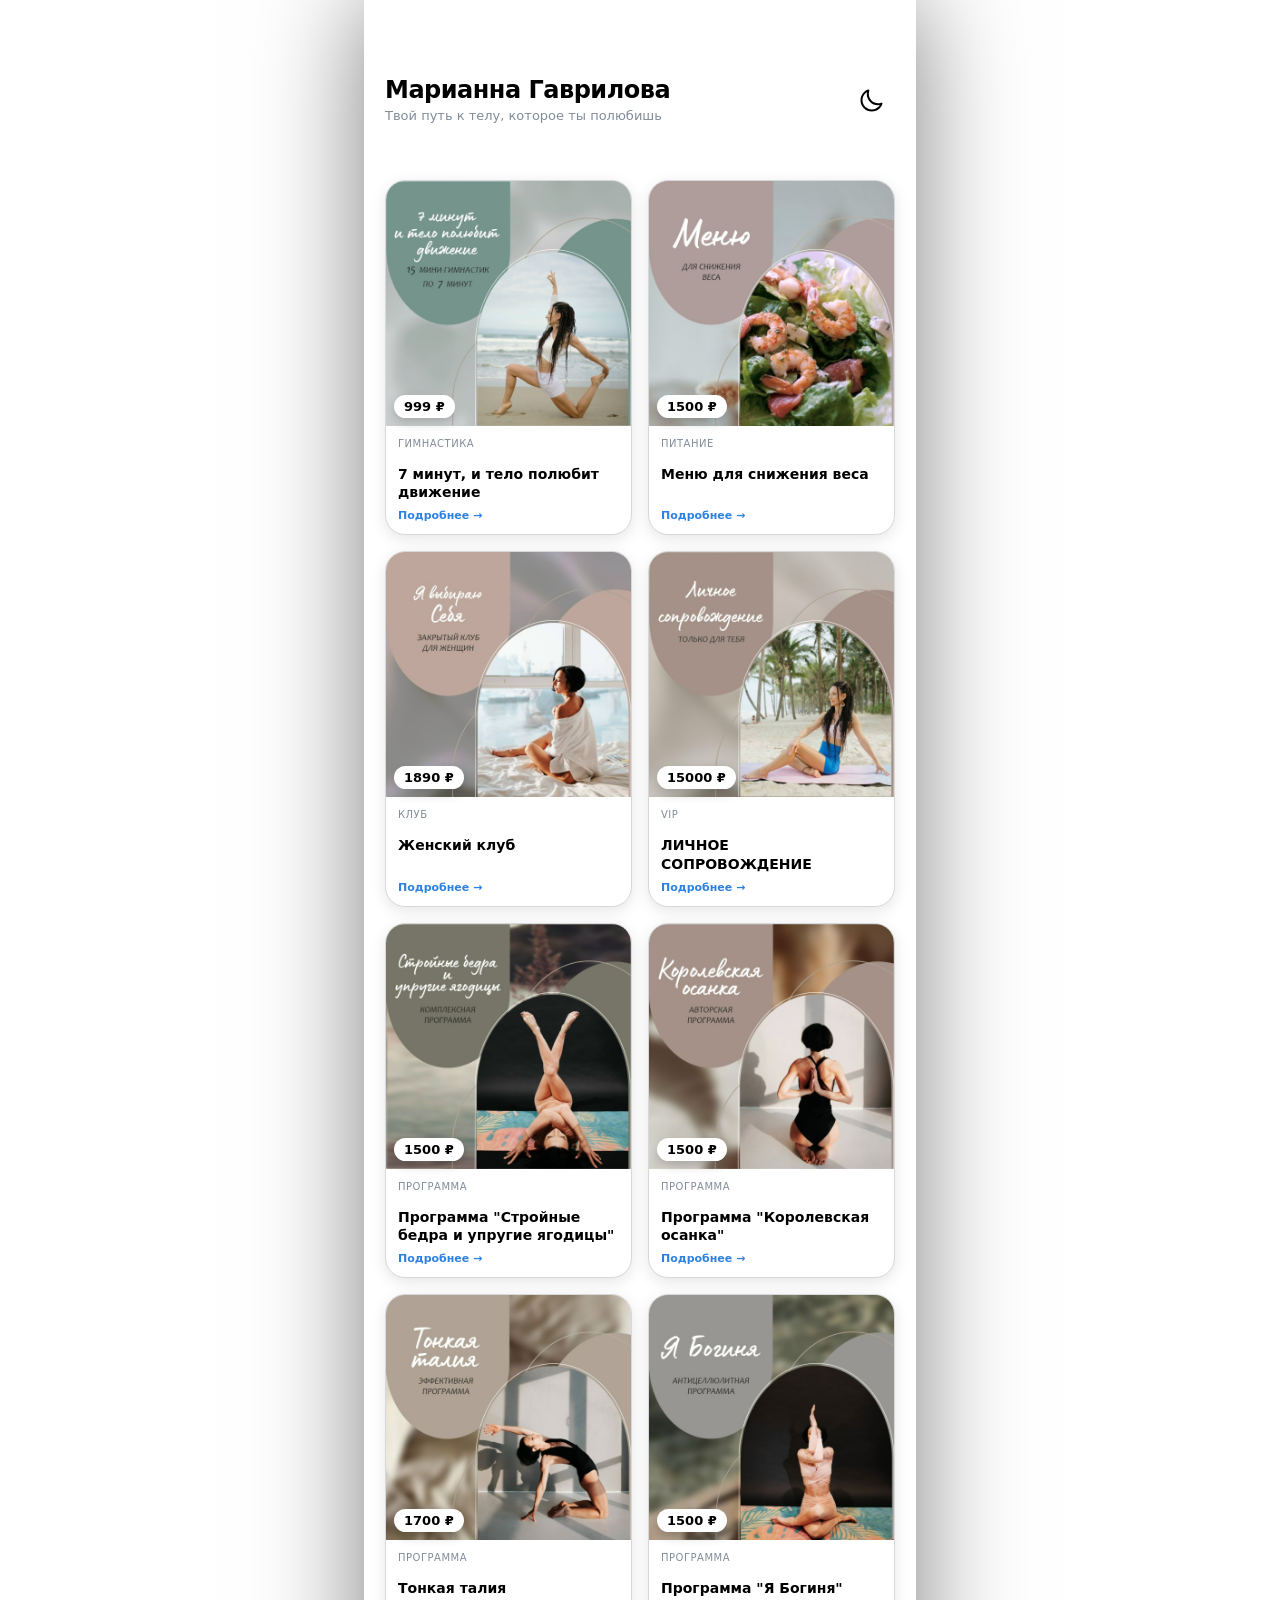
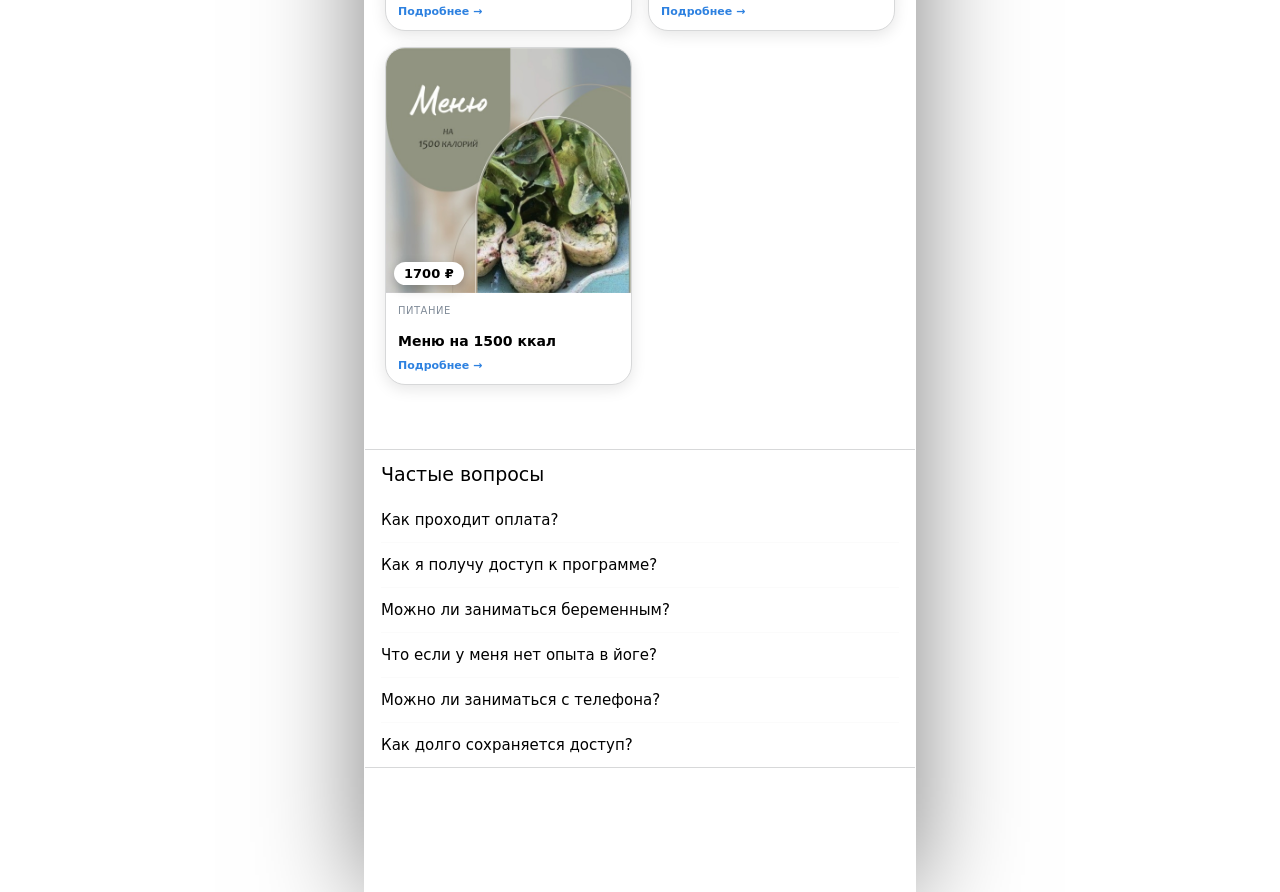
==== commit f7caed8f: "Add files via upload" ====
--- a/index.html
+++ b/index.html
@@ -8,8 +8,8 @@
       content="width=device-width, initial-scale=1, shrink-to-fit=no, user-scalable=no, viewport-fit=cover"
     />
     <title>VK Mini App Boilerplate</title>
-    <script type="module" crossorigin src="./assets/index-CbEZMHIE.js"></script>
-    <link rel="stylesheet" crossorigin href="./assets/index--fZISqut.css">
+    <script type="module" crossorigin src="./assets/index-BccfSTKp.js"></script>
+    <link rel="stylesheet" crossorigin href="./assets/index-B8wx-imp.css">
     <script type="module">import.meta.url;import("_").catch(()=>1);(async function*(){})().next();if(location.protocol!="file:"){window.__vite_is_modern_browser=true}</script>
     <script type="module">!function(){if(window.__vite_is_modern_browser)return;console.warn("vite: loading legacy chunks, syntax error above and the same error below should be ignored");var e=document.getElementById("vite-legacy-polyfill"),n=document.createElement("script");n.src=e.src,n.onload=function(){System.import(document.getElementById('vite-legacy-entry').getAttribute('data-src'))},document.body.appendChild(n)}();</script>
   </head>
@@ -17,6 +17,6 @@
     <div id="root"></div>
     <script nomodule>!function(){var e=document,t=e.createElement("script");if(!("noModule"in t)&&"onbeforeload"in t){var n=!1;e.addEventListener("beforeload",(function(e){if(e.target===t)n=!0;else if(!e.target.hasAttribute("nomodule")||!n)return;e.preventDefault()}),!0),t.type="module",t.src=".",e.head.appendChild(t),t.remove()}}();</script>
     <script nomodule crossorigin id="vite-legacy-polyfill" src="./assets/polyfills-legacy-D4zfMdJs.js"></script>
-    <script nomodule crossorigin id="vite-legacy-entry" data-src="./assets/index-legacy-DwaOfM33.js">System.import(document.getElementById('vite-legacy-entry').getAttribute('data-src'))</script>
+    <script nomodule crossorigin id="vite-legacy-entry" data-src="./assets/index-legacy-CCQxRR0p.js">System.import(document.getElementById('vite-legacy-entry').getAttribute('data-src'))</script>
   </body>
 </html>
--- a/assets/index-B8wx-imp.css
+++ b/assets/index-B8wx-imp.css
@@ -0,0 +1 @@
+@import"https://fonts.googleapis.com/css2?family=Outfit:wght@300;400;600;700&display=swap";.vkui--vkBase--light,:root{--vkui--theme_name:"vkBase"}.vkui--vkBase--dark,.vkui--vkBase--light,:root{--vkui--theme_name_base:"vkBase";--vkui--size_base_padding_horizontal--regular:16px;--vkui--size_switch_height--regular:14px;--vkui--size_switch_height--compact:12px;--vkui--size_switch_width--regular:34px;--vkui--size_switch_width--compact:32px;--vkui--size_switch_pin--regular:20px;--vkui--size_switch_pin--compact:18px;--vkui--size_panel_header_height--regular:56px}.vkui--vkBase--dark,.vkui--vkBase--light,.vkui--vkCom--dark,.vkui--vkCom--light,.vkui--vkIOS--dark,.vkui--vkIOS--light,:root{--vkui--gradient_black:transparent 0%,rgba(0,0,0,.02) 15%,rgba(0,0,0,.08) 30%,rgba(0,0,0,.32) 70%,rgba(0,0,0,.38) 85%,rgba(0,0,0,.4) 100%;--vkui--gradient_white:rgba(255,255,255,0) 0%,rgba(255,255,255,.05) 15%,rgba(255,255,255,.2) 30%,rgba(255,255,255,.8) 70%,rgba(255,255,255,.95) 85%,#fff 100%;--vkui--blur_m:16px;--vkui--font_weight_accent1:600;--vkui--font_weight_accent2:500;--vkui--font_weight_accent3:400;--vkui--font_weight_base1:600;--vkui--font_weight_base2:500;--vkui--font_weight_base3:400;--vkui--font_display_title1--font_size--regular:23px;--vkui--font_display_title1--line_height--regular:28px;--vkui--font_display_title1--font_weight--regular:600;--vkui--font_display_title2--font_size--regular:21px;--vkui--font_display_title2--line_height--regular:26px;--vkui--font_display_title2--font_weight--regular:600;--vkui--font_display_title2--font_size--compact:22px;--vkui--font_display_title2--line_height--compact:24px;--vkui--font_display_title2--font_weight--compact:600;--vkui--font_display_title3--font_size--regular:19px;--vkui--font_display_title3--line_height--regular:24px;--vkui--font_display_title3--font_weight--regular:600;--vkui--font_display_title4--font_size--regular:17px;--vkui--font_display_title4--line_height--regular:22px;--vkui--font_display_title4--font_weight--regular:600;--vkui--font_title1--font_size--regular:24px;--vkui--font_title1--line_height--regular:28px;--vkui--font_title1--font_weight--regular:600;--vkui--font_title2--font_size--regular:20px;--vkui--font_title2--line_height--regular:24px;--vkui--font_title2--font_weight--regular:500;--vkui--font_title3--font_size--regular:17px;--vkui--font_title3--line_height--regular:22px;--vkui--font_title3--font_weight--regular:600;--vkui--font_headline1--font_size--regular:16px;--vkui--font_headline1--line_height--regular:20px;--vkui--font_headline1--font_weight--regular:500;--vkui--font_headline2--font_size--regular:15px;--vkui--font_headline2--line_height--regular:20px;--vkui--font_headline2--font_weight--regular:500;--vkui--font_headline2--font_size--compact:14px;--vkui--font_headline2--line_height--compact:20px;--vkui--font_text--font_size--regular:16px;--vkui--font_text--line_height--regular:20px;--vkui--font_text--font_weight--regular:400;--vkui--font_paragraph--font_size--regular:15px;--vkui--font_paragraph--line_height--regular:20px;--vkui--font_paragraph--font_weight--regular:400;--vkui--font_subhead--font_size--regular:14px;--vkui--font_subhead--line_height--regular:18px;--vkui--font_subhead--font_weight--regular:400;--vkui--font_footnote--font_size--regular:13px;--vkui--font_footnote--line_height--regular:16px;--vkui--font_footnote--font_weight--regular:400;--vkui--font_footnote_caps--font_size--regular:13px;--vkui--font_footnote_caps--line_height--regular:16px;--vkui--font_footnote_caps--font_weight--regular:600;--vkui--font_footnote_caps--text_transform--regular:uppercase;--vkui--font_caption1--font_size--regular:12px;--vkui--font_caption1--line_height--regular:14px;--vkui--font_caption1--font_weight--regular:400;--vkui--font_caption1_caps--font_size--regular:12px;--vkui--font_caption1_caps--line_height--regular:14px;--vkui--font_caption1_caps--font_weight--regular:600;--vkui--font_caption1_caps--text_transform--regular:uppercase;--vkui--font_caption2--font_size--regular:11px;--vkui--font_caption2--line_height--regular:14px;--vkui--font_caption2--font_weight--regular:400;--vkui--font_caption2_caps--font_size--regular:11px;--vkui--font_caption2_caps--line_height--regular:14px;--vkui--font_caption2_caps--font_weight--regular:600;--vkui--font_caption2_caps--text_transform--regular:uppercase;--vkui--font_caption3--font_size--regular:9px;--vkui--font_caption3--line_height--regular:12px;--vkui--font_caption3--font_weight--regular:400;--vkui--font_caption3_caps--font_size--regular:9px;--vkui--font_caption3_caps--line_height--regular:12px;--vkui--font_caption3_caps--font_weight--regular:600;--vkui--font_caption3_caps--text_transform--regular:uppercase;--vkui--size_select_icon_padding--regular:6px;--vkui--size_select_icon_padding--compact:7px;--vkui--size_popup_base_padding--regular:32px;--vkui--size_popup_base_padding--compact:20px;--vkui--size_popup_header_padding--regular:24px;--vkui--size_popup_header_padding--compact:16px;--vkui--size_label_horizontal_margin--regular:16px;--vkui--size_border_radius_rounded--regular:48px;--vkui--size_check_border_radius--regular:4px;--vkui--size_border_radius_paper--regular:12px;--vkui--size_border_radius_promo--regular:20px;--vkui--size_cell_height--regular:48px;--vkui--size_cell_height--compact:44px;--vkui--size_field_height--regular:44px;--vkui--size_field_height--compact:36px;--vkui--size_search_height--regular:36px;--vkui--size_search_height--compact:32px;--vkui--size_button_extra_small_height--regular:24px;--vkui--size_button_extra_small_height--compact:22px;--vkui--size_button_small_height--regular:30px;--vkui--size_button_small_height--compact:28px;--vkui--size_button_medium_height--regular:36px;--vkui--size_button_medium_height--compact:32px;--vkui--size_button_large_height--regular:44px;--vkui--size_button_large_height--compact:36px;--vkui--size_checkbox--regular:16px;--vkui--size_arrow--regular:8px;--vkui--size_arrow_promo--regular:40px;--vkui--size_popup_medium--regular:680px;--vkui--size_popup_large--regular:880px;--vkui--size_field_horizontal_padding--regular:12px;--vkui--size_button_padding_horizontal--regular:12px;--vkui--size_arrow_padding--regular:12px;--vkui--size_tooltip_margin--regular:8px;--vkui--size_icon_u_i--regular:16px;--vkui--size_avatar_x_s--regular:24px;--vkui--size_avatar_s--regular:32px;--vkui--size_avatar_m--regular:48px;--vkui--size_avatar_l--regular:96px;--vkui--size_avatar_x_l--regular:128px;--vkui--size_badge_x_s--regular:12px;--vkui--size_badge_s--regular:16px;--vkui--size_badge_m--regular:24px;--vkui--size_badge_l--regular:44px;--vkui--size_badge_x_l--regular:56px;--vkui--size_cardgrid_padding--regular:8px;--vkui--size_cardgrid_padding_vertical--regular:8px;--vkui--size_base_padding_vertical--regular:12px;--vkui--size_button_group_gap_space--regular:1px;--vkui--size_button_group_gap_small--regular:8px;--vkui--size_button_group_gap_medium--regular:12px;--vkui--size_option_hierarchy--regular:32px;--vkui--size_button_base_small_padding_horizontal--regular:16px;--vkui--size_button_base_medium_padding_horizontal--regular:16px;--vkui--size_button_base_large_padding_horizontal--regular:20px;--vkui--size_button_base_small_padding_horizontal_icon--regular:12px;--vkui--size_button_base_medium_padding_horizontal_icon--regular:12px;--vkui--size_button_base_large_padding_horizontal_icon--regular:16px;--vkui--size_button_tertiary_small_padding_horizontal--regular:12px;--vkui--size_button_tertiary_medium_padding_horizontal--regular:12px;--vkui--size_button_tertiary_large_padding_horizontal--regular:16px;--vkui--size_button_tertiary_small_padding_horizontal_icon--regular:8px;--vkui--size_button_tertiary_medium_padding_horizontal_icon--regular:8px;--vkui--size_button_tertiary_large_padding_horizontal_icon--regular:12px;--vkui--size_button_minimum_width--regular:80px;--vkui--size_split_col_padding_horizontal--regular:16px;--vkui--size_subnavigation_bar_gap--regular:8px;--vkui--size_subnavigation_bar_padding_vertical--regular:12px;--vkui--size_border1x--regular:1px;--vkui--size_border2x--regular:.5px;--vkui--size_border3x--regular:.33px;--vkui--spacing_size_3xs:2px;--vkui--spacing_size_2xs:2px;--vkui--spacing_size_xs:4px;--vkui--spacing_size_s:6px;--vkui--spacing_size_m:8px;--vkui--spacing_size_l:10px;--vkui--spacing_size_xl:12px;--vkui--spacing_size_2xl:16px;--vkui--spacing_size_3xl:20px;--vkui--spacing_size_4xl:24px;--vkui--animation_duration_l:.4s;--vkui--animation_duration_m:.2s;--vkui--animation_duration_s:.1s;--vkui--animation_easing_default:cubic-bezier(.3,.3,.5,1);--vkui--opacity_disable:.4;--vkui--opacity_disable_accessibility:.64;--vkui--opacity_active:.72;--vkui--z_index_modal:99;--vkui--z_index_popout:100;--vkui--font_headline--font_size--regular:16px;--vkui--font_headline--line_height--regular:20px;--vkui--font_headline--font_weight--regular:500;--vkui--color_background_accent_tint:#5a9eff;--vkui--color_background_contrast_secondary_alpha--hover:rgba(255,255,255,.24);--vkui--color_background_contrast_secondary_alpha--active:rgba(255,255,255,.28);--vkui--color_text_primary_invariably:#000;--vkui--color_text_link_tint:#71aaeb;--vkui--color_text_link_visited:#4986cc;--vkui--color_icon_contrast_secondary:#f2f3f5;--vkui--color_accent_orange_fire:#f05c44;--vkui--color_accent_secondary:#3f8ae0;--vkui--color_overlay_primary:rgba(0,0,0,.4);--vkui--color_overlay_primary--hover:rgba(0,0,0,.44);--vkui--color_overlay_primary--active:rgba(0,0,0,.48);--vkui--color_avatar_overlay:rgba(0,0,0,.6);--vkui--color_avatar_overlay--hover:rgba(0,0,0,.64);--vkui--color_avatar_overlay--active:rgba(0,0,0,.68);--vkui--color_avatar_overlay_inverse_alpha:rgba(255,255,255,.85);--vkui--color_avatar_overlay_inverse_alpha--hover:rgba(255,255,255,.89);--vkui--color_avatar_overlay_inverse_alpha--active:rgba(255,255,255,.93);--vkui--color_transparent:transparent}.vkui--vkBase--light,.vkui--vkCom--light,.vkui--vkIOS--light,:root{--vkui--gradient_tint:rgba(250,250,250,0) 0%,rgba(250,250,250,.05) 15%,rgba(250,250,250,.2) 30%,rgba(250,250,250,.8) 70%,rgba(250,250,250,.95) 85%,#f9f9f9 100%;--vkui--gradient:rgba(255,255,255,0) 0%,rgba(255,255,255,.05) 15%,rgba(255,255,255,.2) 30%,rgba(255,255,255,.8) 70%,rgba(255,255,255,.95) 85%,#fff 100%;--vkui--elevation1:0px 0px 2px rgba(0,0,0,.03),0px 2px 2px rgba(0,0,0,.06);--vkui--elevation1_invert_y:0px 0px 2px rgba(0,0,0,.03),0px -2px 2px rgba(0,0,0,.06);--vkui--elevation2:0px 4px 8px rgba(0,0,0,.04),0px 0px 4px rgba(0,0,0,.06);--vkui--elevation3:0px 0px 2px rgba(0,0,0,.08),0px 4px 16px rgba(0,0,0,.08);--vkui--elevation4:0px 0px 8px rgba(0,0,0,.12),0px 16px 16px rgba(0,0,0,.16);--vkui--colors_scheme:light;--vkui--color_background_accent_tint--hover:#5698f7;--vkui--color_background_accent_tint--active:#5393ef;--vkui--color_background_accent_alternative--hover:#2483e4;--vkui--color_background_accent_alternative--active:#237edd;--vkui--color_background_content--hover:#f5f5f7;--vkui--color_background_content--active:#ebecef;--vkui--color_background_content_alpha:rgba(255,255,255,.8);--vkui--color_background_content_alpha--hover:rgba(255,255,255,.84);--vkui--color_background_content_alpha--active:rgba(255,255,255,.88);--vkui--color_background_content_inverse:#19191a;--vkui--color_background_content_inverse--hover:#18191b;--vkui--color_background_content_inverse--active:#17181d;--vkui--color_background_tertiary_alpha:rgba(0,0,0,.03);--vkui--color_background_tertiary_alpha--hover:rgba(0,0,0,.07);--vkui--color_background_tertiary_alpha--active:rgba(0,0,0,.11);--vkui--color_background_contrast--hover:#f5f5f7;--vkui--color_background_contrast--active:#ebecef;--vkui--color_background_contrast_secondary_alpha:rgba(255,255,255,.2);--vkui--color_background_contrast_themed:#fff;--vkui--color_background_contrast_themed--hover:#f5f5f7;--vkui--color_background_contrast_themed--active:#ebecef;--vkui--color_background_modal:#fff;--vkui--color_background_modal--hover:#f5f5f7;--vkui--color_background_modal--active:#ebecef;--vkui--color_background_positive--hover:#48ac4a;--vkui--color_background_positive--active:#45a64a;--vkui--color_background_positive_tint:#e8f9e8;--vkui--color_background_positive_tint--hover:#dff0e1;--vkui--color_background_positive_tint--active:#d5e6da;--vkui--color_background_warning:#fff2d6;--vkui--color_background_warning--hover:#f5e9d0;--vkui--color_background_warning--active:#ebe0ca;--vkui--color_background_negative--hover:#dd4446;--vkui--color_background_negative--active:#d44245;--vkui--color_background_info_tint:#deeeff;--vkui--color_background_info_tint--hover:#d5e5f7;--vkui--color_background_info_tint--active:#ccdcef;--vkui--color_header_background--hover:#f5f5f7;--vkui--color_header_background--active:#ebecef;--vkui--color_text_primary:#000;--vkui--color_text_primary--hover:#000102;--vkui--color_text_primary--active:#000105;--vkui--color_text_primary_alpha:rgba(37,41,46,.84);--vkui--color_text_primary_alpha--hover:rgba(37,41,46,.88);--vkui--color_text_primary_alpha--active:rgba(37,41,46,.92);--vkui--color_text_primary_invariably--hover:#000102;--vkui--color_text_primary_invariably--active:#000105;--vkui--color_text_secondary--hover:#7c8795;--vkui--color_text_secondary--active:#778292;--vkui--color_text_secondary_alpha:rgba(37,41,46,.55);--vkui--color_text_secondary_alpha--hover:rgba(37,41,46,.59);--vkui--color_text_secondary_alpha--active:rgba(37,41,46,.63);--vkui--color_text_tertiary--hover:#939ca9;--vkui--color_text_tertiary--active:#8d96a4;--vkui--color_text_contrast--hover:#f5f5f7;--vkui--color_text_contrast--active:#ebecef;--vkui--color_text_contrast_themed--hover:#f5f5f7;--vkui--color_text_contrast_themed--active:#ebecef;--vkui--color_text_positive--hover:#48ac4a;--vkui--color_text_positive--active:#45a64a;--vkui--color_text_negative--hover:#dd4446;--vkui--color_text_negative--active:#d44245;--vkui--color_text_link_tint--hover:#6ca4e4;--vkui--color_text_link_tint--active:#689edd;--vkui--color_text_link_visited--hover:#4681c6;--vkui--color_text_link_visited--active:#437dc1;--vkui--color_link_contrast--hover:#f5f5f7;--vkui--color_link_contrast--active:#ebecef;--vkui--color_icon_primary:#2c2d2e;--vkui--color_icon_primary--hover:#2a2c2f;--vkui--color_icon_primary--active:#282b2f;--vkui--color_icon_primary_invariably--hover:#2a2c2f;--vkui--color_icon_primary_invariably--active:#282b2f;--vkui--color_icon_medium_alpha:rgba(0,0,0,.48);--vkui--color_icon_medium_alpha--hover:rgba(0,0,0,.52);--vkui--color_icon_medium_alpha--active:rgba(0,0,0,.56);--vkui--color_icon_secondary--hover:#939ca9;--vkui--color_icon_secondary--active:#8d96a4;--vkui--color_icon_secondary_alpha:rgba(0,0,0,.36);--vkui--color_icon_secondary_alpha--hover:rgba(0,0,0,.4);--vkui--color_icon_secondary_alpha--active:rgba(0,0,0,.44);--vkui--color_icon_tertiary_alpha:rgba(0,0,0,.24);--vkui--color_icon_tertiary_alpha--hover:rgba(0,0,0,.28);--vkui--color_icon_tertiary_alpha--active:rgba(0,0,0,.32);--vkui--color_icon_contrast--hover:#f5f5f7;--vkui--color_icon_contrast--active:#ebecef;--vkui--color_icon_contrast_themed--hover:#f5f5f7;--vkui--color_icon_contrast_themed--active:#ebecef;--vkui--color_icon_contrast_secondary--hover:#e8eaee;--vkui--color_icon_contrast_secondary--active:#dfe1e6;--vkui--color_icon_positive--hover:#48ac4a;--vkui--color_icon_positive--active:#45a64a;--vkui--color_icon_warning:#f8a01c;--vkui--color_icon_warning--hover:#ee9a1d;--vkui--color_icon_warning--active:#e4941f;--vkui--color_icon_negative--hover:#dd4446;--vkui--color_icon_negative--active:#d44245;--vkui--color_separator_primary2x--hover:#c3c4c7;--vkui--color_separator_primary2x--active:#bbbdc1;--vkui--color_separator_primary3x--hover:#b6b8bc;--vkui--color_separator_primary3x--active:#afb1b6;--vkui--color_separator_primary_alpha:rgba(0,0,0,.12);--vkui--color_separator_primary_alpha--hover:rgba(0,0,0,.16);--vkui--color_separator_primary_alpha--active:rgba(0,0,0,.2);--vkui--color_stroke_positive--hover:#48ac4a;--vkui--color_stroke_positive--active:#45a64a;--vkui--color_stroke_negative--hover:#dd4446;--vkui--color_stroke_negative--active:#d44245;--vkui--color_stroke_contrast:#fff;--vkui--color_stroke_contrast--hover:#f5f5f7;--vkui--color_stroke_contrast--active:#ebecef;--vkui--color_stroke_primary:#2c2d2e;--vkui--color_stroke_primary--hover:#2a2c2f;--vkui--color_stroke_primary--active:#282b2f;--vkui--color_image_border_alpha:rgba(0,0,0,.08);--vkui--color_image_border_alpha--hover:rgba(0,0,0,.12);--vkui--color_image_border_alpha--active:rgba(0,0,0,.16);--vkui--color_field_border_alpha:rgba(0,0,0,.12);--vkui--color_field_border_alpha--hover:rgba(0,0,0,.24);--vkui--color_field_border_alpha--active:rgba(0,0,0,.36);--vkui--color_accent_red--hover:#f53247;--vkui--color_accent_red--active:#eb3046;--vkui--color_accent_orange_fire--hover:#e65944;--vkui--color_accent_orange_fire--active:#dd5643;--vkui--color_accent_orange--hover:#f59a02;--vkui--color_accent_orange--active:#eb9405;--vkui--color_accent_orange_peach:#f9b54f;--vkui--color_accent_orange_peach--hover:#efae4e;--vkui--color_accent_orange_peach--active:#e5a84e;--vkui--color_accent_green--hover:#48ac4a;--vkui--color_accent_green--active:#45a64a;--vkui--color_accent_purple--hover:#6e59df;--vkui--color_accent_purple--active:#6a56d8;--vkui--color_accent_violet--hover:#742dbb;--vkui--color_accent_violet--active:#6f2cb6;--vkui--color_accent_raspberry_pink:#e03fab;--vkui--color_accent_raspberry_pink--hover:#d73da7;--vkui--color_accent_raspberry_pink--active:#ce3ba2;--vkui--color_accent_secondary--hover:#3c85d9;--vkui--color_accent_secondary--active:#3a80d3;--vkui--color_action_sheet_text:#3f8ae0;--vkui--color_action_sheet_text--hover:#3c85d9;--vkui--color_action_sheet_text--active:#3a80d3;--vkui--color_image_placeholder:#f2f3f5;--vkui--color_image_placeholder--hover:#e8eaee;--vkui--color_image_placeholder--active:#dfe1e6;--vkui--color_image_placeholder_alpha:rgba(0,28,61,.08);--vkui--color_image_placeholder_alpha--hover:rgba(0,28,61,.12);--vkui--color_image_placeholder_alpha--active:rgba(0,28,61,.16);--vkui--color_write_bar_input_border_alpha:rgba(0,0,0,.08);--vkui--color_write_bar_input_border_alpha--hover:rgba(0,0,0,.12);--vkui--color_write_bar_input_border_alpha--active:rgba(0,0,0,.16);--vkui--color_segmented_control:#fff;--vkui--color_segmented_control--hover:#f5f5f7;--vkui--color_segmented_control--active:#ebecef;--vkui--color_tabbar_text_inactive:#99a2ad;--vkui--color_tabbar_text_inactive--hover:#939ca9;--vkui--color_tabbar_text_inactive--active:#8d96a4;--vkui--color_transparent--hover:rgba(0,16,61,.04);--vkui--color_transparent--active:rgba(0,16,61,.08)}.vkui--vkBase--dark,.vkui--vkBase--light,.vkui--vkIOS--dark,.vkui--vkIOS--light,:root{--vkui--font_family_fallbacks:-apple-system,system-ui,"Helvetica Neue",Roboto,sans-serif;--vkui--font_family_accent:-apple-system,system-ui,"Helvetica Neue",Roboto,sans-serif;--vkui--font_family_base:-apple-system,system-ui,"Helvetica Neue",Roboto,sans-serif;--vkui--font_display_title1--font_family--regular:-apple-system,system-ui,"Helvetica Neue",Roboto,sans-serif;--vkui--font_display_title2--font_family--regular:-apple-system,system-ui,"Helvetica Neue",Roboto,sans-serif;--vkui--font_display_title2--font_family--compact:-apple-system,system-ui,"Helvetica Neue",Roboto,sans-serif;--vkui--font_display_title3--font_family--regular:-apple-system,system-ui,"Helvetica Neue",Roboto,sans-serif;--vkui--font_display_title4--font_family--regular:-apple-system,system-ui,"Helvetica Neue",Roboto,sans-serif;--vkui--font_title1--font_family--regular:-apple-system,system-ui,"Helvetica Neue",Roboto,sans-serif;--vkui--font_title2--font_family--regular:-apple-system,system-ui,"Helvetica Neue",Roboto,sans-serif;--vkui--font_title3--font_family--regular:-apple-system,system-ui,"Helvetica Neue",Roboto,sans-serif;--vkui--font_headline1--font_family--regular:-apple-system,system-ui,"Helvetica Neue",Roboto,sans-serif;--vkui--font_headline1--font_size--compact:15px;--vkui--font_headline1--line_height--compact:20px;--vkui--font_headline2--font_family--regular:-apple-system,system-ui,"Helvetica Neue",Roboto,sans-serif;--vkui--font_text--font_family--regular:-apple-system,system-ui,"Helvetica Neue",Roboto,sans-serif;--vkui--font_text--font_size--compact:15px;--vkui--font_text--line_height--compact:20px;--vkui--font_paragraph--font_family--regular:-apple-system,system-ui,"Helvetica Neue",Roboto,sans-serif;--vkui--font_subhead--font_family--regular:-apple-system,system-ui,"Helvetica Neue",Roboto,sans-serif;--vkui--font_subhead--font_size--compact:13px;--vkui--font_subhead--line_height--compact:16px;--vkui--font_footnote--font_family--regular:-apple-system,system-ui,"Helvetica Neue",Roboto,sans-serif;--vkui--font_footnote_caps--font_family--regular:-apple-system,system-ui,"Helvetica Neue",Roboto,sans-serif;--vkui--font_caption1--font_family--regular:-apple-system,system-ui,"Helvetica Neue",Roboto,sans-serif;--vkui--font_caption1_caps--font_family--regular:-apple-system,system-ui,"Helvetica Neue",Roboto,sans-serif;--vkui--font_caption2--font_family--regular:-apple-system,system-ui,"Helvetica Neue",Roboto,sans-serif;--vkui--font_caption2_caps--font_family--regular:-apple-system,system-ui,"Helvetica Neue",Roboto,sans-serif;--vkui--font_caption3--font_family--regular:-apple-system,system-ui,"Helvetica Neue",Roboto,sans-serif;--vkui--font_caption3_caps--font_family--regular:-apple-system,system-ui,"Helvetica Neue",Roboto,sans-serif;--vkui--size_popup_small--regular:430px;--vkui--size_form_item_padding_vertical--regular:12px;--vkui--font_headline--font_family--regular:-apple-system,system-ui,"Helvetica Neue",Roboto,sans-serif;--vkui--font_headline--font_size--compact:15px;--vkui--font_headline--line_height--compact:20px;--vkui--color_background_contrast_inverse:#2c2d2e;--vkui--color_background_positive:#4bb34b;--vkui--color_text_positive:#4bb34b;--vkui--color_icon_primary_invariably:#2c2d2e;--vkui--color_icon_positive:#4bb34b;--vkui--color_stroke_positive:#4bb34b;--vkui--color_accent_gray:#a3adb8;--vkui--color_accent_red:#ff3347;--vkui--color_accent_orange:#ffa000;--vkui--color_accent_lime:#aff70d;--vkui--color_accent_green:#4bb34b;--vkui--color_accent_cyan:#13ffd0;--vkui--color_accent_azure:#07f;--vkui--color_accent_pink:#f45fff;--vkui--color_overlay_secondary:rgba(0,0,0,.27);--vkui--color_overlay_secondary--hover:rgba(0,0,0,.31);--vkui--color_overlay_secondary--active:rgba(0,0,0,.35)}.vkui--vkBase--dark,.vkui--vkBase--light,.vkui--vkCom--dark,.vkui--vkCom--light,:root{--vkui--size_border_radius--regular:8px;--vkui--size_card_border_radius--regular:8px;--vkui--size_panel_header_height--compact:48px;--vkui--animation_easing_platform:cubic-bezier(.4,0,.2,1)}.vkui--vkBase--light,.vkui--vkIOS--light,:root{--vkui--color_background_accent:#2688eb;--vkui--color_background_accent--hover:#2483e4;--vkui--color_background_accent--active:#237edd;--vkui--color_background_accent_themed:#2688eb;--vkui--color_background_accent_themed--hover:#2483e4;--vkui--color_background_accent_themed--active:#237edd;--vkui--color_background_accent_themed_alpha:rgba(38,136,235,.2);--vkui--color_background_accent_themed_alpha--hover:rgba(38,136,235,.24);--vkui--color_background_accent_themed_alpha--active:rgba(38,136,235,.28);--vkui--color_background:#ebedf0;--vkui--color_background--hover:#e2e4e9;--vkui--color_background--active:#d8dbe2;--vkui--color_background_content:#fff;--vkui--color_background_secondary:#f5f5f5;--vkui--color_background_secondary--hover:#ebecee;--vkui--color_background_secondary--active:#e1e3e6;--vkui--color_background_secondary_alpha:rgba(0,0,0,.04);--vkui--color_background_secondary_alpha--hover:rgba(0,0,0,.08);--vkui--color_background_secondary_alpha--active:rgba(0,0,0,.12);--vkui--color_background_tertiary:#f9f9f9;--vkui--color_background_tertiary--hover:#eff0f1;--vkui--color_background_tertiary--active:#e5e6ea;--vkui--color_background_contrast:#fff;--vkui--color_background_contrast_inverse--hover:#2a2c2f;--vkui--color_background_contrast_inverse--active:#282b2f;--vkui--color_background_modal_inverse:#1c1d1e;--vkui--color_background_modal_inverse--hover:#1b1c1f;--vkui--color_background_modal_inverse--active:#1a1c20;--vkui--color_background_negative:#e64646;--vkui--color_background_negative_tint:#ffe9e9;--vkui--color_background_negative_tint--hover:#f5e0e2;--vkui--color_background_negative_tint--active:#ebd8db;--vkui--color_field_background:#f2f3f5;--vkui--color_field_background--hover:#e8eaee;--vkui--color_field_background--active:#dfe1e6;--vkui--color_header_background:#fff;--vkui--color_text_accent:#2688eb;--vkui--color_text_accent--hover:#2483e4;--vkui--color_text_accent--active:#237edd;--vkui--color_text_accent_themed:#2688eb;--vkui--color_text_accent_themed--hover:#2483e4;--vkui--color_text_accent_themed--active:#237edd;--vkui--color_text_secondary:#818c99;--vkui--color_text_subhead:#6d7885;--vkui--color_text_subhead--hover:#697482;--vkui--color_text_subhead--active:#64707f;--vkui--color_text_tertiary:#99a2ad;--vkui--color_text_contrast:#fff;--vkui--color_text_contrast_themed:#fff;--vkui--color_text_negative:#e64646;--vkui--color_text_link:#2d81e0;--vkui--color_text_link--hover:#2b7cd9;--vkui--color_text_link--active:#2978d3;--vkui--color_text_link_themed:#2d81e0;--vkui--color_text_link_themed--hover:#2b7cd9;--vkui--color_text_link_themed--active:#2978d3;--vkui--color_text_muted:#2c2d2e;--vkui--color_text_muted--hover:#2a2c2f;--vkui--color_text_muted--active:#282b2f;--vkui--color_link_contrast:#fff;--vkui--color_icon_accent:#2688eb;--vkui--color_icon_accent--hover:#2483e4;--vkui--color_icon_accent--active:#237edd;--vkui--color_icon_accent_themed:#2688eb;--vkui--color_icon_accent_themed--hover:#2483e4;--vkui--color_icon_accent_themed--active:#237edd;--vkui--color_icon_medium:#818c99;--vkui--color_icon_medium--hover:#7c8795;--vkui--color_icon_medium--active:#778292;--vkui--color_icon_secondary:#99a2ad;--vkui--color_icon_tertiary:#b8c1cc;--vkui--color_icon_tertiary--hover:#b1bac6;--vkui--color_icon_tertiary--active:#a9b3c1;--vkui--color_icon_contrast:#fff;--vkui--color_icon_contrast_themed:#fff;--vkui--color_icon_negative:#e64646;--vkui--color_stroke_accent:#2688eb;--vkui--color_stroke_accent--hover:#2483e4;--vkui--color_stroke_accent--active:#237edd;--vkui--color_stroke_accent_themed:#2688eb;--vkui--color_stroke_accent_themed--hover:#2483e4;--vkui--color_stroke_accent_themed--active:#237edd;--vkui--color_separator_primary:#d7d8d9;--vkui--color_separator_primary--hover:#ced0d3;--vkui--color_separator_primary--active:#c6c8cd;--vkui--color_separator_primary2x:#cbcccd;--vkui--color_separator_primary3x:#bebfc1;--vkui--color_separator_secondary:#e1e3e6;--vkui--color_separator_secondary--hover:#d8dbdf;--vkui--color_separator_secondary--active:#cfd2d8;--vkui--color_stroke_negative:#e64646;--vkui--color_accent_blue:#2688eb;--vkui--color_accent_blue--hover:#2483e4;--vkui--color_accent_blue--active:#237edd;--vkui--color_accent_gray--hover:#9ca7b3;--vkui--color_accent_gray--active:#96a0ae;--vkui--color_accent_lime--hover:#a8ee0f;--vkui--color_accent_lime--active:#a1e511;--vkui--color_accent_cyan--hover:#12f5ca;--vkui--color_accent_cyan--active:#11ecc4;--vkui--color_accent_azure--hover:#0073f7;--vkui--color_accent_azure--active:#006fef;--vkui--color_accent_purple:#735ce6;--vkui--color_accent_violet:#792ec0;--vkui--color_accent_pink--hover:#ea5cf7;--vkui--color_accent_pink--active:#e059ef;--vkui--color_skeleton_from:#f5f5f5;--vkui--color_skeleton_from--hover:#ebecee;--vkui--color_skeleton_from--active:#e1e3e6;--vkui--color_skeleton_to:#e1e3e6;--vkui--color_skeleton_to--hover:#d8dbdf;--vkui--color_skeleton_to--active:#cfd2d8;--vkui--color_button_text:#2688eb;--vkui--color_button_text--hover:#2483e4;--vkui--color_button_text--active:#237edd;--vkui--color_button_icon:#2688eb;--vkui--color_button_icon--hover:#2483e4;--vkui--color_button_icon--active:#237edd;--vkui--color_button_stroke:#2688eb;--vkui--color_button_stroke--hover:#2483e4;--vkui--color_button_stroke--active:#237edd;--vkui--color_write_bar_icon:#3f8ae0;--vkui--color_write_bar_icon--hover:#3c85d9;--vkui--color_write_bar_icon--active:#3a80d3;--vkui--color_write_bar_input_background:#f2f3f5;--vkui--color_write_bar_input_background--hover:#e8eaee;--vkui--color_write_bar_input_background--active:#dfe1e6;--vkui--color_write_bar_input_border:#e1e3e6;--vkui--color_write_bar_input_border--hover:#d8dbdf;--vkui--color_write_bar_input_border--active:#cfd2d8;--vkui--color_track_background:#e1e3e6;--vkui--color_track_background--hover:#d8dbdf;--vkui--color_track_background--active:#cfd2d8;--vkui--color_track_buffer:#a0bfe4;--vkui--color_track_buffer--hover:#9ab8dd;--vkui--color_track_buffer--active:#93b1d7;--vkui--color_search_field_background:#ebedf0;--vkui--color_search_field_background--hover:#e2e4e9;--vkui--color_search_field_background--active:#d8dbe2;--vkui--color_panel_header_icon:#2688eb;--vkui--color_panel_header_icon--hover:#2483e4;--vkui--color_panel_header_icon--active:#237edd}.vkui--vkBase--light,.vkui--vkCom--dark,.vkui--vkCom--light,.vkui--vkIOS--light,:root{--vkui--color_background_accent_alternative:#2688eb}.vkui--vkBase--dark{--vkui--theme_name:"vkBaseDark"}.vkui--vkBase--dark,.vkui--vkIOS--dark{--vkui--gradient_tint:rgba(32,32,33,0) 0%,rgba(32,32,33,.05) 15%,rgba(32,32,33,.2) 30%,rgba(32,32,33,.8) 70%,rgba(32,32,33,.95) 85%,#202021 100%;--vkui--gradient:rgba(25,25,26,0) 0%,rgba(25,25,26,.05) 15%,rgba(25,25,26,.2) 30%,rgba(25,25,26,.8) 70%,rgba(25,25,26,.95) 85%,#19191a 100%;--vkui--color_background_accent:#529ef4;--vkui--color_background_accent--hover:#59a2f4;--vkui--color_background_accent--active:#60a6f5;--vkui--color_background_accent_themed:#fff;--vkui--color_background_accent_themed--hover:#ebedf0;--vkui--color_background_accent_themed--active:#d7d8db;--vkui--color_background_accent_alternative:#529ef4;--vkui--color_background_accent_alternative--hover:#59a2f4;--vkui--color_background_accent_alternative--active:#60a6f5;--vkui--color_background:#0a0a0a;--vkui--color_background--hover:#141414;--vkui--color_background--active:#1e1e1e;--vkui--color_background_content:#19191a;--vkui--color_background_content--hover:#222223;--vkui--color_background_content--active:#2b2b2c;--vkui--color_background_secondary:#232324;--vkui--color_background_secondary--hover:#2c2c2d;--vkui--color_background_secondary--active:#353536;--vkui--color_background_secondary_alpha:rgba(255,255,255,.1);--vkui--color_background_secondary_alpha--hover:rgba(255,255,255,.14);--vkui--color_background_secondary_alpha--active:rgba(255,255,255,.18);--vkui--color_background_tertiary:#202021;--vkui--color_background_tertiary--hover:#29292a;--vkui--color_background_tertiary--active:#323233;--vkui--color_background_contrast_inverse--hover:#343536;--vkui--color_background_contrast_inverse--active:#3d3e3f;--vkui--color_background_contrast_themed:#2c2d2e;--vkui--color_background_contrast_themed--hover:#343536;--vkui--color_background_contrast_themed--active:#3d3e3f;--vkui--color_background_modal:#1c1d1e;--vkui--color_background_modal--hover:#252627;--vkui--color_background_modal--active:#2e2f30;--vkui--color_background_positive_tint:#2e3e2b;--vkui--color_background_positive_tint--hover:#364633;--vkui--color_background_positive_tint--active:#3f4d3c;--vkui--color_background_negative:#ff5c5c;--vkui--color_field_background:#232324;--vkui--color_field_background--hover:#2c2c2d;--vkui--color_field_background--active:#353536;--vkui--color_header_background:#19191a;--vkui--color_header_background--hover:#222223;--vkui--color_header_background--active:#2b2b2c;--vkui--color_text_accent:#529ef4;--vkui--color_text_accent--hover:#59a2f4;--vkui--color_text_accent--active:#60a6f5;--vkui--color_text_accent_themed:#fff;--vkui--color_text_accent_themed--hover:#ebedf0;--vkui--color_text_accent_themed--active:#d7d8db;--vkui--color_text_primary:#e1e3e6;--vkui--color_text_secondary:#76787a;--vkui--color_text_secondary--hover:#7b7d7f;--vkui--color_text_secondary--active:#818385;--vkui--color_text_subhead:#969a9f;--vkui--color_text_subhead--hover:#9a9ea3;--vkui--color_text_subhead--active:#9ea2a7;--vkui--color_text_tertiary:#5d5f61;--vkui--color_text_tertiary--hover:#636567;--vkui--color_text_tertiary--active:#6a6c6e;--vkui--color_text_contrast_themed:#000;--vkui--color_text_contrast_themed--hover:#0a0a0a;--vkui--color_text_contrast_themed--active:#141414;--vkui--color_text_negative:#ff5c5c;--vkui--color_text_link:#529ef4;--vkui--color_text_link--hover:#59a2f4;--vkui--color_text_link--active:#60a6f5;--vkui--color_text_link_themed:#fff;--vkui--color_text_link_themed--hover:#ebedf0;--vkui--color_text_link_themed--active:#d7d8db;--vkui--color_text_muted:#e1e3e6;--vkui--color_text_muted--hover:#e2e4e7;--vkui--color_text_muted--active:#e3e5e8;--vkui--color_icon_accent:#529ef4;--vkui--color_icon_accent--hover:#59a2f4;--vkui--color_icon_accent--active:#60a6f5;--vkui--color_icon_accent_themed:#fff;--vkui--color_icon_accent_themed--hover:#ebedf0;--vkui--color_icon_accent_themed--active:#d7d8db;--vkui--color_icon_medium:#b0b1b6;--vkui--color_icon_medium--hover:#b3b4b9;--vkui--color_icon_medium--active:#b6b7bc;--vkui--color_icon_medium_alpha:rgba(241,247,255,.66);--vkui--color_icon_medium_alpha--hover:rgba(241,247,255,.7);--vkui--color_icon_medium_alpha--active:rgba(241,247,255,.74);--vkui--color_icon_secondary:#76787a;--vkui--color_icon_secondary--hover:#7b7d7f;--vkui--color_icon_secondary--active:#818385;--vkui--color_icon_secondary_alpha:rgba(241,247,255,.43);--vkui--color_icon_secondary_alpha--hover:rgba(241,247,255,.47);--vkui--color_icon_secondary_alpha--active:rgba(241,247,255,.51);--vkui--color_icon_tertiary:#5d5f61;--vkui--color_icon_tertiary--hover:#636567;--vkui--color_icon_tertiary--active:#6a6c6e;--vkui--color_icon_tertiary_alpha:rgba(255,255,255,.3);--vkui--color_icon_tertiary_alpha--hover:rgba(255,255,255,.34);--vkui--color_icon_tertiary_alpha--active:rgba(255,255,255,.38);--vkui--color_icon_contrast--hover:#ebedf0;--vkui--color_icon_contrast--active:#d7d8db;--vkui--color_icon_contrast_themed:#000;--vkui--color_icon_contrast_themed--hover:#0a0a0a;--vkui--color_icon_contrast_themed--active:#141414;--vkui--color_icon_negative:#ff5c5c;--vkui--color_stroke_accent:#529ef4;--vkui--color_stroke_accent--hover:#59a2f4;--vkui--color_stroke_accent--active:#60a6f5;--vkui--color_stroke_accent_themed:#fff;--vkui--color_stroke_accent_themed--hover:#ebedf0;--vkui--color_stroke_accent_themed--active:#d7d8db;--vkui--color_separator_secondary:#141415;--vkui--color_separator_secondary--hover:#1d1d1e;--vkui--color_separator_secondary--active:#272728;--vkui--color_stroke_negative:#ff5c5c;--vkui--color_accent_blue:#71aaeb;--vkui--color_accent_blue--hover:#77adec;--vkui--color_accent_blue--active:#7cb1ed;--vkui--color_accent_gray--hover:#a7b0bb;--vkui--color_accent_gray--active:#aab4be;--vkui--color_accent_lime--hover:#b2f717;--vkui--color_accent_lime--active:#b5f820;--vkui--color_accent_cyan--hover:#1cffd2;--vkui--color_accent_cyan--active:#26ffd4;--vkui--color_accent_azure--hover:#0a7cff;--vkui--color_accent_azure--active:#1482ff;--vkui--color_accent_purple:#9985ff;--vkui--color_accent_purple--hover:#9d8aff;--vkui--color_accent_purple--active:#a18fff;--vkui--color_accent_violet:#a94fff;--vkui--color_accent_pink--hover:#f465ff;--vkui--color_accent_pink--active:#f56cff;--vkui--color_skeleton_from:#232324;--vkui--color_skeleton_from--hover:#2c2c2d;--vkui--color_skeleton_from--active:#353536;--vkui--color_skeleton_to:#2c2d2e;--vkui--color_skeleton_to--hover:#343536;--vkui--color_skeleton_to--active:#3d3e3f;--vkui--color_button_text:#fff;--vkui--color_button_text--hover:#ebedf0;--vkui--color_button_text--active:#d7d8db;--vkui--color_button_icon:#fff;--vkui--color_button_icon--hover:#ebedf0;--vkui--color_button_icon--active:#d7d8db;--vkui--color_button_stroke:#fff;--vkui--color_button_stroke--hover:#ebedf0;--vkui--color_button_stroke--active:#d7d8db;--vkui--color_write_bar_icon:#76787a;--vkui--color_write_bar_icon--hover:#7b7d7f;--vkui--color_write_bar_icon--active:#818385;--vkui--color_write_bar_input_background:#2c2d2e;--vkui--color_write_bar_input_background--hover:#343536;--vkui--color_write_bar_input_background--active:#3d3e3f;--vkui--color_write_bar_input_border:#2c2d2e;--vkui--color_write_bar_input_border--hover:#343536;--vkui--color_write_bar_input_border--active:#3d3e3f;--vkui--color_track_background:#454647;--vkui--color_track_background--hover:#4c4d4e;--vkui--color_track_background--active:#545556;--vkui--color_track_buffer:#405772;--vkui--color_track_buffer--hover:#485e78;--vkui--color_track_buffer--active:#4f647d;--vkui--color_search_field_background:#363738;--vkui--color_search_field_background--hover:#3e3f40;--vkui--color_search_field_background--active:#464748;--vkui--color_panel_header_icon:#71aaeb}.vkui--vkBase--dark,.vkui--vkCom--dark,.vkui--vkIOS--dark{--vkui--elevation1:0px 0px 2px 0px rgba(0,0,0,.1),0px 2px 2px 0px rgba(0,0,0,.2);--vkui--elevation1_invert_y:0px 0px 2px 0px rgba(0,0,0,.1),0px -2px 2px 0px rgba(0,0,0,.2);--vkui--elevation2:0px 4px 8px 0px rgba(0,0,0,.15),0px 0px 4px 0px rgba(0,0,0,.2);--vkui--elevation3:0px 0px 2px 0px rgba(0,0,0,.3),0px 4px 16px 0px rgba(0,0,0,.3);--vkui--elevation4:0px 0px 8px 0px rgba(0,0,0,.1),0px 16px 16px 0px rgba(0,0,0,.2);--vkui--colors_scheme:dark;--vkui--color_background_accent_themed_alpha:rgba(255,255,255,.2);--vkui--color_background_accent_themed_alpha--hover:rgba(255,255,255,.24);--vkui--color_background_accent_themed_alpha--active:rgba(255,255,255,.28);--vkui--color_background_accent_tint--hover:#61a2ff;--vkui--color_background_accent_tint--active:#67a6ff;--vkui--color_background_content_alpha:rgba(25,25,26,.8);--vkui--color_background_content_alpha--hover:rgba(25,25,26,.84);--vkui--color_background_content_alpha--active:rgba(25,25,26,.88);--vkui--color_background_content_inverse:#fff;--vkui--color_background_content_inverse--hover:#ebedf0;--vkui--color_background_content_inverse--active:#d7d8db;--vkui--color_background_tertiary_alpha:rgba(255,255,255,.03);--vkui--color_background_tertiary_alpha--hover:rgba(255,255,255,.07);--vkui--color_background_tertiary_alpha--active:rgba(255,255,255,.11);--vkui--color_background_contrast--hover:#ebedf0;--vkui--color_background_contrast--active:#d7d8db;--vkui--color_background_contrast_secondary_alpha:rgba(255,255,255,.2);--vkui--color_background_modal_inverse:#fff;--vkui--color_background_modal_inverse--hover:#ebedf0;--vkui--color_background_modal_inverse--active:#d7d8db;--vkui--color_background_positive--hover:#52b652;--vkui--color_background_positive--active:#59b959;--vkui--color_background_warning:#473315;--vkui--color_background_warning--hover:#4e3b1e;--vkui--color_background_warning--active:#564328;--vkui--color_background_negative--hover:#ff6363;--vkui--color_background_negative--active:#ff6969;--vkui--color_background_negative_tint:#522e2e;--vkui--color_background_negative_tint--hover:#593636;--vkui--color_background_negative_tint--active:#603f3f;--vkui--color_background_info_tint:#1c3954;--vkui--color_background_info_tint--hover:#25415b;--vkui--color_background_info_tint--active:#2e4962;--vkui--color_text_primary--hover:#e2e4e7;--vkui--color_text_primary--active:#e3e5e8;--vkui--color_text_primary_alpha:rgba(249,252,255,.72);--vkui--color_text_primary_alpha--hover:rgba(249,252,255,.76);--vkui--color_text_primary_alpha--active:rgba(249,252,255,.8);--vkui--color_text_primary_invariably--hover:#0a0a0a;--vkui--color_text_primary_invariably--active:#141414;--vkui--color_text_secondary_alpha:rgba(247,251,255,.42);--vkui--color_text_secondary_alpha--hover:rgba(247,251,255,.46);--vkui--color_text_secondary_alpha--active:rgba(247,251,255,.5);--vkui--color_text_contrast--hover:#ebedf0;--vkui--color_text_contrast--active:#d7d8db;--vkui--color_text_positive--hover:#52b652;--vkui--color_text_positive--active:#59b959;--vkui--color_text_negative--hover:#ff6363;--vkui--color_text_negative--active:#ff6969;--vkui--color_text_link_tint--hover:#77adec;--vkui--color_text_link_tint--active:#7cb1ed;--vkui--color_text_link_visited--hover:#508bce;--vkui--color_text_link_visited--active:#5890d0;--vkui--color_link_contrast--hover:#ebedf0;--vkui--color_link_contrast--active:#d7d8db;--vkui--color_icon_primary:#e1e3e6;--vkui--color_icon_primary--hover:#e2e4e7;--vkui--color_icon_primary--active:#e3e5e8;--vkui--color_icon_primary_invariably--hover:#343536;--vkui--color_icon_primary_invariably--active:#3d3e3f;--vkui--color_icon_contrast_secondary--hover:#f3f3f5;--vkui--color_icon_contrast_secondary--active:#f3f4f6;--vkui--color_icon_positive--hover:#52b652;--vkui--color_icon_positive--active:#59b959;--vkui--color_icon_warning:#edb055;--vkui--color_icon_warning--hover:#eeb35c;--vkui--color_icon_warning--active:#eeb663;--vkui--color_icon_negative--hover:#ff6363;--vkui--color_icon_negative--active:#ff6969;--vkui--color_separator_primary:#363738;--vkui--color_separator_primary--hover:#3e3f40;--vkui--color_separator_primary--active:#464748;--vkui--color_separator_primary2x:#444546;--vkui--color_separator_primary2x--hover:#4b4c4d;--vkui--color_separator_primary2x--active:#535455;--vkui--color_separator_primary3x:#505253;--vkui--color_separator_primary3x--hover:#57595a;--vkui--color_separator_primary3x--active:#5e6061;--vkui--color_separator_primary_alpha:rgba(255,255,255,.12);--vkui--color_separator_primary_alpha--hover:rgba(255,255,255,.16);--vkui--color_separator_primary_alpha--active:rgba(255,255,255,.2);--vkui--color_stroke_positive--hover:#52b652;--vkui--color_stroke_positive--active:#59b959;--vkui--color_stroke_negative--hover:#ff6363;--vkui--color_stroke_negative--active:#ff6969;--vkui--color_stroke_contrast:#fff;--vkui--color_stroke_contrast--hover:#ebedf0;--vkui--color_stroke_contrast--active:#d7d8db;--vkui--color_stroke_primary:#e1e3e6;--vkui--color_stroke_primary--hover:#e2e4e7;--vkui--color_stroke_primary--active:#e3e5e8;--vkui--color_image_border_alpha:rgba(255,255,255,.08);--vkui--color_image_border_alpha--hover:rgba(255,255,255,.12);--vkui--color_image_border_alpha--active:rgba(255,255,255,.16);--vkui--color_field_border_alpha:rgba(255,255,255,.12);--vkui--color_field_border_alpha--hover:rgba(255,255,255,.16);--vkui--color_field_border_alpha--active:rgba(255,255,255,.2);--vkui--color_accent_red--hover:#ff3b4e;--vkui--color_accent_red--active:#ff4356;--vkui--color_accent_orange_fire--hover:#f1634b;--vkui--color_accent_orange_fire--active:#f16953;--vkui--color_accent_orange--hover:#ffa40a;--vkui--color_accent_orange--active:#ffa814;--vkui--color_accent_orange_peach:#ffc062;--vkui--color_accent_orange_peach--hover:#ffc368;--vkui--color_accent_orange_peach--active:#ffc56f;--vkui--color_accent_green--hover:#52b652;--vkui--color_accent_green--active:#59b959;--vkui--color_accent_violet--hover:#ac56ff;--vkui--color_accent_violet--active:#b05dff;--vkui--color_accent_raspberry_pink:#f060c0;--vkui--color_accent_raspberry_pink--hover:#f166c3;--vkui--color_accent_raspberry_pink--active:#f16dc5;--vkui--color_accent_secondary--hover:#478fe1;--vkui--color_accent_secondary--active:#4e93e2;--vkui--color_action_sheet_text:#71aaeb;--vkui--color_action_sheet_text--hover:#77adec;--vkui--color_action_sheet_text--active:#7cb1ed;--vkui--color_image_placeholder:#2a2b2c;--vkui--color_image_placeholder--hover:#333334;--vkui--color_image_placeholder--active:#3b3c3d;--vkui--color_image_placeholder_alpha:rgba(241,247,255,.08);--vkui--color_image_placeholder_alpha--hover:rgba(241,247,255,.12);--vkui--color_image_placeholder_alpha--active:rgba(241,247,255,.16);--vkui--color_write_bar_input_border_alpha:rgba(255,255,255,.8);--vkui--color_write_bar_input_border_alpha--hover:rgba(255,255,255,.84);--vkui--color_write_bar_input_border_alpha--active:rgba(255,255,255,.88);--vkui--color_panel_header_icon--hover:#77adec;--vkui--color_panel_header_icon--active:#7cb1ed;--vkui--color_segmented_control:#626364;--vkui--color_segmented_control--hover:#68696a;--vkui--color_segmented_control--active:#6f6f70;--vkui--color_tabbar_text_inactive:#76787a;--vkui--color_tabbar_text_inactive--hover:#7b7d7f;--vkui--color_tabbar_text_inactive--active:#818385;--vkui--color_transparent--hover:rgba(255,255,255,.04);--vkui--color_transparent--active:rgba(255,255,255,.08)}.vkui--vkBase--dark,.vkui--vkCom--light,.vkui--vkIOS--light{--vkui--theme_inherits_from:"vkBase"}.vkui--vkBase--dark,.vkui--vkCom--dark,.vkui--vkCom--light,.vkui--vkIOS--dark{--vkui--color_background_contrast:#fff;--vkui--color_text_contrast:#fff;--vkui--color_link_contrast:#fff}.vkui--vkBase--dark,.vkui--vkCom--light,.vkui--vkIOS--dark{--vkui--color_icon_contrast:#fff}.vkui--vkIOS--light{--vkui--theme_name:"vkIOS"}.vkui--vkIOS--dark,.vkui--vkIOS--light{--vkui--theme_name_base:"vkIOS";--vkui--size_border_radius--regular:10px;--vkui--size_card_border_radius--regular:10px;--vkui--size_switch_height--regular:31px;--vkui--size_switch_height--compact:27px;--vkui--size_switch_width--regular:51px;--vkui--size_switch_width--compact:47px;--vkui--size_switch_pin--regular:27px;--vkui--size_switch_pin--compact:23px;--vkui--size_panel_header_height--compact:52px;--vkui--size_panel_header_height--regular:52px;--vkui--animation_easing_platform:cubic-bezier(.36,.66,.04,1)}.vkui--vkCom--dark,.vkui--vkCom--light,.vkui--vkIOS--dark,.vkui--vkIOS--light{--vkui--size_base_padding_horizontal--regular:12px}.vkui--vkIOS--dark{--vkui--theme_name:"vkIOSDark"}.vkui--vkCom--dark,.vkui--vkIOS--dark{--vkui--theme_inherits_from:"vkBaseDark"}.vkui--vkCom--light{--vkui--theme_name:"vkCom";--vkui--color_background_accent:#447bba;--vkui--color_background_accent--hover:#4177b5;--vkui--color_background_accent--active:#3f72b0;--vkui--color_background_accent_themed:#447bba;--vkui--color_background_accent_themed--hover:#4177b5;--vkui--color_background_accent_themed--active:#3f72b0;--vkui--color_background_accent_themed_alpha:rgba(68,123,186,.12);--vkui--color_background_accent_themed_alpha--hover:rgba(68,123,186,.16);--vkui--color_background_accent_themed_alpha--active:rgba(68,123,186,.2);--vkui--color_background:#edeef0;--vkui--color_background--hover:#e4e5e9;--vkui--color_background--active:#dadce2;--vkui--color_background_content:#fff;--vkui--color_background_secondary:#f0f2f5;--vkui--color_background_secondary--hover:#e6e9ee;--vkui--color_background_secondary--active:#dde0e6;--vkui--color_background_secondary_alpha:rgba(39,63,92,.07);--vkui--color_background_secondary_alpha--hover:rgba(39,63,92,.11);--vkui--color_background_secondary_alpha--active:rgba(39,63,92,.15);--vkui--color_background_tertiary:#fafbfc;--vkui--color_background_tertiary--hover:#f0f2f4;--vkui--color_background_tertiary--active:#e6e8ed;--vkui--color_background_contrast_inverse--hover:#313233;--vkui--color_background_contrast_inverse--active:#2f3034;--vkui--color_background_modal_inverse:#2d2d2e;--vkui--color_background_modal_inverse--hover:#2b2c2f;--vkui--color_background_modal_inverse--active:#292b2f;--vkui--color_background_negative:#e64646;--vkui--color_background_negative_tint:#faebeb;--vkui--color_background_negative_tint--hover:#f0e2e4;--vkui--color_background_negative_tint--active:#e6d9dd;--vkui--color_field_background:#f7f8fa;--vkui--color_field_background--hover:#edeff2;--vkui--color_field_background--active:#e3e5eb;--vkui--color_header_background:#fff;--vkui--color_text_accent:#447bba;--vkui--color_text_accent--hover:#4177b5;--vkui--color_text_accent--active:#3f72b0;--vkui--color_text_accent_themed:#3770b1;--vkui--color_text_accent_themed--hover:#356cac;--vkui--color_text_accent_themed--active:#3368a8;--vkui--color_text_secondary:#818c99;--vkui--color_text_subhead:#626d7a;--vkui--color_text_subhead--hover:#5e6978;--vkui--color_text_subhead--active:#5a6675;--vkui--color_text_tertiary:#99a2ad;--vkui--color_text_contrast_themed:#fff;--vkui--color_text_negative:#e64646;--vkui--color_text_link:#2a5885;--vkui--color_text_link--hover:#285582;--vkui--color_text_link--active:#27527f;--vkui--color_text_link_themed:#2a5885;--vkui--color_text_link_themed--hover:#285582;--vkui--color_text_link_themed--active:#27527f;--vkui--color_text_muted:#333;--vkui--color_text_muted--hover:#313233;--vkui--color_text_muted--active:#2f3034;--vkui--color_icon_accent:#447bba;--vkui--color_icon_accent--hover:#4177b5;--vkui--color_icon_accent--active:#3f72b0;--vkui--color_icon_accent_themed:#3770b1;--vkui--color_icon_accent_themed--hover:#356cac;--vkui--color_icon_accent_themed--active:#3368a8;--vkui--color_icon_medium:#6f7985;--vkui--color_icon_medium--hover:#6b7582;--vkui--color_icon_medium--active:#66717f;--vkui--color_icon_secondary:#99a2ad;--vkui--color_icon_tertiary:#aeb7c2;--vkui--color_icon_tertiary--hover:#a7b0bd;--vkui--color_icon_tertiary--active:#a0aab7;--vkui--color_icon_contrast_themed:#fff;--vkui--color_icon_negative:#e64646;--vkui--color_stroke_accent:#447bba;--vkui--color_stroke_accent--hover:#4177b5;--vkui--color_stroke_accent--active:#3f72b0;--vkui--color_stroke_accent_themed:#3770b1;--vkui--color_stroke_accent_themed--hover:#356cac;--vkui--color_stroke_accent_themed--active:#3368a8;--vkui--color_separator_primary:#dce1e6;--vkui--color_separator_primary--hover:#d3d9df;--vkui--color_separator_primary--active:#cad0d8;--vkui--color_separator_primary2x:#cbcccd;--vkui--color_separator_primary3x:#bebfc1;--vkui--color_separator_secondary:#e7e8ec;--vkui--color_separator_secondary--hover:#dedfe5;--vkui--color_separator_secondary--active:#d5d7de;--vkui--color_stroke_negative:#e64646;--vkui--color_accent_blue:#5181b8;--vkui--color_accent_blue--hover:#4e7cb3;--vkui--color_accent_blue--active:#4b78ae;--vkui--color_accent_gray--hover:#a7b0bd;--vkui--color_accent_gray--active:#a0aab7;--vkui--color_accent_lime:#bff74f;--vkui--color_accent_lime--hover:#b7ee4e;--vkui--color_accent_lime--active:#b0e54e;--vkui--color_accent_cyan:#7cf4dc;--vkui--color_accent_cyan--hover:#77ebd6;--vkui--color_accent_cyan--active:#72e2cf;--vkui--color_accent_azure:#3f8ae0;--vkui--color_accent_azure--hover:#3c85d9;--vkui--color_accent_azure--active:#3a80d3;--vkui--color_accent_purple:#735ce6;--vkui--color_accent_violet:#792ec0;--vkui--color_accent_pink:#f685ff;--vkui--color_accent_pink--hover:#ec80f7;--vkui--color_accent_pink--active:#e27cef;--vkui--color_overlay_secondary:rgba(44,45,46,.5);--vkui--color_overlay_secondary--hover:rgba(44,45,46,.54);--vkui--color_overlay_secondary--active:rgba(44,45,46,.58);--vkui--color_skeleton_from:#f0f2f5;--vkui--color_skeleton_from--hover:#e6e9ee;--vkui--color_skeleton_from--active:#dde0e6;--vkui--color_skeleton_to:#e7e8ec;--vkui--color_skeleton_to--hover:#dedfe5;--vkui--color_skeleton_to--active:#d5d7de;--vkui--color_button_text:#346297;--vkui--color_button_text--hover:#325f93;--vkui--color_button_text--active:#305b90;--vkui--color_button_icon:#346297;--vkui--color_button_icon--hover:#325f93;--vkui--color_button_icon--active:#305b90;--vkui--color_button_stroke:#346297;--vkui--color_button_stroke--hover:#325f93;--vkui--color_button_stroke--active:#305b90;--vkui--color_write_bar_icon:#818c99;--vkui--color_write_bar_icon--hover:#7c8795;--vkui--color_write_bar_icon--active:#778292;--vkui--color_write_bar_input_background:#fff;--vkui--color_write_bar_input_background--hover:#f5f5f7;--vkui--color_write_bar_input_background--active:#ebecef;--vkui--color_write_bar_input_border:#d3d9de;--vkui--color_write_bar_input_border--hover:#cbd1d8;--vkui--color_write_bar_input_border--active:#c2c9d1;--vkui--color_track_background:#d3d9de;--vkui--color_track_background--hover:#cbd1d8;--vkui--color_track_background--active:#c2c9d1;--vkui--color_track_buffer:#447bba;--vkui--color_track_buffer--hover:#4177b5;--vkui--color_track_buffer--active:#3f72b0;--vkui--color_search_field_background:#edeef0;--vkui--color_search_field_background--hover:#e4e5e9;--vkui--color_search_field_background--active:#dadce2;--vkui--color_panel_header_icon:#447bba;--vkui--color_panel_header_icon--hover:#4177b5;--vkui--color_panel_header_icon--active:#3f72b0}.vkui--vkCom--dark,.vkui--vkCom--light{--vkui--theme_name_base:"vkCom";--vkui--font_family_fallbacks:-apple-system,BlinkMacSystemFont,"Roboto","Helvetica Neue",Geneva,"Noto Sans Armenian","Noto Sans Bengali","Noto Sans Cherokee","Noto Sans Devanagari","Noto Sans Ethiopic","Noto Sans Georgian","Noto Sans Hebrew","Noto Sans Kannada","Noto Sans Khmer","Noto Sans Lao","Noto Sans Osmanya","Noto Sans Tamil","Noto Sans Telugu","Noto Sans Thai",arial,Tahoma,verdana,sans-serif;--vkui--font_family_accent:"VK Sans Display","VK Sans Display Faux",-apple-system,BlinkMacSystemFont,"Roboto","Helvetica Neue",Geneva,"Noto Sans Armenian","Noto Sans Bengali","Noto Sans Cherokee","Noto Sans Devanagari","Noto Sans Ethiopic","Noto Sans Georgian","Noto Sans Hebrew","Noto Sans Kannada","Noto Sans Khmer","Noto Sans Lao","Noto Sans Osmanya","Noto Sans Tamil","Noto Sans Telugu","Noto Sans Thai",arial,Tahoma,verdana,sans-serif;--vkui--font_family_base:-apple-system,BlinkMacSystemFont,"Roboto","Helvetica Neue",Geneva,"Noto Sans Armenian","Noto Sans Bengali","Noto Sans Cherokee","Noto Sans Devanagari","Noto Sans Ethiopic","Noto Sans Georgian","Noto Sans Hebrew","Noto Sans Kannada","Noto Sans Khmer","Noto Sans Lao","Noto Sans Osmanya","Noto Sans Tamil","Noto Sans Telugu","Noto Sans Thai",arial,Tahoma,verdana,sans-serif;--vkui--font_display_title1--font_family--regular:"VK Sans Display","VK Sans Display Faux",-apple-system,BlinkMacSystemFont,"Roboto","Helvetica Neue",Geneva,"Noto Sans Armenian","Noto Sans Bengali","Noto Sans Cherokee","Noto Sans Devanagari","Noto Sans Ethiopic","Noto Sans Georgian","Noto Sans Hebrew","Noto Sans Kannada","Noto Sans Khmer","Noto Sans Lao","Noto Sans Osmanya","Noto Sans Tamil","Noto Sans Telugu","Noto Sans Thai",arial,Tahoma,verdana,sans-serif;--vkui--font_display_title2--font_family--regular:"VK Sans Display","VK Sans Display Faux",-apple-system,BlinkMacSystemFont,"Roboto","Helvetica Neue",Geneva,"Noto Sans Armenian","Noto Sans Bengali","Noto Sans Cherokee","Noto Sans Devanagari","Noto Sans Ethiopic","Noto Sans Georgian","Noto Sans Hebrew","Noto Sans Kannada","Noto Sans Khmer","Noto Sans Lao","Noto Sans Osmanya","Noto Sans Tamil","Noto Sans Telugu","Noto Sans Thai",arial,Tahoma,verdana,sans-serif;--vkui--font_display_title2--font_family--compact:"VK Sans Display","VK Sans Display Faux",-apple-system,BlinkMacSystemFont,"Roboto","Helvetica Neue",Geneva,"Noto Sans Armenian","Noto Sans Bengali","Noto Sans Cherokee","Noto Sans Devanagari","Noto Sans Ethiopic","Noto Sans Georgian","Noto Sans Hebrew","Noto Sans Kannada","Noto Sans Khmer","Noto Sans Lao","Noto Sans Osmanya","Noto Sans Tamil","Noto Sans Telugu","Noto Sans Thai",arial,Tahoma,verdana,sans-serif;--vkui--font_display_title3--font_family--regular:"VK Sans Display","VK Sans Display Faux",-apple-system,BlinkMacSystemFont,"Roboto","Helvetica Neue",Geneva,"Noto Sans Armenian","Noto Sans Bengali","Noto Sans Cherokee","Noto Sans Devanagari","Noto Sans Ethiopic","Noto Sans Georgian","Noto Sans Hebrew","Noto Sans Kannada","Noto Sans Khmer","Noto Sans Lao","Noto Sans Osmanya","Noto Sans Tamil","Noto Sans Telugu","Noto Sans Thai",arial,Tahoma,verdana,sans-serif;--vkui--font_display_title4--font_family--regular:"VK Sans Display","VK Sans Display Faux",-apple-system,BlinkMacSystemFont,"Roboto","Helvetica Neue",Geneva,"Noto Sans Armenian","Noto Sans Bengali","Noto Sans Cherokee","Noto Sans Devanagari","Noto Sans Ethiopic","Noto Sans Georgian","Noto Sans Hebrew","Noto Sans Kannada","Noto Sans Khmer","Noto Sans Lao","Noto Sans Osmanya","Noto Sans Tamil","Noto Sans Telugu","Noto Sans Thai",arial,Tahoma,verdana,sans-serif;--vkui--font_title1--font_family--regular:-apple-system,BlinkMacSystemFont,"Roboto","Helvetica Neue",Geneva,"Noto Sans Armenian","Noto Sans Bengali","Noto Sans Cherokee","Noto Sans Devanagari","Noto Sans Ethiopic","Noto Sans Georgian","Noto Sans Hebrew","Noto Sans Kannada","Noto Sans Khmer","Noto Sans Lao","Noto Sans Osmanya","Noto Sans Tamil","Noto Sans Telugu","Noto Sans Thai",arial,Tahoma,verdana,sans-serif;--vkui--font_title2--font_family--regular:-apple-system,BlinkMacSystemFont,"Roboto","Helvetica Neue",Geneva,"Noto Sans Armenian","Noto Sans Bengali","Noto Sans Cherokee","Noto Sans Devanagari","Noto Sans Ethiopic","Noto Sans Georgian","Noto Sans Hebrew","Noto Sans Kannada","Noto Sans Khmer","Noto Sans Lao","Noto Sans Osmanya","Noto Sans Tamil","Noto Sans Telugu","Noto Sans Thai",arial,Tahoma,verdana,sans-serif;--vkui--font_title3--font_family--regular:-apple-system,BlinkMacSystemFont,"Roboto","Helvetica Neue",Geneva,"Noto Sans Armenian","Noto Sans Bengali","Noto Sans Cherokee","Noto Sans Devanagari","Noto Sans Ethiopic","Noto Sans Georgian","Noto Sans Hebrew","Noto Sans Kannada","Noto Sans Khmer","Noto Sans Lao","Noto Sans Osmanya","Noto Sans Tamil","Noto Sans Telugu","Noto Sans Thai",arial,Tahoma,verdana,sans-serif;--vkui--font_headline1--font_family--regular:-apple-system,BlinkMacSystemFont,"Roboto","Helvetica Neue",Geneva,"Noto Sans Armenian","Noto Sans Bengali","Noto Sans Cherokee","Noto Sans Devanagari","Noto Sans Ethiopic","Noto Sans Georgian","Noto Sans Hebrew","Noto Sans Kannada","Noto Sans Khmer","Noto Sans Lao","Noto Sans Osmanya","Noto Sans Tamil","Noto Sans Telugu","Noto Sans Thai",arial,Tahoma,verdana,sans-serif;--vkui--font_headline1--font_size--compact:14px;--vkui--font_headline1--line_height--compact:18px;--vkui--font_headline2--font_family--regular:-apple-system,BlinkMacSystemFont,"Roboto","Helvetica Neue",Geneva,"Noto Sans Armenian","Noto Sans Bengali","Noto Sans Cherokee","Noto Sans Devanagari","Noto Sans Ethiopic","Noto Sans Georgian","Noto Sans Hebrew","Noto Sans Kannada","Noto Sans Khmer","Noto Sans Lao","Noto Sans Osmanya","Noto Sans Tamil","Noto Sans Telugu","Noto Sans Thai",arial,Tahoma,verdana,sans-serif;--vkui--font_text--font_family--regular:-apple-system,BlinkMacSystemFont,"Roboto","Helvetica Neue",Geneva,"Noto Sans Armenian","Noto Sans Bengali","Noto Sans Cherokee","Noto Sans Devanagari","Noto Sans Ethiopic","Noto Sans Georgian","Noto Sans Hebrew","Noto Sans Kannada","Noto Sans Khmer","Noto Sans Lao","Noto Sans Osmanya","Noto Sans Tamil","Noto Sans Telugu","Noto Sans Thai",arial,Tahoma,verdana,sans-serif;--vkui--font_text--font_size--compact:13px;--vkui--font_text--line_height--compact:16px;--vkui--font_paragraph--font_family--regular:-apple-system,BlinkMacSystemFont,"Roboto","Helvetica Neue",Geneva,"Noto Sans Armenian","Noto Sans Bengali","Noto Sans Cherokee","Noto Sans Devanagari","Noto Sans Ethiopic","Noto Sans Georgian","Noto Sans Hebrew","Noto Sans Kannada","Noto Sans Khmer","Noto Sans Lao","Noto Sans Osmanya","Noto Sans Tamil","Noto Sans Telugu","Noto Sans Thai",arial,Tahoma,verdana,sans-serif;--vkui--font_subhead--font_family--regular:-apple-system,BlinkMacSystemFont,"Roboto","Helvetica Neue",Geneva,"Noto Sans Armenian","Noto Sans Bengali","Noto Sans Cherokee","Noto Sans Devanagari","Noto Sans Ethiopic","Noto Sans Georgian","Noto Sans Hebrew","Noto Sans Kannada","Noto Sans Khmer","Noto Sans Lao","Noto Sans Osmanya","Noto Sans Tamil","Noto Sans Telugu","Noto Sans Thai",arial,Tahoma,verdana,sans-serif;--vkui--font_subhead--font_size--compact:14px;--vkui--font_subhead--line_height--compact:18px;--vkui--font_footnote--font_family--regular:-apple-system,BlinkMacSystemFont,"Roboto","Helvetica Neue",Geneva,"Noto Sans Armenian","Noto Sans Bengali","Noto Sans Cherokee","Noto Sans Devanagari","Noto Sans Ethiopic","Noto Sans Georgian","Noto Sans Hebrew","Noto Sans Kannada","Noto Sans Khmer","Noto Sans Lao","Noto Sans Osmanya","Noto Sans Tamil","Noto Sans Telugu","Noto Sans Thai",arial,Tahoma,verdana,sans-serif;--vkui--font_footnote_caps--font_family--regular:-apple-system,BlinkMacSystemFont,"Roboto","Helvetica Neue",Geneva,"Noto Sans Armenian","Noto Sans Bengali","Noto Sans Cherokee","Noto Sans Devanagari","Noto Sans Ethiopic","Noto Sans Georgian","Noto Sans Hebrew","Noto Sans Kannada","Noto Sans Khmer","Noto Sans Lao","Noto Sans Osmanya","Noto Sans Tamil","Noto Sans Telugu","Noto Sans Thai",arial,Tahoma,verdana,sans-serif;--vkui--font_caption1--font_family--regular:-apple-system,BlinkMacSystemFont,"Roboto","Helvetica Neue",Geneva,"Noto Sans Armenian","Noto Sans Bengali","Noto Sans Cherokee","Noto Sans Devanagari","Noto Sans Ethiopic","Noto Sans Georgian","Noto Sans Hebrew","Noto Sans Kannada","Noto Sans Khmer","Noto Sans Lao","Noto Sans Osmanya","Noto Sans Tamil","Noto Sans Telugu","Noto Sans Thai",arial,Tahoma,verdana,sans-serif;--vkui--font_caption1_caps--font_family--regular:-apple-system,BlinkMacSystemFont,"Roboto","Helvetica Neue",Geneva,"Noto Sans Armenian","Noto Sans Bengali","Noto Sans Cherokee","Noto Sans Devanagari","Noto Sans Ethiopic","Noto Sans Georgian","Noto Sans Hebrew","Noto Sans Kannada","Noto Sans Khmer","Noto Sans Lao","Noto Sans Osmanya","Noto Sans Tamil","Noto Sans Telugu","Noto Sans Thai",arial,Tahoma,verdana,sans-serif;--vkui--font_caption2--font_family--regular:-apple-system,BlinkMacSystemFont,"Roboto","Helvetica Neue",Geneva,"Noto Sans Armenian","Noto Sans Bengali","Noto Sans Cherokee","Noto Sans Devanagari","Noto Sans Ethiopic","Noto Sans Georgian","Noto Sans Hebrew","Noto Sans Kannada","Noto Sans Khmer","Noto Sans Lao","Noto Sans Osmanya","Noto Sans Tamil","Noto Sans Telugu","Noto Sans Thai",arial,Tahoma,verdana,sans-serif;--vkui--font_caption2_caps--font_family--regular:-apple-system,BlinkMacSystemFont,"Roboto","Helvetica Neue",Geneva,"Noto Sans Armenian","Noto Sans Bengali","Noto Sans Cherokee","Noto Sans Devanagari","Noto Sans Ethiopic","Noto Sans Georgian","Noto Sans Hebrew","Noto Sans Kannada","Noto Sans Khmer","Noto Sans Lao","Noto Sans Osmanya","Noto Sans Tamil","Noto Sans Telugu","Noto Sans Thai",arial,Tahoma,verdana,sans-serif;--vkui--font_caption3--font_family--regular:-apple-system,BlinkMacSystemFont,"Roboto","Helvetica Neue",Geneva,"Noto Sans Armenian","Noto Sans Bengali","Noto Sans Cherokee","Noto Sans Devanagari","Noto Sans Ethiopic","Noto Sans Georgian","Noto Sans Hebrew","Noto Sans Kannada","Noto Sans Khmer","Noto Sans Lao","Noto Sans Osmanya","Noto Sans Tamil","Noto Sans Telugu","Noto Sans Thai",arial,Tahoma,verdana,sans-serif;--vkui--font_caption3_caps--font_family--regular:-apple-system,BlinkMacSystemFont,"Roboto","Helvetica Neue",Geneva,"Noto Sans Armenian","Noto Sans Bengali","Noto Sans Cherokee","Noto Sans Devanagari","Noto Sans Ethiopic","Noto Sans Georgian","Noto Sans Hebrew","Noto Sans Kannada","Noto Sans Khmer","Noto Sans Lao","Noto Sans Osmanya","Noto Sans Tamil","Noto Sans Telugu","Noto Sans Thai",arial,Tahoma,verdana,sans-serif;--vkui--size_popup_small--regular:448px;--vkui--size_switch_height--regular:10px;--vkui--size_switch_height--compact:10px;--vkui--size_switch_width--regular:27px;--vkui--size_switch_width--compact:27px;--vkui--size_switch_pin--regular:16px;--vkui--size_switch_pin--compact:16px;--vkui--size_panel_header_height--regular:48px;--vkui--size_form_item_padding_vertical--regular:8px;--vkui--font_headline--font_family--regular:-apple-system,BlinkMacSystemFont,"Roboto","Helvetica Neue",Geneva,"Noto Sans Armenian","Noto Sans Bengali","Noto Sans Cherokee","Noto Sans Devanagari","Noto Sans Ethiopic","Noto Sans Georgian","Noto Sans Hebrew","Noto Sans Kannada","Noto Sans Khmer","Noto Sans Lao","Noto Sans Osmanya","Noto Sans Tamil","Noto Sans Telugu","Noto Sans Thai",arial,Tahoma,verdana,sans-serif;--vkui--font_headline--font_size--compact:14px;--vkui--font_headline--line_height--compact:18px;--vkui--color_background_contrast_inverse:#333;--vkui--color_background_positive:#4bb34b;--vkui--color_text_positive:#4bb34b;--vkui--color_icon_primary_invariably:#2c2d2e;--vkui--color_icon_positive:#4bb34b;--vkui--color_stroke_positive:#4bb34b;--vkui--color_accent_gray:#aeb7c2;--vkui--color_accent_red:#ff3347;--vkui--color_accent_orange:#ffa000;--vkui--color_accent_green:#4bb34b}.vkui--vkCom--dark{--vkui--theme_name:"vkComDark";--vkui--gradient_tint:rgba(41,41,41,0) 0%,rgba(41,41,41,.05) 15%,rgba(41,41,41,.2) 30%,rgba(41,41,41,.8) 70%,rgba(41,41,41,.95) 85%,#292929 100%;--vkui--gradient:rgba(34,34,34,0) 0%,rgba(34,34,34,.05) 15%,rgba(34,34,34,.2) 30%,rgba(34,34,34,.8) 70%,rgba(34,34,34,.95) 85%,#222 100%;--vkui--color_background_accent:#71aaeb;--vkui--color_background_accent--hover:#77adec;--vkui--color_background_accent--active:#7cb1ed;--vkui--color_background_accent_themed:#e1e3e6;--vkui--color_background_accent_themed--hover:#d8dbdf;--vkui--color_background_accent_themed--active:#cfd2d8;--vkui--color_background_accent_alternative--hover:#2f8dec;--vkui--color_background_accent_alternative--active:#3792ed;--vkui--color_background:#141414;--vkui--color_background--hover:#1d1d1d;--vkui--color_background--active:#272727;--vkui--color_background_content:#222;--vkui--color_background_content--hover:#2b2b2b;--vkui--color_background_content--active:#343434;--vkui--color_background_secondary:#333;--vkui--color_background_secondary--hover:#3b3b3b;--vkui--color_background_secondary--active:#434343;--vkui--color_background_secondary_alpha:rgba(255,255,255,.08);--vkui--color_background_secondary_alpha--hover:rgba(255,255,255,.12);--vkui--color_background_secondary_alpha--active:rgba(255,255,255,.16);--vkui--color_background_tertiary:#292929;--vkui--color_background_tertiary--hover:#323232;--vkui--color_background_tertiary--active:#3a3a3a;--vkui--color_background_contrast_inverse--hover:#3b3b3b;--vkui--color_background_contrast_inverse--active:#434343;--vkui--color_background_contrast_themed:#323232;--vkui--color_background_contrast_themed--hover:#3a3a3a;--vkui--color_background_contrast_themed--active:#424242;--vkui--color_background_modal:#292929;--vkui--color_background_modal--hover:#323232;--vkui--color_background_modal--active:#3a3a3a;--vkui--color_background_positive_tint:#2f422f;--vkui--color_background_positive_tint--hover:#374a37;--vkui--color_background_positive_tint--active:#405140;--vkui--color_background_negative:#ff5c5c;--vkui--color_field_background:#292929;--vkui--color_field_background--hover:#323232;--vkui--color_field_background--active:#3a3a3a;--vkui--color_header_background:#222;--vkui--color_header_background--hover:#2b2b2b;--vkui--color_header_background--active:#343434;--vkui--color_text_accent:#71aaeb;--vkui--color_text_accent--hover:#77adec;--vkui--color_text_accent--active:#7cb1ed;--vkui--color_text_accent_themed:#e1e3e6;--vkui--color_text_accent_themed--hover:#e2e4e7;--vkui--color_text_accent_themed--active:#e3e5e8;--vkui--color_text_primary:#e1e3e6;--vkui--color_text_secondary:#828282;--vkui--color_text_secondary--hover:#878787;--vkui--color_text_secondary--active:#8c8c8c;--vkui--color_text_subhead:#939393;--vkui--color_text_subhead--hover:#979797;--vkui--color_text_subhead--active:#9c9c9c;--vkui--color_text_tertiary:#656565;--vkui--color_text_tertiary--hover:#6b6b6b;--vkui--color_text_tertiary--active:#717171;--vkui--color_text_contrast_themed:#222;--vkui--color_text_contrast_themed--hover:#2b2b2b;--vkui--color_text_contrast_themed--active:#343434;--vkui--color_text_negative:#ff5c5c;--vkui--color_text_link:#71aaeb;--vkui--color_text_link--hover:#77adec;--vkui--color_text_link--active:#7cb1ed;--vkui--color_text_link_themed:#939393;--vkui--color_text_link_themed--hover:#979797;--vkui--color_text_link_themed--active:#9c9c9c;--vkui--color_text_muted:#ccc;--vkui--color_text_muted--hover:#cecece;--vkui--color_text_muted--active:#d0d0d0;--vkui--color_icon_accent:#71aaeb;--vkui--color_icon_accent--hover:#77adec;--vkui--color_icon_accent--active:#7cb1ed;--vkui--color_icon_accent_themed:#e1e3e6;--vkui--color_icon_accent_themed--hover:#e2e4e7;--vkui--color_icon_accent_themed--active:#e3e5e8;--vkui--color_icon_medium:#939393;--vkui--color_icon_medium--hover:#979797;--vkui--color_icon_medium--active:#9c9c9c;--vkui--color_icon_medium_alpha:rgba(255,255,255,.48);--vkui--color_icon_medium_alpha--hover:rgba(255,255,255,.52);--vkui--color_icon_medium_alpha--active:rgba(255,255,255,.56);--vkui--color_icon_secondary:#828282;--vkui--color_icon_secondary--hover:#878787;--vkui--color_icon_secondary--active:#8c8c8c;--vkui--color_icon_secondary_alpha:rgba(255,255,255,.4);--vkui--color_icon_secondary_alpha--hover:rgba(255,255,255,.44);--vkui--color_icon_secondary_alpha--active:rgba(255,255,255,.48);--vkui--color_icon_tertiary:#656565;--vkui--color_icon_tertiary--hover:#6b6b6b;--vkui--color_icon_tertiary--active:#717171;--vkui--color_icon_tertiary_alpha:rgba(255,255,255,.24);--vkui--color_icon_tertiary_alpha--hover:rgba(255,255,255,.28);--vkui--color_icon_tertiary_alpha--active:rgba(255,255,255,.32);--vkui--color_icon_contrast:#e1e3e6;--vkui--color_icon_contrast--hover:#e2e4e7;--vkui--color_icon_contrast--active:#e3e5e8;--vkui--color_icon_contrast_themed:#222;--vkui--color_icon_contrast_themed--hover:#2b2b2b;--vkui--color_icon_contrast_themed--active:#343434;--vkui--color_icon_negative:#ff5c5c;--vkui--color_stroke_accent:#71aaeb;--vkui--color_stroke_accent--hover:#77adec;--vkui--color_stroke_accent--active:#7cb1ed;--vkui--color_stroke_accent_themed:#e1e3e6;--vkui--color_stroke_accent_themed--hover:#e2e4e7;--vkui--color_stroke_accent_themed--active:#e3e5e8;--vkui--color_separator_secondary:#292929;--vkui--color_separator_secondary--hover:#323232;--vkui--color_separator_secondary--active:#3a3a3a;--vkui--color_stroke_negative:#ff5c5c;--vkui--color_accent_blue:#397dcc;--vkui--color_accent_blue--hover:#4182ce;--vkui--color_accent_blue--active:#4987d0;--vkui--color_accent_gray--hover:#b1bac4;--vkui--color_accent_gray--active:#b4bdc7;--vkui--color_accent_lime:#caf96c;--vkui--color_accent_lime--hover:#ccf972;--vkui--color_accent_lime--active:#cef978;--vkui--color_accent_cyan:#55f1d2;--vkui--color_accent_cyan--hover:#5cf2d4;--vkui--color_accent_cyan--active:#63f2d6;--vkui--color_accent_azure:#5d9ee9;--vkui--color_accent_azure--hover:#63a2ea;--vkui--color_accent_azure--active:#6aa6eb;--vkui--color_accent_purple:#937ff5;--vkui--color_accent_purple--hover:#9784f5;--vkui--color_accent_purple--active:#9c89f6;--vkui--color_accent_violet:#a94fff;--vkui--color_accent_pink:#f899ff;--vkui--color_accent_pink--hover:#f89dff;--vkui--color_accent_pink--active:#f9a1ff;--vkui--color_overlay_secondary:rgba(55,56,57,.5);--vkui--color_overlay_secondary--hover:rgba(55,56,57,.54);--vkui--color_overlay_secondary--active:rgba(55,56,57,.58);--vkui--color_skeleton_from:#292929;--vkui--color_skeleton_from--hover:#323232;--vkui--color_skeleton_from--active:#3a3a3a;--vkui--color_skeleton_to:#333;--vkui--color_skeleton_to--hover:#3b3b3b;--vkui--color_skeleton_to--active:#434343;--vkui--color_button_text:#e1e3e6;--vkui--color_button_text--hover:#e2e4e7;--vkui--color_button_text--active:#e3e5e8;--vkui--color_button_icon:#e1e3e6;--vkui--color_button_icon--hover:#e2e4e7;--vkui--color_button_icon--active:#e3e5e8;--vkui--color_button_stroke:#e1e3e6;--vkui--color_button_stroke--hover:#e2e4e7;--vkui--color_button_stroke--active:#e3e5e8;--vkui--color_write_bar_icon:#e1e3e6;--vkui--color_write_bar_icon--hover:#e2e4e7;--vkui--color_write_bar_icon--active:#e3e5e8;--vkui--color_write_bar_input_background:#424242;--vkui--color_write_bar_input_background--hover:#4a4a4a;--vkui--color_write_bar_input_background--active:#515151;--vkui--color_write_bar_input_border:#555;--vkui--color_write_bar_input_border--hover:#5c5c5c;--vkui--color_write_bar_input_border--active:#636363;--vkui--color_track_background:#828282;--vkui--color_track_background--hover:#878787;--vkui--color_track_background--active:#8c8c8c;--vkui--color_track_buffer:#fff;--vkui--color_track_buffer--hover:#ebedf0;--vkui--color_track_buffer--active:#d7d8db;--vkui--color_search_field_background:#424242;--vkui--color_search_field_background--hover:#4a4a4a;--vkui--color_search_field_background--active:#515151;--vkui--color_panel_header_icon:#71aaeb}:root{--vkui_internal--tabbar_height:48px;--vkui_internal--grid_avatar_image_offset:2px;--vkui_internal--slider_thumb_size:28px;--vkui_internal--side_cell_gap:calc(var(--vkui--size_base_padding_horizontal--regular) - var(--vkui--spacing_size_s));--vkui_internal--panel_header_height:var(--vkui--size_panel_header_height--regular);--vkui_internal--outline_width:2px;--vkui_internal--outline:var(--vkui_internal--outline_width,2px)solid var(--vkui--color_stroke_accent);--vkui_internal--outline-reset:var(--vkui_internal--outline_width)solid transparent;--vkui_internal--popover_safe_zone_padding:8px;--vkui_internal--white:#fff;--vkui_internal--safe_area_inset_top:0px;--vkui_internal--safe_area_inset_right:0px;--vkui_internal--safe_area_inset_bottom:0px;--vkui_internal--safe_area_inset_left:0px;--vkui_internal--duration:.7s;--vkui_internal--slide-easing:cubic-bezier(.16,1,.3,1);--vkui_internal--spring-easing:cubic-bezier(.22,1,.6,1.03);--vkui_internal--z_index_cell_dragging:100;--vkui_internal--z_index_tabs:2;--vkui_internal--z_index_fixed_layout:3;--vkui_internal--z_index_panel_header_context:4;--vkui_internal--z_index_panel_header_fade:5;--vkui_internal--z_index_pull_to_refresh:9;--vkui_internal--z_index_panel_header:10;--vkui_internal--z_index_split_layout_panel_header:11;--vkui_internal--z_index_tappable_state:0;--vkui_internal--z_index_tappable_element:1;--vkui_internal--z_index_banner_background:0;--vkui_internal--z_index_banner_content:1;--vkui_internal--z_index_banner_hover:2;--vkui_internal--z_index_form_field_element:1;--vkui_internal--z_index_form_field_border:2;--vkui_internal--z_index_form_field_status:3;--vkui_internal--z_index_form_field_border_hover:4;--vkui_internal--z_index_form_field_focus:5;--vkui_internal--z_index_form_field_side:6;--vkui_internal--z_index_image_base_border:0;--vkui_internal--z_index_image_base_overlay:1;--vkui_internal--z_index_image_base_badge:2;--vkui_internal--z_index_image_base_positioned_element:3;--vkui_internal--z_index_horizontal_scroll_arrow:1;--vkui_internal--z_index_gallery_scroll_arrow:1;--vkui_internal--row_gap:0px;--vkui_internal--column_gap:0px;--vkui_internal--spacing_size:0px;--vkui_internal--modal-overlay--opacity:1}@supports (padding-top:constant(safe-area-inset-top)){:root{--vkui_internal--safe_area_inset_top:constant(safe-area-inset-top);--vkui_internal--safe_area_inset_right:constant(safe-area-inset-right);--vkui_internal--safe_area_inset_bottom:constant(safe-area-inset-bottom);--vkui_internal--safe_area_inset_left:constant(safe-area-inset-left)}}@supports (padding-top:env(safe-area-inset-top)){:root{--vkui_internal--safe_area_inset_top:env(safe-area-inset-top);--vkui_internal--safe_area_inset_right:env(safe-area-inset-right);--vkui_internal--safe_area_inset_bottom:env(safe-area-inset-bottom);--vkui_internal--safe_area_inset_left:env(safe-area-inset-left)}}@media (min-width:768px){.vkuistyles__-sizeX--compact-mq{display:none!important}}@media (max-width:767.9px){.vkuistyles__-sizeX--regular-mq{display:none!important}}@media (max-width:767.9px) and (min-height:415px),(pointer:coarse) and (min-height:415px),(pointer:none) and (min-height:415px){.vkuistyles__-sizeY--compact-mq{display:none!important}}@media (max-height:414.9px),(pointer:fine) and (min-width:768px){.vkuistyles__-sizeY--regular-mq{display:none!important}}@media (min-width:1024px){.vkuistyles__-viewWidth--tabletMinus-mq{display:none!important}}@media (max-width:1023.9px){.vkuistyles__-viewWidth--tabletPlus-mq{display:none!important}}@media (min-width:768px) and (min-height:720px),(min-width:768px) and (pointer:fine){.vkuistyles__-deviceType--mobile-mq{display:none!important}}@media (max-width:767.9px),(pointer:coarse) and (max-height:719.9px),(pointer:none) and (max-height:719.9px){.vkuistyles__-deviceType--desktop-mq{display:none!important}}:root{--vkui--size_border--regular:var(--vkui--size_border1x--regular)}@media (-webkit-min-device-pixel-ratio:1.01),(min-resolution:1.01dppx){:root{--vkui--size_border--regular:var(--vkui--size_border2x--regular)}}@media (-webkit-min-device-pixel-ratio:2.01),(min-resolution:2.01dppx){:root{--vkui--size_border--regular:var(--vkui--size_border3x--regular)}}.vkuistyles__-focus-visible{--vkui_internal--outline_width:2px}.vkuistyles__-focus-visible :focus,.vkuistyles__-focus-visible:focus{outline:none}.vkuistyles__-focus-visible :focus-visible{outline:none}.vkuistyles__-focus-visible:focus-visible{outline:none}.vkuistyles__-focus-visible.vkuistyles__-focus-visible--mode-outside{--vkui_internal--outline_offset_from:0;--vkui_internal--outline_offset_to:var(--vkui_internal--outline_width)}.vkuistyles__-focus-visible.vkuistyles__-focus-visible--mode-inside{--vkui_internal--outline_offset_from:calc(-2*var(--vkui_internal--outline_width));--vkui_internal--outline_offset_to:calc(-1*var(--vkui_internal--outline_width))}.vkuistyles__-focus-visible.vkuistyles__-focus-visible--focused.vkuistyles__-focus-visible--mode-inside,.vkuistyles__-focus-visible.vkuistyles__-focus-visible--focused.vkuistyles__-focus-visible--mode-outside{outline:var(--vkui_internal--outline);outline-offset:var(--vkui_internal--outline_offset_to);animation:.1s ease-in-out 10ms forwards vkuistyles__animation-outline-offset}@media screen and (prefers-reduced-motion:reduce){.vkuistyles__-focus-visible.vkuistyles__-focus-visible--focused.vkuistyles__-focus-visible--mode-inside,.vkuistyles__-focus-visible.vkuistyles__-focus-visible--focused.vkuistyles__-focus-visible--mode-outside{animation:none}}@keyframes vkuistyles__animation-outline-offset{0%{outline-offset:var(--vkui_internal--outline_offset_from)}to{outline-offset:var(--vkui_internal--outline_offset_to)}}.vkuistyles__-anim-fade-in{animation:.1s ease-in forwards vkuistyles__anim-fade-in}.vkuistyles__-anim-fade-out{animation:.1s ease-out forwards vkuistyles__anim-fade-out}@keyframes vkuistyles__anim-fade-in{0%{opacity:0;transform:scale(.8)}to{opacity:1;transform:scale(1)}}@keyframes vkuistyles__anim-fade-out{0%{opacity:1}to{opacity:0}}.vkuistyles__-anim-transform-origin-top{transform-origin:bottom}.vkuistyles__-anim-transform-origin-top-start{transform-origin:0 100%}.vkuistyles__-anim-transform-origin-top-end{transform-origin:100% 100%}.vkuistyles__-anim-transform-origin-right{transform-origin:0}.vkuistyles__-anim-transform-origin-right-start{transform-origin:0 0}.vkuistyles__-anim-transform-origin-right-end{transform-origin:0 100%}.vkuistyles__-anim-transform-origin-bottom{transform-origin:top}.vkuistyles__-anim-transform-origin-bottom-start{transform-origin:0 0}.vkuistyles__-anim-transform-origin-bottom-end{transform-origin:100% 0}.vkuistyles__-anim-transform-origin-left{transform-origin:100%}.vkuistyles__-anim-transform-origin-left-start{transform-origin:100% 0}.vkuistyles__-anim-transform-origin-left-end{transform-origin:100% 100%}.vkuistyles__-row-gap--2xs{--vkui_internal--row_gap:var(--vkui--spacing_size_2xs)}.vkuistyles__-row-gap--xs{--vkui_internal--row_gap:var(--vkui--spacing_size_xs)}.vkuistyles__-row-gap--s{--vkui_internal--row_gap:var(--vkui--spacing_size_s)}.vkuistyles__-row-gap--m{--vkui_internal--row_gap:var(--vkui--spacing_size_m)}.vkuistyles__-row-gap--l{--vkui_internal--row_gap:var(--vkui--spacing_size_l)}.vkuistyles__-row-gap--xl{--vkui_internal--row_gap:var(--vkui--spacing_size_xl)}.vkuistyles__-row-gap--2xl{--vkui_internal--row_gap:var(--vkui--spacing_size_2xl)}.vkuistyles__-row-gap--3xl{--vkui_internal--row_gap:var(--vkui--spacing_size_3xl)}.vkuistyles__-row-gap--4xl{--vkui_internal--row_gap:var(--vkui--spacing_size_4xl)}.vkuistyles__-column-gap--2xs{--vkui_internal--column_gap:var(--vkui--spacing_size_2xs)}.vkuistyles__-column-gap--xs{--vkui_internal--column_gap:var(--vkui--spacing_size_xs)}.vkuistyles__-column-gap--s{--vkui_internal--column_gap:var(--vkui--spacing_size_s)}.vkuistyles__-column-gap--m{--vkui_internal--column_gap:var(--vkui--spacing_size_m)}.vkuistyles__-column-gap--l{--vkui_internal--column_gap:var(--vkui--spacing_size_l)}.vkuistyles__-column-gap--xl{--vkui_internal--column_gap:var(--vkui--spacing_size_xl)}.vkuistyles__-column-gap--2xl{--vkui_internal--column_gap:var(--vkui--spacing_size_2xl)}.vkuistyles__-column-gap--3xl{--vkui_internal--column_gap:var(--vkui--spacing_size_3xl)}.vkuistyles__-column-gap--4xl{--vkui_internal--column_gap:var(--vkui--spacing_size_4xl)}.vkui-padding-2xs{padding:var(--vkui--spacing_size_2xs)}.vkui-padding-xs{padding:var(--vkui--spacing_size_xs)}.vkui-padding-s{padding:var(--vkui--spacing_size_s)}.vkui-padding-m{padding:var(--vkui--spacing_size_m)}.vkui-padding-l{padding:var(--vkui--spacing_size_l)}.vkui-padding-xl{padding:var(--vkui--spacing_size_xl)}.vkui-padding-2xl{padding:var(--vkui--spacing_size_2xl)}.vkui-padding-3xl{padding:var(--vkui--spacing_size_3xl)}.vkui-padding-4xl{padding:var(--vkui--spacing_size_4xl)}.vkui-padding-inherit{padding:inherit}.vkui-padding-initial{padding:initial}.vkui-padding-unset{padding:unset}.vkui-padding{padding:var(--vkui_internal--padding)}.vkui-padding-inline-2xs{padding-left:var(--vkui--spacing_size_2xs);padding-right:var(--vkui--spacing_size_2xs)}.vkui-padding-inline-xs{padding-left:var(--vkui--spacing_size_xs);padding-right:var(--vkui--spacing_size_xs)}.vkui-padding-inline-s{padding-left:var(--vkui--spacing_size_s);padding-right:var(--vkui--spacing_size_s)}.vkui-padding-inline-m{padding-left:var(--vkui--spacing_size_m);padding-right:var(--vkui--spacing_size_m)}.vkui-padding-inline-l{padding-left:var(--vkui--spacing_size_l);padding-right:var(--vkui--spacing_size_l)}.vkui-padding-inline-xl{padding-left:var(--vkui--spacing_size_xl);padding-right:var(--vkui--spacing_size_xl)}.vkui-padding-inline-2xl{padding-left:var(--vkui--spacing_size_2xl);padding-right:var(--vkui--spacing_size_2xl)}.vkui-padding-inline-3xl{padding-left:var(--vkui--spacing_size_3xl);padding-right:var(--vkui--spacing_size_3xl)}.vkui-padding-inline-4xl{padding-left:var(--vkui--spacing_size_4xl);padding-right:var(--vkui--spacing_size_4xl)}.vkui-padding-inline-inherit{padding-left:inherit;padding-right:inherit}.vkui-padding-inline-initial{padding-left:0;padding-right:0}.vkui-padding-inline-unset{padding-left:unset;padding-right:unset}.vkui-padding-inline{padding-left:var(--vkui_internal--padding-inline);padding-right:var(--vkui_internal--padding-inline)}.vkui-padding-block-2xs{padding-bottom:var(--vkui--spacing_size_2xs);padding-top:var(--vkui--spacing_size_2xs)}.vkui-padding-block-xs{padding-bottom:var(--vkui--spacing_size_xs);padding-top:var(--vkui--spacing_size_xs)}.vkui-padding-block-s{padding-bottom:var(--vkui--spacing_size_s);padding-top:var(--vkui--spacing_size_s)}.vkui-padding-block-m{padding-bottom:var(--vkui--spacing_size_m);padding-top:var(--vkui--spacing_size_m)}.vkui-padding-block-l{padding-bottom:var(--vkui--spacing_size_l);padding-top:var(--vkui--spacing_size_l)}.vkui-padding-block-xl{padding-bottom:var(--vkui--spacing_size_xl);padding-top:var(--vkui--spacing_size_xl)}.vkui-padding-block-2xl{padding-bottom:var(--vkui--spacing_size_2xl);padding-top:var(--vkui--spacing_size_2xl)}.vkui-padding-block-3xl{padding-bottom:var(--vkui--spacing_size_3xl);padding-top:var(--vkui--spacing_size_3xl)}.vkui-padding-block-4xl{padding-bottom:var(--vkui--spacing_size_4xl);padding-top:var(--vkui--spacing_size_4xl)}.vkui-padding-block-inherit{padding-bottom:inherit;padding-top:inherit}.vkui-padding-block-initial{padding-top:0;padding-bottom:0}.vkui-padding-block-unset{padding-bottom:unset;padding-top:unset}.vkui-padding-block{padding-bottom:var(--vkui_internal--padding-block);padding-top:var(--vkui_internal--padding-block)}.vkui-padding-inline-start-2xs{padding-left:var(--vkui--spacing_size_2xs)}.vkui-padding-inline-start-xs{padding-left:var(--vkui--spacing_size_xs)}.vkui-padding-inline-start-s{padding-left:var(--vkui--spacing_size_s)}.vkui-padding-inline-start-m{padding-left:var(--vkui--spacing_size_m)}.vkui-padding-inline-start-l{padding-left:var(--vkui--spacing_size_l)}.vkui-padding-inline-start-xl{padding-left:var(--vkui--spacing_size_xl)}.vkui-padding-inline-start-2xl{padding-left:var(--vkui--spacing_size_2xl)}.vkui-padding-inline-start-3xl{padding-left:var(--vkui--spacing_size_3xl)}.vkui-padding-inline-start-4xl{padding-left:var(--vkui--spacing_size_4xl)}.vkui-padding-inline-start-inherit{padding-left:inherit}.vkui-padding-inline-start-initial{padding-left:0}.vkui-padding-inline-start-unset{padding-left:unset}.vkui-padding-inline-start{padding-left:var(--vkui_internal--padding-inline-start)}.vkui-padding-inline-end-2xs{padding-right:var(--vkui--spacing_size_2xs)}.vkui-padding-inline-end-xs{padding-right:var(--vkui--spacing_size_xs)}.vkui-padding-inline-end-s{padding-right:var(--vkui--spacing_size_s)}.vkui-padding-inline-end-m{padding-right:var(--vkui--spacing_size_m)}.vkui-padding-inline-end-l{padding-right:var(--vkui--spacing_size_l)}.vkui-padding-inline-end-xl{padding-right:var(--vkui--spacing_size_xl)}.vkui-padding-inline-end-2xl{padding-right:var(--vkui--spacing_size_2xl)}.vkui-padding-inline-end-3xl{padding-right:var(--vkui--spacing_size_3xl)}.vkui-padding-inline-end-4xl{padding-right:var(--vkui--spacing_size_4xl)}.vkui-padding-inline-end-inherit{padding-right:inherit}.vkui-padding-inline-end-initial{padding-right:0}.vkui-padding-inline-end-unset{padding-right:unset}.vkui-padding-inline-end{padding-right:var(--vkui_internal--padding-inline-end)}.vkui-padding-block-start-2xs{padding-top:var(--vkui--spacing_size_2xs)}.vkui-padding-block-start-xs{padding-top:var(--vkui--spacing_size_xs)}.vkui-padding-block-start-s{padding-top:var(--vkui--spacing_size_s)}.vkui-padding-block-start-m{padding-top:var(--vkui--spacing_size_m)}.vkui-padding-block-start-l{padding-top:var(--vkui--spacing_size_l)}.vkui-padding-block-start-xl{padding-top:var(--vkui--spacing_size_xl)}.vkui-padding-block-start-2xl{padding-top:var(--vkui--spacing_size_2xl)}.vkui-padding-block-start-3xl{padding-top:var(--vkui--spacing_size_3xl)}.vkui-padding-block-start-4xl{padding-top:var(--vkui--spacing_size_4xl)}.vkui-padding-block-start-inherit{padding-top:inherit}.vkui-padding-block-start-initial{padding-top:0}.vkui-padding-block-start-unset{padding-top:unset}.vkui-padding-block-start{padding-top:var(--vkui_internal--padding-block-start)}.vkui-padding-block-end-2xs{padding-bottom:var(--vkui--spacing_size_2xs)}.vkui-padding-block-end-xs{padding-bottom:var(--vkui--spacing_size_xs)}.vkui-padding-block-end-s{padding-bottom:var(--vkui--spacing_size_s)}.vkui-padding-block-end-m{padding-bottom:var(--vkui--spacing_size_m)}.vkui-padding-block-end-l{padding-bottom:var(--vkui--spacing_size_l)}.vkui-padding-block-end-xl{padding-bottom:var(--vkui--spacing_size_xl)}.vkui-padding-block-end-2xl{padding-bottom:var(--vkui--spacing_size_2xl)}.vkui-padding-block-end-3xl{padding-bottom:var(--vkui--spacing_size_3xl)}.vkui-padding-block-end-4xl{padding-bottom:var(--vkui--spacing_size_4xl)}.vkui-padding-block-end-inherit{padding-bottom:inherit}.vkui-padding-block-end-initial{padding-bottom:0}.vkui-padding-block-end-unset{padding-bottom:unset}.vkui-padding-block-end{padding-bottom:var(--vkui_internal--padding-block-end)}.vkui-inline-size-auto{width:auto}.vkui-inline-size-max-content{width:-webkit-max-content;width:-moz-max-content;width:max-content}.vkui-inline-size-min-content{width:-webkit-min-content;width:-moz-min-content;width:min-content}.vkui-inline-size-fit-content{width:-webkit-fit-content;width:-moz-fit-content;width:fit-content}.vkui-inline-size-inherit{width:inherit}.vkui-inline-size-initial{width:auto}.vkui-inline-size-unset{width:unset}.vkui-inline-size{width:var(--vkui_internal--inline-size)}.vkui-min-inline-size-max-content{min-width:-webkit-max-content;min-width:-moz-max-content;min-width:max-content}.vkui-min-inline-size-min-content{min-width:-webkit-min-content;min-width:-moz-min-content;min-width:min-content}.vkui-min-inline-size-fit-content{min-width:-webkit-fit-content;min-width:-moz-fit-content;min-width:fit-content}.vkui-min-inline-size-inherit{min-width:inherit}.vkui-min-inline-size-initial{min-width:auto}.vkui-min-inline-size-unset{min-width:unset}.vkui-min-inline-size{min-width:var(--vkui_internal--min-inline-size)}.vkui-max-inline-size-max-content{max-width:-webkit-max-content;max-width:-moz-max-content;max-width:max-content}.vkui-max-inline-size-min-content{max-width:-webkit-min-content;max-width:-moz-min-content;max-width:min-content}.vkui-max-inline-size-fit-content{max-width:-webkit-fit-content;max-width:-moz-fit-content;max-width:fit-content}.vkui-max-inline-size-inherit{max-width:inherit}.vkui-max-inline-size-initial{max-width:none}.vkui-max-inline-size-unset{max-width:unset}.vkui-max-inline-size{max-width:var(--vkui_internal--max-inline-size)}.vkui-block-size-auto{height:auto}.vkui-block-size-max-content{height:-webkit-max-content;height:-moz-max-content;height:max-content}.vkui-block-size-min-content{height:-webkit-min-content;height:-moz-min-content;height:min-content}.vkui-block-size-fit-content{height:-webkit-fit-content;height:-moz-fit-content;height:fit-content}.vkui-block-size-inherit{height:inherit}.vkui-block-size-initial{height:auto}.vkui-block-size-unset{height:unset}.vkui-block-size{height:var(--vkui_internal--block-size)}.vkui-min-block-size-max-content{min-height:-webkit-max-content;min-height:-moz-max-content;min-height:max-content}.vkui-min-block-size-min-content{min-height:-webkit-min-content;min-height:-moz-min-content;min-height:min-content}.vkui-min-block-size-fit-content{min-height:-webkit-fit-content;min-height:-moz-fit-content;min-height:fit-content}.vkui-min-block-size-inherit{min-height:inherit}.vkui-min-block-size-initial{min-height:auto}.vkui-min-block-size-unset{min-height:unset}.vkui-min-block-size{min-height:var(--vkui_internal--min-block-size)}.vkui-max-block-size-max-content{max-height:-webkit-max-content;max-height:-moz-max-content;max-height:max-content}.vkui-max-block-size-min-content{max-height:-webkit-min-content;max-height:-moz-min-content;max-height:min-content}.vkui-max-block-size-fit-content{max-height:-webkit-fit-content;max-height:-moz-fit-content;max-height:fit-content}.vkui-max-block-size-inherit{max-height:inherit}.vkui-max-block-size-initial{max-height:none}.vkui-max-block-size-unset{max-height:unset}.vkui-max-block-size{max-height:var(--vkui_internal--max-block-size)}.vkui-inset-2xs{bottom:var(--vkui--spacing_size_2xs);left:var(--vkui--spacing_size_2xs);right:var(--vkui--spacing_size_2xs);top:var(--vkui--spacing_size_2xs)}.vkui-inset-xs{bottom:var(--vkui--spacing_size_xs);left:var(--vkui--spacing_size_xs);right:var(--vkui--spacing_size_xs);top:var(--vkui--spacing_size_xs)}.vkui-inset-s{bottom:var(--vkui--spacing_size_s);left:var(--vkui--spacing_size_s);right:var(--vkui--spacing_size_s);top:var(--vkui--spacing_size_s)}.vkui-inset-m{bottom:var(--vkui--spacing_size_m);left:var(--vkui--spacing_size_m);right:var(--vkui--spacing_size_m);top:var(--vkui--spacing_size_m)}.vkui-inset-l{bottom:var(--vkui--spacing_size_l);left:var(--vkui--spacing_size_l);right:var(--vkui--spacing_size_l);top:var(--vkui--spacing_size_l)}.vkui-inset-xl{bottom:var(--vkui--spacing_size_xl);left:var(--vkui--spacing_size_xl);right:var(--vkui--spacing_size_xl);top:var(--vkui--spacing_size_xl)}.vkui-inset-2xl{bottom:var(--vkui--spacing_size_2xl);left:var(--vkui--spacing_size_2xl);right:var(--vkui--spacing_size_2xl);top:var(--vkui--spacing_size_2xl)}.vkui-inset-3xl{bottom:var(--vkui--spacing_size_3xl);left:var(--vkui--spacing_size_3xl);right:var(--vkui--spacing_size_3xl);top:var(--vkui--spacing_size_3xl)}.vkui-inset-4xl{bottom:var(--vkui--spacing_size_4xl);left:var(--vkui--spacing_size_4xl);right:var(--vkui--spacing_size_4xl);top:var(--vkui--spacing_size_4xl)}.vkui-inset-inherit{bottom:inherit;left:inherit;right:inherit;top:inherit}.vkui-inset-initial{top:auto;bottom:auto;left:auto;right:auto}.vkui-inset-unset{bottom:unset;left:unset;right:unset;top:unset}.vkui-inset-auto{top:auto;bottom:auto;left:auto;right:auto}.vkui-inset{bottom:var(--vkui_internal--inset);left:var(--vkui_internal--inset);right:var(--vkui_internal--inset);top:var(--vkui_internal--inset)}.vkui-inset-inline-2xs{left:var(--vkui--spacing_size_2xs);right:var(--vkui--spacing_size_2xs)}.vkui-inset-inline-xs{left:var(--vkui--spacing_size_xs);right:var(--vkui--spacing_size_xs)}.vkui-inset-inline-s{left:var(--vkui--spacing_size_s);right:var(--vkui--spacing_size_s)}.vkui-inset-inline-m{left:var(--vkui--spacing_size_m);right:var(--vkui--spacing_size_m)}.vkui-inset-inline-l{left:var(--vkui--spacing_size_l);right:var(--vkui--spacing_size_l)}.vkui-inset-inline-xl{left:var(--vkui--spacing_size_xl);right:var(--vkui--spacing_size_xl)}.vkui-inset-inline-2xl{left:var(--vkui--spacing_size_2xl);right:var(--vkui--spacing_size_2xl)}.vkui-inset-inline-3xl{left:var(--vkui--spacing_size_3xl);right:var(--vkui--spacing_size_3xl)}.vkui-inset-inline-4xl{left:var(--vkui--spacing_size_4xl);right:var(--vkui--spacing_size_4xl)}.vkui-inset-inline-inherit{left:inherit;right:inherit}.vkui-inset-inline-initial{left:auto;right:auto}.vkui-inset-inline-unset{left:unset;right:unset}.vkui-inset-inline-auto{left:auto;right:auto}.vkui-inset-inline{left:var(--vkui_internal--inset-inline);right:var(--vkui_internal--inset-inline)}.vkui-inset-block-2xs{bottom:var(--vkui--spacing_size_2xs);top:var(--vkui--spacing_size_2xs)}.vkui-inset-block-xs{bottom:var(--vkui--spacing_size_xs);top:var(--vkui--spacing_size_xs)}.vkui-inset-block-s{bottom:var(--vkui--spacing_size_s);top:var(--vkui--spacing_size_s)}.vkui-inset-block-m{bottom:var(--vkui--spacing_size_m);top:var(--vkui--spacing_size_m)}.vkui-inset-block-l{bottom:var(--vkui--spacing_size_l);top:var(--vkui--spacing_size_l)}.vkui-inset-block-xl{bottom:var(--vkui--spacing_size_xl);top:var(--vkui--spacing_size_xl)}.vkui-inset-block-2xl{bottom:var(--vkui--spacing_size_2xl);top:var(--vkui--spacing_size_2xl)}.vkui-inset-block-3xl{bottom:var(--vkui--spacing_size_3xl);top:var(--vkui--spacing_size_3xl)}.vkui-inset-block-4xl{bottom:var(--vkui--spacing_size_4xl);top:var(--vkui--spacing_size_4xl)}.vkui-inset-block-inherit{bottom:inherit;top:inherit}.vkui-inset-block-initial{top:auto;bottom:auto}.vkui-inset-block-unset{bottom:unset;top:unset}.vkui-inset-block-auto{top:auto;bottom:auto}.vkui-inset-block{bottom:var(--vkui_internal--inset-block);top:var(--vkui_internal--inset-block)}.vkui-inset-inline-start-2xs{left:var(--vkui--spacing_size_2xs)}.vkui-inset-inline-start-xs{left:var(--vkui--spacing_size_xs)}.vkui-inset-inline-start-s{left:var(--vkui--spacing_size_s)}.vkui-inset-inline-start-m{left:var(--vkui--spacing_size_m)}.vkui-inset-inline-start-l{left:var(--vkui--spacing_size_l)}.vkui-inset-inline-start-xl{left:var(--vkui--spacing_size_xl)}.vkui-inset-inline-start-2xl{left:var(--vkui--spacing_size_2xl)}.vkui-inset-inline-start-3xl{left:var(--vkui--spacing_size_3xl)}.vkui-inset-inline-start-4xl{left:var(--vkui--spacing_size_4xl)}.vkui-inset-inline-start-inherit{left:inherit}.vkui-inset-inline-start-initial{left:auto}.vkui-inset-inline-start-unset{left:unset}.vkui-inset-inline-start-auto{left:auto}.vkui-inset-inline-start{left:var(--vkui_internal--inset-inline-start)}.vkui-inset-inline-end-2xs{right:var(--vkui--spacing_size_2xs)}.vkui-inset-inline-end-xs{right:var(--vkui--spacing_size_xs)}.vkui-inset-inline-end-s{right:var(--vkui--spacing_size_s)}.vkui-inset-inline-end-m{right:var(--vkui--spacing_size_m)}.vkui-inset-inline-end-l{right:var(--vkui--spacing_size_l)}.vkui-inset-inline-end-xl{right:var(--vkui--spacing_size_xl)}.vkui-inset-inline-end-2xl{right:var(--vkui--spacing_size_2xl)}.vkui-inset-inline-end-3xl{right:var(--vkui--spacing_size_3xl)}.vkui-inset-inline-end-4xl{right:var(--vkui--spacing_size_4xl)}.vkui-inset-inline-end-inherit{right:inherit}.vkui-inset-inline-end-initial{right:auto}.vkui-inset-inline-end-unset{right:unset}.vkui-inset-inline-end-auto{right:auto}.vkui-inset-inline-end{right:var(--vkui_internal--inset-inline-end)}.vkui-inset-block-start-2xs{top:var(--vkui--spacing_size_2xs)}.vkui-inset-block-start-xs{top:var(--vkui--spacing_size_xs)}.vkui-inset-block-start-s{top:var(--vkui--spacing_size_s)}.vkui-inset-block-start-m{top:var(--vkui--spacing_size_m)}.vkui-inset-block-start-l{top:var(--vkui--spacing_size_l)}.vkui-inset-block-start-xl{top:var(--vkui--spacing_size_xl)}.vkui-inset-block-start-2xl{top:var(--vkui--spacing_size_2xl)}.vkui-inset-block-start-3xl{top:var(--vkui--spacing_size_3xl)}.vkui-inset-block-start-4xl{top:var(--vkui--spacing_size_4xl)}.vkui-inset-block-start-inherit{top:inherit}.vkui-inset-block-start-initial{top:auto}.vkui-inset-block-start-unset{top:unset}.vkui-inset-block-start-auto{top:auto}.vkui-inset-block-start{top:var(--vkui_internal--inset-block-start)}.vkui-inset-block-end-2xs{bottom:var(--vkui--spacing_size_2xs)}.vkui-inset-block-end-xs{bottom:var(--vkui--spacing_size_xs)}.vkui-inset-block-end-s{bottom:var(--vkui--spacing_size_s)}.vkui-inset-block-end-m{bottom:var(--vkui--spacing_size_m)}.vkui-inset-block-end-l{bottom:var(--vkui--spacing_size_l)}.vkui-inset-block-end-xl{bottom:var(--vkui--spacing_size_xl)}.vkui-inset-block-end-2xl{bottom:var(--vkui--spacing_size_2xl)}.vkui-inset-block-end-3xl{bottom:var(--vkui--spacing_size_3xl)}.vkui-inset-block-end-4xl{bottom:var(--vkui--spacing_size_4xl)}.vkui-inset-block-end-inherit{bottom:inherit}.vkui-inset-block-end-initial{bottom:auto}.vkui-inset-block-end-unset{bottom:unset}.vkui-inset-block-end-auto{bottom:auto}.vkui-inset-block-end{bottom:var(--vkui_internal--inset-block-end)}.vkui-position-static{position:static}.vkui-position-relative{position:relative}.vkui-position-absolute{position:absolute}.vkui-position-fixed{position:fixed}.vkui-flex-grow-inherit{flex-grow:inherit}.vkui-flex-grow-initial{flex-grow:0}.vkui-flex-grow-unset{flex-grow:unset}.vkui-flex-grow{flex-grow:var(--vkui_internal--flex-grow)}.vkui-flex-shrink-inherit{flex-shrink:inherit}.vkui-flex-shrink-initial{flex-shrink:1}.vkui-flex-shrink-unset{flex-shrink:unset}.vkui-flex-shrink{flex-shrink:var(--vkui_internal--flex-shrink)}.vkui-flex-basis-auto{flex-basis:auto}.vkui-flex-basis-max-content{flex-basis:max-content}.vkui-flex-basis-min-content{flex-basis:min-content}.vkui-flex-basis-fit-content{flex-basis:fit-content}.vkui-flex-basis-inherit{flex-basis:inherit}.vkui-flex-basis-initial{flex-basis:auto}.vkui-flex-basis-unset{flex-basis:unset}.vkui-flex-basis-content{flex-basis:content}.vkui-flex-basis{flex-basis:var(--vkui_internal--flex-basis)}.vkui-overflow-visible{overflow:visible}.vkui-overflow-hidden{overflow:hidden}.vkui-overflow-clip{overflow:clip}.vkui-overflow-scroll{overflow:scroll}.vkui-overflow-auto{overflow:auto}.vkui-overflow-inherit{overflow:inherit}.vkui-overflow-initial{overflow:initial}.vkui-overflow-unset{overflow:unset}.vkui-overflow-block-visible{overflow-block:visible}.vkui-overflow-block-hidden{overflow-block:hidden}.vkui-overflow-block-clip{overflow-block:clip}.vkui-overflow-block-scroll{overflow-block:scroll}.vkui-overflow-block-auto{overflow-block:auto}.vkui-overflow-block-inherit{overflow-block:inherit}.vkui-overflow-block-initial{overflow-block:auto}.vkui-overflow-block-unset{overflow-block:unset}.vkui-overflow-inline-visible{overflow-inline:visible}.vkui-overflow-inline-hidden{overflow-inline:hidden}.vkui-overflow-inline-clip{overflow-inline:clip}.vkui-overflow-inline-scroll{overflow-inline:scroll}.vkui-overflow-inline-auto{overflow-inline:auto}.vkui-overflow-inline-inherit{overflow-inline:inherit}.vkui-overflow-inline-initial{overflow-inline:auto}.vkui-overflow-inline-unset{overflow-inline:unset}.vkuiRootComponent__hidden,.vkuiRootComponent__host[hidden=hidden]{display:none!important}.vkuiRootComponent__host[hidden=until-found]{content-visibility:hidden!important}.vkuiAppRootStyleContainer__host{-webkit-tap-highlight-color:transparent;-webkit-text-size-adjust:100%;-moz-text-size-adjust:100%;text-size-adjust:100%;color:var(--vkui--color_text_primary);color-scheme:var(--vkui--colors_scheme);font-family:var(--vkui--font_family_base)}.vkuiAppRootStyleContainer__sizeYCompact{--vkui_internal--panel_header_height:var(--vkui--size_panel_header_height--compact)}@media (max-height:414.9px),(pointer:fine) and (min-width:768px){.vkuiAppRootStyleContainer__sizeYNone{--vkui_internal--panel_header_height:var(--vkui--size_panel_header_height--compact)}}.vkuiAppRootStyleContainer__userSelectNone{-webkit-user-select:none;-moz-user-select:none;user-select:none}.vkuiAppRootStyleContainer__userSelectNone [contenteditable]{-webkit-user-select:text;-moz-user-select:text;user-select:text}@media (pointer:coarse),(pointer:none){.vkuiAppRootStyleContainer__pointerNone{-webkit-user-select:none;-moz-user-select:none;user-select:none}.vkuiAppRootStyleContainer__pointerNone [contenteditable]{-webkit-user-select:text;-moz-user-select:text;user-select:text}}.vkuiAppRootStyleContainer__embedded{overflow:auto}.vkuiAppRoot__host{height:100%;max-height:inherit;max-width:inherit;width:100%}.vkuiAppRoot__layoutCard{background:var(--vkui--color_background)}.vkuiAppRoot__layoutPlain{background:var(--vkui--color_background_content)}.vkuiAppRoot__transformForPositionFixedElements{transform:translateZ(0)}.vkuitokens__defaultColor{color:var(--vkui--color_text_primary);color-scheme:var(--vkui--colors_scheme)}.vkuiTypography__normalize{margin:0;padding:0;display:block}.vkuiTypography__inline{display:inline-block}.vkuiTypography__weight1.vkuiTypography__weight1.vkuiTypography__weight1.vkuiTypography__weight1{font-weight:var(--vkui--font_weight_base1)}.vkuiTypography__accent.vkuiTypography__weight1.vkuiTypography__weight1.vkuiTypography__weight1{font-weight:var(--vkui--font_weight_accent1)}.vkuiTypography__weight2.vkuiTypography__weight2.vkuiTypography__weight2.vkuiTypography__weight2{font-weight:var(--vkui--font_weight_base2)}.vkuiTypography__accent.vkuiTypography__weight2.vkuiTypography__weight2.vkuiTypography__weight2{font-weight:var(--vkui--font_weight_accent2)}.vkuiTypography__weight3.vkuiTypography__weight3.vkuiTypography__weight3.vkuiTypography__weight3{font-weight:var(--vkui--font_weight_base3)}.vkuiTypography__accent.vkuiTypography__weight3.vkuiTypography__weight3.vkuiTypography__weight3{font-weight:var(--vkui--font_weight_accent3)}.vkuiTypography__host b{font-weight:var(--vkui--font_weight_base1)}.vkuiTypography__accent.vkuiTypography__host b{font-weight:var(--vkui--font_weight_accent1)}.vkuiTypography__alignStart{text-align:left}.vkuiTypography__alignCenter{text-align:center}.vkuiTypography__alignEnd{text-align:right}.vkuiDisplayTitle__level1{font-family:var(--vkui--font_display_title1--font_family--regular);font-size:var(--vkui--font_display_title1--font_size--regular);font-weight:var(--vkui--font_display_title1--font_weight--regular);line-height:var(--vkui--font_display_title1--line_height--regular)}.vkuiDisplayTitle__sizeYCompact.vkuiDisplayTitle__level1{font-family:var(--vkui--font_display_title1--font_family--compact,var(--vkui--font_display_title1--font_family--regular));font-size:var(--vkui--font_display_title1--font_size--compact,var(--vkui--font_display_title1--font_size--regular));font-weight:var(--vkui--font_display_title1--font_weight--compact,var(--vkui--font_display_title1--font_weight--regular));line-height:var(--vkui--font_display_title1--line_height--compact,var(--vkui--font_display_title1--line_height--regular))}@media (max-height:414.9px),(pointer:fine) and (min-width:768px){.vkuiDisplayTitle__sizeYNone.vkuiDisplayTitle__level1{font-family:var(--vkui--font_display_title1--font_family--compact,var(--vkui--font_display_title1--font_family--regular));font-size:var(--vkui--font_display_title1--font_size--compact,var(--vkui--font_display_title1--font_size--regular));font-weight:var(--vkui--font_display_title1--font_weight--compact,var(--vkui--font_display_title1--font_weight--regular));line-height:var(--vkui--font_display_title1--line_height--compact,var(--vkui--font_display_title1--line_height--regular))}}.vkuiDisplayTitle__level2{font-family:var(--vkui--font_display_title2--font_family--regular);font-size:var(--vkui--font_display_title2--font_size--regular);font-weight:var(--vkui--font_display_title2--font_weight--regular);line-height:var(--vkui--font_display_title2--line_height--regular)}.vkuiDisplayTitle__sizeYCompact.vkuiDisplayTitle__level2{font-family:var(--vkui--font_display_title2--font_family--compact,var(--vkui--font_display_title2--font_family--regular));font-size:var(--vkui--font_display_title2--font_size--compact,var(--vkui--font_display_title2--font_size--regular));font-weight:var(--vkui--font_display_title2--font_weight--compact,var(--vkui--font_display_title2--font_weight--regular));line-height:var(--vkui--font_display_title2--line_height--compact,var(--vkui--font_display_title2--line_height--regular))}@media (max-height:414.9px),(pointer:fine) and (min-width:768px){.vkuiDisplayTitle__sizeYNone.vkuiDisplayTitle__level2{font-family:var(--vkui--font_display_title2--font_family--compact,var(--vkui--font_display_title2--font_family--regular));font-size:var(--vkui--font_display_title2--font_size--compact,var(--vkui--font_display_title2--font_size--regular));font-weight:var(--vkui--font_display_title2--font_weight--compact,var(--vkui--font_display_title2--font_weight--regular));line-height:var(--vkui--font_display_title2--line_height--compact,var(--vkui--font_display_title2--line_height--regular))}}.vkuiDisplayTitle__level3{font-family:var(--vkui--font_display_title3--font_family--regular);font-size:var(--vkui--font_display_title3--font_size--regular);font-weight:var(--vkui--font_display_title3--font_weight--regular);line-height:var(--vkui--font_display_title3--line_height--regular)}.vkuiDisplayTitle__sizeYCompact.vkuiDisplayTitle__level3{font-family:var(--vkui--font_display_title3--font_family--compact,var(--vkui--font_display_title3--font_family--regular));font-size:var(--vkui--font_display_title3--font_size--compact,var(--vkui--font_display_title3--font_size--regular));font-weight:var(--vkui--font_display_title3--font_weight--compact,var(--vkui--font_display_title3--font_weight--regular));line-height:var(--vkui--font_display_title3--line_height--compact,var(--vkui--font_display_title3--line_height--regular))}@media (max-height:414.9px),(pointer:fine) and (min-width:768px){.vkuiDisplayTitle__sizeYNone.vkuiDisplayTitle__level3{font-family:var(--vkui--font_display_title3--font_family--compact,var(--vkui--font_display_title3--font_family--regular));font-size:var(--vkui--font_display_title3--font_size--compact,var(--vkui--font_display_title3--font_size--regular));font-weight:var(--vkui--font_display_title3--font_weight--compact,var(--vkui--font_display_title3--font_weight--regular));line-height:var(--vkui--font_display_title3--line_height--compact,var(--vkui--font_display_title3--line_height--regular))}}.vkuiDisplayTitle__level4{font-family:var(--vkui--font_display_title4--font_family--regular);font-size:var(--vkui--font_display_title4--font_size--regular);font-weight:var(--vkui--font_display_title4--font_weight--regular);line-height:var(--vkui--font_display_title4--line_height--regular)}.vkuiDisplayTitle__sizeYCompact.vkuiDisplayTitle__level4{font-family:var(--vkui--font_display_title4--font_family--compact,var(--vkui--font_display_title4--font_family--regular));font-size:var(--vkui--font_display_title4--font_size--compact,var(--vkui--font_display_title4--font_size--regular));font-weight:var(--vkui--font_display_title4--font_weight--compact,var(--vkui--font_display_title4--font_weight--regular));line-height:var(--vkui--font_display_title4--line_height--compact,var(--vkui--font_display_title4--line_height--regular))}@media (max-height:414.9px),(pointer:fine) and (min-width:768px){.vkuiDisplayTitle__sizeYNone.vkuiDisplayTitle__level4{font-family:var(--vkui--font_display_title4--font_family--compact,var(--vkui--font_display_title4--font_family--regular));font-size:var(--vkui--font_display_title4--font_size--compact,var(--vkui--font_display_title4--font_size--regular));font-weight:var(--vkui--font_display_title4--font_weight--compact,var(--vkui--font_display_title4--font_weight--regular));line-height:var(--vkui--font_display_title4--line_height--compact,var(--vkui--font_display_title4--line_height--regular))}}.vkuiTitle__level1{font-family:var(--vkui--font_title1--font_family--regular);font-size:var(--vkui--font_title1--font_size--regular);font-weight:var(--vkui--font_title1--font_weight--regular);line-height:var(--vkui--font_title1--line_height--regular)}.vkuiTitle__sizeYCompact.vkuiTitle__level1{font-family:var(--vkui--font_title1--font_family--compact,var(--vkui--font_title1--font_family--regular));font-size:var(--vkui--font_title1--font_size--compact,var(--vkui--font_title1--font_size--regular));font-weight:var(--vkui--font_title1--font_weight--compact,var(--vkui--font_title1--font_weight--regular));line-height:var(--vkui--font_title1--line_height--compact,var(--vkui--font_title1--line_height--regular))}@media (max-height:414.9px),(pointer:fine) and (min-width:768px){.vkuiTitle__sizeYNone.vkuiTitle__level1{font-family:var(--vkui--font_title1--font_family--compact,var(--vkui--font_title1--font_family--regular));font-size:var(--vkui--font_title1--font_size--compact,var(--vkui--font_title1--font_size--regular));font-weight:var(--vkui--font_title1--font_weight--compact,var(--vkui--font_title1--font_weight--regular));line-height:var(--vkui--font_title1--line_height--compact,var(--vkui--font_title1--line_height--regular))}}.vkuiTitle__level2{font-family:var(--vkui--font_title2--font_family--regular);font-size:var(--vkui--font_title2--font_size--regular);font-weight:var(--vkui--font_title2--font_weight--regular);line-height:var(--vkui--font_title2--line_height--regular)}.vkuiTitle__sizeYCompact.vkuiTitle__level2{font-family:var(--vkui--font_title2--font_family--compact,var(--vkui--font_title2--font_family--regular));font-size:var(--vkui--font_title2--font_size--compact,var(--vkui--font_title2--font_size--regular));font-weight:var(--vkui--font_title2--font_weight--compact,var(--vkui--font_title2--font_weight--regular));line-height:var(--vkui--font_title2--line_height--compact,var(--vkui--font_title2--line_height--regular))}@media (max-height:414.9px),(pointer:fine) and (min-width:768px){.vkuiTitle__sizeYNone.vkuiTitle__level2{font-family:var(--vkui--font_title2--font_family--compact,var(--vkui--font_title2--font_family--regular));font-size:var(--vkui--font_title2--font_size--compact,var(--vkui--font_title2--font_size--regular));font-weight:var(--vkui--font_title2--font_weight--compact,var(--vkui--font_title2--font_weight--regular));line-height:var(--vkui--font_title2--line_height--compact,var(--vkui--font_title2--line_height--regular))}}.vkuiTitle__level3{font-family:var(--vkui--font_title3--font_family--regular);font-size:var(--vkui--font_title3--font_size--regular);font-weight:var(--vkui--font_title3--font_weight--regular);line-height:var(--vkui--font_title3--line_height--regular)}.vkuiTitle__sizeYCompact.vkuiTitle__level3{font-family:var(--vkui--font_title3--font_family--compact,var(--vkui--font_title3--font_family--regular));font-size:var(--vkui--font_title3--font_size--compact,var(--vkui--font_title3--font_size--regular));font-weight:var(--vkui--font_title3--font_weight--compact,var(--vkui--font_title3--font_weight--regular));line-height:var(--vkui--font_title3--line_height--compact,var(--vkui--font_title3--line_height--regular))}@media (max-height:414.9px),(pointer:fine) and (min-width:768px){.vkuiTitle__sizeYNone.vkuiTitle__level3{font-family:var(--vkui--font_title3--font_family--compact,var(--vkui--font_title3--font_family--regular));font-size:var(--vkui--font_title3--font_size--compact,var(--vkui--font_title3--font_size--regular));font-weight:var(--vkui--font_title3--font_weight--compact,var(--vkui--font_title3--font_weight--regular));line-height:var(--vkui--font_title3--line_height--compact,var(--vkui--font_title3--line_height--regular))}}.vkuiHeadline__level1{font-family:var(--vkui--font_headline1--font_family--regular);font-size:var(--vkui--font_headline1--font_size--regular);font-weight:var(--vkui--font_headline1--font_weight--regular);line-height:var(--vkui--font_headline1--line_height--regular)}.vkuiHeadline__sizeYCompact.vkuiHeadline__level1{font-size:var(--vkui--font_headline1--font_size--compact,var(--vkui--font_headline1--font_size--regular));font-weight:var(--vkui--font_headline1--font_weight--compact,var(--vkui--font_headline1--font_weight--regular));line-height:var(--vkui--font_headline1--line_height--compact,var(--vkui--font_headline1--line_height--regular))}@media (max-height:414.9px),(pointer:fine) and (min-width:768px){.vkuiHeadline__sizeYNone.vkuiHeadline__level1{font-size:var(--vkui--font_headline1--font_size--compact,var(--vkui--font_headline1--font_size--regular));font-weight:var(--vkui--font_headline1--font_weight--compact,var(--vkui--font_headline1--font_weight--regular));line-height:var(--vkui--font_headline1--line_height--compact,var(--vkui--font_headline1--line_height--regular))}}.vkuiHeadline__level2{font-family:var(--vkui--font_headline2--font_family--regular);font-size:var(--vkui--font_headline2--font_size--regular);font-weight:var(--vkui--font_headline2--font_weight--regular);line-height:var(--vkui--font_headline2--line_height--regular)}.vkuiHeadline__sizeYCompact.vkuiHeadline__level2{font-size:var(--vkui--font_headline2--font_size--compact,var(--vkui--font_headline2--font_size--regular));font-weight:var(--vkui--font_headline2--font_weight--compact,var(--vkui--font_headline2--font_weight--regular));line-height:var(--vkui--font_headline2--line_height--compact,var(--vkui--font_headline2--line_height--regular))}@media (max-height:414.9px),(pointer:fine) and (min-width:768px){.vkuiHeadline__sizeYNone.vkuiHeadline__level2{font-size:var(--vkui--font_headline2--font_size--compact,var(--vkui--font_headline2--font_size--regular));font-weight:var(--vkui--font_headline2--font_weight--compact,var(--vkui--font_headline2--font_weight--regular));line-height:var(--vkui--font_headline2--line_height--compact,var(--vkui--font_headline2--line_height--regular))}}.vkuiText__host{font-family:var(--vkui--font_text--font_family--regular);font-size:var(--vkui--font_text--font_size--regular);font-weight:var(--vkui--font_text--font_weight--regular);line-height:var(--vkui--font_text--line_height--regular)}.vkuiText__sizeYCompact{font-family:var(--vkui--font_text--font_family--compact,var(--vkui--font_text--font_family--regular));font-size:var(--vkui--font_text--font_size--compact,var(--vkui--font_text--font_size--regular));font-weight:var(--vkui--font_text--font_weight--compact,var(--vkui--font_text--font_weight--regular));line-height:var(--vkui--font_text--line_height--compact,var(--vkui--font_text--line_height--regular))}@media (max-height:414.9px),(pointer:fine) and (min-width:768px){.vkuiText__sizeYNone{font-family:var(--vkui--font_text--font_family--compact,var(--vkui--font_text--font_family--regular));font-size:var(--vkui--font_text--font_size--compact,var(--vkui--font_text--font_size--regular));font-weight:var(--vkui--font_text--font_weight--compact,var(--vkui--font_text--font_weight--regular));line-height:var(--vkui--font_text--line_height--compact,var(--vkui--font_text--line_height--regular))}}.vkuiParagraph__host{font-family:var(--vkui--font_paragraph--font_family--regular);font-size:var(--vkui--font_paragraph--font_size--regular);font-weight:var(--vkui--font_paragraph--font_weight--regular);line-height:var(--vkui--font_paragraph--line_height--regular)}.vkuiParagraph__sizeYCompact{font-family:var(--vkui--font_paragraph--font_family--compact,var(--vkui--font_paragraph--font_family--regular));font-size:var(--vkui--font_paragraph--font_size--compact,var(--vkui--font_paragraph--font_size--regular));font-weight:var(--vkui--font_paragraph--font_weight--compact,var(--vkui--font_paragraph--font_weight--regular));line-height:var(--vkui--font_paragraph--line_height--compact,var(--vkui--font_paragraph--line_height--regular))}@media (max-height:414.9px),(pointer:fine) and (min-width:768px){.vkuiParagraph__sizeYNone{font-family:var(--vkui--font_paragraph--font_family--compact,var(--vkui--font_paragraph--font_family--regular));font-size:var(--vkui--font_paragraph--font_size--compact,var(--vkui--font_paragraph--font_size--regular));font-weight:var(--vkui--font_paragraph--font_weight--compact,var(--vkui--font_paragraph--font_weight--regular));line-height:var(--vkui--font_paragraph--line_height--compact,var(--vkui--font_paragraph--line_height--regular))}}.vkuiSubhead__host{font-family:var(--vkui--font_subhead--font_family--regular);font-size:var(--vkui--font_subhead--font_size--regular);font-weight:var(--vkui--font_subhead--font_weight--regular);line-height:var(--vkui--font_subhead--line_height--regular)}.vkuiSubhead__sizeYCompact{font-family:var(--vkui--font_subhead--font_family--compact,var(--vkui--font_subhead--font_family--regular));font-size:var(--vkui--font_subhead--font_size--compact,var(--vkui--font_subhead--font_size--regular));font-weight:var(--vkui--font_subhead--font_weight--compact,var(--vkui--font_subhead--font_weight--regular));line-height:var(--vkui--font_subhead--line_height--compact,var(--vkui--font_subhead--line_height--regular))}@media (max-height:414.9px),(pointer:fine) and (min-width:768px){.vkuiSubhead__sizeYNone{font-family:var(--vkui--font_subhead--font_family--compact,var(--vkui--font_subhead--font_family--regular));font-size:var(--vkui--font_subhead--font_size--compact,var(--vkui--font_subhead--font_size--regular));font-weight:var(--vkui--font_subhead--font_weight--compact,var(--vkui--font_subhead--font_weight--regular));line-height:var(--vkui--font_subhead--line_height--compact,var(--vkui--font_subhead--line_height--regular))}}.vkuiFootnote__host{font-family:var(--vkui--font_footnote--font_family--regular);font-size:var(--vkui--font_footnote--font_size--regular);font-weight:var(--vkui--font_footnote--font_weight--regular);line-height:var(--vkui--font_footnote--line_height--regular)}.vkuiFootnote__sizeYCompact{font-family:var(--vkui--font_footnote--font_family--compact,var(--vkui--font_footnote--font_family--regular));font-size:var(--vkui--font_footnote--font_size--compact,var(--vkui--font_footnote--font_size--regular));font-weight:var(--vkui--font_footnote--font_weight--compact,var(--vkui--font_footnote--font_weight--regular));line-height:var(--vkui--font_footnote--line_height--compact,var(--vkui--font_footnote--line_height--regular))}@media (max-height:414.9px),(pointer:fine) and (min-width:768px){.vkuiFootnote__sizeYNone{font-family:var(--vkui--font_footnote--font_family--compact,var(--vkui--font_footnote--font_family--regular));font-size:var(--vkui--font_footnote--font_size--compact,var(--vkui--font_footnote--font_size--regular));font-weight:var(--vkui--font_footnote--font_weight--compact,var(--vkui--font_footnote--font_weight--regular));line-height:var(--vkui--font_footnote--line_height--compact,var(--vkui--font_footnote--line_height--regular))}}.vkuiFootnote__caps{font-family:var(--vkui--font_footnote_caps--font_family--regular);font-size:var(--vkui--font_footnote_caps--font_size--regular);font-weight:var(--vkui--font_footnote_caps--font_weight--regular);line-height:var(--vkui--font_footnote_caps--line_height--regular);text-transform:uppercase}.vkuiFootnote__sizeYCompact.vkuiFootnote__caps{font-family:var(--vkui--font_footnote_caps--font_family--compact,var(--vkui--font_footnote_caps--font_family--regular));font-size:var(--vkui--font_footnote_caps--font_size--compact,var(--vkui--font_footnote_caps--font_size--regular));font-weight:var(--vkui--font_footnote_caps--font_weight--compact,var(--vkui--font_footnote_caps--font_weight--regular));line-height:var(--vkui--font_footnote_caps--line_height--compact,var(--vkui--font_footnote_caps--line_height--regular))}@media (max-height:414.9px),(pointer:fine) and (min-width:768px){.vkuiFootnote__sizeYNone.vkuiFootnote__caps{font-family:var(--vkui--font_footnote_caps--font_family--compact,var(--vkui--font_footnote_caps--font_family--regular));font-size:var(--vkui--font_footnote_caps--font_size--compact,var(--vkui--font_footnote_caps--font_size--regular));font-weight:var(--vkui--font_footnote_caps--font_weight--compact,var(--vkui--font_footnote_caps--font_weight--regular));line-height:var(--vkui--font_footnote_caps--line_height--compact,var(--vkui--font_footnote_caps--line_height--regular))}}.vkuiCaption__caps{text-transform:uppercase}.vkuiCaption__level1{font-family:var(--vkui--font_caption1--font_family--regular);font-size:var(--vkui--font_caption1--font_size--regular);font-weight:var(--vkui--font_caption1--font_weight--regular);line-height:var(--vkui--font_caption1--line_height--regular)}.vkuiCaption__sizeYCompact.vkuiCaption__level1{font-family:var(--vkui--font_caption1--font_family--compact,var(--vkui--font_caption1--font_family--regular));font-size:var(--vkui--font_caption1--font_size--compact,var(--vkui--font_caption1--font_size--regular));font-weight:var(--vkui--font_caption1--font_weight--compact,var(--vkui--font_caption1--font_weight--regular));line-height:var(--vkui--font_caption1--line_height--compact,var(--vkui--font_caption1--line_height--regular))}@media (max-height:414.9px),(pointer:fine) and (min-width:768px){.vkuiCaption__sizeYNone.vkuiCaption__level1{font-family:var(--vkui--font_caption1--font_family--compact,var(--vkui--font_caption1--font_family--regular));font-size:var(--vkui--font_caption1--font_size--compact,var(--vkui--font_caption1--font_size--regular));font-weight:var(--vkui--font_caption1--font_weight--compact,var(--vkui--font_caption1--font_weight--regular));line-height:var(--vkui--font_caption1--line_height--compact,var(--vkui--font_caption1--line_height--regular))}}.vkuiCaption__level1.vkuiCaption__caps{font-family:var(--vkui--font_caption1_caps--font_family--regular);font-size:var(--vkui--font_caption1_caps--font_size--regular);font-weight:var(--vkui--font_caption1_caps--font_weight--regular);line-height:var(--vkui--font_caption1_caps--line_height--regular)}.vkuiCaption__sizeYCompact.vkuiCaption__level1.vkuiCaption__caps{font-family:var(--vkui--font_caption1_caps--font_family--compact,var(--vkui--font_caption1_caps--font_family--regular));font-size:var(--vkui--font_caption1_caps--font_size--compact,var(--vkui--font_caption1_caps--font_size--regular));font-weight:var(--vkui--font_caption1_caps--font_weight--compact,var(--vkui--font_caption1_caps--font_weight--regular));line-height:var(--vkui--font_caption1_caps--line_height--compact,var(--vkui--font_caption1_caps--line_height--regular))}@media (max-height:414.9px),(pointer:fine) and (min-width:768px){.vkuiCaption__sizeYNone.vkuiCaption__level1.vkuiCaption__caps{font-family:var(--vkui--font_caption1_caps--font_family--compact,var(--vkui--font_caption1_caps--font_family--regular));font-size:var(--vkui--font_caption1_caps--font_size--compact,var(--vkui--font_caption1_caps--font_size--regular));font-weight:var(--vkui--font_caption1_caps--font_weight--compact,var(--vkui--font_caption1_caps--font_weight--regular));line-height:var(--vkui--font_caption1_caps--line_height--compact,var(--vkui--font_caption1_caps--line_height--regular))}}.vkuiCaption__level2{font-family:var(--vkui--font_caption2--font_family--regular);font-size:var(--vkui--font_caption2--font_size--regular);font-weight:var(--vkui--font_caption2--font_weight--regular);line-height:var(--vkui--font_caption2--line_height--regular)}.vkuiCaption__sizeYCompact.vkuiCaption__level2{font-family:var(--vkui--font_caption2--font_family--compact,var(--vkui--font_caption2--font_family--regular));font-size:var(--vkui--font_caption2--font_size--compact,var(--vkui--font_caption2--font_size--regular));font-weight:var(--vkui--font_caption2--font_weight--compact,var(--vkui--font_caption2--font_weight--regular));line-height:var(--vkui--font_caption2--line_height--compact,var(--vkui--font_caption2--line_height--regular))}@media (max-height:414.9px),(pointer:fine) and (min-width:768px){.vkuiCaption__sizeYNone.vkuiCaption__level2{font-family:var(--vkui--font_caption2--font_family--compact,var(--vkui--font_caption2--font_family--regular));font-size:var(--vkui--font_caption2--font_size--compact,var(--vkui--font_caption2--font_size--regular));font-weight:var(--vkui--font_caption2--font_weight--compact,var(--vkui--font_caption2--font_weight--regular));line-height:var(--vkui--font_caption2--line_height--compact,var(--vkui--font_caption2--line_height--regular))}}.vkuiCaption__level2.vkuiCaption__caps{font-family:var(--vkui--font_caption2_caps--font_family--regular);font-size:var(--vkui--font_caption2_caps--font_size--regular);font-weight:var(--vkui--font_caption2_caps--font_weight--regular);line-height:var(--vkui--font_caption2_caps--line_height--regular)}.vkuiCaption__sizeYCompact.vkuiCaption__level2.vkuiCaption__caps{font-family:var(--vkui--font_caption2_caps--font_family--compact,var(--vkui--font_caption2_caps--font_family--regular));font-size:var(--vkui--font_caption2_caps--font_size--compact,var(--vkui--font_caption2_caps--font_size--regular));font-weight:var(--vkui--font_caption2_caps--font_weight--compact,var(--vkui--font_caption2_caps--font_weight--regular));line-height:var(--vkui--font_caption2_caps--line_height--compact,var(--vkui--font_caption2_caps--line_height--regular))}@media (max-height:414.9px),(pointer:fine) and (min-width:768px){.vkuiCaption__sizeYNone.vkuiCaption__level2.vkuiCaption__caps{font-family:var(--vkui--font_caption2_caps--font_family--compact,var(--vkui--font_caption2_caps--font_family--regular));font-size:var(--vkui--font_caption2_caps--font_size--compact,var(--vkui--font_caption2_caps--font_size--regular));font-weight:var(--vkui--font_caption2_caps--font_weight--compact,var(--vkui--font_caption2_caps--font_weight--regular));line-height:var(--vkui--font_caption2_caps--line_height--compact,var(--vkui--font_caption2_caps--line_height--regular))}}.vkuiCaption__level3{font-family:var(--vkui--font_caption3--font_family--regular);font-size:var(--vkui--font_caption3--font_size--regular);font-weight:var(--vkui--font_caption3--font_weight--regular);line-height:var(--vkui--font_caption3--line_height--regular)}.vkuiCaption__sizeYCompact.vkuiCaption__level3{font-family:var(--vkui--font_caption3--font_family--compact,var(--vkui--font_caption3--font_family--regular));font-size:var(--vkui--font_caption3--font_size--compact,var(--vkui--font_caption3--font_size--regular));font-weight:var(--vkui--font_caption3--font_weight--compact,var(--vkui--font_caption3--font_weight--regular));line-height:var(--vkui--font_caption3--line_height--compact,var(--vkui--font_caption3--line_height--regular))}@media (max-height:414.9px),(pointer:fine) and (min-width:768px){.vkuiCaption__sizeYNone.vkuiCaption__level3{font-family:var(--vkui--font_caption3--font_family--compact,var(--vkui--font_caption3--font_family--regular));font-size:var(--vkui--font_caption3--font_size--compact,var(--vkui--font_caption3--font_size--regular));font-weight:var(--vkui--font_caption3--font_weight--compact,var(--vkui--font_caption3--font_weight--regular));line-height:var(--vkui--font_caption3--line_height--compact,var(--vkui--font_caption3--line_height--regular))}}.vkuiCaption__level3.vkuiCaption__caps{font-family:var(--vkui--font_caption3_caps--font_family--regular);font-size:var(--vkui--font_caption3_caps--font_size--regular);font-weight:var(--vkui--font_caption3_caps--font_weight--regular);line-height:var(--vkui--font_caption3_caps--line_height--regular)}.vkuiCaption__sizeYCompact.vkuiCaption__level3.vkuiCaption__caps{font-family:var(--vkui--font_caption3_caps--font_family--compact,var(--vkui--font_caption3_caps--font_family--regular));font-size:var(--vkui--font_caption3_caps--font_size--compact,var(--vkui--font_caption3_caps--font_size--regular));font-weight:var(--vkui--font_caption3_caps--font_weight--compact,var(--vkui--font_caption3_caps--font_weight--regular));line-height:var(--vkui--font_caption3_caps--line_height--compact,var(--vkui--font_caption3_caps--line_height--regular))}@media (max-height:414.9px),(pointer:fine) and (min-width:768px){.vkuiCaption__sizeYNone.vkuiCaption__level3.vkuiCaption__caps{font-family:var(--vkui--font_caption3_caps--font_family--compact,var(--vkui--font_caption3_caps--font_family--regular));font-size:var(--vkui--font_caption3_caps--font_size--compact,var(--vkui--font_caption3_caps--font_size--regular));font-weight:var(--vkui--font_caption3_caps--font_weight--compact,var(--vkui--font_caption3_caps--font_weight--regular));line-height:var(--vkui--font_caption3_caps--line_height--compact,var(--vkui--font_caption3_caps--line_height--regular))}}.vkuiEllipsisText__host{min-width:0;max-width:100%;display:inline-flex}.vkuiEllipsisText__host.vkuiEllipsisText__disableNativeTitle .vkuiEllipsisText__content:after,.vkuiEllipsisText__host.vkuiEllipsisText__disableNativeTitle:after{content:"";display:block}.vkuiEllipsisText__content{max-width:inherit;text-overflow:ellipsis;white-space:nowrap;flex:none;min-width:1em;overflow:hidden}.vkuiEllipsisText__contentMultiline{-ms-box-orient:vertical;white-space:normal;-webkit-box-orient:vertical;display:-webkit-box}.vkuiUnstyledTextField__host{-webkit-appearance:none;-moz-appearance:none;appearance:none;box-shadow:none;resize:none;-webkit-tap-highlight-color:transparent;background:0 0;border:0;outline:none;margin:0}.vkuiUnstyledTextField__noPadding{padding:0}.vkuiUnstyledTextField__host:focus{outline:none}.vkuiUnstyledTextField__host::-webkit-inner-spin-button{-webkit-appearance:none;-moz-appearance:none;appearance:none}.vkuiUnstyledTextField__host::-webkit-outer-spin-button{-webkit-appearance:none;-moz-appearance:none;appearance:none}.vkuiUnstyledTextField__host[type=number]{-webkit-appearance:textfield;-moz-appearance:textfield;appearance:textfield}.vkuiClickable__realClickable{cursor:pointer;-webkit-tap-highlight-color:transparent}button.vkuiClickable__realClickable{-webkit-appearance:none;-moz-appearance:none;appearance:none;-webkit-user-select:none;-moz-user-select:none;user-select:none;-webkit-touch-callout:none;-webkit-user-drag:none}a.vkuiClickable__realClickable{-webkit-appearance:none;-moz-appearance:none;appearance:none;text-decoration:none}.vkuiClickable__host:focus{outline:none}.vkuiClickable__host:focus-visible{outline:none}.vkuiClickable__host[aria-disabled=true],.vkuiClickable__host[disabled]{cursor:not-allowed}.vkuiTappable__host{border-radius:var(--vkui--size_border_radius--regular);isolation:isolate;position:relative}.vkuiTappable__host>*{z-index:var(--vkui_internal--z_index_tappable_element);position:relative}.vkuiTappable__sizeXCompact{border-radius:0}@media (max-width:767.9px){.vkuiTappable__sizeXNone{border-radius:0}}.vkuiTappable__host.vkuiTappable__borderRadiusInherit{border-radius:inherit}.vkuiTappable__stateLayer{border-radius:inherit;z-index:var(--vkui_internal--z_index_tappable_state);transition:background-color .15s ease-out;position:absolute;top:0;bottom:0;left:0;right:0;overflow:hidden}.vkuiTappable__hasPointerFalse .vkuiTappable__ripple{transition:background-color .15s ease-out .15s}@media (pointer:coarse),(pointer:none){.vkuiTappable__hasPointerNone .vkuiTappable__ripple{transition:background-color .15s ease-out .15s}}.vkuiTappable__hoveredBackground>.vkuiTappable__stateLayer{background-color:var(--vkui--color_transparent--hover)}.vkuiTappable__activatedBackground>.vkuiTappable__stateLayer{background-color:var(--vkui--color_transparent--active)}.vkuiTappable__activatedOpacity,.vkuiTappable__hoveredOpacity{transition:opacity .15s ease-out}.vkuiTappable__hoveredOpacity{opacity:.8}.vkuiTappable__activatedOpacity{opacity:.7}.vkuiTappable__wave{animation:vkuiTappable__animation-wave .3s var(--vkui--animation_easing_platform);background:var(--vkui--color_transparent--active);content:"";opacity:0;border-radius:50%;width:24px;height:24px;margin:-12px 0 0 -12px;position:absolute;top:0;left:0}@keyframes vkuiTappable__animation-wave{0%{opacity:1;transform:scale(1)}30%{opacity:1}to{opacity:0;transform:scale(8)}}.vkuiFixedLayout__host{box-sizing:border-box;padding-left:var(--vkui_internal--safe_area_inset_left);padding-right:var(--vkui_internal--safe_area_inset_right);z-index:var(--vkui_internal--z_index_fixed_layout);position:fixed;left:auto}.vkuiFixedLayout__filled{background:var(--vkui--color_background_content)}.vkuiFixedLayout__verticalTop{width:100%;top:0}.vkuiFixedLayout__verticalBottom{padding-bottom:var(--vkui_internal--safe_area_inset_bottom);width:100%;bottom:0}.vkuiInternalEpic--hasTabbar .vkuiFixedLayout__verticalBottom{padding-bottom:calc(var(--vkui_internal--tabbar_height) + var(--vkui_internal--safe_area_inset_bottom))}.vkuiInternalPanelHeader~* .vkuiFixedLayout__verticalTop:not(.vkuiInternalPanelHeader__fixed),.vkuiInternalPanelHeader~.vkuiFixedLayout__verticalTop{top:calc(var(--vkui_internal--panel_header_height) + var(--vkui_internal--safe_area_inset_top))}.vkuiImageBaseBadge__host{z-index:var(--vkui_internal--z_index_image_base_badge);border-radius:50%;padding:2px;position:absolute;bottom:0;right:0;transform:translate(2px,2px)}.vkuiImageBaseBadge__backgroundStroke{background-color:var(--vkui_internal--background,var(--vkui--color_background_content))}.vkuiImageBaseBadge__backgroundShadow:before{border-radius:inherit;box-shadow:var(--vkui--elevation1);content:"";pointer-events:none;margin:auto;position:absolute;top:2px;bottom:2px;left:2px;right:2px}.vkuiImageBaseFloatElement__host{z-index:var(--vkui_internal--z_index_image_base_positioned_element);--vkui_internal--FloatElement_horizontal_indent:0;--vkui_internal--FloatElement_vertical_indent:0;transition:opacity .3s ease-in-out;position:absolute}.vkuiImageBaseFloatElement__inlineIndent2xs{--vkui_internal--FloatElement_horizontal_indent:var(--vkui--spacing_size_2xs)}.vkuiImageBaseFloatElement__inlineIndentXs{--vkui_internal--FloatElement_horizontal_indent:var(--vkui--spacing_size_xs)}.vkuiImageBaseFloatElement__inlineIndentS{--vkui_internal--FloatElement_horizontal_indent:var(--vkui--spacing_size_s)}.vkuiImageBaseFloatElement__inlineIndentM{--vkui_internal--FloatElement_horizontal_indent:var(--vkui--spacing_size_m)}.vkuiImageBaseFloatElement__inlineIndentL{--vkui_internal--FloatElement_horizontal_indent:var(--vkui--spacing_size_l)}.vkuiImageBaseFloatElement__inlineIndentXl{--vkui_internal--FloatElement_horizontal_indent:var(--vkui--spacing_size_xl)}.vkuiImageBaseFloatElement__inlineIndent2xl{--vkui_internal--FloatElement_horizontal_indent:var(--vkui--spacing_size_2xl)}.vkuiImageBaseFloatElement__inlineIndent3xl{--vkui_internal--FloatElement_horizontal_indent:var(--vkui--spacing_size_3xl)}.vkuiImageBaseFloatElement__inlineIndent4xl{--vkui_internal--FloatElement_horizontal_indent:var(--vkui--spacing_size_4xl)}.vkuiImageBaseFloatElement__blockIndent2xs{--vkui_internal--FloatElement_vertical_indent:var(--vkui--spacing_size_2xs)}.vkuiImageBaseFloatElement__blockIndentXs{--vkui_internal--FloatElement_vertical_indent:var(--vkui--spacing_size_xs)}.vkuiImageBaseFloatElement__blockIndentS{--vkui_internal--FloatElement_vertical_indent:var(--vkui--spacing_size_s)}.vkuiImageBaseFloatElement__blockIndentM{--vkui_internal--FloatElement_vertical_indent:var(--vkui--spacing_size_m)}.vkuiImageBaseFloatElement__blockIndentL{--vkui_internal--FloatElement_vertical_indent:var(--vkui--spacing_size_l)}.vkuiImageBaseFloatElement__blockIndentXl{--vkui_internal--FloatElement_vertical_indent:var(--vkui--spacing_size_xl)}.vkuiImageBaseFloatElement__blockIndent2xl{--vkui_internal--FloatElement_vertical_indent:var(--vkui--spacing_size_2xl)}.vkuiImageBaseFloatElement__blockIndent3xl{--vkui_internal--FloatElement_vertical_indent:var(--vkui--spacing_size_3xl)}.vkuiImageBaseFloatElement__blockIndent4xl{--vkui_internal--FloatElement_vertical_indent:var(--vkui--spacing_size_4xl)}.vkuiImageBaseFloatElement__hidden{opacity:0}.vkuiImageBaseFloatElement__placementTopStart{left:var(--vkui_internal--FloatElement_horizontal_indent);top:var(--vkui_internal--FloatElement_vertical_indent)}.vkuiImageBaseFloatElement__placementTop{left:50%;top:var(--vkui_internal--FloatElement_vertical_indent);transform:translate(-50%)}.vkuiImageBaseFloatElement__placementTopEnd{right:var(--vkui_internal--FloatElement_horizontal_indent);top:var(--vkui_internal--FloatElement_vertical_indent)}.vkuiImageBaseFloatElement__placementBottomStart{bottom:var(--vkui_internal--FloatElement_vertical_indent);left:var(--vkui_internal--FloatElement_horizontal_indent)}.vkuiImageBaseFloatElement__placementBottom{bottom:var(--vkui_internal--FloatElement_vertical_indent);left:50%;transform:translate(-50%)}.vkuiImageBaseFloatElement__placementBottomEnd{bottom:var(--vkui_internal--FloatElement_vertical_indent);right:var(--vkui_internal--FloatElement_horizontal_indent)}.vkuiImageBaseFloatElement__placementMiddleStart{left:var(--vkui_internal--FloatElement_horizontal_indent);top:50%;transform:translateY(-50%)}.vkuiImageBaseFloatElement__placementMiddle{top:50%;left:50%;transform:translate(-50%,-50%)}.vkuiImageBaseFloatElement__placementMiddleEnd{right:var(--vkui_internal--FloatElement_horizontal_indent);top:50%;transform:translateY(-50%)}.vkuiImageBaseOverlay__host{border-radius:inherit;box-shadow:inherit;box-sizing:border-box;opacity:0;width:100%;height:100%;z-index:var(--vkui_internal--z_index_image_base_overlay);border:0;justify-content:center;align-items:center;transition:opacity .3s ease-in-out;display:flex;position:absolute;top:0;left:0}.vkuiImageBaseOverlay__visible{opacity:1}@media (hover:hover) and (pointer:fine){.vkuiImageBaseOverlay__host:hover{opacity:1}}.vkuiImageBaseOverlay__clickable{cursor:pointer}.vkuiImageBaseOverlay__themeLight{background-color:var(--vkui--color_avatar_overlay_inverse_alpha);color:var(--vkui--color_icon_accent)}.vkuiImageBaseOverlay__themeDark{background-color:var(--vkui--color_avatar_overlay);color:var(--vkui--color_icon_contrast)}.vkuiImageBase__host{background-color:var(--vkui--color_background_secondary);box-sizing:border-box;color:var(--vkui_internal--icon_color,var(--vkui--color_icon_secondary));isolation:isolate;background-size:cover;flex-shrink:0;justify-content:center;align-items:center;display:flex;position:relative}.vkuiImageBase__loaded,.vkuiImageBase__transparentBackground{background-color:initial}.vkuiImageBase__border,.vkuiImageBase__children{width:100%;height:100%;position:absolute;top:0;left:0}.vkuiImageBase__children{align-items:inherit;border-radius:inherit;display:inherit;justify-content:inherit}.vkuiImageBase__border{border:var(--vkui--size_border--regular)solid var(--vkui--color_image_border_alpha);border-radius:inherit;box-sizing:border-box;pointer-events:none;transform-origin:0 0;z-index:var(--vkui_internal--z_index_image_base_border)}.vkuiImageBase__img{border-radius:inherit;color:transparent;text-indent:10000px;border:0;width:100%;height:100%;display:block}.vkuiImageBase__imgKeepRatio{width:auto;height:auto}.vkuiImageBase__imgObjectFitContain{object-fit:contain}.vkuiImageBase__imgObjectFitCover{object-fit:cover}.vkuiImageBase__imgObjectFitNone{object-fit:none}.vkuiImageBase__imgObjectFitScaleDown{object-fit:scale-down}.vkuiImageBase__withObjectPosition{--vkui_internal--ImageBase_object_position_default:50% 50%;object-position:var(--vkui_internal--ImageBase_object_position,var(--vkui_internal--ImageBase_object_position_default))}.vkuiImageBase__withFilter{--vkui_internal--ImageBase_object_filter_default:none;filter:var(--vkui_internal--ImageBase_object_filter,var(--vkui_internal--ImageBase_object_filter_default))}.vkuiImageBase__imgHiddenAlt{opacity:0}.vkuiImageBase__fallback{position:absolute;top:auto;left:auto}.vkuiInternalPanelHeader__before>.vkuiImageBase__host{margin-left:8px}.vkuiInternalPanelHeader__after>.vkuiImageBase__host{margin-right:8px}.vkuiVisuallyHidden__host{clip-path:inset(50%);opacity:0;-webkit-user-select:none;-moz-user-select:none;user-select:none;white-space:nowrap!important;border:0!important;width:1px!important;height:1px!important;margin:-1px!important;padding:0!important;position:absolute!important;overflow:hidden!important}.vkuiVisuallyHidden__focusableInput{pointer-events:none;top:0;left:0;clip-path:none!important;width:100%!important;height:100%!important}.vkuiSpinner__host{color:var(--vkui--color_icon_medium);justify-content:center;align-items:center;width:100%;height:100%;display:flex}.vkuiSpinner__noColor{color:currentColor}.vkuistyles__visibilityDelay{--vkui_internal--animation_delay_visibility:.2s;animation:0s linear var(--vkui_internal--animation_delay_visibility)forwards vkuistyles__animation-styles-delay-visibility;visibility:hidden}@keyframes vkuistyles__animation-styles-delay-visibility{to{visibility:visible}}.vkuiButton__host{border-radius:var(--vkui--size_border_radius--regular);box-sizing:border-box;max-width:100%;min-height:var(--vkui--size_button_small_height--compact);min-width:var(--vkui--size_button_minimum_width--regular);border:0;margin:0;padding:0;transition:background-color .15s ease-out,color .15s ease-out;display:inline-block;position:relative}.vkuiButton__rounded{border-radius:var(--vkui--size_border_radius_rounded--regular)}.vkuiButton__loading:not(.vkuiButton__disabled){cursor:progress!important}.vkuiButton__singleIcon{min-width:auto;width:var(--vkui--size_button_small_height--compact)}.vkuiButton__sizeYRegular.vkuiButton__singleIcon{width:var(--vkui--size_button_small_height--regular)}@media (max-width:767.9px) and (min-height:415px),(pointer:coarse) and (min-height:415px),(pointer:none) and (min-height:415px){.vkuiButton__sizeYNone.vkuiButton__singleIcon{width:var(--vkui--size_button_small_height--regular)}}.vkuiButton__stretched{flex-grow:1;flex-basis:0;width:100%;display:block}.vkuiButton__in{box-sizing:border-box;min-height:inherit;text-align:center;justify-content:center;align-items:center;width:100%;display:flex}.vkuiButton__alignLeft .vkuiButton__in{text-align:left;justify-content:flex-start}.vkuiButton__alignRight .vkuiButton__in{text-align:right;justify-content:flex-end}.vkuiButton__disabled{opacity:var(--vkui--opacity_disable)}.vkuiButton__modeOutline.vkuiButton__disabled:not(.vkuiButton__appearanceOverlay),.vkuiButton__modePrimary.vkuiButton__disabled:not(.vkuiButton__appearanceOverlay):not(.vkuiButton__appearanceNegative):not(.vkuiButton__appearancePositive),.vkuiButton__modeSecondary.vkuiButton__disabled:not(.vkuiButton__appearanceOverlay),.vkuiButton__modeTertiary.vkuiButton__disabled:not(.vkuiButton__appearanceOverlay){opacity:.64}.vkuiButton__content{font-weight:var(--vkui--font_weight_accent2);text-overflow:ellipsis;white-space:nowrap;overflow:hidden}.vkuiButton__sizeS .vkuiButton__content:first-child{padding-left:var(--vkui--size_button_base_small_padding_horizontal--regular)}.vkuiButton__sizeS .vkuiButton__content:last-child{padding-right:var(--vkui--size_button_base_small_padding_horizontal--regular)}.vkuiButton__sizeM .vkuiButton__content:first-child{padding-left:var(--vkui--size_button_base_medium_padding_horizontal--regular)}.vkuiButton__sizeM .vkuiButton__content:last-child{padding-right:var(--vkui--size_button_base_medium_padding_horizontal--regular)}.vkuiButton__sizeL .vkuiButton__content:first-child{padding-left:var(--vkui--size_button_base_large_padding_horizontal--regular)}.vkuiButton__sizeL .vkuiButton__content:last-child{padding-right:var(--vkui--size_button_base_large_padding_horizontal--regular)}.vkuiButton__sizeS .vkuiButton__before{padding-left:var(--vkui--size_button_base_small_padding_horizontal_icon--regular)}.vkuiButton__sizeM .vkuiButton__before{padding-left:var(--vkui--size_button_base_medium_padding_horizontal_icon--regular)}.vkuiButton__sizeL .vkuiButton__before{padding-left:var(--vkui--size_button_base_large_padding_horizontal_icon--regular)}.vkuiButton__sizeS .vkuiButton__after{padding-right:var(--vkui--size_button_base_small_padding_horizontal_icon--regular)}.vkuiButton__sizeM .vkuiButton__after{padding-right:var(--vkui--size_button_base_medium_padding_horizontal_icon--regular)}.vkuiButton__sizeL .vkuiButton__after{padding-right:var(--vkui--size_button_base_large_padding_horizontal_icon--regular)}.vkuiButton__modeTertiary.vkuiButton__sizeS .vkuiButton__content:first-child{padding-left:var(--vkui--size_button_tertiary_small_padding_horizontal--regular)}.vkuiButton__modeTertiary.vkuiButton__sizeS .vkuiButton__content:last-child{padding-right:var(--vkui--size_button_tertiary_small_padding_horizontal--regular)}.vkuiButton__modeTertiary.vkuiButton__sizeM .vkuiButton__content:first-child{padding-left:var(--vkui--size_button_tertiary_medium_padding_horizontal--regular)}.vkuiButton__modeTertiary.vkuiButton__sizeM .vkuiButton__content:last-child{padding-right:var(--vkui--size_button_tertiary_medium_padding_horizontal--regular)}.vkuiButton__modeTertiary.vkuiButton__sizeL .vkuiButton__content:first-child{padding-left:var(--vkui--size_button_tertiary_large_padding_horizontal--regular)}.vkuiButton__modeTertiary.vkuiButton__sizeL .vkuiButton__content:last-child{padding-right:var(--vkui--size_button_tertiary_large_padding_horizontal--regular)}.vkuiButton__modeTertiary.vkuiButton__sizeS .vkuiButton__before{padding-left:var(--vkui--size_button_tertiary_small_padding_horizontal_icon--regular)}.vkuiButton__modeTertiary.vkuiButton__sizeM .vkuiButton__before{padding-left:var(--vkui--size_button_tertiary_medium_padding_horizontal_icon--regular)}.vkuiButton__modeTertiary.vkuiButton__sizeL .vkuiButton__before{padding-left:var(--vkui--size_button_tertiary_large_padding_horizontal_icon--regular)}.vkuiButton__modeTertiary.vkuiButton__sizeS .vkuiButton__after{padding-right:var(--vkui--size_button_tertiary_small_padding_horizontal_icon--regular)}.vkuiButton__modeTertiary.vkuiButton__sizeM .vkuiButton__after{padding-right:var(--vkui--size_button_tertiary_medium_padding_horizontal_icon--regular)}.vkuiButton__modeTertiary.vkuiButton__sizeL .vkuiButton__after{padding-right:var(--vkui--size_button_tertiary_large_padding_horizontal_icon--regular)}.vkuiButton__modeTertiary.vkuiButton__singleIcon .vkuiButton__after,.vkuiButton__modeTertiary.vkuiButton__singleIcon .vkuiButton__before,.vkuiButton__singleIcon .vkuiButton__after,.vkuiButton__singleIcon .vkuiButton__before{margin-left:auto;margin-right:auto;padding-left:0;padding-right:0}.vkuiButton__modeLink{background:0 0;min-width:auto}.vkuiButton__modeLink .vkuiButton__after,.vkuiButton__modeLink .vkuiButton__before,.vkuiButton__modeLink .vkuiButton__content:first-child,.vkuiButton__modeLink .vkuiButton__content:last-child,.vkuiButton__stretched .vkuiButton__after:only-child,.vkuiButton__stretched .vkuiButton__before:only-child{padding-left:0;padding-right:0}.vkuiButton__spinner{position:absolute;top:0;bottom:0;left:0;right:0}.vkuiButton__spinner+.vkuiButton__in{visibility:hidden}.vkuiButton__modePrimary.vkuiButton__appearanceAccent{background-color:var(--vkui--color_background_accent_themed)}.vkuiButton__modePrimary.vkuiButton__appearanceAccent.vkuiButton__hover{background-color:var(--vkui--color_background_accent_themed--hover)}.vkuiButton__modePrimary.vkuiButton__appearanceAccent.vkuiButton__active{background-color:var(--vkui--color_background_accent_themed--active)}.vkuiButton__modePrimary.vkuiButton__appearancePositive{background-color:var(--vkui--color_background_positive)}.vkuiButton__modePrimary.vkuiButton__appearancePositive.vkuiButton__hover{background-color:var(--vkui--color_background_positive--hover)}.vkuiButton__modePrimary.vkuiButton__appearancePositive.vkuiButton__active{background-color:var(--vkui--color_background_positive--active)}.vkuiButton__modePrimary.vkuiButton__appearanceNegative{background-color:var(--vkui--color_background_negative)}.vkuiButton__modePrimary.vkuiButton__appearanceNegative.vkuiButton__hover{background-color:var(--vkui--color_background_negative--hover)}.vkuiButton__modePrimary.vkuiButton__appearanceNegative.vkuiButton__active{background-color:var(--vkui--color_background_negative--active)}.vkuiButton__modePrimary.vkuiButton__appearanceNeutral{background-color:var(--vkui--color_background_content_inverse)}.vkuiButton__modePrimary.vkuiButton__appearanceNeutral.vkuiButton__hover{background-color:var(--vkui--color_background_content_inverse--hover)}.vkuiButton__modePrimary.vkuiButton__appearanceNeutral.vkuiButton__active{background-color:var(--vkui--color_background_content_inverse--active)}.vkuiButton__modePrimary.vkuiButton__appearanceAccentInvariable{background-color:var(--vkui--color_background_accent)}.vkuiButton__modePrimary.vkuiButton__appearanceAccentInvariable.vkuiButton__hover{background-color:var(--vkui--color_background_accent--hover)}.vkuiButton__modePrimary.vkuiButton__appearanceAccentInvariable.vkuiButton__active{background-color:var(--vkui--color_background_accent--active)}.vkuiButton__modeSecondary{background-color:var(--vkui--color_background_secondary_alpha)}.vkuiButton__modeSecondary.vkuiButton__hover{background-color:var(--vkui--color_background_secondary_alpha--hover)}.vkuiButton__modeSecondary.vkuiButton__active{background-color:var(--vkui--color_background_secondary_alpha--active)}.vkuiButton__modeOutline,.vkuiButton__modeTertiary{background-color:var(--vkui--color_transparent)}.vkuiButton__modeOutline.vkuiButton__hover,.vkuiButton__modeTertiary.vkuiButton__hover{background-color:var(--vkui--color_transparent--hover)}.vkuiButton__modeOutline.vkuiButton__active,.vkuiButton__modeTertiary.vkuiButton__active{background-color:var(--vkui--color_transparent--active)}.vkuiButton__appearanceAccent{color:var(--vkui--color_text_accent_themed)}.vkuiButton__appearancePositive{color:var(--vkui--color_text_positive)}.vkuiButton__appearanceNegative{color:var(--vkui--color_text_negative)}.vkuiButton__appearanceNeutral{color:var(--vkui--color_text_primary)}.vkuiButton__modePrimary.vkuiButton__appearanceNeutral{color:var(--vkui--color_text_contrast_themed)}.vkuiButton__appearanceAccentInvariable{color:var(--vkui--color_text_accent)}.vkuiButton__modePrimary.vkuiButton__appearanceAccent{color:var(--vkui--color_text_contrast_themed)}.vkuiButton__modePrimary.vkuiButton__appearanceAccentInvariable,.vkuiButton__modePrimary.vkuiButton__appearanceNegative,.vkuiButton__modePrimary.vkuiButton__appearancePositive{color:var(--vkui--color_text_contrast)}.vkuiButton__modeLink.vkuiButton__hover{opacity:.8}.vkuiButton__modeLink.vkuiButton__active{opacity:.7}.vkuiButton__modeOutline.vkuiButton__appearanceAccent,.vkuiButton__modeOutline.vkuiButton__appearanceAccent.vkuiButton__active,.vkuiButton__modeOutline.vkuiButton__appearanceAccent.vkuiButton__hover{box-shadow:inset 0 0 0 1px var(--vkui--color_stroke_accent_themed)}.vkuiButton__modeOutline.vkuiButton__appearancePositive{box-shadow:inset 0 0 0 1px var(--vkui--color_stroke_positive)}.vkuiButton__modeOutline.vkuiButton__appearancePositive.vkuiButton__hover{box-shadow:inset 0 0 0 1px var(--vkui--color_stroke_positive--hover)}.vkuiButton__modeOutline.vkuiButton__appearancePositive.vkuiButton__active{box-shadow:inset 0 0 0 1px var(--vkui--color_stroke_positive--active)}.vkuiButton__modeOutline.vkuiButton__appearanceNegative{box-shadow:inset 0 0 0 1px var(--vkui--color_stroke_negative)}.vkuiButton__modeOutline.vkuiButton__appearanceNegative.vkuiButton__hover{box-shadow:inset 0 0 0 1px var(--vkui--color_stroke_negative--hover)}.vkuiButton__modeOutline.vkuiButton__appearanceNegative.vkuiButton__active{box-shadow:inset 0 0 0 1px var(--vkui--color_stroke_negative--active)}.vkuiButton__modeOutline.vkuiButton__appearanceNeutral{box-shadow:inset 0 0 0 1px var(--vkui--color_field_border_alpha)}.vkuiButton__modeOutline.vkuiButton__appearanceNeutral.vkuiButton__hover{background-color:var(--vkui--color_background_secondary--hover);box-shadow:unset}.vkuiButton__modeOutline.vkuiButton__appearanceNeutral.vkuiButton__active{background-color:var(--vkui--color_background_secondary--active);box-shadow:unset}.vkuiButton__modeOutline.vkuiButton__appearanceAccentInvariable{box-shadow:inset 0 0 0 1px var(--vkui--color_stroke_accent)}.vkuiButton__modePrimary.vkuiButton__appearanceOverlay{background-color:var(--vkui--color_background_contrast)}.vkuiButton__modePrimary.vkuiButton__appearanceOverlay.vkuiButton__hover{background-color:var(--vkui--color_background_contrast--hover)}.vkuiButton__modePrimary.vkuiButton__appearanceOverlay.vkuiButton__active{background-color:var(--vkui--color_background_contrast--active)}.vkuiButton__modeSecondary.vkuiButton__appearanceOverlay{background-color:var(--vkui--color_overlay_primary)}.vkuiButton__modeSecondary.vkuiButton__appearanceOverlay.vkuiButton__hover{background-color:var(--vkui--color_overlay_primary--hover)}.vkuiButton__modeSecondary.vkuiButton__appearanceOverlay.vkuiButton__active{background-color:var(--vkui--color_overlay_primary--active)}.vkuiButton__modeOutline.vkuiButton__appearanceOverlay.vkuiButton__hover,.vkuiButton__modeTertiary.vkuiButton__appearanceOverlay.vkuiButton__hover{background-color:var(--vkui--color_background_contrast_secondary_alpha--hover)}.vkuiButton__modeOutline.vkuiButton__appearanceOverlay.vkuiButton__active,.vkuiButton__modeTertiary.vkuiButton__appearanceOverlay.vkuiButton__active{background-color:var(--vkui--color_background_contrast_secondary_alpha--active)}.vkuiButton__modePrimary.vkuiButton__appearanceOverlay{color:var(--vkui--color_text_primary_invariably)}.vkuiButton__modePrimary.vkuiButton__appearanceOverlay.vkuiButton__hover{color:var(--vkui--color_text_primary_invariably--hover)}.vkuiButton__modePrimary.vkuiButton__appearanceOverlay.vkuiButton__active{color:var(--vkui--color_text_primary_invariably--active)}.vkuiButton__modeLink.vkuiButton__appearanceOverlay,.vkuiButton__modeOutline.vkuiButton__appearanceOverlay,.vkuiButton__modeSecondary.vkuiButton__appearanceOverlay,.vkuiButton__modeTertiary.vkuiButton__appearanceOverlay{color:var(--vkui--color_text_contrast)}.vkuiButton__modeOutline.vkuiButton__appearanceOverlay{box-shadow:inset 0 0 0 1px var(--vkui--color_stroke_contrast)}.vkuiButton__modeOutline.vkuiButton__appearanceOverlay.vkuiButton__hover{box-shadow:inset 0 0 0 1px var(--vkui--color_stroke_contrast--hover)}.vkuiButton__modeOutline.vkuiButton__appearanceOverlay.vkuiButton__active{box-shadow:inset 0 0 0 1px var(--vkui--color_stroke_contrast--active)}.vkuiButton__after:not(:first-child),.vkuiButton__before:not(:last-child)+.vkuiButton__content{margin-left:6px}.vkuiButton__sizeL .vkuiButton__after:not(:first-child),.vkuiButton__sizeL .vkuiButton__before:not(:last-child)+.vkuiButton__content{margin-left:8px}.vkuiButton__sizeS .vkuiButton__content{font-family:var(--vkui--font_subhead--font_family--regular);font-size:var(--vkui--font_subhead--font_size--compact);line-height:var(--vkui--font_subhead--line_height--compact)}.vkuiButton__sizeYRegular.vkuiButton__sizeS .vkuiButton__content{font-family:var(--vkui--font_subhead--font_family--regular);font-size:var(--vkui--font_subhead--font_size--regular);line-height:var(--vkui--font_subhead--line_height--regular)}@media (max-width:767.9px) and (min-height:415px),(pointer:coarse) and (min-height:415px),(pointer:none) and (min-height:415px){.vkuiButton__sizeYNone.vkuiButton__sizeS .vkuiButton__content{font-family:var(--vkui--font_subhead--font_family--regular);font-size:var(--vkui--font_subhead--font_size--regular);line-height:var(--vkui--font_subhead--line_height--regular)}}.vkuiButton__sizeM .vkuiButton__content{font-family:var(--vkui--font_headline2--font_family--regular);font-size:var(--vkui--font_headline2--font_size--compact);line-height:var(--vkui--font_headline2--line_height--compact)}.vkuiButton__sizeYRegular.vkuiButton__sizeM .vkuiButton__content{font-family:var(--vkui--font_headline2--font_family--regular);font-size:var(--vkui--font_headline2--font_size--regular);line-height:var(--vkui--font_headline2--line_height--regular)}@media (max-width:767.9px) and (min-height:415px),(pointer:coarse) and (min-height:415px),(pointer:none) and (min-height:415px){.vkuiButton__sizeYNone.vkuiButton__sizeM .vkuiButton__content{font-family:var(--vkui--font_headline2--font_family--regular);font-size:var(--vkui--font_headline2--font_size--regular);line-height:var(--vkui--font_headline2--line_height--regular)}}.vkuiButton__sizeL .vkuiButton__content{font-family:var(--vkui--font_headline1--font_family--regular);font-size:var(--vkui--font_headline1--font_size--compact);line-height:var(--vkui--font_headline1--line_height--compact)}.vkuiButton__sizeYRegular.vkuiButton__sizeL .vkuiButton__content{font-family:var(--vkui--font_headline1--font_family--regular);font-size:var(--vkui--font_headline1--font_size--regular);line-height:var(--vkui--font_headline1--line_height--regular)}@media (max-width:767.9px) and (min-height:415px),(pointer:coarse) and (min-height:415px),(pointer:none) and (min-height:415px){.vkuiButton__sizeYNone.vkuiButton__sizeL .vkuiButton__content{font-family:var(--vkui--font_headline1--font_family--regular);font-size:var(--vkui--font_headline1--font_size--regular);line-height:var(--vkui--font_headline1--line_height--regular)}}.vkuiButton__sizeYRegular.vkuiButton__sizeL.vkuiButton__ios .vkuiButton__content{font-family:var(--vkui--font_title3--font_family--regular);font-size:var(--vkui--font_title3--font_size--regular);line-height:var(--vkui--font_title3--line_height--regular)}@media (max-width:767.9px) and (min-height:415px),(pointer:coarse) and (min-height:415px),(pointer:none) and (min-height:415px){.vkuiButton__sizeYNone.vkuiButton__sizeL.vkuiButton__ios .vkuiButton__content{font-family:var(--vkui--font_title3--font_family--regular);font-size:var(--vkui--font_title3--font_size--regular);line-height:var(--vkui--font_title3--line_height--regular)}}.vkuiButton__sizeM{min-height:var(--vkui--size_button_medium_height--compact)}.vkuiButton__sizeYRegular.vkuiButton__sizeM{min-height:var(--vkui--size_button_medium_height--regular)}@media (max-width:767.9px) and (min-height:415px),(pointer:coarse) and (min-height:415px),(pointer:none) and (min-height:415px){.vkuiButton__sizeYNone.vkuiButton__sizeM{min-height:var(--vkui--size_button_medium_height--regular)}}.vkuiButton__sizeM.vkuiButton__singleIcon{width:var(--vkui--size_button_medium_height--compact)}.vkuiButton__sizeYRegular.vkuiButton__sizeM.vkuiButton__singleIcon{width:var(--vkui--size_button_medium_height--regular)}@media (max-width:767.9px) and (min-height:415px),(pointer:coarse) and (min-height:415px),(pointer:none) and (min-height:415px){.vkuiButton__sizeYNone.vkuiButton__sizeM.vkuiButton__singleIcon{width:var(--vkui--size_button_medium_height--regular)}}.vkuiButton__sizeL{min-height:var(--vkui--size_button_large_height--compact)}.vkuiButton__sizeYRegular.vkuiButton__sizeL{min-height:var(--vkui--size_button_large_height--regular)}@media (max-width:767.9px) and (min-height:415px),(pointer:coarse) and (min-height:415px),(pointer:none) and (min-height:415px){.vkuiButton__sizeYNone.vkuiButton__sizeL{min-height:var(--vkui--size_button_large_height--regular)}}.vkuiButton__sizeL.vkuiButton__singleIcon{width:var(--vkui--size_button_large_height--compact)}.vkuiButton__sizeYRegular.vkuiButton__sizeL.vkuiButton__singleIcon{width:var(--vkui--size_button_large_height--regular)}@media (max-width:767.9px) and (min-height:415px),(pointer:coarse) and (min-height:415px),(pointer:none) and (min-height:415px){.vkuiButton__sizeYNone.vkuiButton__sizeL.vkuiButton__singleIcon{width:var(--vkui--size_button_large_height--regular)}}.vkuiButton__sizeYRegular{min-height:var(--vkui--size_button_small_height--regular)}@media (max-width:767.9px) and (min-height:415px),(pointer:coarse) and (min-height:415px),(pointer:none) and (min-height:415px){.vkuiButton__sizeYNone{min-height:var(--vkui--size_button_small_height--regular)}}.vkuiButton__modePrimary.vkuiButton__appearanceAccent{--vkui_internal--counter_inherit_background:var(--vkui--color_background_content);--vkui_internal--counter_inherit_color:var(--vkui--color_text_accent_themed)}.vkuiButton__modeOutline.vkuiButton__appearanceAccent,.vkuiButton__modeSecondary.vkuiButton__appearanceAccent,.vkuiButton__modeTertiary.vkuiButton__appearanceAccent{--vkui_internal--counter_inherit_background:var(--vkui--color_background_accent_themed);--vkui_internal--counter_inherit_color:var(--vkui--color_text_contrast_themed)}.vkuiButton__modePrimary.vkuiButton__appearancePositive{--vkui_internal--counter_inherit_background:var(--vkui--color_background_contrast);--vkui_internal--counter_inherit_color:var(--vkui--color_text_positive)}.vkuiButton__modeOutline.vkuiButton__appearancePositive,.vkuiButton__modeSecondary.vkuiButton__appearancePositive,.vkuiButton__modeTertiary.vkuiButton__appearancePositive{--vkui_internal--counter_inherit_background:var(--vkui--color_background_positive);--vkui_internal--counter_inherit_color:var(--vkui--color_text_contrast)}.vkuiButton__modePrimary.vkuiButton__appearanceNegative{--vkui_internal--counter_inherit_background:var(--vkui--color_background_contrast);--vkui_internal--counter_inherit_color:var(--vkui--color_text_negative)}.vkuiButton__modeOutline.vkuiButton__appearanceNegative,.vkuiButton__modeSecondary.vkuiButton__appearanceNegative,.vkuiButton__modeTertiary.vkuiButton__appearanceNegative{--vkui_internal--counter_inherit_background:var(--vkui--color_background_negative);--vkui_internal--counter_inherit_color:var(--vkui--color_text_contrast)}.vkuiButton__modePrimary.vkuiButton__appearanceNeutral{--vkui_internal--counter_inherit_background:var(--vkui--color_text_contrast_themed);--vkui_internal--counter_inherit_color:var(--vkui--color_background_content_inverse)}.vkuiButton__modeOutline.vkuiButton__appearanceNeutral,.vkuiButton__modeSecondary.vkuiButton__appearanceNeutral,.vkuiButton__modeTertiary.vkuiButton__appearanceNeutral{--vkui_internal--counter_inherit_background:var(--vkui--color_background_accent);--vkui_internal--counter_inherit_color:var(--vkui--color_text_contrast)}.vkuiButton__modePrimary.vkuiButton__appearanceOverlay{--vkui_internal--counter_inherit_background:var(--vkui--color_icon_primary_invariably);--vkui_internal--counter_inherit_color:var(--vkui--color_text_contrast)}.vkuiButton__modeOutline.vkuiButton__appearanceOverlay,.vkuiButton__modeSecondary.vkuiButton__appearanceOverlay,.vkuiButton__modeTertiary.vkuiButton__appearanceOverlay{--vkui_internal--counter_inherit_background:var(--vkui--color_background_contrast);--vkui_internal--counter_inherit_color:var(--vkui--color_text_primary_invariably)}.vkuiIconButton__host{-webkit-appearance:none;-moz-appearance:none;appearance:none;box-shadow:none;color:currentColor;background:0 0;border:0;border-radius:9999px;width:-webkit-fit-content;width:-moz-fit-content;width:fit-content;height:48px;margin:0;padding:0;display:block;position:relative}.vkuiIconButton__host .vkuiIcon{box-sizing:initial}.vkuiIconButton__sizeYCompact{height:44px}.vkuiIconButton__host[disabled]{opacity:var(--vkui--opacity_disable_accessibility)}.vkuiIconButton__ios{border-radius:var(--vkui--size_border_radius--regular)}.vkuiIconButton__host .vkuiIcon--16{padding:16px}.vkuiIconButton__host .vkuiIcon--16.vkuiIcon--w-8{padding:16px 14px}.vkuiIconButton__sizeYCompact .vkuiIcon--16,.vkuiIconButton__sizeYCompact .vkuiIcon--16.vkuiIcon--w-8{padding:14px}.vkuiIconButton__host .vkuiIcon--24{padding:12px}.vkuiIconButton__host .vkuiIcon--28,.vkuiIconButton__sizeYCompact .vkuiIcon--24{padding:10px}.vkuiIconButton__sizeYCompact .vkuiIcon--28{padding:8px}@media (max-height:414.9px),(pointer:fine) and (min-width:768px){.vkuiIconButton__sizeYNone{height:44px}.vkuiIconButton__sizeYNone .vkuiIcon--16,.vkuiIconButton__sizeYNone .vkuiIcon--16.vkuiIcon--w-8{padding:14px}.vkuiIconButton__sizeYNone .vkuiIcon--24{padding:10px}.vkuiIconButton__sizeYNone .vkuiIcon--28{padding:8px}}.vkuiInternalFormField__after .vkuiIconButton__host,.vkuiInternalFormItem--removable .vkuiInternalRemovable__content>.vkuiIconButton__host,.vkuiInternalFormLayoutGroup--removable .vkuiInternalRemovable__content>.vkuiIconButton__host{border-radius:var(--vkui--size_border_radius--regular);height:var(--vkui--size_field_height--regular);width:var(--vkui--size_field_height--regular);place-content:center;align-items:center;display:flex}.vkuiInternalFormField__after .vkuiIconButton__host .vkuiIcon.vkuiIcon.vkuiIcon{padding:0}.vkuiInternalFormField__after .vkuiIconButton__sizeYCompact{height:var(--vkui--size_field_height--compact);width:var(--vkui--size_field_height--compact)}.vkuiInternalFormItem--removable .vkuiInternalRemovable__content>.vkuiIconButton__sizeYCompact,.vkuiInternalFormLayoutGroup--removable .vkuiInternalRemovable__content>.vkuiIconButton__sizeYCompact{height:var(--vkui--size_field_height--compact)}@media (max-height:414.9px),(pointer:fine) and (min-width:768px){.vkuiInternalFormField__after .vkuiIconButton__sizeYNone{height:var(--vkui--size_field_height--compact);width:var(--vkui--size_field_height--compact)}.vkuiInternalFormItem--removable .vkuiInternalRemovable__content>.vkuiIconButton__sizeYNone,.vkuiInternalFormLayoutGroup--removable .vkuiInternalRemovable__content>.vkuiIconButton__sizeYNone{height:var(--vkui--size_field_height--compact)}}.vkuiInternalSimpleCell__after .vkuiIconButton__host:last-child{margin-right:-12px}.vkuiInternalSimpleCell__after .vkuiIconButton__ios:last-child{margin-right:-9px}.vkuiInternalAlert__dismiss.vkuiIconButton__host{height:36px;padding:8px}.vkuiToolButton__host{border-radius:var(--vkui--size_border_radius_paper--regular);box-sizing:border-box;font-family:var(--vkui--font_caption1--font_family--regular);font-size:var(--vkui--font_caption1--font_size--regular);line-height:var(--vkui--font_caption1--line_height--regular);padding:var(--vkui--spacing_size_m);border:0;flex-grow:1;flex-basis:0;align-items:center;width:100%;margin:0;text-decoration:none;display:flex;position:relative}.vkuiToolButton__withFakeEndIcon{padding-right:var(--vkui--spacing_size_xl)}.vkuiToolButton__rounded{border-radius:var(--vkui--size_border_radius_rounded--regular)}.vkuiToolButton__sizeYRegular{font-family:var(--vkui--font_subhead--font_family--regular);font-size:var(--vkui--font_subhead--font_size--regular);line-height:var(--vkui--font_subhead--line_height--regular)}@media (max-width:767.9px) and (min-height:415px),(pointer:coarse) and (min-height:415px),(pointer:none) and (min-height:415px){.vkuiToolButton__sizeYNone{font-family:var(--vkui--font_subhead--font_family--regular);font-size:var(--vkui--font_subhead--font_size--regular);line-height:var(--vkui--font_subhead--line_height--regular)}}.vkuiToolButton__host[disabled]{opacity:var(--vkui--opacity_disable)}.vkuiToolButton__directionRow{flex-direction:row;justify-content:flex-start}.vkuiToolButton__directionColumn{flex-direction:column;justify-content:center}.vkuiToolButton__directionRow .vkuiToolButton__text{margin-left:4px}.vkuiToolButton__directionColumn .vkuiToolButton__text{margin-top:4px}.vkuiToolButton__modePrimary.vkuiToolButton__appearanceAccent{background-color:var(--vkui--color_background_accent_themed)}.vkuiToolButton__modePrimary.vkuiToolButton__appearanceAccent.vkuiToolButton__hover{background-color:var(--vkui--color_background_accent_themed--hover)}.vkuiToolButton__modePrimary.vkuiToolButton__appearanceAccent.vkuiToolButton__active{background-color:var(--vkui--color_background_accent_themed--active)}.vkuiToolButton__modePrimary.vkuiToolButton__appearanceNeutral{background-color:var(--vkui--color_background_content_inverse)}.vkuiToolButton__modePrimary.vkuiToolButton__appearanceNeutral.vkuiToolButton__hover{background-color:var(--vkui--color_background_content_inverse--hover)}.vkuiToolButton__modePrimary.vkuiToolButton__appearanceNeutral.vkuiToolButton__active{background-color:var(--vkui--color_background_content_inverse--active)}.vkuiToolButton__modeSecondary{background-color:var(--vkui--color_background_secondary)}.vkuiToolButton__modeSecondary.vkuiToolButton__hover{background-color:var(--vkui--color_background_secondary--hover)}.vkuiToolButton__modeSecondary.vkuiToolButton__active{background-color:var(--vkui--color_background_secondary--active)}.vkuiToolButton__modeOutline,.vkuiToolButton__modeTertiary{background-color:var(--vkui--color_transparent)}.vkuiToolButton__modeOutline.vkuiToolButton__hover,.vkuiToolButton__modeTertiary.vkuiToolButton__hover{background-color:var(--vkui--color_transparent--hover)}.vkuiToolButton__modeOutline.vkuiToolButton__active,.vkuiToolButton__modeTertiary.vkuiToolButton__active{background-color:var(--vkui--color_transparent--active)}.vkuiToolButton__host.vkuiToolButton__appearanceAccent{color:var(--vkui--color_text_accent_themed)}.vkuiToolButton__host.vkuiToolButton__appearanceNeutral{color:var(--vkui--color_text_primary)}.vkuiToolButton__modePrimary.vkuiToolButton__appearanceAccent,.vkuiToolButton__modePrimary.vkuiToolButton__appearanceNeutral{color:var(--vkui--color_text_contrast_themed)}.vkuiToolButton__modeOutline.vkuiToolButton__appearanceAccent,.vkuiToolButton__modeOutline.vkuiToolButton__appearanceAccent.vkuiToolButton__active,.vkuiToolButton__modeOutline.vkuiToolButton__appearanceAccent.vkuiToolButton__hover{box-shadow:inset 0 0 0 1px var(--vkui--color_stroke_accent_themed)}.vkuiToolButton__modeOutline.vkuiToolButton__appearanceNeutral{box-shadow:inset 0 0 0 1px var(--vkui--color_field_border_alpha)}.vkuiToolButton__modeOutline.vkuiToolButton__appearanceNeutral.vkuiToolButton__hover{background-color:var(--vkui--color_background_secondary--hover);box-shadow:unset}.vkuiToolButton__modeOutline.vkuiToolButton__appearanceNeutral.vkuiToolButton__active{background-color:var(--vkui--color_background_secondary--active);box-shadow:unset}.vkuiRoot__host{--vkui_internal--root_animation_opacity_initial:0;--vkui_internal--root_animation_transform_initial:scale(1.05);--vkui_internal--root_animation_duration:.3s;width:100%;height:100%;position:relative}.vkuiRoot__ios{--vkui_internal--root_animation_opacity_initial:1;--vkui_internal--root_animation_transform_initial:translate3d(0,100%,0);--vkui_internal--root_animation_duration:.6s}.vkuiRoot__transition{pointer-events:none}.vkuiRoot__view{width:100%;height:100%;position:relative}.vkuiRoot__viewShowForward{animation:vkuiRoot__root-animation-show-forward var(--vkui_internal--root_animation_duration)var(--vkui--animation_easing_platform)}.vkuiRoot__viewHideBack{animation:vkuiRoot__root-animation-hide-back var(--vkui_internal--root_animation_duration)var(--vkui--animation_easing_platform)forwards}.vkuiRoot__transition .vkuiRoot__view{position:fixed;top:0;left:0;overflow:hidden}.vkuiRoot__scrollCompensation{width:100%;height:100%}.vkuiRoot__ios .vkuiRoot__viewHideForward:after,.vkuiRoot__ios .vkuiRoot__viewShowBack:after{content:"";background-color:#000;width:100%;height:100%;display:block;position:absolute;top:0;left:0}.vkuiRoot__ios .vkuiRoot__viewShowBack:after{animation:vkuiRoot__root-ios-overlay-animation-show-back var(--vkui_internal--root_animation_duration)var(--vkui--animation_easing_platform)forwards}.vkuiRoot__ios .vkuiRoot__viewHideForward:after{animation:vkuiRoot__root-ios-overlay-animation-hide-forward var(--vkui_internal--root_animation_duration)var(--vkui--animation_easing_platform)}@media screen and (prefers-reduced-motion:reduce){.vkuiRoot__host{--vkui_internal--root_animation_transform_initial:1}.vkuiRoot__ios{--vkui_internal--root_animation_opacity_initial:0;--vkui_internal--root_animation_transform_initial:1}}@keyframes vkuiRoot__root-animation-hide-back{0%{opacity:1;transform:none}to{opacity:var(--vkui_internal--root_animation_opacity_initial);transform:var(--vkui_internal--root_animation_transform_initial)}}@keyframes vkuiRoot__root-animation-show-forward{0%{opacity:var(--vkui_internal--root_animation_opacity_initial);transform:var(--vkui_internal--root_animation_transform_initial)}to{opacity:1;transform:none}}@keyframes vkuiRoot__root-ios-overlay-animation-show-back{0%{opacity:.3}to{opacity:0}}@keyframes vkuiRoot__root-ios-overlay-animation-hide-forward{0%{opacity:0}to{opacity:.3}}.vkuiView__host{--vkui_internal--view_animation_translateY_initial:80px;overflow-wrap:break-word;width:100%;height:100%;position:relative}@media screen and (prefers-reduced-motion:reduce){.vkuiView__host{--vkui_internal--view_animation_translateY_initial:0}}.vkuiView__animated,.vkuiView__swipingBack{overflow:hidden}.vkuiView__panelOverlay{pointer-events:none;width:100%;height:100%;z-index:var(--vkui_internal--z_index_panel_header_fade);background-color:#000;display:none;position:absolute;top:0;left:0}.vkuiView__panelPrev .vkuiView__panelOverlay{animation:vkuiView__animation-ios-overlay-fade-in .6s var(--vkui--animation_easing_platform);display:block}.vkuiView__panelNext .vkuiView__panelOverlay{animation:vkuiView__animation-ios-overlay-fade-out .6s var(--vkui--animation_easing_platform)forwards;display:block}.vkuiView__panelActive .vkuiView__panelOverlay,.vkuiView__panelNext~.vkuiView__panelPrev .vkuiView__panelOverlay,.vkuiView__panelPrev~.vkuiView__panelNext .vkuiView__panelOverlay{display:none}.vkuiView__panelSwipeBackNext .vkuiView__panelOverlay{background-color:rgba(0,0,0,.1)}.vkuiView__panelSwipeBackNext.vkuiView__panelSwipeBackFailed .vkuiView__panelOverlay,.vkuiView__panelSwipeBackNext.vkuiView__panelSwipeBackSuccess .vkuiView__panelOverlay{transition:opacity .3s var(--vkui--animation_easing_platform)}@media screen and (prefers-reduced-motion:reduce){.vkuiView__panelNext .vkuiView__panelOverlay,.vkuiView__panelPrev .vkuiView__panelOverlay{animation:none;display:none}}.vkuiView__panels{width:100%;height:100%}.vkuiView__panelIn{height:100%}.vkuiView__panel{box-sizing:border-box;isolation:isolate;width:100%;height:100%;position:relative}.vkuiView__animated .vkuiView__header,.vkuiView__animated .vkuiView__panel,.vkuiView__swipingBack .vkuiView__header,.vkuiView__swipingBack .vkuiView__panel{pointer-events:none}.vkuiView__animated .vkuiView__panel,.vkuiView__swipingBack .vkuiView__panel{position:fixed;top:0;left:0;overflow:hidden}.vkuiView__ios .vkuiView__panelSwipeBackNext.vkuiView__panelSwipeBackFailed,.vkuiView__ios .vkuiView__panelSwipeBackNext.vkuiView__panelSwipeBackSuccess,.vkuiView__ios .vkuiView__panelSwipeBackPrev.vkuiView__panelSwipeBackFailed,.vkuiView__ios .vkuiView__panelSwipeBackPrev.vkuiView__panelSwipeBackSuccess{transition:transform .3s var(--vkui--animation_easing_platform)}.vkuiView__ios .vkuiView__panelSwipeBackNext.vkuiView__panelSwipeBackSuccess,.vkuiView__ios .vkuiView__panelSwipeBackPrev.vkuiView__panelSwipeBackFailed{transform:translateZ(0)}.vkuiView__ios .vkuiView__panelSwipeBackPrev.vkuiView__panelSwipeBackSuccess{transform:translate(100%)}.vkuiView__ios .vkuiView__panelSwipeBackNext.vkuiView__panelSwipeBackFailed{transform:translate(-50%)}.vkuiView__panelNext~.vkuiView__panelPrev{animation:vkuiView__animation-view-prev-back .3s var(--vkui--animation_easing_platform)forwards}.vkuiView__panelPrev~.vkuiView__panelNext{animation:vkuiView__animation-view-next-forward .3s var(--vkui--animation_easing_platform)}.vkuiView__ios .vkuiView__panelPrev{animation:vkuiView__animation-ios-prev-forward .6s var(--vkui--animation_easing_platform)}.vkuiView__ios .vkuiView__panelNext{animation:vkuiView__animation-ios-next-back .6s var(--vkui--animation_easing_platform)}.vkuiView__ios .vkuiView__panelPrev~.vkuiView__panelNext{animation:vkuiView__animation-ios-next-forward .6s var(--vkui--animation_easing_platform)}.vkuiView__ios .vkuiView__panelNext~.vkuiView__panelPrev{animation:vkuiView__animation-ios-prev-back .6s var(--vkui--animation_easing_platform)forwards}@media screen and (prefers-reduced-motion:reduce){.vkuiView__ios .vkuiView__panelNext,.vkuiView__ios .vkuiView__panelPrev{animation:none}.vkuiView__ios .vkuiView__panelNext~.vkuiView__panelPrev{animation-name:vkuiView__animation-view-prev-back;animation-duration:.3s;animation-fill-mode:forwards}.vkuiView__ios .vkuiView__panelPrev~.vkuiView__panelNext{animation-name:vkuiView__animation-view-next-forward;animation-duration:.3s;animation-fill-mode:none}}.vkuiView__ios.vkuiView__noMotion .vkuiView__panel,.vkuiView__ios.vkuiView__noMotion .vkuiView__panel .vkuiInternalPanel__in,.vkuiView__noMotion .vkuiView__panel{animation:none}@keyframes vkuiView__animation-view-prev-back{0%{opacity:1;transform:translateY(0)}to{opacity:0;transform:translateY(var(--vkui_internal--view_animation_translateY_initial))}}@keyframes vkuiView__animation-view-next-forward{0%{opacity:0;transform:translateY(var(--vkui_internal--view_animation_translateY_initial))}to{opacity:1;transform:translateY(0)}}@keyframes vkuiView__animation-ios-next-forward{0%{transform:translate(100%)}to{transform:translateZ(0)}}@keyframes vkuiView__animation-ios-next-back{0%{transform:translate(-50%)}to{transform:translateZ(0)}}@keyframes vkuiView__animation-ios-prev-forward{0%{transform:translateZ(0)}to{transform:translate(-50%)}}@keyframes vkuiView__animation-ios-prev-back{0%{transform:translateZ(0)}to{transform:translate(100%)}}@keyframes vkuiView__animation-ios-overlay-fade-in{0%{opacity:0}to{opacity:.3}}@keyframes vkuiView__animation-ios-overlay-fade-out{0%{opacity:.3}to{opacity:0}}.vkuiPanel__host{width:100%;height:100%;position:relative}.vkuiPanel__in{box-sizing:border-box;flex-direction:column;width:100%;min-height:100%;display:flex;position:relative}.vkuiPanel__centered{box-sizing:border-box;flex-direction:column;flex:1 0;justify-content:center;align-items:center;display:flex}.vkuiPanel__centered .vkuiInternalPanelHeader--static+*{margin-top:var(--vkui_internal--panel_header_height)}.vkuiPanel__sizeXCompact .vkuiPanel__centered .vkuiInternalPanelHeader--sep+*{margin-top:calc(var(--vkui_internal--panel_header_height) + 5px)}@media (max-width:767.9px){.vkuiPanel__sizeXNone .vkuiPanel__centered .vkuiInternalPanelHeader--sep+*{margin-top:calc(var(--vkui_internal--panel_header_height) + 5px)}}.vkuiPanel__sizeXRegular .vkuiPanel__centered .vkuiInternalPanelHeader--sep+*{margin-top:calc(var(--vkui_internal--panel_header_height) + 16px)}@media (min-width:768px){.vkuiPanel__sizeXNone .vkuiPanel__centered .vkuiInternalPanelHeader--sep+*{margin-top:calc(var(--vkui_internal--panel_header_height) + 16px)}}.vkuiInternalView--ios .vkuiPanel__in{padding-bottom:var(--vkui_internal--safe_area_inset_bottom);padding-left:var(--vkui_internal--safe_area_inset_left);padding-right:var(--vkui_internal--safe_area_inset_right);padding-top:0}.vkuiInternalEpic--hasTabbar .vkuiPanel__in{padding-bottom:calc(var(--vkui_internal--safe_area_inset_bottom) + var(--vkui_internal--tabbar_height))}.vkuiPanel__inBefore{height:1px;margin-bottom:-1px}.vkuiPanel__inAfter{height:1px;margin-top:-1px}.vkuiPanel__modeNone .vkuiPanel__in,.vkuiPanel__modePlain .vkuiPanel__in{background:var(--vkui--color_background_content)}.vkuiPanel__modeCard .vkuiPanel__in{background:var(--vkui--color_background)}@media (min-width:768px){.vkuiPanel__modeNone .vkuiPanel__in{background:var(--vkui--color_background)}}.vkuiPanel__disableBackground .vkuiPanel__in{background:0 0}.vkuiPanelHeaderButton__host{-webkit-appearance:none;-moz-appearance:none;appearance:none;box-shadow:none;color:currentColor;background:0 0;border:0;margin:0;padding:0;display:block;position:relative}.vkuiPanelHeaderButton__host .vkuiIcon{box-sizing:initial}.vkuiPanelHeaderButton__host[disabled]{opacity:.6}.vkuiPanelHeaderButton__primitive{height:48px;padding:0 10px;line-height:48px}.vkuiPanelHeaderButton__rtl svg{transform:scaleX(-1)}.vkuiPanelHeaderButton__ios{align-items:center;font-size:17px;display:flex;position:relative}.vkuiPanelHeaderButton__ios.vkuiPanelHeaderButton__primitive{height:44px;line-height:44px}.vkuiPanelHeaderButton__ios .vkuiIcon--24{padding:10px}.vkuiPanelHeaderButton__ios .vkuiIcon--28{padding:8px}.vkuiPanelHeaderButton__backIos .vkuiIcon--w-20{padding-left:4px}.vkuiPanelHeaderButton__android.vkuiPanelHeaderButton__notPrimitive{border-radius:50%}.vkuiPanelHeaderButton__android .vkuiIcon--24,.vkuiPanelHeaderButton__android .vkuiIcon--28{padding:10px}.vkuiPanelHeaderButton__vkcom{color:var(--vkui--color_text_secondary)}.vkuiPanelHeaderButton__backVkcom .vkuiIcon{color:var(--vkui--color_icon_secondary)}.vkuiPanelHeaderButton__vkcom>:not(.vkuiInternalBadge):not(.vkuiInternalCounter){opacity:.7;transition:opacity .3s}.vkuiPanelHeaderButton__vkcom.vkuiPanelHeaderButton__active>:not(.vkuiInternalCounter):not(.vkuiInternalBadge),.vkuiPanelHeaderButton__vkcom.vkuiPanelHeaderButton__hover>:not(.vkuiInternalCounter):not(.vkuiInternalBadge){opacity:1}.vkuiPanelHeaderButton__vkcom{align-items:center;padding:10px;display:flex}.vkuiPanelHeaderButton__vkcom.vkuiPanelHeaderButton__notPrimitive{border-radius:50%}.vkuiPanelHeaderButton__backVkcom.vkuiPanelHeaderButton__backHasLabel{padding-right:11px}@media (min-width:768px){.vkuiPanelHeaderButton__backIos.vkuiPanelHeaderButton__backHasLabel:not(.vkuiPanelHeaderButton__backSizeXCompact){padding-right:8px}}.vkuiPanelHeaderButton__backSizeXCompact.vkuiPanelHeaderButton__backIos .vkuiPanelHeaderButton__label{display:none}@media (max-width:767.9px){.vkuiPanelHeaderButton__backSizeXNone.vkuiPanelHeaderButton__backIos .vkuiPanelHeaderButton__label{display:none}}.vkuiPanelHeaderButton__host .vkuiInternalCounter{padding:0;position:absolute;top:4px;right:4px}.vkuiPanelHeaderButton__host .vkuiIcon--24~.vkuiInternalCounter,.vkuiPanelHeaderButton__ios .vkuiInternalCounter{top:2px;right:2px}.vkuiPanelHeaderButton__host .vkuiInternalBadge{position:absolute;top:8px;right:8px}.vkuiPanelHeaderButton__host .vkuiIcon--24~.vkuiInternalBadge,.vkuiPanelHeaderButton__ios .vkuiInternalBadge{top:6px;right:6px}.vkuistyles__-spacing--2xs{--vkui_internal--spacing_size:var(--vkui--spacing_size_2xs)}.vkuistyles__-spacing--xs{--vkui_internal--spacing_size:var(--vkui--spacing_size_xs)}.vkuistyles__-spacing--s{--vkui_internal--spacing_size:var(--vkui--spacing_size_s)}.vkuistyles__-spacing--m{--vkui_internal--spacing_size:var(--vkui--spacing_size_m)}.vkuistyles__-spacing--l{--vkui_internal--spacing_size:var(--vkui--spacing_size_l)}.vkuistyles__-spacing--xl{--vkui_internal--spacing_size:var(--vkui--spacing_size_xl)}.vkuistyles__-spacing--2xl{--vkui_internal--spacing_size:var(--vkui--spacing_size_2xl)}.vkuistyles__-spacing--3xl{--vkui_internal--spacing_size:var(--vkui--spacing_size_3xl)}.vkuistyles__-spacing--4xl{--vkui_internal--spacing_size:var(--vkui--spacing_size_4xl)}.vkuiSeparator__appearancePrimary{color:var(--vkui--color_separator_primary)}.vkuiSeparator__appearanceSecondary{color:var(--vkui--color_separator_secondary)}.vkuiSeparator__appearancePrimaryAlpha{color:var(--vkui--color_separator_primary_alpha)}.vkuiSeparator__alignStart{--vkui_internal--separator_align:start}.vkuiSeparator__alignEnd{--vkui_internal--separator_align:end}.vkuiSeparator__directionVertical{align-self:stretch;display:inline-flex}.vkuiSeparator__sized.vkuiSeparator__directionHorizontal{align-items:var(--vkui_internal--separator_align,center);height:var(--vkui_internal--spacing_size);display:flex}.vkuiSeparator__sized.vkuiSeparator__directionVertical{justify-content:var(--vkui_internal--separator_align,center);width:var(--vkui_internal--spacing_size)}.vkuiSeparator__in{color:inherit;background:currentColor;border:0;margin:0}.vkuiSeparator__directionHorizontal .vkuiSeparator__in{height:var(--vkui--size_border--regular)}.vkuiSeparator__directionVertical .vkuiSeparator__in{width:var(--vkui--size_border--regular)}.vkuiSeparator__sized.vkuiSeparator__directionHorizontal .vkuiSeparator__in{flex:1 0 auto}.vkuiSeparator__directionHorizontal.vkuiSeparator__padded .vkuiSeparator__in{margin-left:var(--vkui--size_base_padding_horizontal--regular);margin-right:var(--vkui--size_base_padding_horizontal--regular)}.vkuiSeparator__directionVertical.vkuiSeparator__padded .vkuiSeparator__in{margin-bottom:var(--vkui--size_base_padding_horizontal--regular);margin-top:var(--vkui--size_base_padding_horizontal--regular)}.vkuiInternalModalPage--sizeX-regular .vkuiSeparator__padded{padding-left:8px;padding-right:8px}@media (min-width:768px){.vkuiInternalModalPage--sizeX-none .vkuiSeparator__padded{padding-left:8px;padding-right:8px}}.vkuiSpacing__host{box-sizing:border-box;padding-bottom:calc(var(--vkui_internal--spacing_size)/2);padding-top:calc(var(--vkui_internal--spacing_size)/2);position:relative}.vkuiPanelHeader__host{position:relative}.vkuiPanelHeader__static.vkuiPanelHeader__hasFixed:before{content:"";display:block}.vkuiPanelHeader__host:not(.vkuiPanelHeader__static):not(.vkuiPanelHeader__hasFixed){height:0;z-index:var(--vkui_internal--z_index_panel_header)}.vkuiPanelHeader__fixed{z-index:var(--vkui_internal--z_index_panel_header)}.vkuiPanelHeader__in{background:var(--vkui--color_background_content);white-space:nowrap;justify-content:space-between;align-items:center;display:flex;position:relative}.vkuiPanelHeader__trnsp .vkuiPanelHeader__in{background:0 0}.vkuiPanelHeader__sizeXRegular.vkuiPanelHeader__shadow .vkuiPanelHeader__in{box-shadow:0 0 4px rgba(0,0,0,.08)}@media (min-width:768px){.vkuiPanelHeader__sizeXNone.vkuiPanelHeader__shadow .vkuiPanelHeader__in{box-shadow:0 0 4px rgba(0,0,0,.08)}}.vkuiPanelHeader__before{box-sizing:border-box;color:var(--vkui--color_icon_accent_themed);flex-shrink:0;display:flex}.vkuiPanelHeader__content{overflow:hidden}.vkuiPanelHeader__content>*{text-overflow:ellipsis;display:block;overflow:hidden}.vkuiPanelHeader__contentIn{color:var(--vkui--color_text_primary);font-family:var(--vkui--font_family_accent);font-weight:500}.vkuiPanelHeader__host:before,.vkuiPanelHeader__in{height:var(--vkui_internal--panel_header_height);padding-top:var(--vkui_internal--safe_area_inset_top)}.vkuiPanelHeader__after{box-sizing:border-box;color:var(--vkui--color_icon_accent_themed);justify-content:flex-end;align-items:center;display:flex}.vkuiPanelHeader__after>:not(:last-child){margin-right:4px}.vkuiPanelHeader__ios .vkuiPanelHeader__before{opacity:1;transition:opacity .3s var(--vkui--animation_easing_platform);flex:1 0 0;padding:4px 0 4px 4px}.vkuiPanelHeader__ios .vkuiPanelHeader__before .vkuiPanelHeader__host+.vkuiPanelHeader__primitive{margin-left:-6px;padding-left:0}.vkuiPanelHeader__ios .vkuiPanelHeader__content{opacity:1;text-align:center;transition:opacity .3s var(--vkui--animation_easing_platform)}.vkuiPanelHeader__ios .vkuiPanelHeader__contentIn{font-size:21px}.vkuiPanelHeader__ios .vkuiPanelHeader__content>*{padding:0 4px}.vkuiPanelHeader__ios.vkuiPanelHeader__noBefore .vkuiPanelHeader__content{padding-left:8px}.vkuiPanelHeader__ios.vkuiPanelHeader__noAfter .vkuiPanelHeader__content>*{padding-right:0}.vkuiPanelHeader__ios.vkuiPanelHeader__noAfter .vkuiPanelHeader__content{padding-right:8px}.vkuiPanelHeader__ios .vkuiPanelHeader__after{opacity:1;transition:opacity .3s var(--vkui--animation_easing_platform);flex:1 0 0;padding:4px 4px 4px 0}.vkuiPanelHeader__android .vkuiPanelHeader__before:not(:empty){margin-right:-8px;padding:4px 0 4px 4px}.vkuiPanelHeader__android .vkuiPanelHeader__content{flex-grow:1;align-items:center;max-width:100%}.vkuiPanelHeader__android .vkuiPanelHeader__contentIn{font-size:23px}.vkuiPanelHeader__android .vkuiPanelHeader__content>*{padding:0 12px}.vkuiPanelHeader__sizeYCompact:not(.vkuiPanelHeader__vkcom) .vkuiPanelHeader__contentIn{font-size:20px}@media (max-height:414.9px),(pointer:fine) and (min-width:768px){.vkuiPanelHeader__sizeYNone:not(.vkuiPanelHeader__vkcom) .vkuiPanelHeader__contentIn{font-size:20px}}.vkuiInternalSplitCol--viewWidth-tabletPlus.vkuiInternalSplitCol--spaced-auto .vkuiPanelHeader__android.vkuiPanelHeader__noBefore:not(.vkuiInternalModalPageHeader__in) .vkuiPanelHeader__content{padding-left:0}@media (min-width:768px){.vkuiInternalSplitCol--viewWidth-none.vkuiInternalSplitCol--spaced-auto .vkuiPanelHeader__android.vkuiPanelHeader__noBefore:not(.vkuiInternalModalPageHeader__in) .vkuiPanelHeader__content{padding-left:0}}.vkuiPanelHeader__android.vkuiPanelHeader__noAfter .vkuiPanelHeader__content>*,.vkuiPanelHeader__vkcom.vkuiPanelHeader__noAfter .vkuiPanelHeader__content>*{padding-right:0}.vkuiPanelHeader__android.vkuiPanelHeader__noAfter .vkuiPanelHeader__content{padding-right:16px}.vkuiPanelHeader__android.vkuiPanelHeader__noBefore .vkuiPanelHeader__content{padding-left:16px}.vkuiInternalSplitCol--viewWidth-tabletPlus.vkuiInternalSplitCol--spaced-auto .vkuiPanelHeader__android.vkuiPanelHeader__noAfter:not(.vkuiInternalModalPageHeader__in) .vkuiPanelHeader__content{padding-right:0}@media (min-width:768px){.vkuiInternalSplitCol--viewWidth-none.vkuiInternalSplitCol--spaced-auto .vkuiPanelHeader__android.vkuiPanelHeader__noAfter:not(.vkuiInternalModalPageHeader__in) .vkuiPanelHeader__content{padding-right:0}}.vkuiPanelHeader__android .vkuiPanelHeader__after:not(:empty),.vkuiPanelHeader__vkcom .vkuiPanelHeader__after:not(:empty){padding:4px 4px 4px 0}.vkuiPanelHeader__vkcom{z-index:var(--vkui_internal--z_index_panel_header);position:relative}.vkuiPanelHeader__vkcom.vkuiPanelHeader__sizeXRegular:not(.vkuiInternalModalPageHeader__in):not(.vkuiPanelHeader__sep):not(.vkuiPanelHeader__trnsp) .vkuiPanelHeader__in:after{background-color:var(--vkui--color_background_content);content:"";height:var(--vkui--size_border--regular);bottom:0;left:var(--vkui--size_border--regular);right:var(--vkui--size_border--regular);position:absolute}@media (min-width:768px){.vkuiPanelHeader__vkcom.vkuiPanelHeader__sizeXNone:not(.vkuiInternalModalPageHeader__in):not(.vkuiPanelHeader__sep):not(.vkuiPanelHeader__trnsp) .vkuiPanelHeader__in:after{background-color:var(--vkui--color_background_content);content:"";height:var(--vkui--size_border--regular);bottom:0;left:var(--vkui--size_border--regular);right:var(--vkui--size_border--regular);position:absolute}}.vkuiPanelHeader__vkcom.vkuiPanelHeader__sizeXRegular:not(.vkuiInternalModalPageHeader__in):not(.vkuiPanelHeader__trnsp) .vkuiPanelHeader__in{border-top-left-radius:var(--vkui--size_border_radius_paper--regular);border-top-right-radius:var(--vkui--size_border_radius_paper--regular);box-shadow:0 0 0 var(--vkui--size_border--regular) var(--vkui--color_field_border_alpha) inset;border-bottom:0}@media (min-width:768px){.vkuiPanelHeader__vkcom.vkuiPanelHeader__sizeXNone:not(.vkuiInternalModalPageHeader__in):not(.vkuiPanelHeader__trnsp) .vkuiPanelHeader__in{border-top-left-radius:var(--vkui--size_border_radius_paper--regular);border-top-right-radius:var(--vkui--size_border_radius_paper--regular);box-shadow:0 0 0 var(--vkui--size_border--regular) var(--vkui--color_field_border_alpha) inset;border-bottom:0}}.vkuiPanelHeader__vkcom .vkuiPanelHeader__content{text-align:center}.vkuiPanelHeader__vkcom .vkuiPanelHeader__before:not(:empty){padding:0 0 0 4px}.vkuiPanelHeader__vkcom .vkuiPanelHeader__after,.vkuiPanelHeader__vkcom .vkuiPanelHeader__before{flex:1 0 0}.vkuiPanelHeader__separator{margin-top:calc(-1*var(--vkui--size_border--regular))}.vkuiPanelHeader__noBefore .vkuiPanelHeader__content>*{padding-left:0}.vkuiInternalPanel--centered .vkuiPanelHeader__host{width:100%;position:absolute;top:0;left:0}.vkuiPanelHeaderContent__host{box-sizing:border-box;font-family:var(--vkui--font_family_base);justify-content:flex-start;align-items:center;max-width:100%;height:100%;line-height:normal;display:flex}.vkuiPanelHeaderContent__before{flex-shrink:0;margin-right:12px}.vkuiPanelHeaderContent__in{flex-direction:column;flex-grow:1;justify-content:center;align-items:flex-start;min-width:0;height:100%;display:flex}.vkuiPanelHeaderContent__childrenIn,.vkuiPanelHeaderContent__childrenText,.vkuiPanelHeaderContent__subtitle{text-overflow:ellipsis;white-space:nowrap;overflow:hidden}.vkuiPanelHeaderContent__subtitle{color:var(--vkui--color_text_secondary);order:1;max-width:100%;margin-top:1px}.vkuiPanelHeaderContent__children{align-items:center;max-width:100%;display:flex}.vkuiPanelHeaderContent__childrenIn{flex-grow:0;min-width:0}.vkuiPanelHeaderContent__aside{color:var(--vkui--color_icon_accent);justify-content:flex-start;align-items:center;margin-left:2px;display:flex}.vkuiPanelHeaderContent__width{width:1000px}.vkuiPanelHeaderContent__inCentered{align-items:center}.vkuiPanelHeaderContent__ios .vkuiPanelHeaderContent__childrenIn{font-family:var(--vkui--font_family_accent);font-size:21px;font-weight:500;line-height:var(--vkui_internal--panel_header_height)}.vkuiPanelHeaderContent__android .vkuiPanelHeaderContent__childrenIn{font-family:var(--vkui--font_family_accent);font-size:23px;font-weight:500;line-height:var(--vkui_internal--panel_header_height)}.vkuiInternalPanelHeader--no-before .vkuiPanelHeaderContent__vkcom{padding-left:16px}.vkuiPanelHeaderContent__sizeYCompact:not(.vkuiPanelHeaderContent__vkcom) .vkuiPanelHeaderContent__childrenIn{font-size:20px}@media (max-height:414.9px),(pointer:fine) and (min-width:768px){.vkuiPanelHeaderContent__sizeYNone:not(.vkuiPanelHeaderContent__vkcom) .vkuiPanelHeaderContent__childrenIn{font-size:20px}}.vkuiPanelHeaderContext__host{--vkui_internal--PanelHeaderContext__fade_display:none;width:100%;height:auto;z-index:var(--vkui_internal--z_index_panel_header_context)}.vkuiPanelHeaderContext__sizeXCompact{--vkui_internal--PanelHeaderContext__fade_display:block;height:100%}@media (max-width:767.9px){.vkuiPanelHeaderContext__sizeXNone{--vkui_internal--PanelHeaderContext__fade_display:block;height:100%}}.vkuiPanelHeaderContext__in{box-sizing:border-box;z-index:1;width:100%;padding:8px;position:absolute;left:0}.vkuiPanelHeaderContext__fade{display:var(--vkui_internal--PanelHeaderContext__fade_display);z-index:0;background:rgba(0,0,0,.4);width:100%;height:100%;position:absolute;top:0;left:0}.vkuiPanelHeaderContext__opened .vkuiPanelHeaderContext__fade{animation:vkuiPanelHeaderContext__animation-panelheadercontext-fade-in var(--vkui--animation_duration_m)ease both}.vkuiPanelHeaderContext__closing .vkuiPanelHeaderContext__fade{animation:vkuiPanelHeaderContext__animation-panelheadercontext-fade-out var(--vkui--animation_duration_m)ease both}.vkuiPanelHeaderContext__opened .vkuiPanelHeaderContext__in{animation:vkuiPanelHeaderContext__animation-panelheadercontext-translate-in var(--vkui--animation_duration_m)ease both}.vkuiPanelHeaderContext__closing .vkuiPanelHeaderContext__in{animation:vkuiPanelHeaderContext__animation-panelheadercontext-translate-out var(--vkui--animation_duration_m)ease both}@media screen and (prefers-reduced-motion:reduce){.vkuiPanelHeaderContext__opened .vkuiPanelHeaderContext__in{animation-name:vkuiPanelHeaderContext__animation-panelheadercontext-fade-in}.vkuiPanelHeaderContext__closing .vkuiPanelHeaderContext__in{animation-name:vkuiPanelHeaderContext__animation-panelheadercontext-fade-out}}.vkuiPanelHeaderContext__content{background:var(--vkui--color_background_content);overflow:hidden}.vkuiPanelHeaderContext__ios .vkuiPanelHeaderContext__in{padding:0}.vkuiPanelHeaderContext__host:not(.vkuiPanelHeaderContext__ios) .vkuiPanelHeaderContext__content,.vkuiPanelHeaderContext__sizeXRegular.vkuiPanelHeaderContext__ios .vkuiPanelHeaderContext__content{border-radius:12px;padding:8px 0}@media (min-width:768px){.vkuiPanelHeaderContext__sizeXNone.vkuiPanelHeaderContext__ios .vkuiPanelHeaderContext__content{border-radius:12px;padding:8px 0}}.vkuiPanelHeaderContext__sizeXRegular .vkuiPanelHeaderContext__in{padding:12px 8px}.vkuiPanelHeaderContext__sizeXRegular .vkuiPanelHeaderContext__content{border-radius:12px;box-shadow:0 0 4px rgba(0,0,0,.08),0 8px 8px rgba(0,0,0,.16)}@media (min-width:768px){.vkuiPanelHeaderContext__sizeXNone .vkuiPanelHeaderContext__in{padding:12px 8px}.vkuiPanelHeaderContext__sizeXNone .vkuiPanelHeaderContext__content{border-radius:12px;box-shadow:0 0 4px rgba(0,0,0,.08),0 8px 8px rgba(0,0,0,.16)}}@keyframes vkuiPanelHeaderContext__animation-panelheadercontext-translate-in{0%{transform:translateY(-100%)}to{transform:translateY(0)}}@keyframes vkuiPanelHeaderContext__animation-panelheadercontext-translate-out{0%{transform:translateY(0)}to{transform:translateY(-100%)}}@keyframes vkuiPanelHeaderContext__animation-panelheadercontext-fade-in{0%{opacity:0}to{opacity:1}}@keyframes vkuiPanelHeaderContext__animation-panelheadercontext-fade-out{0%{opacity:1}to{opacity:0}}.vkuiSplitLayout__host{width:100%;height:100%;position:relative}.vkuiSplitLayout__inner{width:100%;height:100%;display:flex}.vkuiSplitLayout__innerHeader{z-index:var(--vkui_internal--z_index_split_layout_panel_header);position:relative}.vkuiSplitLayout__innerHeader,.vkuiSplitLayout__ios .vkuiSplitLayout__innerHeader{margin-top:calc(-1*(var(--vkui_internal--panel_header_height) + var(--vkui_internal--safe_area_inset_top)))}.vkuiSplitLayout__innerCenter{justify-content:center}.vkuiSplitCol__host{flex-grow:1;flex-shrink:1;width:1px;height:100%;position:relative}.vkuiSplitCol__viewWidthSmallTabletPlus.vkuiSplitCol__spacedAuto{margin-bottom:0;margin-left:var(--vkui--size_split_col_padding_horizontal--regular);margin-right:var(--vkui--size_split_col_padding_horizontal--regular);margin-top:0}@media (min-width:768px){.vkuiSplitCol__viewWidthNone.vkuiSplitCol__spacedAuto{margin-bottom:0;margin-left:var(--vkui--size_split_col_padding_horizontal--regular);margin-right:var(--vkui--size_split_col_padding_horizontal--regular);margin-top:0}}.vkuiSplitCol__viewWidthTabletMinus.vkuiSplitCol__stretchedOnMobile{width:100%!important;max-width:100%!important}@media (max-width:1023.9px){.vkuiSplitCol__viewWidthNone.vkuiSplitCol__stretchedOnMobile{width:100%!important;max-width:100%!important}}.vkuiSplitCol__fixed{flex-grow:1;flex-shrink:1;width:1px;height:100%}.vkuiSplitCol__fixedInner{height:inherit;max-width:inherit;min-width:inherit;width:inherit;position:fixed;top:0;overflow:hidden;transform:translateZ(0)}.vkuiEpic__host{width:100%;height:100%}.vkuiInternalEpic--hasTabbar.vkuiEpic__host{--vkui_internal--snackbar_safe_area_inset_bottom:calc(var(--vkui_internal--tabbar_height) + var(--vkui_internal--safe_area_inset_bottom))}.vkuiTabbar__host{background:var(--vkui--color_background_tertiary);box-sizing:initial;height:var(--vkui_internal--tabbar_height);padding-bottom:var(--vkui_internal--safe_area_inset_bottom);width:100%;z-index:var(--vkui_internal--z_index_tabs);display:flex;position:fixed;bottom:0;left:0;overflow:hidden}.vkuiTabbar__shadow{box-shadow:var(--vkui--elevation3)}.vkuiTabbar__ios.vkuiTabbar__shadow{box-shadow:none}.vkuiTabbar__ios.vkuiTabbar__shadow:before{background:var(--vkui--color_separator_primary_alpha);content:"";height:var(--vkui--size_border--regular);width:100%;position:absolute;left:0}.vkuiTabbarItem__host{color:var(--vkui--color_tabbar_text_inactive);height:var(--vkui_internal--tabbar_height);outline:var(--vkui_internal--outline-reset);background:0 0;border:0;justify-content:center;align-items:center;padding:0;text-decoration:none;display:flex;position:relative}.vkuiInternalTabbar .vkuiTabbarItem__host{flex:1 0 0;min-width:0;max-width:100%}.vkuiTabbarItem__selected{color:var(--vkui--color_text_accent_themed)}.vkuiTabbarItem__tappable{position:absolute}.vkuiTabbarItem__in{box-sizing:border-box;pointer-events:none;justify-content:center;align-items:center;width:100%;height:100%;padding:4px 2px 2px;display:flex;overflow:hidden}.vkuiInternalTabbar--layout-vertical .vkuiTabbarItem__in{flex-direction:column}.vkuiInternalTabbar--layout-horizontal .vkuiTabbarItem__in{flex-direction:row}.vkuiTabbarItem__icon{color:var(--vkui--color_icon_secondary);position:relative}.vkuiTabbarItem__selected .vkuiTabbarItem__icon{color:var(--vkui--color_icon_accent_themed)}.vkuiTabbarItem__label{text-overflow:ellipsis;white-space:nowrap;max-width:100%;overflow:hidden}.vkuiInternalTabbar--layout-vertical .vkuiTabbarItem__label{--vkui--font_footnote--font_size--regular:10px;--vkui--font_footnote--line_height--regular:12px;margin-top:2px}.vkuiInternalTabbar--layout-horizontal .vkuiTabbarItem__label{margin-left:8px}.vkuiTabbarItem__android .vkuiTabbarItem__tappable{border-radius:50%;width:calc(100% + 16px);padding-bottom:calc(100% + 16px)}.vkuiTabbarItem__android:first-child{border-top-left-radius:0;border-bottom-left-radius:0}.vkuiTabbarItem__android:last-child{border-top-right-radius:0;border-bottom-right-radius:0}.vkuiTabbarItem__ios .vkuiTabbarItem__tappable{width:100%;height:100%;top:0;left:0}.vkuiTabbarItem__ios .vkuiTabbarItem__in{transition:transform 70ms var(--vkui--animation_easing_platform)}.vkuiTabbarItem__ios .vkuiTabbarItem__tappableActive+.vkuiTabbarItem__in{transform:scale(.96)}.vkuiScrollArrow__host{background-color:initial;cursor:pointer;transition:opacity .15s;transition-timing-function:var(--vkui--animation_easing_platform);-webkit-user-select:auto;-moz-user-select:auto;user-select:auto;border:0;justify-content:center;padding:0;display:flex}.vkuiScrollArrow__directionLeft,.vkuiScrollArrow__directionRight{flex-direction:column;height:100%}.vkuiScrollArrow__directionDown,.vkuiScrollArrow__directionUp{flex-direction:row;width:100%}.vkuiScrollArrow__icon{background-color:var(--vkui--color_background_contrast_themed);box-shadow:var(--vkui--elevation3);color:var(--vkui--color_icon_secondary);justify-content:center;align-items:center;display:flex;position:relative}.vkuiScrollArrow__sizeS .vkuiScrollArrow__icon{border-radius:14px;width:28px;height:28px}.vkuiScrollArrow__sizeM .vkuiScrollArrow__icon{border-radius:24px;width:40px;height:40px}.vkuiScrollArrow__directionLeft{padding-left:var(--vkui--size_base_padding_horizontal--regular,16px);left:0}.vkuiScrollArrow__directionRight{padding-right:var(--vkui--size_base_padding_horizontal--regular,16px);right:0}.vkuiScrollArrow__directionUp{padding-top:var(--vkui--size_base_padding_horizontal--regular,16px);top:0}.vkuiScrollArrow__directionDown{padding-bottom:var(--vkui--size_base_padding_horizontal--regular,16px);bottom:0}.vkuiScrollArrow__directionLeft:not(.vkuiScrollArrow__rtl) .vkuiScrollArrow__defaultIcon,.vkuiScrollArrow__directionRight.vkuiScrollArrow__rtl .vkuiScrollArrow__defaultIcon{transform:rotate(180deg)}.vkuiScrollArrow__directionUp .vkuiScrollArrow__defaultIcon{transform:rotate(-90deg)}.vkuiScrollArrow__directionDown .vkuiScrollArrow__defaultIcon{transform:rotate(90deg)}.vkuiHorizontalScroll__host{isolation:isolate;--vkui_internal--HorizontalScroll_shift_direction:1;position:relative;overflow-x:hidden}.vkuiHorizontalScroll__rtl{--vkui_internal--HorizontalScroll_shift_direction:-1}.vkuiHorizontalScroll__in{-webkit-overflow-scrolling:touch;scrollbar-width:none;overflow-x:auto}.vkuiHorizontalScroll__in::-webkit-scrollbar{display:none}.vkuiHorizontalScroll__inWrapper{align-items:stretch;transition:transform .2s;display:flex}.vkuiHorizontalScroll__arrow{opacity:0;pointer-events:none;z-index:var(--vkui_internal--z_index_horizontal_scroll_arrow);position:absolute;top:0}.vkuiHorizontalScroll__showArrows .vkuiHorizontalScroll__arrow{opacity:var(--vkui--opacity_disable_accessibility);pointer-events:auto}.vkuiHorizontalScroll__host .vkuiHorizontalScroll__arrow:hover{opacity:1}.vkuiHorizontalScroll__arrowLeft:hover~.vkuiHorizontalScroll__in .vkuiHorizontalScroll__inWrapper{transform:translate(calc(8px*var(--vkui_internal--HorizontalScroll_shift_direction)))}.vkuiHorizontalScroll__arrowRight:hover~.vkuiHorizontalScroll__in .vkuiHorizontalScroll__inWrapper{transform:translate(calc(-8px*var(--vkui_internal--HorizontalScroll_shift_direction)))}.vkuiHorizontalScroll__withPadding,.vkuiInternalTabs .vkuiHorizontalScroll__host{min-width:100%}.vkuiHorizontalScroll__withPadding .vkuiHorizontalScroll__inWrapper:after,.vkuiHorizontalScroll__withPadding .vkuiHorizontalScroll__inWrapper:before,.vkuiInternalTabs--withGaps .vkuiHorizontalScroll__inWrapper:after,.vkuiInternalTabs--withGaps .vkuiHorizontalScroll__inWrapper:before{content:"";height:1px;width:var(--vkui--size_base_padding_horizontal--regular);flex-shrink:0;display:block}.vkuiAspectRatio__host{--vkui_internal--aspect_ratio:1;max-width:100%;position:relative}.vkuiAspectRatio__host:before{content:"";height:0;padding-bottom:calc((1/var(--vkui_internal--aspect_ratio,1))*100%);display:block}.vkuiAspectRatio__host>*{position:absolute;top:0;left:0}.vkuiAspectRatio__modeStretch>*{width:100%;height:100%}.vkuiAspectRatio__modeStretch>img,.vkuiAspectRatio__modeStretch>video{object-fit:cover}.vkuiFlexItem__flexGrow{flex:1 0 auto}.vkuiFlexItem__flexShrink{flex:0 auto}.vkuiFlexItem__flexContent{flex:auto}.vkuiFlexItem__flexFixed{flex:none}.vkuiFlexItem__alignSelfStart{align-self:start}.vkuiFlexItem__alignSelfEnd{align-self:end}.vkuiFlexItem__alignSelfCenter{align-self:center}.vkuiFlexItem__alignSelfBaseline{align-self:baseline}.vkuiFlexItem__alignSelfStretch{align-self:stretch}.vkuiFlex__host{--vkui_internal--flex_original_margin_inline:0px;--vkui_internal--flex_original_margin_block:0px;display:flex}.vkuiFlex__displayNone{display:none}.vkuiFlex__displayInlineFlex{display:inline-flex}.vkuiFlex__marginAuto{--vkui_internal--flex_original_margin_inline:var(--vkui--size_base_padding_horizontal--regular);--vkui_internal--flex_original_margin_block:var(--vkui--size_base_padding_vertical--regular);margin:var(--vkui--size_base_padding_vertical--regular)var(--vkui--size_base_padding_horizontal--regular)}@supports (inset:0){.vkuiFlex__host{gap:var(--vkui_internal--row_gap)var(--vkui_internal--column_gap)}}@supports not (inset:0){.vkuiFlex__host{margin-left:calc(-1*var(--vkui_internal--column_gap) + var(--vkui_internal--flex_original_margin_inline));margin-top:calc(-1*var(--vkui_internal--row_gap) + var(--vkui_internal--flex_original_margin_block))}.vkuiFlex__host.vkuiFlex__host>*{margin-left:var(--vkui_internal--column_gap);margin-top:var(--vkui_internal--row_gap)}}.vkuiFlex__host>.vkuiFlex__marginAuto{margin:0}.vkuiFlex__directionColumn{flex-direction:column}.vkuiFlex__reverse{flex-direction:row-reverse}.vkuiFlex__directionColumn.vkuiFlex__reverse{flex-direction:column-reverse}.vkuiFlex__wrap{flex-wrap:wrap}.vkuiFlex__justifyStart{justify-content:flex-start}.vkuiFlex__justifyEnd{justify-content:flex-end}.vkuiFlex__justifyCenter{justify-content:center}.vkuiFlex__justifySpaceAround{justify-content:space-around}.vkuiFlex__justifySpaceBetween{justify-content:space-between}.vkuiFlex__justifySpaceEvenly{justify-content:space-evenly}.vkuiFlex__alignStart{align-items:flex-start}.vkuiFlex__alignEnd{align-items:flex-end}.vkuiFlex__alignCenter{align-items:center}.vkuiFlex__alignStretch{align-items:stretch}.vkuiFlex__alignBaseline{align-items:baseline}.vkuiSimpleGrid__host{--vkui_internal--grid_columns:1;--vkui_internal--min_col_width:0;grid-template-columns:repeat(var(--vkui_internal--grid_columns),minmax(0,1fr));grid-gap:var(--vkui_internal--row_gap)var(--vkui_internal--column_gap);gap:var(--vkui_internal--row_gap)var(--vkui_internal--column_gap);display:grid}.vkuiSimpleGrid__displayNone{display:none}.vkuiSimpleGrid__displayInlineGrid{display:inline-grid}.vkuiSimpleGrid__marginAuto{margin:var(--vkui--size_base_padding_vertical--regular)var(--vkui--size_base_padding_horizontal--regular)}.vkuiSimpleGrid__marginAutoInline{margin-left:var(--vkui--size_base_padding_horizontal--regular);margin-right:var(--vkui--size_base_padding_horizontal--regular)}.vkuiSimpleGrid__marginAutoBlock{margin-bottom:var(--vkui--size_base_padding_vertical--regular);margin-top:var(--vkui--size_base_padding_vertical--regular)}.vkuiSimpleGrid__withMinWidth{grid-template-columns:repeat(auto-fit,minmax(var(--vkui_internal--min_col_width),1fr))}.vkuiSimpleGrid__alignStart{align-items:flex-start}.vkuiSimpleGrid__alignEnd{align-items:flex-end}.vkuiSimpleGrid__alignCenter{align-items:center}.vkuiSimpleGrid__alignStretch{align-items:stretch}.vkuiSimpleGrid__alignBaseline{align-items:baseline}.vkuiPopoutWrapper__host{box-sizing:border-box;pointer-events:none;width:100%;height:100%;top:0;left:0}.vkuiPopoutWrapper__opened{pointer-events:auto}.vkuiPopoutWrapper__closing{pointer-events:none}.vkuiPopoutWrapper__fixed{position:fixed}.vkuiPopoutWrapper__absolute{position:absolute}.vkuiPopoutWrapper__overlay{opacity:1;width:100%;height:100%;position:fixed;top:0;left:0}.vkuiPopoutWrapper__opened .vkuiPopoutWrapper__overlay{animation:vkuiPopoutWrapper__animation-full-fade-in var(--vkui--animation_duration_m)ease both}.vkuiPopoutWrapper__closing .vkuiPopoutWrapper__overlay{animation:vkuiPopoutWrapper__animation-full-fade-out var(--vkui--animation_duration_m)var(--vkui--animation_easing_default)both;opacity:0}.vkuiPopoutWrapper__masked .vkuiPopoutWrapper__overlay{background:var(--vkui--color_overlay_primary)}.vkuiPopoutWrapper__absolute .vkuiPopoutWrapper__overlay,.vkuiPopoutWrapper__fixed .vkuiPopoutWrapper__overlay{position:absolute}.vkuiPopoutWrapper__container{box-sizing:border-box;width:100%;height:100%;display:flex;position:relative}.vkuiPopoutWrapper__content{pointer-events:none;justify-content:center;width:100%;display:flex;position:relative}.vkuiPopoutWrapper__content>*{pointer-events:auto}.vkuiPopoutWrapper__alignYCenter .vkuiPopoutWrapper__container{align-items:center}.vkuiPopoutWrapper__alignYBottom .vkuiPopoutWrapper__container{align-items:flex-end}.vkuiPopoutWrapper__alignYTop .vkuiPopoutWrapper__container{align-items:flex-start}.vkuiPopoutWrapper__alignXCenter .vkuiPopoutWrapper__container{justify-content:center}.vkuiPopoutWrapper__alignXLeft .vkuiPopoutWrapper__container{justify-content:flex-start}.vkuiPopoutWrapper__alignXRight .vkuiPopoutWrapper__container{justify-content:flex-end}@keyframes vkuiPopoutWrapper__animation-full-fade-in{0%{opacity:0}to{opacity:1}}@keyframes vkuiPopoutWrapper__animation-full-fade-out{0%{opacity:1}to{opacity:0}}.vkuiModalOutsideButton__host{box-sizing:border-box;color:var(--vkui--color_icon_contrast);width:56px;height:56px;padding:18px}.vkuiModalOutsideButton__host:before{background:var(--vkui--color_overlay_secondary);content:"";border-radius:50%;transition:background-color .15s ease-out;display:block;position:absolute;top:14px;bottom:14px;left:14px;right:14px}.vkuiModalOutsideButton__host .vkuiIcon{transform:translate(0)}.vkuiModalOutsideButton__hover:before{background:var(--vkui--color_overlay_secondary--hover)}.vkuiModalOutsideButton__active:before{background:var(--vkui--color_overlay_secondary--active)}.vkuiModalDismissButton__host{position:absolute;top:0;right:-56px}.vkuiAlert__host{--vkui_internal--alert_animation_scale_initial:.95;border-radius:var(--vkui--size_border_radius_paper--regular);box-shadow:var(--vkui--elevation4);color:var(--vkui--color_text_primary);-webkit-user-select:none;-moz-user-select:none;user-select:none;min-width:280px;max-width:416px;margin:auto 24px;position:relative}.vkuiAlert__desktop{width:100%}.vkuiAlert__opening{animation:vkuiAlert__animation-alert-scale-up var(--vkui--animation_duration_m)var(--vkui--animation_easing_platform)}.vkuiAlert__closing{animation:vkuiAlert__animation-alert-scale-down var(--vkui--animation_duration_m)var(--vkui--animation_easing_platform);opacity:0}.vkuiAlert__host:before{background-color:var(--vkui--color_background_modal);border-radius:inherit;content:"";width:100%;height:100%;position:absolute;top:0;left:0}.vkuiAlert__content{padding:24px 24px 16px;position:relative}.vkuiAlert__contentWithButton{padding-right:52px}.vkuiAlert__action{white-space:nowrap;background:0 0}.vkuiAlert__actions{max-width:100%;padding:0 12px 12px;display:flex;position:relative}.vkuiAlert__title{margin-bottom:8px}.vkuiAlert__description{color:var(--vkui--color_text_secondary)}.vkuiAlert__description,.vkuiAlert__title{word-break:break-word}.vkuiAlert__actionsDirectionHorizontal{justify-content:flex-end}.vkuiAlert__actionsDirectionVertical{flex-direction:column;align-items:flex-end}.vkuiAlert__actions>*{margin:4px}.vkuiAlert__actionsAlignLeft{justify-content:flex-start;align-items:flex-start}.vkuiAlert__actionsAlignCenter{justify-content:center;align-items:center}.vkuiAlert__actionsAlignRight{justify-content:flex-end;align-items:flex-end}.vkuiAlert__ios{--vkui_internal--alert_animation_scale_initial:1.05;box-shadow:none;width:270px;min-width:270px;overflow:hidden}.vkuiAlert__ios.vkuiAlert__closing{--vkui_internal--alert_animation_scale_initial:1}.vkuiAlert__ios .vkuiAlert__content{text-align:center;padding:20px 16px}.vkuiAlert__ios .vkuiAlert__title:not(:last-child){margin-bottom:7px}.vkuiAlert__ios .vkuiAlert__description{color:inherit}.vkuiAlert__ios .vkuiAlert__content:after{background:var(--vkui--color_separator_primary_alpha);content:"";transform-origin:bottom;height:1px;position:absolute;bottom:0;left:0;right:0}.vkuiAlert__ios .vkuiAlert__actions{padding:initial}.vkuiAlert__ios .vkuiAlert__actionsDirectionVertical{flex-direction:column;align-items:normal}.vkuiAlert__ios .vkuiAlert__action{color:var(--vkui--color_text_accent);font-family:var(--vkui--font_family_base);text-align:center;text-overflow:ellipsis;border:0;border-radius:0;height:44px;margin:0;padding:0 6px;font-size:17px;line-height:44px;text-decoration:none;display:block;position:relative;overflow:hidden}.vkuiAlert__ios .vkuiAlert__action:after{background:var(--vkui--color_separator_primary_alpha);content:"";position:absolute}.vkuiAlert__ios .vkuiAlert__actionsDirectionHorizontal .vkuiAlert__action:after{transform-origin:100%;width:1px;height:100%;top:0;right:0}.vkuiAlert__ios .vkuiAlert__actionsDirectionHorizontal .vkuiAlert__action:last-child:after{content:none}.vkuiAlert__ios .vkuiAlert__actionsDirectionHorizontal .vkuiAlert__action{flex:1 1 0}.vkuiAlert__ios .vkuiAlert__actionsDirectionHorizontal .vkuiAlert__action:first-child{border-bottom-left-radius:var(--vkui--size_border_radius_paper--regular)}.vkuiAlert__ios .vkuiAlert__actionsDirectionHorizontal .vkuiAlert__action:last-child{border-bottom-right-radius:var(--vkui--size_border_radius_paper--regular)}.vkuiAlert__ios .vkuiAlert__actionsDirectionVertical .vkuiAlert__action:after{transform-origin:bottom;width:100%;height:1px;bottom:0;left:0}.vkuiAlert__ios .vkuiAlert__actionsDirectionVertical .vkuiAlert__action:last-child:after{content:none}.vkuiAlert__ios .vkuiAlert__actionsDirectionVertical .vkuiAlert__action:last-child{border-radius:0 0 12px 12px}@media (-webkit-min-device-pixel-ratio:2),(min-resolution:2dppx){.vkuiAlert__ios .vkuiAlert__actionsDirectionVertical .vkuiAlert__action:after,.vkuiAlert__ios .vkuiAlert__content:after{transform:scaleY(.5)}.vkuiAlert__ios .vkuiAlert__actionsDirectionHorizontal .vkuiAlert__action:after{transform:scaleX(.5)}}@media (-webkit-min-device-pixel-ratio:3),(min-resolution:3dppx){.vkuiAlert__ios .vkuiAlert__actionsDirectionVertical .vkuiAlert__action:after,.vkuiAlert__ios .vkuiAlert__content:after{transform:scaleY(.33)}.vkuiAlert__ios .vkuiAlert__actionsDirectionHorizontal .vkuiAlert__action:after{transform:scaleX(.33)}}.vkuiAlert__ios .vkuiAlert__actionModeCancel{font-weight:600}.vkuiAlert__ios .vkuiAlert__actionModeDestructive{color:var(--vkui--color_text_negative)}.vkuiAlert__vkcom{width:400px;box-shadow:0 0 2px rgba(0,0,0,.12),0 0 96px rgba(0,0,0,.16)}.vkuiAlert__vkcom .vkuiAlert__content{padding-bottom:20px}.vkuiAlert__vkcom .vkuiAlert__actions{padding:0 20px 12px}.vkuiAlert__vkcom .vkuiAlert__button{order:2}.vkuiAlert__vkcom .vkuiAlert__buttonModeCancel{order:1}.vkuiAlert__dismiss{color:var(--vkui--color_icon_secondary);position:absolute;top:8px;right:8px}@media screen and (prefers-reduced-motion:reduce){.vkuiAlert__host,.vkuiAlert__ios{--vkui_internal--alert_animation_scale_initial:1}}@keyframes vkuiAlert__animation-alert-scale-up{0%{opacity:0;transform:scale(var(--vkui_internal--alert_animation_scale_initial))}to{opacity:1;transform:scale(1)}}@keyframes vkuiAlert__animation-alert-scale-down{0%{opacity:1;transform:scale(1)}to{opacity:0;transform:scale(var(--vkui_internal--alert_animation_scale_initial))}}.vkuiRadio__input~*{display:none}.vkuiRadio__input:checked~*{display:block}.vkuiActionSheetItem__host{box-sizing:border-box;color:var(--vkui--color_text_primary);align-items:center;min-height:48px;padding:0 16px;text-decoration:none;display:flex;position:relative;overflow:hidden}.vkuiActionSheetItem__after,.vkuiActionSheetItem__before,.vkuiActionSheetItem__container{position:relative}.vkuiActionSheetItem__after,.vkuiActionSheetItem__before{flex-shrink:0}.vkuiActionSheetItem__container{flex-grow:1;max-width:100%;padding:10px 0}.vkuiActionSheetItem__ellipsis{white-space:nowrap;overflow:hidden}.vkuiActionSheetItem__content{justify-content:space-between;align-items:baseline;display:flex;overflow:hidden}.vkuiActionSheetItem__ellipsis .vkuiActionSheetItem__content{justify-content:flex-start}.vkuiActionSheetItem__children{text-overflow:ellipsis;min-width:0;overflow:hidden}.vkuiActionSheetItem__subtitle{color:var(--vkui--color_text_secondary);text-overflow:ellipsis;margin-top:2px;overflow:hidden}.vkuiActionSheetItem__meta{color:var(--vkui--color_text_secondary);flex-shrink:0;margin-left:6px}.vkuiActionSheetItem__before{color:var(--vkui--color_icon_accent);margin-right:16px}.vkuiActionSheetItem__menu .vkuiActionSheetItem__before{margin-right:12px}.vkuiActionSheetItem__ios .vkuiActionSheetItem__before{color:var(--vkui--color_icon_accent_themed);margin-right:18px}.vkuiActionSheetItem__modeDestructive .vkuiActionSheetItem__container:first-child{color:var(--vkui--color_text_negative)}.vkuiActionSheetItem__modeDestructive .vkuiActionSheetItem__before{color:var(--vkui--color_icon_negative)}.vkuiActionSheetItem__after{color:var(--vkui--color_icon_accent);flex-direction:row;margin-left:16px;display:flex}.vkuiActionSheetItem__after>:not(:last-child){margin-right:12px}.vkuiActionSheetItem__ios{background:var(--vkui--color_background_modal);color:var(--vkui--color_text_accent_themed);min-height:56px;padding:14px 18px}.vkuiActionSheetItem__rich{color:var(--vkui--color_text_primary)}.vkuiActionSheetItem__ios.vkuiActionSheetItem__modeDestructive{color:var(--vkui--color_text_negative)}.vkuiActionSheetItem__ios:before{background-color:var(--vkui--color_background_modal);content:"";width:100%;height:100%;transition:opacity .15s ease-out,background-color .15s ease-out;position:absolute;top:0;left:0}.vkuiActionSheetItem__ios:after{background:var(--vkui--color_separator_primary_alpha);content:"";transform-origin:bottom;height:1px;position:absolute;top:0;left:0;right:0}@media (-webkit-min-device-pixel-ratio:2),(min-resolution:2dppx){.vkuiActionSheetItem__ios:after{transform:scaleY(.5)}}@media (-webkit-min-device-pixel-ratio:3),(min-resolution:3dppx){.vkuiActionSheetItem__ios:after{transform:scaleY(.33)}}.vkuiActionSheetItem__ios:first-child:after,.vkuiActionSheetItem__modeCancel:after{content:none}.vkuiActionSheetItem__ios.vkuiActionSheetItem__active:before{background-color:var(--vkui--color_transparent--active);opacity:1;transition:none}.vkuiActionSheetItem__ios .vkuiActionSheetItem__container{padding:0}.vkuiActionSheetItem__ios .vkuiActionSheetItem__centered{justify-content:center}.vkuiActionSheetItem__modeCancel{min-height:52px}.vkuiActionSheetItem__menu{cursor:pointer;border-radius:0;width:auto}.vkuiActionSheetItem__disabled .vkuiActionSheetItem__children,.vkuiActionSheetItem__disabled .vkuiActionSheetItem__meta,.vkuiActionSheetItem__disabled .vkuiActionSheetItem__subtitle{color:var(--vkui--color_text_secondary)}.vkuiActionSheetItem__disabled .vkuiActionSheetItem__before,.vkuiActionSheetItem__disabled .vkuiActionSheetItem__marker{color:var(--vkui--color_icon_secondary)}.vkuiActionSheetItem__sizeYCompact{min-height:32px}.vkuiActionSheetItem__sizeYCompact.vkuiActionSheetItem__ios{min-height:36px;padding:4px 20px 4px 18px}.vkuiActionSheetItem__sizeYCompact:not(.vkuiActionSheetItem__ios)+.vkuiActionSheetItem__sizeYCompact:not(.vkuiActionSheetItem__ios){margin-top:2px}.vkuiActionSheetItem__sizeYCompact .vkuiActionSheetItem__container{padding:5px 0}.vkuiFloatingArrow__host{position:absolute}.vkuiFloatingArrow__in{content:"";display:block;transform:translateY(1px)}.vkuiFloatingArrow__placementRight{transform-origin:100%;transform:rotate(90deg)translate(50%,-50%)}.vkuiFloatingArrow__placementBottom{transform:rotate(180deg)}.vkuiFloatingArrow__placementLeft{transform-origin:0;transform:rotate(-90deg)translate(-50%,-50%)}.vkuiPopper__host{z-index:var(--vkui--z_index_popout)}.vkuiActionSheet__host{--vkui_internal--actionsheet_animation_opacity_initial:1;--vkui_internal--actionsheet_animation_translateY_initial:100%;box-sizing:border-box;max-width:var(--vkui--size_popup_small--regular);width:100%;padding:10px}@media screen and (prefers-reduced-motion:reduce){.vkuiActionSheet__host{--vkui_internal--actionsheet_animation_opacity_initial:0;--vkui_internal--actionsheet_animation_translateY_initial:0%}}.vkuiActionSheet__contentWrapper{background:var(--vkui--color_background_modal);box-shadow:var(--vkui--elevation3);border-radius:12px;padding:8px 0;overflow:hidden}.vkuiActionSheet__header{color:var(--vkui--color_text_subhead);padding:16px}.vkuiActionSheet__opening{animation:vkuiActionSheet__animation-actionsheet-slide-up var(--vkui--animation_duration_m)var(--vkui--animation_easing_platform)}.vkuiActionSheet__closing{animation:vkuiActionSheet__animation-actionsheet-slide-down var(--vkui--animation_duration_m)var(--vkui--animation_easing_platform);opacity:0}.vkuiActionSheet__title+.vkuiActionSheet__description{margin-top:8px}.vkuiActionSheet__ios{background:0 0;padding:8px}.vkuiActionSheet__ios .vkuiActionSheet__contentWrapper{border-radius:14px;padding:0}.vkuiActionSheet__closeItemWrapperIos{background:var(--vkui--color_background_modal);box-shadow:var(--vkui--elevation3);margin-bottom:var(--vkui_internal--safe_area_inset_bottom);border-radius:14px;margin-top:8px;overflow:hidden}.vkuiActionSheet__ios.vkuiActionSheet__closing{transform:translateY(100%)}.vkuiActionSheet__ios .vkuiActionSheet__header{text-align:center;position:relative}.vkuiActionSheet__ios .vkuiActionSheet__description,.vkuiActionSheet__ios .vkuiActionSheet__title{position:relative}.vkuiActionSheet__ios .vkuiActionSheet__header:before{background-color:var(--vkui--color_background_modal);content:"";width:100%;height:100%;position:absolute;top:0;left:0}.vkuiActionSheet__sizeYCompact .vkuiActionSheet__header{padding-top:12px;padding-bottom:12px}.vkuiActionSheet__menu{--vkui_internal--actionsheet_animation_opacity_initial:0;--vkui_internal--actionsheet_animation_translateY_initial:5%;width:auto;max-width:100%;height:auto;padding:0}.vkuiActionSheet__menu.vkuiActionSheet__ios .vkuiActionSheet__contentWrapper{border-radius:14px;padding:0}@media screen and (prefers-reduced-motion:reduce){.vkuiActionSheet__menu{--vkui_internal--actionsheet_animation_translateY_initial:0%}}@keyframes vkuiActionSheet__animation-actionsheet-slide-up{0%{opacity:var(--vkui_internal--actionsheet_animation_opacity_initial);transform:translateY(var(--vkui_internal--actionsheet_animation_translateY_initial))}to{opacity:1;transform:translateY(0)}}@keyframes vkuiActionSheet__animation-actionsheet-slide-down{0%{opacity:1;transform:translateY(0)}to{opacity:var(--vkui_internal--actionsheet_animation_opacity_initial);transform:translateY(var(--vkui_internal--actionsheet_animation_translateY_initial))}}.vkuiScreenSpinner__host{border-radius:var(--vkui--size_border_radius--regular);box-sizing:border-box;height:88px;padding:var(--vkui--spacing_size_2xl);width:88px;animation:.3s vkuiScreenSpinner__screen-spinner-intro;position:relative}.vkuiScreenSpinner__hasLabel{flex-direction:column;justify-content:center;align-items:center;width:-webkit-fit-content;width:-moz-fit-content;width:fit-content;max-width:150px;height:-webkit-fit-content;height:-moz-fit-content;height:fit-content;display:flex}.vkuiScreenSpinner__modeShadow{background-color:var(--vkui--color_background_contrast_themed);box-shadow:var(--vkui--elevation3);color:var(--vkui--color_icon_medium)}.vkuiScreenSpinner__modeOverlay{background-color:var(--vkui--color_avatar_overlay);color:var(--vkui--color_icon_contrast)}.vkuiScreenSpinner__label{color:var(--vkui--color_text_secondary);margin-top:var(--vkui--spacing_size_xs);text-align:center}.vkuiScreenSpinner__modeOverlay .vkuiScreenSpinner__label{color:var(--vkui--color_text_contrast)}.vkuiScreenSpinner__spinner{opacity:1}.vkuiScreenSpinner__spinnerTransition{transition:opacity .1s}.vkuiScreenSpinner__stateCustom .vkuiScreenSpinner__spinner,.vkuiScreenSpinner__stateDone .vkuiScreenSpinner__spinner,.vkuiScreenSpinner__stateError .vkuiScreenSpinner__spinner{opacity:0}.vkuiScreenSpinner__iconSlot{width:56px;height:56px;position:relative}.vkuiScreenSpinner__icon,.vkuiScreenSpinner__iconSlot{justify-content:center;align-items:center;display:flex}.vkuiScreenSpinner__icon{width:100%;height:100%;position:absolute;top:0}.vkuiScreenSpinner__stateCancelable .vkuiScreenSpinner__icon{cursor:pointer}.vkuiScreenSpinner__icon .vkuiIcon{animation:.2s vkuiScreenSpinner__screen-spinner-intro}.vkuiScreenSpinner__stateDone .vkuiIcon path{stroke-dasharray:50;stroke-dashoffset:50px;animation:vkuiScreenSpinner__screen-spinner-icon-done .6s .3s var(--vkui--animation_easing_platform)forwards}@keyframes vkuiScreenSpinner__screen-spinner-icon-done{0%{stroke-dashoffset:50px}to{stroke-dashoffset:0}}@keyframes vkuiScreenSpinner__screen-spinner-intro{0%{opacity:0}to{opacity:1}}.vkuiBasic__body{--vkui_internal--snackbar-body_layout_vertical_action_shift:calc(-1*(var(--vkui--size_button_small_height--compact) - var(--vkui--font_subhead--line_height--compact))/2);background:var(--vkui--color_background_contrast_themed);border-radius:var(--vkui--size_card_border_radius--regular);box-shadow:var(--vkui--elevation4);box-sizing:border-box;align-items:center;min-height:56px;padding:12px;display:flex}.vkuiBasic__sizeYRegular{--vkui_internal--snackbar-body_layout_vertical_action_shift:calc(-1*(var(--vkui--size_button_small_height--regular) - var(--vkui--font_subhead--line_height--regular))/2)}@media (max-width:767.9px) and (min-height:415px),(pointer:coarse) and (min-height:415px),(pointer:none) and (min-height:415px){.vkuiBasic__sizeYNone{--vkui_internal--snackbar-body_layout_vertical_action_shift:calc(-1*(var(--vkui--size_button_small_height--regular) - var(--vkui--font_subhead--line_height--regular))/2)}}.vkuiBasic__modeDark{background:var(--vkui--color_background_contrast_inverse)}.vkuiBasic__before{margin-right:12px}.vkuiBasic__after{margin-left:12px}.vkuiBasic__content{word-break:break-word;flex:1;align-items:center;display:flex}.vkuiBasic__contentText{-webkit-line-clamp:3;width:100%;color:var(--vkui--color_text_primary);-webkit-box-orient:vertical;flex:1;display:-webkit-box;overflow:hidden}.vkuiBasic__contentSubtitle{color:var(--vkui--color_text_subhead);margin-top:2px}.vkuiBasic__modeDark .vkuiBasic__contentText{color:var(--vkui--color_text_contrast)}.vkuiBasic__layoutHorizontal .vkuiBasic__action{margin-left:12px;position:relative}.vkuiBasic__layoutVertical .vkuiBasic__content{flex-direction:column;align-items:flex-start}.vkuiBasic__layoutVertical .vkuiBasic__action{margin-bottom:var(--vkui_internal--snackbar-body_layout_vertical_action_shift);min-height:auto;margin-top:2px}@media (max-width:767.9px){.vkuiBasic__layoutNone .vkuiBasic__action{margin-left:12px;position:relative}}@media (min-width:768px){.vkuiBasic__layoutNone .vkuiBasic__content,.vkuiBasic__layoutVerticalMq .vkuiBasic__content{flex-direction:column;align-items:flex-start}.vkuiBasic__layoutNone .vkuiBasic__action,.vkuiBasic__layoutVerticalMq .vkuiBasic__action{margin-bottom:var(--vkui_internal--snackbar-body_layout_vertical_action_shift);min-height:auto;margin-top:2px}}.vkuiSnackbar__host{--vkui_internal--snackbar_safe_area_inset_bottom:var(--vkui_internal--safe_area_inset_bottom);--vkui_internal--snackbar_in_padding:8px;--vkui_internal--snackbar_shift_x:0;--vkui_internal--snackbar_shift_y:0;--vkui_internal--snackbar_direction:0;--vkui_internal--snackbar_animation_from:translate3d(0,0,0);--vkui_internal--snackbar_animation_to:translate3d(0,0,0);--vkui_internal--snackbar_animation_duration:.34s;--vkui_internal--snackbar_animation_text_direction:1;left:var(--vkui_internal--safe_area_inset_left);right:var(--vkui_internal--safe_area_inset_right);-webkit-user-select:none;-moz-user-select:none;user-select:none;z-index:var(--vkui--z_index_popout);position:fixed}.vkuiSnackbar__ios{--vkui_internal--snackbar_animation_duration:.4s}.vkuiSnackbar__rtl{--vkui_internal--snackbar_animation_text_direction:-1}.vkuiSnackbar__placementTop,.vkuiSnackbar__placementTopEnd,.vkuiSnackbar__placementTopStart{--vkui_internal--snackbar_animation_from:translate3d(0,-100%,0);--vkui_internal--snackbar_animation_to:translate3d(0,var(--vkui_internal--snackbar_shift_y),0);top:var(--vkui_internal--safe_area_inset_top)}.vkuiSnackbar__placementBottomStart{--vkui_internal--snackbar_direction:calc(-1*var(--vkui_internal--snackbar_animation_text_direction))}.vkuiSnackbar__placementBottomEnd{--vkui_internal--snackbar_direction:calc(1*var(--vkui_internal--snackbar_animation_text_direction))}.vkuiSnackbar__placementBottom,.vkuiSnackbar__placementBottomEnd,.vkuiSnackbar__placementBottomStart{--vkui_internal--snackbar_animation_from:translate3d(calc(var(--vkui_internal--snackbar_direction)*100%),0,0);--vkui_internal--snackbar_animation_to:translate3d(var(--vkui_internal--snackbar_shift_x),0,0);bottom:var(--vkui_internal--snackbar_safe_area_inset_bottom)}@media (min-width:768px) and (min-height:720px),(min-width:768px) and (pointer:fine){.vkuiSnackbar__host{width:100%;max-width:351px}.vkuiSnackbar__placementBottom,.vkuiSnackbar__placementTop{margin-left:auto;margin-right:auto}.vkuiSnackbar__placementBottom{--vkui_internal--snackbar_animation_from:translate3d(0,100%,0);--vkui_internal--snackbar_animation_to:translate3d(0,var(--vkui_internal--snackbar_shift_y),0)}.vkuiSnackbar__placementBottomStart,.vkuiSnackbar__placementTopStart{--vkui_internal--snackbar_animation_from:translate3d(calc(-100%*var(--vkui_internal--snackbar_animation_text_direction)),0,0);--vkui_internal--snackbar_animation_to:translate3d(var(--vkui_internal--snackbar_shift_x),0,0);left:var(--vkui_internal--safe_area_inset_left);right:auto}.vkuiSnackbar__placementBottomEnd,.vkuiSnackbar__placementTopEnd{--vkui_internal--snackbar_animation_from:translate3d(calc(100%*var(--vkui_internal--snackbar_animation_text_direction)),0,0);--vkui_internal--snackbar_animation_to:translate3d(var(--vkui_internal--snackbar_shift_x),0,0);left:auto;right:var(--vkui_internal--safe_area_inset_right)}}.vkuiSnackbar__in{animation-duration:var(--vkui_internal--snackbar_animation_duration);animation-fill-mode:both;animation-timing-function:var(--vkui--animation_easing_platform);padding:var(--vkui_internal--snackbar_in_padding)}.vkuiSnackbar__placementTop .vkuiSnackbar__in,.vkuiSnackbar__placementTopEnd .vkuiSnackbar__in,.vkuiSnackbar__placementTopStart .vkuiSnackbar__in{transform:translate3d(0,var(--vkui_internal--snackbar_shift_y),0)}.vkuiSnackbar__placementBottom .vkuiSnackbar__in,.vkuiSnackbar__placementBottomEnd .vkuiSnackbar__in,.vkuiSnackbar__placementBottomStart .vkuiSnackbar__in{transform:translate3d(var(--vkui_internal--snackbar_shift_x),0,0)}@media (min-width:768px) and (min-height:720px),(min-width:768px) and (pointer:fine){.vkuiSnackbar__in{--vkui_internal--snackbar_in_padding:12px}.vkuiSnackbar__placementBottomEnd .vkuiSnackbar__in,.vkuiSnackbar__placementBottomStart .vkuiSnackbar__in,.vkuiSnackbar__placementTopEnd .vkuiSnackbar__in,.vkuiSnackbar__placementTopStart .vkuiSnackbar__in{transform:translate3d(var(--vkui_internal--snackbar_shift_x),0,0)}.vkuiSnackbar__placementBottom .vkuiSnackbar__in{transform:translate3d(0,var(--vkui_internal--snackbar_shift_y),0)}}.vkuiSnackbar__stateEnter .vkuiSnackbar__in,.vkuiSnackbar__stateEntering .vkuiSnackbar__in{animation-name:vkuiSnackbar__animation-snackbar-slide-in}@media screen and (prefers-reduced-motion:reduce){.vkuiSnackbar__stateEnter .vkuiSnackbar__in,.vkuiSnackbar__stateEntering .vkuiSnackbar__in{animation-name:vkuiSnackbar__animation-snackbar-fade-in}}.vkuiSnackbar__stateEntered .vkuiSnackbar__in{transition-duration:var(--vkui_internal--snackbar_animation_duration);transition-property:transform;transition-timing-function:var(--vkui--animation_easing_platform)}.vkuiSnackbar__touched .vkuiSnackbar__in{transition-property:none}.vkuiSnackbar__stateExit .vkuiSnackbar__in,.vkuiSnackbar__stateExiting .vkuiSnackbar__in{animation-name:vkuiSnackbar__animation-snackbar-slide-out}@media screen and (prefers-reduced-motion:reduce){.vkuiSnackbar__stateExit .vkuiSnackbar__in,.vkuiSnackbar__stateExiting .vkuiSnackbar__in{animation-name:vkuiSnackbar__animation-snackbar-fade-out}}@keyframes vkuiSnackbar__animation-snackbar-slide-in{0%{opacity:0;transform:var(--vkui_internal--snackbar_animation_from)}to{opacity:1;transform:translateZ(0)}}@keyframes vkuiSnackbar__animation-snackbar-slide-out{0%{opacity:1;transform:var(--vkui_internal--snackbar_animation_to)}to{opacity:0;transform:var(--vkui_internal--snackbar_animation_from)}}@keyframes vkuiSnackbar__animation-snackbar-fade-in{0%{opacity:0}to{opacity:1}}@keyframes vkuiSnackbar__animation-snackbar-fade-out{0%{opacity:1}to{opacity:0}}.vkuiTooltipBase__host{white-space:normal}.vkuiTooltipBase__content{background-color:var(--vkui--color_background_contrast_themed);border-radius:var(--vkui--size_border_radius--regular);box-shadow:var(--vkui--elevation3);box-sizing:initial;color:var(--vkui--color_text_primary);justify-content:space-between;align-items:center;padding:9px 12px 10px;display:flex}.vkuiTooltipBase__closeButton{color:inherit;background:0 0;border:0;flex-grow:0;flex-shrink:0;align-self:flex-start;margin-left:10px;padding:0}.vkuiTooltipBase__description,.vkuiTooltipBase__title{word-break:break-word}.vkuiTooltipBase__arrow{color:var(--vkui--color_background_contrast_themed)}.vkuiTooltipBase__appearanceAccent .vkuiTooltipBase__content{background-color:var(--vkui--color_background_accent_tint);color:var(--vkui--color_text_contrast)}.vkuiTooltipBase__appearanceAccent .vkuiTooltipBase__arrow{color:var(--vkui--color_background_accent_tint)}.vkuiTooltipBase__appearanceWhite .vkuiTooltipBase__content{background-color:var(--vkui--color_background_contrast);color:var(--vkui--color_text_primary_invariably)}.vkuiTooltipBase__appearanceWhite .vkuiTooltipBase__arrow{color:var(--vkui--color_background_contrast)}.vkuiTooltipBase__appearanceBlack .vkuiTooltipBase__content{background-color:var(--vkui--color_background_contrast_inverse);color:var(--vkui--color_text_contrast)}.vkuiTooltipBase__appearanceBlack .vkuiTooltipBase__arrow{color:var(--vkui--color_background_contrast_inverse)}.vkuiTooltipBase__appearanceInversion .vkuiTooltipBase__content{background-color:var(--vkui--color_background_modal_inverse);color:var(--vkui--color_text_contrast_themed)}.vkuiTooltipBase__appearanceInversion .vkuiTooltipBase__arrow{color:var(--vkui--color_background_modal_inverse)}.vkuiModalOverlay__host{background-color:var(--vkui--color_overlay_primary);-webkit-user-select:none;-moz-user-select:none;user-select:none;will-change:opacity;-webkit-tap-highlight-color:transparent;transition:opacity .3s linear;top:0;bottom:0;left:0;right:0}.vkuiModalOverlay__nonInteractive{pointer-events:none;touch-action:none}.vkuiModalOverlay__hostPositionAbsolute{position:absolute}.vkuiModalOverlay__hostPositionFixed{z-index:var(--vkui--z_index_modal);position:fixed}.vkuiModalOverlay__hostStateEnter{opacity:0;transition-property:none}.vkuiModalOverlay__hostStateEntered,.vkuiModalOverlay__hostStateEntering,.vkuiModalOverlay__hostStateExit{opacity:var(--vkui_internal--modal-overlay--opacity)}.vkuiModalOverlay__hostStateExit{transition-property:none}.vkuiModalOverlay__hostStateExiting{opacity:0}.vkuiModalOverlay__hostStateExited{opacity:0;transition-property:none}@media (max-width:767.9px){.vkuiModalOverlay__hostStateEntering,.vkuiModalOverlay__hostStateExiting{transition-duration:var(--vkui--animation_duration_l)}}@media (min-width:768px){.vkuiModalOverlay__hostStateEntering{transition-duration:.2s}.vkuiModalOverlay__hostStateExiting{transition-duration:.1s}}.vkuiCustomScrollView__host{width:100%;height:100%;overflow-x:hidden;overflow-y:auto}@supports (scrollbar-color:auto){.vkuiCustomScrollView__host{scrollbar-color:var(--vkui--color_icon_tertiary_alpha)transparent;scrollbar-width:thin}.vkuiCustomScrollView__scrollbarHidden{scrollbar-width:none}}@supports not (scrollbar-color:auto){@media (pointer:fine){.vkuiCustomScrollView__scrollbarHidden::-webkit-scrollbar{display:none}.vkuiCustomScrollView__host::-webkit-scrollbar{background:0 0;width:12px;height:12px}.vkuiCustomScrollView__host::-webkit-scrollbar-corner{background:0 0}.vkuiCustomScrollView__host::-webkit-scrollbar-track{background:0 0}.vkuiCustomScrollView__host::-webkit-scrollbar-thumb{background-clip:padding-box,content-box;background-color:var(--vkui--color_icon_tertiary_alpha);border:3px solid transparent;border-radius:6px}.vkuiCustomScrollView__host::-webkit-scrollbar-thumb:active{background-color:var(--vkui--color_icon_tertiary_alpha--hover);border:2px solid transparent}.vkuiCustomScrollView__host::-webkit-scrollbar-thumb:hover{background-color:var(--vkui--color_icon_tertiary_alpha--hover);border:2px solid transparent}}}.vkuiCustomScrollView__overscrollBehaviorContain{overscroll-behavior:contain}.vkuiCustomScrollView__overscrollBehaviorNone{overscroll-behavior:none}.vkuiCustomScrollView__scrollBehaviorSmooth{scroll-behavior:smooth}.vkuiCustomScrollView__horizontalScrollEnabled{overflow-x:auto}.vkuiModalPageContent__host{flex:100%}.vkuiVisuallyHiddenModalOverlay__host{-webkit-user-select:none;-moz-user-select:none;user-select:none;-webkit-tap-highlight-color:transparent;position:absolute;top:0;bottom:0;left:0;right:0}.vkuiModalOutlet__host:not([hidden]){isolation:isolate;z-index:var(--vkui--z_index_modal);position:fixed;top:0;bottom:0;left:0;right:0;overflow:hidden}.vkuiModalOutlet__disableModalOverlay{pointer-events:none}.vkuiModalOutlet__hostDesktop:not([hidden]){padding:var(--vkui--spacing_size_2xl);justify-content:flex-start;align-items:flex-start;display:flex}.vkuiModalOutsideButtons__host{box-sizing:border-box;position:absolute;top:0;left:100%}.vkuiModalPage__host{height:var(--vkui_internal_ModalPage--userHeight);pointer-events:auto;outline:none;width:100%;margin-left:auto;margin-right:auto;display:flex}.vkuiModalPage__hostMobile{--vkui_internal_ModalPage--userHeight:100%;box-sizing:border-box;max-width:var(--vkui--size_popup_small--regular);pointer-events:none;position:absolute;bottom:0;left:0;right:0}.vkuiModalPage__hostMobileSafeAreaInsetTop{max-height:calc(100% - var(--vkui_internal--safe_area_inset_top))}.vkuiModalPage__hostMobileSafeAreaInsetTopWithCustomOffset{max-height:calc(100% - (var(--vkui_internal--safe_area_inset_top) + var(--vkui_internal--panel_header_height)))}.vkuiModalPage__hostDesktop{--vkui_internal_ModalPage--desktopMaxWidth:100%;--vkui_internal_ModalPage--desktopMaxHeight:640px;--vkui_internal_ModalPage--userHeight:auto;box-sizing:initial;max-height:min(var(--vkui_internal_ModalPage--desktopMaxHeight),100%);max-width:var(--vkui_internal_ModalPage--desktopMaxWidth);margin-top:auto;margin-bottom:auto;position:relative}.vkuiModalPage__hostDesktopMaxWidthS{--vkui_internal_ModalPage--desktopMaxWidth:var(--vkui--size_popup_small--regular)}.vkuiModalPage__hostDesktopMaxWidthM{--vkui_internal_ModalPage--desktopMaxWidth:var(--vkui--size_popup_medium--regular)}.vkuiModalPage__hostDesktopMaxWidthL{--vkui_internal_ModalPage--desktopMaxWidth:var(--vkui--size_popup_large--regular)}.vkuiModalPage__document{box-sizing:border-box;flex-direction:column;flex-shrink:1;width:100%;display:flex}.vkuiModalPage__documentMobile{--vkui_internal_ModalPageDocument--snapPoint:auto;--vkui_internal_ModalPageDocument--safeAreaInsetBottom:var(--vkui_internal--safe_area_inset_bottom);height:var(--vkui_internal_ModalPageDocument--snapPoint);pointer-events:auto;touch-action:pan-y;max-height:100%;transition:height .4s var(--vkui_internal--spring-easing);position:absolute;bottom:0;left:0;transform:translateZ(0)}.vkuiModalPage__documentMobile.vkuiModalPage__documentStateEnter{transform:translateY(100%)}.vkuiModalPage__documentMobile.vkuiModalPage__documentStateEntering{transition:transform .5s var(--vkui_internal--slide-easing).1s;transform:translateZ(0)}.vkuiModalPage__documentMobile.vkuiModalPage__documentStateExiting{transition:transform .2s;transform:translateY(100%)}.vkuiModalPage__documentMobile.vkuiModalPage__documentStateExited{transform:translateY(100%)}.vkuiModalPage__documentDesktop{height:auto;position:relative}.vkuiModalPage__documentDesktop.vkuiModalPage__documentStateEnter{opacity:0}.vkuiModalPage__documentDesktop.vkuiModalPage__documentStateEntering{opacity:1;transition:opacity .2s ease-in .1s}.vkuiModalPage__documentDesktop.vkuiModalPage__documentStateExiting{opacity:0;transition:opacity .1s ease-out}.vkuiModalPage__documentDesktop.vkuiModalPage__documentStateExited{opacity:0}.vkuiModalPage__children{background-color:var(--vkui--color_background_modal);border-top-left-radius:var(--vkui--size_border_radius_paper--regular);border-top-right-radius:var(--vkui--size_border_radius_paper--regular);box-sizing:border-box;flex-direction:column;flex-shrink:1;width:100%;height:100%;display:flex;overflow:hidden}.vkuiModalPage__childrenMobile{padding-bottom:var(--vkui_internal_ModalPageDocument--safeAreaInsetBottom)}.vkuiModalPage__childrenDesktop{border-bottom-left-radius:var(--vkui--size_border_radius_paper--regular);border-bottom-right-radius:var(--vkui--size_border_radius_paper--regular);box-shadow:var(--vkui--elevation3)}.vkuiModalPageHeader__host{--vkui_internal--safe_area_inset_top:0;border-top-left-radius:inherit;border-top-right-radius:inherit;flex:none}.vkuiModalPageHeader__hostWithGaps{padding-left:4px;padding-right:4px}.vkuiModalPageHeader__hostDesktop.vkuiModalPageHeader__hostWithGaps{padding-left:8px;padding-right:8px}.vkuiModalPageHeader__host .vkuiIcon--cancel_24,.vkuiModalPageHeader__host .vkuiIcon--dismiss_24{color:var(--vkui--color_icon_secondary)}.vkuiModalCardBase__container{background:var(--vkui--color_background_modal);box-shadow:var(--vkui--elevation3);box-sizing:border-box;pointer-events:auto;--vkui_internal--background:var(--vkui--color_background_modal);--vkui_internal--dismiss_icon_height:20px;--vkui_internal--dismiss_icon_padding:12px;--vkui_internal--dismiss_icon_safe_offset:4px;--vkui_internal--dismiss_icon_desktop_offset:4px;border-radius:12px;flex-direction:column;justify-content:center;padding:16px;display:flex;position:relative}.vkuiModalCardBase__withSafeZone .vkuiModalCardBase__container{padding-top:calc(var(--vkui_internal--dismiss_icon_height) + var(--vkui_internal--dismiss_icon_padding) + var(--vkui_internal--dismiss_icon_safe_offset))}.vkuiModalCardBase__containerSoftwareKeyboardOpened{margin-bottom:0}.vkuiModalCardBase__description,.vkuiModalCardBase__title{text-align:center;word-break:break-word;margin:0;padding:0 8px}.vkuiModalCardBase__title{color:var(--vkui--color_text_primary)}.vkuiModalCardBase__description{color:var(--vkui--color_text_subhead)}.vkuiModalCardBase__icon{color:var(--vkui--color_icon_accent);margin:8px auto 16px}.vkuiModalCardBase__actions{margin-top:16px}.vkuiModalCardBase__dismiss{color:var(--vkui--color_icon_secondary);padding:var(--vkui_internal--dismiss_icon_padding);position:absolute;top:0;right:0}.vkuiModalCardBase__ios .vkuiModalCardBase__container{--vkui_internal--dismiss_icon_height:24px;--vkui_internal--dismiss_icon_padding:12px;--vkui_internal--dismiss_icon_safe_offset:0px;border-radius:14px}.vkuiModalCardBase__desktop .vkuiModalCardBase__dismiss{right:var(--vkui_internal--dismiss_icon_desktop_offset);top:var(--vkui_internal--dismiss_icon_desktop_offset)}.vkuiModalCardBase__desktop .vkuiModalCardBase__container{--vkui_internal--dismiss_icon_safe_offset:0px;padding:24px}.vkuiModalCardBase__desktop.vkuiModalCardBase__ios .vkuiModalCardBase__container{--vkui_internal--dismiss_icon_padding:10px;--vkui_internal--dismiss_icon_safe_offset:6px}.vkuiModalCardBase__withSafeZone.vkuiModalCardBase__desktop .vkuiModalCardBase__container{padding-top:calc(var(--vkui_internal--dismiss_icon_height) + var(--vkui_internal--dismiss_icon_padding) + var(--vkui_internal--dismiss_icon_safe_offset) + var(--vkui_internal--dismiss_icon_desktop_offset))}.vkuiModalCard__host{margin-left:auto;margin-right:auto}.vkuiModalCard__host:focus{outline:none}.vkuiModalCard__hostMaxWidthS{max-width:400px}.vkuiModalCard__hostMaxWidthM{max-width:414px}.vkuiModalCard__hostMaxWidthL{max-width:440px}.vkuiModalCard__hostMobile{--vkui_internal_ModalCard--translateY:100%;--vkui_internal_ModalCard--safeAreaInsetBottom:var(--vkui_internal--safe_area_inset_bottom);--vkui_internal_ModalCard--insetBlockEnd:calc(var(--vkui--spacing_size_m) + var(--vkui_internal_ModalCard--safeAreaInsetBottom));bottom:var(--vkui_internal_ModalCard--insetBlockEnd);box-sizing:border-box;left:var(--vkui--spacing_size_m);right:var(--vkui--spacing_size_m);transform:translate3d(0,calc(100% - var(--vkui_internal_ModalCard--translateY)),0);transition:transform .4s var(--vkui_internal--spring-easing);width:auto;position:absolute}.vkuiModalCard__hostMobile.vkuiModalCard__hostStateEnter{transform:translate3d(0,calc(100% + var(--vkui_internal_ModalCard--insetBlockEnd)),0);transition:none}.vkuiModalCard__hostMobile.vkuiModalCard__hostStateEntering{transition:transform .5s var(--vkui_internal--slide-easing).2s}.vkuiModalCard__hostMobile.vkuiModalCard__hostStateExiting{transform:translate3d(0,calc(100% + var(--vkui_internal_ModalCard--insetBlockEnd)),0);transition:transform .2s}.vkuiModalCard__hostMobile.vkuiModalCard__hostStateExited{transform:translate3d(0,calc(100% + var(--vkui_internal_ModalCard--insetBlockEnd)),0);transition:none}.vkuiModalCard__hostDesktop{box-sizing:initial;opacity:1;transition:opacity .34s var(--vkui--animation_easing_platform);width:100%;margin-top:auto;margin-bottom:auto}.vkuiModalCard__hostDesktop.vkuiModalCard__hostStateEnter{opacity:0;transition-property:none}.vkuiModalCard__hostDesktop.vkuiModalCard__hostStateEntering{opacity:1}.vkuiModalCard__hostDesktop.vkuiModalCard__hostStateExited,.vkuiModalCard__hostDesktop.vkuiModalCard__hostStateExiting{opacity:0}.vkuiBadge__host{border-radius:50%;flex-grow:0;flex-shrink:0;width:6px;height:6px;display:block}.vkuiBadge__modeNew{background-color:var(--vkui--color_icon_accent)}.vkuiBadge__modeProminent{background-color:var(--vkui--color_accent_red)}.vkuiInternalTabbarItem__label .vkuiBadge__host{position:absolute;top:-2px;right:-2px}.vkuiContentBadge__host{box-sizing:border-box;isolation:isolate;grid-auto-flow:column;justify-content:center;align-items:center;min-width:0;height:auto;display:inline-grid;position:relative}.vkuiContentBadge__sizeS{border-radius:4px;min-height:16px;padding:1px 4px}.vkuiContentBadge__sizeM{border-radius:6px;column-gap:4px;min-height:20px;padding:3px 6px}.vkuiContentBadge__singleIconSlotSizeM{margin-left:-2px;margin-right:-2px;padding-top:1px;padding-bottom:1px}.vkuiContentBadge__sizeL{border-radius:8px;column-gap:6px;min-height:28px;padding:6px 8px}.vkuiContentBadge__iconSlotSizeL{margin-left:-2px;margin-right:-2px}.vkuiContentBadge__singleIconSlotSizeL{margin:-2px -4px}.vkuiContentBadge__capsule{border-radius:48px}.vkuiContentBadge__primaryAccent{background-color:var(--vkui--color_background_accent);color:var(--vkui--color_text_contrast)}.vkuiContentBadge__primaryNeutral{background-color:var(--vkui--color_background_secondary);color:var(--vkui--color_text_primary)}.vkuiContentBadge__primaryAccentGreen{background-color:var(--vkui--color_accent_green);color:var(--vkui--color_text_contrast)}.vkuiContentBadge__primaryAccentRed{background-color:var(--vkui--color_accent_red);color:var(--vkui--color_text_contrast)}.vkuiContentBadge__primaryOverlay{background-color:var(--vkui--color_overlay_primary);color:var(--vkui--color_text_contrast)}.vkuiContentBadge__secondaryAccent{background-color:var(--vkui--color_background_secondary_alpha);color:var(--vkui--color_text_accent)}.vkuiContentBadge__secondaryNeutral{background-color:var(--vkui--color_background_secondary);color:var(--vkui--color_text_subhead)}.vkuiContentBadge__secondaryAccentGreen{background-color:var(--vkui--color_background_positive_tint);color:var(--vkui--color_accent_green)}.vkuiContentBadge__secondaryAccentRed{background-color:var(--vkui--color_background_negative_tint);color:var(--vkui--color_accent_red)}.vkuiContentBadge__secondaryOverlay{background-color:var(--vkui--color_overlay_secondary);color:var(--vkui--color_text_contrast)}.vkuiContentBadge__modeOutline:before{border-radius:inherit;content:"";z-index:-1;border-style:solid;border-width:1px;position:absolute;top:0;bottom:0;left:0;right:0}.vkuiContentBadge__outlineAccent{color:var(--vkui--color_text_accent)}.vkuiContentBadge__outlineAccent:before{border-color:var(--vkui--color_stroke_accent)}.vkuiContentBadge__outlineNeutral{color:var(--vkui--color_text_secondary)}.vkuiContentBadge__outlineNeutral:before{border-color:var(--vkui--color_icon_secondary)}.vkuiContentBadge__outlineAccentGreen{color:var(--vkui--color_accent_green)}.vkuiContentBadge__outlineAccentGreen:before{border-color:currentColor}.vkuiContentBadge__outlineAccentRed{color:var(--vkui--color_accent_red)}.vkuiContentBadge__outlineAccentRed:before{border-color:currentColor}.vkuiContentBadge__outlineOverlay{color:var(--vkui--color_text_contrast)}.vkuiContentBadge__outlineOverlay:before{background-color:var(--vkui--color_overlay_primary);border-width:0}.vkuiButtonGroup__host{max-width:100%;display:inline-flex}.vkuiButtonGroup__stretched{width:100%;display:flex}.vkuiButtonGroup__modeVertical{flex-direction:column}.vkuiButtonGroup__modeHorizontal{flex-direction:row;align-items:flex-start}.vkuiButtonGroup__modeVertical.vkuiButtonGroup__gapSpace>:not(:first-child){margin-top:var(--vkui--size_button_group_gap_space--regular)}.vkuiButtonGroup__modeVertical.vkuiButtonGroup__gapS>:not(:first-child){margin-top:var(--vkui--size_button_group_gap_small--regular)}.vkuiButtonGroup__modeVertical.vkuiButtonGroup__gapM>:not(:first-child){margin-top:var(--vkui--size_button_group_gap_medium--regular)}.vkuiButtonGroup__modeHorizontal>:not(.vkuiButtonGroup__host){min-width:0}.vkuiButtonGroup__modeHorizontal.vkuiButtonGroup__gapSpace>:not(:last-child){margin-right:var(--vkui--size_button_group_gap_space--regular)}.vkuiButtonGroup__modeHorizontal.vkuiButtonGroup__gapS>:not(:last-child){margin-right:var(--vkui--size_button_group_gap_small--regular)}.vkuiButtonGroup__modeHorizontal.vkuiButtonGroup__gapM>:not(:last-child){margin-right:var(--vkui--size_button_group_gap_medium--regular)}.vkuiButtonGroup__modeVertical.vkuiButtonGroup__alignLeft{align-items:flex-start}.vkuiButtonGroup__modeVertical.vkuiButtonGroup__alignCenter{align-items:center}.vkuiButtonGroup__modeVertical.vkuiButtonGroup__alignRight{align-items:flex-end}.vkuiButtonGroup__modeHorizontal.vkuiButtonGroup__alignLeft{justify-content:flex-start}.vkuiButtonGroup__modeHorizontal.vkuiButtonGroup__alignCenter{justify-content:center}.vkuiButtonGroup__modeHorizontal.vkuiButtonGroup__alignRight{justify-content:flex-end}.vkuiCard__host{background:var(--vkui--color_background_secondary);border-radius:var(--vkui--size_card_border_radius--regular);list-style-type:none;display:block;position:relative}.vkuiCard__modeShadow{box-shadow:var(--vkui--elevation3,0 2px 24px 0 rgba(0,0,0,.08),0 0 2px 0 rgba(0,0,0,.08))}.vkuiCard__modeOutline,.vkuiCard__modePlain,.vkuiCard__modeShadow{background:var(--vkui--color_background_contrast_themed)}.vkuiCard__withBorder:after{border:var(--vkui--size_border--regular)solid var(--vkui--color_image_border_alpha);border-radius:inherit;box-sizing:border-box;content:"";pointer-events:none;width:100%;height:100%;display:block;position:absolute;top:0;left:0}.vkuiInternalCardScroll .vkuiCard__host{margin-right:var(--vkui--size_cardgrid_padding--regular);flex-shrink:0}.vkuiInternalCardScroll .vkuiCard__host:last-of-type{margin-right:0}.vkuiInternalCardScroll--size-s .vkuiCard__host{width:40%}.vkuiInternalCardScroll--size-m .vkuiCard__host{width:62%}.vkuiInternalCardScroll--size-l .vkuiCard__host{margin-right:var(--vkui--size_base_padding_horizontal--regular);width:calc(100% - var(--vkui--size_base_padding_horizontal--regular)*2)}.vkuiInternalGroup--mode-card .vkuiInternalCardScroll--size-l .vkuiCard__host,.vkuiInternalSplitCol--viewWidth-tabletPlus.vkuiInternalSplitCol--spaced-auto .vkuiInternalCardScroll--size-l .vkuiCard__host{width:calc(100% - 32px);margin-right:16px}@media (min-width:768px){.vkuiInternalSplitCol--viewWidth-none.vkuiInternalSplitCol--spaced-auto .vkuiInternalCardScroll--size-l .vkuiCard__host{width:calc(100% - 32px);margin-right:16px}}.vkuiInternalGroup--mode-card .vkuiInternalCardScroll--size-l .vkuiCard__host:last-of-type,.vkuiInternalSplitCol--viewWidth-tabletPlus.vkuiInternalSplitCol--spaced-auto .vkuiInternalCardScroll--size-l .vkuiCard__host:last-of-type{margin-right:0}@media (min-width:768px){.vkuiInternalGroup--mode-none .vkuiInternalCardScroll--size-l .vkuiCard__host:last-of-type,.vkuiInternalSplitCol--viewWidth-none.vkuiInternalSplitCol--spaced-auto .vkuiInternalCardScroll--size-l .vkuiCard__host:last-of-type{margin-right:0}.vkuiInternalGroup--mode-none .vkuiInternalCardScroll--size-l .vkuiCard__host{width:calc(100% - 32px);margin-right:16px}}.vkuiInternalCardGrid .vkuiCard__host{margin-right:var(--vkui--size_cardgrid_padding--regular)}.vkuiInternalCardGrid--size-l .vkuiCard__host{width:100%;margin-right:0}.vkuiInternalCardGrid--size-l .vkuiCard__host:not(:first-child){margin-top:var(--vkui--size_cardgrid_padding--regular)}.vkuiInternalCardGrid--size-m .vkuiCard__host{width:calc(50% - (var(--vkui--size_cardgrid_padding--regular)/2))}.vkuiInternalCardGrid--size-m .vkuiCard__host:nth-child(n+3){margin-top:var(--vkui--size_cardgrid_padding--regular)}.vkuiInternalCardGrid--size-m .vkuiCard__host:nth-child(2n){margin-right:0}.vkuiInternalCardGrid--size-s .vkuiCard__host{width:calc((100% - 2*var(--vkui--size_cardgrid_padding--regular))/3)}.vkuiInternalCardGrid--size-s .vkuiCard__host:nth-child(n+4){margin-top:var(--vkui--size_cardgrid_padding--regular)}.vkuiInternalCardGrid--size-s .vkuiCard__host:nth-child(3n){margin-right:0}.vkuiCardGrid__host{flex-wrap:wrap;justify-content:flex-start;align-items:flex-start;margin:0;padding:0;list-style-type:none;display:flex}.vkuiCardGrid__padding{padding:var(--vkui--size_base_padding_vertical--regular)var(--vkui--size_base_padding_horizontal--regular)}.vkuiCardGrid__sizeXCompact{padding-left:var(--vkui--size_base_padding_horizontal--regular);padding-right:var(--vkui--size_base_padding_horizontal--regular)}@media (max-width:767.9px){.vkuiCardGrid__sizeXNone{padding-left:var(--vkui--size_base_padding_horizontal--regular);padding-right:var(--vkui--size_base_padding_horizontal--regular)}}.vkuiCardGrid__host+.vkuiCardGrid__host{margin-top:calc(var(--vkui--size_cardgrid_padding_vertical--regular)*2)}.vkuiInternalGroup--mode-card .vkuiCardGrid__host{padding-left:var(--vkui--size_base_padding_horizontal--regular);padding-right:var(--vkui--size_base_padding_horizontal--regular)}@media (min-width:768px){.vkuiInternalGroup--mode-none .vkuiCardGrid__host{padding-left:8px;padding-right:8px}}.vkuiInternalGroup .vkuiCardGrid__host:first-child{margin-top:var(--vkui--size_cardgrid_padding_vertical--regular)}.vkuiInternalGroup .vkuiCardGrid__host:last-child{margin-bottom:var(--vkui--size_cardgrid_padding_vertical--regular)}.vkuiCardScroll__host{--vkui_internal--CardScroll_horizontal_padding:0}.vkuiCardScroll__in{width:100%;margin:0;padding:0;list-style-type:none}.vkuiCardScroll__in:after,.vkuiCardScroll__in:before{content:"";padding-left:calc(var(--vkui_internal--CardScroll_horizontal_padding)/2);padding-right:calc(var(--vkui_internal--CardScroll_horizontal_padding)/2)}.vkuiCardScroll__host+.vkuiCardScroll__host{margin-top:16px}.vkuiCardScroll__withPaddings{--vkui_internal--CardScroll_horizontal_padding:var(--vkui--size_base_padding_horizontal--regular)}.vkuiInternalSplitCol--viewWidth-tabletPlus.vkuiInternalSplitCol--spaced-auto .vkuiCardScroll__withPaddings{--vkui_internal--CardScroll_horizontal_padding:16px}@media (min-width:768px){.vkuiInternalSplitCol--viewWidth-none.vkuiInternalSplitCol--spaced-auto .vkuiCardScroll__withPaddings{--vkui_internal--CardScroll_horizontal_padding:16px}}.vkuiInternalGroup--mode-card .vkuiCardScroll__withPaddings{margin-left:-8px;margin-right:-8px}.vkuiInternalGroup--mode-card .vkuiCardScroll__withPaddings:first-child{padding-top:var(--vkui--size_cardgrid_padding_vertical--regular)}.vkuiInternalGroup--mode-card .vkuiCardScroll__withPaddings:last-child{padding-bottom:var(--vkui--size_cardgrid_padding_vertical--regular)}@media (min-width:768px){.vkuiInternalGroup--mode-none .vkuiCardScroll__withPaddings{margin-left:-8px;margin-right:-8px}.vkuiInternalGroup--mode-none .vkuiCardScroll__withPaddings:first-child{padding-top:var(--vkui--size_cardgrid_padding_vertical--regular)}.vkuiInternalGroup--mode-none .vkuiCardScroll__withPaddings:last-child{padding-bottom:var(--vkui--size_cardgrid_padding_vertical--regular)}}.vkuiContentCard__disabled{opacity:var(--vkui--opacity_disable_accessibility)}.vkuiContentCard__body{padding:var(--vkui--size_base_padding_vertical--regular)var(--vkui--size_base_padding_horizontal--regular)}.vkuiContentCard__tappable{border-radius:var(--vkui--size_card_border_radius--regular);color:var(--vkui--color_text_primary);height:100%;text-decoration:none;display:block}.vkuiContentCard__img{border-bottom-right-radius:0;border-bottom-left-radius:0;border-top-left-radius:var(--vkui--size_card_border_radius--regular);border-top-right-radius:var(--vkui--size_card_border_radius--regular);object-fit:cover;display:block}.vkuiContentCard__text:not(:last-child){margin-bottom:4px}.vkuiContentCard__caption,.vkuiContentCard__overTitle{color:var(--vkui--color_text_secondary)}.vkuiHeader__host{font-family:var(--vkui--font_family_base);padding:0;padding-left:var(--vkui--size_base_padding_horizontal--regular);padding-right:var(--vkui--size_base_padding_horizontal--regular);align-items:flex-start;display:flex}.vkuiHeader__before,.vkuiHeader__contentAfter,.vkuiHeader__contentBefore,.vkuiHeader__subtitleAfter,.vkuiHeader__subtitleBefore{flex-shrink:0;display:flex}.vkuiHeader__before{margin-right:var(--vkui--spacing_size_m);margin-top:var(--vkui--spacing_size_2xs);align-self:center}.vkuiHeader__beforeWithSubtitle{margin-top:var(--vkui--spacing_size_s)}.vkuiHeader__subtitleWrapper{align-items:center;display:flex}.vkuiHeader__subtitleBefore{margin-right:var(--vkui--spacing_size_xs)}.vkuiHeader__subtitleAfter{margin-left:var(--vkui--spacing_size_xs)}.vkuiHeader__contentBefore{margin-right:var(--vkui--spacing_size_xs)}.vkuiHeader__contentAfter{margin-left:var(--vkui--spacing_size_xs)}.vkuiHeader__main{color:var(--vkui--color_text_primary);flex:1 0 0;min-width:0}.vkuiHeader__content{align-items:center;display:flex}.vkuiHeader__contentIn,.vkuiHeader__subtitle{text-overflow:ellipsis;white-space:nowrap;overflow:hidden}.vkuiHeader__contentMultiline{white-space:normal;word-break:break-word}.vkuiHeader__subtitle{display:block}.vkuiHeader__indicator,.vkuiHeader__sizeS .vkuiHeader__contentIn,.vkuiHeader__subtitle{color:var(--vkui--color_text_secondary)}.vkuiHeader__indicator{margin-left:var(--vkui--spacing_size_xs);flex-shrink:0}.vkuiHeader__host:not(.vkuiHeader__pi) .vkuiHeader__indicator{align-self:center}.vkuiHeader__after{white-space:nowrap;display:flex}.vkuiHeader__after.vkuiHeader__after>*{margin-top:13px;margin-bottom:7px;margin-left:12px}.vkuiHeader__sizeS .vkuiHeader__after.vkuiHeader__after>*{margin-top:11px}.vkuiHeader__sizeM .vkuiHeader__after.vkuiHeader__after>*{margin-top:13px}.vkuiHeader__sizeL .vkuiHeader__after.vkuiHeader__after>*{margin-top:14px}.vkuiHeader__sizeXl .vkuiHeader__after.vkuiHeader__after>*{margin-top:16px}.vkuiHeader__after>.vkuiIcon{color:var(--vkui--color_icon_secondary);position:relative}.vkuiHeader__sizeS .vkuiHeader__after>.vkuiIcon--24{margin-top:9px;margin-bottom:5px}.vkuiHeader__sizeM .vkuiHeader__after>.vkuiIcon--24{margin-top:10px;margin-bottom:5px}.vkuiHeader__sizeL .vkuiHeader__after>.vkuiIcon--24{margin-top:11px;margin-bottom:5px}.vkuiHeader__sizeXl .vkuiHeader__after>.vkuiIcon--24{margin-top:12px;margin-bottom:5px}.vkuiHeader__sizeS .vkuiHeader__after>.vkuiIcon--16{margin-top:13px;margin-bottom:9px}.vkuiHeader__sizeM .vkuiHeader__after>.vkuiIcon--16{margin-top:14px;margin-bottom:9px}.vkuiHeader__sizeL .vkuiHeader__after>.vkuiIcon--16{margin-top:15px;margin-bottom:9px}.vkuiHeader__sizeXl .vkuiHeader__after>.vkuiIcon--16{margin-top:16px;margin-bottom:9px}.vkuiHeader__content{margin-top:12px}.vkuiHeader__content:last-child{margin-bottom:8px}.vkuiHeader__subtitleWrapper{margin-bottom:7px}.vkuiInternalGroup--mode-plain:not(:first-of-type)>.vkuiHeader__host:first-child,.vkuiInternalGroup--mode-plain:not(:first-of-type)>.vkuiInternalTappable:first-child>.vkuiHeader__host{margin-top:-16px}@media (max-width:767.9px){.vkuiInternalGroup--sizeX-none.vkuiInternalGroup--mode-none:not(:first-of-type)>.vkuiHeader__host:first-child,.vkuiInternalGroup--sizeX-none.vkuiInternalGroup--mode-none:not(:first-of-type)>.vkuiInternalTappable:first-child>.vkuiHeader__host{margin-top:-16px}}.vkuiInternalGroup--mode-card>.vkuiHeader__host:not(.vkuiHeader__sizeM):first-child,.vkuiInternalGroup--mode-card>.vkuiInternalTappable:first-child>.vkuiHeader__host:not(.vkuiHeader__sizeM){margin-top:calc(-1*var(--vkui--spacing_size_xs))}@media (min-width:768px){.vkuiInternalGroup--sizeX-none.vkuiInternalGroup--mode-none>.vkuiHeader__host:not(.vkuiHeader__sizeM):first-child,.vkuiInternalGroup--sizeX-none.vkuiInternalGroup--mode-none>.vkuiInternalTappable:first-child>.vkuiHeader__host:not(.vkuiHeader__sizeM){margin-top:calc(-1*var(--vkui--spacing_size_xs))}}.vkuiHeader__after{--vkui_internal--link-color:var(--vkui--color_text_accent)}.vkuiGroup__host{--vkui_internal--Group_padding_inline:0;--vkui_internal--Group_padding_block:var(--vkui--spacing_size_m);--vkui_internal--Group_card_mode_padding_size:0;color:var(--vkui--color_text_primary);padding:var(--vkui_internal--Group_padding_block)var(--vkui_internal--Group_padding_inline)}.vkuiGroup__paddingS{--vkui_internal--Group_card_mode_padding_size:var(--vkui--spacing_size_xs)}.vkuiGroup__paddingM{--vkui_internal--Group_card_mode_padding_size:var(--vkui--spacing_size_m)}.vkuiGroup__modeCard,.vkuiGroup__sizeXRegular.vkuiGroup__modeNone{--vkui_internal--Group_padding_inline:var(--vkui_internal--Group_card_mode_padding_size);--vkui_internal--Group_padding_block:var(--vkui_internal--Group_card_mode_padding_size);background:var(--vkui--color_background_content);border-radius:var(--vkui--size_border_radius_paper--regular);position:relative}@media (min-width:768px){.vkuiGroup__sizeXNone.vkuiGroup__modeNone{--vkui_internal--Group_padding_inline:var(--vkui_internal--Group_card_mode_padding_size);--vkui_internal--Group_padding_block:var(--vkui_internal--Group_card_mode_padding_size);background:var(--vkui--color_background_content);border-radius:var(--vkui--size_border_radius_paper--regular);position:relative}}.vkuiGroup__sizeXCompact.vkuiGroup__modeCard{--vkui_internal--Group_padding_inline:0;border-radius:var(--vkui--size_border_radius_promo--regular)}@media (max-width:767.9px){.vkuiGroup__sizeXNone.vkuiGroup__modeCard{--vkui_internal--Group_padding_inline:0;border-radius:var(--vkui--size_border_radius_promo--regular)}}.vkuiGroup__sizeXCompact.vkuiGroup__modeCard:first-of-type{border-bottom-left-radius:var(--vkui--size_border_radius_promo--regular);border-bottom-right-radius:var(--vkui--size_border_radius_promo--regular);border-top-left-radius:0;border-top-right-radius:0}@media (max-width:767.9px){.vkuiGroup__sizeXNone.vkuiGroup__modeCard:first-of-type{border-bottom-left-radius:var(--vkui--size_border_radius_promo--regular);border-bottom-right-radius:var(--vkui--size_border_radius_promo--regular);border-top-left-radius:0;border-top-right-radius:0}}.vkuiGroup__modeCard:before,.vkuiGroup__sizeXRegular.vkuiGroup__modeNone:before{border-radius:inherit;box-shadow:inset 0 0 0 var(--vkui--size_border--regular) var(--vkui--color_separator_primary);content:"";pointer-events:none;width:100%;height:100%;position:absolute;top:0;left:0}@media (min-width:768px){.vkuiGroup__sizeXNone.vkuiGroup__modeNone:before{border-radius:inherit;box-shadow:inset 0 0 0 var(--vkui--size_border--regular) var(--vkui--color_field_border_alpha);content:"";pointer-events:none;width:100%;height:100%;position:absolute;top:0;left:0}}.vkuiGroup__sizeXCompact.vkuiGroup__modeCard:before{box-shadow:none}@media (max-width:767.9px){.vkuiGroup__sizeXNone.vkuiGroup__modeCard:before{box-shadow:none}}.vkuiGroup__header:empty{display:none}.vkuiGroup__modePlain:not(:first-of-type)>.vkuiGroup__header,.vkuiGroup__sizeXCompact.vkuiGroup__modeNone:not(:first-of-type)>.vkuiGroup__header{margin-top:calc(-1*var(--vkui--spacing_size_m))}@media (max-width:767.9px){.vkuiGroup__sizeXNone.vkuiGroup__modeNone:not(:first-of-type)>.vkuiGroup__header{margin-top:calc(-1*var(--vkui--spacing_size_m))}}.vkuiGroup__modeCard>.vkuiGroup__header,.vkuiGroup__sizeXRegular.vkuiGroup__modeNone>.vkuiGroup__header{margin-top:calc(-1*var(--vkui--spacing_size_xs))}@media (min-width:768px){.vkuiGroup__sizeXNone.vkuiGroup__modeNone>.vkuiGroup__header{margin-top:calc(-1*var(--vkui--spacing_size_xs))}}.vkuiGroup__description{color:var(--vkui--color_text_secondary);padding:var(--vkui--spacing_size_xs)var(--vkui--size_base_padding_horizontal--regular)var(--vkui--spacing_size_2xl);display:block}.vkuiGroup__separatorSibling{--vkui_internal--Group__separator_hr:none;box-sizing:border-box;position:relative}.vkuiGroup__separatorSibling:before{background:var(--vkui--color_separator_primary);content:"";display:var(--vkui_internal--Group__separator_hr);height:var(--vkui--size_border--regular);margin-bottom:calc(-1*var(--vkui--size_border--regular))}.vkuiGroup__modePlain+.vkuiGroup__separatorSibling,.vkuiGroup__sizeXCompact.vkuiGroup__modeNone+.vkuiGroup__separatorSibling{--vkui_internal--Group__separator_hr:block;padding:var(--vkui--spacing_size_m)var(--vkui--size_base_padding_horizontal--regular)}@media (max-width:767.9px){.vkuiGroup__sizeXNone.vkuiGroup__modeNone+.vkuiGroup__separatorSibling{--vkui_internal--Group__separator_hr:block;padding:var(--vkui--spacing_size_m)var(--vkui--size_base_padding_horizontal--regular)}}.vkuiGroup__modePlain:last-of-type+.vkuiGroup__separatorSibling:not(.vkuiGroup__separatorSiblingForced){display:none}@media (max-width:767.9px){.vkuiGroup__sizeXNone.vkuiGroup__modeNone:last-of-type+.vkuiGroup__separatorSibling:not(.vkuiGroup__separatorSiblingForced){display:none}}.vkuiGroup__modeCard+.vkuiGroup__separatorSibling,.vkuiGroup__sizeXRegular.vkuiGroup__modeNone+.vkuiGroup__separatorSibling{height:var(--vkui--spacing_size_2xl);padding-bottom:calc(var(--vkui--spacing_size_2xl)/2);padding-top:calc(var(--vkui--spacing_size_2xl)/2)}@media (min-width:768px){.vkuiGroup__sizeXNone.vkuiGroup__modeNone+.vkuiGroup__separatorSibling{height:var(--vkui--spacing_size_2xl);padding-bottom:calc(var(--vkui--spacing_size_2xl)/2);padding-top:calc(var(--vkui--spacing_size_2xl)/2)}}.vkuiGroup__sizeXCompact.vkuiGroup__modeCard+.vkuiGroup__separatorSibling{height:var(--vkui--spacing_size_m);padding-bottom:calc(var(--vkui--spacing_size_m)/2);padding-top:calc(var(--vkui--spacing_size_m)/2)}@media (max-width:767.9px){.vkuiGroup__sizeXNone.vkuiGroup__modeCard+.vkuiGroup__separatorSibling{height:var(--vkui--spacing_size_m);padding-bottom:calc(var(--vkui--spacing_size_m)/2);padding-top:calc(var(--vkui--spacing_size_m)/2)}}@media (min-width:768px){.vkuiGroup__modePlainInsideModal{--vkui_internal--Group_padding_inline:var(--vkui--spacing_size_m);--vkui_internal--Group_padding_block:var(--vkui--spacing_size_m)}.vkuiGroup__modePlainInsideModal+.vkuiGroup__separatorSibling{padding-left:calc(var(--vkui--size_base_padding_horizontal--regular) + var(--vkui--spacing_size_m));padding-right:calc(var(--vkui--size_base_padding_horizontal--regular) + var(--vkui--spacing_size_m))}}.vkuiGroup__host .vkuiGroup__host{--vkui_internal--Group_padding_inline:0}.vkuiGroup__host .vkuiGroup__host+.vkuiGroup__separatorSibling{padding-left:var(--vkui--size_base_padding_horizontal--regular);padding-right:var(--vkui--size_base_padding_horizontal--regular)}.vkuiGroup__host .vkuiGroup__host:first-of-type{padding-top:0}.vkuiGroup__host .vkuiGroup__host:last-of-type{padding-bottom:0}.vkuiGroup__expandedContentInline{margin-left:calc(-1*var(--vkui_internal--Group_padding_inline));margin-right:calc(-1*var(--vkui_internal--Group_padding_inline))}.vkuiGroup__expandedContentBlock{margin-bottom:calc(-1*var(--vkui_internal--Group_padding_block));margin-top:calc(-1*var(--vkui_internal--Group_padding_block))}.vkuiGroup__host .vkuiGroup__host:first-of-type .vkuiGroup__expandedContentBlock,.vkuiGroup__host .vkuiGroup__host:last-of-type .vkuiGroup__expandedContentBlock{margin-left:0}.vkuiInternalPanelHeader--vkcom+* .vkuiGroup__host:first-of-type,.vkuiInternalPanelHeader--vkcom~.vkuiGroup__host:first-of-type{border-top-left-radius:0;border-top-right-radius:0;position:relative;top:-1px}.vkuiGradient__host{background:linear-gradient(to bottom,var(--vkui_internal--Gradient_gradient));--vkui_internal--Gradient_gradient:var(--vkui--gradient)}.vkuiGradient__toBottom{background:linear-gradient(to top,var(--vkui_internal--Gradient_gradient))}.vkuiGradient__modeTint{--vkui_internal--Gradient_gradient:var(--vkui--gradient_tint)}.vkuiGradient__modeOverlay{--vkui_internal--Gradient_gradient:var(--vkui--gradient_black)}.vkuiList__host{grid-template-columns:minmax(0,1fr);display:grid}.vkuiList__placeholder{display:none}.vkuiRemovable__content{transform:translate(calc(-1px*var(--vkui_internal_Removable_remove_offset)*var(--vkui_internal_Removable_remove_offset_direction)));--vkui_internal_Removable_remove_offset:0;--vkui_internal_Removable_remove_offset_direction:1;align-items:center;display:flex;position:relative}.vkuiRemovable__withPadding{padding-left:var(--vkui--size_base_padding_horizontal--regular)}.vkuiRemovable__rtl{--vkui_internal_Removable_remove_offset_direction:-1}.vkuiRemovable__action{color:var(--vkui--color_icon_secondary);border:0;flex-grow:0;flex-shrink:0;position:relative}.vkuiRemovable__action.vkuiRemovable__indentation,.vkuiRemovable__ios .vkuiRemovable__action.vkuiRemovable__indentation{width:44px}.vkuiRemovable__ios .vkuiRemovable__action.vkuiRemovable__indentation{margin-left:2px;margin-right:2px}.vkuiRemovable__alignStart .vkuiRemovable__action{align-self:flex-start}.vkuiRemovable__disabled{opacity:var(--vkui--opacity_disable_accessibility)}.vkuiRemovable__ios{overflow:hidden}.vkuiRemovable__remove{background-color:var(--vkui--color_background_negative);color:var(--vkui_internal--white);border:0;border-radius:0;height:100%;padding:0 10px;font-size:15px;line-height:45px;position:absolute;top:0;left:100%}.vkuiRemovable__removeIn{justify-content:center;align-items:center;width:100%;height:100%;display:flex}.vkuiRemovable__toggle{background:0 0;width:44px;height:44px;margin:0 2px;display:block}.vkuiRemovable__toggleIn{border:0;place-content:center;align-items:center;width:100%;height:100%;display:flex;position:relative}.vkuiRemovable__toggleIn:after{background-color:var(--vkui--color_background_negative);content:"";border-radius:50%;width:22px;height:22px}.vkuiRemovable__toggleIn:before{background-color:var(--vkui_internal--white);content:"";width:12px;height:2px;display:block;position:absolute}.vkuiRemovable__ios .vkuiRemovable__content{padding-left:0;padding-right:var(--vkui--size_base_padding_horizontal--regular);transition:transform .6s var(--vkui--animation_easing_platform)}.vkuiRemovable__indent .vkuiRemovable__action{pointer-events:none;visibility:hidden}.vkuiInternalFormItem--removable .vkuiRemovable__content,.vkuiInternalFormLayoutGroup--removable .vkuiRemovable__content{flex-wrap:wrap;align-items:flex-start}.vkuiRemovable__offset{display:none}.vkuiInternalFormItem--withTop .vkuiInternalFormItem__removable~.vkuiRemovable__offset,.vkuiInternalFormLayoutGroup--removable .vkuiInternalFormItem--withTop~.vkuiRemovable__offset{height:calc(2px + var(--vkui--font_subhead--line_height--regular) + 8px);order:-1;width:100%;display:block}.vkuiInternalFormItem--sizeY-compact.vkuiInternalFormItem--withTop .vkuiInternalFormItem__removable~.vkuiRemovable__offset,.vkuiInternalFormLayoutGroup--sizeY-compact.vkuiInternalFormLayoutGroup--removable .vkuiInternalFormItem--withTop~.vkuiRemovable__offset{height:calc(2px + var(--vkui--font_subhead--line_height--compact) + 6px)}@media (max-height:414.9px),(pointer:fine) and (min-width:768px){.vkuiInternalFormItem--sizeY-none.vkuiInternalFormItem--withTop .vkuiInternalFormItem__removable~.vkuiRemovable__offset,.vkuiInternalFormLayoutGroup--sizeY-none.vkuiInternalFormLayoutGroup--removable .vkuiInternalFormItem--withTop~.vkuiRemovable__offset{height:calc(2px + var(--vkui--font_subhead--line_height--compact) + 6px)}}.vkuiSimpleCell__host{--vkui_internal--SimpleCell-before-inline-padding-end:var(--vkui--spacing_size_xl);color:var(--vkui--color_text_primary);min-height:48px;padding-left:var(--vkui--size_base_padding_horizontal--regular);padding-right:var(--vkui--size_base_padding_horizontal--regular);white-space:nowrap;align-items:center;text-decoration:none;display:flex}.vkuiSimpleCell__mult{white-space:normal}.vkuiSimpleCell__mult .vkuiSimpleCell__children{text-overflow:clip}.vkuiSimpleCell__disabled{opacity:var(--vkui--opacity_disable_accessibility)}.vkuiSimpleCell__before{color:var(--vkui_internal--icon_color,var(--vkui--color_icon_accent));padding-bottom:var(--vkui--spacing_size_s);padding-right:var(--vkui_internal--SimpleCell-before-inline-padding-end);padding-top:var(--vkui--spacing_size_s);align-self:stretch;align-items:center;display:flex}.vkuiSimpleCell__before>.vkuiIcon{box-sizing:initial;padding-right:var(--vkui--spacing_size_xs)}.vkuiSimpleCell__beforeIos>.vkuiIcon{padding-right:0}.vkuiSimpleCell__before:empty{display:none}.vkuiSimpleCell__middle{min-width:0;max-width:100%;padding-bottom:var(--vkui--spacing_size_l);padding-top:var(--vkui--spacing_size_l);flex-direction:column;flex-grow:1;justify-content:center;display:flex;overflow:hidden}.vkuiSimpleCell__middle>:not(:first-child){margin-top:var(--vkui--spacing_size_2xs)}.vkuiSimpleCell__overTitle{color:var(--vkui--color_text_subhead)}.vkuiSimpleCell__text{text-overflow:ellipsis;overflow:hidden}.vkuiSimpleCell__extraSubtitle,.vkuiSimpleCell__subtitle{color:var(--vkui--color_text_secondary)}.vkuiSimpleCell__host .vkuiSimpleCell__content{place-content:flex-start;align-items:center;max-width:100%;display:flex}.vkuiSimpleCell__children{color:inherit;text-overflow:ellipsis;display:block;overflow:hidden}.vkuiSimpleCell__mult .vkuiSimpleCell__children,.vkuiSimpleCell__mult .vkuiSimpleCell__subtitle{flex:0 auto}.vkuiSimpleCell__badge{color:var(--vkui--color_icon_accent);flex-grow:0;flex-shrink:0;display:inline-block}.vkuiSimpleCell__content>:not(:last-child){margin-right:var(--vkui--spacing_size_xs)}.vkuiSimpleCell__indicator{color:var(--vkui--color_text_secondary);text-overflow:ellipsis;white-space:nowrap;min-width:0;overflow:hidden}.vkuiSimpleCell__after,.vkuiSimpleCell__indicator{padding-left:var(--vkui--spacing_size_xl);flex-shrink:0}.vkuiSimpleCell__after{color:var(--vkui_internal--icon_color,var(--vkui--color_icon_accent));align-self:stretch;align-items:center;display:flex}.vkuiSimpleCell__after>.vkuiIcon{box-sizing:initial;padding-left:var(--vkui--spacing_size_m)}.vkuiSimpleCell__after>.vkuiIcon:last-child{padding-right:var(--vkui--spacing_size_2xs)}.vkuiSimpleCell__chevronIcon{color:var(--vkui--color_icon_tertiary)}.vkuiSimpleCell__chevronIcon:not(:first-child){padding-left:var(--vkui--spacing_size_xl)}.vkuiSimpleCell__sizeYCompact{min-height:44px}.vkuiSimpleCell__sizeYCompact .vkuiSimpleCell__before{padding-bottom:var(--vkui--spacing_size_xs);padding-top:var(--vkui--spacing_size_xs)}@media (max-height:414.9px),(pointer:fine) and (min-width:768px){.vkuiSimpleCell__sizeYNone{min-height:44px}.vkuiSimpleCell__sizeYNone .vkuiSimpleCell__before{padding-bottom:var(--vkui--spacing_size_xs);padding-top:var(--vkui--spacing_size_xs)}}.vkuiInternalFormItem>.vkuiSimpleCell__host{margin-bottom:0;margin-left:calc(-1*var(--vkui--size_base_padding_horizontal--regular));margin-right:calc(-1*var(--vkui--size_base_padding_horizontal--regular));margin-top:0}.vkuiCellCheckbox__host{justify-content:center;width:24px;display:flex}.vkuiCellCheckbox__icon{color:var(--vkui--color_icon_tertiary);display:none}.vkuiCellCheckbox__iconOn{color:var(--vkui--color_icon_accent)}.vkuiCellCheckbox__input:checked~.vkuiCellCheckbox__iconOn,.vkuiCellCheckbox__input:not(:checked)~.vkuiCellCheckbox__iconOff{display:block}.vkuiCellDragger__host{color:var(--vkui--color_icon_secondary);cursor:ns-resize;touch-action:manipulation;-webkit-user-select:none;-moz-user-select:none;user-select:none}.vkuiCellDragger__icon{pointer-events:none}.vkuiCell__host{position:relative}.vkuiCell__dragging{background-color:var(--vkui--color_background_secondary);box-shadow:var(--vkui--elevation3)}.vkuiCell__checkbox,.vkuiCell__dragger{flex-shrink:0;position:relative}.vkuiCell__checkbox{margin-right:var(--vkui--spacing_size_2xl)}.vkuiCell__dragger{height:100%;padding-right:var(--vkui--spacing_size_2xl);align-items:center;display:flex}.vkuiCell__dragger.vkuiCell__controlNoBefore{padding-right:0}.vkuiCell__controlNoBefore{margin-right:calc(var(--vkui--spacing_size_2xl) - var(--vkui--spacing_size_xl))}.vkuiCell__content{min-width:0;max-width:100%}.vkuiCell__removable .vkuiCell__content{flex-grow:1;padding-right:44px}.vkuiCell__removable .vkuiInternalRemovable__content{padding-left:0}.vkuiCell__removable .vkuiInternalRemovable__action{padding-left:0;position:absolute;right:0}.vkuiCell__ios .vkuiCell__dragger{padding-left:var(--vkui--spacing_size_xl);padding-right:0}.vkuiCell__ios .vkuiCell__checkbox{margin-right:var(--vkui--spacing_size_xl)}.vkuiCell__ios .vkuiCell__controlNoBefore{margin-right:0}.vkuiCell__ios.vkuiCell__removable .vkuiCell__content{padding-left:48px;padding-right:var(--vkui--size_base_padding_horizontal--regular)}.vkuiCell__ios.vkuiCell__removable .vkuiInternalRemovable__action{z-index:1;left:0;right:auto}.vkuiCell__ios.vkuiCell__removable .vkuiInternalRemovable__content{padding-right:0}.vkuiInternalFormItem>.vkuiCell__host{margin-bottom:0;margin-left:calc(-1*var(--vkui--size_base_padding_horizontal--regular));margin-right:calc(-1*var(--vkui--size_base_padding_horizontal--regular));margin-top:0}.vkuiRichCellIcon__host{box-sizing:border-box;color:var(--vkui--color_icon_accent_themed);flex-direction:row;justify-content:flex-end;align-items:center;width:48px;height:40px;padding:6px 0 6px 12px;display:flex}.vkuiRichCell__host{box-sizing:border-box;color:var(--vkui--color_text_primary);font-family:var(--vkui--font_family_base);min-height:64px;padding:var(--vkui--spacing_size_m)var(--vkui--size_base_padding_horizontal--regular);text-decoration:none;display:flex}.vkuiRichCell__sizeYCompact{min-height:60px}.vkuiRichCell__before{margin-right:var(--vkui--spacing_size_xl)}.vkuiRichCell__in{flex-direction:column;flex-grow:1;justify-content:center;min-width:0;max-width:100%;display:flex}.vkuiRichCell__host.vkuiRichCell__withAfter:not(.vkuiRichCell__alignAfterStart).vkuiRichCell__contentAlignStart .vkuiRichCell__in,.vkuiRichCell__host:not(.vkuiRichCell__withAfter).vkuiRichCell__contentAlignStart .vkuiRichCell__in{justify-content:flex-start}.vkuiRichCell__host.vkuiRichCell__withAfter:not(.vkuiRichCell__alignAfterStart).vkuiRichCell__contentAlignEnd .vkuiRichCell__in,.vkuiRichCell__host:not(.vkuiRichCell__withAfter).vkuiRichCell__contentAlignEnd .vkuiRichCell__in{justify-content:flex-end}.vkuiRichCell__content{word-break:break-word;display:flex}.vkuiRichCell__contentBefore{flex-direction:column;flex-grow:1;min-width:0;display:flex}.vkuiRichCell__alignAfterStart.vkuiRichCell__contentAlignStart .vkuiRichCell__contentBefore{justify-content:flex-start}.vkuiRichCell__alignAfterStart.vkuiRichCell__contentAlignCenter .vkuiRichCell__contentBefore{justify-content:center}.vkuiRichCell__alignAfterStart.vkuiRichCell__contentAlignEnd .vkuiRichCell__contentBefore{justify-content:flex-end}.vkuiRichCell__contentAfter{box-sizing:border-box;padding-left:var(--vkui--spacing_size_xl);flex-direction:column;flex-shrink:0;align-items:flex-end;display:flex}.vkuiRichCell__alignAfterStart .vkuiRichCell__contentAfter,.vkuiRichCell__alignBeforeStart .vkuiRichCell__before{align-self:flex-start}.vkuiRichCell__alignAfterCenter .vkuiRichCell__contentAfter,.vkuiRichCell__alignBeforeCenter .vkuiRichCell__before{align-self:center}.vkuiRichCell__alignAfterEnd .vkuiRichCell__contentAfter,.vkuiRichCell__alignBeforeEnd .vkuiRichCell__before{align-self:flex-end}.vkuiRichCell__afterChildren{font-weight:var(--vkui--font_weight_accent2)}.vkuiRichCell__afterCaption{color:var(--vkui--color_text_secondary);font-size:var(--vkui--font_footnote--font_size--regular);line-height:var(--vkui--font_footnote--line_height--regular);margin-top:var(--vkui--spacing_size_2xs)}.vkuiRichCell__sizeYCompact .vkuiRichCell__afterCaption{font-size:var(--vkui--font_caption1--font_size--regular);line-height:var(--vkui--font_caption1--line_height--regular)}@media (max-height:414.9px),(pointer:fine) and (min-width:768px){.vkuiRichCell__sizeYNone .vkuiRichCell__afterCaption{font-size:var(--vkui--font_caption1--font_size--regular);line-height:var(--vkui--font_caption1--line_height--regular)}}.vkuiRichCell__extraSubtitle,.vkuiRichCell__overTitle{color:var(--vkui--color_text_secondary)}.vkuiRichCell__extraSubtitle{margin-top:1px}.vkuiRichCell__children{font-weight:var(--vkui--font_weight_accent2)}.vkuiRichCell__textEllipsis .vkuiRichCell__children,.vkuiRichCell__textEllipsis .vkuiRichCell__extraSubtitle,.vkuiRichCell__textEllipsis .vkuiRichCell__overTitle,.vkuiRichCell__textEllipsis .vkuiRichCell__subtitle{text-overflow:ellipsis;white-space:nowrap;max-width:100%;overflow:hidden}.vkuiRichCell__bottom{margin-top:var(--vkui--spacing_size_s)}.vkuiRichCell__actions{margin-top:var(--vkui--spacing_size_m)}.vkuiRichCell__afterChildren,.vkuiRichCell__children,.vkuiRichCell__subtitle{font-size:var(--vkui--font_paragraph--font_size--regular);line-height:var(--vkui--font_paragraph--line_height--regular)}.vkuiRichCell__sizeYCompact .vkuiRichCell__afterChildren,.vkuiRichCell__sizeYCompact .vkuiRichCell__children,.vkuiRichCell__sizeYCompact .vkuiRichCell__subtitle{font-size:var(--vkui--font_subhead--font_size--regular);line-height:var(--vkui--font_subhead--line_height--regular)}@media (max-height:414.9px),(pointer:fine) and (min-width:768px){.vkuiRichCell__sizeYNone .vkuiRichCell__afterChildren,.vkuiRichCell__sizeYNone .vkuiRichCell__children,.vkuiRichCell__sizeYNone .vkuiRichCell__subtitle{font-size:var(--vkui--font_subhead--font_size--regular);line-height:var(--vkui--font_subhead--line_height--regular)}}.vkuiInternalFormItem .vkuiRichCell__host{margin-left:calc(-1*var(--vkui--size_base_padding_horizontal--regular));margin-right:calc(-1*var(--vkui--size_base_padding_horizontal--regular))}@media (max-height:414.9px),(pointer:fine) and (min-width:768px){.vkuiRichCell__sizeYNone{min-height:60px}}.vkuiCellButton__host{box-sizing:border-box;text-align:left;background:0 0;border:0;width:100%;margin:0;padding-top:0;padding-bottom:0;text-decoration:none}.vkuiInternalFormItem .vkuiCellButton__host{box-sizing:initial;margin-bottom:0;margin-left:calc(-1*var(--vkui--size_base_padding_horizontal--regular));margin-right:calc(-1*var(--vkui--size_base_padding_horizontal--regular));width:100%;margin-top:0}.vkuiCellButton__host[disabled]{opacity:.4}.vkuiCellButton__centered{text-align:center;justify-content:center}.vkuiCellButton__centered>*{flex-grow:0;max-width:none}.vkuiCellButton__centered .vkuiIcon{margin-right:calc(-1*var(--vkui_internal--SimpleCell-before-inline-padding-end,var(--vkui--spacing_size_xl)));padding-right:var(--vkui--spacing_size_m)}.vkuiCellButton__appearanceAccent{--vkui_internal--icon_color:var(--vkui--color_icon_accent);color:var(--vkui--color_text_accent)}.vkuiCellButton__centered{--vkui_internal--icon_color:var(--vkui--color_icon_accent_themed);color:var(--vkui--color_text_accent_themed)}.vkuiCellButton__appearanceNeutral{--vkui_internal--icon_color:var(--vkui--color_icon_primary);color:var(--vkui--color_text_primary)}.vkuiCellButton__appearanceNegative{--vkui_internal--icon_color:var(--vkui--color_text_negative);color:var(--vkui--color_text_negative)}.vkuiCellButtonGroupSeparator__root{--vkui--size_base_padding_horizontal--regular:10px;flex:none}.vkuiAvatarBadge__host{bottom:0;right:0}.vkuiAvatarBadge__shifted{bottom:-2px;right:-2px}.vkuiAvatarBadge__presetOnline,.vkuiAvatarBadge__presetOnlineMobile{color:var(--vkui--color_accent_green);bottom:14%;right:14%;transform:translate(50%,50%)}.vkuiAvatarBadge__rtl.vkuiAvatarBadge__presetOnline,.vkuiAvatarBadge__rtl.vkuiAvatarBadge__presetOnlineMobile{transform:translate(-50%,50%)}.vkuiAvatarBadge__presetOnline{padding:0}.vkuiAvatarBadge__presetOnlineMobile{border-radius:3px}.vkuiAvatar__host{border-radius:50%}.vkuiAvatar__hasGradient{color:var(--vkui--color_text_contrast)}.vkuiAvatar__gradientRed{background-color:#e52e40;background-image:linear-gradient(135deg,#ff7583,#e52e40)}.vkuiAvatar__gradientPink{background-color:#e62e6b;background-image:linear-gradient(135deg,#ff8880,#e62e6b)}.vkuiAvatar__gradientOrange{background-color:#e66b2e;background-image:linear-gradient(135deg,#ffbf80,#e66b2e)}.vkuiAvatar__gradientYellow{background-color:#e7a902;background-image:linear-gradient(135deg,#ffd54f,#e7a902)}.vkuiAvatar__gradientGreen{background-color:#6cd97e;background-image:linear-gradient(135deg,#6cd97e,#12b212)}.vkuiAvatar__gradientLBlue{background-color:#2bb4d6;background-image:linear-gradient(135deg,#7df1fa,#2bb4d6)}.vkuiAvatar__gradientBlue{background-color:#3f8ae0;background-image:linear-gradient(135deg,#6cf,#3f8ae0)}.vkuiAvatar__gradientViolet{background-color:#8f3fe0;background-image:linear-gradient(135deg,#d3a6ff,#8f3fe0)}.vkuiAvatar__initials{font-family:var(--vkui--font_family_accent);text-align:center;text-transform:uppercase;font-weight:600;line-height:1}.vkuiHorizontalCell__host{display:flex}.vkuiHorizontalCell__image{justify-content:center;display:flex}.vkuiHorizontalCell__body{max-width:inherit;font-family:inherit;text-decoration:none}.vkuiHorizontalCell__host .vkuiHorizontalCell__body{border-radius:var(--vkui--size_border_radius--regular)}.vkuiHorizontalCell__content{color:var(--vkui--color_text_primary);max-width:inherit;text-overflow:ellipsis;word-break:break-word}.vkuiHorizontalCell__subtitle{color:var(--vkui--color_text_secondary)}.vkuiHorizontalCell__content .vkuiHorizontalCell__subtitle{margin-top:2px}.vkuiHorizontalCell__sized{max-width:var(--vkui_internal--cell_width)}.vkuiHorizontalCell__customSize .vkuiHorizontalCell__body{width:var(--vkui_internal--cell_width)}.vkuiHorizontalCell__sizeS{--vkui_internal--side_cell_gap:calc(var(--vkui--size_base_padding_horizontal--regular) - var(--vkui--spacing_size_m));--vkui_internal--cell_width:72px}.vkuiHorizontalCell__noPadding{--vkui_internal--side_cell_gap:0px}.vkuiHorizontalCell__image{padding-bottom:4px;padding-left:var(--vkui--spacing_size_s);padding-right:var(--vkui--spacing_size_s);padding-top:4px}.vkuiHorizontalCell__content{text-align:left;padding:2px 6px 8px}.vkuiHorizontalCell__textAlignCenter{text-align:center}.vkuiHorizontalCell__textAlignEnd{text-align:right}.vkuiHorizontalCell__sizeS .vkuiHorizontalCell__image{padding-bottom:4px;padding-left:var(--vkui--spacing_size_m);padding-right:var(--vkui--spacing_size_m);padding-top:4px}.vkuiHorizontalCell__sizeS .vkuiHorizontalCell__content{padding:2px 4px 8px}.vkuiHorizontalCell__sizeM{--vkui_internal--cell_width:100px}.vkuiHorizontalCell__sizeL{--vkui_internal--cell_width:140px}.vkuiHorizontalCell__sizeXL{--vkui_internal--cell_width:232px}.vkuiHorizontalCell__sizeAuto{width:auto}.vkuiHorizontalCell__host:first-child:before,.vkuiHorizontalCell__host:last-child:after{content:"";min-width:var(--vkui_internal--side_cell_gap)}.vkuiHorizontalCell__sized:first-child,.vkuiHorizontalCell__sized:last-child{max-width:calc(var(--vkui_internal--cell_width) + var(--vkui_internal--side_cell_gap))}.vkuiHorizontalCell__sized:first-child:last-child{max-width:calc(var(--vkui_internal--cell_width) + (2*(var(--vkui_internal--side_cell_gap))))}.vkuiHorizontalCell__sized:first-child .vkuiHorizontalCell__body,.vkuiHorizontalCell__sized:last-child .vkuiHorizontalCell__body{max-width:var(--vkui_internal--cell_width)}.vkuiHorizontalCellShowMore__host{display:flex}.vkuiHorizontalCellShowMore__centered{margin-top:auto;margin-bottom:auto}.vkuiHorizontalCellShowMore__host:last-child:after{content:"";min-width:var(--vkui_internal--side_cell_gap)}.vkuiHorizontalCellShowMore__body{box-sizing:initial;padding-bottom:4px;padding-left:var(--vkui--spacing_size_s);padding-right:var(--vkui--spacing_size_s);flex-direction:column;justify-content:center;align-items:center;padding-top:4px;display:flex}.vkuiHorizontalCellShowMore__sizeS .vkuiHorizontalCellShowMore__body{min-width:64px;padding:var(--vkui--spacing_size_xs)}.vkuiHorizontalCellShowMore__sizeM .vkuiHorizontalCellShowMore__body{width:128px;margin-bottom:auto}.vkuiHorizontalCellShowMore__host .vkuiHorizontalCellShowMore__body{border-radius:var(--vkui--size_border_radius--regular)}.vkuiHorizontalCellShowMore__icon{color:var(--vkui--color_icon_secondary)}.vkuiHorizontalCellShowMore__text{color:var(--vkui--color_text_secondary);padding-top:8px}.vkuiFooter__host{color:var(--vkui--color_text_secondary);padding-bottom:24px;padding-left:var(--vkui--size_base_padding_horizontal--regular);padding-right:var(--vkui--size_base_padding_horizontal--regular);padding-top:24px;display:block}.vkuiInfoRow__host{text-overflow:ellipsis;-webkit-user-select:text;-moz-user-select:text;user-select:text;overflow:hidden}.vkuiInfoRow__header{color:var(--vkui--color_text_subhead);text-overflow:ellipsis;white-space:nowrap;margin-bottom:2px;display:block;overflow:hidden}.vkuiCarouselBase__host{-webkit-user-select:none;-moz-user-select:none;user-select:none;position:relative;overflow:hidden}.vkuiCarouselBase__viewport{height:100%;margin:0;position:relative}.vkuiCarouselBase__layer{-webkit-backface-visibility:hidden;backface-visibility:hidden;align-items:stretch;width:100%;height:100%;min-height:100px;display:flex}.vkuiCarouselBase__draggable .vkuiCarouselBase__layer{cursor:-webkit-grab;cursor:grab}.vkuiCarouselBase__layer:empty{min-height:0}.vkuiCarouselBase__slide{flex:none;width:100%;max-width:100%;overflow:hidden}.vkuiCarouselBase__customWidth .vkuiCarouselBase__slide{width:auto}.vkuiCarouselBase__slide>*{width:100%;min-height:100%}.vkuiCarouselBase__bullets{justify-content:center;align-items:center;width:100%;height:6px;display:flex;position:absolute;bottom:10px;left:0}.vkuiCarouselBase__bulletsDark .vkuiCarouselBase__bullet{background-color:var(--vkui--color_icon_primary_invariably)}.vkuiCarouselBase__bulletsLight .vkuiCarouselBase__bullet{background-color:var(--vkui--color_icon_contrast)}.vkuiCarouselBase__bullet{height:6px;opacity:var(--vkui--opacity_disable_accessibility);border-radius:50%;width:6px;margin:0 3px}.vkuiCarouselBase__bulletActive{opacity:1}.vkuiCarouselBase__arrow{opacity:0;z-index:var(--vkui_internal--z_index_gallery_scroll_arrow);position:absolute}.vkuiCarouselBase__arrow.vkuiCarouselBase__arrowAreaStretch{top:0}.vkuiCarouselBase__arrow.vkuiCarouselBase__arrowAreaFit{height:auto;padding-bottom:calc(var(--vkui--size_base_padding_vertical--regular)*2);padding-top:calc(var(--vkui--size_base_padding_vertical--regular)*2);top:50%;transform:translateY(-50%)}.vkuiCarouselBase__arrowStart{padding-right:var(--vkui--size_base_padding_horizontal--regular)}.vkuiCarouselBase__arrowEnd{padding-left:var(--vkui--size_base_padding_horizontal--regular)}.vkuiCarouselBase__hover .vkuiCarouselBase__arrow{opacity:var(--vkui--opacity_disable_accessibility)}.vkuiCarouselBase__arrowFocusVisible,.vkuiCarouselBase__host .vkuiCarouselBase__arrow:hover{opacity:1}.vkuiGridAvatarBadge__host{bottom:0;right:0}.vkuiGridAvatarBadge__shifted{bottom:-2px;right:-2px}.vkuiGridAvatar__host{border-radius:50%}.vkuiGridAvatar__in{border-radius:inherit;flex-flow:column wrap;width:100%;height:100%;display:flex;overflow:hidden}.vkuiGridAvatar__item{height:calc(50% - var(--vkui_internal--grid_avatar_image_offset)/2);margin-right:var(--vkui_internal--grid_avatar_image_offset);width:calc(50% - var(--vkui_internal--grid_avatar_image_offset)/2);background-position:50%;background-size:cover}.vkuiGridAvatar__item:only-child{width:100%}.vkuiGridAvatar__item:first-child:not(:nth-last-child(4)),.vkuiGridAvatar__item:nth-child(2):last-child{height:100%}.vkuiGridAvatar__item:nth-last-child(4),.vkuiGridAvatar__item:nth-last-child(n+3)~.vkuiGridAvatar__item:nth-last-child(2){margin-bottom:var(--vkui_internal--grid_avatar_image_offset)}.vkuiImageBadge__host{position:absolute;bottom:-4px;right:-4px}.vkuiImageBadge__shifted{bottom:-3px;right:-3px}.vkuiImage__host{border-radius:var(--vkui_internal--Image_border_radius,initial)}.vkuiImage__borderStartStartRadius{border-top-left-radius:var(--vkui_internal--Image_border_start_start_radius,initial)}.vkuiImage__borderStartEndRadius{border-top-right-radius:var(--vkui_internal--Image_border_start_end_radius,initial)}.vkuiImage__borderEndStartRadius{border-bottom-left-radius:var(--vkui_internal--Image_border_end_start_radius,initial)}.vkuiImage__borderEndEndRadius{border-bottom-right-radius:var(--vkui_internal--Image_border_end_end_radius,initial)}.vkuiProgress__host{background:var(--vkui--color_track_background);--vkui_internal_Progress_background_color:var(--vkui--color_stroke_accent);--vkui_internal_Progress_progress:0;border-radius:1px;height:2px}.vkuiProgress__trackDisable{background:0 0}.vkuiProgress__host:after{background:var(--vkui_internal_Progress_background_color);border-radius:inherit;content:"";height:100%;width:calc(var(--vkui_internal_Progress_progress)*1%);transition:width .2s;display:block}.vkuiProgress__appearanceAccent{--vkui_internal_Progress_background_color:var(--vkui--color_stroke_accent)}.vkuiProgress__appearancePositive{--vkui_internal_Progress_background_color:var(--vkui--color_stroke_positive)}.vkuiProgress__appearanceNegative{--vkui_internal_Progress_background_color:var(--vkui--color_stroke_negative)}.vkuiSearch__host{box-sizing:initial;-webkit-tap-highlight-color:transparent;--vkui_internal--search_height:var(--vkui--size_search_height--regular);--vkui_internal--search_shift_direction:1;display:flex;overflow:hidden}.vkuiSearch__rtl{--vkui_internal--search_shift_direction:-1}.vkuiSearch__withPadding{padding-bottom:8px;padding-left:var(--vkui--size_base_padding_horizontal--regular);padding-right:var(--vkui--size_base_padding_horizontal--regular);padding-top:8px}.vkuiSearch__sizeYCompact{--vkui_internal--search_height:var(--vkui--size_search_height--compact)}@media (max-height:414.9px),(pointer:fine) and (min-width:768px){.vkuiSearch__sizeYNone{--vkui_internal--search_height:var(--vkui--size_search_height--compact)}}.vkuiSearch__field{background-color:var(--vkui--color_search_field_background);border-radius:var(--vkui--size_border_radius--regular);height:var(--vkui_internal--search_height);flex-grow:2;flex-basis:0%;width:10000px;display:flex;position:relative;overflow:hidden}.vkuiSearch__field:hover{background-color:var(--vkui--color_search_field_background--hover)}.vkuiSearch__field:active{background-color:var(--vkui--color_search_field_background--active)}.vkuiSearch__label{cursor:text;opacity:0;position:absolute;top:0;bottom:0;left:0;right:0}.vkuiSearch__input{border-radius:inherit;color:var(--vkui--color_icon_medium);justify-content:flex-start;align-items:center;width:calc(100% - 1px);height:100%;padding-left:12px;display:flex;position:relative}.vkuiSearch__nativeInput{-webkit-appearance:none;-moz-appearance:none;appearance:none;background-color:initial;border-radius:inherit;box-sizing:border-box;color:var(--vkui--color_text_primary);width:-webkit-fill-available;min-width:0;max-width:100%;height:100%;width:-moz-available;border:0;flex-grow:1;width:stretch;margin:0;padding:0 0 0 36px;position:absolute;top:0;bottom:0;left:0;right:0}.vkuiSearch__nativeInput::-webkit-search-cancel-button{display:none}.vkuiSearch__nativeInput::-webkit-search-decoration{display:none}.vkuiSearch__nativeInput::-webkit-search-results-button{display:none}.vkuiSearch__nativeInput::-webkit-search-results-decoration{display:none}.vkuiSearch__nativeInput:focus{outline:var(--vkui_internal--outline-reset)}.vkuiSearch__hasAfter .vkuiSearch__nativeInput{border-top-right-radius:0;border-bottom-right-radius:0}.vkuiSearch__disabled{cursor:default;pointer-events:none}.vkuiSearch__disabled,.vkuiSearch__nativeInput:disabled{opacity:var(--vkui--opacity_disable_accessibility)}.vkuiSearch__nativeInput::placeholder{opacity:1}.vkuiSearch__nativeInput::placeholder,.vkuiSearch__nativeInput:disabled::placeholder{color:var(--vkui--color_text_secondary)}.vkuiSearch__controls{color:var(--vkui--color_icon_secondary);transform:translate3d(calc(var(--vkui_internal--search_shift_direction)*100%),0,0);transition:transform .3s var(--vkui--animation_easing_platform);--vkui_internal--search_icon_size:calc(var(--vkui_internal--search_height) + 4px);justify-content:center;align-items:center;display:flex;position:relative}.vkuiSearch__hasIcon .vkuiSearch__controls{transform:translate3d(calc(var(--vkui_internal--search_shift_direction)*calc(100% - var(--vkui_internal--search_icon_size))),0,0)}.vkuiSearch__hasValue .vkuiSearch__controls{transform:translateZ(0)}.vkuiSearch__icon{border-radius:var(--vkui--size_border_radius--regular);height:100%;width:var(--vkui_internal--search_icon_size);justify-content:center;align-items:center;display:flex}.vkuiSearch__icon .vkuiIcon{padding:0}.vkuiSearch__after{pointer-events:none;min-width:0;max-width:-webkit-min-content;max-width:-moz-min-content;max-width:min-content;transition:flex-grow .3s var(--vkui--animation_easing_platform);flex-grow:0;flex-basis:0%;display:flex;position:relative}.vkuiSearch__focused .vkuiSearch__after,.vkuiSearch__hasValue .vkuiSearch__after{pointer-events:auto;flex-grow:1}.vkuiSearch__after:after,.vkuiSearch__after:before{content:"";flex-shrink:0;width:4px;height:100%;display:block}.vkuiSearch__withPadding .vkuiSearch__after:after{margin-right:calc(-1*var(--vkui--size_base_padding_horizontal--regular))}.vkuiSearch__afterTextClip{text-overflow:clip;white-space:nowrap;display:block;overflow:hidden}.vkuiSearch__findButton{width:auto;min-width:auto;max-width:none}.vkuiInternalGroup--mode-plain .vkuiSearch__host{padding-top:4px}.vkuiTabs__in{align-items:stretch;display:flex}.vkuiTabs__withGaps{justif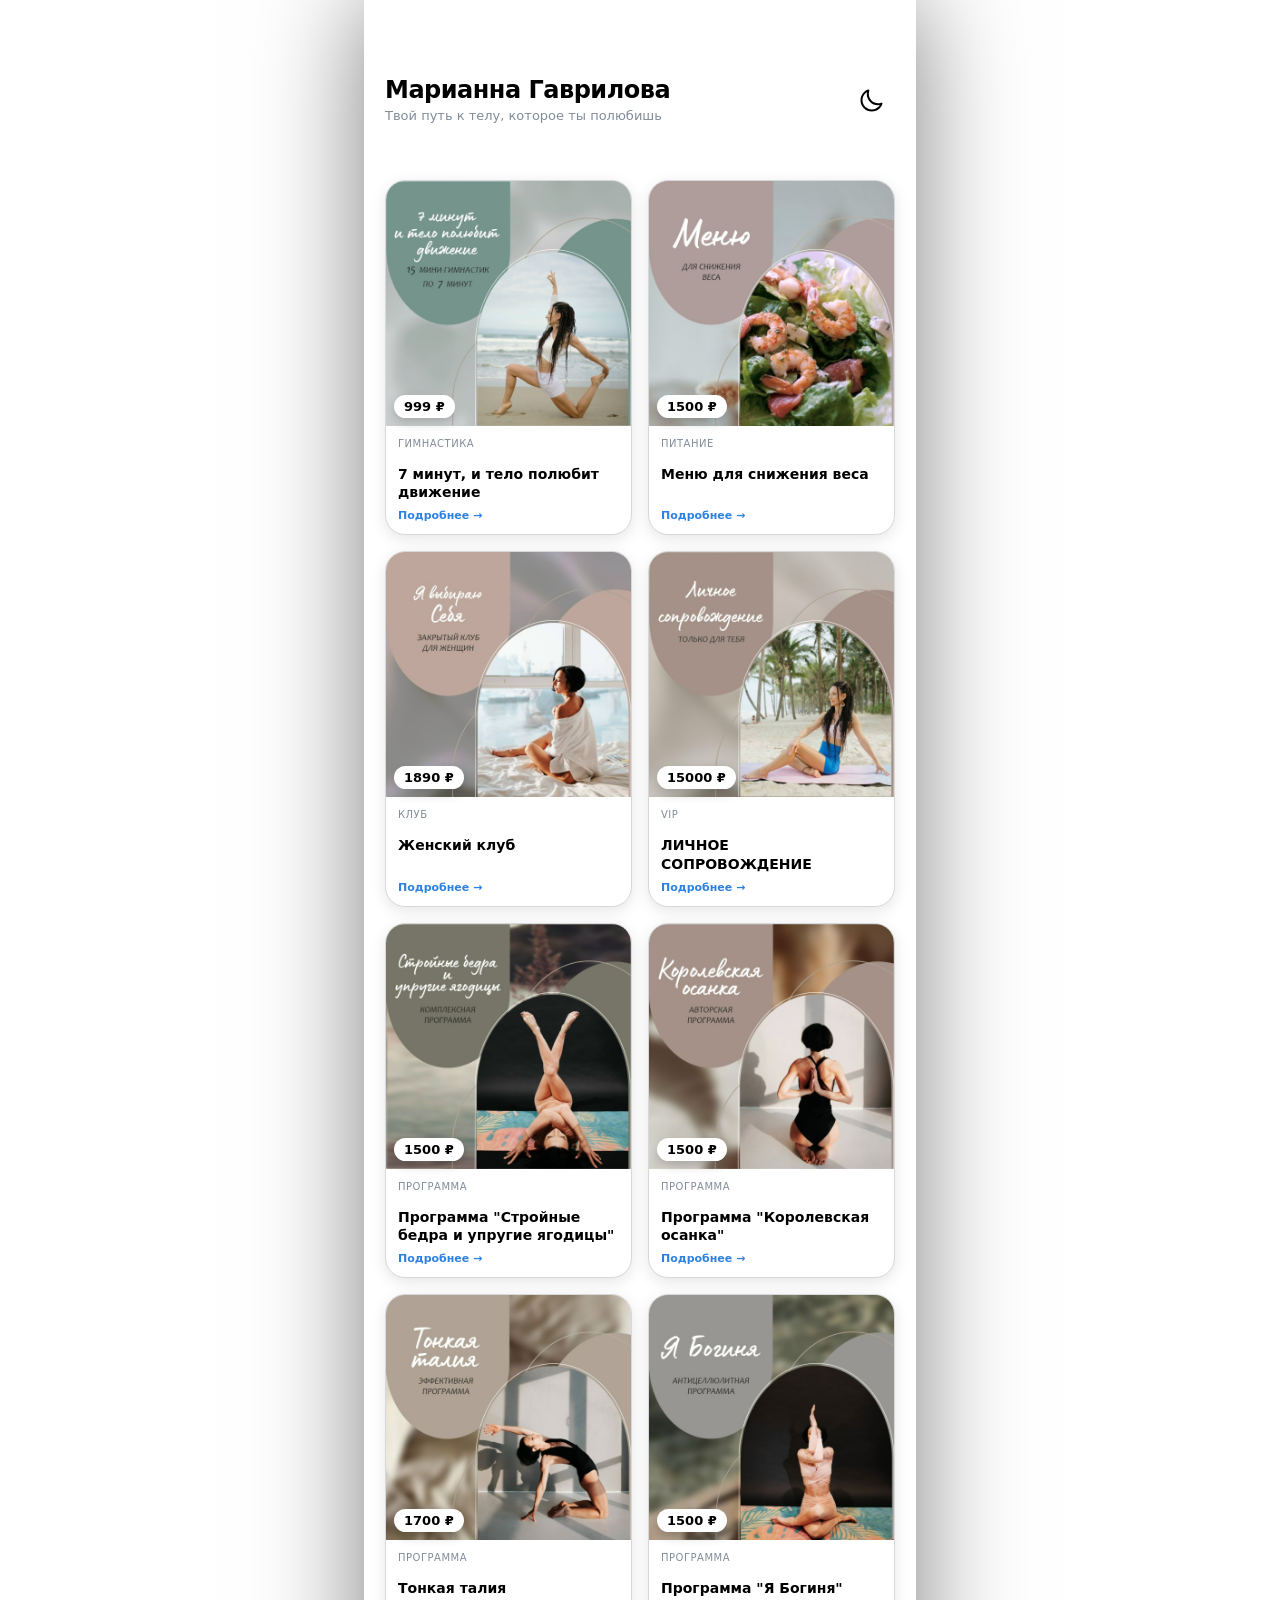
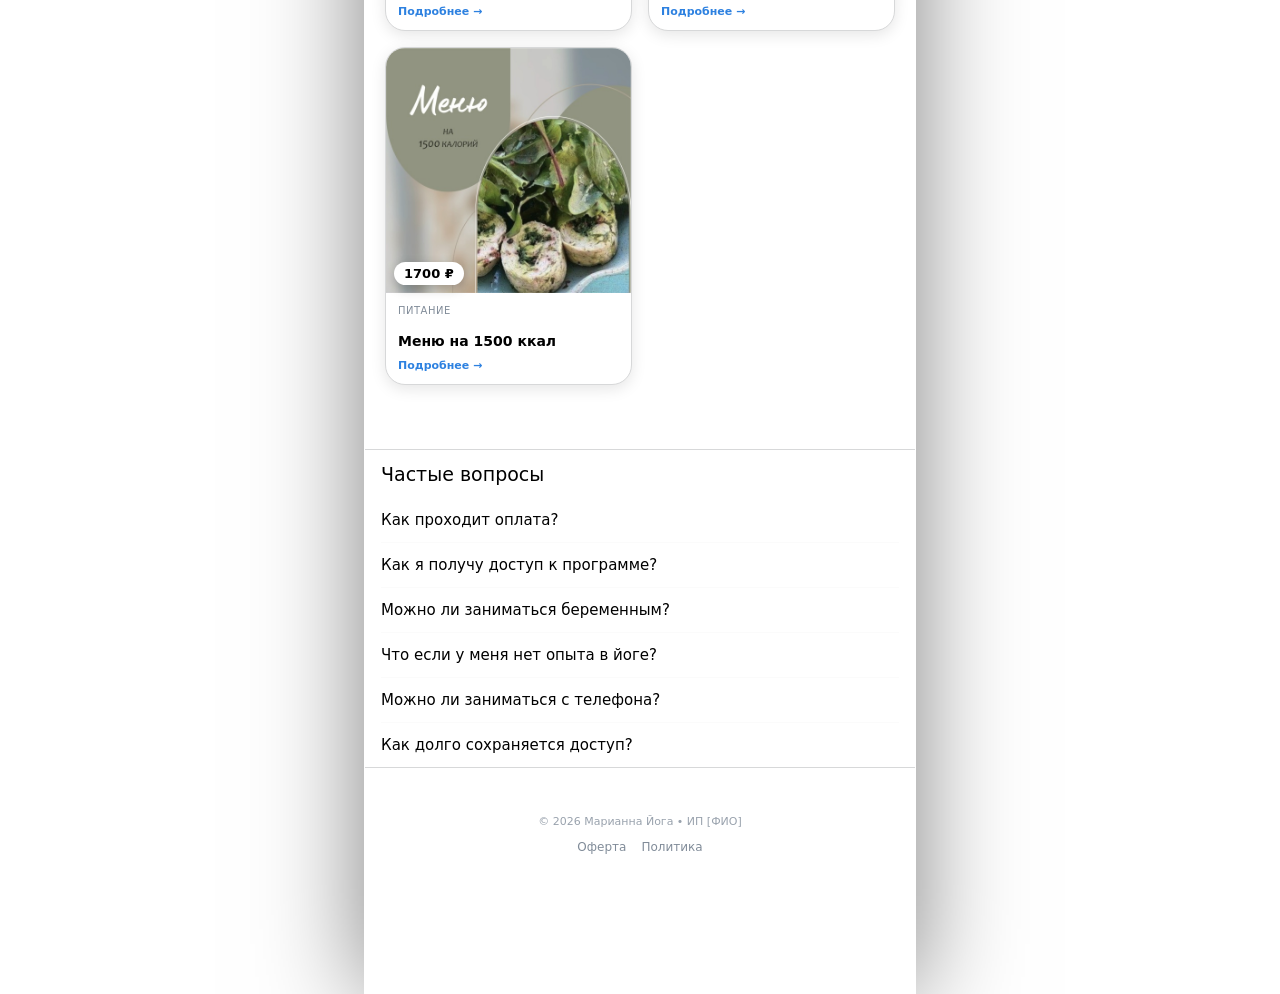
==== commit 80fc0af0: "Add files via upload" ====
--- a/index.html
+++ b/index.html
@@ -8,7 +8,7 @@
       content="width=device-width, initial-scale=1, shrink-to-fit=no, user-scalable=no, viewport-fit=cover"
     />
     <title>VK Mini App Boilerplate</title>
-    <script type="module" crossorigin src="./assets/index-BccfSTKp.js"></script>
+    <script type="module" crossorigin src="./assets/index-sT1gKNNF.js"></script>
     <link rel="stylesheet" crossorigin href="./assets/index-B8wx-imp.css">
     <script type="module">import.meta.url;import("_").catch(()=>1);(async function*(){})().next();if(location.protocol!="file:"){window.__vite_is_modern_browser=true}</script>
     <script type="module">!function(){if(window.__vite_is_modern_browser)return;console.warn("vite: loading legacy chunks, syntax error above and the same error below should be ignored");var e=document.getElementById("vite-legacy-polyfill"),n=document.createElement("script");n.src=e.src,n.onload=function(){System.import(document.getElementById('vite-legacy-entry').getAttribute('data-src'))},document.body.appendChild(n)}();</script>
@@ -17,6 +17,6 @@
     <div id="root"></div>
     <script nomodule>!function(){var e=document,t=e.createElement("script");if(!("noModule"in t)&&"onbeforeload"in t){var n=!1;e.addEventListener("beforeload",(function(e){if(e.target===t)n=!0;else if(!e.target.hasAttribute("nomodule")||!n)return;e.preventDefault()}),!0),t.type="module",t.src=".",e.head.appendChild(t),t.remove()}}();</script>
     <script nomodule crossorigin id="vite-legacy-polyfill" src="./assets/polyfills-legacy-D4zfMdJs.js"></script>
-    <script nomodule crossorigin id="vite-legacy-entry" data-src="./assets/index-legacy-CCQxRR0p.js">System.import(document.getElementById('vite-legacy-entry').getAttribute('data-src'))</script>
+    <script nomodule crossorigin id="vite-legacy-entry" data-src="./assets/index-legacy-v8bbgwHY.js">System.import(document.getElementById('vite-legacy-entry').getAttribute('data-src'))</script>
   </body>
 </html>
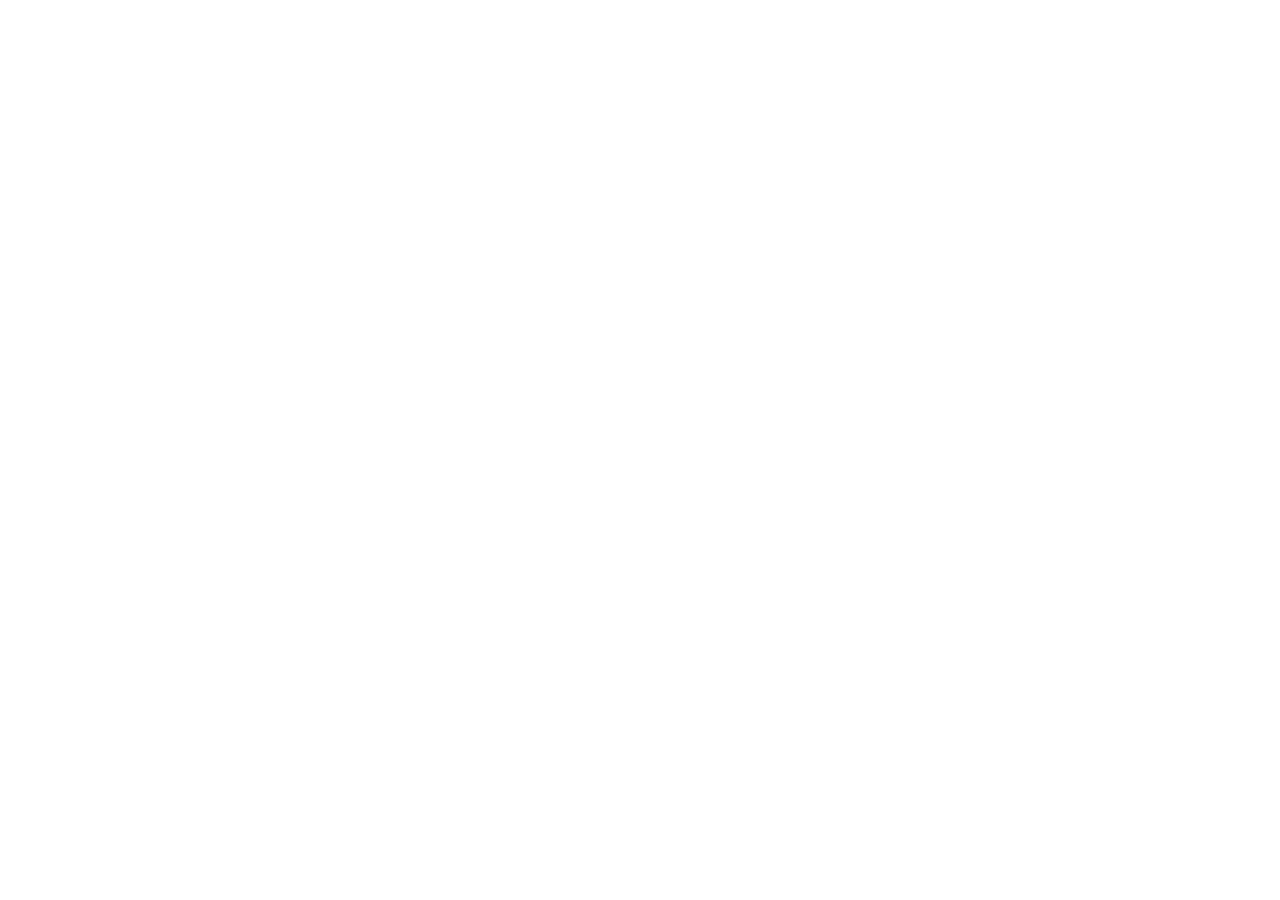
==== commit d26306f2: "Add files via upload" ====
--- a/index.html
+++ b/index.html
@@ -8,7 +8,7 @@
       content="width=device-width, initial-scale=1, shrink-to-fit=no, user-scalable=no, viewport-fit=cover"
     />
     <title>VK Mini App Boilerplate</title>
-    <script type="module" crossorigin src="./assets/index-sT1gKNNF.js"></script>
+    <script type="module" crossorigin src="./assets/index-cHz_AmGB.js"></script>
     <link rel="stylesheet" crossorigin href="./assets/index-B8wx-imp.css">
     <script type="module">import.meta.url;import("_").catch(()=>1);(async function*(){})().next();if(location.protocol!="file:"){window.__vite_is_modern_browser=true}</script>
     <script type="module">!function(){if(window.__vite_is_modern_browser)return;console.warn("vite: loading legacy chunks, syntax error above and the same error below should be ignored");var e=document.getElementById("vite-legacy-polyfill"),n=document.createElement("script");n.src=e.src,n.onload=function(){System.import(document.getElementById('vite-legacy-entry').getAttribute('data-src'))},document.body.appendChild(n)}();</script>
@@ -17,6 +17,6 @@
     <div id="root"></div>
     <script nomodule>!function(){var e=document,t=e.createElement("script");if(!("noModule"in t)&&"onbeforeload"in t){var n=!1;e.addEventListener("beforeload",(function(e){if(e.target===t)n=!0;else if(!e.target.hasAttribute("nomodule")||!n)return;e.preventDefault()}),!0),t.type="module",t.src=".",e.head.appendChild(t),t.remove()}}();</script>
     <script nomodule crossorigin id="vite-legacy-polyfill" src="./assets/polyfills-legacy-D4zfMdJs.js"></script>
-    <script nomodule crossorigin id="vite-legacy-entry" data-src="./assets/index-legacy-v8bbgwHY.js">System.import(document.getElementById('vite-legacy-entry').getAttribute('data-src'))</script>
+    <script nomodule crossorigin id="vite-legacy-entry" data-src="./assets/index-legacy-Be7w9BP-.js">System.import(document.getElementById('vite-legacy-entry').getAttribute('data-src'))</script>
   </body>
 </html>
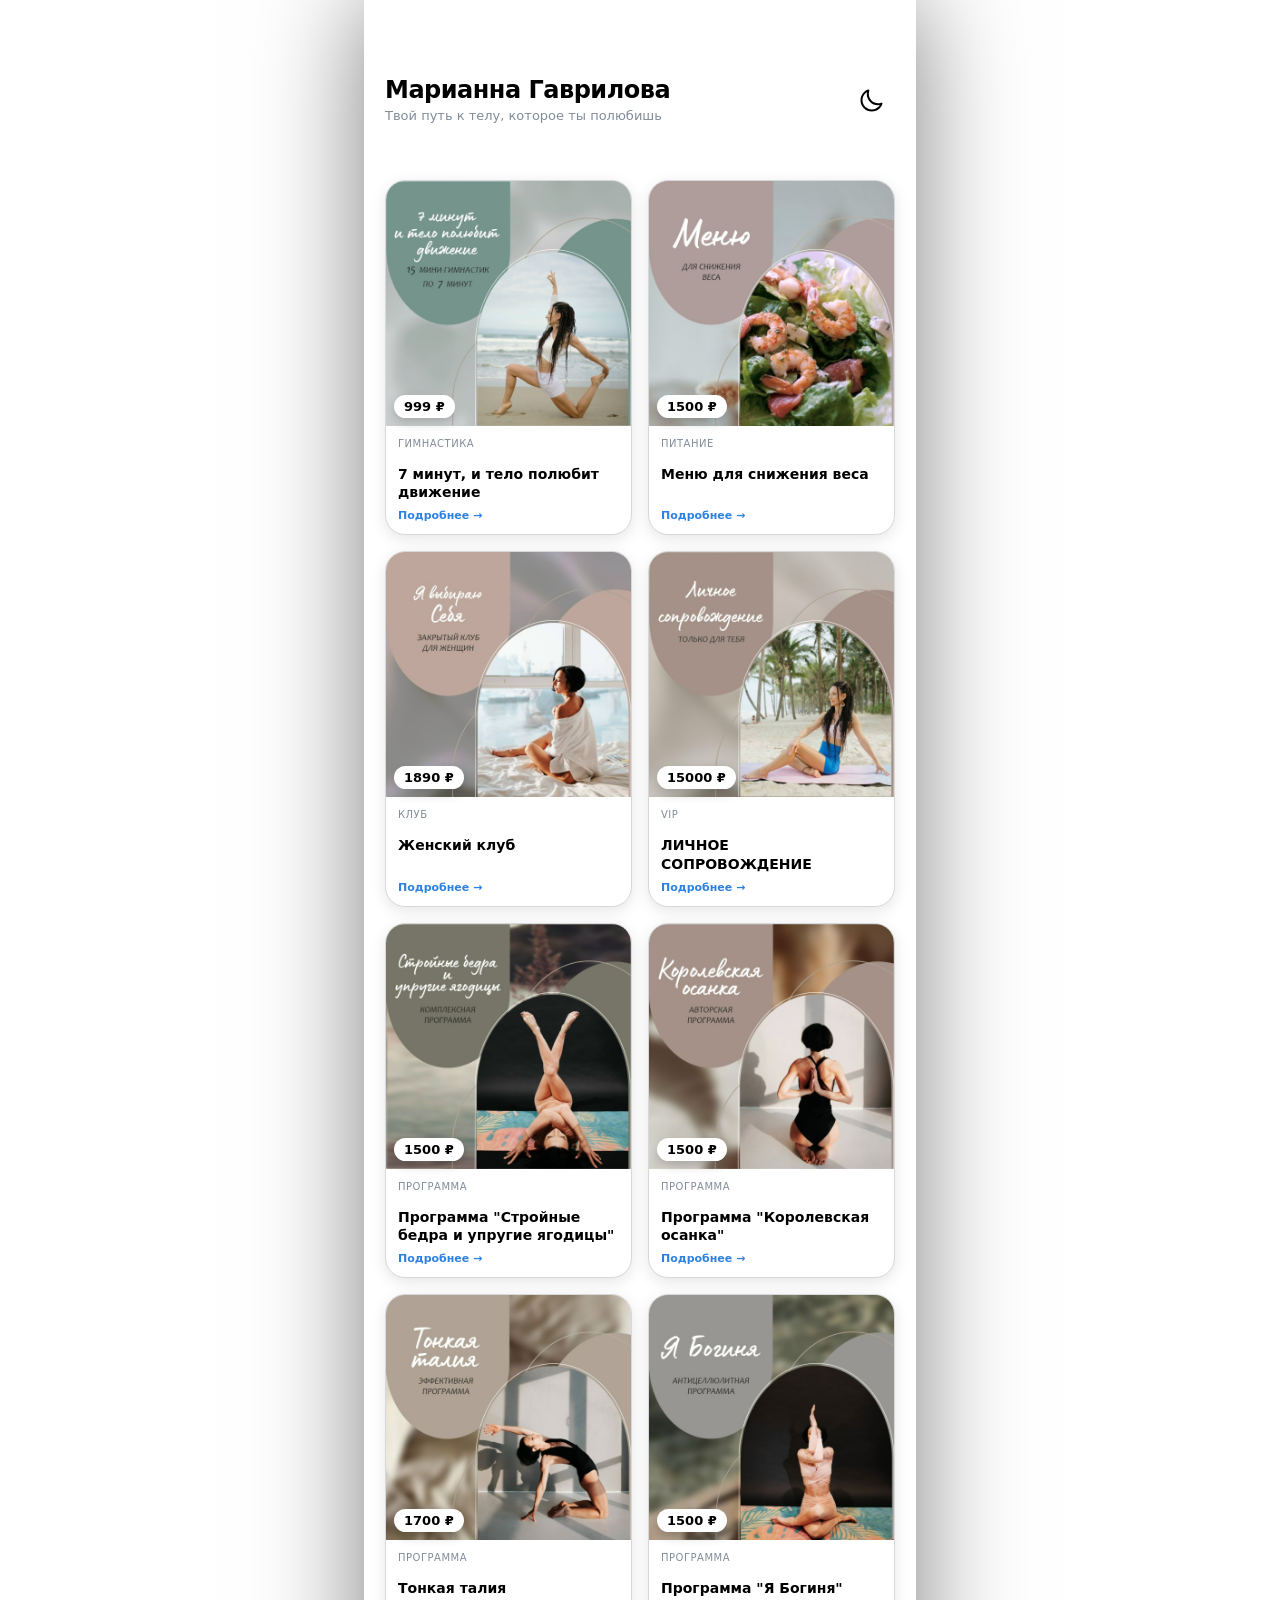
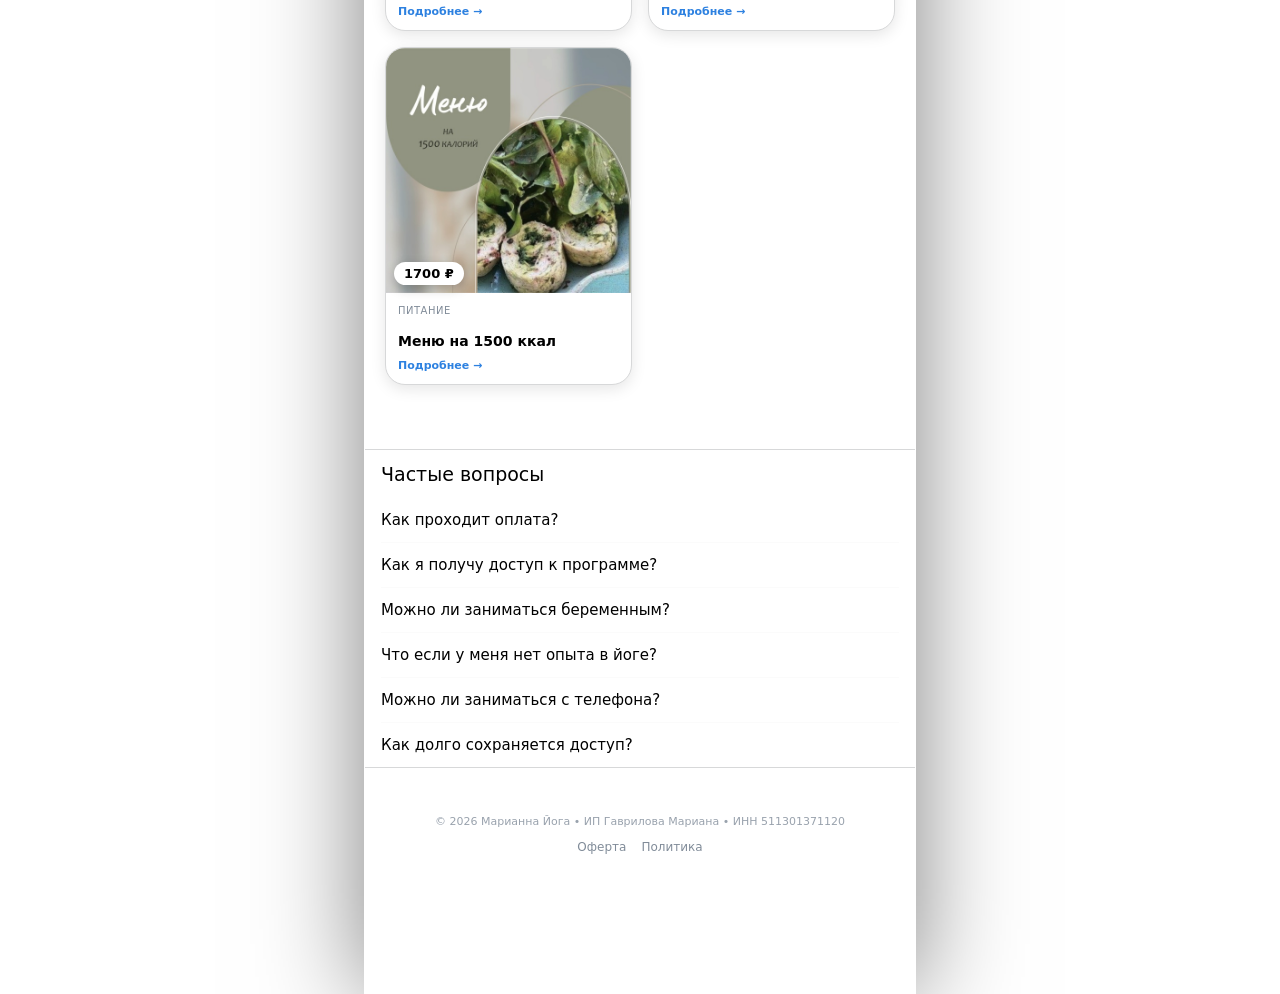
==== commit 0422e7dd: "Add files via upload" ====
--- a/index.html
+++ b/index.html
@@ -1,22 +1,16 @@
-<!DOCTYPE html>
-<html lang="en">
+<!doctype html>
+<html lang="ru">
   <head>
     <meta charset="UTF-8" />
-    <link rel="icon" type="image/svg+xml" href="./logo.svg" />
-    <meta
-      name="viewport"
-      content="width=device-width, initial-scale=1, shrink-to-fit=no, user-scalable=no, viewport-fit=cover"
-    />
-    <title>VK Mini App Boilerplate</title>
-    <script type="module" crossorigin src="./assets/index-cHz_AmGB.js"></script>
-    <link rel="stylesheet" crossorigin href="./assets/index-B8wx-imp.css">
-    <script type="module">import.meta.url;import("_").catch(()=>1);(async function*(){})().next();if(location.protocol!="file:"){window.__vite_is_modern_browser=true}</script>
-    <script type="module">!function(){if(window.__vite_is_modern_browser)return;console.warn("vite: loading legacy chunks, syntax error above and the same error below should be ignored");var e=document.getElementById("vite-legacy-polyfill"),n=document.createElement("script");n.src=e.src,n.onload=function(){System.import(document.getElementById('vite-legacy-entry').getAttribute('data-src'))},document.body.appendChild(n)}();</script>
+    <meta name="viewport" content="width=device-width, initial-scale=1.0" />
+    <meta http-equiv="refresh" content="0; url=./mini-app/" />
+    <title>Марианна Йога</title>
+    <script>
+      window.location.replace('./mini-app/' + window.location.search + window.location.hash);
+    </script>
   </head>
   <body>
-    <div id="root"></div>
-    <script nomodule>!function(){var e=document,t=e.createElement("script");if(!("noModule"in t)&&"onbeforeload"in t){var n=!1;e.addEventListener("beforeload",(function(e){if(e.target===t)n=!0;else if(!e.target.hasAttribute("nomodule")||!n)return;e.preventDefault()}),!0),t.type="module",t.src=".",e.head.appendChild(t),t.remove()}}();</script>
-    <script nomodule crossorigin id="vite-legacy-polyfill" src="./assets/polyfills-legacy-D4zfMdJs.js"></script>
-    <script nomodule crossorigin id="vite-legacy-entry" data-src="./assets/index-legacy-Be7w9BP-.js">System.import(document.getElementById('vite-legacy-entry').getAttribute('data-src'))</script>
+    <a href="./mini-app/">Открыть мини-приложение</a>
   </body>
 </html>
+
